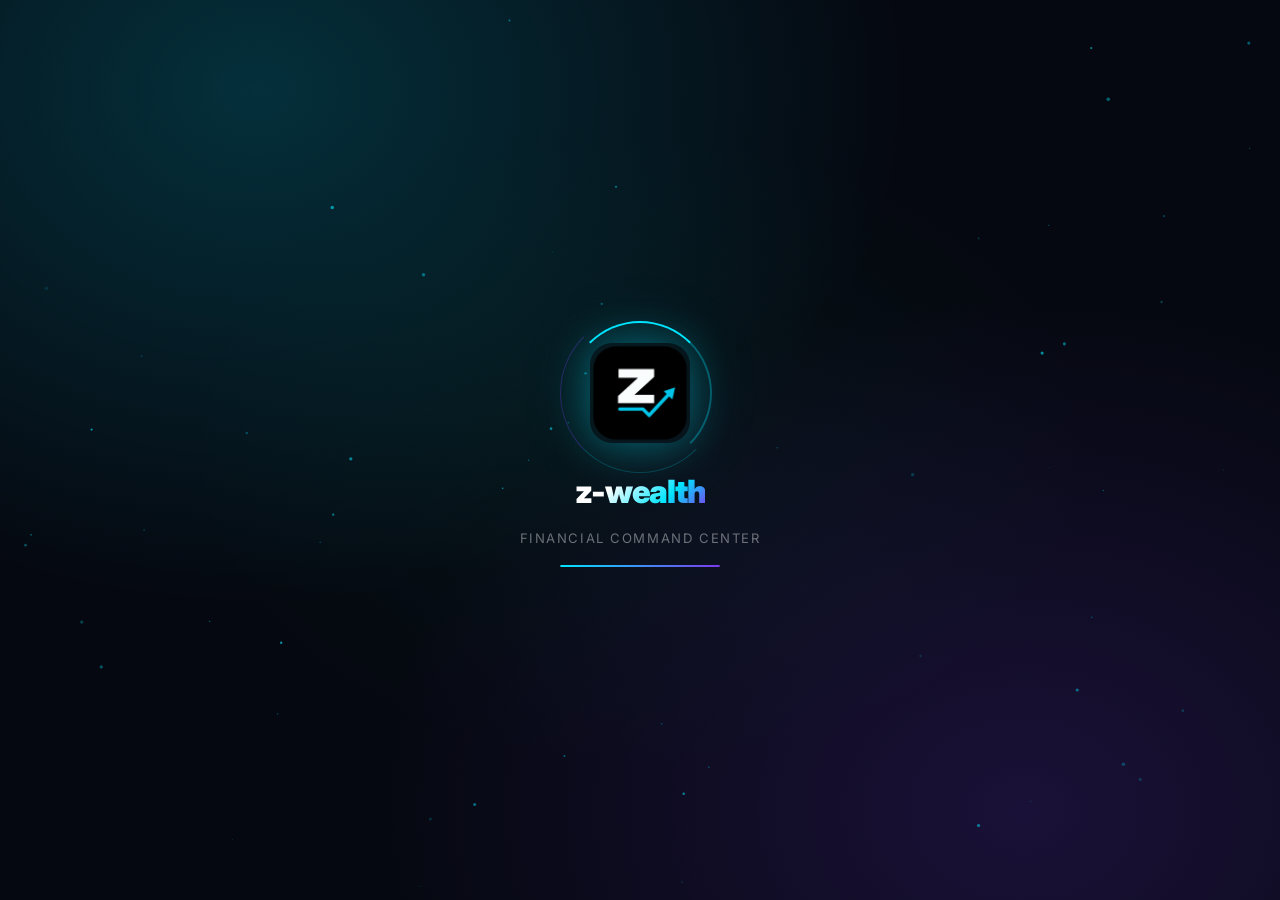
==== index.html @ 862581da "Add files via upload" ====
<!DOCTYPE html>
<html lang="id">
<head>
<meta charset="UTF-8">
  <!-- v1772377485 -->
<meta name="viewport" content="width=device-width, initial-scale=1.0, viewport-fit=cover">
<title>z-wealth · Bitcoin DCA Tracker</title>

<!-- PWA Meta Tags -->
<meta name="theme-color" content="#00e5ff">
<meta name="mobile-web-app-capable" content="yes">
<meta name="apple-mobile-web-app-capable" content="yes">
<meta name="apple-mobile-web-app-status-bar-style" content="black-translucent">
<meta name="apple-mobile-web-app-title" content="z-wealth">
<meta name="application-name" content="z-wealth">
<meta name="msapplication-TileColor" content="#050810">
<meta name="msapplication-tap-highlight" content="no">

<!-- SEO & Open Graph -->
<meta name="description" content="Catat dan pantau investasi Bitcoin DCA kamu secara real-time">
<meta property="og:title" content="z-wealth · Bitcoin DCA Tracker">
<meta property="og:description" content="Catat dan pantau investasi Bitcoin DCA kamu secara real-time">
<meta property="og:type" content="website">

<!-- PWA Manifest -->
<link rel="manifest" href="manifest.json">

<!-- Firebase: lazy-loaded in app.js after login -->

<!-- Icons -->
<link rel="icon" type="image/png" sizes="192x192" href="icon-192.png">
<link rel="icon" type="image/png" sizes="512x512" href="icon-512.png">
<link rel="apple-touch-icon" href="icon-192.png">
<link rel="apple-touch-icon" sizes="192x192" href="icon-192.png">
<link rel="apple-touch-icon" sizes="512x512" href="icon-512.png">
<link href="https://fonts.googleapis.com/css2?family=Space+Mono:wght@400;700&family=Inter:wght@400;500;600;700;800;900&display=swap" rel="stylesheet">
<script src="https://cdn.jsdelivr.net/npm/@supabase/supabase-js@2/dist/umd/supabase.min.js"></script>
<!-- LiveKit WebRTC SDK -->
<script src="https://cdn.jsdelivr.net/npm/livekit-client/dist/livekit-client.umd.min.js"></script>

<!-- ══════════ VISUAL ENHANCEMENT LAYER ══════════ -->


<!-- Preconnect for faster font loading -->
<link rel="preconnect" href="https://fonts.googleapis.com">
<link rel="preconnect" href="https://fonts.gstatic.com" crossorigin>
<link rel="preconnect" href="https://www.gstatic.com" crossorigin>

<!-- Main stylesheet -->
<link rel="stylesheet" href="style.css">

<!-- Low-end device detection (run ASAP) -->
<script>
(function(){
  var isLowEnd = (navigator.hardwareConcurrency||4) <= 4 || (navigator.deviceMemory||4) <= 2;
  if(isLowEnd) document.documentElement.classList.add('low-end');
  // Low-end: disable heavy animations via CSS class
})();
</script>
</head>
<body>

<div class="grid-bg"></div>

<!-- ══════════ ONBOARDING SCREEN ══════════ -->
<div id="ob-screen">
  <canvas id="ob-canvas"></canvas>

  <!-- ══ STEP 0: SPLASH ══ -->
  <div id="ob-splash">
    <div class="ob-logo-wrap">
      <div class="ob-logo-ring"></div>
      <div class="ob-logo-ring2"></div>
      <img class="ob-logo-img" src="icon-512.png" alt="z-wealth" onerror="this.style.display='none'">
    </div>
    <div class="ob-splash-title">z-wealth</div>
    <div class="ob-splash-sub">Financial Command Center</div>
    <div class="ob-splash-bar"><div class="ob-splash-bar-fill"></div></div>
  </div>

  <!-- ══ STEP 1: FEATURE SLIDES ══ -->
  <div id="ob-features">
    <div class="ob-slides-wrap" id="ob-slides-wrap">
      <div class="ob-slides" id="ob-slides">

        <!-- Slide 1: DCA Tracker -->
        <div class="ob-slide">
          <div class="ob-illus" id="ob-illus-0">
            <div class="ob-bar-line"></div>
            <div class="ob-chart-avg"></div>
            <div class="ob-chart-bars" id="ob-bars">
              <div class="ob-bar" style="height:45%;background:linear-gradient(180deg,#00e5ff,rgba(0,229,255,.2))"></div>
              <div class="ob-bar" style="height:60%;background:linear-gradient(180deg,#00e5ff,rgba(0,229,255,.2))"></div>
              <div class="ob-bar" style="height:38%;background:linear-gradient(180deg,#00e5ff,rgba(0,229,255,.2))"></div>
              <div class="ob-bar" style="height:75%;background:linear-gradient(180deg,#10b981,rgba(16,185,129,.2))"></div>
              <div class="ob-bar" style="height:55%;background:linear-gradient(180deg,#10b981,rgba(16,185,129,.2))"></div>
              <div class="ob-bar" style="height:90%;background:linear-gradient(180deg,#10b981,rgba(16,185,129,.2))"></div>
              <div class="ob-bar" style="height:82%;background:linear-gradient(180deg,#f59e0b,rgba(245,158,11,.2))"></div>
            </div>
            <!-- BTC price label -->
            <div style="position:absolute;top:8px;right:0;font-family:'Space Mono',monospace;font-size:.62rem;color:#f59e0b;opacity:.8">BTC $97,842</div>
            <div style="position:absolute;top:8px;left:0;font-size:.55rem;color:rgba(255,255,255,.3);text-transform:uppercase;letter-spacing:.08em">DCA Tracker</div>
          </div>
          <div class="ob-slide-label">Fitur Utama</div>
          <div class="ob-slide-title">DCA Bitcoin<br><span>Otomatis Tercatat</span></div>
          <div class="ob-slide-desc">Catat setiap pembelian BTC-mu, pantau rata-rata beli, unrealized profit/loss, dan performa DCA secara real-time.</div>
        </div>

        <!-- Slide 2: Portfolio -->
        <div class="ob-slide">
          <div class="ob-illus" id="ob-illus-1">
            <div class="ob-donut-wrap">
              <svg class="ob-donut-svg" viewBox="0 0 140 140" id="ob-donut-svg">
                <circle cx="70" cy="70" r="52" fill="none" stroke="#0a0e18" stroke-width="22"/>
                <circle cx="70" cy="70" r="52" fill="none" stroke="#f59e0b" stroke-width="22"
                  stroke-dasharray="197 329" stroke-dashoffset="0" transform="rotate(-90 70 70)"/>
                <circle cx="70" cy="70" r="52" fill="none" stroke="#00e5ff" stroke-width="22"
                  stroke-dasharray="98 329" stroke-dashoffset="-197" transform="rotate(-90 70 70)"/>
                <circle cx="70" cy="70" r="52" fill="none" stroke="#7c3aed" stroke-width="22"
                  stroke-dasharray="34 329" stroke-dashoffset="-295" transform="rotate(-90 70 70)"/>
              </svg>
              <div class="ob-donut-center">
                <div class="ob-donut-val">Rp 62.8M</div>
                <div class="ob-donut-lbl">Total</div>
              </div>
              <div class="ob-asset-pills">
                <div class="ob-pill"><div class="ob-pill-dot" style="background:#f59e0b"></div>BTC 60%</div>
                <div class="ob-pill"><div class="ob-pill-dot" style="background:#00e5ff"></div>ETH 30%</div>
                <div class="ob-pill"><div class="ob-pill-dot" style="background:#7c3aed"></div>SOL 10%</div>
              </div>
            </div>
          </div>
          <div class="ob-slide-label">Portofolio</div>
          <div class="ob-slide-title">Semua Aset<br><span>Dalam Satu Layar</span></div>
          <div class="ob-slide-desc">Bitcoin, EVM wallet, altcoin — semua terpantau. Connect wallet baca-saja, tanpa risiko, tanpa approval.</div>
        </div>

        <!-- Slide 3: Community Chat -->
        <div class="ob-slide">
          <div class="ob-illus" id="ob-illus-2">
            <div class="ob-chat-wrap" id="ob-chat-wrap">
              <div class="ob-chat-bubble left" id="obchat0">
                BTC tembus 100k gak bulan ini? <svg width="12" height="12" viewBox="0 0 24 24" fill="none" stroke="currentColor" stroke-width="2" stroke-linecap="round" style="display:inline-block;vertical-align:middle;opacity:.7"><path d="M4.5 16.5c-1.5 1.5-1.5 3.5 0 5s3.5 1.5 5 0l6-6-5-5-6 6z"/><path d="M12 15 9 9M15 12l-6-3"/></svg>
                <div class="ob-chat-meta">anon-k2x · 09.18</div>
              </div>
              <div class="ob-chat-bubble right" id="obchat1">
                Dominasi masih 58%, bullish!
                <div class="ob-chat-meta">kamu · 09.20</div>
              </div>
              <div class="ob-chat-bubble left" id="obchat2">
                Selamat berbuka puasa ges <svg width="12" height="12" viewBox="0 0 24 24" fill="none" stroke="currentColor" stroke-width="2" stroke-linecap="round" style="display:inline-block;vertical-align:middle;opacity:.7"><path d="M21 12.79A9 9 0 1 1 11.21 3 7 7 0 0 0 21 12.79z"/></svg>
                <div class="ob-chat-meta">anon-b5h · 18.20</div>
              </div>
            </div>
          </div>
          <div class="ob-slide-label">Komunitas</div>
          <div class="ob-slide-title">Chat Anonym<br><span>Aman & Privat</span></div>
          <div class="ob-slide-desc">Diskusi crypto, DM sesama investor, buat grup privat — identitasmu terlindungi dengan kode anonym unik.</div>
        </div>

        <!-- Slide 4: AI Assistant -->
        <div class="ob-slide">
          <div class="ob-illus" id="ob-illus-3">
            <div class="ob-ai-wrap">
              <div class="ob-ai-prompt" id="ob-ai-prompt"><svg width="13" height="13" viewBox="0 0 24 24" fill="none" stroke="#8b5cf6" stroke-width="2" stroke-linecap="round" style="display:inline-block;vertical-align:middle;margin-right:5px"><path d="M21 15a2 2 0 0 1-2 2H7l-4 4V5a2 2 0 0 1 2-2h14a2 2 0 0 1 2 2z"/></svg>"Analisa portofolio BTC-ku dan sarankan strategi DCA terbaik"</div>
              <div class="ob-ai-response" id="ob-ai-response">
                <span id="ob-ai-text">Berdasarkan data DCA kamu, rata-rata beli di $71,400. Dengan harga sekarang $97,842 kamu sudah...</span>
                <span id="ob-ai-typing" style="display:none"><div class="ob-typing-dots"><div class="ob-typing-dot"></div><div class="ob-typing-dot"></div><div class="ob-typing-dot"></div></div></span>
              </div>
            </div>
          </div>
          <div class="ob-slide-label">z-AI Assistant</div>
          <div class="ob-slide-title">AI yang Tahu<br><span>Data Kamu</span></div>
          <div class="ob-slide-desc">Tanya apapun soal portofolio, DCA, simulasi, atau kondisi pasar. AI kami memahami konteks keuanganmu.</div>
        </div>

        <!-- Slide 5: Security / Multi-device -->
        <div class="ob-slide">
          <div class="ob-illus" id="ob-illus-4">
            <div class="ob-security-wrap">
              <div class="ob-lock-icon">
                <svg width="32" height="32" viewBox="0 0 24 24" fill="none" stroke="#00e5ff" stroke-width="2" stroke-linecap="round" stroke-linejoin="round"><rect x="3" y="11" width="18" height="11" rx="2"/><path d="M7 11V7a5 5 0 0 1 10 0v4"/></svg>
              </div>
              <div class="ob-word-pills" id="ob-word-pills">
                <div class="ob-word-pill" style="animation-delay:.1s">kata #1</div>
                <div class="ob-word-pill" style="animation-delay:.3s">kata #2</div>
                <div class="ob-word-pill" style="animation-delay:.5s">kata #3</div>
              </div>
              <div class="ob-device-row">
                <div class="ob-device"><div class="ob-device-bar"></div></div>
                <div class="ob-sync-arrow">⇆</div>
                <div class="ob-device" style="width:52px;height:38px;border-radius:5px">
                  <div class="ob-device-bar"></div>
                </div>
              </div>
            </div>
          </div>
          <div class="ob-slide-label">Keamanan & Privasi</div>
          <div class="ob-slide-title">3 Kata = Akses<br><span>Di Mana Saja</span></div>
          <div class="ob-slide-desc">Seed phrase 3 kata adalah kuncimu. Login dari HP, tablet, atau laptop manapun. Tanpa email, tanpa password.</div>
        </div>

      </div><!-- /ob-slides -->
    </div><!-- /ob-slides-wrap -->

    <div class="ob-dots" id="ob-dots">
      <div class="ob-dot active" onclick="obGoToSlide(0)"></div>
      <div class="ob-dot" onclick="obGoToSlide(1)"></div>
      <div class="ob-dot" onclick="obGoToSlide(2)"></div>
      <div class="ob-dot" onclick="obGoToSlide(3)"></div>
      <div class="ob-dot" onclick="obGoToSlide(4)"></div>
    </div>
    <div class="ob-nav">
      <button class="ob-btn-skip" onclick="obSkipToSeed()">Lewati</button>
      <button class="ob-btn-next" id="ob-btn-next" onclick="obNextSlide()">
        Selanjutnya
        <svg width="16" height="16" viewBox="0 0 24 24" fill="none" stroke="currentColor" stroke-width="2.5" stroke-linecap="round"><polyline points="9 18 15 12 9 6"/></svg>
      </button>
    </div>
    <div class="ob-swipe-hint">⟵ geser untuk navigasi ⟶</div>
  </div><!-- /ob-features -->

  <!-- ══ STEP 2: GENERATE SEED ══ -->
  <div id="ob-seed-step">
    <div style="margin-top:auto"></div>
    <div class="ob-step-badge">
      <svg width="12" height="12" viewBox="0 0 24 24" fill="none" stroke="currentColor" stroke-width="2.5" stroke-linecap="round"><path d="M12 22V12"/><path d="M5 3a7 7 0 0 0 7 7 7 7 0 0 0 7-7"/></svg>
      Buat Akun Baru
    </div>
    <div class="ob-step-title">Seed Phrase<br>Unik Kamu</div>
    <div class="ob-step-desc">3 kata ini adalah kunci akunmu. Catat sekarang — tidak bisa dipulihkan jika hilang.</div>

    <div class="ob-seed-cards" id="ob-seed-cards">
      <div class="ob-seed-card" id="ob-sc0">
        <div class="ob-seed-num">KATA 1</div>
        <div class="ob-seed-word" id="ob-sw0">···</div>
      </div>
      <div class="ob-seed-card" id="ob-sc1">
        <div class="ob-seed-num">KATA 2</div>
        <div class="ob-seed-word" id="ob-sw1">···</div>
      </div>
      <div class="ob-seed-card" id="ob-sc2">
        <div class="ob-seed-num">KATA 3</div>
        <div class="ob-seed-word" id="ob-sw2">···</div>
      </div>
    </div>

    <button class="ob-regen-btn" onclick="obRegenSeed()">
      <svg width="13" height="13" viewBox="0 0 24 24" fill="none" stroke="currentColor" stroke-width="2.2" stroke-linecap="round"><polyline points="23 4 23 10 17 10"/><path d="M20.49 15a9 9 0 1 1-2.12-9.36L23 10"/></svg>
      Generate ulang
    </button>

    <div class="ob-warn-box">
      <svg width="15" height="15" viewBox="0 0 24 24" fill="none" stroke="#f59e0b" stroke-width="2" stroke-linecap="round"><path d="M10.29 3.86L1.82 18a2 2 0 0 0 1.71 3h16.94a2 2 0 0 0 1.71-3L13.71 3.86a2 2 0 0 0-3.42 0z"/><line x1="12" y1="9" x2="12" y2="13"/><line x1="12" y1="17" x2="12.01" y2="17"/></svg>
      <span><strong>Screenshot atau catat ketiga kata ini!</strong> Aplikasi tidak menyimpan seed-mu. Hilang = tidak bisa masuk lagi.</span>
    </div>

    <button class="ob-proceed-btn" id="ob-proceed-btn" onclick="obGoToVerify()">
      Sudah saya catat →
    </button>

    <div style="margin-bottom:1rem">
      <span style="font-size:.72rem;color:rgba(255,255,255,.25)">Sudah punya seed?</span>
      <span style="font-size:.72rem;color:#00e5ff;cursor:pointer;margin-left:.3rem" onclick="obSkipToLogin()">Login di sini</span>
    </div>
  </div><!-- /ob-seed-step -->

  <!-- ══ STEP 3: VERIFY ══ -->
  <div id="ob-verify-step">
    <div style="flex:1;display:flex;flex-direction:column;align-items:center;justify-content:center;padding:2rem 1.5rem;width:100%;gap:1rem">

      <!-- before verify -->
      <div id="ob-verify-q" style="display:flex;flex-direction:column;align-items:center;width:100%;gap:.8rem">
        <div class="ob-step-badge" style="background:rgba(124,58,237,.1);border-color:rgba(124,58,237,.3);color:#a78bfa">
          <svg width="12" height="12" viewBox="0 0 24 24" fill="none" stroke="currentColor" stroke-width="2.5" stroke-linecap="round"><path d="M12 22s8-4 8-10V5l-8-3-8 3v7c0 6 8 10 8 10z"/></svg>
          Verifikasi Seed
        </div>
        <div class="ob-verify-question" id="ob-q-text">Pilih kata ke-? dari seed phrase kamu</div>
        <div class="ob-verify-hint">Pastikan kamu benar-benar sudah mencatatnya</div>
        <div class="ob-choices" id="ob-choices"></div>
        <div style="font-size:.68rem;color:rgba(255,255,255,.2)">Pilih jawaban yang benar untuk melanjutkan</div>
      </div>

      <!-- after success -->
      <div id="ob-verify-ok" style="display:none">
        <div class="ob-success-wrap">
          <div class="ob-check-circle">
            <svg width="34" height="34" viewBox="0 0 24 24" fill="none" stroke="#10b981" stroke-width="2.5" stroke-linecap="round"><polyline points="20 6 9 17 4 12"/></svg>
          </div>
          <div class="ob-success-title">Seed Terverifikasi! <svg width="20" height="20" viewBox="0 0 24 24" fill="none" stroke="#10b981" stroke-width="2.5" stroke-linecap="round" style="display:inline-block;vertical-align:middle"><polyline points="20 6 9 17 4 12"/></svg></div>
          <div class="ob-success-sub">Akun kamu sudah siap.<br>Selamat datang di z-wealth!</div>
          <button class="ob-enter-btn" id="ob-enter-btn" onclick="obEnterApp()">
            <svg width="16" height="16" viewBox="0 0 24 24" fill="none" stroke="currentColor" stroke-width="2.5" stroke-linecap="round"><polyline points="5 12 19 12"/><polyline points="13 6 19 12 13 18"/></svg>
            Masuk ke App
          </button>
        </div>
      </div>

    </div>
  </div><!-- /ob-verify-step -->

</div><!-- /ob-screen -->

<!-- ══════════ SETUP SCREEN (isi API Key JSONBin) ══════════ -->
<!-- API key built-in — no setup needed -->
<!-- ══════════ LOGIN SCREEN ══════════ -->
<div id="login-screen">
  <div class="login-box">
    <div class="login-logo"><img src="icon-512.png" alt="z-wealth" style="width:90px;height:90px;border-radius:20px;display:block;margin:0 auto"></div>
    <div class="login-tagline">Financial Command Center · Login dengan 3 kata seed phrase</div>

    <div class="ltabs">
      <div class="ltab active" id="ltab-new" onclick="switchTab('new')"><svg width="15" height="15" viewBox="0 0 24 24" fill="none" stroke="currentColor" stroke-width="2" stroke-linecap="round" stroke-linejoin="round"><path d="M12 22V12"/><path d="M5 3a7 7 0 0 0 7 7 7 7 0 0 0 7-7"/></svg> Akun Baru</div>
      <div class="ltab" id="ltab-existing" onclick="switchTab('existing')"><svg width="15" height="15" viewBox="0 0 24 24" fill="none" stroke="currentColor" stroke-width="2" stroke-linecap="round" stroke-linejoin="round"><path d="M21 2l-2 2m-7.61 7.61a5.5 5.5 0 1 1-7.778 7.778 5.5 5.5 0 0 1 7.777-7.777zm0 0L15.5 7.5m0 0l3 3L22 7l-3-3m-3.5 3.5L19 4"/></svg> Sudah Punya Seed</div>
    </div>

    <!-- TAB NEW -->
    <div id="tab-new">
      <p style="font-size:.82rem;color:var(--muted);margin-bottom:1rem;line-height:1.6">Seed phrase <strong style="color:var(--text)">3 kata</strong> ini adalah kunci akun kamu. Data tersimpan di cloud, bisa diakses dari device manapun.</p>

      <div style="font-size:.7rem;color:var(--muted);text-transform:uppercase;letter-spacing:.1em;margin-bottom:.4rem">Seed phrase kamu:</div>
      <div class="seed-row">
        <div class="sw"><div class="sw-num">1</div><span id="sw1">···</span></div>
        <div class="sw"><div class="sw-num">2</div><span id="sw2">···</span></div>
        <div class="sw"><div class="sw-num">3</div><span id="sw3">···</span></div>
      </div>

      <button type="button" class="lbtn-ghost" onclick="doGenerate()" style="display:inline-flex;align-items:center;gap:.4rem"><svg width="14" height="14" viewBox="0 0 24 24" fill="none" stroke="currentColor" stroke-width="2.2" stroke-linecap="round" stroke-linejoin="round"><polyline points="23 4 23 10 17 10"/><path d="M20.49 15a9 9 0 1 1-2.12-9.36L23 10"/></svg> Generate Ulang</button>

      <div class="seed-warn"><svg style="display:inline-block;vertical-align:middle;margin-right:.35rem;flex-shrink:0" width="15" height="15" viewBox="0 0 24 24" fill="none" stroke="#f59e0b" stroke-width="2" stroke-linecap="round" stroke-linejoin="round"><path d="M10.29 3.86L1.82 18a2 2 0 0 0 1.71 3h16.94a2 2 0 0 0 1.71-3L13.71 3.86a2 2 0 0 0-3.42 0z"/><line x1="12" y1="9" x2="12" y2="13"/><line x1="12" y1="17" x2="12.01" y2="17"/></svg> <strong>SIMPAN SEED PHRASE INI!</strong> Screenshot atau catat ketiga kata ini. Tidak bisa dipulihkan jika hilang.</div>

      <div class="check-row" onclick="doToggleConfirm()">
        <div class="check-box" id="chk">✓</div>
        <span class="check-label">Saya sudah mencatat dan mengerti tidak bisa dipulihkan</span>
      </div>

      <button type="button" class="lbtn" id="btn-create" onclick="doCreate()">Buat Akun &amp; Masuk →</button>
    </div>

    <!-- TAB EXISTING -->
    <div id="tab-existing" style="display:none">
      <p style="font-size:.82rem;color:var(--muted);margin-bottom:1rem;line-height:1.6">Masukkan <strong style="color:var(--text)">3 kata seed phrase</strong> kamu.</p>
      <div style="font-size:.7rem;color:var(--muted);text-transform:uppercase;letter-spacing:.1em;margin-bottom:.4rem">Seed phrase:</div>
      <div class="seed-row">
        <input class="sinput" id="iw1" placeholder="kata 1" autocomplete="off" spellcheck="false">
        <input class="sinput" id="iw2" placeholder="kata 2" autocomplete="off" spellcheck="false">
        <input class="sinput" id="iw3" placeholder="kata 3" autocomplete="off" spellcheck="false">
      </div>
      <div class="lerr" id="lerr">Akun tidak ditemukan</div>

      <button type="button" class="lbtn" onclick="doLogin()">Masuk →</button>
      <div style="text-align:center;margin-top:1rem;font-size:.76rem;color:var(--muted)">
        Belum punya? <span style="color:var(--accent);cursor:pointer" onclick="switchTab('new')">Buat akun baru</span>
      </div>
    </div>

    <!-- LOADING STATE -->
    <div class="lloading" id="lloading">
      <div style="width:16px;height:16px;border:2px solid var(--border);border-top-color:var(--accent);border-radius:50%;animation:spin .8s linear infinite"></div>
      <span id="lmsg">Memuat...</span>
    </div>
  </div>
</div>

<!-- ══════════ MAIN APP ══════════ -->
<div id="app" style="display:none">

<!-- TOP STRIP (mobile: account + btc + logout) -->
<div class="nav-topstrip" id="nav-topstrip">
  <div class="nav-topstrip-left">
    <div class="live-dot" style="width:6px;height:6px;background:var(--accent3);border-radius:50%;animation:pulse 2s infinite;flex-shrink:0"></div>
    <span id="nav-btc-mob" style="font-family:'Space Mono',monospace;font-size:.68rem;color:var(--accent4)">—</span>
    <span id="nav-chg-mob" style="font-size:.62rem;color:var(--muted)"></span>
  </div>
  <button id="lang-toggle-btn" onclick="toggleLang()" title="Switch Language" style="
  background:rgba(255,255,255,.06);
  border:1px solid rgba(255,255,255,.12);
  border-radius:7px;
  padding:.28rem .55rem;
  cursor:pointer;
  display:flex;align-items:center;gap:.32rem;
  font-size:.65rem;font-family:'Inter',sans-serif;font-weight:800;
  color:var(--text);
  flex-shrink:0;
  transition:background .2s,border-color .2s,transform .15s;
  letter-spacing:.03em;
  user-select:none;
">
  <span id="lang-flag" style="font-size:.85rem;line-height:1">🇮🇩</span>
  <span id="lang-label" style="font-size:.62rem;opacity:.8">ID</span>
</button>
  <button class="theme-toggle" onclick="toggleTheme(this)" title="Toggle theme" style="flex-shrink:0">
    <div class="theme-toggle-icons">
      <svg class="icon-sun" width="11" height="11" viewBox="0 0 24 24" fill="none" stroke="currentColor" stroke-width="2.5" stroke-linecap="round"><circle cx="12" cy="12" r="4"/><path d="M12 2v2M12 20v2M4.93 4.93l1.41 1.41M17.66 17.66l1.41 1.41M2 12h2M20 12h2M4.93 19.07l1.41-1.41M17.66 6.34l1.41-1.41"/></svg>
      <svg class="icon-moon" width="10" height="10" viewBox="0 0 24 24" fill="none" stroke="#ffffff" stroke-width="2.5" stroke-linecap="round"><path d="M21 12.79A9 9 0 1 1 11.21 3 7 7 0 0 0 21 12.79z"/></svg>
    </div>
    <div class="theme-toggle-thumb"></div>
  </button>
  <button onclick="exportPDF()" style="background:rgba(0,229,255,.1);border:1px solid rgba(0,229,255,.35);border-radius:6px;padding:.3rem .5rem;cursor:pointer;color:var(--accent);display:flex;align-items:center;gap:.3rem;font-size:.65rem;font-family:'Inter',sans-serif;font-weight:800;flex-shrink:0"><svg width="12" height="12" viewBox="0 0 24 24" fill="none" stroke="currentColor" stroke-width="2.5" stroke-linecap="round" stroke-linejoin="round"><path d="M14 2H6a2 2 0 0 0-2 2v16a2 2 0 0 0 2 2h12a2 2 0 0 0 2-2V8z"/><polyline points="14 2 14 8 20 8"/><line x1="12" y1="18" x2="12" y2="12"/><line x1="9" y1="15" x2="15" y2="15"/></svg>PDF</button>
  <button onclick="showAcct()" style="background:transparent;border:1px solid var(--border);border-radius:6px;padding:.3rem .5rem;cursor:pointer;color:var(--muted);display:flex;align-items:center;gap:.35rem;font-size:.65rem;font-family:'Inter',sans-serif;font-weight:700"><svg width="13" height="13" viewBox="0 0 24 24" fill="none" stroke="currentColor" stroke-width="2" stroke-linecap="round" stroke-linejoin="round"><circle cx="12" cy="8" r="4"/><path d="M4 20c0-4 3.6-7 8-7s8 3 8 7"/></svg data-i18n="btn.account">Akun</button>
</div>

<nav>
  <div class="nav-logo"><span class="zw-z">z</span><span class="zw-hyphen">-</span><span class="zw-wealth">wealth</span></div>
  <div class="nav-tabs">
    <div class="nav-tab active" onclick="showPage('dashboard')" data-i18n="nav.dashboard">Dashboard</div>
    <div class="nav-tab" onclick="showPage('dca')" data-i18n="nav.dca">DCA Tracker</div>
    <div class="nav-tab" onclick="showPage('portfolio')" data-i18n="nav.portfolio">Portofolio</div>
    <div class="nav-tab" onclick="showPage('simulation')" data-i18n="nav.simulation">Simulasi</div>
    <div class="nav-tab" onclick="showPage('cashflow')" data-i18n="nav.cashflow">Arus Kas</div>
    <div class="nav-tab" onclick="showPage('ai-chat');initAIChat()" data-i18n="nav.ai">z-AI Chat</div>
  </div>
  <div class="nav-right-desktop" style="display:flex;align-items:center;gap:.6rem;margin-left:auto">
    <!-- PWA Install Button -->
    <button id="pwa-install-btn" onclick="triggerPWAInstall()" title="Install sebagai App" style="display:none;align-items:center;gap:.35rem;background:linear-gradient(135deg,rgba(0,229,255,.15),rgba(124,58,237,.15));border:1px solid rgba(0,229,255,.35);border-radius:8px;padding:.4rem .7rem;font-size:.7rem;font-family:'Inter',sans-serif;font-weight:700;color:var(--accent);cursor:pointer;white-space:nowrap;transition:background .2s,border-color .2s">
      <svg width="12" height="12" viewBox="0 0 24 24" fill="none" stroke="currentColor" stroke-width="2.2" stroke-linecap="round" stroke-linejoin="round"><path d="M21 15v4a2 2 0 0 1-2 2H5a2 2 0 0 1-2-2v-4"/><polyline points="7 10 12 15 17 10"/><line x1="12" y1="15" x2="12" y2="3"/></svg>
      Install App
    </button>
    <div class="acct-badge" onclick="showAcct()" title="Info Akun">
      <svg width="13" height="13" viewBox="0 0 24 24" fill="none" stroke="currentColor" stroke-width="2" stroke-linecap="round" stroke-linejoin="round"><circle cx="12" cy="8" r="4"/><path d="M4 20c0-4 3.6-7 8-7s8 3 8 7"/></svg>
      <span id="nav-acct" style="font-size:.72rem;overflow:hidden;text-overflow:ellipsis">Akun</span>
    </div>
    <div class="btc-badge">
      <div class="live-dot"></div>
      <span>BTC</span>
      <span id="nav-btc">—</span>
      <span id="nav-chg" style="font-size:.68rem;color:var(--muted)"></span>
    </div>
    <button id="lang-toggle-btn-d" onclick="toggleLang()" title="Switch Language" style="
  background:rgba(255,255,255,.06);
  border:1px solid rgba(255,255,255,.12);
  border-radius:7px;
  padding:.3rem .6rem;
  cursor:pointer;
  display:flex;align-items:center;gap:.35rem;
  font-size:.68rem;font-family:'Inter',sans-serif;font-weight:800;
  color:var(--text);
  flex-shrink:0;
  transition:background .2s,border-color .2s;
  letter-spacing:.03em;
  user-select:none;
">
  <span id="lang-flag-d" style="font-size:.88rem;line-height:1">🇮🇩</span>
  <span id="lang-label-d" style="font-size:.65rem;opacity:.8">ID</span>
</button>
    <button class="theme-toggle" onclick="toggleTheme(this)" title="Toggle dark/light mode" aria-label="Toggle theme">
      <div class="theme-toggle-icons">
        <svg class="icon-sun" width="11" height="11" viewBox="0 0 24 24" fill="none" stroke="currentColor" stroke-width="2.5" stroke-linecap="round"><circle cx="12" cy="12" r="4"/><path d="M12 2v2M12 20v2M4.93 4.93l1.41 1.41M17.66 17.66l1.41 1.41M2 12h2M20 12h2M4.93 19.07l1.41-1.41M17.66 6.34l1.41-1.41"/></svg>
        <svg class="icon-moon" width="10" height="10" viewBox="0 0 24 24" fill="none" stroke="#ffffff" stroke-width="2.5" stroke-linecap="round"><path d="M21 12.79A9 9 0 1 1 11.21 3 7 7 0 0 0 21 12.79z"/></svg>
      </div>
      <div class="theme-toggle-thumb"></div>
    </button>
    <button onclick="exportPDF()" class="export-pdf-btn" title="Export Laporan PDF" style="display:flex;align-items:center;gap:.35rem">
      <svg width="13" height="13" viewBox="0 0 24 24" fill="none" stroke="currentColor" stroke-width="2.2" stroke-linecap="round" stroke-linejoin="round"><path d="M14 2H6a2 2 0 0 0-2 2v16a2 2 0 0 0 2 2h12a2 2 0 0 0 2-2V8z"/><polyline points="14 2 14 8 20 8"/><line x1="12" y1="18" x2="12" y2="12"/><line x1="9" y1="15" x2="15" y2="15"/></svg>
      <span class="export-txt">PDF</span>
    </button>
    <button onclick="doLogout()" class="logout-btn" title="Logout" style="display:flex;align-items:center;gap:.35rem"><svg width="14" height="14" viewBox="0 0 24 24" fill="none" stroke="currentColor" stroke-width="2" stroke-linecap="round" stroke-linejoin="round"><path d="M9 21H5a2 2 0 0 1-2-2V5a2 2 0 0 1 2-2h4"/><polyline points="16 17 21 12 16 7"/><line x1="21" y1="12" x2="9" y2="12"/></svg><span class="logout-txt" data-i18n="btn.logout">Logout</span></button>
  </div>
</nav>

<!-- BOTTOM NAV (mobile only) -->
<div class="bottom-nav" id="bottom-nav">
  <div class="bnav-items" style="position:relative"><div id="bnav-indicator"></div>

    <!-- HOME: phantom keluar dissolve+rotate pelan, real masuk draw+scale -->
    <button class="bnav-item active" data-page="dashboard" onclick="showPage('dashboard')">
      <span class="bnav-icon">
        <svg width="22" height="22" viewBox="0 0 24 24" fill="none" stroke="currentColor" stroke-width="1.8" stroke-linecap="round" stroke-linejoin="round" style="overflow:visible">
          <g class="hp-a" style="transform-origin:12px 12px; opacity:1">
            <rect x="3"  y="3"  width="7" height="7" rx="1.5"/>
            <rect x="14" y="3"  width="7" height="7" rx="1.5"/>
            <rect x="14" y="13" width="7" height="7" rx="1.5"/>
            <rect x="3"  y="13" width="7" height="7" rx="1.5"/>
          </g>
          <g class="hp-b" style="transform-origin:12px 12px; opacity:0">
            <rect class="draw-me" x="3"  y="3"  width="7" height="8" rx="1.5" style="stroke-dasharray:30;stroke-dashoffset:30"/>
            <rect class="draw-me" x="14" y="3"  width="7" height="5" rx="1.5" style="stroke-dasharray:24;stroke-dashoffset:24"/>
            <rect class="draw-me" x="14" y="12" width="7" height="9" rx="1.5" style="stroke-dasharray:32;stroke-dashoffset:32"/>
            <rect class="draw-me" x="3"  y="15" width="7" height="6" rx="1.5" style="stroke-dasharray:26;stroke-dashoffset:26"/>
          </g>
        </svg>
      </span>
      <span class="bnav-label" data-i18n="bnav.home">Home</span>
    </button>

    <!-- DCA: phantom coin flip rotateY keluar, real coin di-draw dari outline -->
    <button class="bnav-item" data-page="dca" onclick="showPage('dca')">
      <span class="bnav-icon">
        <svg width="22" height="22" viewBox="0 0 24 24" fill="none" stroke="currentColor" stroke-width="1.8" stroke-linecap="round" stroke-linejoin="round" style="overflow:visible">
          <g class="dp-a" style="transform-origin:12px 12px; opacity:1">
            <circle cx="12" cy="12" r="10"/>
          </g>
          <g class="dp-b" style="transform-origin:12px 12px; opacity:0">
            <path class="draw-me" d="M12 2C6.48 2 2 6.48 2 12s4.48 10 10 10 10-4.48 10-10S17.52 2 12 2z" style="stroke-dasharray:63;stroke-dashoffset:63"/>
            <path class="draw-me" d="M15 8.5c-.83-1-2-1.5-3-1.5-2.21 0-4 1.79-4 4s1.79 4 4 4c1 0 2.17-.5 3-1.5" style="stroke-dasharray:28;stroke-dashoffset:28"/>
            <path class="draw-me" d="M9 12h7" style="stroke-dasharray:7;stroke-dashoffset:7"/>
          </g>
        </svg>
      </span>
      <span class="bnav-label" data-i18n="bnav.dca">DCA</span>
    </button>

    <!-- PORTO: hexagon spin+dissolve keluar, kubus masuk draw garis per garis -->
    <button class="bnav-item" data-page="portfolio" onclick="showPage('portfolio')">
      <span class="bnav-icon">
        <svg width="22" height="22" viewBox="0 0 24 24" fill="none" stroke="currentColor" stroke-width="1.8" stroke-linecap="round" stroke-linejoin="round" style="overflow:visible">
          <g class="pp-a" style="transform-origin:12px 12px; opacity:1">
            <polygon points="12,2 21,7 21,17 12,22 3,17 3,7"/>
          </g>
          <g class="pp-b" style="transform-origin:12px 12px; opacity:0">
            <path class="draw-me" d="M21 16V8a2 2 0 0 0-1-1.73l-7-4a2 2 0 0 0-2 0l-7 4A2 2 0 0 0 3 8v8a2 2 0 0 0 1 1.73l7 4a2 2 0 0 0 2 0l7-4A2 2 0 0 0 21 16z" style="stroke-dasharray:60;stroke-dashoffset:60"/>
            <polyline class="draw-me" points="3.27 6.96 12 12.01 20.73 6.96" style="stroke-dasharray:20;stroke-dashoffset:20"/>
            <line class="draw-me" x1="12" y1="22.08" x2="12" y2="12" style="stroke-dasharray:11;stroke-dashoffset:11"/>
          </g>
        </svg>
      </span>
      <span class="bnav-label" data-i18n="bnav.porto">Porto</span>
    </button>

    <!-- SIMULASI: garis datar dissolve+scale, waveform di-draw dari kiri ke kanan -->
    <button class="bnav-item" data-page="simulation" onclick="showPage('simulation')">
      <span class="bnav-icon">
        <svg width="22" height="22" viewBox="0 0 24 24" fill="none" stroke="currentColor" stroke-width="1.8" stroke-linecap="round" stroke-linejoin="round" style="overflow:visible">
          <polyline class="sim-line-a" points="2 12 22 12" style="transform-origin:12px 12px; opacity:1; stroke-dasharray:20; stroke-dashoffset:0"/>
          <polyline class="sim-line-b" points="22 12 18 12 15 21 9 3 6 12 2 12" style="transform-origin:12px 12px; opacity:0; stroke-dasharray:52; stroke-dashoffset:52"/>
        </svg>
      </span>
      <span class="bnav-label" data-i18n="bnav.sim">Simulasi</span>
    </button>

    <!-- KAS: batang vertikal spin keluar, dollar full di-draw kurva per kurva -->
    <button class="bnav-item" data-page="cashflow" onclick="showPage('cashflow')">
      <span class="bnav-icon">
        <svg width="22" height="22" viewBox="0 0 24 24" fill="none" stroke="currentColor" stroke-width="1.9" stroke-linecap="round" stroke-linejoin="round" style="overflow:visible">
          <g class="kp-a" style="transform-origin:12px 12px; opacity:1">
            <line x1="12" y1="2" x2="12" y2="22"/>
          </g>
          <g class="kp-b" style="transform-origin:12px 12px; opacity:0">
            <line class="draw-me" x1="12" y1="2" x2="12" y2="22" style="stroke-dasharray:20;stroke-dashoffset:20"/>
            <path class="draw-me" d="M16.5 6.5H9a3 3 0 0 0 0 6h6a3 3 0 0 1 0 6H7.5" style="stroke-dasharray:36;stroke-dashoffset:36"/>
          </g>
        </svg>
      </span>
      <span class="bnav-label" data-i18n="bnav.kas">Kas</span>
    </button>

    <!-- Z-AI: kotak flip rotateY keluar, bubble+dots di-draw satu per satu -->
    <button class="bnav-item" data-page="ai-chat" onclick="showPage('ai-chat');initAIChat()">
      <span class="bnav-icon">
        <svg width="22" height="22" viewBox="0 0 24 24" fill="none" stroke="currentColor" stroke-width="1.8" stroke-linecap="round" stroke-linejoin="round" style="overflow:visible">
          <g class="ap-a" style="transform-origin:12px 10px; opacity:1">
            <rect x="3" y="3" width="18" height="14" rx="2"/>
          </g>
          <g class="ap-b" style="transform-origin:12px 11px; opacity:0">
            <path class="draw-me" d="M21 15a2 2 0 0 1-2 2H7l-4 4V5a2 2 0 0 1 2-2h14a2 2 0 0 1 2 2z" style="stroke-dasharray:62;stroke-dashoffset:62"/>
            <circle class="dot-pop" cx="9"  cy="10" r="1" fill="currentColor" style="transform-origin:9px 10px; transform:scale(0); opacity:0"/>
            <circle class="dot-pop" cx="13" cy="10" r="1" fill="currentColor" style="transform-origin:13px 10px; transform:scale(0); opacity:0"/>
            <circle class="dot-pop" cx="17" cy="10" r="1" fill="currentColor" style="transform-origin:17px 10px; transform:scale(0); opacity:0"/>
          </g>
        </svg>
      </span>
      <span class="bnav-label" data-i18n="bnav.ai">z-AI</span>
    </button>

  </div>
</div>

<!-- ══════════════════════════════════════════
     CHAT IN-APP NOTIFICATION TOAST
══════════════════════════════════════════ -->
<div id="chat-notif-toast" style="
  position:fixed;
  top:1rem;
  left:1rem;
  right:1rem;
  transform:translateY(-120px);
  z-index:9990;
  max-width:400px;
  margin:0 auto;
  transition:transform .4s cubic-bezier(.34,1.3,.64,1), opacity .4s ease;
  opacity:0;
  pointer-events:none;
">
  <div style="
    background:rgba(10,16,30,0.92);
    backdrop-filter:blur(32px);-webkit-backdrop-filter:blur(32px);
    border:1px solid rgba(0,229,255,0.25);
    border-top:1.5px solid rgba(0,229,255,0.5);
    border-radius:20px;
    padding:.85rem 1.1rem;
    display:flex;align-items:center;gap:.9rem;
    box-shadow:0 12px 48px rgba(0,0,0,.5),0 0 0 1px rgba(0,229,255,.08) inset;
    cursor:pointer;
    position:relative;overflow:hidden;
  " onclick="chatNotifClick()">
    <!-- Shine -->
    <div style="position:absolute;top:0;left:0;right:0;height:40%;background:linear-gradient(180deg,rgba(255,255,255,.06),transparent);border-radius:20px 20px 0 0;pointer-events:none"></div>
    <!-- Avatar -->
    <div id="chat-notif-avatar" style="
      width:42px;height:42px;border-radius:13px;flex-shrink:0;
      display:flex;align-items:center;justify-content:center;
      font-size:1.1rem;font-weight:800;color:#fff;
      background:linear-gradient(135deg,#00b4d8,#0096c7);
      box-shadow:0 4px 16px rgba(0,180,220,.4);
      position:relative;z-index:1;
    ">#</div>
    <!-- Text -->
    <div style="flex:1;min-width:0;position:relative;z-index:1">
      <div id="chat-notif-room" style="font-size:.72rem;font-weight:700;color:var(--accent);letter-spacing:.04em;text-transform:uppercase;margin-bottom:.18rem;white-space:nowrap;overflow:hidden;text-overflow:ellipsis"></div>
      <div id="chat-notif-sender" style="font-size:.7rem;font-weight:600;color:rgba(148,163,184,.7);font-family:'Space Mono',monospace;margin-bottom:.18rem;white-space:nowrap;overflow:hidden;text-overflow:ellipsis"></div>
      <div id="chat-notif-text" style="font-size:.85rem;color:#e2e8f0;font-weight:500;white-space:nowrap;overflow:hidden;text-overflow:ellipsis"></div>
    </div>
    <!-- Icon -->
    <div style="flex-shrink:0;color:rgba(0,229,255,.5);position:relative;z-index:1">
      <svg width="16" height="16" viewBox="0 0 24 24" fill="none" stroke="currentColor" stroke-width="2" stroke-linecap="round" stroke-linejoin="round"><polyline points="9 18 15 12 9 6"/></svg>
    </div>
    <!-- Progress bar -->
    <div id="chat-notif-progress" style="position:absolute;bottom:0;left:0;height:2px;background:linear-gradient(90deg,var(--accent),rgba(0,229,255,.3));border-radius:0 0 20px 20px;width:100%;transform-origin:left;transition:transform linear;"></div>
  </div>
</div>

<!-- DASHBOARD -->
<div id="page-dashboard" class="page active">
  <div class="ph"><h1 data-i18n="page.dashboard.title">Command Center</h1><p id="dash-date"></p></div>
  <div class="stats-grid">
    <div class="stat-card"><div class="slabel" style="display:flex;align-items:center;justify-content:space-between;"><span data-i18n="stat.totalasset">Total Aset</span><button id="btn-hide-vals" onclick="toggleHideValues()" title="Sembunyikan nominal" style="background:none;border:none;cursor:pointer;padding:2px 4px;color:var(--muted);font-size:1rem;line-height:1;transition:color .2s;display:flex;align-items:center;" onmouseover="this.style.color='var(--accent)'" onmouseout="this.style.color='var(--muted)'"><svg id="eye-icon-open" xmlns="http://www.w3.org/2000/svg" width="18" height="18" viewBox="0 0 24 24" fill="none" stroke="currentColor" stroke-width="2" stroke-linecap="round" stroke-linejoin="round"><path d="M1 12s4-8 11-8 11 8 11 8-4 8-11 8-11-8-11-8z"/><circle cx="12" cy="12" r="3"/></svg><svg id="eye-icon-closed" xmlns="http://www.w3.org/2000/svg" width="18" height="18" viewBox="0 0 24 24" fill="none" stroke="currentColor" stroke-width="2" stroke-linecap="round" stroke-linejoin="round" style="display:none"><path d="M17.94 17.94A10.07 10.07 0 0 1 12 20c-7 0-11-8-11-8a18.45 18.45 0 0 1 5.06-5.94M9.9 4.24A9.12 9.12 0 0 1 12 4c7 0 11 8 11 8a18.5 18.5 0 0 1-2.16 3.19m-6.72-1.07a3 3 0 1 1-4.24-4.24"/><line x1="1" y1="1" x2="23" y2="23"/></svg></button></div><div class="sval acc sensitive-val" id="d-total">Rp 0</div><div class="ssub sensitive-val" id="d-total2">—</div></div>
    <div class="stat-card"><div class="slabel" data-i18n="stat.totalinvest">Total Investasi</div><div class="sval sensitive-val" id="d-invest">Rp 0</div><div class="ssub">Modal diinvestasikan</div></div>
    <div class="stat-card"><div class="slabel" data-i18n="stat.totalpnl">Total P&amp;L</div><div class="sval pos sensitive-val" id="d-pnl">Rp 0</div><div class="ssub pos sensitive-val" id="d-pnl-pct">+0.00%</div></div>
    <div class="stat-card"><div class="slabel">Bitcoin Price</div><div class="sval gld" id="d-btc">—</div><div class="ssub" id="d-btc-chg">—</div></div>
    <div class="stat-card"><div class="slabel" data-i18n="stat.totalbtc">Total BTC</div><div class="sval sensitive-val" id="d-btcamt">0 BTC</div><div class="ssub sensitive-val" id="d-btcidr">Rp 0</div></div>
    <div class="stat-card"><div class="slabel" data-i18n="stat.dcaentries">DCA Entries</div><div class="sval acc" id="d-entries">0</div><div class="ssub" id="d-avg">Avg: $0</div></div>
  </div>

  <!-- ── FEATURE SHORTCUT BUTTONS ── -->
  

  <div style="margin-bottom:1.5rem">
    <div style="display:flex;align-items:center;justify-content:space-between;margin-bottom:.8rem;padding-left:.1rem">
      <div style="font-size:.62rem;font-weight:700;letter-spacing:.14em;color:var(--muted);text-transform:uppercase" data-i18n="dash.fitur">Fitur</div>
      <div id="fitur-more-btn" onclick="toggleFiturMore()">
        <span class="fmb-dot"></span>
        <span data-i18n="dash.fitur_lainnya">Fitur Lainnya</span>
        <svg id="fitur-more-arrow" width="9" height="9" viewBox="0 0 24 24" fill="none" stroke="currentColor" stroke-width="2.8" stroke-linecap="round" stroke-linejoin="round" style="transition:transform .2s"><polyline points="6 9 12 15 18 9"/></svg>
      </div>
    </div>
    <!-- Panel inline fitur lainnya -->
    <div id="fitur-more-panel">
      <div style="display:flex;align-items:center;gap:.4rem;margin-bottom:.65rem">
        <div style="width:5px;height:5px;border-radius:50%;background:linear-gradient(135deg,#ef4444,#f97316)"></div>
        <div style="font-size:.58rem;font-weight:700;letter-spacing:.1em;color:rgba(249,115,22,.85);text-transform:uppercase" data-i18n="dash.fitur_tambahan">Fitur Tambahan &amp; Segera Hadir</div>
      </div>
      <div class="fitur-popup-grid">

        <!-- Liquidation Heatmap (aktif) -->
        <button class="fpp-btn" onclick="toggleFiturMore();openLiqHeatmap();" style="
          background:linear-gradient(145deg,rgba(239,68,68,.65) 0%,rgba(249,115,22,.55) 55%,rgba(251,191,36,.4) 100%);
          box-shadow:0 8px 24px rgba(239,68,68,.4),inset 0 1px 0 rgba(255,255,255,.2);
        ">
          <div class="fb-blob" style="background:#f97316"></div>
          <div class="fpp-new">NEW</div>
          <div class="fpp-icon" style="margin-top:.2rem">
            <svg viewBox="0 0 24 24"><rect x="2" y="3" width="20" height="14" rx="2"/><path d="M8 21h8M12 17v4"/><path d="M6 8h2v5H6zM11 6h2v7h-2zM16 9h2v4h-2z"/></svg>
          </div>
          <div class="fpp-label" data-i18n="feat.liq_heatmap">Liquidation<br>Heatmap BTC</div>
        </button>

        <button class="fpp-btn" onclick="toggleFiturMore();showPage('ai-signal')" style="
          background:linear-gradient(145deg,rgba(16,185,129,.6) 0%,rgba(5,150,105,.5) 50%,rgba(6,182,212,.4) 100%);
          box-shadow:0 8px 24px rgba(16,185,129,.4),inset 0 1px 0 rgba(255,255,255,.2);
        ">
          <div class="fb-blob" style="background:#10b981"></div>
          <div class="fpp-new" style="background:linear-gradient(90deg,#10b981,#06b6d4)">HOT</div>
          <div class="fpp-icon" style="margin-top:.2rem">
            <svg viewBox="0 0 24 24"><polyline points="22 7 13.5 15.5 8.5 10.5 2 17"/><polyline points="16 7 22 7 22 13"/></svg>
          </div>
          <div class="fpp-label" data-i18n="feat.signal_ai">Signal AI<br>Futures BTC</div>
        </button>

        <!-- Bitcoin Power Law -->
        <button class="fpp-btn" onclick="toggleFiturMore();showPage('btc-powerlaw')" style="
          background:linear-gradient(145deg,rgba(124,58,237,.65) 0%,rgba(79,70,229,.55) 50%,rgba(139,92,246,.45) 100%);
          box-shadow:0 8px 24px rgba(124,58,237,.4),inset 0 1px 0 rgba(255,255,255,.2);
        ">
          <div class="fb-blob" style="background:#7c3aed"></div>
          <div class="fpp-new" style="background:linear-gradient(90deg,#7c3aed,#a78bfa)">NEW</div>
          <div class="fpp-icon" style="margin-top:.2rem">
            <svg viewBox="0 0 24 24"><polyline points="2 20 6 14 10 17 14 8 18 11 22 3"/><path d="M22 3h-5M22 3v5"/></svg>
          </div>
          <div class="fpp-label">Bitcoin<br>Power Law</div>
        </button>

        <!-- Crypto Calendar -->
        <button class="fpp-btn" onclick="toggleFiturMore();showPage('crypto-calendar')" style="
          background:linear-gradient(145deg,rgba(6,182,212,.6) 0%,rgba(14,165,233,.5) 50%,rgba(59,130,246,.45) 100%);
          box-shadow:0 8px 24px rgba(6,182,212,.4),inset 0 1px 0 rgba(255,255,255,.2);
        ">
          <div class="fb-blob" style="background:#06b6d4"></div>
          <div class="fpp-new" style="background:linear-gradient(90deg,#06b6d4,#3b82f6)">NEW</div>
          <div class="fpp-icon" style="margin-top:.2rem">
            <svg viewBox="0 0 24 24"><rect x="3" y="4" width="18" height="18" rx="2"/><line x1="16" y1="2" x2="16" y2="6"/><line x1="8" y1="2" x2="8" y2="6"/><line x1="3" y1="10" x2="21" y2="10"/></svg>
          </div>
          <div class="fpp-label">Crypto<br>Calendar</div>
        </button>

        <button class="fpp-btn" onclick="showComingSoon('Fitur Baru')" style="
          background:linear-gradient(145deg,rgba(51,65,85,.7) 0%,rgba(71,85,105,.55) 100%);
          box-shadow:0 4px 16px rgba(0,0,0,.3),inset 0 1px 0 rgba(255,255,255,.07);opacity:.72;
        ">
          <div class="fb-blob" style="background:#475569"></div>
          <div class="fpp-icon"><svg viewBox="0 0 24 24"><circle cx="12" cy="12" r="10"/><line x1="12" y1="8" x2="12" y2="16"/><line x1="8" y1="12" x2="16" y2="12"/></svg></div>
          <div class="fpp-label" data-i18n="feat.soon">Segera<br>Hadir</div><div class="fpp-soon" data-i18n="feat.in_dev">Dalam pengembangan</div>
        </button>

        <button class="fpp-btn" onclick="showComingSoon('Fitur Baru')" style="
          background:linear-gradient(145deg,rgba(51,65,85,.7) 0%,rgba(71,85,105,.55) 100%);
          box-shadow:0 4px 16px rgba(0,0,0,.3),inset 0 1px 0 rgba(255,255,255,.07);opacity:.72;
        ">
          <div class="fb-blob" style="background:#475569"></div>
          <div class="fpp-icon"><svg viewBox="0 0 24 24"><circle cx="12" cy="12" r="10"/><line x1="12" y1="8" x2="12" y2="16"/><line x1="8" y1="12" x2="16" y2="12"/></svg></div>
          <div class="fpp-label" data-i18n="feat.soon">Segera<br>Hadir</div><div class="fpp-soon" data-i18n="feat.in_dev">Dalam pengembangan</div>
        </button>

      </div><!-- /fitur-popup-grid -->
    </div><!-- /fitur-more-panel -->
    <div style="display:grid;grid-template-columns:1fr 1fr;gap:.8rem">

      <!-- 1. Ganti Tema Warna -->
      <button class="feat-btn" onclick="showPage('theme')" style="
        background:linear-gradient(145deg,rgba(124,58,237,.55) 0%,rgba(168,85,247,.45) 50%,rgba(236,72,153,.4) 100%);
        box-shadow:0 10px 40px rgba(124,58,237,.5),inset 0 1px 0 rgba(255,255,255,.2);
      ">
        <div class="fb-blob" style="background:#a855f7"></div>
        <div class="fb-dot3"><span></span><span></span><span></span></div>
        <div class="fb-icon">
          <svg viewBox="0 0 24 24"><circle cx="12" cy="12" r="10"/><path d="M12 2a10 10 0 0 1 0 20"/><path d="M2 12h20M12 2c-2.76 4-2.76 12 0 20M12 2c2.76 4 2.76 12 0 20"/></svg>
        </div>
        <div class="fb-label" data-i18n="feat.tema">Ganti Tema<br>Warna</div>
      </button>

      <!-- 2. z-AI Chat -->
      <button class="feat-btn" onclick="showPage('ai-chat');setTimeout(initAIChat,150);" style="
        background:linear-gradient(145deg,rgba(8,145,178,.55) 0%,rgba(6,182,212,.45) 50%,rgba(34,211,238,.4) 100%);
        box-shadow:0 10px 40px rgba(8,145,178,.5),inset 0 1px 0 rgba(255,255,255,.2);
      ">
        <div class="fb-blob" style="background:#22d3ee"></div>
        <div class="fb-dot3"><span></span><span></span><span></span></div>
        <div class="fb-icon">
          <svg viewBox="0 0 24 24"><path d="M12 2a2 2 0 0 1 2 2c0 .74-.4 1.39-1 1.73V7h1a7 7 0 0 1 7 7h1a1 1 0 0 1 0 2h-1v1a2 2 0 0 1-2 2H5a2 2 0 0 1-2-2v-1H2a1 1 0 0 1 0-2h1a7 7 0 0 1 7-7h1V5.73c-.6-.34-1-.99-1-1.73a2 2 0 0 1 2-2z"/><path d="M9 14h.01M15 14h.01M9.5 17.5c.83.67 2 1 2.5 1s1.67-.33 2.5-1"/></svg>
        </div>
        <div class="fb-label" data-i18n="feat.ai_chat">z-AI<br>Asisten Chat</div>
      </button>

      <!-- 3. Chat Komunitas -->
      <button class="feat-btn" onclick="showPage('chat');initChat();" style="
        background:linear-gradient(145deg,rgba(5,150,105,.55) 0%,rgba(16,185,129,.45) 50%,rgba(52,211,153,.4) 100%);
        box-shadow:0 10px 40px rgba(5,150,105,.5),inset 0 1px 0 rgba(255,255,255,.2);
      ">
        <div class="fb-blob" style="background:#34d399"></div>
        <div class="fb-dot3"><span></span><span></span><span></span></div>
        <div class="fb-icon">
          <svg viewBox="0 0 24 24"><path d="M21 15a2 2 0 0 1-2 2H7l-4 4V5a2 2 0 0 1 2-2h14a2 2 0 0 1 2 2z"/><path d="M8 10h.01M12 10h.01M16 10h.01"/></svg>
        </div>
        <div class="fb-label" data-i18n="feat.chat">Chat<br>Komunitas</div>
      </button>

      <!-- 4. Prediksi AI -->
      <button class="feat-btn" onclick="showPage('ai-predict')" style="
        background:linear-gradient(145deg,rgba(124,58,237,.55) 0%,rgba(139,92,246,.45) 50%,rgba(167,139,250,.4) 100%);
        box-shadow:0 10px 40px rgba(124,58,237,.5),inset 0 1px 0 rgba(255,255,255,.2);
      ">
        <div class="fb-blob" style="background:#a78bfa"></div>
        <div class="fb-dot3"><span></span><span></span><span></span></div>
        <div class="fb-icon">
          <svg viewBox="0 0 24 24"><polyline points="22 12 18 12 15 21 9 3 6 12 2 12"/></svg>
        </div>
        <div class="fb-label" data-i18n="feat.prediksi">Prediksi AI<br>Masa Depan</div>
      </button>

      <!-- 5. Price Alert & DCA Reminder -->
      <button class="feat-btn" onclick="showPage('alerts')" style="
        background:linear-gradient(145deg,rgba(13,148,136,.6) 0%,rgba(20,184,166,.5) 50%,rgba(94,234,212,.35) 100%);
        box-shadow:0 10px 40px rgba(13,148,136,.5),inset 0 1px 0 rgba(255,255,255,.2);
      ">
        <div class="fb-blob" style="background:#14b8a6"></div>
        <div class="fb-dot3"><span></span><span></span><span></span></div>
        <div class="fb-icon">
          <svg viewBox="0 0 24 24"><path d="M18 8A6 6 0 0 0 6 8c0 7-3 9-3 9h18s-3-2-3-9"/><path d="M13.73 21a2 2 0 0 1-3.46 0"/><line x1="12" y1="2" x2="12" y2="4"/></svg>
        </div>
        <div class="fb-label" data-i18n="feat.alert">Price Alert &amp;<br>Pengingat DCA</div>
      </button>

      <!-- 6. Berita Kripto -->
      <button class="feat-btn" onclick="showPage('news')" style="
        background:linear-gradient(145deg,rgba(220,38,38,.55) 0%,rgba(239,68,68,.45) 50%,rgba(252,165,165,.35) 100%);
        box-shadow:0 10px 40px rgba(220,38,38,.45),inset 0 1px 0 rgba(255,255,255,.2);
      ">
        <div class="fb-blob" style="background:#f87171"></div>
        <div class="fb-dot3"><span></span><span></span><span></span></div>
        <div class="fb-icon">
          <svg viewBox="0 0 24 24"><path d="M4 22h16a2 2 0 0 0 2-2V4a2 2 0 0 0-2-2H8a2 2 0 0 0-2 2v16a2 2 0 0 0 2 2z"/><path d="M4 6h2"/><path d="M4 10h2"/><path d="M4 14h2"/><path d="M4 18h2"/><path d="M8 6h8"/><path d="M8 10h8"/><path d="M8 14h4"/></svg>
        </div>
        <div class="fb-label" data-i18n="feat.berita">Berita<br>Kripto</div>
      </button>

    </div>

  </div>

  <!-- ══ BITCOIN EDUCATION CARD (compact) ══ -->
  <button class="feat-btn" onclick="showPage('btc-edu')" style="
    background:linear-gradient(145deg,rgba(180,100,10,.65) 0%,rgba(247,147,26,.45) 55%,rgba(255,179,71,.35) 100%);
    box-shadow:0 10px 40px rgba(247,147,26,.4),inset 0 1px 0 rgba(255,255,255,.2);
    display:flex;align-items:center;gap:.85rem;
    padding:.85rem 1rem;border-radius:18px;margin-bottom:1.2rem;
    text-align:left;width:100%;
  ">
    <div class="fb-blob" style="background:#f7931a"></div>
    <div style="flex-shrink:0;position:relative;z-index:3;width:38px;height:38px;border-radius:12px;overflow:hidden;background:#f7931a;display:flex;align-items:center;justify-content:center">
      <img src="https://upload.wikimedia.org/wikipedia/commons/thumb/4/46/Bitcoin.svg/240px-Bitcoin.svg.png"
        onerror="this.style.display='none';this.nextElementSibling.style.display='flex'"
        style="width:38px;height:38px;object-fit:cover;display:block" alt="BTC">
      <svg style="display:none;width:22px;height:22px" viewBox="0 0 32 32" fill="none">
        <path d="M21.2 13.8c.3-1.8-1.1-2.8-3-3.4l.6-2.5-1.5-.4-.6 2.4c-.4-.1-.8-.2-1.2-.3l.6-2.4-1.5-.4-.6 2.5c-.3-.1-.6-.2-.9-.2l-2-.5-.4 1.6s1.1.3 1.1.3c.6.2.7.6.7.9l-1.7 6.8c-.1.3-.4.6-.9.5 0 0-1.1-.3-1.1-.3l-.8 1.7 1.9.5c.4.1.7.2 1.1.3l-.6 2.5 1.5.4.6-2.5c.4.1.8.2 1.2.3l-.6 2.5 1.5.4.6-2.5c2.5.5 4.4.3 5.2-2 .6-1.8 0-2.8-1.3-3.5.9-.2 1.6-.8 1.8-2.1zm-3.2 4.5c-.4 1.8-3.3.8-4.3.6l.8-3c1 .2 4 .7 3.5 2.4zm.5-4.5c-.4 1.6-2.8.8-3.6.6l.7-2.8c.8.2 3.3.6 2.9 2.2z" fill="white"/>
      </svg>
    </div>
    <div style="flex:1;min-width:0;position:relative;z-index:3">
      <div class="fb-label" style="font-size:.85rem" data-i18n="feat.btc_edu">Apa itu Bitcoin? &amp; Tesis Investasi</div>
      <div style="font-size:.65rem;color:rgba(255,255,255,.65);margin-top:.18rem;font-weight:500;white-space:nowrap;overflow:hidden;text-overflow:ellipsis" data-i18n="feat.btc_edu_sub">
        Panduan lengkap · Proyeksi 2045 · Whitepaper Satoshi
      </div>
    </div>
    <div style="position:relative;z-index:3;display:flex;align-items:center;flex-shrink:0">
      <svg width="14" height="14" viewBox="0 0 24 24" fill="none" stroke="rgba(255,255,255,.7)" stroke-width="2.5" stroke-linecap="round" stroke-linejoin="round"><polyline points="9 18 15 12 9 6"/></svg>
    </div>
  </button>

  <!-- ══ DONATION CARD ══ -->
  <button class="feat-btn" style="
    background:linear-gradient(145deg,rgba(139,40,140,.65) 0%,rgba(168,85,247,.45) 55%,rgba(236,72,153,.35) 100%);
    box-shadow:0 10px 40px rgba(168,85,247,.35),inset 0 1px 0 rgba(255,255,255,.2);
    display:flex;align-items:center;gap:.85rem;
    padding:.85rem 1rem;border-radius:18px;
    text-align:left;width:100%;margin-bottom:1.2rem;
  " onclick="openDonateModal()">
    <div class="fb-blob" style="background:#a855f7"></div>
    <div style="flex-shrink:0;position:relative;z-index:3;width:38px;height:38px;border-radius:12px;
      background:linear-gradient(135deg,rgba(236,72,153,.7),rgba(168,85,247,.7));
      border:1px solid rgba(255,255,255,.25);
      display:flex;align-items:center;justify-content:center">
      <svg width="20" height="20" viewBox="0 0 24 24" fill="none" stroke="#fff" stroke-width="1.9" stroke-linecap="round" stroke-linejoin="round">
        <path d="M20.84 4.61a5.5 5.5 0 0 0-7.78 0L12 5.67l-1.06-1.06a5.5 5.5 0 0 0-7.78 7.78l1.06 1.06L12 21.23l7.78-7.78 1.06-1.06a5.5 5.5 0 0 0 0-7.78z"/>
      </svg>
    </div>
    <div style="flex:1;min-width:0;position:relative;z-index:3">
      <div class="fb-label" style="font-size:.85rem">Dukung Developer untuk Pengembangan App ini</div>
      <div style="font-size:.65rem;color:rgba(255,255,255,.65);margin-top:.18rem;font-weight:500">
        Saweria (QRIS/OVO/Dana) · Kripto USDT
      </div>
    </div>
    <div style="position:relative;z-index:3;display:flex;align-items:center;flex-shrink:0">
      <svg width="14" height="14" viewBox="0 0 24 24" fill="none" stroke="rgba(255,255,255,.7)" stroke-width="2.5" stroke-linecap="round" stroke-linejoin="round"><polyline points="9 18 15 12 9 6"/></svg>
    </div>
  </button>
  <!-- ══ /DONATION CARD ══ -->

  <div id="coming-soon-overlay" onclick="hideComingSoon()" style="display:none;position:fixed;inset:0;z-index:800;background:rgba(0,0,0,.7);backdrop-filter:blur(12px);align-items:center;justify-content:center;padding:2rem">
    <div id="coming-soon-box" onclick="event.stopPropagation()" style="background:rgba(15,20,35,.92);border:1px solid rgba(255,255,255,.12);border-radius:24px;padding:2rem 1.8rem;max-width:320px;width:100%;text-align:center;box-shadow:0 32px 80px rgba(0,0,0,.8),inset 0 1px 0 rgba(255,255,255,.1);position:relative;overflow:hidden">
      <div style="position:absolute;inset:0;background:radial-gradient(ellipse at 50% 0%,rgba(124,58,237,.2) 0%,transparent 60%);pointer-events:none"></div>
      <div style="margin-bottom:.8rem;position:relative;display:flex;justify-content:center"><svg width="52" height="52" viewBox="0 0 24 24" fill="none" stroke="var(--accent2)" stroke-width="1.5" stroke-linecap="round" stroke-linejoin="round"><path d="M4.5 16.5c-1.5 1.26-2 5-2 5s3.74-.5 5-2c.71-.84.7-2.13-.09-2.91a2.18 2.18 0 0 0-2.91-.09z"/><path d="m12 15-3-3a22 22 0 0 1 2-3.95A12.88 12.88 0 0 1 22 2c0 2.72-.78 7.5-6 11a22.35 22.35 0 0 1-4 2z"/><path d="M9 12H4s.55-3.03 2-4c1.62-1.08 5 0 5 0"/><path d="M12 15v5s3.03-.55 4-2c1.08-1.62 0-5 0-5"/></svg></div>
      <div style="font-size:1.1rem;font-weight:800;color:#f1f5f9;margin-bottom:.4rem;position:relative">Segera Hadir!</div>
      <div id="coming-soon-name" style="font-size:.78rem;color:var(--accent);font-weight:700;letter-spacing:.05em;margin-bottom:.8rem;position:relative"></div>
      <div style="font-size:.8rem;color:var(--muted);line-height:1.6;margin-bottom:1.4rem;position:relative">Fitur ini sedang dalam pengembangan.<br>Nantikan update selanjutnya! <svg width="13" height="13" viewBox="0 0 24 24" fill="none" stroke="#a78bfa" stroke-width="2" stroke-linecap="round" stroke-linejoin="round" style="display:inline-block;vertical-align:middle;flex-shrink:0"><path d="M5.8 11.3 2 22l10.7-3.79"/><path d="M4 3h.01"/><path d="M22 8h.01"/><path d="M15 2h.01"/><path d="M22 20h.01"/><path d="m22 2-2.24.75a2.9 2.9 0 0 0-1.96 3.12c.1.86-.57 1.63-1.45 1.63h-.38c-.86 0-1.6.6-1.76 1.44L14 10"/><path d="m22 13-.82-.33c-.86-.34-1.82.2-1.98 1.11-.11.7-.72 1.22-1.43 1.22H17"/><path d="m11 2 .33.82c.34.86-.2 1.82-1.11 1.98C9.52 4.9 9 5.52 9 6.23V7"/><path d="M11 13c1.93 1.93 2.83 4.17 2 5-.83.83-3.07-.07-5-2-1.93-1.93-2.83-4.17-2-5 .83-.83 3.07.07 5 2z"/></svg></div>
      <button onclick="hideComingSoon()" style="background:linear-gradient(135deg,var(--accent2),var(--accent));border:none;border-radius:12px;padding:.75rem 2rem;color:#fff;font-weight:800;font-size:.88rem;cursor:pointer;letter-spacing:.04em;box-shadow:0 4px 20px rgba(124,58,237,.4)">Oke, Ditunggu!</button>
    </div>
  </div>
  <!-- LIVE NOW BANNER — hanya tampil jika ada yang live -->
  <div id="dash-live-banner" style="display:none;margin-bottom:.85rem">
    <div class="dlb-wrap">
      <div class="dlb-left">
        <span class="dlb-dot"></span>
        <div class="dlb-info">
          <span class="dlb-label">SEDANG LIVE</span>
          <span class="dlb-room" id="dlb-room-name">General</span>
        </div>
        <span class="dlb-count" id="dlb-count">— peserta</span>
      </div>
      <button class="dlb-join-btn" onclick="zwLive.joinFromBanner()">
        <svg width="13" height="13" viewBox="0 0 24 24" fill="none" stroke="currentColor" stroke-width="2.5" stroke-linecap="round" stroke-linejoin="round"><polygon points="5 3 19 12 5 21 5 3"/></svg>
        Gabung
      </button>
    </div>
  </div>

  <!-- CHAT COMMUNITY PREVIEW -->
  <div id="dash-chat-preview" style="background:var(--surface);border:1px solid var(--border);border-radius:16px;margin-bottom:1.2rem;overflow:hidden;min-height:60px;display:block">
    <div style="display:flex;align-items:center;justify-content:space-between;padding:.65rem 1rem .4rem;border-bottom:1px solid rgba(255,255,255,.06)">
      <div style="display:flex;align-items:center;gap:.45rem">
        <svg width="14" height="14" viewBox="0 0 24 24" fill="none" stroke="var(--accent)" stroke-width="2.2" stroke-linecap="round" stroke-linejoin="round"><path d="M21 15a2 2 0 0 1-2 2H7l-4 4V5a2 2 0 0 1 2-2h14a2 2 0 0 1 2 2z"/></svg>
        <span style="font-size:.72rem;font-weight:800;color:var(--text);letter-spacing:.04em" data-i18n="dash.pesan_terbaru">PESAN TERBARU</span>
      </div>
      <button onclick="if(chatSB){renderDashFeed()}else{loadDashChatPreview()}" style="background:none;border:none;color:var(--muted);cursor:pointer;padding:.1rem;display:flex;align-items:center;gap:.3rem;font-size:.65rem;font-family:'Inter',sans-serif">
        <svg width="12" height="12" viewBox="0 0 24 24" fill="none" stroke="currentColor" stroke-width="2.5" stroke-linecap="round" stroke-linejoin="round"><polyline points="23 4 23 10 17 10"/><path d="M20.49 15a9 9 0 1 1-2.12-9.36L23 10"/></svg>
        <span data-i18n="dash.muat_ulang">muat ulang</span>
      </button>
    </div>
    <div style="color:var(--muted);font-size:.8rem;padding:1.2rem;text-align:center" data-i18n="dash.memuat_pesan">Memuat pesan...</div>
    <div style="border-top:1px solid rgba(255,255,255,.06);padding:.55rem 1rem;text-align:center">
      <button onclick="showPage('chat');initChat();" style="background:none;border:none;color:var(--accent);font-size:.75rem;font-weight:700;cursor:pointer;display:inline-flex;align-items:center;gap:.3rem">
        <svg width="12" height="12" viewBox="0 0 24 24" fill="none" stroke="currentColor" stroke-width="2.5" stroke-linecap="round" stroke-linejoin="round"><path d="M21 15a2 2 0 0 1-2 2H7l-4 4V5a2 2 0 0 1 2-2h14a2 2 0 0 1 2 2z"/></svg>
        <span data-i18n="dash.buka_chat">Buka Chat Komunitas</span>
      </button>
    </div>
  </div>

  <!-- PWA INSTALL BANNER -->
  <div id="dash-news-highlight" style="display:block;margin-bottom:1.2rem">
    <div style="display:flex;align-items:center;justify-content:space-between;margin-bottom:.55rem">
      <div style="display:flex;align-items:center;gap:.4rem">
        <svg width="13" height="13" viewBox="0 0 24 24" fill="none" stroke="var(--accent)" stroke-width="2.2" stroke-linecap="round" stroke-linejoin="round"><path d="M4 22h16a2 2 0 0 0 2-2V4a2 2 0 0 0-2-2H8a2 2 0 0 0-2 2v16a2 2 0 0 0 2 2z"/><path d="M8 6h8M8 10h8M8 14h4"/></svg>
        <span style="font-size:.72rem;font-weight:800;color:var(--text);letter-spacing:.04em" data-i18n="dash.sorotan_berita">SOROTAN BERITA</span>
      </div>
      <button onclick="showPage('news')" style="background:none;border:none;color:var(--accent);font-size:.65rem;font-weight:700;cursor:pointer;display:inline-flex;align-items:center;gap:.2rem" data-i18n="dash.lihat_semua">Lihat semua <svg width="10" height="10" viewBox="0 0 24 24" fill="none" stroke="currentColor" stroke-width="2.5" stroke-linecap="round"><polyline points="9 18 15 12 9 6"/></svg></button>
    </div>
    <div id="dash-news-pos" onclick="showPage('news')" style="cursor:pointer;background:linear-gradient(135deg,rgba(16,185,129,.13) 0%,rgba(16,185,129,.04) 100%);border:1px solid rgba(16,185,129,.4);border-radius:14px;padding:.75rem 1rem;margin-bottom:.5rem;position:relative;overflow:hidden">
      <div style="position:absolute;left:0;top:0;bottom:0;width:3.5px;background:linear-gradient(180deg,#10b981,#34d399);border-radius:3.5px 0 0 3.5px;box-shadow:2px 0 10px rgba(16,185,129,.4)"></div>
      <div style="padding-left:.5rem">
        <div style="display:flex;align-items:center;gap:.35rem;margin-bottom:.3rem">
          <span style="font-size:.58rem;font-weight:900;letter-spacing:.07em;text-transform:uppercase;background:rgba(16,185,129,.18);color:#10b981;border:1px solid rgba(16,185,129,.35);padding:.15rem .5rem;border-radius:100px" data-i18n="dash.paling_bullish">⚡ Paling Bullish</span>
        </div>
        <div id="dash-news-pos-title" style="font-size:.8rem;font-weight:700;color:var(--text);line-height:1.45;opacity:.5" data-i18n="dash.memuat_berita">Memuat berita...</div>
        <div id="dash-news-pos-src" style="font-size:.62rem;color:#10b981;font-weight:600;margin-top:.25rem"></div>
      </div>
    </div>
    <div id="dash-news-neg" onclick="showPage('news')" style="cursor:pointer;background:linear-gradient(135deg,rgba(239,68,68,.13) 0%,rgba(239,68,68,.04) 100%);border:1px solid rgba(239,68,68,.4);border-radius:14px;padding:.75rem 1rem;position:relative;overflow:hidden">
      <div style="position:absolute;left:0;top:0;bottom:0;width:3.5px;background:linear-gradient(180deg,#ef4444,#f87171);border-radius:3.5px 0 0 3.5px;box-shadow:2px 0 10px rgba(239,68,68,.4)"></div>
      <div style="padding-left:.5rem">
        <div style="display:flex;align-items:center;gap:.35rem;margin-bottom:.3rem">
          <span style="font-size:.58rem;font-weight:900;letter-spacing:.07em;text-transform:uppercase;background:rgba(239,68,68,.18);color:#ef4444;border:1px solid rgba(239,68,68,.35);padding:.15rem .5rem;border-radius:100px" data-i18n="dash.paling_bearish">⚠️ Paling Bearish</span>
        </div>
        <div id="dash-news-neg-title" style="font-size:.8rem;font-weight:700;color:var(--text);line-height:1.45;opacity:.5" data-i18n="dash.memuat_berita">Memuat berita...</div>
        <div id="dash-news-neg-src" style="font-size:.62rem;color:#ef4444;font-weight:600;margin-top:.25rem"></div>
      </div>
    </div>
  </div>

  <!-- PWA INSTALL BANNER -->
  <div id="pwa-install-banner" style="display:block;margin-bottom:1.2rem;border-radius:16px;overflow:hidden;position:relative;background:linear-gradient(135deg,#0a1628 0%,#0d1f3c 50%,#091428 100%);border:1px solid rgba(0,229,255,.2);box-shadow:0 4px 24px rgba(0,0,0,.4),inset 0 1px 0 rgba(0,229,255,.08)">
    <div style="position:absolute;inset:0;background:radial-gradient(ellipse at 20% 50%,rgba(0,229,255,.08) 0%,transparent 60%),radial-gradient(ellipse at 80% 50%,rgba(124,58,237,.06) 0%,transparent 60%);pointer-events:none"></div>
    <div style="position:absolute;inset:0;background-image:linear-gradient(rgba(0,229,255,.03) 1px,transparent 1px),linear-gradient(90deg,rgba(0,229,255,.03) 1px,transparent 1px);background-size:32px 32px;pointer-events:none"></div>
    <div style="position:relative;display:flex;align-items:center;gap:1rem;padding:1rem 1.2rem;flex-wrap:wrap">
      <img src="icon-512.png" alt="z-wealth" style="flex-shrink:0;width:48px;height:48px;border-radius:12px;display:block">
      <div style="flex:1;min-width:140px">
        <div style="font-family:'Inter',sans-serif;font-weight:800;font-size:.95rem;color:#f0f9ff;line-height:1.2" data-i18n="dash.install_app">Install z-wealth App</div>
        <div style="font-size:.72rem;color:var(--muted);margin-top:.2rem" data-i18n="dash.install_sub">Akses lebih cepat dari homescreen HP kamu</div>
      </div>
      <button onclick="triggerPWAInstall()" id="pwa-banner-btn" style="display:inline-flex;align-items:center;gap:.5rem;background:linear-gradient(135deg,rgba(0,229,255,.2),rgba(0,229,255,.1));border:1px solid rgba(0,229,255,.55);border-radius:10px;padding:.6rem 1.2rem;font-family:'Inter',sans-serif;font-size:.85rem;font-weight:800;color:#00e5ff;cursor:pointer;white-space:nowrap;box-shadow:0 0 14px rgba(0,229,255,.2)">
        <svg width="15" height="15" viewBox="0 0 24 24" fill="none" stroke="currentColor" stroke-width="2.5" stroke-linecap="round" stroke-linejoin="round"><path d="M21 15v4a2 2 0 0 1-2 2H5a2 2 0 0 1-2-2v-4"/><polyline points="7 10 12 15 17 10"/><line x1="12" y1="15" x2="12" y2="3"/></svg>
        Install App
      </button>
    </div>
    <div style="height:2px;background:linear-gradient(90deg,transparent,rgba(0,229,255,.6),rgba(124,58,237,.5),transparent)"></div>
  </div>

  <!-- BTC LIVE CHART -->
  <div class="btc-chart-wrap">
    <div class="btc-chart-header">
      <div class="btc-price-display">
        <div class="btc-price-big" id="btcc-price">$—</div>
        <div class="btc-price-idr" id="btcc-idr">≈ Rp —</div>
        <div class="btc-change-badge up" id="btcc-badge">— %</div>
      </div>
      <div style="display:flex;flex-direction:column;align-items:flex-end;gap:.5rem">
        <div class="tf-btns" id="tf-btns">
          <button class="tf-btn" data-tf="1D" onclick="loadBTCChart('1D')">1Hr</button>
          <button class="tf-btn active" data-tf="1W" onclick="loadBTCChart('1W')">1Mg</button>
          <button class="tf-btn" data-tf="1M" onclick="loadBTCChart('1M')">1Bl</button>
          <button class="tf-btn" data-tf="YTD" onclick="loadBTCChart('YTD')">YTD</button>
          <button class="tf-btn" data-tf="1Y" onclick="loadBTCChart('1Y')">1Th</button>
          <button class="tf-btn" data-tf="3Y" onclick="loadBTCChart('3Y')">3Th</button>
          <button class="tf-btn" data-tf="5Y" onclick="loadBTCChart('5Y')">5Th</button>
          <button class="tf-btn" data-tf="10Y" onclick="loadBTCChart('10Y')">10Th</button>
        </div>
        <div style="display:flex;align-items:center;justify-content:flex-end;gap:.35rem;flex-wrap:wrap">
          <button id="m2-toggle-btn" onclick="toggleOverlay('m2')" style="
            display:flex;align-items:center;gap:.25rem;
            background:rgba(245,158,11,.08);border:1px solid rgba(245,158,11,.25);
            color:rgba(245,158,11,.6);border-radius:6px;padding:.22rem .5rem;
            font-size:.6rem;font-weight:700;font-family:'Space Mono',monospace;
            cursor:pointer;transition:all .2s;letter-spacing:.03em;white-space:nowrap;
          ">
            <span style="width:7px;height:7px;border-radius:50%;background:rgba(245,158,11,.5);display:inline-block;flex-shrink:0" id="m2-dot"></span>
            Global M2
          </button>
          <button id="gold-toggle-btn" onclick="toggleOverlay('gold')" style="
            display:flex;align-items:center;gap:.25rem;
            background:rgba(251,191,36,.08);border:1px solid rgba(251,191,36,.25);
            color:rgba(251,191,36,.6);border-radius:6px;padding:.22rem .5rem;
            font-size:.6rem;font-weight:700;font-family:'Space Mono',monospace;
            cursor:pointer;transition:all .2s;letter-spacing:.03em;white-space:nowrap;
          ">
            <span style="width:7px;height:7px;border-radius:50%;background:rgba(251,191,36,.5);display:inline-block;flex-shrink:0" id="gold-dot"></span>
            Emas
          </button>
          <button id="sp500-toggle-btn" onclick="toggleOverlay('sp500')" style="
            display:flex;align-items:center;gap:.25rem;
            background:rgba(139,92,246,.08);border:1px solid rgba(139,92,246,.25);
            color:rgba(139,92,246,.6);border-radius:6px;padding:.22rem .5rem;
            font-size:.6rem;font-weight:700;font-family:'Space Mono',monospace;
            cursor:pointer;transition:all .2s;letter-spacing:.03em;white-space:nowrap;
          ">
            <span style="width:7px;height:7px;border-radius:50%;background:rgba(139,92,246,.5);display:inline-block;flex-shrink:0" id="sp500-dot"></span>
            S&amp;P500
          </button>
          <div style="font-size:.65rem;color:var(--muted);text-align:right">via Kraken · auto refresh 60s</div>
        </div>
      </div>
    </div>
    <div id="overlay-legend" style="display:none;align-items:center;gap:.8rem;margin-bottom:.4rem;padding:.3rem .5rem;flex-wrap:wrap">
      <div style="display:flex;align-items:center;gap:.3rem"><span style="width:16px;height:2px;background:#10b981;display:inline-block;border-radius:2px"></span><span style="font-size:.6rem;color:var(--muted);font-family:'Space Mono',monospace">BTC</span></div>
      <div id="leg-m2" style="display:none;align-items:center;gap:.3rem"><span style="width:16px;height:2px;background:#f59e0b;display:inline-block;border-radius:2px"></span><span style="font-size:.6rem;color:var(--muted);font-family:'Space Mono',monospace">Global M2</span></div>
      <div id="leg-gold" style="display:none;align-items:center;gap:.3rem"><span style="width:16px;height:2px;background:#fbbf24;display:inline-block;border-radius:2px"></span><span style="font-size:.6rem;color:var(--muted);font-family:'Space Mono',monospace">Emas (XAU)</span></div>
      <div id="leg-sp500" style="display:none;align-items:center;gap:.3rem"><span style="width:16px;height:2px;background:#8b5cf6;display:inline-block;border-radius:2px"></span><span style="font-size:.6rem;color:var(--muted);font-family:'Space Mono',monospace">S&P500</span></div>
    </div>
    <div class="btc-chart-container">
      <div class="btc-chart-loading" id="btcc-loading">
        <div style="width:14px;height:14px;border:2px solid var(--border);border-top-color:var(--accent);border-radius:50%;animation:spin .8s linear infinite"></div>
        Memuat chart...
      </div>
      <canvas id="c-btclive"></canvas>
    </div>
    <div class="btc-ohlc" id="btcc-ohlc">
      <div class="btc-ohlc-item"><div class="btc-ohlc-label">Open</div><div class="btc-ohlc-val" id="btcc-open">—</div></div>
      <div class="btc-ohlc-item"><div class="btc-ohlc-label">High</div><div class="btc-ohlc-val pos" id="btcc-high">—</div></div>
      <div class="btc-ohlc-item"><div class="btc-ohlc-label">Low</div><div class="btc-ohlc-val neg" id="btcc-low">—</div></div>
      <div class="btc-ohlc-item"><div class="btc-ohlc-label">Close</div><div class="btc-ohlc-val acc" id="btcc-close">—</div></div>
      <div class="btc-ohlc-item"><div class="btc-ohlc-label">Volume 24h</div><div class="btc-ohlc-val gld" id="btcc-vol">—</div></div>
    </div>
    <!-- RETURN ROW -->
    <div id="btcc-return-row" style="margin-top:.7rem;padding:.65rem 1rem;border-radius:8px;background:rgba(0,229,255,.04);border:1px solid rgba(0,229,255,.12);display:flex;flex-direction:column;gap:.5rem">
      <div style="display:flex;align-items:center;justify-content:space-between;flex-wrap:wrap;gap:.4rem">
        <span style="font-size:.68rem;color:var(--muted);text-transform:uppercase;letter-spacing:.08em;font-family:'Space Mono',monospace" id="btcc-return-label">Return periode</span>
        <div style="display:flex;align-items:center;gap:.8rem">
          <span style="font-family:'Space Mono',monospace;font-size:.82rem;font-weight:700" id="btcc-return-usd">—</span>
          <span style="font-family:'Space Mono',monospace;font-size:1rem;font-weight:700;padding:.2rem .7rem;border-radius:6px" id="btcc-return-pct">—</span>
        </div>
      </div>
      <div id="overlay-returns" style="display:none;flex-direction:column;gap:.3rem;border-top:1px solid rgba(255,255,255,.06);padding-top:.4rem">
        <div id="ret-gold-row" style="display:none;align-items:center;justify-content:space-between">
          <span style="font-size:.62rem;color:#fbbf24;font-family:'Space Mono',monospace"><svg width="13" height="13" viewBox="0 0 24 24" fill="none" stroke="#fbbf24" stroke-width="2" stroke-linecap="round" stroke-linejoin="round" style="display:inline-block;vertical-align:middle;flex-shrink:0"><circle cx="12" cy="8" r="6"/><path d="M15.477 12.89 17 22l-5-3-5 3 1.523-9.11"/></svg> Emas</span>
          <div style="display:flex;gap:.5rem;align-items:center">
            <span style="font-size:.72rem;font-weight:700;font-family:'Space Mono',monospace;color:#fbbf24" id="ret-gold-usd">—</span>
            <span style="font-size:.72rem;font-weight:700;font-family:'Space Mono',monospace;padding:.1rem .4rem;border-radius:4px" id="ret-gold-pct">—</span>
          </div>
        </div>
        <div id="ret-sp500-row" style="display:none;align-items:center;justify-content:space-between">
          <span style="font-size:.62rem;color:#8b5cf6;font-family:'Space Mono',monospace"><svg width="13" height="13" viewBox="0 0 24 24" fill="none" stroke="#10b981" stroke-width="2" stroke-linecap="round" stroke-linejoin="round" style="display:inline-block;vertical-align:middle;flex-shrink:0"><polyline points="22 7 13.5 15.5 8.5 10.5 2 17"/><polyline points="16 7 22 7 22 13"/></svg> S&amp;P500</span>
          <div style="display:flex;gap:.5rem;align-items:center">
            <span style="font-size:.72rem;font-weight:700;font-family:'Space Mono',monospace;color:#8b5cf6" id="ret-sp500-usd">—</span>
            <span style="font-size:.72rem;font-weight:700;font-family:'Space Mono',monospace;padding:.1rem .4rem;border-radius:4px" id="ret-sp500-pct">—</span>
          </div>
        </div>
        <div id="ret-m2-row" style="display:none;align-items:center;justify-content:space-between">
          <span style="font-size:.62rem;color:#f59e0b;font-family:'Space Mono',monospace"><svg width="13" height="13" viewBox="0 0 24 24" fill="none" stroke="#38bdf8" stroke-width="2" stroke-linecap="round" stroke-linejoin="round" style="display:inline-block;vertical-align:middle;flex-shrink:0"><path d="M12 2.69l5.66 5.66a8 8 0 1 1-11.31 0z"/></svg> Global M2</span>
          <div style="display:flex;gap:.5rem;align-items:center">
            <span style="font-size:.72rem;font-weight:700;font-family:'Space Mono',monospace;color:#f59e0b" id="ret-m2-usd">—</span>
            <span style="font-size:.72rem;font-weight:700;font-family:'Space Mono',monospace;padding:.1rem .4rem;border-radius:4px" id="ret-m2-pct">—</span>
          </div>
        </div>
      </div>
    </div>
    <!-- SHARE CHART BUTTON -->
    <button onclick="openChartShareModal()" style="
      width:100%;margin-top:.8rem;padding:.55rem;border-radius:8px;
      background:transparent;border:1px solid rgba(255,255,255,.1);
      color:var(--muted);font-size:.72rem;font-weight:600;font-family:'Inter',sans-serif;
      cursor:pointer;display:flex;align-items:center;justify-content:center;gap:.4rem;
      transition:all .2s;letter-spacing:.03em;
    " onmouseover="this.style.borderColor='var(--accent)';this.style.color='var(--accent)'"
       onmouseout="this.style.borderColor='rgba(255,255,255,.1)';this.style.color='var(--muted)'">
      <svg width="13" height="13" viewBox="0 0 24 24" fill="none" stroke="currentColor" stroke-width="2.2" stroke-linecap="round" stroke-linejoin="round"><circle cx="18" cy="5" r="3"/><circle cx="6" cy="12" r="3"/><circle cx="18" cy="19" r="3"/><line x1="8.59" y1="13.51" x2="15.42" y2="17.49"/><line x1="15.41" y1="6.51" x2="8.59" y2="10.49"/></svg>
      Bagikan Chart
    </button>
  </div>

  <!-- CHART SHARE MODAL -->
  <div id="chart-share-modal" style="
    display:none;position:fixed;inset:0;z-index:9000;
    background:rgba(0,0,0,.85);backdrop-filter:blur(12px);
    align-items:center;justify-content:center;padding:1rem;
  ">
    <div style="
      background:var(--surface);border:1px solid var(--border);border-radius:20px;
      padding:1.2rem;width:100%;max-width:420px;max-height:90vh;overflow-y:auto;
      position:relative;
    ">
      <div style="display:flex;align-items:center;justify-content:space-between;margin-bottom:1rem">
        <span style="font-size:.88rem;font-weight:800;color:var(--text)">Bagikan Chart BTC</span>
        <button onclick="closeChartShareModal()" style="background:none;border:none;color:var(--muted);cursor:pointer;padding:.2rem">
          <svg width="16" height="16" viewBox="0 0 24 24" fill="none" stroke="currentColor" stroke-width="2.5" stroke-linecap="round"><line x1="18" y1="6" x2="6" y2="18"/><line x1="6" y1="6" x2="18" y2="18"/></svg>
        </button>
      </div>
      <canvas id="chart-share-canvas" style="display:block;width:100%;height:auto;border-radius:12px;margin-bottom:1rem"></canvas>
      <button onclick="downloadChartCard()" style="
        width:100%;padding:.75rem;border-radius:10px;background:var(--accent);
        color:var(--bg);border:none;font-family:'Inter',sans-serif;font-size:.88rem;
        font-weight:800;cursor:pointer;display:flex;align-items:center;justify-content:center;gap:.5rem;
      ">
        <svg width="14" height="14" viewBox="0 0 24 24" fill="none" stroke="currentColor" stroke-width="2.5" stroke-linecap="round"><path d="M21 15v4a2 2 0 0 1-2 2H5a2 2 0 0 1-2-2v-4"/><polyline points="7 10 12 15 17 10"/><line x1="12" y1="15" x2="12" y2="3"/></svg>
        SIMPAN GAMBAR
      </button>
      <div style="text-align:center;margin-top:.5rem;font-size:.62rem;color:var(--muted)">1080 × 1440 px · PNG (3:4)</div>
    </div>
  </div>

  <!-- FEAR & GREED INDEX — LIQUID GLASS -->
  

  <div class="chart-wrap" id="fng-wrap" style="margin-bottom:1.2rem">
    <div id="fng-glow-left"></div>
    <div id="fng-glow-right"></div>

    <!-- Header -->
    <div style="display:flex;align-items:center;justify-content:space-between;margin-bottom:1.1rem;position:relative">
      <div class="sec-title" style="margin:0">Fear &amp; Greed Index</div>
      <span id="fng-updated" style="font-size:.62rem;color:var(--muted);font-family:'Space Mono',monospace">—</span>
    </div>

    <!-- Gauge centered -->
    <div style="display:flex;flex-direction:column;align-items:center;margin-bottom:1.3rem;position:relative">
      <!-- Glass arc container — the colored arc lives inside this -->
      <div style="position:relative;width:260px;height:148px">
        <!-- Outer glass ring (decorative halo) -->
        <div style="
          position:absolute;left:50%;top:0;transform:translateX(-50%);
          width:248px;height:124px;
          border-radius:124px 124px 0 0;
          border:1px solid rgba(255,255,255,.18);
          border-bottom:none;
          box-shadow:inset 0 1px 0 rgba(255,255,255,.25),0 0 40px rgba(255,255,255,.03);
          pointer-events:none;
          background:linear-gradient(180deg,rgba(255,255,255,.06) 0%,transparent 60%);
        "></div>
        <canvas id="c-fng-gauge" width="260" height="148" style="display:block;position:relative;z-index:1"></canvas>
        <!-- Value overlaid -->
        <div style="position:absolute;left:50%;bottom:26px;transform:translateX(-50%);text-align:center;pointer-events:none;z-index:2">
          <div id="fng-value" style="font-family:'Inter',sans-serif;font-size:3.2rem;font-weight:900;line-height:1;letter-spacing:-.04em;text-shadow:0 2px 20px rgba(0,0,0,.4)">—</div>
          <div id="fng-label" style="font-size:.65rem;font-weight:800;letter-spacing:.12em;margin-top:.2rem;text-shadow:0 1px 8px rgba(0,0,0,.4)">LOADING...</div>
        </div>
      </div>
    </div>

    <!-- History row: 3 glass cards -->
    <div style="display:grid;grid-template-columns:repeat(3,1fr);gap:.55rem;margin-bottom:1.2rem;position:relative">
      <div class="fng-hist-card">
        <div style="font-size:.58rem;color:var(--muted);text-transform:uppercase;letter-spacing:.08em;margin-bottom:.4rem;position:relative">Kemarin</div>
        <div id="fng-yesterday-val" style="font-family:'Inter',sans-serif;font-size:1.4rem;font-weight:900;line-height:1;position:relative">—</div>
        <div id="fng-yesterday-lbl" style="font-size:.58rem;font-weight:700;letter-spacing:.06em;margin-top:.25rem;color:var(--muted);position:relative">—</div>
      </div>
      <div class="fng-hist-card">
        <div style="font-size:.58rem;color:var(--muted);text-transform:uppercase;letter-spacing:.08em;margin-bottom:.4rem;position:relative">7 Hari lalu</div>
        <div id="fng-week-val" style="font-family:'Inter',sans-serif;font-size:1.4rem;font-weight:900;line-height:1;position:relative">—</div>
        <div id="fng-week-lbl" style="font-size:.58rem;font-weight:700;letter-spacing:.06em;margin-top:.25rem;color:var(--muted);position:relative">—</div>
      </div>
      <div class="fng-hist-card">
        <div style="font-size:.58rem;color:var(--muted);text-transform:uppercase;letter-spacing:.08em;margin-bottom:.4rem;position:relative">30 Hari lalu</div>
        <div id="fng-month-val" style="font-family:'Inter',sans-serif;font-size:1.4rem;font-weight:900;line-height:1;position:relative">—</div>
        <div id="fng-month-lbl" style="font-size:.58rem;font-weight:700;letter-spacing:.06em;margin-top:.25rem;color:var(--muted);position:relative">—</div>
      </div>
    </div>

    <!-- Zone bar (glass pill) -->
    <div class="fng-zone-bar" style="position:relative">
      <div style="flex:24;background:linear-gradient(90deg,#dc2626,#ef4444)"></div>
      <div style="flex:20;background:linear-gradient(90deg,#ea580c,#f97316)"></div>
      <div style="flex:11;background:linear-gradient(90deg,#ca8a04,#eab308)"></div>
      <div style="flex:19;background:linear-gradient(90deg,#65a30d,#84cc16)"></div>
      <div style="flex:26;background:linear-gradient(90deg,#16a34a,#22c55e)"></div>
    </div>
    <div style="display:flex;justify-content:space-between;font-size:.55rem;color:var(--muted);font-family:'Space Mono',monospace;position:relative">
      <span>Extreme Fear</span><span>Fear</span><span>Neutral</span><span>Greed</span><span>Extreme Greed</span>
    </div>
  </div>

  <div class="two-col">
    <div class="chart-wrap"><div class="sec-title">Portfolio Allocation</div><div class="chart-container"><canvas id="c-alloc"></canvas></div></div>
    <div class="chart-wrap"><div class="sec-title">P&amp;L Timeline</div><div class="chart-container"><canvas id="c-pnl"></canvas></div></div>
  </div>
  <div class="sec-hdr"><div class="sec-title">Transaksi Terbaru</div><button class="btn btn-primary btn-sm" onclick="showPage('dca')" data-i18n="btn.viewall">Lihat Semua</button></div>
  <div class="tbl-wrap"><table><thead><tr><th data-i18n="th.date">Tanggal</th><th>Harga Beli</th><th>Modal IDR</th><th>BTC</th><th>Nilai Kini</th><th>P&amp;L</th></tr></thead><tbody id="d-recent"></tbody></table></div>
</div>

<!-- DCA -->
<div id="page-dca" class="page">
  <div class="ph"><h1 data-i18n="page.dca.title">DCA Tracker</h1><p data-i18n="page.dca.sub">Catat setiap pembelian Bitcoin kamu</p></div>
  <div class="sec-hdr" style="gap:1.2rem">
    <div class="sec-title">Ringkasan</div>
    <div style="display:flex;gap:.5rem;align-items:center">
      <button class="btn btn-ghost btn-sm" onclick="showShareCard()" style="display:inline-flex;align-items:center;gap:.4rem;border-color:rgba(0,229,255,.3);color:var(--accent)">
        <svg width="13" height="13" viewBox="0 0 24 24" fill="none" stroke="currentColor" stroke-width="2.2" stroke-linecap="round" stroke-linejoin="round"><circle cx="18" cy="5" r="3"/><circle cx="6" cy="12" r="3"/><circle cx="18" cy="19" r="3"/><line x1="8.59" y1="13.51" x2="15.42" y2="17.49"/><line x1="15.41" y1="6.51" x2="8.59" y2="10.49"/></svg>
        Bagikan Posisi
      </button>
      <button class="btn btn-primary btn-sm" onclick="openModal('modal-dca')"><span data-i18n="btn.addtx">+ Tambah Transaksi</span></button>
    </div>
  </div>
  <div class="stats-grid">
    <div class="stat-card"><div class="slabel" data-i18n="stat.totalinvest">Total Investasi</div><div class="sval sensitive-val" id="dca-invest">Rp 0</div></div>
    <div class="stat-card"><div class="slabel" data-i18n="stat.valuenow">Nilai Sekarang</div><div class="sval acc sensitive-val" id="dca-val">Rp 0</div></div>
    <div class="stat-card"><div class="slabel" data-i18n="stat.totalpnl">Total P&amp;L</div><div class="sval pos sensitive-val" id="dca-pnl">Rp 0</div><div class="ssub pos sensitive-val" id="dca-pnl-pct">+0%</div></div>
    <div class="stat-card"><div class="slabel" data-i18n="stat.avgbuy">Average Buy Price</div><div class="sval gld sensitive-val" id="dca-avg">$0</div></div>
    <div class="stat-card"><div class="slabel" data-i18n="stat.totalbtc">Total BTC</div><div class="sval sensitive-val" id="dca-btc">0 BTC</div></div>
  </div>
  <div class="chart-wrap"><div class="sec-title">Performa Per Pembelian</div><div class="chart-container"><canvas id="c-dca"></canvas></div></div>

  <!-- DCA BTC LIVE CHART -->
  <div class="btc-chart-wrap" id="dca-btc-chart-wrap">
    <div class="btc-chart-header">
      <div class="btc-price-display">
        <div class="btc-price-big" id="dca-btcc-price">$—</div>
        <div class="btc-price-idr" id="dca-btcc-idr">≈ Rp —</div>
        <div class="btc-change-badge up" id="dca-btcc-badge">— %</div>
      </div>
      <div style="display:flex;flex-direction:column;align-items:flex-end;gap:.5rem">
        <div class="tf-btns" id="dca-tf-btns">
          <button class="tf-btn" data-tf="1D" onclick="loadDCABTCChart('1D')">1Hr</button>
          <button class="tf-btn active" data-tf="1W" onclick="loadDCABTCChart('1W')">1Mg</button>
          <button class="tf-btn" data-tf="1M" onclick="loadDCABTCChart('1M')">1Bl</button>
          <button class="tf-btn" data-tf="YTD" onclick="loadDCABTCChart('YTD')">YTD</button>
          <button class="tf-btn" data-tf="1Y" onclick="loadDCABTCChart('1Y')">1Th</button>
          <button class="tf-btn" data-tf="3Y" onclick="loadDCABTCChart('3Y')">3Th</button>
        </div>
        <div style="font-size:.65rem;color:var(--muted);text-align:right">via Kraken · live</div>
      </div>
    </div>
    <!-- Legend avg line -->
    <div id="dca-avg-legend" style="display:none;align-items:center;gap:1.2rem;margin-bottom:.7rem;flex-wrap:wrap">
      <div style="display:flex;align-items:center;gap:.4rem;font-size:.72rem;font-family:'Space Mono',monospace">
        <div style="width:24px;height:2px;background:#f59e0b;border-radius:2px"></div>
        <span style="color:var(--muted)">Avg Buy</span>
        <span id="dca-avg-val-legend" style="color:#f59e0b;font-weight:700">$0</span>
      </div>
      <div id="dca-avg-gap-badge" style="font-size:.72rem;padding:.15rem .55rem;border-radius:5px;font-family:'Space Mono',monospace;font-weight:700"></div>
    </div>
    <div class="btc-chart-container" style="position:relative">
      <div class="btc-chart-loading" id="dca-btcc-loading">
        <div style="width:14px;height:14px;border:2px solid var(--border);border-top-color:var(--accent);border-radius:50%;animation:spin .8s linear infinite"></div>
        Memuat chart...
      </div>
      <canvas id="c-dca-btclive"></canvas>
      <!-- Buy/Sell entry tags container (like Bybit) -->
      <div id="dca-buysell-tags" style="position:absolute;inset:0;pointer-events:none;z-index:8;overflow:hidden"></div>
      <!-- Price labels OKX style - liquid glass -->
      <div id="dca-label-current" style="display:none;position:absolute;right:0;transform:translateY(-50%);pointer-events:none;z-index:10">
        <div style="display:flex;align-items:center;gap:0">
          <div id="dca-label-current-line" style="width:14px;height:1px;background:#10b981;opacity:.7;flex-shrink:0"></div>
          <div id="dca-label-current-val" style="font-family:'Space Mono',monospace;font-size:.58rem;font-weight:700;padding:.18rem .45rem;border-radius:4px;white-space:nowrap;letter-spacing:.02em;backdrop-filter:blur(8px) saturate(1.4);-webkit-backdrop-filter:blur(8px) saturate(1.4);background:rgba(16,185,129,.18);border:1px solid rgba(16,185,129,.45);color:#10b981;box-shadow:0 2px 8px rgba(0,0,0,.35),inset 0 1px 0 rgba(255,255,255,.08)">$—</div>
        </div>
      </div>
      <div id="dca-label-avg" style="display:none;position:absolute;right:0;transform:translateY(-50%);pointer-events:none;z-index:10">
        <div style="display:flex;align-items:center;gap:0">
          <div style="width:14px;height:1px;background:#f59e0b;opacity:.7;flex-shrink:0"></div>
          <div id="dca-label-avg-val" style="font-family:'Space Mono',monospace;font-size:.58rem;font-weight:700;padding:.18rem .45rem;border-radius:4px;white-space:nowrap;letter-spacing:.02em;backdrop-filter:blur(8px) saturate(1.4);-webkit-backdrop-filter:blur(8px) saturate(1.4);background:rgba(245,158,11,.18);border:1px solid rgba(245,158,11,.45);color:#f59e0b;box-shadow:0 2px 8px rgba(0,0,0,.35),inset 0 1px 0 rgba(255,255,255,.08)">$—</div>
        </div>
      </div>
      <div id="dca-label-pnl" style="display:none;position:absolute;right:0;transform:translateY(-50%);pointer-events:none;z-index:9">
        <div style="display:flex;align-items:center;gap:0">
          <div style="width:14px;height:1px;background:rgba(255,255,255,.15);flex-shrink:0"></div>
          <div id="dca-label-pnl-val" style="font-family:'Space Mono',monospace;font-size:.52rem;font-weight:600;padding:.14rem .38rem;border-radius:4px;white-space:nowrap;letter-spacing:.02em;backdrop-filter:blur(8px) saturate(1.4);-webkit-backdrop-filter:blur(8px) saturate(1.4);background:rgba(0,0,0,.45);border:1px solid rgba(255,255,255,.1);color:#fff;box-shadow:0 2px 8px rgba(0,0,0,.4),inset 0 1px 0 rgba(255,255,255,.06)">—</div>
        </div>
      </div>
    </div>
    <div class="btc-ohlc" id="dca-btcc-ohlc">
      <div class="btc-ohlc-item"><div class="btc-ohlc-label">Open</div><div class="btc-ohlc-val" id="dca-btcc-open">—</div></div>
      <div class="btc-ohlc-item"><div class="btc-ohlc-label">High</div><div class="btc-ohlc-val pos" id="dca-btcc-high">—</div></div>
      <div class="btc-ohlc-item"><div class="btc-ohlc-label">Low</div><div class="btc-ohlc-val neg" id="dca-btcc-low">—</div></div>
      <div class="btc-ohlc-item"><div class="btc-ohlc-label">Close</div><div class="btc-ohlc-val acc" id="dca-btcc-close">—</div></div>
      <div class="btc-ohlc-item"><div class="btc-ohlc-label">vs Avg Buy</div><div class="btc-ohlc-val" id="dca-btcc-vs-avg">—</div></div>
    </div>
  </div>

  <div class="sec-hdr" style="margin-top:1rem"><div class="sec-title">Histori</div>
    <div style="display:flex;gap:.5rem">
      <button class="btn btn-ghost btn-sm" onclick="clearDCA()" style="display:inline-flex;align-items:center;gap:.35rem"><svg width="13" height="13" viewBox="0 0 24 24" fill="none" stroke="currentColor" stroke-width="2.2" stroke-linecap="round" stroke-linejoin="round"><polyline points="3 6 5 6 21 6"/><path d="M19 6l-1 14H6L5 6"/><path d="M9 6V4h6v2"/></svg> Hapus Semua</button>
      <button class="btn btn-primary btn-sm" onclick="openModal('modal-dca')" data-i18n="btn.add">+ Tambah</button>
    </div>
  </div>
  <div class="tbl-wrap"><table><thead><tr><th>#</th><th data-i18n="th.date">Tanggal</th><th>Harga (USD)</th><th>Harga (IDR)</th><th>Modal (IDR)</th><th>BTC</th><th>Nilai Kini</th><th>P&amp;L</th><th>Return%</th><th data-i18n="th.note">Catatan</th><th></th></tr></thead><tbody id="dca-tbody"></tbody></table></div>
</div>

<!-- PORTFOLIO -->
<div id="page-portfolio" class="page">
  <div class="ph"><h1 data-i18n="page.portfolio.title">Portofolio</h1><p data-i18n="page.portfolio.sub">Semua aset investasi kamu</p></div>
  <div class="sec-hdr">
    <div class="sec-title">Aset</div>
    <div style="display:flex;gap:.5rem;align-items:center;flex-wrap:wrap">
      <button class="btn btn-primary btn-sm" onclick="openModal('modal-port')" style="display:inline-flex;align-items:center;gap:.35rem">
        <svg width="12" height="12" viewBox="0 0 24 24" fill="none" stroke="currentColor" stroke-width="2.5" stroke-linecap="round"><line x1="12" y1="5" x2="12" y2="19"/><line x1="5" y1="12" x2="19" y2="12"/></svg>
        Tambah Aset
      </button>
      <button id="btn-connect-wallet" class="btn btn-sm" onclick="openWalletModal()" style="display:inline-flex;align-items:center;gap:.35rem;background:transparent;border:1px solid rgba(124,58,237,.6);color:#a78bfa;transition:all .2s">
        <svg width="13" height="13" viewBox="0 0 24 24" fill="none" stroke="currentColor" stroke-width="2" stroke-linecap="round" stroke-linejoin="round"><rect x="1" y="6" width="22" height="12" rx="2"/><path d="M1 10h22"/></svg>
        <span id="wallet-btn-label">Connect Wallet</span>
      </button>
      <button class="btn btn-sm" onclick="toggleBTCInput()" id="btn-btc-input" style="display:inline-flex;align-items:center;gap:.35rem;background:transparent;border:1px solid rgba(245,158,11,.5);color:#f59e0b;transition:all .2s">
        <svg width="12" height="12" viewBox="0 0 24 24" fill="none" stroke="currentColor" stroke-width="2.2" stroke-linecap="round"><path d="M11.767 19.089c4.924.868 6.14-6.025 1.216-6.894m-1.216 6.894L5.86 18.047m5.908 1.042-.347 1.97m1.563-8.864c4.924.869 6.14-6.025 1.215-6.893m-1.215 6.893-3.94-.694m5.155-6.2L8.29 4.26m5.908 1.042.348-1.97M7.48 20.364l3.126-17.727"/></svg>
        <span id="btc-btn-label">+ BTC Address</span>
      </button>
    </div>
  </div>

  <!-- BTC Address Input Panel -->
  <div id="btc-input-panel" style="display:none;margin-bottom:.8rem">

    <!-- 🔒 SECURITY NOTICE -->
    <div style="background:rgba(16,185,129,.07);border:1px solid rgba(16,185,129,.3);border-radius:12px;padding:.85rem 1rem;margin-bottom:.65rem;display:flex;gap:.75rem;align-items:flex-start">
      <div style="flex-shrink:0;margin-top:1px">
        <svg width="16" height="16" viewBox="0 0 24 24" fill="none" stroke="#10b981" stroke-width="2.2" stroke-linecap="round" stroke-linejoin="round"><path d="M12 22s8-4 8-10V5l-8-3-8 3v7c0 6 8 10 8 10z"/></svg>
      </div>
      <div>
        <div style="font-size:.72rem;font-weight:800;color:#10b981;letter-spacing:.03em;margin-bottom:.25rem"><svg width="11" height="11" viewBox="0 0 24 24" fill="none" stroke="#10b981" stroke-width="2.5" stroke-linecap="round" style="display:inline-block;vertical-align:middle;margin-right:3px"><rect x="3" y="11" width="18" height="11" rx="2"/><path d="M7 11V7a5 5 0 0 1 10 0v4"/></svg> 100% AMAN · READ-ONLY</div>
        <div style="font-size:.68rem;color:rgba(16,185,129,.85);line-height:1.6">
          Fitur ini <strong>hanya membaca</strong> saldo wallet Bitcoin kamu secara publik — seperti melihat data di blockchain explorer. 
          <strong>Tidak ada akses ke private key</strong>, tidak bisa kirim atau terima transaksi, tidak bisa approve apapun. 
          Address Bitcoin bersifat publik dan aman untuk dibagikan. Data diambil langsung dari blockchain via Mempool.space.
        </div>
      </div>
    </div>

    <!-- Input Box -->
    <div style="background:rgba(245,158,11,.06);border:1px solid rgba(245,158,11,.25);border-radius:12px;padding:.9rem 1rem">
      <div style="font-size:.72rem;color:var(--accent4);font-weight:700;text-transform:uppercase;letter-spacing:.08em;margin-bottom:.55rem;display:flex;align-items:center;gap:.4rem">
        <svg width="11" height="11" viewBox="0 0 24 24" fill="none" stroke="currentColor" stroke-width="2.5" stroke-linecap="round"><path d="M11.767 19.089c4.924.868 6.14-6.025 1.216-6.894m-1.216 6.894L5.86 18.047m5.908 1.042-.347 1.97m1.563-8.864c4.924.869 6.14-6.025 1.215-6.893m-1.215 6.893-3.94-.694m5.155-6.2L8.29 4.26m5.908 1.042.348-1.97M7.48 20.364l3.126-17.727"/></svg>
        Bitcoin Address (Read-Only)
      </div>
      <div style="display:flex;gap:.5rem;align-items:center">
        <input id="btc-addr-input" type="text" placeholder="bc1q... atau 1... atau 3..." style="flex:1;background:var(--bg);border:1px solid rgba(245,158,11,.3);border-radius:8px;padding:.55rem .8rem;color:var(--text);font-family:'Space Mono',monospace;font-size:.78rem;outline:none;transition:border-color .2s" onfocus="this.style.borderColor='rgba(245,158,11,.7)'" onblur="this.style.borderColor='rgba(245,158,11,.3)'" onkeydown="if(event.key==='Enter')addBTCAddress()">
        <button onclick="addBTCAddress()" style="background:rgba(245,158,11,.15);border:1px solid rgba(245,158,11,.4);border-radius:8px;padding:.5rem .9rem;color:var(--accent4);font-family:'Inter',sans-serif;font-size:.78rem;font-weight:700;cursor:pointer;white-space:nowrap;transition:all .2s">Tambah</button>
      </div>
      <div id="btc-addr-list" style="margin-top:.6rem;display:flex;flex-direction:column;gap:.5rem"></div>
      <div style="font-size:.65rem;color:var(--muted);margin-top:.5rem;line-height:1.5">
        Data dari <strong style="color:rgba(245,158,11,.7)">Mempool.space</strong> · Tanpa API key · Saldo realtime · Hanya baca
      </div>
    </div>
  </div>

  <!-- EVM Wallet Status Bar -->
  <div id="wallet-status-bar" style="display:none;background:rgba(124,58,237,.08);border:1px solid rgba(124,58,237,.25);border-radius:12px;padding:.75rem 1rem;margin-bottom:.6rem;align-items:center;justify-content:space-between;gap:.75rem;flex-wrap:wrap">
    <div style="display:flex;align-items:center;gap:.6rem;flex-wrap:wrap">
      <div style="width:8px;height:8px;border-radius:50%;background:#a78bfa;box-shadow:0 0 8px rgba(167,139,250,.6);flex-shrink:0;animation:pulse 2s infinite"></div>
      <span id="wallet-provider-badge" style="font-size:.62rem;background:rgba(167,139,250,.12);border:1px solid rgba(167,139,250,.3);color:#a78bfa;border-radius:5px;padding:.1rem .4rem;font-weight:700;font-family:'Inter',sans-serif">—</span>
      <span style="font-size:.78rem;color:#c4b5fd;font-family:'Space Mono',monospace;font-weight:700" id="wallet-address-display">—</span>
      <span style="font-size:.65rem;background:rgba(167,139,250,.12);border:1px solid rgba(167,139,250,.25);color:rgba(167,139,250,.8);border-radius:5px;padding:.1rem .4rem;font-family:'Inter',sans-serif;font-weight:600" id="wallet-chain-display">—</span>
    </div>
    <div style="display:flex;align-items:center;gap:.5rem;flex-wrap:wrap">
      <span style="font-size:.72rem;color:var(--muted)">EVM Total:</span>
      <span style="font-family:'Space Mono',monospace;font-size:.82rem;color:#a78bfa;font-weight:700" id="wallet-balance-display">—</span>
      <div id="wallet-balance-loading" style="display:none;width:12px;height:12px;border:2px solid rgba(167,139,250,.3);border-top-color:#a78bfa;border-radius:50%;animation:spin .8s linear infinite"></div>
      <button onclick="disconnectWallet()" style="background:rgba(239,68,68,.12);border:1px solid rgba(239,68,68,.3);border-radius:6px;padding:.22rem .55rem;font-size:.65rem;color:#f87171;cursor:pointer;font-family:'Inter',sans-serif;font-weight:700">Disconnect</button>
    </div>
  </div>

  <!-- ── Wallet Charts (muncul saat ada wallet terhubung) ── -->
  <div id="wallet-chart-section" style="display:none;margin-bottom:1.2rem">
    <!-- Summary bar -->
    <div id="wallet-summary-bar" style="display:grid;grid-template-columns:repeat(2,1fr);gap:.6rem;margin-bottom:.9rem"></div>
    <!-- Charts: stack vertical di mobile -->
    <div style="display:flex;flex-direction:column;gap:.8rem">
      <!-- Donut: alokasi -->
      <div style="background:var(--surface);border:1px solid var(--border);border-radius:14px;padding:1rem">
        <div style="font-size:.72rem;font-weight:700;color:var(--muted);text-transform:uppercase;letter-spacing:.08em;margin-bottom:.7rem">Alokasi Wallet</div>
        <div style="display:flex;flex-direction:column;align-items:center;gap:.8rem">
          <div style="position:relative;width:100%;max-width:220px;height:200px;margin:0 auto"><canvas id="c-wallet-alloc"></canvas></div>
          <div id="wallet-alloc-legend" style="width:100%;display:flex;flex-direction:column;gap:.3rem"></div>
        </div>
      </div>
      <!-- Line: histori nilai total -->
      <div style="background:var(--surface);border:1px solid var(--border);border-radius:14px;padding:1rem">
        <div style="display:flex;align-items:center;justify-content:space-between;margin-bottom:.7rem;flex-wrap:wrap;gap:.4rem">
          <div style="font-size:.72rem;font-weight:700;color:var(--muted);text-transform:uppercase;letter-spacing:.08em">Histori Nilai Total</div>
          <div style="display:flex;gap:.3rem">
            <button onclick="setWalletHistRange(24)" id="whr-24" class="tf-btn active" style="font-size:.6rem;padding:.18rem .45rem">24J</button>
            <button onclick="setWalletHistRange(168)" id="whr-168" class="tf-btn" style="font-size:.6rem;padding:.18rem .45rem">7H</button>
            <button onclick="setWalletHistRange(720)" id="whr-720" class="tf-btn" style="font-size:.6rem;padding:.18rem .45rem">30H</button>
          </div>
        </div>
        <div style="position:relative;height:200px;width:100%"><canvas id="c-wallet-hist"></canvas></div>
        <div style="font-size:.63rem;color:var(--muted);margin-top:.5rem;text-align:right">Snapshot otomatis tiap 30 menit · disimpan lokal</div>
      </div>
    </div>
  </div>

  <div class="port-grid" id="port-cards"><div class="empty" style="grid-column:1/-1"><div style="opacity:.5;color:var(--accent);margin-bottom:.5rem;display:flex;justify-content:center"><svg width="44" height="44" viewBox="0 0 24 24" fill="none" stroke="var(--accent)" stroke-width="1.3" stroke-linecap="round" stroke-linejoin="round"><rect x="2" y="7" width="20" height="14" rx="2"/><path d="M16 7V5a2 2 0 0 0-2-2h-4a2 2 0 0 0-2 2v2"/><line x1="12" y1="12" x2="12" y2="16"/><line x1="10" y1="14" x2="14" y2="14"/></svg></div><h3>Belum ada aset</h3><p>Tambah aset kamu</p></div></div>
  <div class="sec-hdr"><div class="sec-title">Detail</div></div>
  <div class="tbl-wrap"><table><thead><tr><th>Aset</th><th>Qty</th><th>Avg Buy</th><th>Harga Kini</th><th>Nilai</th><th>P&amp;L</th><th>Return%</th><th>Alokasi</th><th></th></tr></thead><tbody id="port-tbody"></tbody></table></div>
</div>

<!-- SIMULATION -->
<div id="page-simulation" class="page">
  <div class="ph"><h1 data-i18n="page.simulation.title">Simulasi DCA</h1><p data-i18n="page.simulation.sub">Harga historis real dari Kraken/CoinGecko — bukan estimasi</p></div>

  <!-- PARAMETER PANEL -->
  <div class="sim-param-card">
    <button class="sim-param-toggle" onclick="toggleSimParam()" id="sim-param-toggle">
      <span><svg width="14" height="14" viewBox="0 0 24 24" fill="none" stroke="#94a3b8" stroke-width="2" stroke-linecap="round" stroke-linejoin="round" style="display:inline-block;vertical-align:middle;flex-shrink:0"><circle cx="12" cy="12" r="3"/><path d="M19.4 15a1.65 1.65 0 0 0 .33 1.82l.06.06a2 2 0 0 1-2.83 2.83l-.06-.06a1.65 1.65 0 0 0-1.82-.33 1.65 1.65 0 0 0-1 1.51V21a2 2 0 0 1-4 0v-.09A1.65 1.65 0 0 0 9 19.4a1.65 1.65 0 0 0-1.82.33l-.06.06a2 2 0 0 1-2.83-2.83l.06-.06A1.65 1.65 0 0 0 4.68 15a1.65 1.65 0 0 0-1.51-1H3a2 2 0 0 1 0-4h.09A1.65 1.65 0 0 0 4.6 9a1.65 1.65 0 0 0-.33-1.82l-.06-.06a2 2 0 0 1 2.83-2.83l.06.06A1.65 1.65 0 0 0 9 4.68a1.65 1.65 0 0 0 1-1.51V3a2 2 0 0 1 4 0v.09a1.65 1.65 0 0 0 1 1.51 1.65 1.65 0 0 0 1.82-.33l.06-.06a2 2 0 0 1 2.83 2.83l-.06.06A1.65 1.65 0 0 0 19.4 9a1.65 1.65 0 0 0 1.51 1H21a2 2 0 0 1 0 4h-.09a1.65 1.65 0 0 0-1.51 1z"/></svg> Parameter Simulasi</span>
      <span id="sim-param-arrow">▼</span>
    </button>
    <div class="sim-param-body" id="sim-param-body">
      <div class="sim-param-grid">
        <div class="fg">
          <label class="fl">DCA per periode (IDR)</label>
          <input type="text" class="fi" id="s-amt" value="500.000" inputmode="numeric" oninput="fmtInput(this)">
        </div>
        <div class="fg">
          <label class="fl">Tanggal Mulai DCA</label>
          <input type="date" class="fi" id="s-startdate" max="" oninput="">
          <div style="font-size:.68rem;color:var(--muted);margin-top:.25rem">Harga diambil dari Kraken atau CoinGecko</div>
        </div>
        <div class="fg">
          <label class="fl">Tanggal Akhir</label>
          <input type="date" class="fi" id="s-enddate" max="">
          <div style="font-size:.68rem;color:var(--muted);margin-top:.25rem">Kosongkan = sampai hari ini</div>
        </div>
        <div class="fg">
          <label class="fl">Frekuensi DCA</label>
          <select class="fs" id="s-freq">
            <option value="monthly" selected>Bulanan (tanggal sama)</option>
            <option value="biweekly">2 Minggu Sekali</option>
            <option value="weekly">Mingguan</option>
            <option value="daily">Harian</option>
          </select>
        </div>
        <div class="fg">
          <label class="fl">Kurs USD/IDR</label>
          <input type="text" class="fi" id="s-rate" value="16.000" inputmode="numeric" oninput="fmtInput(this)">
          <div style="font-size:.68rem;color:var(--muted);margin-top:.25rem">Live: <span id="s-live" style="color:var(--accent)">—</span></div>
        </div>
      </div>
      <button class="lbtn" id="s-run-btn" onclick="runSimDynamic()" style="margin-top:1rem;max-width:100%;display:inline-flex;align-items:center;gap:.4rem">
        <svg width="14" height="14" viewBox="0 0 24 24" fill="none" stroke="currentColor" stroke-width="2.2" stroke-linecap="round" stroke-linejoin="round"><polyline points="23 4 23 10 17 10"/><path d="M20.49 15a9 9 0 1 1-2.12-9.36L23 10"/></svg>
        Hitung Simulasi
      </button>
      <div id="sim-fetch-status" style="font-size:.75rem;color:var(--muted);margin-top:.5rem;text-align:center;display:none"></div>
    </div>
  </div>

  <!-- HASIL -->
  <div class="sim-results">
    <!-- Summary cards -->
    <div class="sim-summary-grid">
      <div class="sim-sum-card accent">
        <div class="sim-sum-label">Nilai Portofolio</div>
        <div class="sim-sum-val" id="s-port">Rp 0</div>
        <div class="sim-sum-sub" id="s-btctot">0 BTC</div>
      </div>
      <div class="sim-sum-card">
        <div class="sim-sum-label">Total Modal</div>
        <div class="sim-sum-val" id="s-total">Rp 0</div>
      </div>
      <div class="sim-sum-card green">
        <div class="sim-sum-label">Profit / ROI</div>
        <div class="sim-sum-val pos" id="s-profit">+Rp 0</div>
        <div class="sim-sum-sub pos" id="s-roi">0%</div>
      </div>
      <div class="sim-sum-card">
        <div class="sim-sum-label">Avg Buy Price</div>
        <div class="sim-sum-val gld" id="s-avg">$0</div>
      </div>
      <div class="sim-sum-card">
        <div class="sim-sum-label">Periode</div>
        <div class="sim-sum-val acc" id="s-periods">0x</div>
      </div>
      <div class="sim-sum-card">
        <div class="sim-sum-label">BTC Terkumpul</div>
        <div class="sim-sum-val" id="s-btcacc">0 BTC</div>
      </div>
    </div>
    <div class="sim-card"><div class="sec-title" style="margin-bottom:.8rem">Growth Curve</div><div class="chart-container"><canvas id="c-sim"></canvas></div></div>
    <div class="sim-card">
      <div class="sec-title" style="margin-bottom:.8rem">Detail Per Periode</div>
      <div class="sim-tbl-wrap"><table><thead><tr><th>Periode</th><th>Harga BTC</th><th>DCA</th><th>BTC Dibeli</th><th>Total BTC</th><th>Nilai Kini</th><th>P&amp;L</th></tr></thead><tbody id="s-tbody"></tbody></table></div>
    </div>
  </div>
</div>

<!-- CASHFLOW -->
<div id="page-cashflow" class="page">
  <div class="ph"><h1 data-i18n="page.cashflow.title">Arus Kas</h1><p data-i18n="page.cashflow.sub">Catat pemasukan dan pengeluaran</p></div>
  <div class="sec-hdr"><div class="sec-title">Ringkasan</div><button class="btn btn-primary btn-sm" onclick="openModal('modal-cf')"><span data-i18n="btn.addtx">+ Tambah Transaksi</span></button></div>
  <div class="stats-grid">
    <div class="stat-card"><div class="slabel" data-i18n="stat.income">Pemasukan</div><div class="sval pos" id="cf-in">Rp 0</div></div>
    <div class="stat-card"><div class="slabel" data-i18n="stat.expense">Pengeluaran</div><div class="sval neg" id="cf-out">Rp 0</div></div>
    <div class="stat-card"><div class="slabel" data-i18n="stat.netbalance">Saldo Bersih</div><div class="sval pos" id="cf-net">Rp 0</div></div>
    <div class="stat-card"><div class="slabel">% Investasi</div><div class="sval acc" id="cf-pct">0%</div></div>
  </div>
  <div class="chart-wrap"><div class="sec-title">Cashflow Bulanan</div><div class="chart-container"><canvas id="c-cf"></canvas></div></div>
  <div class="sec-hdr" style="margin-top:1rem"><div class="sec-title">Transaksi</div></div>
  <div class="tbl-wrap"><table><thead><tr><th data-i18n="th.date">Tanggal</th><th>Kategori</th><th>Deskripsi</th><th data-i18n="th.type">Tipe</th><th>Jumlah</th><th></th></tr></thead><tbody id="cf-tbody"></tbody></table></div>
</div>

<!-- ══════════ CHAT PAGE ══════════ -->
<div id="page-btc-edu" class="page">
  <!-- Back -->
  <div style="display:flex;align-items:center;gap:.75rem;margin-bottom:1rem">
    <button onclick="showPage('dashboard')"
      style="display:flex;align-items:center;gap:.4rem;background:var(--surface);border:1px solid var(--border);border-radius:10px;padding:.5rem .9rem;color:var(--text);font-size:.82rem;font-weight:700;cursor:pointer">
      <svg width="14" height="14" viewBox="0 0 24 24" fill="none" stroke="currentColor" stroke-width="2.5" stroke-linecap="round" stroke-linejoin="round"><path d="M19 12H5M12 5l-7 7 7 7"/></svg>
      Kembali
    </button>
    <div style="font-size:.78rem;color:var(--muted)">Home</div>
  </div>

  <!-- Hero Banner -->
  <div style="position:relative;overflow:hidden;border-radius:20px;margin-bottom:1.2rem;
    border:1px solid rgba(247,147,26,.3);box-shadow:0 8px 32px rgba(0,0,0,.5),inset 0 1px 0 rgba(247,147,26,.1)" class="btc-edu-hero">
    <div style="position:absolute;inset:0;pointer-events:none;
      background:radial-gradient(ellipse at 85% 40%,rgba(247,147,26,.18) 0%,transparent 55%),
                radial-gradient(ellipse at 10% 80%,rgba(0,229,255,.07) 0%,transparent 50%);"></div>
    <div style="position:absolute;inset:0;pointer-events:none;
      background-image:linear-gradient(rgba(247,147,26,.04) 1px,transparent 1px),linear-gradient(90deg,rgba(247,147,26,.04) 1px,transparent 1px);
      background-size:28px 28px;"></div>
    <div style="position:absolute;top:0;left:0;right:0;height:2px;
      background:linear-gradient(90deg,transparent,#f7931a 35%,#ffb347 65%,transparent);"></div>
    <div style="position:relative;z-index:2;padding:1.4rem 1.3rem 1.3rem">
      <div style="display:flex;align-items:center;gap:.6rem;margin-bottom:.65rem">
        <div style="width:42px;height:42px;border-radius:13px;flex-shrink:0;
          background:linear-gradient(135deg,rgba(247,147,26,.3),rgba(255,179,71,.15));
          border:1px solid rgba(247,147,26,.4);
          display:flex;align-items:center;justify-content:center;
          box-shadow:0 0 18px rgba(247,147,26,.25)">
          <svg width="24" height="24" viewBox="0 0 24 24" fill="#f7931a"><circle cx="16" cy="16" r="14" fill="#f7931a"/>
          <path d="M21.2 13.8c.3-1.8-1.1-2.8-3-3.4l.6-2.5-1.5-.4-.6 2.4c-.4-.1-.8-.2-1.2-.3l.6-2.4-1.5-.4-.6 2.5c-.3-.1-.6-.2-.9-.2l-2-.5-.4 1.6s1.1.3 1.1.3c.6.2.7.6.7.9l-1.7 6.8c-.1.3-.4.6-.9.5 0 0-1.1-.3-1.1-.3l-.8 1.7 1.9.5c.4.1.7.2 1.1.3l-.6 2.5 1.5.4.6-2.5c.4.1.8.2 1.2.3l-.6 2.5 1.5.4.6-2.5c2.5.5 4.4.3 5.2-2 .6-1.8 0-2.8-1.3-3.5.9-.2 1.6-.8 1.8-2.1zm-3.2 4.5c-.4 1.8-3.3.8-4.3.6l.8-3c1 .2 4 .7 3.5 2.4zm.5-4.5c-.4 1.6-2.8.8-3.6.6l.7-2.8c.8.2 3.3.6 2.9 2.2z" fill="white"/></svg>
        </div>
        <div>
          <div style="class="btc-edu-title" style="font-size:1.15rem;font-weight:900;letter-spacing:-.01em;line-height:1.1">Apa itu Bitcoin?</div>
          <div style="font-size:.68rem;color:#f7931a;font-weight:700;margin-top:.1rem;letter-spacing:.04em">Panduan Lengkap & Tesis Investasi 2025–2045</div>
        </div>
      </div>
      <div style="class="btc-edu-body" style="font-size:.76rem;line-height:1.7;margin-bottom:.9rem">
        Bitcoin adalah uang digital terdesentralisasi pertama di dunia — tidak ada bank, tidak ada pemerintah, tidak ada perantara. Diciptakan tahun 2009 oleh <strong class="btc-edu-strong">Satoshi Nakamoto</strong>, Bitcoin berjalan di atas protokol Blockchain yang transparan, aman, dan tak bisa dimanipulasi siapapun.
      </div>
      <!-- 3 Stats -->
      <div style="display:grid;grid-template-columns:repeat(3,1fr);gap:.5rem">
        <div style="class="btc-edu-stat-box" style="border-radius:11px;padding:.55rem .4rem;text-align:center">
          <div style="font-size:.88rem;font-weight:900;color:#f7931a;font-family:'Space Mono',monospace">21Jt</div>
          <div style="font-size:.52rem;color:var(--muted);margin-top:.2rem;line-height:1.3">Supply Maks<br>Selamanya</div>
        </div>
        <div style="class="btc-edu-stat-box" style="border-radius:11px;padding:.55rem .4rem;text-align:center">
          <div style="font-size:.88rem;font-weight:900;color:#f7931a;font-family:'Space Mono',monospace">~4Th</div>
          <div style="font-size:.52rem;color:var(--muted);margin-top:.2rem;line-height:1.3">Halving<br>Cycle</div>
        </div>
        <div style="class="btc-edu-stat-box" style="border-radius:11px;padding:.55rem .4rem;text-align:center">
          <div style="font-size:.88rem;font-weight:900;color:#f7931a;font-family:'Space Mono',monospace">15Th</div>
          <div style="font-size:.52rem;color:var(--muted);margin-top:.2rem;line-height:1.3">Track Record<br>Berjalan</div>
        </div>
      </div>
    </div>
  </div>

  <!-- SECTION 1: Apa itu Bitcoin -->
  <div style="background:var(--surface);border:1px solid var(--border);border-radius:16px;padding:1.2rem;margin-bottom:1rem">
    <div style="font-size:.6rem;font-weight:800;color:#f7931a;letter-spacing:.1em;text-transform:uppercase;margin-bottom:.7rem;display:flex;align-items:center;gap:.35rem;padding-bottom:.4rem;border-bottom:1px solid rgba(247,147,26,.15)">
      <svg width="11" height="11" viewBox="0 0 24 24" fill="none" stroke="#f7931a" stroke-width="2.5" stroke-linecap="round"><circle cx="12" cy="12" r="10"/><path d="M12 8v4m0 4h.01"/></svg>
      Apa itu Bitcoin?
    </div>
    <div style="background:rgba(247,147,26,.07);border-left:3px solid #f7931a;border-radius:0 10px 10px 0;padding:.75rem 1rem;margin-bottom:.75rem;font-size:.74rem;color:rgba(203,213,225,.9);line-height:1.7;font-style:italic">
      "Bitcoin adalah sistem uang elektronik peer-to-peer yang memungkinkan pembayaran langsung antar pihak tanpa melalui lembaga keuangan manapun." — <strong style="color:#f7931a;font-style:normal">Satoshi Nakamoto, 2008</strong>
    </div>
    <div style="display:flex;flex-direction:column;gap:.5rem">
      <div style="display:flex;align-items:flex-start;gap:.55rem;background:rgba(247,147,26,.04);border:1px solid rgba(247,147,26,.1);border-radius:10px;padding:.65rem .75rem">
        <div style="width:22px;height:22px;border-radius:7px;flex-shrink:0;background:rgba(247,147,26,.2);border:1px solid rgba(247,147,26,.3);display:flex;align-items:center;justify-content:center;font-size:.58rem;font-weight:900;color:#f7931a">1</div>
        <div style="font-size:.74px;font-size:.74rem;color:rgba(203,213,225,.85);line-height:1.6"><strong style="color:#f1f5f9">Desentralisasi total.</strong> Bitcoin berjalan di 15.000+ node di seluruh dunia. Tidak ada satu entitas — termasuk penciptanya — yang bisa mengubah aturan atau membekukan aset siapapun.</div>
      </div>
      <div style="display:flex;align-items:flex-start;gap:.55rem;background:rgba(247,147,26,.04);border:1px solid rgba(247,147,26,.1);border-radius:10px;padding:.65rem .75rem">
        <div style="width:22px;height:22px;border-radius:7px;flex-shrink:0;background:rgba(247,147,26,.2);border:1px solid rgba(247,147,26,.3);display:flex;align-items:center;justify-content:center;font-size:.58rem;font-weight:900;color:#f7931a">2</div>
        <div style="font-size:.74rem;color:rgba(203,213,225,.85);line-height:1.6"><strong style="color:#f1f5f9">Proof of Work (PoW).</strong> Setiap transaksi dikonfirmasi oleh ribuan miner di seluruh dunia menggunakan kekuatan komputasi nyata — menjadikan blockchain Bitcoin paling aman di dunia.</div>
      </div>
      <div style="display:flex;align-items:flex-start;gap:.55rem;background:rgba(247,147,26,.04);border:1px solid rgba(247,147,26,.1);border-radius:10px;padding:.65rem .75rem">
        <div style="width:22px;height:22px;border-radius:7px;flex-shrink:0;background:rgba(247,147,26,.2);border:1px solid rgba(247,147,26,.3);display:flex;align-items:center;justify-content:center;font-size:.58rem;font-weight:900;color:#f7931a">3</div>
        <div style="font-size:.74rem;color:rgba(203,213,225,.85);line-height:1.6"><strong style="color:#f1f5f9">Supply 21 juta — tak bisa diubah.</strong> Tidak ada bank sentral, tidak ada quantitative easing. Bitcoin adalah satu-satunya aset di dunia yang memiliki kelangkaan dijamin oleh matematika dan kode.</div>
      </div>
    </div>
  </div>

  <!-- SECTION 2: Data Fundamental -->
  <div style="background:var(--surface);border:1px solid var(--border);border-radius:16px;padding:1.2rem;margin-bottom:1rem">
    <div style="font-size:.6rem;font-weight:800;color:#f7931a;letter-spacing:.1em;text-transform:uppercase;margin-bottom:.7rem;display:flex;align-items:center;gap:.35rem;padding-bottom:.4rem;border-bottom:1px solid rgba(247,147,26,.15)">
      <svg width="11" height="11" viewBox="0 0 24 24" fill="none" stroke="#f7931a" stroke-width="2.5" stroke-linecap="round"><polyline points="22 12 18 12 15 21 9 3 6 12 2 12"/></svg>
      Data & Fundamental Kunci
    </div>
    <div style="display:grid;grid-template-columns:repeat(2,1fr);gap:.5rem;margin-bottom:.7rem">
      <div style="background:rgba(255,255,255,.04);border:1px solid rgba(255,255,255,.08);border-radius:10px;padding:.7rem;text-align:center">
        <div style="font-size:1rem;font-weight:900;color:#f7931a;font-family:'Space Mono',monospace">1%</div>
        <div style="font-size:.58rem;color:var(--muted);margin-top:.2rem;line-height:1.4">Pangsa dari total aset global — ruang tumbuh masih 99%</div>
      </div>
      <div style="background:rgba(255,255,255,.04);border:1px solid rgba(255,255,255,.08);border-radius:10px;padding:.7rem;text-align:center">
        <div style="font-size:1rem;font-weight:900;color:#f7931a;font-family:'Space Mono',monospace">230.6%</div>
        <div style="font-size:.58rem;color:var(--muted);margin-top:.2rem;line-height:1.4">Return tahunan rata-rata BTC selama 10 tahun</div>
      </div>
      <div style="background:rgba(255,255,255,.04);border:1px solid rgba(255,255,255,.08);border-radius:10px;padding:.7rem;text-align:center">
        <div style="font-size:1rem;font-weight:900;color:#f7931a;font-family:'Space Mono',monospace">$20B+</div>
        <div style="font-size:.58rem;color:var(--muted);margin-top:.2rem;line-height:1.4">Inflow Bitcoin ETF tahun pertama — kalahkan Gold ETF</div>
      </div>
      <div style="background:rgba(255,255,255,.04);border:1px solid rgba(255,255,255,.08);border-radius:10px;padding:.7rem;text-align:center">
        <div style="font-size:1rem;font-weight:900;color:#f7931a;font-family:'Space Mono',monospace">20.037.142%</div>
        <div style="font-size:.58rem;color:var(--muted);margin-top:.2rem;line-height:1.4">Return kumulatif BTC 2011–2021 vs semua aset</div>
      </div>
    </div>
    <div style="display:flex;align-items:flex-start;gap:.55rem;background:rgba(247,147,26,.06);border:1px solid rgba(247,147,26,.15);border-radius:10px;padding:.65rem .75rem">
      <div style="width:22px;height:22px;border-radius:7px;flex-shrink:0;background:rgba(247,147,26,.25);display:flex;align-items:center;justify-content:center;font-size:.7rem">★</div>
      <div style="font-size:.74rem;color:rgba(203,213,225,.85);line-height:1.6"><strong style="color:#f1f5f9">BTC outperform SEMUA aset secara historis.</strong> Selama 10 tahun terakhir, Bitcoin menempati posisi "Highest Return" di setiap tahun kecuali 2018. Tidak ada aset lain — saham, emas, properti, obligasi — yang mendekati performa ini.</div>
    </div>
  </div>

  <!-- SECTION 3: 4 Katalis -->
  <div style="background:var(--surface);border:1px solid var(--border);border-radius:16px;padding:1.2rem;margin-bottom:1rem">
    <div style="font-size:.6rem;font-weight:800;color:#f7931a;letter-spacing:.1em;text-transform:uppercase;margin-bottom:.7rem;display:flex;align-items:center;gap:.35rem;padding-bottom:.4rem;border-bottom:1px solid rgba(247,147,26,.15)">
      <svg width="11" height="11" viewBox="0 0 24 24" fill="none" stroke="#f7931a" stroke-width="2.5" stroke-linecap="round"><path d="M13 2L3 14h9l-1 8 10-12h-9l1-8z"/></svg>
      4 Katalis Bullish Jangka Panjang
    </div>
    <div style="display:flex;flex-direction:column;gap:.5rem">
      <div style="display:flex;align-items:flex-start;gap:.55rem;background:rgba(247,147,26,.04);border:1px solid rgba(247,147,26,.1);border-radius:10px;padding:.65rem .75rem">
        <div style="width:22px;height:22px;border-radius:7px;flex-shrink:0;background:rgba(247,147,26,.2);border:1px solid rgba(247,147,26,.3);display:flex;align-items:center;justify-content:center;font-size:.58rem;font-weight:900;color:#f7931a">1</div>
        <div style="font-size:.74rem;color:rgba(203,213,225,.85);line-height:1.6"><strong style="color:#f1f5f9">Halving 4 tahunan.</strong> Setiap ~4 tahun, reward mining dipotong 50%. Supply baru terus berkurang — sementara demand terus naik. Historis, setiap siklus post-halving Bitcoin mencetak ATH baru.</div>
      </div>
      <div style="display:flex;align-items:flex-start;gap:.55rem;background:rgba(247,147,26,.04);border:1px solid rgba(247,147,26,.1);border-radius:10px;padding:.65rem .75rem">
        <div style="width:22px;height:22px;border-radius:7px;flex-shrink:0;background:rgba(247,147,26,.2);border:1px solid rgba(247,147,26,.3);display:flex;align-items:center;justify-content:center;font-size:.58rem;font-weight:900;color:#f7931a">2</div>
        <div style="font-size:.74rem;color:rgba(203,213,225,.85);line-height:1.6"><strong style="color:#f1f5f9">Adopsi institusional masif.</strong> MicroStrategy, Tesla, BlackRock, Fidelity — korporasi dan fund manajer terbesar dunia kini hold Bitcoin. Ini bukan lagi "aset spekulatif niche".</div>
      </div>
      <div style="display:flex;align-items:flex-start;gap:.55rem;background:rgba(247,147,26,.04);border:1px solid rgba(247,147,26,.1);border-radius:10px;padding:.65rem .75rem">
        <div style="width:22px;height:22px;border-radius:7px;flex-shrink:0;background:rgba(247,147,26,.2);border:1px solid rgba(247,147,26,.3);display:flex;align-items:center;justify-content:center;font-size:.58rem;font-weight:900;color:#f7931a">3</div>
        <div style="font-size:.74rem;color:rgba(203,213,225,.85);line-height:1.6"><strong style="color:#f1f5f9">Inflation rate menuju nol.</strong> Pada 2040, Bitcoin mendekati supply maksimum 21 juta — inflasi mendekati 0%. Di tengah hyperinflasi fiat global, ini properti moneter yang belum pernah ada dalam sejarah manusia.</div>
      </div>
      <div style="display:flex;align-items:flex-start;gap:.55rem;background:rgba(247,147,26,.04);border:1px solid rgba(247,147,26,.1);border-radius:10px;padding:.65rem .75rem">
        <div style="width:22px;height:22px;border-radius:7px;flex-shrink:0;background:rgba(247,147,26,.2);border:1px solid rgba(247,147,26,.3);display:flex;align-items:center;justify-content:center;font-size:.58rem;font-weight:900;color:#f7931a">4</div>
        <div style="font-size:.74rem;color:rgba(203,213,225,.85);line-height:1.6"><strong style="color:#f1f5f9">Network Effect & Kelangkaan Digital.</strong> Adopsi Bitcoin lebih cepat dari internet — 300M+ user dalam 10 tahun vs internet yang butuh 25 tahun. Semakin banyak pengguna, semakin kuat jaringan (Metcalfe's Law).</div>
      </div>
    </div>
  </div>

  <!-- SECTION 4: Proyeksi 2045 -->
  <div style="background:var(--surface);border:1px solid var(--border);border-radius:16px;padding:1.2rem;margin-bottom:1rem">
    <div style="font-size:.6rem;font-weight:800;color:#f7931a;letter-spacing:.1em;text-transform:uppercase;margin-bottom:.7rem;display:flex;align-items:center;gap:.35rem;padding-bottom:.4rem;border-bottom:1px solid rgba(247,147,26,.15)">
      <svg width="11" height="11" viewBox="0 0 24 24" fill="none" stroke="#f7931a" stroke-width="2.5" stroke-linecap="round"><path d="M12 2L2 7l10 5 10-5-10-5z"/><path d="M2 17l10 5 10-5M2 12l10 5 10-5"/></svg>
      Proyeksi Harga BTC Tahun 2045
    </div>
    <div style="font-size:.73rem;color:rgba(203,213,225,.75);line-height:1.65;margin-bottom:.8rem">
      Berdasarkan <strong style="color:#f1f5f9">Power Law Model</strong> oleh Michael Saylor dan analisis on-chain, harga BTC mengikuti pola matematis yang konsisten sejak 2010. Model ini memproyeksikan tiga skenario untuk 2045:
    </div>
    <div style="display:grid;grid-template-columns:repeat(3,1fr);gap:.5rem;margin-bottom:.75rem">
      <div style="background:rgba(239,68,68,.08);border:1px solid rgba(239,68,68,.25);border-radius:12px;padding:.75rem .5rem;text-align:center">
        <div style="font-size:.55rem;font-weight:800;letter-spacing:.07em;text-transform:uppercase;color:#ef4444;margin-bottom:.3rem"><svg width="12" height="12" viewBox="0 0 24 24" fill="none" stroke="#ef4444" stroke-width="2" stroke-linecap="round" stroke-linejoin="round" style="display:inline-block;vertical-align:middle;margin-right:3px"><path d="M18 4a3 3 0 0 1 3 3v2a3 3 0 0 1-1.5 2.6A6 6 0 0 1 12 18a6 6 0 0 1-7.5-6.4A3 3 0 0 1 3 9V7a3 3 0 0 1 3-3h12z"/><circle cx="9" cy="10" r="1" fill="#ef4444"/><circle cx="15" cy="10" r="1" fill="#ef4444"/><path d="M9.5 13.5c.8.7 2.2 1 2.5 1s1.7-.3 2.5-1"/><circle cx="6" cy="5" r="2" fill="#ef4444" stroke="none"/><circle cx="18" cy="5" r="2" fill="#ef4444" stroke="none"/></svg> Bear</div>
        <div style="font-size:.9rem;font-weight:900;font-family:'Space Mono',monospace;color:#f1f5f9">$3M</div>
        <div style="font-size:.52rem;color:var(--muted);margin-top:.25rem;line-height:1.4">Market cap $68T<br>2% aset global<br>ARR 21%</div>
      </div>
      <div style="background:rgba(247,147,26,.08);border:1px solid rgba(247,147,26,.3);border-radius:12px;padding:.75rem .5rem;text-align:center">
        <div style="font-size:.55rem;font-weight:800;letter-spacing:.07em;text-transform:uppercase;color:#f7931a;margin-bottom:.3rem"><svg width="12" height="12" viewBox="0 0 24 24" fill="none" stroke="#f7931a" stroke-width="2" stroke-linecap="round" stroke-linejoin="round" style="display:inline-block;vertical-align:middle;margin-right:3px"><path d="M12 3v18M3 8l9-5 9 5M6 8l-3 7a4 4 0 0 0 6 0L6 8zM18 8l-3 7a4 4 0 0 0 6 0L18 8z"/></svg> Base</div>
        <div style="font-size:.9rem;font-weight:900;font-family:'Space Mono',monospace;color:#f1f5f9">$13M</div>
        <div style="font-size:.52rem;color:var(--muted);margin-top:.25rem;line-height:1.4">Market cap $280T<br>7% aset global<br>ARR 29%</div>
      </div>
      <div style="background:rgba(16,185,129,.08);border:1px solid rgba(16,185,129,.25);border-radius:12px;padding:.75rem .5rem;text-align:center">
        <div style="font-size:.55rem;font-weight:800;letter-spacing:.07em;text-transform:uppercase;color:#10b981;margin-bottom:.3rem"><svg width="12" height="12" viewBox="0 0 24 24" fill="none" stroke="#10b981" stroke-width="2" stroke-linecap="round" stroke-linejoin="round" style="display:inline-block;vertical-align:middle;margin-right:3px"><path d="M4.5 16.5c-1.5 1.26-2 5-2 5s3.74-.5 5-2c.71-.84.7-2.13-.09-2.91a2.18 2.18 0 0 0-2.91-.09z"/><path d="m12 15-3-3a22 22 0 0 1 2-3.95A12.88 12.88 0 0 1 22 2c0 2.72-.78 7.5-6 11a22.35 22.35 0 0 1-4 2z"/><path d="M9 12H4s.55-3.03 2-4c1.62-1.08 5 0 5 0"/><path d="M12 15v5s3.03-.55 4-2c1.08-1.62 0-5 0-5"/></svg> Bull</div>
        <div style="font-size:.9rem;font-weight:900;font-family:'Space Mono',monospace;color:#f1f5f9">$49M</div>
        <div style="font-size:.52rem;color:var(--muted);margin-top:.25rem;line-height:1.4">Market cap $1.030T<br>22% aset global<br>ARR 37%</div>
      </div>
    </div>
    <div style="background:rgba(247,147,26,.07);border-left:3px solid #f7931a;border-radius:0 10px 10px 0;padding:.7rem 1rem;font-size:.72rem;color:rgba(203,213,225,.9);line-height:1.65;font-style:italic;margin-bottom:.5rem">
      Bahkan di skenario paling pesimis (Bear), BTC di 2045 diproyeksikan mencapai $3 juta per koin. Ini bukan janji — ini output dari model matematis berbasis data 15 tahun.
    </div>
    <div style="font-size:.6rem;color:rgba(100,116,139,.65);text-align:center;font-style:italic">
      <svg width="11" height="11" viewBox="0 0 24 24" fill="none" stroke="currentColor" stroke-width="2" stroke-linecap="round" stroke-linejoin="round" style="display:inline-block;vertical-align:middle;margin-right:3px;flex-shrink:0"><path d="M10.29 3.86L1.82 18a2 2 0 0 0 1.71 3h16.94a2 2 0 0 0 1.71-3L13.71 3.86a2 2 0 0 0-3.42 0z"/><line x1="12" y1="9" x2="12" y2="13"/><line x1="12" y1="17" x2="12.01" y2="17"/></svg> Bukan rekomendasi investasi. Selalu lakukan riset mandiri (DYOR).
    </div>
  </div>

  <!-- SECTION 5: Strategi DCA -->
  <div style="background:var(--surface);border:1px solid var(--border);border-radius:16px;padding:1.2rem;margin-bottom:1.2rem">
    <div style="font-size:.6rem;font-weight:800;color:#f7931a;letter-spacing:.1em;text-transform:uppercase;margin-bottom:.7rem;display:flex;align-items:center;gap:.35rem;padding-bottom:.4rem;border-bottom:1px solid rgba(247,147,26,.15)">
      <svg width="11" height="11" viewBox="0 0 24 24" fill="none" stroke="#f7931a" stroke-width="2.5" stroke-linecap="round"><circle cx="12" cy="12" r="10"/><polyline points="12 6 12 12 16 14"/></svg>
      Strategi: Dollar Cost Averaging (DCA)
    </div>
    <div style="display:flex;align-items:flex-start;gap:.55rem;background:rgba(16,185,129,.06);border:1px solid rgba(16,185,129,.18);border-radius:10px;padding:.7rem .75rem">
      <div style="width:22px;height:22px;border-radius:7px;flex-shrink:0;background:rgba(16,185,129,.2);display:flex;align-items:center;justify-content:center;font-size:.75rem">✓</div>
      <div style="font-size:.74rem;color:rgba(203,213,225,.85);line-height:1.65"><strong style="color:#10b981">DCA adalah strategi terbaik untuk investor jangka panjang.</strong> Beli jumlah tetap secara rutin (mingguan/bulanan) tanpa mempedulikan harga. Ini menghilangkan risiko timing market dan memaksimalkan return jangka panjang. Gunakan fitur <strong style="color:#f1f5f9">DCA Tracker di z-wealth</strong> untuk memantau progresmu!</div>
    </div>
  </div>

  <!-- Whitepaper Buttons -->
  <div style="display:flex;flex-direction:column;gap:.65rem;margin-bottom:1.5rem">
    <button onclick="window.open('https://bitcoin.org/files/bitcoin-paper/bitcoin_id.pdf','_blank')"
      style="width:100%;padding:.85rem 1rem;border-radius:14px;border:none;cursor:pointer;
        background:linear-gradient(135deg,#f7931a,#e67d00);
        color:#fff;font-size:.82rem;font-weight:900;font-family:'Inter',sans-serif;
        letter-spacing:.02em;display:flex;align-items:center;justify-content:center;gap:.5rem;
        white-space:nowrap;box-shadow:0 4px 24px rgba(247,147,26,.45)">
      <svg width="15" height="15" viewBox="0 0 24 24" fill="none" stroke="currentColor" stroke-width="2.5" stroke-linecap="round" stroke-linejoin="round"><path d="M14 2H6a2 2 0 0 0-2 2v16a2 2 0 0 0 2 2h12a2 2 0 0 0 2-2V8z"/><polyline points="14 2 14 8 20 8"/><line x1="16" y1="13" x2="8" y2="13"/><line x1="16" y1="17" x2="8" y2="17"/></svg>
      Bitcoin Whitepaper (Bahasa Indonesia)
    </button>
    <button onclick="window.open('https://bitcoin.org/bitcoin.pdf','_blank')"
      style="width:100%;padding:.85rem 1rem;border-radius:14px;cursor:pointer;
        background:transparent;
        border:1.5px solid rgba(247,147,26,.55);
        color:#f7931a;font-size:.82rem;font-weight:900;font-family:'Inter',sans-serif;
        letter-spacing:.02em;display:flex;align-items:center;justify-content:center;gap:.5rem;
        white-space:nowrap;box-shadow:0 2px 12px rgba(247,147,26,.15)">
      <svg width="15" height="15" viewBox="0 0 24 24" fill="none" stroke="currentColor" stroke-width="2.5" stroke-linecap="round" stroke-linejoin="round"><path d="M14 2H6a2 2 0 0 0-2 2v16a2 2 0 0 0 2 2h12a2 2 0 0 0 2-2V8z"/><polyline points="14 2 14 8 20 8"/><line x1="16" y1="13" x2="8" y2="13"/><line x1="16" y1="17" x2="8" y2="17"/></svg>
      Bitcoin Whitepaper (English)
    </button>
  </div>

</div>

<div id="page-theme" class="page">
  <!-- Back button -->
  <div style="display:flex;align-items:center;gap:.75rem;margin-bottom:1rem">
    <button onclick="showPage('dashboard')"
      style="display:flex;align-items:center;gap:.4rem;background:var(--surface);border:1px solid var(--border);border-radius:10px;padding:.5rem .9rem;color:var(--text);font-size:.82rem;font-weight:700;cursor:pointer;transition:all .2s"
      onmouseover="this.style.borderColor='var(--accent)';this.style.color='var(--accent)'"
      onmouseout="this.style.borderColor='var(--border)';this.style.color='var(--text)'">
      <svg width="14" height="14" viewBox="0 0 24 24" fill="none" stroke="currentColor" stroke-width="2.5" stroke-linecap="round" stroke-linejoin="round"><path d="M19 12H5M12 5l-7 7 7 7"/></svg>
      Kembali
    </button>
    <div style="font-size:.78rem;color:var(--muted)">Home</div>
  </div>

  <div class="ph" style="margin-bottom:1rem">
    <h1 style="display:flex;align-items:center;gap:.4rem"><svg style="display:inline-block;vertical-align:middle;margin-right:.35rem;flex-shrink:0" width="18" height="18" viewBox="0 0 24 24" fill="none" stroke="var(--accent)" stroke-width="2" stroke-linecap="round" stroke-linejoin="round"><circle cx="13.5" cy="6.5" r=".5" fill="var(--accent)"/><circle cx="17.5" cy="10.5" r=".5" fill="var(--accent)"/><circle cx="8.5" cy="7.5" r=".5" fill="var(--accent)"/><circle cx="6.5" cy="12.5" r=".5" fill="var(--accent)"/><path d="M12 2C6.5 2 2 6.5 2 12s4.5 10 10 10c.926 0 1.648-.746 1.648-1.688 0-.437-.18-.835-.437-1.125-.29-.289-.438-.652-.438-1.125a1.64 1.64 0 0 1 1.668-1.668h1.996c3.051 0 5.555-2.503 5.555-5.554C21.965 6.012 17.461 2 12 2z"/></svg> Tema & Tampilan</h1>
    <p>Pilih warna dan mode tampilan favoritmu</p>
  </div>

  <!-- Preset Themes -->
  <div style="background:var(--surface);border:1px solid var(--border);border-radius:16px;padding:1.4rem;margin-bottom:1.2rem">
    <div class="sec-title" style="margin-bottom:1.1rem">Preset Tema</div>
    <div id="theme-presets" style="display:grid;grid-template-columns:repeat(2,1fr);gap:.8rem"></div>
  </div>

  <!-- ══ GAYA TAMPILAN ══ -->
  <div style="background:var(--surface);border:1px solid var(--border);border-radius:16px;padding:1.2rem;margin-bottom:1.2rem">
    <div class="sec-title" style="margin-bottom:.6rem">Gaya Tampilan</div>
    <p style="font-size:.73rem;color:var(--muted);margin-bottom:1rem;line-height:1.55">Ubah seluruh tampilan aplikasi — pilih gaya yang mencerminkan kepribadianmu.</p>

    <!-- Cyberpunk -->
    <button id="cyberpunk-style-btn2" class="style-theme-btn" onclick="setAppStyle('cyberpunk')">
      <div class="stheme-icon">
        <svg width="20" height="20" viewBox="0 0 24 24" fill="none" stroke="#00e5ff" stroke-width="2" stroke-linecap="round" stroke-linejoin="round"><polygon points="13 2 3 14 12 14 11 22 21 10 12 10 13 2"/></svg>
      </div>
      <div class="stheme-body">
        <div class="stheme-name">Cyberpunk</div>
        <div class="stheme-desc">Neon glow · dark grid · futuristik</div>
      </div>
      <div class="stheme-badge" id="cyberpunk-active-badge">AKTIF</div>
    </button>

    <!-- Zen Paper -->
    <button id="zen-style-btn2" class="style-theme-btn" onclick="setAppStyle('zen')">
      <div class="stheme-icon">
        <svg width="20" height="20" viewBox="0 0 24 24" fill="none" stroke="#fff" stroke-width="2" stroke-linecap="round" stroke-linejoin="round"><path d="M12 2a10 10 0 0 1 10 10c0 5.52-4.48 10-10 10S2 17.52 2 12"/><path d="M12 6v6l4 2"/><path d="M2 2l4 4"/></svg>
      </div>
      <div class="stheme-body">
        <div class="stheme-name">Zen Paper</div>
        <div class="stheme-desc">Serif elegan · krem hangat · minimalis washi</div>
      </div>
      <div class="stheme-badge" id="zen-active-badge">BARU</div>
    </button>

    <!-- Tactile Maximalism -->
    <button id="vivid-style-btn2" class="style-theme-btn" onclick="setAppStyle('vivid')">
      <div class="stheme-icon">
        <svg width="20" height="20" viewBox="0 0 24 24" fill="none" stroke="#fff" stroke-width="2" stroke-linecap="round" stroke-linejoin="round"><path d="M12 2C6.5 2 2 6.5 2 12s4.5 10 10 10 10-4.5 10-10S17.5 2 12 2z"/><path d="M8 14s1.5 2 4 2 4-2 4-2"/><line x1="9" y1="9" x2="9.01" y2="9"/><line x1="15" y1="9" x2="15.01" y2="9"/></svg>
      </div>
      <div class="stheme-body">
        <div class="stheme-name">Tactile Maximalism</div>
        <div class="stheme-desc">Claymorphism · squishy 3D · vibrant enamel</div>
      </div>
      <div class="stheme-badge" id="vivid-active-badge">BARU</div>
    </button>

    <!-- Liquid Glass -->
    <button id="glass-style-btn2" class="style-theme-btn" onclick="setAppStyle('glass')">
      <div class="stheme-icon">
        <svg width="20" height="20" viewBox="0 0 24 24" fill="none" stroke="rgba(255,255,255,.9)" stroke-width="1.8" stroke-linecap="round" stroke-linejoin="round"><rect x="3" y="3" width="18" height="18" rx="4"/><path d="M3 9h18"/><path d="M9 21V9"/></svg>
      </div>
      <div class="stheme-body">
        <div class="stheme-name">Liquid Glass</div>
        <div class="stheme-desc">Frosted glass · ambient depth · iOS 26</div>
      </div>
      <div class="stheme-badge" id="glass-active-badge">iOS 26</div>
    </button>
  </div>

  <!-- Custom Color -->
  <div style="background:var(--surface);border:1px solid var(--border);border-radius:16px;padding:1.4rem;margin-bottom:1.2rem">
    <div class="sec-title" style="margin-bottom:1.1rem">Warna Custom</div>
    <div style="display:flex;align-items:center;gap:1rem;flex-wrap:wrap">
      <input type="color" id="custom-accent-color" value="#00e5ff"
        style="width:56px;height:56px;border:none;border-radius:12px;cursor:pointer;background:none;padding:0;flex-shrink:0">
      <div style="flex:1;min-width:120px">
        <div style="font-size:.88rem;font-weight:700;margin-bottom:.3rem">Pilih Warna Aksen</div>
        <div style="font-size:.75rem;color:var(--muted)">Warna ini akan diterapkan ke seluruh aplikasi</div>
      </div>
      <button onclick="applyCustomTheme()"
        style="background:var(--accent);color:var(--bg);border:none;border-radius:10px;padding:.65rem 1.2rem;font-weight:800;font-size:.85rem;cursor:pointer;white-space:nowrap">
        Terapkan
      </button>
    </div>
  </div>

  <!-- Dark/Light Mode -->
  <div style="background:var(--surface);border:1px solid var(--border);border-radius:16px;padding:1.4rem;margin-bottom:1.2rem">
    <div class="sec-title" style="margin-bottom:1.1rem">Mode Tampilan</div>
    <div style="display:flex;gap:.8rem">
      <button id="mode-dark-btn" onclick="setDisplayMode('dark', this)"
        style="flex:1;padding:1rem;border-radius:12px;border:2px solid var(--accent);background:rgba(0,229,255,.08);color:var(--text);cursor:pointer;font-weight:700;font-size:.85rem;transition:all .2s">
        <svg style="display:inline-block;vertical-align:middle;margin-right:.4rem;flex-shrink:0" width="15" height="15" viewBox="0 0 24 24" fill="none" stroke="var(--accent)" stroke-width="2" stroke-linecap="round" stroke-linejoin="round"><path d="M21 12.79A9 9 0 1 1 11.21 3 7 7 0 0 0 21 12.79z"/></svg> Dark Mode
      </button>
      <button id="mode-light-btn" onclick="setDisplayMode('light', this)"
        style="flex:1;padding:1rem;border-radius:12px;border:1px solid var(--border);background:transparent;color:var(--text);cursor:pointer;font-weight:700;font-size:.85rem;transition:all .2s">
        <svg style="display:inline-block;vertical-align:middle;margin-right:.4rem;flex-shrink:0" width="15" height="15" viewBox="0 0 24 24" fill="none" stroke="#f59e0b" stroke-width="2" stroke-linecap="round" stroke-linejoin="round"><circle cx="12" cy="12" r="5"/><line x1="12" y1="1" x2="12" y2="3"/><line x1="12" y1="21" x2="12" y2="23"/><line x1="4.22" y1="4.22" x2="5.64" y2="5.64"/><line x1="18.36" y1="18.36" x2="19.78" y2="19.78"/><line x1="1" y1="12" x2="3" y2="12"/><line x1="21" y1="12" x2="23" y2="12"/><line x1="4.22" y1="19.78" x2="5.64" y2="18.36"/><line x1="18.36" y1="5.64" x2="19.78" y2="4.22"/></svg> Light Mode
      </button>
    </div>
  </div>

  <!-- Preview -->
  <div id="theme-preview-card" style="background:var(--surface);border:2px solid var(--accent);border-radius:16px;padding:1.4rem;margin-bottom:1.2rem;box-shadow:var(--glow)">
    <div class="sec-title" style="margin-bottom:1rem">Preview</div>
    <div style="display:flex;align-items:center;gap:.8rem;margin-bottom:1rem">
      <div style="width:44px;height:44px;border-radius:12px;background:linear-gradient(135deg,var(--accent),var(--accent2));display:flex;align-items:center;justify-content:center;font-size:1.2rem">₿</div>
      <div>
        <div style="font-weight:800;font-size:1rem">Bitcoin</div>
        <div style="color:var(--accent);font-family:'Space Mono',monospace;font-size:.85rem;font-weight:700">$67,234.00</div>
      </div>
      <div style="margin-left:auto;color:var(--accent3);font-family:'Space Mono',monospace;font-size:.8rem;font-weight:700">+2.4%</div>
    </div>
    <div style="height:6px;border-radius:3px;background:var(--border);overflow:hidden">
      <div style="height:100%;width:68%;background:linear-gradient(90deg,var(--accent),var(--accent2));border-radius:3px"></div>
    </div>
  </div>

  <button onclick="resetTheme()"
    style="width:100%;padding:.8rem;border-radius:12px;border:1px solid var(--danger);background:transparent;color:var(--danger);font-weight:700;font-size:.85rem;cursor:pointer;margin-bottom:1rem">
    <svg style="display:inline-block;vertical-align:middle;margin-right:.4rem;flex-shrink:0" width="14" height="14" viewBox="0 0 24 24" fill="none" stroke="var(--danger)" stroke-width="2.2" stroke-linecap="round" stroke-linejoin="round"><polyline points="23 4 23 10 17 10"/><polyline points="1 20 1 14 7 14"/><path d="M3.51 9a9 9 0 0 1 14.85-3.36L23 10M1 14l4.64 4.36A9 9 0 0 0 20.49 15"/></svg> Reset ke Default
  </button>
</div>

<!-- ══════════ ALERTS PAGE ══════════ -->
<div id="page-alerts" class="page">
  <!-- Back button -->
  <div style="display:flex;align-items:center;gap:.75rem;margin-bottom:1rem">
    <button onclick="showPage('dashboard')"
      style="display:flex;align-items:center;gap:.4rem;background:var(--surface);border:1px solid var(--border);border-radius:10px;padding:.5rem .9rem;color:var(--text);font-size:.82rem;font-weight:700;cursor:pointer;transition:all .2s"
      onmouseover="this.style.borderColor='var(--accent)';this.style.color='var(--accent)'"
      onmouseout="this.style.borderColor='var(--border)';this.style.color='var(--text)'">
      <svg width="14" height="14" viewBox="0 0 24 24" fill="none" stroke="currentColor" stroke-width="2.5" stroke-linecap="round" stroke-linejoin="round"><path d="M19 12H5M12 5l-7 7 7 7"/></svg>
      Kembali
    </button>
    <div style="font-size:.78rem;color:var(--muted)">Home</div>
  </div>

  <div class="ph" style="margin-bottom:1rem">
    <h1 style="display:flex;align-items:center;gap:.4rem"><svg style="display:inline-block;vertical-align:middle;margin-right:.35rem;flex-shrink:0" width="18" height="18" viewBox="0 0 24 24" fill="none" stroke="var(--accent)" stroke-width="2" stroke-linecap="round" stroke-linejoin="round"><path d="M18 8A6 6 0 0 0 6 8c0 7-3 9-3 9h18s-3-2-3-9"/><path d="M13.73 21a2 2 0 0 1-3.46 0"/></svg> Alert & Pengingat DCA</h1>
    <p>Set alert harga dan jadwal DCA otomatis</p>
  </div>

  <!-- Price Alerts -->
  <div style="background:var(--surface);border:1px solid var(--border);border-radius:16px;padding:1.4rem;margin-bottom:1.2rem">
    <div style="display:flex;align-items:center;justify-content:space-between;margin-bottom:1.1rem">
      <div class="sec-title">Price Alert BTC</div>
      <button onclick="openAlertModal()"
        style="background:var(--accent);color:var(--bg);border:none;border-radius:8px;padding:.45rem .9rem;font-size:.78rem;font-weight:800;cursor:pointer">
        + Alert Baru
      </button>
    </div>

    <!-- Current BTC Price -->
    <div style="background:var(--surface2);border:1px solid var(--border);border-radius:12px;padding:1rem;margin-bottom:1rem;display:flex;align-items:center;gap:.8rem">
      <div style="font-size:1.4rem">₿</div>
      <div>
        <div style="font-size:.7rem;color:var(--muted);font-weight:600;letter-spacing:.05em;text-transform:uppercase">Harga BTC Saat Ini</div>
        <div id="alert-btc-price" style="font-family:'Space Mono',monospace;font-size:1.1rem;font-weight:700;color:var(--accent4)">Loading...</div>
      </div>
      <div id="alert-btc-change" style="margin-left:auto;font-family:'Space Mono',monospace;font-size:.8rem;font-weight:700"></div>
    </div>

    <div id="alerts-list">
      <div class="empty"><div class="emoji"><svg width="44" height="44" viewBox="0 0 24 24" fill="none" stroke="var(--accent)" stroke-width="1.3" stroke-linecap="round" stroke-linejoin="round" opacity=".4"><path d="M18 8A6 6 0 0 0 6 8c0 7-3 9-3 9h18s-3-2-3-9"/><path d="M13.73 21a2 2 0 0 1-3.46 0"/></svg></div><h3>Belum Ada Alert</h3><p>Buat alert harga untuk mendapat notifikasi</p></div>
    </div>
  </div>

  <!-- DCA Reminder -->
  <div style="background:var(--surface);border:1px solid var(--border);border-radius:16px;padding:1.4rem;margin-bottom:1.2rem">
    <div class="sec-title" style="margin-bottom:1.1rem;display:flex;align-items:center;gap:.4rem"><svg style="display:inline-block;vertical-align:middle;flex-shrink:0" width="16" height="16" viewBox="0 0 24 24" fill="none" stroke="var(--accent2)" stroke-width="2" stroke-linecap="round" stroke-linejoin="round"><circle cx="12" cy="12" r="10"/><polyline points="12 6 12 12 16 14"/></svg> Pengingat DCA</div>

    <div style="display:grid;gap:.8rem">
      <div class="fg">
        <label class="fl">Frekuensi Pengingat</label>
        <select class="fs" id="reminder-frequency" onchange="updateReminderPreview()">
          <option value="daily">Setiap Hari</option>
          <option value="weekly" selected>Setiap Minggu</option>
          <option value="monthly">Setiap Bulan (pilih tanggal)</option>
          <option value="specific">Tanggal & Waktu Spesifik</option>
        </select>
      </div>

      <!-- Jam Pengingat (dipindah ke atas) -->
      <div id="reminder-time-field" class="fg">
        <label class="fl">Jam Pengingat</label>
        <input type="time" class="fi" id="reminder-time" value="08:00" oninput="updateReminderPreview()">
      </div>

      <!-- Hari (untuk weekly) -->
      <div id="reminder-day-field" class="fg">
        <label class="fl">Hari</label>
        <select class="fs" id="reminder-day" onchange="updateReminderPreview()">
          <option value="1">Senin</option>
          <option value="2">Selasa</option>
          <option value="3">Rabu</option>
          <option value="4">Kamis</option>
          <option value="5" selected>Jumat</option>
          <option value="6">Sabtu</option>
          <option value="0">Minggu</option>
        </select>
      </div>

      <!-- Tanggal dalam bulan (untuk monthly) -->
      <div id="reminder-date-field" class="fg" style="display:none">
        <label class="fl">Tanggal dalam Bulan</label>
        <select class="fs" id="reminder-date" onchange="updateReminderPreview()">
          <option value="1" selected>1</option><option value="2">2</option><option value="3">3</option><option value="4">4</option><option value="5">5</option><option value="6">6</option><option value="7">7</option><option value="8">8</option><option value="9">9</option><option value="10">10</option><option value="11">11</option><option value="12">12</option><option value="13">13</option><option value="14">14</option><option value="15">15</option><option value="16">16</option><option value="17">17</option><option value="18">18</option><option value="19">19</option><option value="20">20</option><option value="21">21</option><option value="22">22</option><option value="23">23</option><option value="24">24</option><option value="25">25</option><option value="26">26</option><option value="27">27</option><option value="28">28</option>
        </select>
      </div>

      <!-- Tanggal spesifik (datetime-local untuk specific) -->
      <div id="reminder-specific-field" class="fg" style="display:none">
        <label class="fl">Pilih Tanggal & Jam</label>
        <input type="datetime-local" class="fi" id="reminder-specific-datetime"
          oninput="updateReminderPreview()"
          style="font-family:'Space Mono',monospace;font-size:.82rem">
        <div style="font-size:.72rem;color:var(--muted);margin-top:.3rem">Pengingat sekali pada waktu yang kamu pilih</div>
      </div>

      <div class="fg">
        <label class="fl">Nominal DCA (opsional)</label>
        <input type="number" class="fi" id="reminder-amount" placeholder="Contoh: 100000" oninput="updateReminderPreview()">
      </div>

      <div id="reminder-preview" style="background:rgba(0,229,255,.06);border:1px solid rgba(0,229,255,.2);border-radius:12px;padding:.9rem 1rem;font-size:.82rem;color:var(--text);line-height:1.6;display:none"></div>

      <button onclick="saveReminder()"
        style="width:100%;padding:.9rem;border-radius:12px;background:linear-gradient(135deg,var(--accent),var(--accent2));color:#fff;border:none;font-weight:800;font-size:.9rem;cursor:pointer;box-shadow:var(--glow)">
        <svg style="display:inline-block;vertical-align:middle;margin-right:.4rem;flex-shrink:0" width="15" height="15" viewBox="0 0 24 24" fill="none" stroke="#fff" stroke-width="2.2" stroke-linecap="round" stroke-linejoin="round"><path d="M19 21H5a2 2 0 0 1-2-2V5a2 2 0 0 1 2-2h11l5 5v11a2 2 0 0 1-2 2z"/><polyline points="17 21 17 13 7 13 7 21"/><polyline points="7 3 7 8 15 8"/></svg> Simpan Pengingat
      </button>
    </div>
  </div>

  <!-- Active Reminders -->
  <div style="background:var(--surface);border:1px solid var(--border);border-radius:16px;padding:1.4rem;margin-bottom:1.2rem">
    <div class="sec-title" style="margin-bottom:1.1rem">Pengingat Aktif</div>
    <div id="reminders-list">
      <div class="empty"><div class="emoji"><svg width="44" height="44" viewBox="0 0 24 24" fill="none" stroke="var(--accent2)" stroke-width="1.3" stroke-linecap="round" stroke-linejoin="round" opacity=".4"><circle cx="12" cy="12" r="10"/><polyline points="12 6 12 12 16 14"/></svg></div><h3>Belum Ada Pengingat</h3><p>Set jadwal DCA kamu di atas</p></div>
    </div>
  </div>

  <!-- Notification Permission -->
  <div id="notif-perm-card" style="background:rgba(245,158,11,.08);border:1px solid rgba(245,158,11,.3);border-radius:12px;padding:1rem;margin-bottom:1rem;display:none">
    <div style="font-size:.85rem;font-weight:700;color:var(--accent4);margin-bottom:.4rem"><svg style="display:inline-block;vertical-align:middle;margin-right:.3rem;flex-shrink:0" width="13" height="13" viewBox="0 0 24 24" fill="none" stroke="var(--accent4)" stroke-width="2.2" stroke-linecap="round" stroke-linejoin="round"><path d="M18 8A6 6 0 0 0 6 8c0 7-3 9-3 9h18s-3-2-3-9"/><path d="M13.73 21a2 2 0 0 1-3.46 0"/></svg> Aktifkan Notifikasi</div>
    <div style="font-size:.78rem;color:var(--muted);margin-bottom:.8rem;line-height:1.5">Izinkan notifikasi agar alert dan pengingat bisa bekerja saat app di background</div>
    <button onclick="requestNotifPermission()"
      style="background:var(--accent4);color:#000;border:none;border-radius:8px;padding:.55rem 1.2rem;font-weight:800;font-size:.82rem;cursor:pointer">
      Izinkan Notifikasi
    </button>
  </div>
</div>

<!-- Modal: Tambah Alert -->
<!-- ══ MODAL DONASI ══ -->
<div class="overlay" id="modal-donate" style="z-index:400">
  <div class="modal" style="max-width:420px;padding:0;overflow:hidden">

    <!-- Header -->
    <div style="background:linear-gradient(135deg,rgba(139,40,140,.8),rgba(168,85,247,.6));padding:1.4rem 1.2rem 1rem;text-align:center;position:relative">
      <button onclick="closeModal('modal-donate')" style="position:absolute;top:.8rem;right:.8rem;background:rgba(255,255,255,.15);border:none;color:#fff;width:28px;height:28px;border-radius:50%;cursor:pointer;font-size:1rem;display:flex;align-items:center;justify-content:center">✕</button>
      <div style="font-size:1.8rem;margin-bottom:.4rem">💜</div>
      <div style="font-weight:800;font-size:1rem;color:#fff">Dukung Pengembangan App</div>
      <div style="font-size:.75rem;color:rgba(255,255,255,.7);margin-top:.3rem">Dukunganmu sangat berarti untuk terus berkembang!</div>
    </div>

    <!-- Pilihan -->
    <div style="padding:1.2rem;display:flex;flex-direction:column;gap:.9rem">

      <!-- Opsi 1: Saweria -->
      <button onclick="window.open('https://saweria.co/zwealth','_blank')" style="
        background:linear-gradient(135deg,rgba(255,140,0,.15),rgba(255,180,0,.1));
        border:1px solid rgba(255,165,0,.4);border-radius:16px;
        padding:1rem 1.1rem;text-align:left;cursor:pointer;
        display:flex;align-items:center;gap:.9rem;width:100%">
        <div style="width:44px;height:44px;border-radius:12px;background:linear-gradient(135deg,#ff8c00,#ffd700);display:flex;align-items:center;justify-content:center;flex-shrink:0;font-size:1.3rem">💳</div>
        <div style="flex:1">
          <div style="font-weight:800;font-size:.9rem;color:var(--text)">Saweria</div>
          <div style="font-size:.72rem;color:var(--muted);margin-top:.2rem">QRIS · OVO · GoPay · Dana · ShopeePay · Transfer Bank</div>
          <div style="font-size:.68rem;color:#ffd700;margin-top:.15rem;font-weight:600">saweria.co/zwealth</div>
        </div>
        <svg width="14" height="14" viewBox="0 0 24 24" fill="none" stroke="var(--muted)" stroke-width="2.5" stroke-linecap="round" stroke-linejoin="round"><polyline points="9 18 15 12 9 6"/></svg>
      </button>

      <!-- Opsi 2: Kripto -->
      <div style="background:rgba(0,229,255,.05);border:1px solid rgba(0,229,255,.2);border-radius:16px;padding:1rem 1.1rem">
        <div style="display:flex;align-items:center;gap:.7rem;margin-bottom:.9rem">
          <div style="width:44px;height:44px;border-radius:12px;background:linear-gradient(135deg,#00b4dc,#00e5ff);display:flex;align-items:center;justify-content:center;flex-shrink:0;font-size:1.3rem">₮</div>
          <div>
            <div style="font-weight:800;font-size:.9rem;color:var(--text)">Kripto USDT</div>
            <div style="font-size:.72rem;color:var(--muted)">Pilih jaringan di bawah, kirim USDT</div>
          </div>
        </div>

        <!-- BEP20 / BSC -->
        <div style="margin-bottom:.7rem">
          <div style="font-size:.68rem;font-weight:700;color:var(--accent);margin-bottom:.3rem;display:flex;align-items:center;gap:.3rem">
            <span style="background:rgba(240,185,11,.2);color:#f0b90b;padding:.1rem .4rem;border-radius:4px;font-size:.62rem">BNB Smart Chain · BEP20</span>
            <span style="color:var(--muted);font-weight:400">& Arbitrum</span>
          </div>
          <div style="display:flex;align-items:center;gap:.5rem">
            <div style="flex:1;background:rgba(0,0,0,.3);border:1px solid rgba(255,255,255,.1);border-radius:8px;padding:.45rem .6rem;font-family:'Space Mono',monospace;font-size:.6rem;color:rgba(255,255,255,.8);word-break:break-all">0x448211afbdcd84451902d53f43fddac5b78757d2</div>
            <button onclick="copyDonate('0x448211afbdcd84451902d53f43fddac5b78757d2','bep20')" style="flex-shrink:0;background:rgba(0,229,255,.15);border:1px solid rgba(0,229,255,.3);border-radius:8px;color:var(--accent);padding:.4rem .6rem;cursor:pointer;font-size:.7rem" id="copy-bep20">Copy</button>
          </div>
        </div>

        <!-- TRC20 -->
        <div style="margin-bottom:.7rem">
          <div style="font-size:.68rem;font-weight:700;margin-bottom:.3rem">
            <span style="background:rgba(255,0,0,.15);color:#ff4444;padding:.1rem .4rem;border-radius:4px;font-size:.62rem">TRON · TRC20</span>
          </div>
          <div style="display:flex;align-items:center;gap:.5rem">
            <div style="flex:1;background:rgba(0,0,0,.3);border:1px solid rgba(255,255,255,.1);border-radius:8px;padding:.45rem .6rem;font-family:'Space Mono',monospace;font-size:.6rem;color:rgba(255,255,255,.8);word-break:break-all">TSvYLepAnviSeG6iHen8FiYGvvkeNWe5Bq</div>
            <button onclick="copyDonate('TSvYLepAnviSeG6iHen8FiYGvvkeNWe5Bq','trc20')" style="flex-shrink:0;background:rgba(0,229,255,.15);border:1px solid rgba(0,229,255,.3);border-radius:8px;color:var(--accent);padding:.4rem .6rem;cursor:pointer;font-size:.7rem" id="copy-trc20">Copy</button>
          </div>
        </div>

        <!-- Aptos -->
        <div>
          <div style="font-size:.68rem;font-weight:700;margin-bottom:.3rem">
            <span style="background:rgba(99,102,241,.2);color:#818cf8;padding:.1rem .4rem;border-radius:4px;font-size:.62rem">APTOS</span>
          </div>
          <div style="display:flex;align-items:center;gap:.5rem">
            <div style="flex:1;background:rgba(0,0,0,.3);border:1px solid rgba(255,255,255,.1);border-radius:8px;padding:.45rem .6rem;font-family:'Space Mono',monospace;font-size:.6rem;color:rgba(255,255,255,.8);word-break:break-all">0xcd4cce99429ee3b011b4e7baa196794a338c30841675a06d644c018fb01e71fd</div>
            <button onclick="copyDonate('0xcd4cce99429ee3b011b4e7baa196794a338c30841675a06d644c018fb01e71fd','aptos')" style="flex-shrink:0;background:rgba(0,229,255,.15);border:1px solid rgba(0,229,255,.3);border-radius:8px;color:var(--accent);padding:.4rem .6rem;cursor:pointer;font-size:.7rem" id="copy-aptos">Copy</button>
          </div>
        </div>

      </div>

    </div>

    <!-- Footer -->
    <div style="text-align:center;padding:.8rem 1.2rem 1.2rem;color:var(--muted);font-size:.7rem">
      Terima kasih sudah mendukung! 🙏
    </div>
  </div>
</div>

<div class="overlay" id="modal-alert" style="z-index:350">
  <div class="modal" style="max-width:400px">
    <div class="modal-title" style="display:flex;align-items:center;gap:.4rem"><svg style="display:inline-block;vertical-align:middle;margin-right:.4rem;flex-shrink:0" width="16" height="16" viewBox="0 0 24 24" fill="none" stroke="var(--accent)" stroke-width="2" stroke-linecap="round" stroke-linejoin="round"><path d="M18 8A6 6 0 0 0 6 8c0 7-3 9-3 9h18s-3-2-3-9"/><path d="M13.73 21a2 2 0 0 1-3.46 0"/></svg> Buat Price Alert BTC</div>
    <div class="fg">
      <label class="fl">Jenis Alert</label>
      <select class="fs" id="alert-type">
        <option value="above">Harga Naik Di Atas</option>
        <option value="below">Harga Turun Di Bawah</option>
      </select>
    </div>
    <div class="fg">
      <label class="fl">Target Harga (USD)</label>
      <input type="text" class="fi" id="alert-price" placeholder="70.000" inputmode="numeric" oninput="fmtInputUSD(this)" autocomplete="off">
    </div>
    <div class="fg">
      <label class="fl" data-i18n="lbl.note">Catatan (opsional)</label>
      <input type="text" class="fi" id="alert-note" placeholder="Contoh: Saatnya jual!">
    </div>
    <div class="modal-footer">
      <button class="btn btn-ghost" onclick="closeModal('modal-alert')" data-i18n="btn.cancel">Batal</button>
      <button class="btn btn-primary" onclick="saveAlert()">Simpan Alert</button>
    </div>
  </div>
</div>

<div id="page-chat" class="page">

<!-- ══ ROOM LIST SCREEN ══ -->
<div id="chat-rooms-screen" class="chat-screen active">
  <div class="chat-topbar">
    <div style="display:flex;align-items:center;gap:.6rem">
      <button onclick="showPage('dashboard')" style="width:34px;height:34px;border-radius:10px;border:1px solid rgba(255,255,255,.1);background:rgba(255,255,255,.06);color:var(--text);display:flex;align-items:center;justify-content:center;cursor:pointer;flex-shrink:0;transition:all .18s" onmouseover="this.style.background='rgba(255,255,255,.12)'" onmouseout="this.style.background='rgba(255,255,255,.06)'">
        <svg width="16" height="16" viewBox="0 0 24 24" fill="none" stroke="currentColor" stroke-width="2.5" stroke-linecap="round"><polyline points="15 18 9 12 15 6"/></svg>
      </button>
      <div>
        <div class="chat-topbar-title"><svg width="36" height="36" viewBox="0 0 24 24" fill="none" stroke="#00e5ff" stroke-width="2" stroke-linecap="round" stroke-linejoin="round" style="display:inline-block;vertical-align:middle;flex-shrink:0"><path d="M21 15a2 2 0 0 1-2 2H7l-4 4V5a2 2 0 0 1 2-2h14a2 2 0 0 1 2 2z"/><circle cx="9" cy="10" r="1" fill="#00e5ff" stroke="none"/><circle cx="13" cy="10" r="1" fill="#00e5ff" stroke="none"/><circle cx="17" cy="10" r="1" fill="#00e5ff" stroke="none"/></svg> Chat</div>
        <div style="font-size:.65rem;color:var(--muted);margin-top:1px">Anonim · terenkripsi</div>
      </div>
    </div>
    <div style="display:flex;align-items:center;gap:.6rem">
      <div class="my-code-badge" onclick="copyMyCode()" title="Kode kamu">
        <svg width="10" height="10" viewBox="0 0 24 24" fill="none" stroke="currentColor" stroke-width="2.5"><circle cx="12" cy="8" r="4"/><path d="M4 20c0-4 3.6-7 8-7s8 3 8 7"/></svg>
        <span id="chat-my-code-label">anon-····</span>
      </div>
      <!-- QR Button -->
      <button onclick="openQRModal()" title="QR Code" style="background:rgba(0,229,255,.1);border:1px solid rgba(0,229,255,.25);border-radius:8px;width:32px;height:32px;color:var(--accent);cursor:pointer;display:flex;align-items:center;justify-content:center;flex-shrink:0;transition:all .18s" onmouseover="this.style.background='rgba(0,229,255,.2)'" onmouseout="this.style.background='rgba(0,229,255,.1)'">
        <svg width="15" height="15" viewBox="0 0 24 24" fill="none" stroke="currentColor" stroke-width="2" stroke-linecap="round" stroke-linejoin="round"><rect x="3" y="3" width="7" height="7"/><rect x="14" y="3" width="7" height="7"/><rect x="3" y="14" width="7" height="7"/><rect x="14" y="14" width="3" height="3"/><rect x="19" y="14" width="2" height="2"/><rect x="14" y="19" width="2" height="2"/><rect x="19" y="19" width="2" height="2"/><rect x="5" y="5" width="3" height="3"/><rect x="16" y="5" width="3" height="3"/><rect x="5" y="16" width="3" height="3"/></svg>
      </button>
      <button class="chat-fab" onclick="openNewRoomModal()">
        <svg width="13" height="13" viewBox="0 0 24 24" fill="none" stroke="currentColor" stroke-width="2.5"><line x1="12" y1="5" x2="12" y2="19"/><line x1="5" y1="12" x2="19" y2="12"/></svg>
        Baru
      </button>
    </div>
  </div>

  <div style="padding:0 1rem;flex:1;overflow-y:auto">
    <div class="section-label" style="display:flex;align-items:center;gap:.35rem"><svg width="14" height="14" viewBox="0 0 24 24" fill="none" stroke="#f59e0b" stroke-width="2" stroke-linecap="round" stroke-linejoin="round"><polygon points="11 5 6 9 2 9 2 15 6 15 11 19 11 5"/><path d="M15.54 8.46a5 5 0 0 1 0 7.07"/><path d="M19.07 4.93a10 10 0 0 1 0 14.14"/></svg> Publik</div>
    <div id="public-rooms-list"></div>

    <div class="section-label" style="margin-top:.8rem"><svg width="36" height="36" viewBox="0 0 24 24" fill="none" stroke="#10b981" stroke-width="2" stroke-linecap="round" stroke-linejoin="round" style="display:inline-block;vertical-align:middle;flex-shrink:0"><path d="M17 21v-2a4 4 0 0 0-4-4H5a4 4 0 0 0-4 4v2"/><circle cx="9" cy="7" r="4"/><path d="M23 21v-2a4 4 0 0 0-3-3.87"/><path d="M16 3.13a4 4 0 0 1 0 7.75"/></svg> Grup Saya</div>
    <div id="group-rooms-list">
      <div class="chat-empty" style="padding:1rem 0">
        <div class="chat-empty-icon"><svg width="36" height="36" viewBox="0 0 24 24" fill="none" stroke="#10b981" stroke-width="2" stroke-linecap="round" stroke-linejoin="round" style="display:inline-block;vertical-align:middle;flex-shrink:0"><path d="M17 21v-2a4 4 0 0 0-4-4H5a4 4 0 0 0-4 4v2"/><circle cx="9" cy="7" r="4"/><path d="M23 21v-2a4 4 0 0 0-3-3.87"/><path d="M16 3.13a4 4 0 0 1 0 7.75"/></svg></div>
        <div class="chat-empty-text">Belum ada grup.<br>Buat grup baru!</div>
      </div>
    </div>

    <div class="section-label" style="margin-top:.8rem"><svg width="36" height="36" viewBox="0 0 24 24" fill="none" stroke="#7c3aed" stroke-width="2" stroke-linecap="round" stroke-linejoin="round" style="display:inline-block;vertical-align:middle;flex-shrink:0"><path d="M4 4h16c1.1 0 2 .9 2 2v12c0 1.1-.9 2-2 2H4c-1.1 0-2-.9-2-2V6c0-1.1.9-2 2-2z"/><polyline points="22,6 12,13 2,6"/></svg> Pesan Pribadi</div>
    <div id="dm-rooms-list">
      <div class="chat-empty" style="padding:1rem 0">
        <div class="chat-empty-icon"><svg width="36" height="36" viewBox="0 0 24 24" fill="none" stroke="#7c3aed" stroke-width="2" stroke-linecap="round" stroke-linejoin="round" style="display:inline-block;vertical-align:middle;flex-shrink:0"><path d="M4 4h16c1.1 0 2 .9 2 2v12c0 1.1-.9 2-2 2H4c-1.1 0-2-.9-2-2V6c0-1.1.9-2 2-2z"/><polyline points="22,6 12,13 2,6"/></svg></div>
        <div class="chat-empty-text">Belum ada DM.<br>Masukkan kode anonim teman!</div>
      </div>
    </div>
    <div style="height:1rem"></div>
  </div>
</div>

<!-- ══ ACTIVE ROOM SCREEN ══ -->
<div id="chat-room-screen" class="chat-screen" style="position:relative">
  <div class="room-header">
    <button class="room-header-back" onclick="chatGoBack()">
      <svg width="16" height="16" viewBox="0 0 24 24" fill="none" stroke="currentColor" stroke-width="2.5" stroke-linecap="round"><polyline points="15 18 9 12 15 6"/></svg>
    </button>
    <div class="room-header-avatar" id="room-header-avatar"></div>
    <div class="room-header-info">
      <div class="room-header-name" id="room-header-name">—</div>
      <div class="room-header-sub" id="room-header-sub">—</div>
    </div>
    <!-- Room action buttons: icon-only untuk hemat ruang -->
    <div style="display:flex;gap:.35rem;align-items:center;flex-shrink:0">
      <button id="room-invite-btn" onclick="showRoomInvite()" style="display:none;width:32px;height:32px;align-items:center;justify-content:center;background:rgba(0,229,255,.1);border:1px solid rgba(0,229,255,.3);border-radius:50%;color:var(--accent);cursor:pointer;flex-shrink:0;transition:all .18s" title="Undang">
        <svg width="14" height="14" viewBox="0 0 24 24" fill="none" stroke="currentColor" stroke-width="2.5" stroke-linecap="round"><path d="M16 21v-2a4 4 0 0 0-4-4H6a4 4 0 0 0-4 4v2"/><circle cx="9" cy="7" r="4"/><line x1="19" y1="8" x2="19" y2="14"/><line x1="22" y1="11" x2="16" y2="11"/></svg>
      </button>
      <button id="room-sharelink-btn" onclick="shareRoomLink()" style="display:none;width:32px;height:32px;align-items:center;justify-content:center;background:rgba(245,158,11,.1);border:1px solid rgba(245,158,11,.3);border-radius:50%;color:#f59e0b;cursor:pointer;flex-shrink:0;transition:all .18s" title="Salin Link">
        <svg width="14" height="14" viewBox="0 0 24 24" fill="none" stroke="currentColor" stroke-width="2.5" stroke-linecap="round" stroke-linejoin="round"><path d="M10 13a5 5 0 0 0 7.54.54l3-3a5 5 0 0 0-7.07-7.07l-1.72 1.71"/><path d="M14 11a5 5 0 0 0-7.54-.54l-3 3a5 5 0 0 0 7.07 7.07l1.71-1.71"/></svg>
      </button>
      <!-- Live button — tetap dengan label -->
      <button id="room-live-btn" onclick="zwLive.togglePanel()" style="display:none;align-items:center;gap:.3rem;background:rgba(239,68,68,.12);border:1px solid rgba(239,68,68,.4);border-radius:20px;padding:.3rem .7rem;color:#ef4444;font-size:.72rem;font-weight:800;cursor:pointer;font-family:'Inter',sans-serif;flex-shrink:0;transition:all .18s;letter-spacing:.04em" title="Live Bareng">
        <svg width="8" height="8" viewBox="0 0 8 8"><circle cx="4" cy="4" r="4" fill="#ef4444"><animate attributeName="opacity" values="1;0.3;1" dur="1.2s" repeatCount="indefinite"/></circle></svg>
        LIVE
      </button>
    </div>
    <div class="online-dot" title="Online"></div>
  </div>

  <div class="messages-area" id="messages-area">
    <div class="chat-empty">
      <div class="chat-empty-icon"><svg width="36" height="36" viewBox="0 0 24 24" fill="none" stroke="#00e5ff" stroke-width="2" stroke-linecap="round" stroke-linejoin="round" style="display:inline-block;vertical-align:middle;flex-shrink:0"><path d="M21 15a2 2 0 0 1-2 2H7l-4 4V5a2 2 0 0 1 2-2h14a2 2 0 0 1 2 2z"/><circle cx="9" cy="10" r="1" fill="#00e5ff" stroke="none"/><circle cx="13" cy="10" r="1" fill="#00e5ff" stroke="none"/><circle cx="17" cy="10" r="1" fill="#00e5ff" stroke="none"/></svg></div>
      <div class="chat-empty-text">Belum ada pesan.<br>Jadilah yang pertama!</div>
    </div>
  </div>

  <div class="chat-input-area">
    <!-- Reply preview bar -->
    <div class="reply-preview" id="reply-preview">
      <div style="color:var(--accent);font-size:.7rem;font-weight:700;white-space:nowrap;display:flex;align-items:center;gap:.3rem">
        <svg width="11" height="11" viewBox="0 0 24 24" fill="none" stroke="currentColor" stroke-width="2.5"><polyline points="9 14 4 9 9 4"/><path d="M20 20v-7a4 4 0 0 0-4-4H4"/></svg>
        Balas
      </div>
      <div class="reply-preview-text" id="reply-preview-text"></div>
      <button class="reply-cancel" onclick="cancelReply()">✕</button>
    </div>

    <!-- Upload preview -->
    <div id="upload-preview-bar" style="display:none;align-items:center;gap:.6rem;padding:.5rem .2rem;margin-bottom:.4rem">
      <div id="upload-preview-thumb" style="width:48px;height:48px;border-radius:10px;overflow:hidden;flex-shrink:0;background:rgba(255,255,255,.06);display:flex;align-items:center;justify-content:center;border:1px solid rgba(255,255,255,.12)"></div>
      <div style="flex:1;min-width:0">
        <div id="upload-preview-name" style="font-size:.72rem;color:var(--text);white-space:nowrap;overflow:hidden;text-overflow:ellipsis;font-weight:600"></div>
        <div id="upload-preview-size" style="font-size:.65rem;color:var(--muted);margin-top:.1rem"></div>
      </div>
      <button onclick="cancelUpload()" style="background:rgba(239,68,68,.15);border:1px solid rgba(239,68,68,.3);border-radius:8px;padding:.3rem .55rem;color:#ef4444;font-size:.7rem;cursor:pointer;font-family:'Inter',sans-serif;font-weight:700;flex-shrink:0" data-i18n="btn.cancel">Batal</button>
    </div>

    <div class="chat-input-row">
      <!-- Kamera langsung -->
      <button class="chat-tool-btn" onclick="openCamera()" title="Kamera">
        <svg width="18" height="18" viewBox="0 0 24 24" fill="none" stroke="currentColor" stroke-width="2" stroke-linecap="round" stroke-linejoin="round"><path d="M23 19a2 2 0 0 1-2 2H3a2 2 0 0 1-2-2V8a2 2 0 0 1 2-2h4l2-3h6l2 3h4a2 2 0 0 1 2 2z"/><circle cx="12" cy="13" r="4"/></svg>
      </button>
      <!-- Galeri / file -->
      <button class="chat-tool-btn" onclick="openGallery()" title="Galeri">
        <svg width="18" height="18" viewBox="0 0 24 24" fill="none" stroke="currentColor" stroke-width="2" stroke-linecap="round" stroke-linejoin="round"><rect x="3" y="3" width="18" height="18" rx="3"/><circle cx="8.5" cy="8.5" r="1.5"/><polyline points="21 15 16 10 5 21"/></svg>
      </button>
      <!-- Input file hidden — kamera -->
      <input type="file" id="media-camera-input" accept="image/*" capture="environment" style="display:none" onchange="onMediaSelected(this)">
      <!-- Input file hidden — galeri -->
      <input type="file" id="media-upload-input" accept="image/*,video/*" style="display:none" onchange="onMediaSelected(this)">

      <!-- Emoji button -->
      <button class="chat-tool-btn" id="emoji-toggle-btn" onclick="toggleEmojiPicker()" title="Emoji">
        <svg width="18" height="18" viewBox="0 0 24 24" fill="none" stroke="currentColor" stroke-width="2" stroke-linecap="round" stroke-linejoin="round"><circle cx="12" cy="12" r="10"/><path d="M8 13s1.5 2 4 2 4-2 4-2"/><line x1="9" y1="9" x2="9.01" y2="9"/><line x1="15" y1="9" x2="15.01" y2="9"/></svg>
      </button>

      <textarea class="chat-input" id="chat-input" placeholder="Ketik pesan..." rows="1"
        onkeydown="chatInputKeydown(event)" oninput="autoGrow(this)"></textarea>

      <button class="chat-send-btn" id="chat-send-btn" onclick="sendMessage()">
        <svg width="18" height="18" viewBox="0 0 24 24" fill="none" stroke="currentColor" stroke-width="2.5" stroke-linecap="round" stroke-linejoin="round"><line x1="22" y1="2" x2="11" y2="13"/><polygon points="22 2 15 22 11 13 2 9 22 2"/></svg>
      </button>
    </div>
  </div>

</div><!-- end chat-room-screen -->

<!-- emoji-picker-panel dipindah ke akhir body -->

<!-- ══ NEW ROOM MODAL ══ -->
<div id="chat-new-room-modal" onclick="closeNewRoomModal(event)">
  <div class="new-room-sheet" onclick="event.stopPropagation()">
    <div class="sheet-handle"></div>
    <div class="sheet-title">Buat / Join Room</div>

    <div class="room-type-tabs">
      <button class="room-type-tab active" onclick="setRoomType('group',this)">
        <svg width="13" height="13" viewBox="0 0 24 24" fill="none" stroke="currentColor" stroke-width="2.5"><path d="M17 21v-2a4 4 0 0 0-4-4H5a4 4 0 0 0-4 4v2"/><circle cx="9" cy="7" r="4"/><path d="M23 21v-2a4 4 0 0 0-3-3.87"/><path d="M16 3.13a4 4 0 0 1 0 7.75"/></svg>
        Grup Baru
      </button>
      <button class="room-type-tab" onclick="setRoomType('join',this)">
        <svg width="13" height="13" viewBox="0 0 24 24" fill="none" stroke="currentColor" stroke-width="2.5"><path d="M15 3h4a2 2 0 0 1 2 2v14a2 2 0 0 1-2 2h-4"/><polyline points="10 17 15 12 10 7"/><line x1="15" y1="12" x2="3" y2="12"/></svg>
        Join Grup
      </button>
      <button class="room-type-tab" onclick="setRoomType('dm',this)">
        <svg width="13" height="13" viewBox="0 0 24 24" fill="none" stroke="currentColor" stroke-width="2.5"><path d="M20 21v-2a4 4 0 0 0-4-4H8a4 4 0 0 0-4 4v2"/><circle cx="12" cy="7" r="4"/></svg>
        DM Pribadi
      </button>
    </div>

    <!-- GROUP fields -->
    <div id="group-fields">
      <div class="sheet-field">
        <div class="sheet-label">Nama Grup</div>
        <input class="sheet-input" id="new-room-name" placeholder="Contoh: Komunitas BTC">
      </div>
      <div class="sheet-field">
        <div class="sheet-label">Deskripsi (opsional)</div>
        <input class="sheet-input" id="new-room-desc" placeholder="Tentang grup ini...">
      </div>
      <div class="sheet-field">
        <div class="sheet-label">Warna Avatar</div>
        <div class="color-picker-row" id="color-picker"></div>
      </div>
    </div>

    <!-- JOIN fields -->
    <div id="join-fields" style="display:none">
      <div class="sheet-field">
        <div class="sheet-label">Kode Undangan Grup</div>
        <input class="sheet-input" id="join-room-code" placeholder="Contoh: ABC123" style="text-transform:uppercase;letter-spacing:.1em;font-family:'Space Mono',monospace">
      </div>
      <div style="font-size:.72rem;color:var(--muted);line-height:1.6;padding:.2rem .1rem">
        <svg style="display:inline-block;vertical-align:middle;margin-right:.35rem;flex-shrink:0" width="15" height="15" viewBox="0 0 24 24" fill="none" stroke="var(--accent4)" stroke-width="2" stroke-linecap="round" stroke-linejoin="round"><line x1="9" y1="18" x2="15" y2="18"/><line x1="10" y1="22" x2="14" y2="22"/><path d="M15.09 14c.18-.98.65-1.74 1.41-2.5A4.65 4.65 0 0 0 18 8 6 6 0 0 0 6 8c0 1 .23 2.23 1.5 3.5A4.61 4.61 0 0 1 8.91 14"/></svg> Minta kode undangan dari pembuat grup. Kode bisa dilihat di dalam room pada tombol <strong style="color:var(--accent)">Undang</strong>.
      </div>
    </div>

    <!-- DM fields -->
    <div id="dm-fields" style="display:none">
      <div class="sheet-field">
        <div class="sheet-label">Kode Anonim Teman</div>
        <input class="sheet-input" id="dm-target-code" placeholder="anon-xxxxxx">
      </div>
      <div class="dm-code-box" id="dm-my-code-box">
        <div class="dm-code-label">Kode anonim kamu (bagikan ke teman):</div>
        <div class="dm-code-val" id="dm-my-code-display">—</div>
      </div>
    </div>

    <button class="sheet-btn" id="create-room-btn" onclick="createRoom()">Buat Room</button>
  </div>
</div>

</div><!-- end page-chat -->

<!-- ══════════ AI CHAT PAGE ══════════ -->
<div id="page-ai-chat" class="page">

<!-- Header -->
<div class="room-header" style="background:linear-gradient(135deg,rgba(0,50,80,.7),rgba(0,30,60,.8));" id="ai-room-header">
  <button class="room-header-back" onclick="showPage('dashboard')">
    <svg width="16" height="16" viewBox="0 0 24 24" fill="none" stroke="currentColor" stroke-width="2.5" stroke-linecap="round"><path d="M19 12H5M12 5l-7 7 7 7"/></svg>
  </button>
  <div class="room-header-avatar" style="background:linear-gradient(135deg,#0891b2,#22d3ee);font-size:.75rem">
    <svg width="20" height="20" viewBox="0 0 24 24" fill="none" stroke="currentColor" stroke-width="1.8" stroke-linecap="round" stroke-linejoin="round"><path d="M12 2a2 2 0 0 1 2 2c0 .74-.4 1.39-1 1.73V7h1a7 7 0 0 1 7 7h1a1 1 0 0 1 0 2h-1v1a2 2 0 0 1-2 2H5a2 2 0 0 1-2-2v-1H2a1 1 0 0 1 0-2h1a7 7 0 0 1 7-7h1V5.73c-.6-.34-1-.99-1-1.73a2 2 0 0 1 2-2z"/></svg>
  </div>
  <div class="room-header-info">
    <div class="room-header-name">z-AI Assistant</div>
    <div class="room-header-sub" id="ai-chat-status">
      <span style="display:inline-block;width:7px;height:7px;border-radius:50%;background:#10b981;margin-right:.3rem;box-shadow:0 0 6px #10b981"></span>
      Groq · OpenRouter · Pollinations — Siap membantu
    </div>
  </div>
  <button onclick="clearAIChat()" style="background:rgba(255,255,255,.07);border:1px solid rgba(255,255,255,.1);border-radius:10px;padding:.35rem .6rem;color:var(--muted);font-size:.65rem;font-weight:700;cursor:pointer;transition:all .2s" title="Hapus riwayat chat">
    <svg width="13" height="13" viewBox="0 0 24 24" fill="none" stroke="currentColor" stroke-width="2.2" stroke-linecap="round"><polyline points="3 6 5 6 21 6"/><path d="M19 6l-1 14H6L5 6"/><path d="M10 11v6M14 11v6"/><path d="M9 6V4h6v2"/></svg>
  </button>
</div>

<!-- Messages -->
<div class="messages-area" id="ai-messages-area">
  <!-- Welcome message injected by JS -->
</div>

<!-- Suggestion chips -->
<div class="ai-suggestions" id="ai-suggestions">
  <button class="ai-chip" onclick="aiChipSend(this)" data-prompt="Analisis BTC hari ini">
    <svg width="12" height="12" viewBox="0 0 24 24" fill="none" stroke="#10b981" stroke-width="2.2" stroke-linecap="round"><polyline points="22 7 13.5 15.5 8.5 10.5 2 17"/><polyline points="16 7 22 7 22 13"/></svg>
    Analisis BTC
  </button>
  <button class="ai-chip" onclick="aiChipSend(this)" data-prompt="Tips DCA terbaik untuk Bitcoin">
    <svg width="12" height="12" viewBox="0 0 24 24" fill="none" stroke="#f59e0b" stroke-width="2.2" stroke-linecap="round"><line x1="9" y1="18" x2="15" y2="18"/><line x1="10" y1="22" x2="14" y2="22"/><path d="M15.09 14c.18-.98.65-1.74 1.41-2.5A4.65 4.65 0 0 0 18 8 6 6 0 0 0 6 8c0 1 .23 2.23 1.5 3.5A4.61 4.61 0 0 1 8.91 14"/></svg>
    Tips DCA
  </button>
  <button class="ai-chip" onclick="aiChipSend(this)" data-prompt="Strategi investasi di Bear Market Bitcoin">
    <svg width="12" height="12" viewBox="0 0 24 24" fill="none" stroke="#f59e0b" stroke-width="2.2" stroke-linecap="round"><polygon points="13 2 3 14 12 14 11 22 21 10 12 10 13 2"/></svg>
    Bear Market
  </button>
  <button class="ai-chip" id="ai-chip-target" onclick="aiChipSend(this)" data-prompt="">
    <svg width="12" height="12" viewBox="0 0 24 24" fill="none" stroke="#ef4444" stroke-width="2.2" stroke-linecap="round"><circle cx="12" cy="12" r="10"/><circle cx="12" cy="12" r="6"/><circle cx="12" cy="12" r="2"/></svg>
    <span id="ai-chip-target-label">Target</span>
  </button>
  
  <button class="ai-chip" onclick="aiChipSend(this)" data-prompt="Cara membaca Fear & Greed Index untuk investasi">
    <svg width="12" height="12" viewBox="0 0 24 24" fill="none" stroke="#7c3aed" stroke-width="2.2" stroke-linecap="round"><line x1="18" y1="20" x2="18" y2="10"/><line x1="12" y1="20" x2="12" y2="4"/><line x1="6" y1="20" x2="6" y2="14"/><line x1="2" y1="20" x2="22" y2="20"/></svg>
    Fear & Greed
  </button>
</div>

<!-- Input area (clone dari chat komunitas) -->
<div class="chat-input-area">
  <div class="chat-input-row">
    <input type="text" class="chat-input ai-input-single" id="ai-chat-input"
      placeholder="Tanya z-AI tentang Bitcoin, investasi, DCA..."
      onkeydown="aiChatKeydown(event)">
    <button class="chat-send-btn" id="ai-send-btn" onclick="sendAIMessage()">
      <svg width="18" height="18" viewBox="0 0 24 24" fill="none" stroke="currentColor" stroke-width="2.5" stroke-linecap="round" stroke-linejoin="round"><line x1="22" y1="2" x2="11" y2="13"/><polygon points="22 2 15 22 11 13 2 9 22 2"/></svg>
    </button>
  </div>
  <div style="text-align:center;font-size:.6rem;color:var(--muted);margin-top:.35rem;opacity:.6">
    z-AI bisa salah · Verifikasi info penting sebelum keputusan investasi
  </div>
</div>
</div><!-- end page-ai-chat -->

<!-- ══════════ AI PREDICT PAGE ══════════ -->

<!-- ══════════════════════════════════════════════════════
     PAGE: AI SIGNAL FUTURES
══════════════════════════════════════════════════════ -->
<div id="page-ai-signal" class="page">

  <!-- Back + Title -->
  <div class="sig-back" onclick="showPage('dashboard')">
    <svg width="16" height="16" viewBox="0 0 24 24" fill="none" stroke="currentColor" stroke-width="2.5" stroke-linecap="round" stroke-linejoin="round"><polyline points="15 18 9 12 15 6"/></svg>
    Kembali ke Dashboard
  </div>

  <!-- Header -->
  <div class="sig-header">
    <div style="position:relative;z-index:1">
      <div id="sig-verdict-badge" class="sig-verdict wait">
        <svg width="12" height="12" viewBox="0 0 24 24" fill="none" stroke="currentColor" stroke-width="2.5" stroke-linecap="round" stroke-linejoin="round"><circle cx="12" cy="12" r="10"/><polyline points="12 6 12 12 16 14"/></svg>
        Pilih pair & analisis
      </div>
      <div class="sig-pair-row">
        <div class="sig-pair" id="sig-display-pair">BTCUSDT</div>
        <div class="sig-tf-badge" id="sig-display-tf">1H</div>
      </div>
      <div class="sig-confidence">
        <span id="sig-conf-label">Confidence: —</span>
        <div class="sig-conf-bar">
          <div class="sig-conf-fill" id="sig-conf-fill" style="width:0%;background:linear-gradient(90deg,#10b981,#06b6d4)"></div>
        </div>
        <span id="sig-conf-pct" style="font-family:'Space Mono',monospace;font-size:.72rem;font-weight:700;color:#f1f5f9">—%</span>
      </div>
    </div>
  </div>

  <!-- Pair Selector -->
  <div class="sig-pair-sel">
    <div class="sig-pair-btn active" data-pair="BTCUSDT" onclick="selectSigPair(this)">BTC/USDT</div>
    <div class="sig-pair-btn" data-pair="ETHUSDT" onclick="selectSigPair(this)">ETH/USDT</div>
    <div class="sig-pair-btn" data-pair="SOLUSDT" onclick="selectSigPair(this)">SOL/USDT</div>
    <div class="sig-pair-btn" data-pair="BNBUSDT" onclick="selectSigPair(this)">BNB/USDT</div>
    <div class="sig-pair-btn" data-pair="XRPUSDT" onclick="selectSigPair(this)">XRP/USDT</div>
    <div class="sig-pair-btn" data-pair="XAUUSD" onclick="selectSigPair(this)" style="position:relative;opacity:.65">XAU/USD <span style="font-size:.45rem;font-weight:800;background:rgba(245,158,11,.25);color:#f59e0b;border:1px solid rgba(245,158,11,.4);border-radius:4px;padding:.05rem .25rem;letter-spacing:.06em;vertical-align:middle;margin-left:2px">SOON</span></div>
  </div>

  <!-- Timeframe -->
  <div class="sig-tf-row">
    <div class="sig-tf-btn" data-tf="1m" onclick="selectSigTf(this)">1m</div>
    <div class="sig-tf-btn" data-tf="5m" onclick="selectSigTf(this)">5m</div>
    <div class="sig-tf-btn" data-tf="15m" onclick="selectSigTf(this)">15m</div>
    <div class="sig-tf-btn active" data-tf="1h" onclick="selectSigTf(this)">1H</div>
    <div class="sig-tf-btn" data-tf="4h" onclick="selectSigTf(this)">4H</div>
    <div class="sig-tf-btn" data-tf="1d" onclick="selectSigTf(this)">1D</div>
  </div>

  <!-- Analyze Button -->
  <button class="sig-analyze-btn" id="sig-analyze-btn" onclick="runSignalAnalysis()">
    <svg width="18" height="18" viewBox="0 0 24 24" fill="none" stroke="currentColor" stroke-width="2.2" stroke-linecap="round" stroke-linejoin="round"><circle cx="11" cy="11" r="8"/><line x1="21" y1="21" x2="16.65" y2="16.65"/><line x1="11" y1="8" x2="11" y2="14"/><line x1="8" y1="11" x2="14" y2="11"/></svg>
    Analisis Signal AI
  </button>

  <!-- Chart Canvas -->
  <div id="sig-chart-wrap">
    <div style="display:flex;align-items:center;justify-content:space-between;margin-bottom:.6rem">
      <div style="font-size:.65rem;font-weight:700;color:#64748b;letter-spacing:.06em;text-transform:uppercase">Chart Candlestick</div>
      <div id="sig-chart-badge" style="font-size:.6rem;font-weight:700;color:#64748b">Belum dianalisis</div>
    </div>
    <canvas id="sig-canvas"></canvas>
    <div id="sig-chart-empty" style="position:absolute;inset:0;display:flex;flex-direction:column;align-items:center;justify-content:center;gap:.5rem;pointer-events:none">
      <svg width="36" height="36" viewBox="0 0 24 24" fill="none" stroke="rgba(100,116,139,.4)" stroke-width="1.5" stroke-linecap="round" stroke-linejoin="round"><polyline points="22 7 13.5 15.5 8.5 10.5 2 17"/><polyline points="16 7 22 7 22 13"/></svg>
      <div style="font-size:.75rem;color:rgba(100,116,139,.5);font-weight:600">Tekan Analisis untuk memuat chart</div>
    </div>
  </div>

  <!-- Trade Setup -->
  <div class="sig-setup" id="sig-setup-row">
    <div class="sig-setup-item entry">
      <div class="sig-setup-label">Entry</div>
      <div class="sig-setup-price" id="sig-entry">—</div>
      <div class="sig-setup-pct" style="color:#f59e0b" id="sig-entry-note">Harga masuk</div>
    </div>
    <div class="sig-setup-item sl">
      <div class="sig-setup-label">Stop Loss</div>
      <div class="sig-setup-price" id="sig-sl">—</div>
      <div class="sig-setup-pct" style="color:#ef4444" id="sig-sl-pct">—%</div>
    </div>
    <div class="sig-setup-item tp">
      <div class="sig-setup-label">Take Profit</div>
      <div class="sig-setup-price" id="sig-tp">—</div>
      <div class="sig-setup-pct" style="color:#10b981" id="sig-tp-pct">+—%</div>
    </div>
  </div>

  <!-- Risk/Reward -->
  <div class="sig-rr">
    <div class="sig-rr-item">
      <div class="sig-rr-label">Risk/Reward</div>
      <div class="sig-rr-val" id="sig-rr" style="color:#06b6d4">—</div>
    </div>
    <div class="sig-rr-divider"></div>
    <div class="sig-rr-item">
      <div class="sig-rr-label">Win Rate Est.</div>
      <div class="sig-rr-val" id="sig-winrate" style="color:#10b981">—%</div>
    </div>
    <div class="sig-rr-divider"></div>
    <div class="sig-rr-item">
      <div class="sig-rr-label">Skor Signal</div>
      <div class="sig-rr-val" id="sig-score" style="color:#a78bfa">—/10</div>
    </div>
  </div>

  <!-- Indicators -->
  <div class="sig-indicators">
    <div class="sig-ind-title">
      <svg width="12" height="12" viewBox="0 0 24 24" fill="none" stroke="currentColor" stroke-width="2" stroke-linecap="round" stroke-linejoin="round"><polyline points="22 12 18 12 15 21 9 3 6 12 2 12"/></svg>
      Analisis 10 Indikator Teknikal
    </div>
    <div class="sig-ind-grid" id="sig-ind-grid">
      <!-- diisi JS -->
      <div class="sig-ind-item"><div class="sig-ind-name">SMA</div><div class="sig-ind-val neut">—</div></div>
      <div class="sig-ind-item"><div class="sig-ind-name">EMA</div><div class="sig-ind-val neut">—</div></div>
      <div class="sig-ind-item"><div class="sig-ind-name">MACD</div><div class="sig-ind-val neut">—</div></div>
      <div class="sig-ind-item"><div class="sig-ind-name">Fibonacci</div><div class="sig-ind-val neut">—</div></div>
      <div class="sig-ind-item"><div class="sig-ind-name">Stochastic</div><div class="sig-ind-val neut">—</div></div>
      <div class="sig-ind-item"><div class="sig-ind-name">Bollinger</div><div class="sig-ind-val neut">—</div></div>
      <div class="sig-ind-item"><div class="sig-ind-name">RSI</div><div class="sig-ind-val neut">—</div></div>
      <div class="sig-ind-item"><div class="sig-ind-name">ADX</div><div class="sig-ind-val neut">—</div></div>
      <div class="sig-ind-item"><div class="sig-ind-name">Ichimoku</div><div class="sig-ind-val neut">—</div></div>
      <div class="sig-ind-item"><div class="sig-ind-name">ATR</div><div class="sig-ind-val neut">—</div></div>
    </div>
  </div>

  <!-- Sentimen & Berita Row -->
  <div id="sig-sentiment-row" style="display:none;gap:.5rem;margin-bottom:.9rem;overflow:hidden;flex-wrap:wrap">
    <div style="flex:1;min-width:calc(33% - .5rem);background:rgba(255,255,255,.03);border:1px solid rgba(255,255,255,.07);border-radius:14px;padding:.7rem .85rem">
      <div style="font-size:.52rem;font-weight:700;letter-spacing:.1em;text-transform:uppercase;color:#64748b;margin-bottom:.3rem">Fear & Greed</div>
      <div style="display:flex;align-items:center;gap:.5rem;flex-wrap:wrap">
        <div id="sig-fng-val" style="font-size:1.3rem;font-weight:900;font-family:'Space Mono',monospace">—</div>
        <div id="sig-fng-label" style="font-size:.6rem;font-weight:700;padding:.15rem .5rem;border-radius:100px;background:rgba(245,158,11,.15);color:#f59e0b">—</div>
      </div>
    </div>
    <div style="flex:1;min-width:calc(33% - .5rem);background:rgba(255,255,255,.03);border:1px solid rgba(255,255,255,.07);border-radius:14px;padding:.7rem .85rem">
      <div style="font-size:.52rem;font-weight:700;letter-spacing:.1em;text-transform:uppercase;color:#64748b;margin-bottom:.3rem">Momentum</div>
      <div style="display:flex;align-items:center;gap:.5rem;flex-wrap:wrap">
        <div id="sig-news-val" style="font-size:1.3rem;font-weight:900;font-family:'Space Mono',monospace">—</div>
        <div id="sig-news-label" style="font-size:.6rem;font-weight:700;padding:.15rem .5rem;border-radius:100px;background:rgba(16,185,129,.15);color:#10b981">—</div>
      </div>
    </div>
    <div style="flex:1;min-width:calc(33% - .5rem);background:rgba(255,255,255,.03);border:1px solid rgba(255,255,255,.07);border-radius:14px;padding:.7rem .85rem;overflow:hidden">
      <div style="font-size:.52rem;font-weight:700;letter-spacing:.1em;text-transform:uppercase;color:#64748b;margin-bottom:.3rem">Volume</div>
      <div style="display:flex;align-items:center;gap:.4rem;flex-wrap:wrap">
        <div id="sig-vol-val" style="font-size:1.2rem;font-weight:900;font-family:'Space Mono',monospace;white-space:nowrap">—</div>
        <div id="sig-vol-label" style="font-size:.58rem;font-weight:700;padding:.15rem .45rem;border-radius:100px;background:rgba(6,182,212,.15);color:#06b6d4;white-space:nowrap">—</div>
      </div>
    </div>
    <div id="sig-funding-card" style="flex:1;min-width:calc(50% - .5rem);background:rgba(255,255,255,.03);border:1px solid rgba(255,255,255,.07);border-radius:14px;padding:.7rem .85rem">
      <div style="font-size:.52rem;font-weight:700;letter-spacing:.1em;text-transform:uppercase;color:#64748b;margin-bottom:.3rem">Funding Rate</div>
      <div style="display:flex;align-items:center;gap:.4rem;flex-wrap:wrap">
        <div id="sig-funding-val" style="font-size:1.1rem;font-weight:900;font-family:'Space Mono',monospace">—</div>
        <div id="sig-funding-label" style="font-size:.58rem;font-weight:700;padding:.15rem .45rem;border-radius:100px;background:rgba(100,116,139,.15);color:#64748b">—</div>
      </div>
    </div>
    <div id="sig-btcdom-card" style="flex:1;min-width:calc(50% - .5rem);background:rgba(255,255,255,.03);border:1px solid rgba(255,255,255,.07);border-radius:14px;padding:.7rem .85rem">
      <div style="font-size:.52rem;font-weight:700;letter-spacing:.1em;text-transform:uppercase;color:#64748b;margin-bottom:.3rem">BTC Dominance</div>
      <div style="display:flex;align-items:center;gap:.4rem;flex-wrap:wrap">
        <div id="sig-btcdom-val" style="font-size:1.1rem;font-weight:900;font-family:'Space Mono',monospace">—</div>
        <div id="sig-btcdom-label" style="font-size:.58rem;font-weight:700;padding:.15rem .45rem;border-radius:100px;background:rgba(100,116,139,.15);color:#64748b">—</div>
      </div>
    </div>
  </div>

  <!-- LEVERAGE SELECTOR -->
  <div id="sig-leverage-section" style="display:none;margin-bottom:.7rem">
    <div style="font-size:.62rem;font-weight:700;color:#94a3b8;letter-spacing:.06em;text-transform:uppercase;margin-bottom:.4rem">Leverage</div>
    <div style="display:flex;gap:.4rem;flex-wrap:wrap">
      <button class="lev-btn active" data-lev="1"  onclick="selectLeverage(this)" style="flex:1;min-width:44px;padding:.35rem .2rem;border-radius:8px;border:1px solid rgba(245,158,11,.35);background:rgba(245,158,11,.12);color:#f59e0b;font-size:.7rem;font-weight:800;cursor:pointer;font-family:'Inter',sans-serif;transition:all .15s">1x</button>
      <button class="lev-btn" data-lev="2"  onclick="selectLeverage(this)" style="flex:1;min-width:44px;padding:.35rem .2rem;border-radius:8px;border:1px solid rgba(255,255,255,.08);background:rgba(255,255,255,.04);color:#64748b;font-size:.7rem;font-weight:800;cursor:pointer;font-family:'Inter',sans-serif;transition:all .15s">2x</button>
      <button class="lev-btn" data-lev="5"  onclick="selectLeverage(this)" style="flex:1;min-width:44px;padding:.35rem .2rem;border-radius:8px;border:1px solid rgba(255,255,255,.08);background:rgba(255,255,255,.04);color:#64748b;font-size:.7rem;font-weight:800;cursor:pointer;font-family:'Inter',sans-serif;transition:all .15s">5x</button>
      <button class="lev-btn" data-lev="10" onclick="selectLeverage(this)" style="flex:1;min-width:44px;padding:.35rem .2rem;border-radius:8px;border:1px solid rgba(255,255,255,.08);background:rgba(255,255,255,.04);color:#64748b;font-size:.7rem;font-weight:800;cursor:pointer;font-family:'Inter',sans-serif;transition:all .15s">10x</button>
      <button class="lev-btn" data-lev="20" onclick="selectLeverage(this)" style="flex:1;min-width:44px;padding:.35rem .2rem;border-radius:8px;border:1px solid rgba(255,255,255,.08);background:rgba(255,255,255,.04);color:#64748b;font-size:.7rem;font-weight:800;cursor:pointer;font-family:'Inter',sans-serif;transition:all .15s">20x</button>
      <button class="lev-btn" data-lev="50" onclick="selectLeverage(this)" style="flex:1;min-width:44px;padding:.35rem .2rem;border-radius:8px;border:1px solid rgba(255,255,255,.08);background:rgba(255,255,255,.04);color:#64748b;font-size:.7rem;font-weight:800;cursor:pointer;font-family:'Inter',sans-serif;transition:all .15s">50x</button>
      <button class="lev-btn" data-lev="100" onclick="selectLeverage(this)" style="flex:1;min-width:44px;padding:.35rem .2rem;border-radius:8px;border:1px solid rgba(255,255,255,.08);background:rgba(255,255,255,.04);color:#64748b;font-size:.7rem;font-weight:800;cursor:pointer;font-family:'Inter',sans-serif;transition:all .15s">100x</button>
    </div>
    <!-- Liquidation warning -->
    <div id="lev-warning" style="margin-top:.4rem;font-size:.6rem;color:#f59e0b;display:none">
      ⚠️ Leverage tinggi — risiko likuidasi besar. Gunakan dengan bijak.
    </div>
  </div>

  <!-- TOMBOL ENTRY -->
  <div id="sig-entry-section" style="display:none;margin-bottom:.9rem">
    <button id="sig-entry-btn" onclick="enterTrade()"
      style="width:100%;padding:.85rem;border-radius:16px;border:none;cursor:pointer;
             background:linear-gradient(135deg,#f59e0b,#f97316);color:#fff;
             font-size:.9rem;font-weight:800;letter-spacing:.03em;
             display:flex;align-items:center;justify-content:center;gap:.5rem;
             box-shadow:0 4px 20px rgba(249,115,22,.45);
             transition:opacity .2s,transform .15s;-webkit-tap-highlight-color:transparent;">
      <svg width="18" height="18" viewBox="0 0 24 24" fill="none" stroke="currentColor" stroke-width="2.2" stroke-linecap="round" stroke-linejoin="round"><path d="M5 12h14M12 5l7 7-7 7"/></svg>
      Entry Posisi Sekarang
    </button>
    <div style="font-size:.62rem;color:#64748b;text-align:center;margin-top:.4rem">
      Sistem akan memantau harga real & mencatat hasil ke riwayat
    </div>
  </div>

  <!-- Active Trade Monitor -->
  <div id="sig-active-trade" style="display:none;margin-bottom:.9rem;
       background:rgba(245,158,11,.08);border:1px solid rgba(245,158,11,.3);
       border-radius:16px;padding:.9rem 1rem">
    <div style="display:flex;align-items:center;justify-content:space-between;margin-bottom:.6rem">
      <div style="display:flex;align-items:center;gap:.4rem">
        <div style="width:7px;height:7px;border-radius:50%;background:#f59e0b;animation:fmb-blink 1s ease infinite"></div>
        <div style="font-size:.62rem;font-weight:700;letter-spacing:.08em;text-transform:uppercase;color:#f59e0b">Posisi Aktif</div>
      </div>
      <div id="sig-active-dir" style="font-size:.65rem;font-weight:800;padding:.15rem .5rem;border-radius:6px"></div>
    </div>
    <div style="display:grid;grid-template-columns:1fr 1fr 1fr;gap:.5rem;text-align:center">
      <div>
        <div style="font-size:.5rem;color:#64748b;font-weight:700;text-transform:uppercase;margin-bottom:.2rem">Entry</div>
        <div id="sig-active-entry" style="font-size:.78rem;font-weight:800;font-family:'Space Mono',monospace;color:#f59e0b">—</div>
      </div>
      <div>
        <div style="font-size:.5rem;color:#64748b;font-weight:700;text-transform:uppercase;margin-bottom:.2rem">Harga Kini</div>
        <div id="sig-active-current" style="font-size:.78rem;font-weight:800;font-family:'Space Mono',monospace;color:#f1f5f9">—</div>
      </div>
      <div>
        <div style="font-size:.5rem;color:#64748b;font-weight:700;text-transform:uppercase;margin-bottom:.2rem">PnL</div>
        <div id="sig-active-pnl" style="font-size:.78rem;font-weight:800;font-family:'Space Mono',monospace">—</div>
      </div>
    </div>
    <div style="margin-top:.65rem">
      <div style="height:4px;background:rgba(255,255,255,.06);border-radius:99px;overflow:hidden">
        <div id="sig-active-bar" style="height:100%;width:50%;border-radius:99px;transition:width .5s ease;background:linear-gradient(90deg,#ef4444,#f59e0b,#10b981)"></div>
      </div>
      <div style="display:flex;justify-content:space-between;font-size:.5rem;color:#64748b;margin-top:.25rem">
        <span>SL</span><span id="sig-active-target-pct">0%</span><span>TP</span>
      </div>
    </div>
  </div>

  <!-- Winrate Stats -->
  <div id="sig-stats-card" style="background:rgba(255,255,255,.025);border:1px solid rgba(255,255,255,.08);border-radius:18px;padding:.9rem;margin-bottom:.9rem">
    <div style="display:flex;align-items:center;justify-content:space-between;margin-bottom:.7rem">
      <div style="font-size:.58rem;font-weight:700;letter-spacing:.1em;text-transform:uppercase;color:#64748b;display:flex;align-items:center;gap:.4rem">
        <svg width="11" height="11" viewBox="0 0 24 24" fill="none" stroke="currentColor" stroke-width="2" stroke-linecap="round" stroke-linejoin="round"><path d="M12 20V10"/><path d="M18 20V4"/><path d="M6 20v-4"/></svg>
        Statistik Akurasi Signal
      </div>
      <div id="sig-stats-total" style="font-size:.6rem;color:#64748b">0 trade</div>
    </div>
    <div style="display:grid;grid-template-columns:1fr 1fr 1fr 1fr;gap:.5rem;text-align:center;margin-bottom:.7rem">
      <div style="background:rgba(255,255,255,.04);border-radius:10px;padding:.55rem .4rem">
        <div style="font-size:.5rem;color:#64748b;font-weight:700;text-transform:uppercase;margin-bottom:.2rem">Total</div>
        <div id="sig-stat-total" style="font-size:1rem;font-weight:900;color:#f1f5f9">0</div>
      </div>
      <div style="background:rgba(16,185,129,.08);border:1px solid rgba(16,185,129,.15);border-radius:10px;padding:.55rem .4rem">
        <div style="font-size:.5rem;color:#10b981;font-weight:700;text-transform:uppercase;margin-bottom:.2rem">TP Hit</div>
        <div id="sig-stat-tp" style="font-size:1rem;font-weight:900;color:#10b981">0</div>
      </div>
      <div style="background:rgba(239,68,68,.08);border:1px solid rgba(239,68,68,.15);border-radius:10px;padding:.55rem .4rem">
        <div style="font-size:.5rem;color:#ef4444;font-weight:700;text-transform:uppercase;margin-bottom:.2rem">SL Hit</div>
        <div id="sig-stat-sl" style="font-size:1rem;font-weight:900;color:#ef4444">0</div>
      </div>
      <div style="background:rgba(139,92,246,.08);border:1px solid rgba(139,92,246,.15);border-radius:10px;padding:.55rem .4rem">
        <div style="font-size:.5rem;color:#a78bfa;font-weight:700;text-transform:uppercase;margin-bottom:.2rem">Win Rate</div>
        <div id="sig-stat-wr" style="font-size:1rem;font-weight:900;color:#a78bfa">—%</div>
      </div>
    </div>
    <!-- Winrate bar -->
    <div style="height:6px;background:rgba(255,255,255,.06);border-radius:99px;overflow:hidden;margin-bottom:.4rem">
      <div id="sig-wr-bar" style="height:100%;width:0%;border-radius:99px;background:linear-gradient(90deg,#a78bfa,#10b981);transition:width .6s ease"></div>
    </div>
    <div id="sig-wr-label" style="font-size:.6rem;color:#64748b;text-align:center">Belum ada data riwayat</div>
  </div>

  <!-- Riwayat Signal -->
  <div id="sig-history-wrap" style="margin-bottom:.9rem">
    <div style="display:flex;align-items:center;justify-content:space-between;margin-bottom:.6rem">
      <div style="font-size:.58rem;font-weight:700;letter-spacing:.1em;text-transform:uppercase;color:#64748b">Riwayat Signal</div>
      <div onclick="clearSigHistory()" style="font-size:.6rem;color:#ef4444;font-weight:700;cursor:pointer;-webkit-tap-highlight-color:transparent">Hapus Semua</div>
    </div>
    <div id="sig-history-list">
      <div style="text-align:center;padding:1.2rem;color:#64748b;font-size:.75rem">
        Belum ada riwayat. Tekan Entry Posisi untuk mulai tracking.
      </div>
    </div>
  </div>

  <!-- Warning disclaimer -->
  <div style="background:rgba(245,158,11,.08);border:1px solid rgba(245,158,11,.2);border-radius:14px;padding:.8rem 1rem;margin-bottom:1.5rem;display:flex;gap:.65rem;align-items:flex-start">
    <svg width="16" height="16" viewBox="0 0 24 24" fill="none" stroke="#f59e0b" stroke-width="2" stroke-linecap="round" stroke-linejoin="round" style="flex-shrink:0;margin-top:.1rem"><path d="M10.29 3.86 1.82 18a2 2 0 0 0 1.71 3h16.94a2 2 0 0 0 1.71-3L13.71 3.86a2 2 0 0 0-3.42 0z"/><line x1="12" y1="9" x2="12" y2="13"/><line x1="12" y1="17" x2="12.01" y2="17"/></svg>
    <div style="font-size:.72rem;color:#f59e0b;line-height:1.5">Signal ini hanya bersifat <strong>edukatif</strong> berdasarkan analisis teknikal otomatis. Bukan saran finansial. Selalu lakukan riset sendiri sebelum trading.</div>
  </div>

</div>
<!-- /page-ai-signal -->

<div id="page-ai-predict" class="page">

<!-- Sticky header -->
<div style="display:flex;align-items:center;gap:.75rem;margin-bottom:1rem;position:sticky;top:0;z-index:10;background:var(--bg);padding-bottom:.5rem">
  <button onclick="showPage('dashboard')"
    style="display:flex;align-items:center;justify-content:center;width:36px;height:36px;background:var(--surface);border:1px solid var(--border);border-radius:10px;color:var(--text);cursor:pointer;flex-shrink:0;transition:all .2s"
    onmouseover="this.style.borderColor='var(--accent)'" onmouseout="this.style.borderColor='var(--border)'">
    <svg width="15" height="15" viewBox="0 0 24 24" fill="none" stroke="currentColor" stroke-width="2.5" stroke-linecap="round"><path d="M19 12H5M12 5l-7 7 7 7"/></svg>
  </button>
  <div>
    <div style="font-size:1rem;font-weight:900;letter-spacing:-.02em">Prediksi AI Bitcoin</div>
    <div style="font-size:.65rem;color:var(--muted)" id="pred-last-updated">Belum dimuat</div>
  </div>
  <div style="margin-left:auto">
    <button onclick="runBTCPrediction()" class="pred-refresh-btn" id="pred-refresh-btn" style="margin:0;width:auto;padding:.4rem .8rem;font-size:.72rem">
      <svg width="13" height="13" viewBox="0 0 24 24" fill="none" stroke="currentColor" stroke-width="2.5" stroke-linecap="round"><polyline points="23 4 23 10 17 10"/><polyline points="1 20 1 14 7 14"/><path d="M3.51 9a9 9 0 0 1 14.85-3.36L23 10M1 14l4.64 4.36A9 9 0 0 0 20.49 15"/></svg>
      Refresh
    </button>
  </div>
</div>

<!-- Verdict card -->
<div class="pred-header-card">
  <div id="pred-verdict" class="pred-verdict loading">
    <span id="pred-verdict-icon" style="font-size:1.4rem">⏳</span>
    <span id="pred-verdict-text">Memuat analisis...</span>
  </div>
  <div style="font-size:1.6rem;font-weight:900;font-family:'Space Mono',monospace;color:var(--text);margin-bottom:.25rem" id="pred-price-big">—</div>
  <div style="display:flex;align-items:center;gap:.75rem;flex-wrap:wrap">
    <span style="font-size:.8rem;color:var(--muted)" id="pred-price-idr">—</span>
    <span id="pred-change-badge" style="font-size:.75rem;font-weight:700;border-radius:100px;padding:.2rem .6rem;background:rgba(100,116,139,.12);color:var(--muted)">—</span>
  </div>
  <div class="confidence-row" style="margin-top:.8rem">
    <span class="confidence-label">Keyakinan AI</span>
    <div class="confidence-bar"><div class="confidence-fill" id="pred-confidence-fill" style="width:0%"></div></div>
    <span class="confidence-val" id="pred-confidence-val">—</span>
  </div>
</div>

<!-- Stats grid -->
<div class="pred-stat-grid">
  <div class="pred-stat-card">
    <div class="pred-stat-label">Volume 24J</div>
    <div class="pred-stat-value" id="pred-vol">—</div>
    <div class="pred-stat-sub">Total transaksi global</div>
  </div>
  <div class="pred-stat-card">
    <div class="pred-stat-label">Market Cap</div>
    <div class="pred-stat-value" id="pred-mcap">—</div>
    <div class="pred-stat-sub">Kapitalisasi pasar</div>
  </div>
  <div class="pred-stat-card">
    <div class="pred-stat-label">High 24J</div>
    <div class="pred-stat-value pos" id="pred-high">—</div>
    <div class="pred-stat-sub">Harga tertinggi</div>
  </div>
  <div class="pred-stat-card">
    <div class="pred-stat-label">Low 24J</div>
    <div class="pred-stat-value neg" id="pred-low">—</div>
    <div class="pred-stat-sub">Harga terendah</div>
  </div>
</div>

<!-- Sentiment -->
<div class="pred-section-title">
  <svg width="12" height="12" viewBox="0 0 24 24" fill="none" stroke="currentColor" stroke-width="2.5" stroke-linecap="round"><circle cx="12" cy="12" r="10"/><path d="M8 14s1.5 2 4 2 4-2 4-2"/><line x1="9" y1="9" x2="9.01" y2="9"/><line x1="15" y1="9" x2="15.01" y2="9"/></svg>
  Sentimen Pasar
</div>
<div class="fng-row">
  <span class="fng-label-text" style="width:80px" id="fng-category-text">—</span>
  <div class="fng-bar-wrap">
    <div class="fng-bar-fill" id="fng-bar" style="width:0%;background:#64748b"></div>
  </div>
  <span class="fng-val" id="fng-value-text">—</span>
</div>

<!-- Price levels -->
<div class="pred-section-title">
  <svg width="12" height="12" viewBox="0 0 24 24" fill="none" stroke="currentColor" stroke-width="2.5" stroke-linecap="round"><line x1="12" y1="1" x2="12" y2="23"/><path d="M17 5H9.5a3.5 3.5 0 0 0 0 7h5a3.5 3.5 0 0 1 0 7H6"/></svg>
  Level Harga Kunci
</div>
<div id="pred-levels">
  <div class="pred-level-row resistance"><span style="color:#ef4444;font-weight:700"><svg width="10" height="10" viewBox="0 0 10 10" style="display:inline-block;vertical-align:middle;flex-shrink:0"><circle cx="5" cy="5" r="4.5" fill="#ef4444"/></svg> Resistance 1</span><span id="pred-r1" style="font-family:'Space Mono',monospace;font-weight:700">—</span></div>
  <div class="pred-level-row resistance"><span style="color:#f87171;font-weight:700"><svg width="10" height="10" viewBox="0 0 10 10" style="display:inline-block;vertical-align:middle;flex-shrink:0"><circle cx="5" cy="5" r="4.5" fill="#ef4444"/></svg> Resistance 2</span><span id="pred-r2" style="font-family:'Space Mono',monospace;font-weight:700">—</span></div>
  <div class="pred-level-row current"><span style="color:var(--accent);font-weight:800"><svg width="12" height="12" viewBox="0 0 24 24" fill="none" stroke="#00e5ff" stroke-width="2.5" stroke-linecap="round"><polygon points="13 2 3 14 12 14 11 22 21 10 12 10 13 2"/></svg> Harga Sekarang</span><span id="pred-cur-level" style="font-family:'Space Mono',monospace;font-weight:700;color:var(--accent)">—</span></div>
  <div class="pred-level-row support"><span style="color:#34d399;font-weight:700"><svg width="10" height="10" viewBox="0 0 10 10" style="display:inline-block;vertical-align:middle;flex-shrink:0"><circle cx="5" cy="5" r="4.5" fill="#10b981"/></svg> Support 1</span><span id="pred-s1" style="font-family:'Space Mono',monospace;font-weight:700">—</span></div>
  <div class="pred-level-row support"><span style="color:#10b981;font-weight:700"><svg width="10" height="10" viewBox="0 0 10 10" style="display:inline-block;vertical-align:middle;flex-shrink:0"><circle cx="5" cy="5" r="4.5" fill="#10b981"/></svg> Support 2</span><span id="pred-s2" style="font-family:'Space Mono',monospace;font-weight:700">—</span></div>
</div>

<!-- AI Narrative -->
<div class="pred-section-title">
  <svg width="12" height="12" viewBox="0 0 24 24" fill="none" stroke="currentColor" stroke-width="2.5" stroke-linecap="round"><path d="M12 2a2 2 0 0 1 2 2c0 .74-.4 1.39-1 1.73V7h1a7 7 0 0 1 7 7h1a1 1 0 0 1 0 2h-1v1a2 2 0 0 1-2 2H5a2 2 0 0 1-2-2v-1H2a1 1 0 0 1 0-2h1a7 7 0 0 1 7-7h1V5.73c-.6-.34-1-.99-1-1.73a2 2 0 0 1 2-2z"/></svg>
  Analisis AI (Gemini)
</div>
<div class="pred-analysis-box" id="pred-ai-narrative">
  <div class="shimmer" style="width:90%"></div>
  <div class="shimmer" style="width:75%"></div>
  <div class="shimmer" style="width:85%"></div>
  <div class="shimmer" style="width:60%"></div>
</div>

<!-- Chart -->
<div class="pred-section-title">
  <svg width="12" height="12" viewBox="0 0 24 24" fill="none" stroke="currentColor" stroke-width="2.5" stroke-linecap="round"><polyline points="22 12 18 12 15 21 9 3 6 12 2 12"/></svg>
  Pergerakan Harga (30H)
</div>
<div style="background:var(--surface);border:1px solid var(--border);border-radius:14px;padding:1rem;margin-bottom:1rem">
  <div style="position:relative;height:180px"><canvas id="c-pred-price"></canvas></div>
</div>

<!-- Gemini API Key config -->
<div id="pred-apikey-warning" style="display:none;background:rgba(245,158,11,.07);border:1px solid rgba(245,158,11,.25);border-radius:12px;padding:.9rem 1rem;margin-bottom:.8rem;font-size:.8rem;color:var(--accent4)">
  <div style="font-weight:700;margin-bottom:.3rem"><svg width="14" height="14" viewBox="0 0 24 24" fill="none" stroke="#f59e0b" stroke-width="2" stroke-linecap="round" stroke-linejoin="round" style="display:inline-block;vertical-align:middle;flex-shrink:0"><path d="M10.29 3.86L1.82 18a2 2 0 0 0 1.71 3h16.94a2 2 0 0 0 1.71-3L13.71 3.86a2 2 0 0 0-3.42 0z"/><line x1="12" y1="9" x2="12" y2="13"/><line x1="12" y1="17" x2="12.01" y2="17"/></svg> Gemini API Key belum diset</div>
  <div style="color:var(--muted);line-height:1.6">Untuk analisis AI, masukkan Gemini API key gratis di bawah. Daftar di <strong style="color:var(--accent4)">aistudio.google.com</strong></div>
  <div style="display:flex;gap:.5rem;margin-top:.7rem;align-items:center">
    <input id="gemini-key-input" type="password" placeholder="AIza..." style="flex:1;background:var(--bg);border:1px solid rgba(245,158,11,.3);border-radius:8px;padding:.45rem .75rem;color:var(--text);font-family:'Space Mono',monospace;font-size:.75rem;outline:none">
    <button onclick="saveGeminiKey()" style="background:rgba(245,158,11,.15);border:1px solid rgba(245,158,11,.4);border-radius:8px;padding:.45rem .8rem;color:var(--accent4);font-weight:700;font-size:.75rem;cursor:pointer;white-space:nowrap" data-i18n="btn.save">Simpan</button>
  </div>
</div>

<div style="text-align:center;font-size:.63rem;color:var(--muted);padding:1rem 0 2rem;line-height:1.7;opacity:.7">
  Prediksi AI bersifat informatif, bukan saran investasi.<br>
  Data: CoinGecko · Fear & Greed Index · Gemini AI
</div>
</div><!-- end page-ai-predict -->

<!-- ══════════ NEWS PAGE ══════════ -->
<div id="page-news" class="page">

<div class="ph" style="margin-bottom:.7rem">
  <!-- News Header Bar -->
  <div style="display:flex;align-items:center;gap:.7rem;margin-bottom:.5rem">
    <!-- Back button -->
    <button onclick="showPage('dashboard')" style="display:flex;align-items:center;justify-content:center;width:36px;height:36px;border-radius:10px;background:rgba(255,255,255,.06);border:1px solid rgba(255,255,255,.1);color:var(--muted);cursor:pointer;flex-shrink:0;transition:all .2s" title="Kembali" onmouseover="this.style.borderColor='var(--accent)';this.style.color='var(--accent)'" onmouseout="this.style.borderColor='rgba(255,255,255,.1)';this.style.color='var(--muted)'">
      <svg width="16" height="16" viewBox="0 0 24 24" fill="none" stroke="currentColor" stroke-width="2.5" stroke-linecap="round" stroke-linejoin="round"><polyline points="15 18 9 12 15 6"/></svg>
    </button>
    <!-- Icon + Title -->
    <div style="display:flex;align-items:center;gap:.5rem;flex:1">
      <div style="width:36px;height:36px;border-radius:10px;background:linear-gradient(135deg,rgba(0,229,255,.15),rgba(0,229,255,.05));border:1px solid rgba(0,229,255,.25);display:flex;align-items:center;justify-content:center;flex-shrink:0">
        <svg width="18" height="18" viewBox="0 0 24 24" fill="none" stroke="#00e5ff" stroke-width="2" stroke-linecap="round" stroke-linejoin="round"><path d="M4 22h16a2 2 0 0 0 2-2V4a2 2 0 0 0-2-2H8a2 2 0 0 0-2 2v16a2 2 0 0 0-2 2 2 2 0 0 0 2 2z"/><rect x="10" y="4" width="8" height="5"/><path d="M10 13h8M10 16h8M10 19h4"/></svg>
      </div>
      <div>
        <div style="font-size:1.15rem;font-weight:800;background:linear-gradient(135deg,var(--accent),var(--accent2));-webkit-background-clip:text;-webkit-text-fill-color:transparent;background-clip:text;line-height:1.2">Berita Kripto</div>
        <div style="font-size:.7rem;color:var(--muted);margin-top:.05rem">Terkini · Terjemahan Indonesia · Sentimen</div>
      </div>
    </div>
    <!-- Refresh button -->
    <button id="news-refresh-btn" onclick="loadCryptoNews(true)" style="display:flex;align-items:center;gap:.35rem;background:rgba(0,229,255,.1);border:1px solid rgba(0,229,255,.25);border-radius:10px;padding:.5rem .85rem;color:var(--accent);font-size:.72rem;font-weight:700;cursor:pointer;flex-shrink:0;transition:all .2s" onmouseover="this.style.background='rgba(0,229,255,.18)'" onmouseout="this.style.background='rgba(0,229,255,.1)'">
      <svg id="news-spin-icon" width="12" height="12" viewBox="0 0 24 24" fill="none" stroke="currentColor" stroke-width="2.5" stroke-linecap="round"><polyline points="23 4 23 10 17 10"/><polyline points="1 20 1 14 7 14"/><path d="M3.51 9a9 9 0 0 1 14.85-3.36L23 10M1 14l4.64 4.36A9 9 0 0 0 20.49 15"/></svg>
      Refresh
    </button>
  </div>
</div>

<!-- Sentiment summary -->
<div class="news-sentiment-bar-wrap" id="news-sent-wrap" style="display:none">
  <div style="font-size:.6rem;font-weight:700;letter-spacing:.12em;color:var(--muted);text-transform:uppercase;margin-bottom:.5rem">Sentimen Berita Saat Ini</div>
  <div style="display:flex;gap:.5rem;align-items:center;margin-bottom:.4rem">
    <div style="flex:1;height:7px;border-radius:99px;background:rgba(255,255,255,.08);overflow:hidden">
      <div id="news-pos-bar" style="height:100%;border-radius:99px 0 0 99px;background:linear-gradient(90deg,#10b981,#34d399);width:0%;transition:width .6s ease"></div>
    </div>
    <span style="font-size:.68rem;color:var(--muted);white-space:nowrap"><span id="news-pos-pct" style="color:#10b981;font-weight:800">0%</span> positif</span>
  </div>
  <div style="display:flex;gap:.8rem;font-size:.65rem;align-items:center">
    <span style="display:inline-flex;align-items:center;gap:.3rem"><svg width="8" height="8" viewBox="0 0 10 10"><circle cx="5" cy="5" r="4.5" fill="#10b981"/></svg><span id="news-cnt-pos" style="color:#10b981;font-weight:700">0</span> Positif</span>
    <span style="display:inline-flex;align-items:center;gap:.3rem"><svg width="8" height="8" viewBox="0 0 10 10"><circle cx="5" cy="5" r="4.5" fill="#ef4444"/></svg><span id="news-cnt-neg" style="color:#ef4444;font-weight:700">0</span> Negatif</span>
    <span style="display:inline-flex;align-items:center;gap:.3rem"><svg width="8" height="8" viewBox="0 0 10 10"><circle cx="5" cy="5" r="4" fill="none" stroke="#64748b" stroke-width="1.5"/></svg><span id="news-cnt-neu" style="color:var(--muted);font-weight:700">0</span> Netral</span>
  </div>
</div>

<!-- Filter -->
<div class="news-filter-row">
  <button class="nf-btn active" onclick="filterNews('semua',this)">Semua</button>
  <button class="nf-btn" onclick="filterNews('positif',this)" style="display:inline-flex;align-items:center;gap:.3rem"><svg width="8" height="8" viewBox="0 0 10 10"><circle cx="5" cy="5" r="4.5" fill="#10b981"/></svg> Positif</button>
  <button class="nf-btn" onclick="filterNews('negatif',this)" style="display:inline-flex;align-items:center;gap:.3rem"><svg width="8" height="8" viewBox="0 0 10 10"><circle cx="5" cy="5" r="4.5" fill="#ef4444"/></svg> Negatif</button>
  <button class="nf-btn" onclick="filterNews('bitcoin',this)">₿ Bitcoin</button>
  <button class="nf-btn" onclick="filterNews('ethereum',this)">Ξ Ethereum</button>
</div>

<div id="news-list">
  <!-- Shimmer awal -->
  <div class="news-card loading-card"><div class="shimmer" style="width:70px;height:18px;border-radius:99px;margin-bottom:.5rem"></div><div class="shimmer" style="width:90%;height:16px;margin-bottom:.35rem"></div><div class="shimmer" style="width:70%;height:14px;margin-bottom:.5rem"></div><div class="shimmer" style="width:50%;height:12px"></div></div>
  <div class="news-card loading-card"><div class="shimmer" style="width:60px;height:18px;border-radius:99px;margin-bottom:.5rem"></div><div class="shimmer" style="width:85%;height:16px;margin-bottom:.35rem"></div><div class="shimmer" style="width:60%;height:14px;margin-bottom:.5rem"></div><div class="shimmer" style="width:45%;height:12px"></div></div>
  <div class="news-card loading-card"><div class="shimmer" style="width:75px;height:18px;border-radius:99px;margin-bottom:.5rem"></div><div class="shimmer" style="width:95%;height:16px;margin-bottom:.35rem"></div><div class="shimmer" style="width:75%;height:14px;margin-bottom:.5rem"></div><div class="shimmer" style="width:55%;height:12px"></div></div>
  <div class="news-card loading-card"><div class="shimmer" style="width:65px;height:18px;border-radius:99px;margin-bottom:.5rem"></div><div class="shimmer" style="width:80%;height:16px;margin-bottom:.35rem"></div><div class="shimmer" style="width:65%;height:14px;margin-bottom:.5rem"></div><div class="shimmer" style="width:40%;height:12px"></div></div>
</div>

<div style="text-align:center;font-size:.62rem;color:var(--muted);opacity:.5;padding:1rem 0">
  Sumber: RSS Feed · Diterjemahkan oleh Groq AI · Bukan saran investasi
</div>
</div><!-- end page-news -->

<!-- PAGE: BTC POWER LAW -->
<div id="page-btc-powerlaw" class="page">
  <div style="display:flex;align-items:center;gap:.75rem;margin-bottom:1.1rem">
    <button onclick="showPage('dashboard')"
      style="display:flex;align-items:center;gap:.4rem;background:var(--surface);border:1px solid var(--border);border-radius:10px;padding:.5rem .9rem;color:var(--text);font-size:.82rem;font-weight:700;cursor:pointer">
      <svg width="14" height="14" viewBox="0 0 24 24" fill="none" stroke="currentColor" stroke-width="2.5" stroke-linecap="round" stroke-linejoin="round"><path d="M19 12H5M12 5l-7 7 7 7"/></svg>
      Kembali
    </button>
    <div style="font-size:.78rem;color:var(--muted)">Home</div>
  </div>

  <!-- Header -->
  <div style="background:linear-gradient(135deg,rgba(124,58,237,.15),rgba(139,92,246,.08));border:1px solid rgba(124,58,237,.3);border-radius:18px;padding:1.1rem 1.2rem;margin-bottom:1rem">
    <div style="display:flex;align-items:center;gap:.75rem;margin-bottom:.5rem">
      <div style="width:38px;height:38px;border-radius:12px;background:linear-gradient(135deg,#7c3aed,#a78bfa);display:flex;align-items:center;justify-content:center;flex-shrink:0">
        <svg width="18" height="18" viewBox="0 0 24 24" fill="none" stroke="#fff" stroke-width="2.2" stroke-linecap="round" stroke-linejoin="round"><polyline points="2 20 6 14 10 17 14 8 18 11 22 3"/><path d="M22 3h-5M22 3v5"/></svg>
      </div>
      <div>
        <div style="font-size:1rem;font-weight:900;color:#f1f5f9">Bitcoin Power Law</div>
        <div style="font-size:.7rem;color:rgba(167,139,250,.8);margin-top:.1rem">Model harga jangka panjang berbasis matematika</div>
      </div>
    </div>
    <div style="font-size:.74rem;color:rgba(203,213,225,.8);line-height:1.6">
      Power Law adalah model yang menunjukkan bahwa harga Bitcoin mengikuti <strong style="color:#a78bfa">pertumbuhan pangkat</strong> terhadap waktu — bukan linear. Model Giovanni Santostasi menunjukkan Bitcoin bergerak dalam koridor antara <strong style="color:#10b981">support bawah</strong> dan <strong style="color:#ef4444">resistance atas</strong> secara konsisten sejak 2010.
    </div>
  </div>

  <!-- Chart area -->
  <div style="background:var(--surface);border:1px solid var(--border);border-radius:16px;overflow:hidden;margin-bottom:1rem">
    <div style="padding:.75rem 1rem;border-bottom:1px solid var(--border);display:flex;align-items:center;justify-content:space-between">
      <div style="font-size:.78rem;font-weight:700;color:var(--text)">Grafik Power Law (Log Scale)</div>
      <div id="pl-price-badge" style="font-size:.72rem;font-weight:800;color:#f7931a;background:rgba(247,147,26,.1);border:1px solid rgba(247,147,26,.25);border-radius:8px;padding:.25rem .6rem">Loading...</div>
    </div>
    <div style="position:relative;padding:.75rem;height:258px">
      <canvas id="pl-chart" style="width:100%;height:240px;display:block"></canvas>
      <div id="pl-loading" style="position:absolute;inset:0;display:flex;align-items:center;justify-content:center;background:var(--surface);border-radius:12px">
        <div style="text-align:center;color:var(--muted);font-size:.78rem">
          <div style="margin-bottom:.5rem;font-size:1.3rem">⚡</div>
          Memuat data historis...
        </div>
      </div>
    </div>
  </div>

  <!-- Legend -->
  <div style="display:grid;grid-template-columns:1fr 1fr 1fr;gap:.6rem;margin-bottom:1rem">
    <div style="background:var(--surface);border:1px solid rgba(239,68,68,.3);border-radius:12px;padding:.65rem .75rem;text-align:center">
      <div style="width:20px;height:3px;background:#ef4444;border-radius:2px;margin:0 auto .4rem"></div>
      <div style="font-size:.62rem;color:var(--muted)">Resistance</div>
      <div id="pl-top-val" style="font-size:.75rem;font-weight:800;color:#ef4444;margin-top:.2rem">—</div>
    </div>
    <div style="background:var(--surface);border:1px solid rgba(247,147,26,.3);border-radius:12px;padding:.65rem .75rem;text-align:center">
      <div style="width:20px;height:3px;background:#f7931a;border-radius:2px;margin:0 auto .4rem"></div>
      <div style="font-size:.62rem;color:var(--muted)">Harga Saat Ini</div>
      <div id="pl-cur-val" style="font-size:.75rem;font-weight:800;color:#f7931a;margin-top:.2rem">—</div>
    </div>
    <div style="background:var(--surface);border:1px solid rgba(16,185,129,.3);border-radius:12px;padding:.65rem .75rem;text-align:center">
      <div style="width:20px;height:3px;background:#10b981;border-radius:2px;margin:0 auto .4rem"></div>
      <div style="font-size:.62rem;color:var(--muted)">Support</div>
      <div id="pl-bot-val" style="font-size:.75rem;font-weight:800;color:#10b981;margin-top:.2rem">—</div>
    </div>
  </div>

  <!-- Position indicator -->
  <div style="background:var(--surface);border:1px solid var(--border);border-radius:14px;padding:1rem;margin-bottom:1rem">
    <div style="font-size:.72rem;font-weight:700;color:var(--muted);text-transform:uppercase;letter-spacing:.08em;margin-bottom:.6rem">Posisi Harga dalam Koridor</div>
    <div style="background:rgba(255,255,255,.05);border-radius:8px;height:10px;overflow:hidden;margin-bottom:.5rem">
      <div id="pl-position-bar" style="height:100%;border-radius:8px;background:linear-gradient(90deg,#10b981,#f7931a,#ef4444);width:50%;transition:width .8s ease"></div>
    </div>
    <div style="display:flex;justify-content:space-between;font-size:.62rem;color:var(--muted)">
      <span>🟢 Undervalued</span>
      <span id="pl-position-pct" style="color:var(--text);font-weight:700">—%</span>
      <span>🔴 Overvalued</span>
    </div>
  </div>

  <!-- Proyeksi Harga -->
  <div style="background:var(--surface);border:1px solid var(--border);border-radius:14px;padding:1rem;margin-bottom:1rem">
    <div style="font-size:.78rem;font-weight:700;color:var(--text);margin-bottom:.75rem">📊 Proyeksi Power Law</div>
    <div style="display:grid;grid-template-columns:1fr 1fr;gap:.6rem" id="pl-projections">
      <!-- filled by JS -->
    </div>
  </div>

  <!-- Disclaimer -->
  <div style="background:rgba(245,158,11,.06);border:1px solid rgba(245,158,11,.2);border-radius:12px;padding:.75rem 1rem;margin-bottom:1.5rem">
    <div style="font-size:.7rem;color:rgba(245,158,11,.85);line-height:1.55">
      ⚠️ <strong>Bukan saran investasi.</strong> Power Law adalah model matematis historis — tidak menjamin harga masa depan. Gunakan sebagai referensi, bukan panduan trading.
    </div>
  </div>
</div>

<!-- ══════════ PAGE: CRYPTO CALENDAR ══════════ -->
<div id="page-crypto-calendar" class="page">
  <div style="display:flex;align-items:center;gap:.75rem;margin-bottom:1.1rem">
    <button onclick="showPage('dashboard')"
      style="display:flex;align-items:center;gap:.4rem;background:var(--surface);border:1px solid var(--border);border-radius:10px;padding:.5rem .9rem;color:var(--text);font-size:.82rem;font-weight:700;cursor:pointer">
      <svg width="14" height="14" viewBox="0 0 24 24" fill="none" stroke="currentColor" stroke-width="2.5" stroke-linecap="round" stroke-linejoin="round"><path d="M19 12H5M12 5l-7 7 7 7"/></svg>
      Kembali
    </button>
    <div style="font-size:.78rem;color:var(--muted)">Home</div>
  </div>

  <!-- Header -->
  <div style="background:linear-gradient(135deg,rgba(6,182,212,.15),rgba(59,130,246,.08));border:1px solid rgba(6,182,212,.3);border-radius:18px;padding:1.1rem 1.2rem;margin-bottom:1rem">
    <div style="display:flex;align-items:center;justify-content:space-between">
      <div style="display:flex;align-items:center;gap:.75rem">
        <div style="width:38px;height:38px;border-radius:12px;background:linear-gradient(135deg,#06b6d4,#3b82f6);display:flex;align-items:center;justify-content:center;flex-shrink:0">
          <svg width="18" height="18" viewBox="0 0 24 24" fill="none" stroke="#fff" stroke-width="2.2" stroke-linecap="round" stroke-linejoin="round"><rect x="3" y="4" width="18" height="18" rx="2"/><line x1="16" y1="2" x2="16" y2="6"/><line x1="8" y1="2" x2="8" y2="6"/><line x1="3" y1="10" x2="21" y2="10"/></svg>
        </div>
        <div>
          <div style="font-size:1rem;font-weight:900;color:#f1f5f9">Crypto Calendar</div>
          <div id="cal-week-label" style="font-size:.7rem;color:rgba(103,232,249,.8);margin-top:.1rem">Minggu ini</div>
        </div>
      </div>
      <button onclick="loadCryptoCalendar()" style="width:32px;height:32px;border-radius:9px;background:rgba(6,182,212,.15);border:1px solid rgba(6,182,212,.3);color:#67e8f9;cursor:pointer;display:flex;align-items:center;justify-content:center">
        <svg width="13" height="13" viewBox="0 0 24 24" fill="none" stroke="currentColor" stroke-width="2.5" stroke-linecap="round"><polyline points="23 4 23 10 17 10"/><path d="M20.49 15a9 9 0 1 1-2.12-9.36L23 10"/></svg>
      </button>
    </div>
    <!-- Status bar -->
    <div id="cal-status" style="font-size:.62rem;color:rgba(103,232,249,.6);margin-top:.5rem;min-height:.8rem"></div>
  </div><!-- /header -->

  <!-- Week navigation -->
  <div style="display:flex;align-items:center;justify-content:space-between;margin-bottom:.85rem">
    <button onclick="calPrevWeek()" class="cal-week-btn">
      <svg width="12" height="12" viewBox="0 0 24 24" fill="none" stroke="currentColor" stroke-width="2.5" stroke-linecap="round"><path d="M15 18l-6-6 6-6"/></svg>
      Prev
    </button>
    <div id="cal-range-label" style="font-size:.78rem;font-weight:700;color:var(--text)">—</div>
    <button onclick="calNextWeek()" class="cal-week-btn">
      Next
      <svg width="12" height="12" viewBox="0 0 24 24" fill="none" stroke="currentColor" stroke-width="2.5" stroke-linecap="round"><path d="M9 18l6-6-6-6"/></svg>
    </button>
  </div>

  <!-- Calendar grid -->
  <div id="cal-grid" style="display:grid;grid-template-columns:1fr 1fr;gap:.6rem;margin-bottom:1rem">
    <!-- filled by JS -->
  </div>

  <!-- Event detail panel -->
  <div id="cal-detail" style="display:none;background:var(--surface);border:1px solid rgba(6,182,212,.3);border-radius:14px;padding:1rem;margin-bottom:1rem">
    <div style="display:flex;align-items:center;justify-content:space-between;margin-bottom:.6rem">
      <div style="font-size:.75rem;font-weight:700;color:#67e8f9">Detail Event</div>
      <button onclick="document.getElementById('cal-detail').style.display='none'" style="background:none;border:none;color:var(--muted);cursor:pointer;font-size:1rem;line-height:1">×</button>
    </div>
    <div id="cal-detail-content"></div>
  </div>

  <!-- Legend -->
  <div style="background:var(--surface);border:1px solid var(--border);border-radius:12px;padding:.75rem 1rem;margin-bottom:1.5rem">
    <div style="font-size:.68rem;font-weight:700;color:var(--muted);margin-bottom:.5rem;text-transform:uppercase;letter-spacing:.08em">Keterangan</div>
    <div style="display:flex;flex-wrap:wrap;gap:.5rem .9rem">
      <div style="display:flex;align-items:center;gap:.35rem;font-size:.68rem;color:var(--muted)"><div style="width:8px;height:8px;border-radius:2px;background:#f7931a;flex-shrink:0"></div> BTC/Crypto Event</div>
      <div style="display:flex;align-items:center;gap:.35rem;font-size:.68rem;color:var(--muted)"><div style="width:8px;height:8px;border-radius:2px;background:#3b82f6;flex-shrink:0"></div> Ekonomi Makro (CPI/NFP/FOMC/dll)</div>
      <div style="display:flex;align-items:center;gap:.35rem;font-size:.68rem;color:var(--muted)"><div style="width:8px;height:8px;border-radius:2px;background:#10b981;flex-shrink:0"></div> Token Unlock / Vesting</div>
      <div style="display:flex;align-items:center;gap:.35rem;font-size:.68rem;color:var(--muted)"><div style="width:8px;height:8px;border-radius:2px;background:#8b5cf6;flex-shrink:0"></div> Listing / Launch / Mainnet</div>
    </div>
  </div>
</div>

</div><!-- end #app -->

<!-- ══════════ THEME PAGE ══════════ -->


<!-- ══════════ MODALS ══════════ -->
<div class="overlay" id="modal-dca">
  <div class="modal" style="padding:1.25rem 1.5rem 1.25rem;gap:0">
    <!-- Title -->
    <div class="modal-title" style="font-size:1rem;margin-bottom:1rem" data-i18n="modal.addtx">₿ Tambah Transaksi DCA</div>

    <!-- Row 1: Tanggal + Jam -->
    <div style="display:grid;grid-template-columns:1.4fr 1fr;gap:.6rem;margin-bottom:.6rem">
      <div>
        <label class="fl" style="font-size:.65rem;margin-bottom:.25rem" data-i18n="lbl.date">Tanggal</label>
        <input type="date" class="fi" id="m-dca-date" onchange="onDCADateChange(this.value)" style="padding:.5rem .7rem;font-size:.8rem">
      </div>
      <div>
        <label class="fl" style="font-size:.65rem;margin-bottom:.25rem;display:flex;align-items:center;gap:.3rem">
          Jam <span style="color:var(--muted);font-weight:400;text-transform:none;letter-spacing:0;font-size:.6rem">(WIB)</span>
        </label>
        <input type="time" class="fi" id="m-dca-time" onchange="onDCATimeChange()" style="padding:.5rem .7rem;font-size:.8rem;font-family:'Space Mono',monospace">
      </div>
    </div>
    <!-- Time hint -->
    <div id="m-dca-time-hint" style="font-size:.62rem;color:var(--muted);margin-bottom:.5rem;min-height:.8rem"></div>

    <!-- Row 2: Harga BTC + Kurs -->
    <div style="display:grid;grid-template-columns:1fr 1fr;gap:.6rem;margin-bottom:.3rem">
      <div>
        <label class="fl" style="font-size:.65rem;margin-bottom:.25rem">Harga BTC (USD)</label>
        <div style="position:relative">
          <input type="text" class="fi" id="m-dca-usd" placeholder="66.000" inputmode="numeric" oninput="fmtInputUSD(this)" autocomplete="off" style="padding:.5rem .7rem;font-size:.8rem">
          <div id="m-dca-usd-loading" style="display:none;position:absolute;right:.5rem;top:50%;transform:translateY(-50%);font-size:.6rem;color:var(--muted)">⏳</div>
        </div>
      </div>
      <div>
        <label class="fl" style="font-size:.65rem;margin-bottom:.25rem">Kurs USD/IDR</label>
        <input type="text" class="fi" id="m-dca-rate" value="16.000" inputmode="numeric" oninput="fmtInput(this)" style="padding:.5rem .7rem;font-size:.8rem">
      </div>
    </div>
    <!-- Quick price buttons -->
    <div style="display:flex;gap:.8rem;margin-bottom:.6rem">
      <div style="font-size:.65rem;color:var(--accent);cursor:pointer;display:flex;align-items:center;gap:.2rem" onclick="fillBTCPrice()">
        <svg width="10" height="10" viewBox="0 0 24 24" fill="none" stroke="currentColor" stroke-width="2.5" stroke-linecap="round" stroke-linejoin="round"><polyline points="1 4 1 10 7 10"/><path d="M3.51 15a9 9 0 1 0 .49-3.5"/></svg>
        Harga sekarang
      </div>
      <div style="font-size:.65rem;color:var(--muted);cursor:pointer;display:flex;align-items:center;gap:.2rem" onclick="fillBTCPriceByDate()">
        <svg width="10" height="10" viewBox="0 0 24 24" fill="none" stroke="currentColor" stroke-width="2.5" stroke-linecap="round" stroke-linejoin="round"><rect x="3" y="4" width="18" height="18" rx="2"/><line x1="16" y1="2" x2="16" y2="6"/><line x1="8" y1="2" x2="8" y2="6"/><line x1="3" y1="10" x2="21" y2="10"/></svg>
        Harga di tanggal ini
      </div>
    </div>

    <!-- Row 3: Jumlah IDR + Catatan -->
    <div style="display:grid;grid-template-columns:1fr 1fr;gap:.6rem;margin-bottom:1rem">
      <div>
        <label class="fl" style="font-size:.65rem;margin-bottom:.25rem" data-i18n="lbl.amount">Jumlah (IDR)</label>
        <input type="text" class="fi" id="m-dca-idr" placeholder="500.000" inputmode="numeric" oninput="fmtInput(this)" style="padding:.5rem .7rem;font-size:.8rem">
      </div>
      <div>
        <label class="fl" style="font-size:.65rem;margin-bottom:.25rem" data-i18n="lbl.note">Catatan</label>
        <input type="text" class="fi" id="m-dca-note" placeholder="Opsional" style="padding:.5rem .7rem;font-size:.8rem">
      </div>
    </div>

    <!-- Footer -->
    <div style="display:flex;gap:.6rem;justify-content:flex-end">
      <button class="btn btn-ghost" onclick="closeModal('modal-dca')" style="padding:.55rem 1.2rem;font-size:.85rem" data-i18n="btn.cancel">Batal</button>
      <button class="btn btn-primary" onclick="addDCA()" style="padding:.55rem 1.4rem;font-size:.85rem" data-i18n="btn.save">Simpan</button>
    </div>
  </div>
</div>

<!-- MODAL GANTI SEED -->
<div class="overlay" id="modal-change-seed">
  <div class="modal" style="max-width:380px">
    <div class="modal-title" style="display:flex;align-items:center;gap:.5rem">
      <svg width="15" height="15" viewBox="0 0 24 24" fill="none" stroke="currentColor" stroke-width="2" stroke-linecap="round" stroke-linejoin="round"><path d="M21.5 2v6h-6M2.5 22v-6h6M2 11.5a10 10 0 0 1 18.8-4.3M22 12.5a10 10 0 0 1-18.8 4.2"/></svg>
      Ganti Seed Phrase
    </div>
    <div id="change-seed-step1">
      <div style="background:rgba(245,158,11,.08);border:1px solid rgba(245,158,11,.25);border-radius:10px;padding:1rem;margin-bottom:1.2rem;font-size:.8rem;line-height:1.6;color:var(--text)">
        <svg style="display:inline-block;vertical-align:middle;margin-right:.35rem;flex-shrink:0" width="15" height="15" viewBox="0 0 24 24" fill="none" stroke="#f59e0b" stroke-width="2" stroke-linecap="round" stroke-linejoin="round"><path d="M10.29 3.86L1.82 18a2 2 0 0 0 1.71 3h16.94a2 2 0 0 0 1.71-3L13.71 3.86a2 2 0 0 0-3.42 0z"/><line x1="12" y1="9" x2="12" y2="13"/><line x1="12" y1="17" x2="12.01" y2="17"/></svg> <strong>Perhatian!</strong> Seed phrase lama akan tidak aktif. Pastikan kamu mencatat seed baru sebelum menutup halaman ini. Data akun tetap aman.
      </div>
      <div style="font-size:.82rem;color:var(--muted);margin-bottom:1.2rem">Seed phrase saat ini:</div>
      <div class="seed-row" id="old-seed-display" style="margin-bottom:1.2rem;opacity:.6;pointer-events:none"></div>
      <div style="font-size:.82rem;color:var(--text);margin-bottom:.6rem;font-weight:600">Seed phrase baru:</div>
      <div class="seed-row" id="new-seed-display" style="margin-bottom:1.2rem"></div>
      <button class="btn" style="width:100%;background:rgba(0,229,255,.1);border:1px solid var(--accent);color:var(--accent);margin-bottom:.8rem;border-radius:8px;padding:.65rem;font-size:.8rem;font-family:Inter,sans-serif;font-weight:700" onclick="regenerateNewSeed()">
        <svg width="13" height="13" viewBox="0 0 24 24" fill="none" stroke="currentColor" stroke-width="2.5" stroke-linecap="round" style="vertical-align:middle;margin-right:.3rem"><path d="M21.5 2v6h-6M2.5 22v-6h6M2 11.5a10 10 0 0 1 18.8-4.3M22 12.5a10 10 0 0 1-18.8 4.2"/></svg>
        Generate Ulang
      </button>
      <div style="display:flex;gap:.7rem">
        <button class="btn btn-ghost" style="flex:1" onclick="closeModal('modal-change-seed')" data-i18n="btn.cancel">Batal</button>
        <button class="btn btn-primary" style="flex:1" id="btn-confirm-seed" onclick="confirmChangeSeed()">Konfirmasi Ganti</button>
      </div>
    </div>
    <div id="change-seed-step2" style="display:none;text-align:center;padding:1rem 0">
      <div style="margin-bottom:.8rem;display:flex;justify-content:center"><svg width="44" height="44" viewBox="0 0 24 24" fill="none" stroke="#10b981" stroke-width="1.8" stroke-linecap="round" stroke-linejoin="round"><path d="M22 11.08V12a10 10 0 1 1-5.93-9.14"/><polyline points="22 4 12 14.01 9 11.01"/></svg></div>
      <div style="font-weight:700;font-size:1rem;margin-bottom:.4rem">Seed Phrase Berhasil Diganti!</div>
      <div style="font-size:.78rem;color:var(--muted);margin-bottom:1.2rem">Catat seed baru ini dan jangan bagikan ke siapapun.</div>
      <div class="seed-row" id="confirmed-seed-display" style="margin-bottom:1.2rem"></div>
      <button class="btn btn-primary" style="width:100%" onclick="closeModal('modal-change-seed');closeModal('modal-acct')">Selesai</button>
    </div>
  </div>
</div>

<div class="overlay" id="modal-port">
  <div class="modal">
    <div class="modal-title"><svg width="16" height="16" viewBox="0 0 24 24" fill="none" stroke="currentColor" stroke-width="2" stroke-linecap="round" stroke-linejoin="round" style="vertical-align:middle;margin-right:.4rem"><path d="M21 16V8a2 2 0 0 0-1-1.73l-7-4a2 2 0 0 0-2 0l-7 4A2 2 0 0 0 3 8v8a2 2 0 0 0 1 1.73l7 4a2 2 0 0 0 2 0l7-4A2 2 0 0 0 21 16z"/></svg>Tambah Aset</div>
    <div class="fg"><label class="fl">Nama Aset</label><input type="text" class="fi" id="m-p-name" placeholder="Bitcoin, BBCA, Emas..."></div>
    <div class="frow">
      <div class="fg"><label class="fl">Ticker</label><input type="text" class="fi" id="m-p-ticker" placeholder="BTC"></div>
      <div class="fg"><label class="fl">Tipe</label><select class="fs" id="m-p-type">
        <option value="crypto">Kripto</option><option value="stock">Saham</option>
        <option value="gold">Emas</option><option value="reksadana">Reksadana</option><option value="other">Lainnya</option>
      </select></div>
    </div>
    <div class="frow">
      <div class="fg"><label class="fl">Jumlah (qty)</label><input type="number" class="fi" id="m-p-qty" placeholder="0.05" step="any"></div>
      <div class="fg"><label class="fl">Avg Buy (IDR)</label><input type="text" class="fi" id="m-p-avg" placeholder="500.000.000" inputmode="numeric" oninput="fmtInput(this)"></div>
    </div>
    <div class="fg"><label class="fl">Harga Sekarang (IDR)</label><input type="text" class="fi" id="m-p-cur" placeholder="1.500.000.000" inputmode="numeric" oninput="fmtInput(this)"></div>
    <div class="modal-footer">
      <button class="btn btn-ghost" onclick="closeModal('modal-port')" data-i18n="btn.cancel">Batal</button>
      <button class="btn btn-primary" onclick="addPort()" data-i18n="btn.save">Simpan</button>
    </div>
  </div>
</div>

<div class="overlay" id="modal-cf">
  <div class="modal">
    <div class="modal-title"><svg width="16" height="16" viewBox="0 0 24 24" fill="none" stroke="currentColor" stroke-width="2" stroke-linecap="round" stroke-linejoin="round" style="vertical-align:middle;margin-right:.4rem"><line x1="12" y1="1" x2="12" y2="23"/><path d="M17 5H9.5a3.5 3.5 0 0 0 0 7h5a3.5 3.5 0 0 1 0 7H6"/></svg>Tambah Transaksi Keuangan</div>
    <div class="fg"><label class="fl" data-i18n="lbl.date">Tanggal</label><input type="date" class="fi" id="m-cf-date"></div>
    <div class="frow">
      <div class="fg"><label class="fl">Tipe</label><select class="fs" id="m-cf-type">
        <option value="income">Pemasukan</option><option value="expense">Pengeluaran</option><option value="investment">Investasi</option>
      </select></div>
      <div class="fg"><label class="fl">Kategori</label><input type="text" class="fi" id="m-cf-cat" placeholder="Gaji, Makan..."></div>
    </div>
    <div class="fg"><label class="fl">Deskripsi</label><input type="text" class="fi" id="m-cf-desc" placeholder="Deskripsi singkat"></div>
    <div class="fg"><label class="fl">Jumlah (IDR)</label><input type="text" class="fi" id="m-cf-amt" placeholder="1.000.000" inputmode="numeric" oninput="fmtInput(this)"></div>
    <div class="modal-footer">
      <button class="btn btn-ghost" onclick="closeModal('modal-cf')" data-i18n="btn.cancel">Batal</button>
      <button class="btn btn-primary" onclick="addCF()" data-i18n="btn.save">Simpan</button>
    </div>
  </div>
</div>

<div class="overlay" id="modal-acct">
  <div class="modal modal-acct-glass">

    <!-- Header -->
    <div class="acct-hdr">
      <div class="acct-title">
        <div class="acct-title-icon">
          <svg width="14" height="14" viewBox="0 0 24 24" fill="none" stroke="currentColor" stroke-width="2.2" stroke-linecap="round" stroke-linejoin="round"><rect x="3" y="11" width="18" height="11" rx="2"/><path d="M7 11V7a5 5 0 0 1 10 0v4"/></svg>
        </div>
        Info Akun
      </div>
      <button class="acct-x" onclick="closeModal('modal-acct')">
        <svg width="13" height="13" viewBox="0 0 24 24" fill="none" stroke="currentColor" stroke-width="2.5" stroke-linecap="round" stroke-linejoin="round"><line x1="18" y1="6" x2="6" y2="18"/><line x1="6" y1="6" x2="18" y2="18"/></svg>
      </button>
    </div>

    <!-- Seed Phrase -->
    <div class="acct-seed-box">
      <div class="acct-seed-lbl">SEED PHRASE</div>
      <div class="seed-row" id="acct-seed-row" style="margin:0"></div>
      <div class="acct-seed-warn">
        <svg width="11" height="11" viewBox="0 0 24 24" fill="none" stroke="currentColor" stroke-width="2" stroke-linecap="round" stroke-linejoin="round"><path d="M10.29 3.86L1.82 18a2 2 0 0 0 1.71 3h16.94a2 2 0 0 0 1.71-3L13.71 3.86a2 2 0 0 0-3.42 0z"/><line x1="12" y1="9" x2="12" y2="13"/><line x1="12" y1="17" x2="12.01" y2="17"/></svg>
        Jangan bagikan ke siapapun. Gunakan untuk login dari device lain.
      </div>
    </div>

    <!-- Stats -->
    <div class="acct-stats">
      <div class="acct-stat">
        <div class="acct-stat-l">DCA</div>
        <div class="acct-stat-v" id="acct-dca">0</div>
      </div>
      <div class="acct-stat-sep"></div>
      <div class="acct-stat">
        <div class="acct-stat-l">Aset</div>
        <div class="acct-stat-v" id="acct-port">0</div>
      </div>
      <div class="acct-stat-sep"></div>
      <div class="acct-stat">
        <div class="acct-stat-l">Transaksi</div>
        <div class="acct-stat-v" id="acct-cf">0</div>
      </div>
    </div>

    <!-- Sync + Cloud status -->
    <div id="acct-sync" class="acct-sync">—</div>
    <div id="acct-sync-cloud-status" style="display:none;font-size:.72rem;color:var(--muted);text-align:center;margin-top:.3rem"></div>

    <!-- Multi-device badge -->
    <div class="acct-mdev">
      <div class="acct-mdev-dot"></div>
      <div>
        <div class="acct-mdev-t">Login multi-device aktif</div>
        <div class="acct-mdev-s">Cukup masukkan 3 kata seed phrase di device manapun</div>
      </div>
    </div>

    <!-- Settings cards: Notifikasi + Fingerprint -->
    <div class="acct-settings-group">

      <!-- Notifikasi -->
      <div id="acct-notif-card" class="acct-setting-row">
        <div class="acct-setting-left">
          <div id="acct-notif-icon" class="acct-setting-icon" style="background:rgba(239,68,68,.1);border-color:rgba(239,68,68,.22)">
            <svg width="14" height="14" viewBox="0 0 24 24" fill="none" stroke="#ef4444" stroke-width="2.2" stroke-linecap="round" stroke-linejoin="round"><path d="M18 8A6 6 0 0 0 6 8c0 7-3 9-3 9h18s-3-2-3-9"/><path d="M13.73 21a2 2 0 0 1-3.46 0"/><line x1="1" y1="1" x2="23" y2="23"/></svg>
          </div>
          <div class="acct-setting-text">
            <div id="acct-notif-label" class="acct-setting-title" style="color:#ef4444">Notifikasi Nonaktif</div>
            <div id="acct-notif-sub" class="acct-setting-sub">Tap untuk aktifkan push notif</div>
          </div>
        </div>
        <button id="acct-notif-btn" onclick="acctToggleNotif()" class="acct-notif-toggle-btn">
          Aktifkan
        </button>
      </div>

      <!-- Fingerprint -->
      <div id="acct-fp-card" class="acct-setting-row" style="border-top:1px solid rgba(255,255,255,.05);border-radius:0 0 14px 14px">
        <div class="acct-setting-left">
          <div id="acct-fp-icon" class="acct-setting-icon" style="background:rgba(99,102,241,.1);border-color:rgba(99,102,241,.22)">
            <svg width="14" height="14" viewBox="0 0 24 24" fill="none" stroke="#818cf8" stroke-width="2" stroke-linecap="round" stroke-linejoin="round"><path d="M12 10a2 2 0 0 0-2 2c0 1.1.9 2 2 2s2-.9 2-2-.9-2-2-2z"/><path d="M12 4C8.1 4 5 7.1 5 11c0 2.1.9 4 2.3 5.4"/><path d="M12 4c3.9 0 7 3.1 7 7 0 2.1-.9 4-2.3 5.4"/><path d="M12 7c-2.2 0-4 1.8-4 4 0 1.2.5 2.2 1.3 3"/><path d="M12 7c2.2 0 4 1.8 4 4 0 1.2-.5 2.2-1.3 3"/></svg>
          </div>
          <div class="acct-setting-text">
            <div id="acct-fp-label" class="acct-setting-title">Kunci Fingerprint</div>
            <div id="acct-fp-sub" class="acct-setting-sub">Kunci app dengan biometrik saat idle</div>
          </div>
        </div>
        <div onclick="toggleFingerprintLock()" id="fp-toggle-wrap" class="acct-fp-toggle">
          <div id="fp-toggle-knob" class="acct-fp-knob"></div>
        </div>
      </div>

    </div>

    <!-- Action Buttons -->
    <div class="acct-btns">
      <button class="btn btn-ghost" onclick="closeModal('modal-acct')">Tutup</button>
      <button class="btn acct-btn-seed" onclick="showChangeSeed()">
        <svg width="12" height="12" viewBox="0 0 24 24" fill="none" stroke="currentColor" stroke-width="2.2" stroke-linecap="round" stroke-linejoin="round"><polyline points="23 4 23 10 17 10"/><path d="M20.49 15a9 9 0 1 1-2.12-9.36L23 10"/></svg>
        Ganti Seed
      </button>
      <button class="btn acct-btn-out" onclick="doLogout()">
        <svg width="12" height="12" viewBox="0 0 24 24" fill="none" stroke="currentColor" stroke-width="2.2" stroke-linecap="round" stroke-linejoin="round"><path d="M9 21H5a2 2 0 0 1-2-2V5a2 2 0 0 1 2-2h4"/><polyline points="16 17 21 12 16 7"/><line x1="21" y1="12" x2="9" y2="12"/></svg>
        Logout
      </button>
    </div>

  </div>
</div>

<div id="toast-wrapper" style="position:fixed;bottom:5.5rem;left:0;right:0;z-index:9999;pointer-events:none;display:flex;justify-content:center;padding:0 1rem;box-sizing:border-box">
  <div class="toast" id="toast" style="max-width:420px;width:100%;box-sizing:border-box"></div>
</div>
<div class="sync-bar" id="sync-bar"><div class="sdot" id="sdot"></div><span id="stext">Tersimpan</span></div>

<!-- SHARE CARD MODAL DCA — LIQUID GLASS (upgraded) -->

<div id="modal-share">
  <div id="modal-share-inner">
    <div class="ms-header">
      <div>
        <div style="font-size:.88rem;font-weight:900;color:#f1f5f9;letter-spacing:.07em;text-transform:uppercase">Posisi DCA</div>
        <div style="font-size:.64rem;color:rgba(0,200,255,.55);margin-top:2px;letter-spacing:.05em">z-wealth.vercel.app</div>
      </div>
      <button id="share-close-btn" onclick="closeShareModal()">
        <svg width="13" height="13" viewBox="0 0 24 24" fill="none" stroke="currentColor" stroke-width="2.5" stroke-linecap="round"><line x1="18" y1="6" x2="6" y2="18"/><line x1="6" y1="6" x2="18" y2="18"/></svg>
      </button>
    </div>
    <div id="share-canvas-wrap">
      <div id="share-canvas-wrap-inner" style="position:relative;">
        <canvas id="share-canvas" style="display:block;width:100%;height:auto"></canvas>
      </div>
    </div>
    <div class="ms-footer">
      <button id="share-download-btn" onclick="downloadShareCard()">
        <svg width="16" height="16" viewBox="0 0 24 24" fill="none" stroke="currentColor" stroke-width="2.5" stroke-linecap="round"><path d="M21 15v4a2 2 0 0 1-2 2H5a2 2 0 0 1-2-2v-4"/><polyline points="7 10 12 15 17 10"/><line x1="12" y1="15" x2="12" y2="3"/></svg>
        SIMPAN SEBAGAI JPG
      </button>
      <div style="text-align:center;margin-top:.5rem;font-size:.6rem;color:rgba(100,116,139,.3);letter-spacing:.06em">1080 × 1350 px · JPEG · Siap diposting</div>
    </div>
  </div>
</div>
<!-- FUTURES SIGNAL SHARE MODAL -->

<div id="modal-futures-share">
  <div id="mfs-inner">
    <!-- Header -->
    <div id="mfs-header">
      <div>
        <div style="font-size:.88rem;font-weight:900;color:#f1f5f9;letter-spacing:.07em;text-transform:uppercase">Posisi Futures</div>
        <div style="font-size:.64rem;color:rgba(0,245,160,0.55);margin-top:2px;letter-spacing:.05em">z-wealth.vercel.app</div>
      </div>
      <button id="mfs-close-btn" onclick="closeFuturesShareModal()">
        <svg width="13" height="13" viewBox="0 0 24 24" fill="none" stroke="currentColor" stroke-width="2.5" stroke-linecap="round"><line x1="18" y1="6" x2="6" y2="18"/><line x1="6" y1="6" x2="18" y2="18"/></svg>
      </button>
    </div>
    <!-- Canvas preview -->
    <div id="mfs-canvas-wrap">
      <div id="mfs-canvas-wrap-inner">
        <canvas id="futures-share-canvas" style="display:block;width:100%;height:auto"></canvas>
      </div>
    </div>
    <!-- Footer -->
    <div id="mfs-footer">
      <button id="mfs-dl-btn" onclick="downloadFuturesCard()">
        <svg width="16" height="16" viewBox="0 0 24 24" fill="none" stroke="currentColor" stroke-width="2.5" stroke-linecap="round" stroke-linejoin="round"><path d="M21 15v4a2 2 0 0 1-2 2H5a2 2 0 0 1-2-2v-4"/><polyline points="7 10 12 15 17 10"/><line x1="12" y1="15" x2="12" y2="3"/></svg>
        SIMPAN SEBAGAI JPG
      </button>
      <div style="text-align:center;margin-top:.5rem;font-size:.6rem;color:rgba(100,116,139,.32);letter-spacing:.06em">1080 × 1350 px · JPEG · Siap diposting</div>
    </div>
  </div>
</div>
<!-- MEDIA LIGHTBOX -->
<div id="media-lightbox" onclick="closeLightbox()">
  <button id="media-lightbox-close" onclick="closeLightbox()">✕</button>
  <div id="media-lightbox-content"></div>
</div>

<!-- ── CAMERA MODAL ── -->
<div id="camera-modal" style="display:none;position:fixed;inset:0;z-index:2000;background:#000;flex-direction:column;align-items:center;justify-content:center">
  <div style="position:absolute;top:0;left:0;right:0;padding:1rem 1.25rem;display:flex;align-items:center;justify-content:space-between;z-index:10;background:linear-gradient(to bottom,rgba(0,0,0,.7),transparent)">
    <button onclick="closeCamera()" style="background:rgba(255,255,255,.15);border:none;border-radius:50%;width:40px;height:40px;color:#fff;font-size:1.2rem;cursor:pointer;display:flex;align-items:center;justify-content:center;backdrop-filter:blur(8px)">✕</button>
    <span style="color:#fff;font-size:.85rem;font-weight:600;opacity:.8">Foto</span>
    <button onclick="flipCamera()" style="background:rgba(255,255,255,.15);border:none;border-radius:50%;width:40px;height:40px;color:#fff;cursor:pointer;display:flex;align-items:center;justify-content:center;backdrop-filter:blur(8px)">
      <svg width="20" height="20" viewBox="0 0 24 24" fill="none" stroke="currentColor" stroke-width="2"><path d="M1 4v6h6"/><path d="M23 20v-6h-6"/><path d="M20.49 9A9 9 0 0 0 5.64 5.64L1 10m22 4-4.64 4.36A9 9 0 0 1 3.51 15"/></svg>
    </button>
  </div>
  <video id="camera-video" autoplay playsinline muted style="width:100%;height:100%;object-fit:cover"></video>
  <div style="position:absolute;bottom:0;left:0;right:0;padding:2rem 1.5rem calc(2rem + env(safe-area-inset-bottom,0px));display:flex;align-items:center;justify-content:center;gap:2rem;background:linear-gradient(to top,rgba(0,0,0,.7),transparent)">
    <div style="width:52px"></div>
    <button onclick="capturePhoto()" style="width:70px;height:70px;border-radius:50%;background:#fff;border:4px solid rgba(255,255,255,.4);cursor:pointer;box-shadow:0 0 0 3px rgba(255,255,255,.2);transition:transform .1s;flex-shrink:0" ontouchstart="this.style.transform='scale(.93)'" ontouchend="this.style.transform='scale(1)'"></button>
    <div style="width:52px"></div>
  </div>
  <canvas id="camera-canvas" style="display:none"></canvas>
</div>

<!-- ══ QR CODE MODAL ══ -->
<div id="qr-modal" onclick="if(event.target===this)closeQRModal()" style="display:none;position:fixed;inset:0;z-index:3000;background:rgba(0,0,0,.8);backdrop-filter:blur(16px);-webkit-backdrop-filter:blur(16px);align-items:flex-end;justify-content:center">
  <div style="background:rgba(6,11,24,.98);border:1px solid rgba(255,255,255,.1);border-bottom:none;border-radius:28px 28px 0 0;width:100%;max-width:480px;overflow:hidden;box-shadow:0 -32px 80px rgba(0,0,0,.9)">

    <!-- Drag handle -->
    <div style="display:flex;justify-content:center;padding:1rem 0 .5rem;cursor:pointer" onclick="closeQRModal()">
      <div style="width:44px;height:4px;background:rgba(255,255,255,.18);border-radius:99px"></div>
    </div>

    <!-- Header -->
    <div style="display:flex;align-items:center;justify-content:space-between;padding:.6rem 1.4rem 1.1rem">
      <div style="display:flex;align-items:center;gap:.75rem">
        <div style="width:40px;height:40px;border-radius:12px;background:linear-gradient(135deg,rgba(0,229,255,.18),rgba(124,58,237,.18));border:1px solid rgba(0,229,255,.22);display:flex;align-items:center;justify-content:center;box-shadow:0 4px 16px rgba(0,229,255,.12)">
          <svg width="20" height="20" viewBox="0 0 24 24" fill="none" stroke="var(--accent)" stroke-width="1.8" stroke-linecap="round" stroke-linejoin="round">
            <rect x="3" y="3" width="7" height="7" rx="1"/><rect x="14" y="3" width="7" height="7" rx="1"/><rect x="3" y="14" width="7" height="7" rx="1"/>
            <rect x="5" y="5" width="3" height="3"/><rect x="16" y="5" width="3" height="3"/><rect x="5" y="16" width="3" height="3"/>
            <rect x="14" y="14" width="3" height="3"/><rect x="19" y="14" width="2" height="2"/><rect x="14" y="19" width="2" height="2"/><rect x="19" y="19" width="2" height="2"/>
          </svg>
        </div>
        <div>
          <div style="font-weight:800;font-size:.98rem;letter-spacing:-.01em">QR Akun Chat</div>
          <div style="font-size:.7rem;color:var(--muted);margin-top:2px">Tampilkan atau scan kode teman</div>
        </div>
      </div>
      <button onclick="closeQRModal()" style="width:34px;height:34px;border-radius:50%;background:rgba(255,255,255,.07);border:1px solid rgba(255,255,255,.1);color:var(--muted);cursor:pointer;display:flex;align-items:center;justify-content:center;transition:all .15s" onmouseover="this.style.background='rgba(255,255,255,.14)'" onmouseout="this.style.background='rgba(255,255,255,.07)'">
        <svg width="14" height="14" viewBox="0 0 24 24" fill="none" stroke="currentColor" stroke-width="2.5"><line x1="18" y1="6" x2="6" y2="18"/><line x1="6" y1="6" x2="18" y2="18"/></svg>
      </button>
    </div>

    <!-- Tabs -->
    <div style="display:flex;gap:.4rem;margin:0 1.4rem 1.3rem;background:rgba(255,255,255,.05);border-radius:14px;padding:.3rem">
      <button id="qr-tab-show" onclick="switchQRTab('show')" style="flex:1;padding:.65rem;border-radius:10px;border:none;background:var(--accent);color:var(--bg);font-weight:800;font-size:.78rem;cursor:pointer;transition:all .2s;letter-spacing:.02em;display:flex;align-items:center;justify-content:center;gap:.4rem">
        <svg width="13" height="13" viewBox="0 0 24 24" fill="none" stroke="currentColor" stroke-width="2.5"><rect x="3" y="3" width="7" height="7" rx="1"/><rect x="14" y="3" width="7" height="7" rx="1"/><rect x="3" y="14" width="7" height="7" rx="1"/><rect x="5" y="5" width="3" height="3"/></svg>
        QR Saya
      </button>
      <button id="qr-tab-scan" onclick="switchQRTab('scan')" style="flex:1;padding:.65rem;border-radius:10px;border:none;background:transparent;color:var(--muted);font-weight:800;font-size:.78rem;cursor:pointer;transition:all .2s;letter-spacing:.02em;display:flex;align-items:center;justify-content:center;gap:.4rem">
        <svg width="13" height="13" viewBox="0 0 24 24" fill="none" stroke="currentColor" stroke-width="2.5"><path d="M3 7V5a2 2 0 0 1 2-2h2"/><path d="M17 3h2a2 2 0 0 1 2 2v2"/><path d="M21 17v2a2 2 0 0 1-2 2h-2"/><path d="M7 21H5a2 2 0 0 1-2-2v-2"/><line x1="8" y1="12" x2="16" y2="12"/></svg>
        Scan
      </button>
    </div>

    <!-- ─── PANEL: QR SAYA ─── -->
    <div id="qr-panel-show" style="padding:0 1.4rem calc(2rem + env(safe-area-inset-bottom,0px))">
      <div style="display:flex;flex-direction:column;align-items:center;gap:1.2rem">

        <!-- QR Frame -->
        <div style="position:relative">
          <div style="background:#fff;border-radius:20px;padding:18px;box-shadow:0 12px 40px rgba(0,0,0,.5),0 0 0 1px rgba(255,255,255,.08)">
            <canvas id="qr-canvas" width="192" height="192" style="display:block;border-radius:6px"></canvas>
          </div>
          <!-- Accent glow -->
          <div style="position:absolute;inset:-1px;border-radius:21px;background:linear-gradient(135deg,rgba(0,229,255,.15),rgba(124,58,237,.15));pointer-events:none;z-index:-1;filter:blur(12px)"></div>
        </div>

        <!-- Code display -->
        <div style="text-align:center;width:100%">
          <div style="display:inline-flex;align-items:center;gap:.6rem;background:rgba(255,255,255,.04);border:1px solid rgba(255,255,255,.1);border-radius:12px;padding:.6rem 1rem">
            <svg width="12" height="12" viewBox="0 0 24 24" fill="none" stroke="var(--accent)" stroke-width="2.5" stroke-linecap="round" stroke-linejoin="round"><circle cx="12" cy="8" r="4"/><path d="M4 20c0-4 3.6-7 8-7s8 3 8 7"/></svg>
            <span id="qr-code-display" style="font-family:'Space Mono',monospace;font-size:.82rem;color:var(--text);font-weight:700;letter-spacing:.04em">—</span>
          </div>
          <div style="font-size:.68rem;color:var(--muted);margin-top:.5rem">Tunjukkan ke teman untuk di-scan</div>
        </div>

        <!-- Actions -->
        <div style="display:flex;gap:.6rem;width:100%">
          <button onclick="copyMyCode();toast('Kode disalin!')" style="flex:1;display:flex;align-items:center;justify-content:center;gap:.5rem;background:rgba(0,229,255,.09);border:1px solid rgba(0,229,255,.22);border-radius:12px;padding:.75rem;color:var(--accent);font-weight:700;font-size:.78rem;cursor:pointer;transition:all .15s" onmouseover="this.style.background='rgba(0,229,255,.16)'" onmouseout="this.style.background='rgba(0,229,255,.09)'">
            <svg width="14" height="14" viewBox="0 0 24 24" fill="none" stroke="currentColor" stroke-width="2.2"><rect x="9" y="9" width="13" height="13" rx="2"/><path d="M5 15H4a2 2 0 0 1-2-2V4a2 2 0 0 1 2-2h9a2 2 0 0 1 2 2v1"/></svg>
            Salin Kode
          </button>
          <button onclick="shareMyQR()" style="flex:1;display:flex;align-items:center;justify-content:center;gap:.5rem;background:rgba(124,58,237,.09);border:1px solid rgba(124,58,237,.22);border-radius:12px;padding:.75rem;color:var(--accent2);font-weight:700;font-size:.78rem;cursor:pointer;transition:all .15s" onmouseover="this.style.background='rgba(124,58,237,.16)'" onmouseout="this.style.background='rgba(124,58,237,.09)'">
            <svg width="14" height="14" viewBox="0 0 24 24" fill="none" stroke="currentColor" stroke-width="2.2"><circle cx="18" cy="5" r="3"/><circle cx="6" cy="12" r="3"/><circle cx="18" cy="19" r="3"/><line x1="8.59" y1="13.51" x2="15.42" y2="17.49"/><line x1="15.41" y1="6.51" x2="8.59" y2="10.49"/></svg>
            Bagikan
          </button>
        </div>

        <!-- Download Visual Card + Share Link -->
        <div style="display:flex;gap:.6rem;width:100%">
          <button onclick="downloadQRCard()" style="flex:1;display:flex;align-items:center;justify-content:center;gap:.5rem;background:rgba(16,185,129,.09);border:1px solid rgba(16,185,129,.22);border-radius:12px;padding:.75rem;color:#10b981;font-weight:700;font-size:.78rem;cursor:pointer;transition:all .15s" onmouseover="this.style.background='rgba(16,185,129,.16)'" onmouseout="this.style.background='rgba(16,185,129,.09)'">
            <svg width="14" height="14" viewBox="0 0 24 24" fill="none" stroke="currentColor" stroke-width="2.2" stroke-linecap="round" stroke-linejoin="round"><path d="M21 15v4a2 2 0 0 1-2 2H5a2 2 0 0 1-2-2v-4"/><polyline points="7 10 12 15 17 10"/><line x1="12" y1="15" x2="12" y2="3"/></svg>
            Download Card
          </button>
          <button onclick="shareChatLink()" style="flex:1;display:flex;align-items:center;justify-content:center;gap:.5rem;background:rgba(245,158,11,.09);border:1px solid rgba(245,158,11,.22);border-radius:12px;padding:.75rem;color:#f59e0b;font-weight:700;font-size:.78rem;cursor:pointer;transition:all .15s" onmouseover="this.style.background='rgba(245,158,11,.16)'" onmouseout="this.style.background='rgba(245,158,11,.09)'">
            <svg width="14" height="14" viewBox="0 0 24 24" fill="none" stroke="currentColor" stroke-width="2.2" stroke-linecap="round" stroke-linejoin="round"><path d="M10 13a5 5 0 0 0 7.54.54l3-3a5 5 0 0 0-7.07-7.07l-1.72 1.71"/><path d="M14 11a5 5 0 0 0-7.54-.54l-3 3a5 5 0 0 0 7.07 7.07l1.71-1.71"/></svg>
            Share Link
          </button>
        </div>
        <!-- Hidden canvas for card generation -->
        <canvas id="qr-card-canvas" style="display:none"></canvas>
      </div>
    </div>

    <!-- ─── PANEL: SCAN QR ─── -->
    <div id="qr-panel-scan" style="display:none;padding:0 1.4rem calc(2rem + env(safe-area-inset-bottom,0px))">
      <div style="display:flex;flex-direction:column;align-items:center;gap:1rem">

        <!-- Viewfinder -->
        <div style="position:relative;width:240px;height:240px;border-radius:20px;overflow:hidden;background:#000;box-shadow:0 8px 32px rgba(0,0,0,.6)">
          <video id="qr-video" autoplay playsinline muted style="width:100%;height:100%;object-fit:cover"></video>
          <canvas id="qr-scan-canvas" style="display:none"></canvas>

          <!-- Corner brackets -->
          <svg style="position:absolute;inset:0;width:100%;height:100%;pointer-events:none" viewBox="0 0 240 240" fill="none">
            <path d="M24 6 L6 6 L6 24" stroke="var(--accent)" stroke-width="3.5" stroke-linecap="round"/>
            <path d="M216 6 L234 6 L234 24" stroke="var(--accent)" stroke-width="3.5" stroke-linecap="round"/>
            <path d="M6 216 L6 234 L24 234" stroke="var(--accent)" stroke-width="3.5" stroke-linecap="round"/>
            <path d="M234 216 L234 234 L216 234" stroke="var(--accent)" stroke-width="3.5" stroke-linecap="round"/>
          </svg>

          <!-- Scan line -->
          <div id="qr-scan-line" style="position:absolute;left:14px;right:14px;height:2px;border-radius:1px;background:linear-gradient(90deg,transparent,var(--accent),var(--accent),transparent);box-shadow:0 0 8px var(--accent);animation:qrScan 2.2s ease-in-out infinite"></div>

          <!-- Idle placeholder -->
          <div id="qr-cam-placeholder" style="position:absolute;inset:0;display:flex;flex-direction:column;align-items:center;justify-content:center;gap:.6rem;background:rgba(0,0,0,.75);backdrop-filter:blur(4px)">
            <div style="width:52px;height:52px;border-radius:50%;background:rgba(0,229,255,.1);border:1px solid rgba(0,229,255,.2);display:flex;align-items:center;justify-content:center">
              <svg width="24" height="24" viewBox="0 0 24 24" fill="none" stroke="var(--accent)" stroke-width="1.8" stroke-linecap="round" stroke-linejoin="round"><path d="M23 19a2 2 0 0 1-2 2H3a2 2 0 0 1-2-2V8a2 2 0 0 1 2-2h4l2-3h6l2 3h4a2 2 0 0 1 2 2z"/><circle cx="12" cy="13" r="4"/></svg>
            </div>
            <div style="font-size:.7rem;color:rgba(255,255,255,.4);text-align:center;line-height:1.5">Tekan <strong style="color:var(--accent)">Kamera</strong> atau<br>pilih dari <strong style="color:var(--accent2)">Galeri</strong></div>
          </div>

          <!-- Success flash -->
          <div id="qr-success-flash" style="display:none;position:absolute;inset:0;background:rgba(16,185,129,.25);border:2px solid #10b981;border-radius:18px;align-items:center;justify-content:center">
            <svg width="48" height="48" viewBox="0 0 24 24" fill="none" stroke="#10b981" stroke-width="2" stroke-linecap="round" stroke-linejoin="round"><path d="M22 11.08V12a10 10 0 1 1-5.93-9.14"/><polyline points="22 4 12 14.01 9 11.01"/></svg>
          </div>
        </div>

        <!-- Scan buttons -->
        <div style="display:flex;gap:.6rem;width:100%">
          <button id="qr-cam-btn" onclick="startQRScan()" style="flex:1;display:flex;align-items:center;justify-content:center;gap:.5rem;background:rgba(0,229,255,.09);border:1px solid rgba(0,229,255,.22);border-radius:12px;padding:.8rem;color:var(--accent);font-weight:700;font-size:.78rem;cursor:pointer;transition:all .15s" onmouseover="this.style.background='rgba(0,229,255,.16)'" onmouseout="this.style.background='rgba(0,229,255,.09)'">
            <svg width="15" height="15" viewBox="0 0 24 24" fill="none" stroke="currentColor" stroke-width="2.2" stroke-linecap="round" stroke-linejoin="round"><path d="M23 19a2 2 0 0 1-2 2H3a2 2 0 0 1-2-2V8a2 2 0 0 1 2-2h4l2-3h6l2 3h4a2 2 0 0 1 2 2z"/><circle cx="12" cy="13" r="4"/></svg>
            Kamera
          </button>
          <button onclick="document.getElementById('qr-gallery-input').click()" style="flex:1;display:flex;align-items:center;justify-content:center;gap:.5rem;background:rgba(124,58,237,.09);border:1px solid rgba(124,58,237,.22);border-radius:12px;padding:.8rem;color:var(--accent2);font-weight:700;font-size:.78rem;cursor:pointer;transition:all .15s" onmouseover="this.style.background='rgba(124,58,237,.16)'" onmouseout="this.style.background='rgba(124,58,237,.09)'">
            <svg width="15" height="15" viewBox="0 0 24 24" fill="none" stroke="currentColor" stroke-width="2.2" stroke-linecap="round" stroke-linejoin="round"><rect x="3" y="3" width="18" height="18" rx="2"/><circle cx="8.5" cy="8.5" r="1.5"/><polyline points="21 15 16 10 5 21"/></svg>
            Galeri
          </button>
        </div>
        <input type="file" id="qr-gallery-input" accept="image/*" style="display:none" onchange="scanQRFromFile(this)">

        <!-- Result card -->
        <div id="qr-scan-result" style="display:none;width:100%;background:rgba(16,185,129,.07);border:1px solid rgba(16,185,129,.28);border-radius:16px;padding:1.1rem;animation:fadeIn .3s ease">
          <div style="display:flex;align-items:center;gap:.5rem;margin-bottom:.7rem">
            <div style="width:28px;height:28px;border-radius:8px;background:rgba(16,185,129,.15);display:flex;align-items:center;justify-content:center;flex-shrink:0">
              <svg width="14" height="14" viewBox="0 0 24 24" fill="none" stroke="#10b981" stroke-width="2.5"><polyline points="20 6 9 17 4 12"/></svg>
            </div>
            <div style="font-size:.75rem;font-weight:700;color:#10b981">QR Berhasil Dibaca</div>
          </div>
          <div style="background:rgba(0,0,0,.3);border-radius:8px;padding:.6rem .8rem;margin-bottom:.8rem;font-family:'Space Mono',monospace;font-size:.8rem;color:#10b981;font-weight:700;letter-spacing:.03em;word-break:break-all" id="qr-scan-found-code"></div>
          <button onclick="useScannedCode()" style="width:100%;padding:.75rem;border-radius:12px;background:linear-gradient(135deg,#10b981,#059669);color:#fff;border:none;font-weight:800;font-size:.83rem;cursor:pointer;box-shadow:0 4px 16px rgba(16,185,129,.3);display:flex;align-items:center;justify-content:center;gap:.5rem">
            <svg width="14" height="14" viewBox="0 0 24 24" fill="none" stroke="currentColor" stroke-width="2.5"><line x1="22" y1="2" x2="11" y2="13"/><polygon points="22 2 15 22 11 13 2 9 22 2"/></svg>
            Mulai DM dengan akun ini
          </button>
        </div>

        <!-- Error -->
        <div id="qr-scan-error" style="display:none;width:100%;background:rgba(239,68,68,.07);border:1px solid rgba(239,68,68,.25);border-radius:12px;padding:.8rem 1rem;display:flex;align-items:center;gap:.5rem">
          <svg width="14" height="14" viewBox="0 0 24 24" fill="none" stroke="#ef4444" stroke-width="2.2" flex-shrink="0"><circle cx="12" cy="12" r="10"/><line x1="12" y1="8" x2="12" y2="12"/><line x1="12" y1="16" x2="12.01" y2="16"/></svg>
          <span id="qr-scan-error-text" style="font-size:.75rem;color:#ef4444;font-weight:600"></span>
        </div>

      </div>
    </div>
  </div>
</div>

<div id="emoji-picker-panel" style="display:none;position:fixed;bottom:0;left:0;right:0;z-index:99999;padding:0 .75rem calc(.75rem + env(safe-area-inset-bottom,0px))">
  <div style="background:rgba(6,10,20,.99);border:1px solid rgba(255,255,255,.15);border-bottom:none;border-radius:20px 20px 0 0;overflow:hidden;box-shadow:0 -8px 48px rgba(0,0,0,.8)">
    <div style="display:flex;justify-content:center;padding:.5rem 0 .25rem;cursor:pointer" onclick="closeEmojiPicker()">
      <div style="width:36px;height:4px;background:rgba(255,255,255,.2);border-radius:99px"></div>
    </div>
    <div id="emoji-cats" style="display:flex;overflow-x:auto;padding:.25rem .5rem;gap:.25rem;scrollbar-width:none"></div>
    <div id="emoji-grid" style="display:grid;grid-template-columns:repeat(8,1fr);padding:.4rem .5rem .5rem;max-height:220px;overflow-y:auto;scrollbar-width:thin"></div>
  </div>
</div>

<!-- ═══════════════════════════════════════════════════════════ -->
<!--  z-wealth · Web Push Notification Module                   -->
<!-- ═══════════════════════════════════════════════════════════ -->

<!-- ══════════════════════════════════════════
     WALLET CONNECT MODAL — 2 Opsi
══════════════════════════════════════════ -->
<div id="wc-modal-overlay" onclick="closeWalletModal(event)" style="display:none;position:fixed;inset:0;z-index:600;background:rgba(0,0,0,.78);backdrop-filter:blur(8px);align-items:flex-end;justify-content:center;padding:0">
  <div id="wc-modal-box" style="background:var(--surface);border:1px solid var(--border);border-top-left-radius:22px;border-top-right-radius:22px;width:100%;max-width:480px;box-shadow:0 -8px 40px rgba(0,0,0,.5)">

    <!-- Drag handle -->
    <div style="display:flex;justify-content:center;padding:.7rem 0 .3rem">
      <div style="width:36px;height:4px;border-radius:2px;background:var(--border)"></div>
    </div>

    <!-- Header -->
    <div style="display:flex;align-items:center;justify-content:space-between;padding:.3rem 1.2rem .8rem">
      <div style="font-size:.95rem;font-weight:800;color:var(--text)">Connect Wallet</div>
      <button onclick="closeWalletModal(null,true)" style="background:var(--surface2);border:1px solid var(--border);border-radius:50%;width:28px;height:28px;color:var(--muted);cursor:pointer;font-size:.75rem;font-family:'Inter',sans-serif;display:flex;align-items:center;justify-content:center">✕</button>
    </div>

    <!-- READ-ONLY NOTICE -->
    <div style="margin:0 1.2rem .9rem;background:rgba(16,185,129,.07);border:1px solid rgba(16,185,129,.3);border-radius:12px;padding:.85rem 1rem;display:flex;gap:.75rem;align-items:flex-start">
      <div style="flex-shrink:0;margin-top:1px">
        <svg width="16" height="16" viewBox="0 0 24 24" fill="none" stroke="#10b981" stroke-width="2.2" stroke-linecap="round" stroke-linejoin="round"><path d="M12 22s8-4 8-10V5l-8-3-8 3v7c0 6 8 10 8 10z"/></svg>
      </div>
      <div>
        <div style="font-size:.72rem;font-weight:800;color:#10b981;letter-spacing:.03em;margin-bottom:.25rem"><svg width="11" height="11" viewBox="0 0 24 24" fill="none" stroke="#10b981" stroke-width="2.5" stroke-linecap="round" style="display:inline-block;vertical-align:middle;margin-right:3px"><rect x="3" y="11" width="18" height="11" rx="2"/><path d="M7 11V7a5 5 0 0 1 10 0v4"/></svg> 100% AMAN · READ-ONLY</div>
        <div style="font-size:.68rem;color:rgba(16,185,129,.85);line-height:1.6">
          Fitur ini <strong>hanya membaca</strong> saldo wallet kamu secara publik — seperti melihat data di blockchain explorer.
          <strong>Tidak ada akses ke private key</strong>, tidak bisa kirim atau terima transaksi, tidak bisa approve apapun.
          Data diambil langsung dari blockchain via Moralis &amp; Mempool.space.
        </div>
      </div>
    </div>

    <!-- OPSI 1: WalletConnect — untuk HP dari browser biasa -->
    <div style="padding:0 1.2rem .75rem">
      <div style="font-size:.6rem;font-weight:700;color:var(--muted);text-transform:uppercase;letter-spacing:.09em;margin-bottom:.55rem;display:flex;align-items:center;gap:.35rem">
        <svg width="10" height="10" viewBox="0 0 24 24" fill="none" stroke="currentColor" stroke-width="2.5" stroke-linecap="round"><rect x="5" y="2" width="14" height="20" rx="2"/><path d="M12 18h.01"/></svg>
        Mobile — Dari browser biasa (Chrome / Safari)
      </div>
      <button onclick="openWalletConnect()" style="width:100%;padding:.8rem 1rem;background:linear-gradient(135deg,rgba(0,229,255,.12),rgba(124,58,237,.12));border:1px solid rgba(0,229,255,.35);border-radius:13px;display:flex;align-items:center;gap:.85rem;cursor:pointer;transition:all .2s;font-family:'Inter',sans-serif" onmouseover="this.style.borderColor='rgba(0,229,255,.6)'" onmouseout="this.style.borderColor='rgba(0,229,255,.35)'">
        <!-- WalletConnect logo -->
        <div style="width:40px;height:40px;border-radius:11px;background:linear-gradient(135deg,#3b99fc,#2563eb);display:flex;align-items:center;justify-content:center;flex-shrink:0">
          <svg width="22" height="14" viewBox="0 0 40 25" fill="none"><path d="M8.19 4.88c6.52-6.51 17.09-6.51 23.62 0l.78.79c.33.32.33.85 0 1.18l-2.68 2.68c-.16.16-.43.16-.59 0l-1.08-1.08c-4.55-4.54-11.92-4.54-16.46 0l-1.15 1.15c-.16.16-.43.16-.59 0L7.36 6.92c-.32-.33-.32-.86 0-1.18l.83-.86zm29.17 5.44l2.38 2.38c.33.32.33.85 0 1.18L28.4 25.1a.84.84 0 01-1.18 0l-8.43-8.43a.21.21 0 00-.3 0l-8.43 8.43a.84.84 0 01-1.18 0L-.46 13.88c-.32-.33-.32-.85 0-1.18l2.38-2.38a.84.84 0 011.18 0l8.43 8.43c.08.08.22.08.3 0l8.43-8.43a.84.84 0 011.18 0l8.43 8.43c.08.08.22.08.3 0l8.43-8.43a.83.83 0 011.16 0z" fill="white"/></svg>
        </div>
        <div style="text-align:left;flex:1">
          <div style="font-size:.85rem;font-weight:800;color:var(--text)">WalletConnect</div>
          <div style="font-size:.65rem;color:var(--muted);margin-top:.1rem">Scan QR → connect OKX, MetaMask, Trust Wallet, dll</div>
        </div>
        <div style="font-size:.65rem;color:var(--accent);font-weight:700;white-space:nowrap">Scan QR →</div>
      </button>
    </div>

    <!-- Divider -->
    <div style="display:flex;align-items:center;gap:.6rem;padding:.0rem 1.2rem .6rem">
      <div style="flex:1;height:1px;background:var(--border)"></div>
      <span style="font-size:.6rem;color:var(--muted);font-weight:700;letter-spacing:.08em">ATAU DESKTOP</span>
      <div style="flex:1;height:1px;background:var(--border)"></div>
    </div>

    <!-- OPSI 2: Desktop Browser Extension -->
    <div style="padding:0 1.2rem 1.3rem">
      <div style="font-size:.6rem;font-weight:700;color:var(--muted);text-transform:uppercase;letter-spacing:.09em;margin-bottom:.55rem;display:flex;align-items:center;gap:.35rem">
        <svg width="10" height="10" viewBox="0 0 24 24" fill="none" stroke="currentColor" stroke-width="2.5" stroke-linecap="round"><rect x="2" y="3" width="20" height="14" rx="2"/><path d="M8 21h8M12 17v4"/></svg>
        Browser Extension
      </div>
      <div style="display:grid;grid-template-columns:repeat(3,1fr);gap:.5rem">
        <button class="wc-ext-btn" onclick="connectWalletExtension('MetaMask')">
          <div class="wc-ext-icon" style="border-color:rgba(246,133,27,.35);background:rgba(246,133,27,.08)">
            <svg width="22" height="20" viewBox="0 0 35 33" fill="none"><path d="M32.9582 1L19.8241 10.7183L22.2665 4.99099L32.9582 1Z" fill="#E17726"/><path d="M2.04858 1L15.0707 10.809L12.7413 4.99099L2.04858 1Z" fill="#E27625"/><path d="M28.2292 23.5334L24.7436 28.872L32.2414 30.8953L34.3391 23.6501L28.2292 23.5334Z" fill="#E27625"/><path d="M0.67688 23.6501L2.76226 30.8953L10.2477 28.872L6.77435 23.5334L0.67688 23.6501Z" fill="#E27625"/><path d="M9.85444 14.7927L7.83447 17.8573L15.2536 18.1966L14.9956 10.1776L9.85444 14.7927Z" fill="#E27625"/><path d="M25.1455 14.7927L19.9157 10.0864L19.7464 18.1966L27.1655 17.8573L25.1455 14.7927Z" fill="#E27625"/><path d="M10.2477 28.872L14.7995 26.7345L10.8893 23.7018L10.2477 28.872Z" fill="#E27625"/><path d="M20.2005 26.7345L24.7436 28.872L24.1107 23.7018L20.2005 26.7345Z" fill="#E27625"/></svg>
          </div>
          <span>MetaMask</span>
        </button>
        <button class="wc-ext-btn" onclick="connectWalletExtension('OKX')">
          <div class="wc-ext-icon" style="border-color:rgba(0,209,178,.35);background:rgba(0,209,178,.08)">
            <svg width="22" height="22" viewBox="0 0 32 32" fill="none"><rect width="32" height="32" rx="7" fill="#000"/><rect x="4" y="4" width="10" height="10" rx="1.5" fill="#00d1b2"/><rect x="18" y="4" width="10" height="10" rx="1.5" fill="#00d1b2"/><rect x="4" y="18" width="10" height="10" rx="1.5" fill="#00d1b2"/><rect x="18" y="18" width="10" height="10" rx="1.5" fill="#00d1b2"/></svg>
          </div>
          <span>OKX</span>
        </button>
        <button class="wc-ext-btn" onclick="connectWalletExtension('Phantom')">
          <div class="wc-ext-icon" style="border-color:rgba(171,159,242,.35);background:rgba(171,159,242,.1)">
            <svg width="22" height="22" viewBox="0 0 128 128" fill="none"><rect width="128" height="128" rx="26" fill="#ab9ff2"/><path d="M110.584 64.5c0 25.405-20.65 46-46.084 46-23.19 0-42.4-16.3-45.7-37.7h31.6c2.5 6.3 8.6 10.7 15.6 10.7 9.4 0 17-7.6 17-17s-7.6-17-17-17c-6.9 0-12.9 4.2-15.6 10.4H18.4C22.1 38 41.1 22 64.5 22c25.4 0 46.084 18.9 46.084 42.5z" fill="white"/></svg>
          </div>
          <span>Phantom</span>
        </button>
      </div>
      <div id="wc-ext-status" style="display:none;font-size:.7rem;color:var(--danger);text-align:center;margin-top:.5rem;padding:.45rem .7rem;background:rgba(239,68,68,.08);border-radius:8px;border:1px solid rgba(239,68,68,.2)"></div>
    </div>

  </div>
</div>

<!-- CSS for wallet modal -->

<!-- SIGNAL HISTORY SHARE MODAL -->

<div id="modal-sighist-share">
  <div id="msh-inner">
    <div id="msh-header">
      <div>
        <div style="font-size:.88rem;font-weight:900;color:#f1f5f9;letter-spacing:.07em;text-transform:uppercase">Riwayat Signal</div>
        <div style="font-size:.64rem;color:rgba(0,245,160,.55);margin-top:2px;letter-spacing:.05em">z-wealth.vercel.app</div>
      </div>
      <button id="msh-close-btn" onclick="closeSigHistShare()">
        <svg width="13" height="13" viewBox="0 0 24 24" fill="none" stroke="currentColor" stroke-width="2.5" stroke-linecap="round"><line x1="18" y1="6" x2="6" y2="18"/><line x1="6" y1="6" x2="18" y2="18"/></svg>
      </button>
    </div>
    <div id="msh-canvas-wrap">
      <div id="msh-canvas-inner">
        <canvas id="sighist-canvas" style="display:block;width:100%;height:auto"></canvas>
      </div>
    </div>
    <div id="msh-footer">
      <button id="msh-dl-btn" onclick="downloadSigHistCard()">
        <svg width="16" height="16" viewBox="0 0 24 24" fill="none" stroke="currentColor" stroke-width="2.5" stroke-linecap="round"><path d="M21 15v4a2 2 0 0 1-2 2H5a2 2 0 0 1-2-2v-4"/><polyline points="7 10 12 15 17 10"/><line x1="12" y1="15" x2="12" y2="3"/></svg>
        SIMPAN SEBAGAI JPG
      </button>
      <div style="text-align:center;margin-top:.5rem;font-size:.6rem;color:rgba(100,116,139,.3);letter-spacing:.06em">1080 × 1350 px · JPEG · Siap diposting</div>
    </div>
  </div>
</div>

<!-- News Detail Modal -->
<div id="news-modal-overlay" onclick="closeNewsModal(event)">
  <div id="news-modal-box">
    <div id="news-modal-close" onclick="closeNewsModal(null,true)">✕</div>
    <div id="nm-badge" class="nm-badge"></div>
    <div id="nm-title" class="nm-title"></div>
    <div id="nm-meta" class="nm-meta"></div>
    <div id="nm-body" class="nm-body"></div>
    <div class="nm-actions">
      <button class="nm-btn-search" onclick="searchNewsOnline()">
        <svg width="14" height="14" viewBox="0 0 24 24" fill="none" stroke="currentColor" stroke-width="2.5" stroke-linecap="round" stroke-linejoin="round"><circle cx="11" cy="11" r="8"/><line x1="21" y1="21" x2="16.65" y2="16.65"/></svg>
        Lihat Berita Asli
      </button>
      <button class="nm-btn-close" onclick="closeNewsModal(null,true)">Tutup</button>
    </div>
  </div>
</div>

<!-- ══════════════════════════════════════════════════════
     Z-WEALTH · LIQUID GLASS SYSTEM v4.0
     Full-spectrum glass morphism — EVERY UI element
     Formula: backdrop-filter + specular highlight +
     edge rim + inner shine + depth shadow
══════════════════════════════════════════════════════ -->

<!-- ══════════════════════════════════════════════════════
     Z-WEALTH · UX ENHANCEMENT LAYER v3.0
     Zero functional changes — pure UX polish
══════════════════════════════════════════════════════ -->

  <!-- ── FITUR LAINNYA MODAL ── -->
  <div id="fitur-modal-overlay" onclick="closeFiturModal(event)">
    <div id="fitur-modal-sheet" onclick="event.stopPropagation()">
      <div class="fitur-modal-handle"></div>
      <div class="fitur-modal-header">
        <div class="fitur-modal-title">
          <div style="width:7px;height:7px;border-radius:50%;background:linear-gradient(135deg,#ef4444,#f97316);animation:fmb-blink 2s ease infinite"></div>
          <span style="font-size:.72rem;font-weight:800;letter-spacing:.1em;color:var(--text);text-transform:uppercase">Fitur Tambahan</span>
        </div>
        <button class="fitur-modal-close" onclick="closeFiturModal()">
          <svg width="14" height="14" viewBox="0 0 24 24" fill="none" stroke="currentColor" stroke-width="2.5" stroke-linecap="round"><line x1="18" y1="6" x2="6" y2="18"/><line x1="6" y1="6" x2="18" y2="18"/></svg>
        </button>
      </div>

      <div class="fitur-modal-section-label">
        <svg width="10" height="10" viewBox="0 0 24 24" fill="none" stroke="currentColor" stroke-width="2.5" stroke-linecap="round"><polyline points="13 2 3 14 12 14 11 22 21 10 12 10 13 2"/></svg>
        Tersedia Sekarang
      </div>

      <div class="fitur-modal-grid">
        <!-- Liquidation Heatmap -->
        <button class="fmo-btn" onclick="closeFiturModal();openLiqHeatmap();" style="background:linear-gradient(145deg,rgba(239,68,68,.65),rgba(249,115,22,.55) 55%,rgba(251,191,36,.4));box-shadow:0 8px 32px rgba(239,68,68,.35)">
          <div class="fmo-blob" style="background:#f97316"></div>
          <div class="fmo-badge" style="background:linear-gradient(90deg,#ef4444,#f97316)">NEW</div>
          <div class="fmo-icon"><svg viewBox="0 0 24 24"><rect x="2" y="3" width="20" height="14" rx="2"/><path d="M8 21h8M12 17v4"/><path d="M6 8h2v5H6zM11 6h2v7h-2zM16 9h2v4h-2z"/></svg></div>
          <div class="fmo-label">Liquidation<br>Heatmap BTC</div>
          <div class="fmo-sub">Visualisasi likuidasi</div>
        </button>

        <!-- Signal AI Futures -->
        <button class="fmo-btn" onclick="closeFiturModal();showPage('ai-signal')" style="background:linear-gradient(145deg,rgba(16,185,129,.6),rgba(5,150,105,.5) 50%,rgba(6,182,212,.4));box-shadow:0 8px 32px rgba(16,185,129,.35)">
          <div class="fmo-blob" style="background:#10b981"></div>
          <div class="fmo-badge" style="background:linear-gradient(90deg,#10b981,#06b6d4)">HOT</div>
          <div class="fmo-icon"><svg viewBox="0 0 24 24"><polyline points="22 7 13.5 15.5 8.5 10.5 2 17"/><polyline points="16 7 22 7 22 13"/></svg></div>
          <div class="fmo-label">Signal AI<br>Futures BTC</div>
          <div class="fmo-sub">Entry &amp; exit otomatis</div>
        </button>

        <!-- Bitcoin Power Law -->
        <button class="fmo-btn" onclick="closeFiturModal();showPage('btc-powerlaw')" style="background:linear-gradient(145deg,rgba(124,58,237,.65),rgba(79,70,229,.55) 50%,rgba(139,92,246,.45));box-shadow:0 8px 32px rgba(124,58,237,.35)">
          <div class="fmo-blob" style="background:#7c3aed"></div>
          <div class="fmo-badge" style="background:linear-gradient(90deg,#7c3aed,#a78bfa)">NEW</div>
          <div class="fmo-icon"><svg viewBox="0 0 24 24"><polyline points="2 20 6 14 10 17 14 8 18 11 22 3"/><path d="M22 3h-5M22 3v5"/></svg></div>
          <div class="fmo-label">Bitcoin<br>Power Law</div>
          <div class="fmo-sub">Model harga jangka panjang</div>
        </button>

        <!-- Crypto Calendar -->
        <button class="fmo-btn" onclick="closeFiturModal();showPage('crypto-calendar')" style="background:linear-gradient(145deg,rgba(6,182,212,.6),rgba(14,165,233,.5) 50%,rgba(59,130,246,.45));box-shadow:0 8px 32px rgba(6,182,212,.35)">
          <div class="fmo-blob" style="background:#06b6d4"></div>
          <div class="fmo-badge" style="background:linear-gradient(90deg,#06b6d4,#3b82f6)">NEW</div>
          <div class="fmo-icon"><svg viewBox="0 0 24 24"><rect x="3" y="4" width="18" height="18" rx="2"/><line x1="16" y1="2" x2="16" y2="6"/><line x1="8" y1="2" x2="8" y2="6"/><line x1="3" y1="10" x2="21" y2="10"/></svg></div>
          <div class="fmo-label">Crypto<br>Calendar</div>
          <div class="fmo-sub">Event &amp; ekonomi makro</div>
        </button>
      </div>

      <hr class="fitur-modal-divider">
      <div class="fitur-modal-section-label">
        <svg width="10" height="10" viewBox="0 0 24 24" fill="none" stroke="currentColor" stroke-width="2.5" stroke-linecap="round"><circle cx="12" cy="12" r="10"/><polyline points="12 6 12 12 16 14"/></svg>
        Segera Hadir
      </div>

      <div class="fitur-modal-grid">
        <button class="fmo-btn fmo-soon" style="background:linear-gradient(145deg,rgba(51,65,85,.7),rgba(71,85,105,.55));box-shadow:0 4px 16px rgba(0,0,0,.3)">
          <div class="fmo-blob" style="background:#475569"></div>
          <div class="fmo-icon"><svg viewBox="0 0 24 24"><circle cx="12" cy="12" r="10"/><line x1="12" y1="8" x2="12" y2="16"/><line x1="8" y1="12" x2="16" y2="12"/></svg></div>
          <div class="fmo-label">Segera<br>Hadir</div>
          <div class="fmo-sub">Dalam pengembangan</div>
        </button>
        <button class="fmo-btn fmo-soon" style="background:linear-gradient(145deg,rgba(51,65,85,.7),rgba(71,85,105,.55));box-shadow:0 4px 16px rgba(0,0,0,.3)">
          <div class="fmo-blob" style="background:#475569"></div>
          <div class="fmo-icon"><svg viewBox="0 0 24 24"><circle cx="12" cy="12" r="10"/><line x1="12" y1="8" x2="12" y2="16"/><line x1="8" y1="12" x2="16" y2="12"/></svg></div>
          <div class="fmo-label">Segera<br>Hadir</div>
          <div class="fmo-sub">Dalam pengembangan</div>
        </button>
      </div>
    </div>
  </div>

<div id="lang-toast-wrap">
<div id="lang-toast">
  <span id="lang-toast-flag">🇬🇧</span>
  <span id="lang-toast-msg">Switched to English</span>
</div>
</div>


<!-- Chart.js (kept synchronous - needed for charts) -->
<script src="https://cdnjs.cloudflare.com/ajax/libs/Chart.js/4.4.1/chart.umd.min.js"></script>
<!-- App scripts -->
<script src="app.js"></script>
<!-- ══════════ PAGE: BITCOIN POWER LAW ══════════ -->

<!-- Fingerprint Lock Screen -->
<div id="fp-lock-screen" style="display:none;position:fixed;inset:0;z-index:99999;background:#0a0f1a;flex-direction:column;align-items:center;justify-content:center;gap:1.5rem">
  <div style="width:72px;height:72px;border-radius:22px;background:linear-gradient(135deg,rgba(0,229,255,.15),rgba(0,229,255,.05));border:1.5px solid rgba(0,229,255,.3);display:flex;align-items:center;justify-content:center">
    <svg width="32" height="32" viewBox="0 0 24 24" fill="none" stroke="var(--accent,#00e5ff)" stroke-width="1.8" stroke-linecap="round" stroke-linejoin="round">
      <rect x="3" y="11" width="18" height="11" rx="2"/>
      <path d="M7 11V7a5 5 0 0 1 10 0v4"/>
    </svg>
  </div>
  <div style="text-align:center">
    <div style="font-size:1.25rem;font-weight:800;color:#f1f5f9;margin-bottom:.3rem">z-wealth Terkunci</div>
    <div style="font-size:.8rem;color:rgba(148,163,184,.7)">Gunakan fingerprint untuk membuka</div>
  </div>
  <button onclick="unlockWithFingerprint()" style="padding:.85rem 2.2rem;border-radius:100px;border:none;cursor:pointer;background:linear-gradient(135deg,var(--accent,#00e5ff),rgba(0,229,255,.7));color:#0a0f1a;font-size:.9rem;font-weight:800;font-family:'Inter',sans-serif;letter-spacing:.02em;box-shadow:0 4px 24px rgba(0,229,255,.35);display:flex;align-items:center;gap:.55rem">
    <svg width="18" height="18" viewBox="0 0 24 24" fill="none" stroke="currentColor" stroke-width="2.2" stroke-linecap="round" stroke-linejoin="round"><path d="M12 10a2 2 0 0 0-2 2c0 1.1.9 2 2 2s2-.9 2-2-.9-2-2-2z"/><path d="M12 4C8.1 4 5 7.1 5 11c0 2.1.9 4 2.3 5.4"/><path d="M12 4c3.9 0 7 3.1 7 7 0 2.1-.9 4-2.3 5.4"/><path d="M12 7c-2.2 0-4 1.8-4 4 0 1.2.5 2.2 1.3 3"/><path d="M12 7c2.2 0 4 1.8 4 4 0 1.2-.5 2.2-1.3 3"/></svg>
    Buka kunci
  </button>
  <div id="fp-lock-err" style="font-size:.75rem;color:#ef4444;display:none">Autentikasi gagal. Coba lagi.</div>
</div><!-- /fp-lock-screen -->

<!-- ══════════ LIVEKIT LIVE PANEL ══════════ -->
<div id="zw-live-panel">

  <!-- ── Top bar: room info ── -->
  <div class="zlp-topbar">
    <div class="zlp-room-info">
      <div class="zlp-live-badge">
        <span class="zlp-live-dot"></span>
        LIVE
      </div>
      <div style="display:flex;flex-direction:column;gap:.05rem">
        <span id="zw-live-room-name" class="zlp-room-name">—</span>
        <span style="font-size:.55rem;color:rgba(148,163,184,.35);font-family:'Space Mono',monospace;letter-spacing:.03em">z-wealth.vercel.app</span>
      </div>
      <span id="zw-live-count" class="zlp-count">0 peserta</span>
    </div>
    <!-- Minimize/collapse panel (tetap join, chat bisa dibuka) -->
    <button class="zlp-icon-btn" onclick="zwLive.togglePanel()" title="Minimize">
      <svg width="16" height="16" viewBox="0 0 24 24" fill="none" stroke="currentColor" stroke-width="2.5" stroke-linecap="round"><polyline points="6 9 12 15 18 9"/></svg>
    </button>
  </div>

  <!-- ── Video grid ── -->
  <div id="zw-live-grid" class="zlp-grid"></div>

  <!-- ── Connecting overlay ── -->
  <div id="zw-live-connecting" class="zlp-connecting">
    <div class="zlp-connecting-ring"></div>
    <div class="zlp-connecting-txt">Menghubungkan ke room...</div>
    <div class="zlp-connecting-sub" id="zw-live-room-name-conn"></div>
  </div>

  <!-- ── Control bar (bawah seperti Meet/Discord) ── -->
  <div class="zlp-controls">
    <!-- Mic -->
    <div class="zlp-ctrl-item">
      <button id="zw-live-mic-btn" class="zlp-ctrl-btn" onclick="zwLive.toggleMic()" title="Mic">
        <svg id="zw-mic-icon" width="20" height="20" viewBox="0 0 24 24" fill="none" stroke="currentColor" stroke-width="2" stroke-linecap="round"><path d="M12 1a3 3 0 0 0-3 3v8a3 3 0 0 0 6 0V4a3 3 0 0 0-3-3z"/><path d="M19 10v2a7 7 0 0 1-14 0v-2"/><line x1="12" y1="19" x2="12" y2="23"/><line x1="8" y1="23" x2="16" y2="23"/></svg>
      </button>
      <span class="zlp-ctrl-label">Mic</span>
    </div>
    <!-- Kamera -->
    <div class="zlp-ctrl-item">
      <button id="zw-live-cam-btn" class="zlp-ctrl-btn" onclick="zwLive.toggleCam()" title="Kamera">
        <svg id="zw-cam-icon" width="20" height="20" viewBox="0 0 24 24" fill="none" stroke="currentColor" stroke-width="2" stroke-linecap="round"><path d="M23 7l-7 5 7 5V7z"/><rect x="1" y="5" width="15" height="14" rx="2" ry="2"/></svg>
      </button>
      <span class="zlp-ctrl-label">Kamera</span>
    </div>
    <!-- Flip kamera — hanya tampil saat kamera aktif -->
    <div class="zlp-ctrl-item" id="zw-flip-wrap" style="display:none">
      <button id="zw-live-flip-btn" class="zlp-ctrl-btn" onclick="zwLive.flipCam()" title="Flip Kamera">
        <svg width="20" height="20" viewBox="0 0 24 24" fill="none" stroke="currentColor" stroke-width="2" stroke-linecap="round" stroke-linejoin="round"><path d="M1 4v6h6"/><path d="M23 20v-6h-6"/><path d="M20.49 9A9 9 0 0 0 5.64 5.64L1 10M23 14l-4.64 4.36A9 9 0 0 1 3.51 15"/></svg>
      </button>
      <span class="zlp-ctrl-label">Balik</span>
    </div>
    <!-- Screen share -->
    <div class="zlp-ctrl-item">
      <button id="zw-live-screen-btn" class="zlp-ctrl-btn" onclick="zwLive.toggleScreen()" title="Presentasi">
        <svg width="20" height="20" viewBox="0 0 24 24" fill="none" stroke="currentColor" stroke-width="2" stroke-linecap="round" stroke-linejoin="round"><rect x="2" y="3" width="20" height="14" rx="2"/><line x1="8" y1="21" x2="16" y2="21"/><line x1="12" y1="17" x2="12" y2="21"/></svg>
      </button>
      <span class="zlp-ctrl-label">Presentasi</span>
    </div>
    <!-- Leave -->
    <div class="zlp-ctrl-item">
      <button class="zlp-ctrl-btn zlp-leave-btn" onclick="zwLive.leave()" title="Keluar">
        <svg width="20" height="20" viewBox="0 0 24 24" fill="none" stroke="currentColor" stroke-width="2.5" stroke-linecap="round"><path d="M9 21H5a2 2 0 0 1-2-2V5a2 2 0 0 1 2-2h4"/><polyline points="16 17 21 12 16 7"/><line x1="21" y1="12" x2="9" y2="12"/></svg>
      </button>
      <span class="zlp-ctrl-label" style="color:#ef4444">Keluar</span>
    </div>
  </div>

  <!-- ── iOS note ── -->
  <div id="zw-ios-note" class="zlp-ios-note" style="display:none">
    <svg width="12" height="12" viewBox="0 0 24 24" fill="none" stroke="#f59e0b" stroke-width="2" stroke-linecap="round" style="flex-shrink:0"><path d="M10.29 3.86L1.82 18a2 2 0 0 0 1.71 3h16.94a2 2 0 0 0 1.71-3L13.71 3.86a2 2 0 0 0-3.42 0z"/><line x1="12" y1="9" x2="12" y2="13"/><line x1="12" y1="17" x2="12.01" y2="17"/></svg>
    iOS Safari tidak mendukung screen share. Gunakan Android Chrome atau desktop.
  </div>
</div>

<!-- Fullscreen tile overlay -->
<div id="zw-tile-fullscreen"></div>

<style>
/* ══════════════════════════════════════════════
   Z-LIVE PANEL — Full redesign, Discord-inspired
══════════════════════════════════════════════ */
#zw-live-panel {
  display:none;flex-direction:column;
  position:fixed;inset:0;z-index:9000;
  background:#090d14;
  /* Slide up entrance */
  transform:translateY(100%);
  transition:transform .35s cubic-bezier(.32,0,.67,0),opacity .35s ease;
  opacity:0;
}
#zw-live-panel.open {
  display:flex!important;
  transform:translateY(0)!important;
  opacity:1!important;
  animation:zlpSlideIn .35s cubic-bezier(.16,1,.3,1) forwards;
}
@keyframes zlpSlideIn {
  from { transform:translateY(100%); opacity:0; }
  to   { transform:translateY(0);    opacity:1; }
}

/* Top bar */
.zlp-topbar {
  display:flex;align-items:center;justify-content:space-between;
  padding:.6rem 1rem;flex-shrink:0;
  background:rgba(9,13,20,.9);backdrop-filter:blur(16px);
  border-bottom:1px solid rgba(255,255,255,.05);
}
.zlp-room-info { display:flex;align-items:center;gap:.55rem; }
.zlp-live-badge {
  display:flex;align-items:center;gap:.3rem;
  background:rgba(239,68,68,.15);border:1px solid rgba(239,68,68,.35);
  border-radius:100px;padding:.15rem .55rem;
  font-size:.6rem;font-weight:800;color:#ef4444;
  font-family:'Space Mono',monospace;letter-spacing:.08em;
}
.zlp-live-dot {
  width:6px;height:6px;border-radius:50%;background:#ef4444;flex-shrink:0;
  animation:zlpPulse 1.4s ease-in-out infinite;
}
@keyframes zlpPulse {
  0%,100%{ opacity:1;box-shadow:0 0 0 0 rgba(239,68,68,.6); }
  50%    { opacity:.7;box-shadow:0 0 0 4px rgba(239,68,68,0); }
}
.zlp-room-name {
  font-size:.82rem;font-weight:700;color:#f1f5f9;
  font-family:'Inter',sans-serif;max-width:130px;
  overflow:hidden;text-overflow:ellipsis;white-space:nowrap;
}
.zlp-count {
  font-size:.65rem;color:rgba(148,163,184,.6);
  font-family:'Space Mono',monospace;
}
.zlp-icon-btn {
  width:32px;height:32px;border-radius:50%;
  background:rgba(255,255,255,.06);border:1px solid rgba(255,255,255,.1);
  color:rgba(148,163,184,.8);cursor:pointer;
  display:flex;align-items:center;justify-content:center;
  transition:all .15s;
}
.zlp-icon-btn:active { transform:scale(.92); background:rgba(255,255,255,.12); }

/* Video grid */
.zlp-grid {
  display:grid;grid-template-columns:1fr;
  gap:.6rem;padding:.75rem;
  flex:1;overflow-y:auto;
  align-content:center;min-height:0;
}

/* Connecting overlay */
.zlp-connecting {
  display:none;position:absolute;inset:0;
  flex-direction:column;align-items:center;justify-content:center;
  background:#090d14;gap:.75rem;z-index:20;
}
.zlp-connecting.show { display:flex; }
.zlp-connecting-ring {
  width:48px;height:48px;
  border:3px solid rgba(239,68,68,.15);
  border-top-color:#ef4444;
  border-radius:50%;
  animation:spin .75s linear infinite;
}
.zlp-connecting-txt {
  font-size:.85rem;font-weight:600;color:#f1f5f9;
  font-family:'Inter',sans-serif;
}
.zlp-connecting-sub {
  font-size:.7rem;color:rgba(148,163,184,.5);
  font-family:'Space Mono',monospace;
}

/* Controls bar — Discord/Meet style */
.zlp-controls {
  display:flex;align-items:center;justify-content:center;
  gap:.5rem;padding:.75rem 1rem 1.1rem;flex-shrink:0;
  background:linear-gradient(to top,rgba(9,13,20,1),rgba(9,13,20,.85));
  border-top:1px solid rgba(255,255,255,.04);
}
.zlp-ctrl-item {
  display:flex;flex-direction:column;align-items:center;gap:.28rem;
}
.zlp-ctrl-btn {
  width:52px;height:52px;border-radius:50%;
  background:rgba(255,255,255,.08);
  border:1.5px solid rgba(255,255,255,.1);
  color:#cbd5e1;cursor:pointer;
  display:flex;align-items:center;justify-content:center;
  transition:all .18s cubic-bezier(.4,0,.2,1);
  position:relative;overflow:hidden;
}
.zlp-ctrl-btn::after {
  content:'';position:absolute;inset:0;border-radius:50%;
  background:rgba(255,255,255,.08);opacity:0;
  transition:opacity .15s;
}
.zlp-ctrl-btn:active::after { opacity:1; }
.zlp-ctrl-btn:active { transform:scale(.93); }
.zlp-ctrl-btn.active {
  background:rgba(0,229,255,.12);
  border-color:rgba(0,229,255,.35);
  color:#00e5ff;
}
.zlp-ctrl-btn.muted {
  background:rgba(239,68,68,.15);
  border-color:rgba(239,68,68,.35);
  color:#ef4444;
}
.zlp-ctrl-btn.screen-on {
  background:rgba(124,58,237,.15);
  border-color:rgba(124,58,237,.4);
  color:#a78bfa;
}
.zlp-leave-btn {
  background:rgba(239,68,68,.15)!important;
  border-color:rgba(239,68,68,.35)!important;
  color:#ef4444!important;
}
.zlp-leave-btn:hover { background:rgba(239,68,68,.28)!important; }
.zlp-ctrl-label {
  font-size:.58rem;font-weight:600;color:rgba(148,163,184,.6);
  font-family:'Inter',sans-serif;letter-spacing:.02em;
}

/* Tiles */
.zw-live-tile {
  position:relative;border-radius:16px;overflow:hidden;
  background:linear-gradient(135deg,#0d1117,#111827);
  display:flex;align-items:center;justify-content:center;
  transition:box-shadow .25s ease,transform .2s ease;
  box-shadow:0 2px 12px rgba(0,0,0,.6);
  cursor:pointer;
}
.zw-live-tile:active { transform:scale(.98); }
.zw-live-tile video { width:100%;height:100%;object-fit:cover; }
.zw-live-tile-name {
  position:absolute;bottom:0;left:0;right:0;
  padding:.4rem .55rem;
  background:linear-gradient(to top,rgba(0,0,0,.85),transparent);
  font-size:.62rem;font-weight:700;color:#fff;
  font-family:'Inter',sans-serif;
  overflow:hidden;text-overflow:ellipsis;white-space:nowrap;
}
.zw-live-tile-avatar {
  width:72px;height:72px;border-radius:50%;
  display:flex;align-items:center;justify-content:center;
  font-size:1.6rem;font-weight:900;color:#fff;
  font-family:'Space Mono',monospace;
  box-shadow:0 0 0 3px rgba(255,255,255,.08),0 0 32px rgba(0,0,0,.5);
  animation:zlpAvatarIn .3s cubic-bezier(.34,1.56,.64,1) forwards;
}
@keyframes zlpAvatarIn {
  from { transform:scale(.6); opacity:0; }
  to   { transform:scale(1);  opacity:1; }
}
/* Speaking glow */
.zw-live-tile[data-speaking="1"] {
  box-shadow:0 0 0 2.5px #10b981,0 0 20px rgba(16,185,129,.25);
}
/* Expand button */
.zw-tile-expand-btn {
  position:absolute;top:.45rem;right:.45rem;
  width:26px;height:26px;border-radius:50%;
  background:rgba(0,0,0,.55);border:1px solid rgba(255,255,255,.18);
  color:#fff;cursor:pointer;
  display:flex;align-items:center;justify-content:center;
  opacity:0;transition:opacity .2s;z-index:5;
  backdrop-filter:blur(6px);
}
.zw-live-tile:hover .zw-tile-expand-btn { opacity:1; }
@media (pointer:coarse) { .zw-tile-expand-btn { opacity:.65; } }

/* Fullscreen overlay */
#zw-tile-fullscreen {
  display:none;position:fixed;inset:0;z-index:9999;
  background:#000;flex-direction:column;
  align-items:center;justify-content:center;
}
#zw-tile-fullscreen.open {
  display:flex!important;
  animation:zlpSlideIn .25s cubic-bezier(.16,1,.3,1) forwards;
}
#zw-tile-fullscreen video { width:100%;height:100%;object-fit:contain; }

/* iOS note */
/* Flip button animation */
@keyframes zlpFlip {
  0%   { transform: rotate(0deg) scale(1); }
  40%  { transform: rotate(180deg) scale(.88); }
  100% { transform: rotate(360deg) scale(1); }
}
.zlp-ctrl-btn.flipping { animation: zlpFlip .4s cubic-bezier(.4,0,.2,1); }

.zlp-ios-note {
  display:flex;align-items:center;gap:.4rem;justify-content:center;
  padding:.45rem 1rem;flex-shrink:0;
  background:rgba(245,158,11,.07);
  border-top:1px solid rgba(245,158,11,.15);
  font-size:.63rem;color:#f59e0b;
  font-family:'Inter',sans-serif;
}

/* ── Screen Share Stage ── */
.zlp-screen-stage {
  flex-shrink:0;padding:.6rem .75rem .3rem;
  border-bottom:1px solid rgba(124,58,237,.15);
}
.zlp-screen-hdr {
  display:flex;align-items:center;justify-content:space-between;
  margin-bottom:.4rem;
}
.zlp-screen-presenter {
  display:flex;align-items:center;gap:.35rem;
  font-size:.65rem;font-weight:600;color:#a78bfa;
  font-family:'Inter',sans-serif;
}
.zlp-screen-expand-btn {
  width:28px;height:28px;border-radius:8px;
  background:rgba(124,58,237,.15);border:1px solid rgba(124,58,237,.3);
  color:#a78bfa;cursor:pointer;
  display:flex;align-items:center;justify-content:center;
  transition:all .15s;flex-shrink:0;
}
.zlp-screen-expand-btn:active { transform:scale(.9); background:rgba(124,58,237,.3); }
.zlp-screen-tile {
  width:100%;
  aspect-ratio:16/9!important;
  background:#000;
  border:1.5px solid rgba(124,58,237,.35);
  border-radius:12px;
}
.zlp-screen-tile video {
  width:100%;height:100%;
  object-fit:contain!important;
  background:#000;
}

/* ── Dashboard Live Banner ── */
.dlb-wrap {
  display:flex;align-items:center;justify-content:space-between;
  background:linear-gradient(135deg,rgba(239,68,68,.12),rgba(124,58,237,.1));
  border:1px solid rgba(239,68,68,.3);
  border-radius:14px;padding:.6rem .85rem;
  gap:.6rem;
  animation:dlbGlow 2.5s ease-in-out infinite;
}
@keyframes dlbGlow {
  0%,100% { border-color:rgba(239,68,68,.3); box-shadow:0 0 0 0 rgba(239,68,68,0); }
  50%      { border-color:rgba(239,68,68,.55); box-shadow:0 0 12px rgba(239,68,68,.12); }
}
.dlb-left {
  display:flex;align-items:center;gap:.5rem;flex:1;min-width:0;
}
.dlb-dot {
  width:8px;height:8px;border-radius:50%;background:#ef4444;flex-shrink:0;
  animation:zlpPulse 1.4s ease-in-out infinite;
}
.dlb-info {
  display:flex;flex-direction:column;gap:.05rem;min-width:0;
}
.dlb-label {
  font-size:.52rem;font-weight:800;color:#ef4444;
  font-family:'Space Mono',monospace;letter-spacing:.08em;
}
.dlb-room {
  font-size:.78rem;font-weight:700;color:#f1f5f9;
  font-family:'Inter',sans-serif;
  white-space:nowrap;overflow:hidden;text-overflow:ellipsis;
}
.dlb-count {
  font-size:.62rem;color:rgba(148,163,184,.55);
  font-family:'Space Mono',monospace;white-space:nowrap;flex-shrink:0;
}
.dlb-join-btn {
  display:flex;align-items:center;gap:.3rem;flex-shrink:0;
  background:rgba(239,68,68,.18);border:1px solid rgba(239,68,68,.45);
  border-radius:100px;padding:.38rem .85rem;
  color:#fff;font-size:.72rem;font-weight:800;cursor:pointer;
  font-family:'Inter',sans-serif;letter-spacing:.03em;
  transition:all .18s;
}
.dlb-join-btn:active { transform:scale(.94); background:rgba(239,68,68,.3); }

/* Live button in room header — pulsing pill */
#room-live-btn { transition:all .2s cubic-bezier(.4,0,.2,1); }
#room-live-btn:active { transform:scale(.93); }
#room-live-btn.live-active {
  background:rgba(239,68,68,.2)!important;
  border-color:rgba(239,68,68,.6)!important;
  box-shadow:0 0 12px rgba(239,68,68,.25);
}

/* Tile new-join entrance */
@keyframes zlpTileIn {
  from { transform:scale(.85); opacity:0; }
  to   { transform:scale(1);   opacity:1; }
}
.zw-live-tile { animation:zlpTileIn .3s cubic-bezier(.34,1.56,.64,1) forwards; }
</style>
</body></html>
<!-- ══════════════════════════════════════════════════════
     Z-WEALTH · FINAL POLISH LAYER v5.0
     Glass completion + micro-animations + nav polish
     + onboarding + typography
══════════════════════════════════════════════════════ -->

<!-- ══════════════════════════════════════════════════════
     Z-WEALTH · COMPLETE GLASS LAYER v6.0
     Menyelesaikan SEMUA elemen yang tersisa:
     • Inline-style divs via CSS custom properties override
     • AI Chat / Community Chat headers & areas
     • Fear & Greed widget, Pred verdict
     • Alert/Reminder/Theme/DCA inline cards
     • News filter buttons, chat topbar
     • Micro-polish final pass
══════════════════════════════════════════════════════ -->

<!-- ══════════════════════════════════════════════════════
     ULTRA SMOOTH LAYER — animasi, ripple, haptic, polish
══════════════════════════════════════════════════════ -->
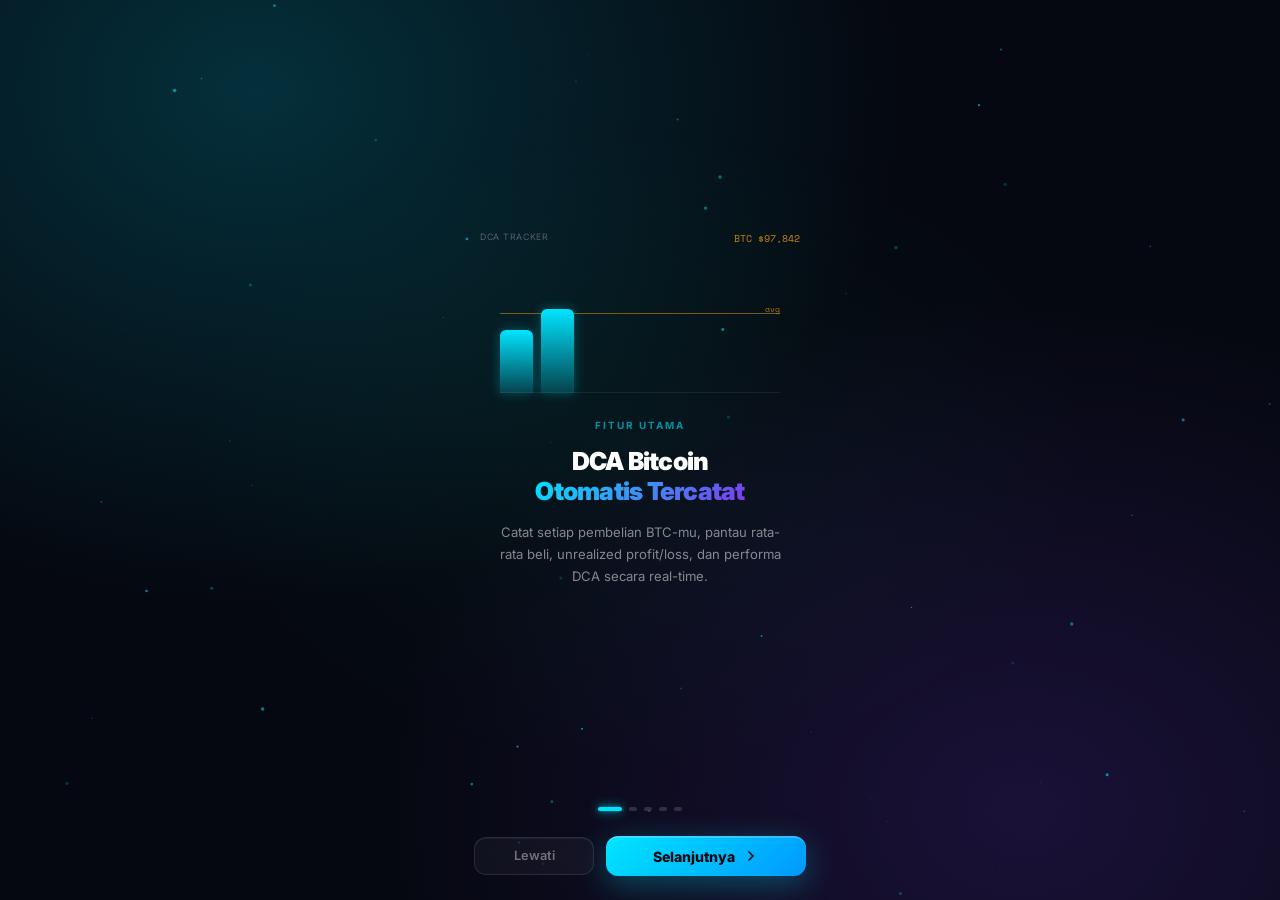
==== commit e07a4325: "Add files via upload" ====
--- a/index.html
+++ b/index.html
@@ -3880,16 +3880,36 @@
   display:none;flex-direction:column;
   position:fixed;inset:0;z-index:9000;
   background:#090d14;
-  /* Slide up entrance */
   transform:translateY(100%);
   transition:transform .35s cubic-bezier(.32,0,.67,0),opacity .35s ease;
   opacity:0;
+  overflow-y:auto; /* scroll seluruh panel di mobile */
 }
 #zw-live-panel.open {
   display:flex!important;
   transform:translateY(0)!important;
   opacity:1!important;
   animation:zlpSlideIn .35s cubic-bezier(.16,1,.3,1) forwards;
+}
+/* Desktop: panel centered max 480px seperti app mobile */
+@media (min-width:600px) {
+  #zw-live-panel {
+    inset:auto;
+    top:0;bottom:0;
+    right:0;left:50%;
+    transform:translateX(-50%) translateY(100%);
+    width:480px;
+    margin-left:-240px;
+    left:50%;
+    border-left:1px solid rgba(255,255,255,.06);
+    border-right:1px solid rgba(255,255,255,.06);
+    box-shadow:-20px 0 60px rgba(0,0,0,.5),20px 0 60px rgba(0,0,0,.5);
+  }
+  #zw-live-panel.open {
+    transform:translateX(0) translateY(0)!important;
+    left:50%;
+    margin-left:-240px;
+  }
 }
 @keyframes zlpSlideIn {
   from { transform:translateY(100%); opacity:0; }
@@ -3942,7 +3962,7 @@
   display:grid;grid-template-columns:1fr;
   gap:.6rem;padding:.75rem;
   flex:1;overflow-y:auto;
-  align-content:center;min-height:0;
+  align-content:start;min-height:0;
 }
 
 /* Connecting overlay */
@@ -3972,8 +3992,10 @@
 .zlp-controls {
   display:flex;align-items:center;justify-content:center;
   gap:.5rem;padding:.75rem 1rem 1.1rem;flex-shrink:0;
-  background:linear-gradient(to top,rgba(9,13,20,1),rgba(9,13,20,.85));
-  border-top:1px solid rgba(255,255,255,.04);
+  background:rgba(9,13,20,.97);
+  border-top:1px solid rgba(255,255,255,.07);
+  position:sticky;bottom:0;z-index:5;
+  backdrop-filter:blur(12px);
 }
 .zlp-ctrl-item {
   display:flex;flex-direction:column;align-items:center;gap:.28rem;
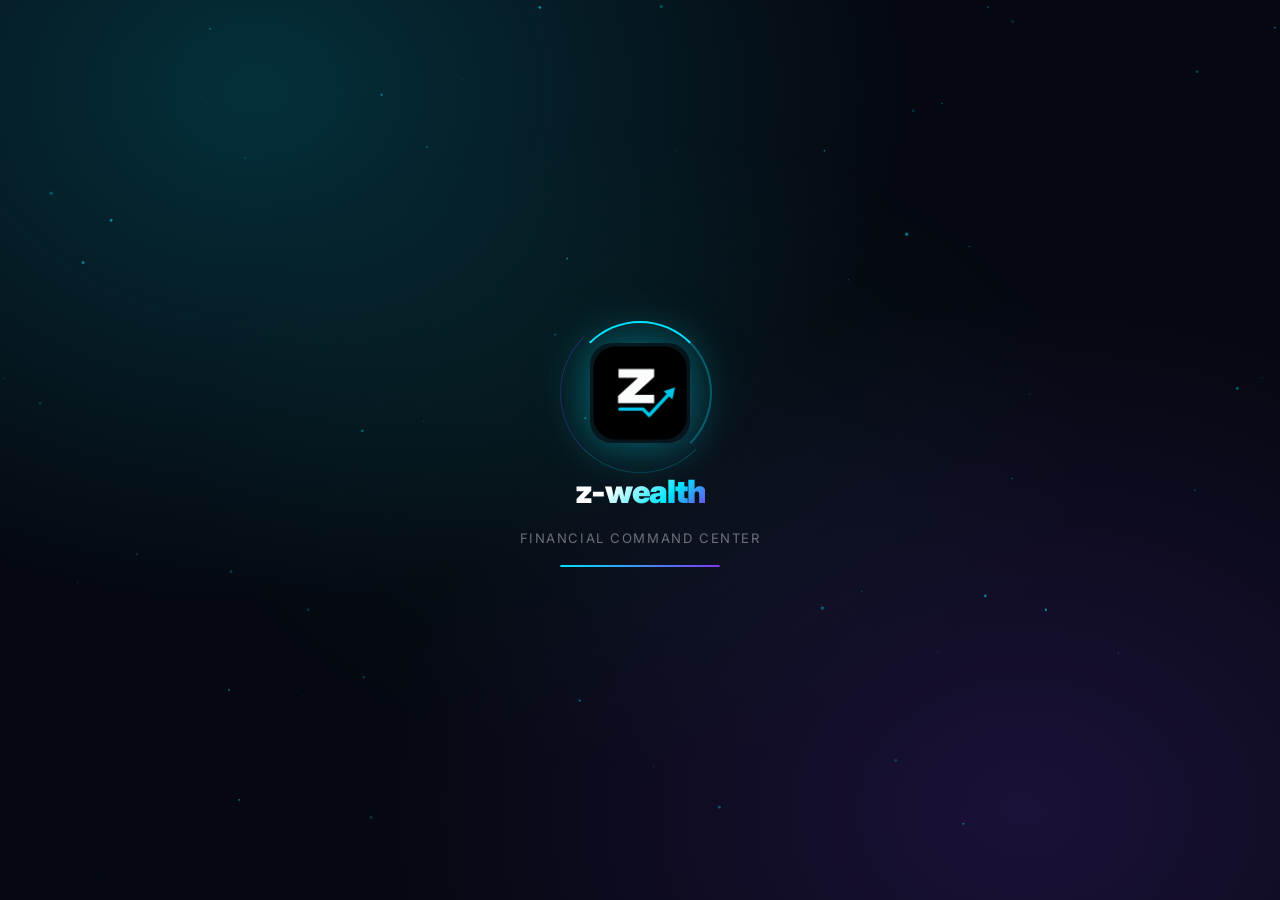
==== commit ec230a59: "Add files via upload" ====
--- a/index.html
+++ b/index.html
@@ -4201,6 +4201,49 @@
 }
 .dlb-join-btn:active { transform:scale(.94); background:rgba(239,68,68,.3); }
 
+/* ── Live Card di Chat ── */
+.live-card-bubble {
+  background:linear-gradient(135deg,rgba(239,68,68,.13),rgba(124,58,237,.1));
+  border:1.5px solid rgba(239,68,68,.35);
+  border-radius:16px;padding:.75rem 1rem;
+  width:240px;max-width:80vw;
+  position:relative;
+  animation:zlpSlideIn .3s cubic-bezier(.16,1,.3,1);
+}
+.live-card-top {
+  display:flex;align-items:center;gap:.35rem;margin-bottom:.25rem;
+}
+.live-card-dot {
+  width:7px;height:7px;border-radius:50%;background:#ef4444;flex-shrink:0;
+  animation:zlpPulse 1.4s ease-in-out infinite;
+}
+.live-card-label {
+  font-size:.55rem;font-weight:800;color:#ef4444;
+  font-family:'Space Mono',monospace;letter-spacing:.08em;
+}
+.live-card-room {
+  font-size:.72rem;font-weight:700;color:#f1f5f9;
+  font-family:'Inter',sans-serif;
+  white-space:nowrap;overflow:hidden;text-overflow:ellipsis;
+}
+.live-card-host {
+  font-size:.65rem;color:rgba(148,163,184,.6);
+  font-family:'Inter',sans-serif;margin-bottom:.55rem;
+}
+.live-card-btn {
+  display:flex;align-items:center;justify-content:center;gap:.35rem;
+  width:100%;padding:.42rem;border-radius:100px;
+  background:rgba(239,68,68,.2);border:1px solid rgba(239,68,68,.45);
+  color:#fff;font-size:.75rem;font-weight:800;cursor:pointer;
+  font-family:'Inter',sans-serif;letter-spacing:.03em;
+  transition:all .15s;
+}
+.live-card-btn:active { transform:scale(.95); background:rgba(239,68,68,.35); }
+.live-card-time {
+  font-size:.58rem;color:rgba(148,163,184,.4);
+  font-family:'Space Mono',monospace;margin-top:.4rem;text-align:right;
+}
+
 /* Live button in room header — pulsing pill */
 #room-live-btn { transition:all .2s cubic-bezier(.4,0,.2,1); }
 #room-live-btn:active { transform:scale(.93); }
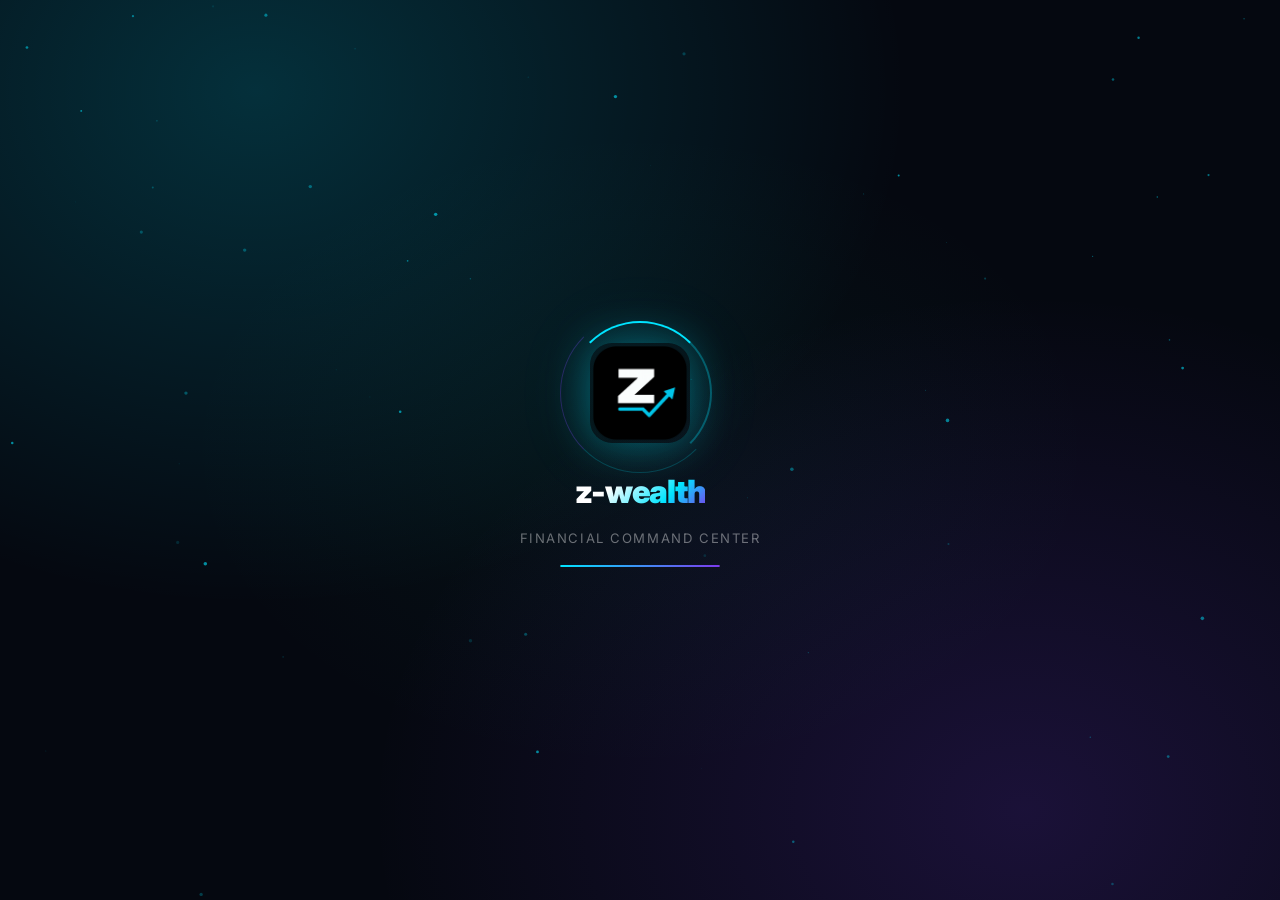
==== commit fcd4a575: "Add files via upload" ====
--- a/index.html
+++ b/index.html
@@ -2160,6 +2160,15 @@
     <div class="online-dot" title="Online"></div>
   </div>
 
+  <!-- Pin live banner — muncul di atas chat jika ada yang live di room ini -->
+  <div id="room-live-pin" style="display:none;padding:.4rem .75rem;background:linear-gradient(90deg,rgba(239,68,68,.12),rgba(124,58,237,.08));border-bottom:1px solid rgba(239,68,68,.2);cursor:pointer;flex-shrink:0" onclick="zwLive.togglePanel()">
+    <div style="display:flex;align-items:center;gap:.5rem">
+      <span style="width:7px;height:7px;border-radius:50%;background:#ef4444;flex-shrink:0;animation:zlpPulse 1.4s ease-in-out infinite;display:inline-block"></span>
+      <span id="room-live-pin-text" style="font-size:.7rem;font-weight:700;color:#f87171;font-family:'Inter',sans-serif;flex:1">Sedang ada live di room ini</span>
+      <span style="font-size:.65rem;color:rgba(248,113,113,.6);font-family:'Space Mono',monospace">Ketuk untuk gabung →</span>
+    </div>
+  </div>
+
   <div class="messages-area" id="messages-area">
     <div class="chat-empty">
       <div class="chat-empty-icon"><svg width="36" height="36" viewBox="0 0 24 24" fill="none" stroke="#00e5ff" stroke-width="2" stroke-linecap="round" stroke-linejoin="round" style="display:inline-block;vertical-align:middle;flex-shrink:0"><path d="M21 15a2 2 0 0 1-2 2H7l-4 4V5a2 2 0 0 1 2-2h14a2 2 0 0 1 2 2z"/><circle cx="9" cy="10" r="1" fill="#00e5ff" stroke="none"/><circle cx="13" cy="10" r="1" fill="#00e5ff" stroke="none"/><circle cx="17" cy="10" r="1" fill="#00e5ff" stroke="none"/></svg></div>
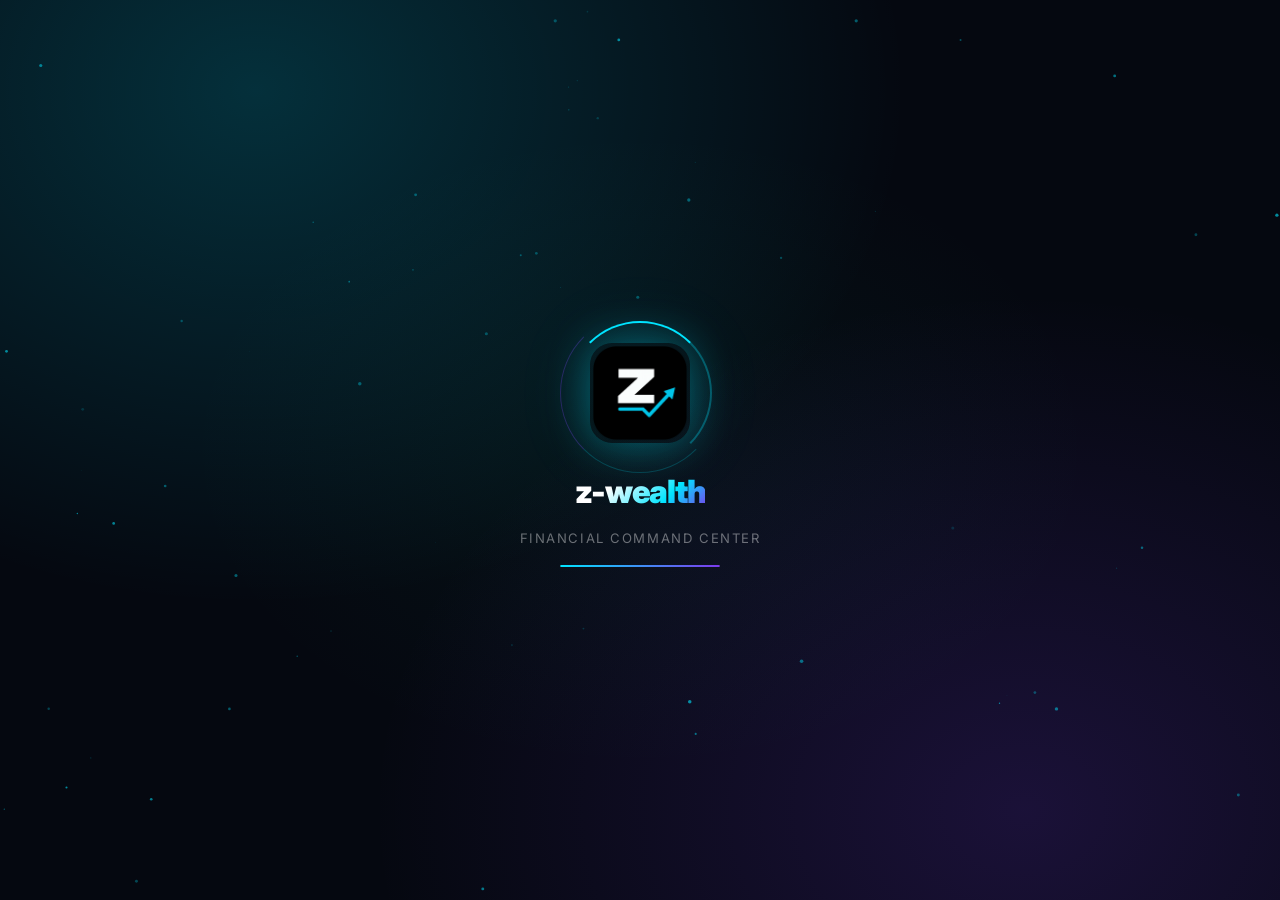
==== commit cc67520c: "Rename index-2.html to index.html" ====
--- a/index.html
+++ b/index.html
@@ -624,6 +624,130 @@
   <div class="ph"><h1 data-i18n="page.dashboard.title">Command Center</h1><p id="dash-date"></p></div>
   <div class="stats-grid">
     <div class="stat-card"><div class="slabel" style="display:flex;align-items:center;justify-content:space-between;"><span data-i18n="stat.totalasset">Total Aset</span><button id="btn-hide-vals" onclick="toggleHideValues()" title="Sembunyikan nominal" style="background:none;border:none;cursor:pointer;padding:2px 4px;color:var(--muted);font-size:1rem;line-height:1;transition:color .2s;display:flex;align-items:center;" onmouseover="this.style.color='var(--accent)'" onmouseout="this.style.color='var(--muted)'"><svg id="eye-icon-open" xmlns="http://www.w3.org/2000/svg" width="18" height="18" viewBox="0 0 24 24" fill="none" stroke="currentColor" stroke-width="2" stroke-linecap="round" stroke-linejoin="round"><path d="M1 12s4-8 11-8 11 8 11 8-4 8-11 8-11-8-11-8z"/><circle cx="12" cy="12" r="3"/></svg><svg id="eye-icon-closed" xmlns="http://www.w3.org/2000/svg" width="18" height="18" viewBox="0 0 24 24" fill="none" stroke="currentColor" stroke-width="2" stroke-linecap="round" stroke-linejoin="round" style="display:none"><path d="M17.94 17.94A10.07 10.07 0 0 1 12 20c-7 0-11-8-11-8a18.45 18.45 0 0 1 5.06-5.94M9.9 4.24A9.12 9.12 0 0 1 12 4c7 0 11 8 11 8a18.5 18.5 0 0 1-2.16 3.19m-6.72-1.07a3 3 0 1 1-4.24-4.24"/><line x1="1" y1="1" x2="23" y2="23"/></svg></button></div><div class="sval acc sensitive-val" id="d-total">Rp 0</div><div class="ssub sensitive-val" id="d-total2">—</div></div>
+  </div><!-- /stats-grid -->
+
+  <!-- ══ PORTFOLIO HISTORY CHART CARD ══ -->
+  <div id="porto-chart-card" style="margin-bottom:1.2rem">
+    <!-- Header row: title + toggle button -->
+    <div style="display:flex;align-items:center;justify-content:space-between;margin-bottom:.55rem;padding:0 .1rem">
+      <div style="display:flex;align-items:center;gap:.5rem">
+        <div style="width:3px;height:16px;border-radius:2px;background:linear-gradient(180deg,var(--accent),var(--accent2))"></div>
+        <span style="font-size:.62rem;font-weight:700;letter-spacing:.14em;color:var(--muted);text-transform:uppercase">Grafik Portfolio</span>
+        <div id="porto-live-dot" style="width:6px;height:6px;border-radius:50%;background:var(--accent3);opacity:0;transition:opacity .3s;animation:portoPulse 2s infinite"></div>
+      </div>
+      <button id="porto-chart-toggle" onclick="togglePortoChart()" title="Sembunyikan/Tampilkan chart" style="
+        background:rgba(255,255,255,.04);border:1px solid var(--border);
+        border-radius:8px;padding:.28rem .6rem;cursor:pointer;
+        display:flex;align-items:center;gap:.35rem;
+        font-size:.62rem;font-family:'Inter',sans-serif;font-weight:700;
+        color:var(--muted);transition:all .2s;letter-spacing:.04em;
+      ">
+        <svg id="porto-eye-svg" width="13" height="13" viewBox="0 0 24 24" fill="none" stroke="currentColor" stroke-width="2" stroke-linecap="round" stroke-linejoin="round">
+          <path d="M1 12s4-8 11-8 11 8 11 8-4 8-11 8-11-8-11-8z"/><circle cx="12" cy="12" r="3"/>
+        </svg>
+        <span id="porto-toggle-label">Sembunyikan</span>
+      </button>
+    </div>
+
+    <!-- Collapsible chart body -->
+    <div id="porto-chart-body" style="
+      overflow:hidden;
+      transition:max-height .45s cubic-bezier(.4,0,.2,1), opacity .35s ease;
+      max-height:420px; opacity:1;
+    ">
+      <div style="
+        background:var(--surface);
+        border:1px solid var(--border);
+        border-radius:18px;
+        overflow:hidden;
+        position:relative;
+      ">
+        <!-- Gradient accent line top -->
+        <div style="height:2px;background:linear-gradient(90deg,var(--accent),var(--accent2),var(--accent3));opacity:.7"></div>
+
+        <!-- Timeframe tabs -->
+        <div style="display:flex;align-items:center;gap:0;padding:.55rem .75rem .4rem;border-bottom:1px solid rgba(255,255,255,.05);overflow-x:auto;-webkit-overflow-scrolling:touch;scrollbar-width:none" id="porto-tf-row">
+          <style>
+            #porto-tf-row::-webkit-scrollbar{display:none}
+            .porto-tf{
+              flex-shrink:0;padding:.28rem .55rem;border-radius:7px;
+              font-size:.62rem;font-weight:700;font-family:'Inter',sans-serif;
+              cursor:pointer;color:var(--muted);background:transparent;
+              border:none;transition:all .18s;letter-spacing:.04em;
+              -webkit-tap-highlight-color:transparent;
+            }
+            .porto-tf.active{
+              background:var(--accent);color:var(--bg);
+              box-shadow:0 2px 10px rgba(0,229,255,.25);
+            }
+            [data-theme="light"] .porto-tf.active{
+              background:var(--accent);color:#fff;
+              box-shadow:0 2px 10px rgba(0,112,192,.2);
+            }
+            .porto-tf:active{transform:scale(.93)}
+            @keyframes portoPulse{0%,100%{opacity:.5;transform:scale(1)}50%{opacity:1;transform:scale(1.4)}}
+            #porto-chart-canvas-wrap{position:relative;height:180px;padding:.5rem .75rem .4rem}
+            #porto-change-badge{
+              display:inline-flex;align-items:center;gap:.3rem;
+              font-size:.7rem;font-weight:800;font-family:'Space Mono',monospace;
+              padding:.22rem .55rem;border-radius:100px;
+              transition:all .2s;
+            }
+            #porto-change-badge.pos{background:rgba(16,185,129,.15);color:#10b981;border:1px solid rgba(16,185,129,.3)}
+            #porto-change-badge.neg{background:rgba(239,68,68,.15);color:#ef4444;border:1px solid rgba(239,68,68,.3)}
+            #porto-change-badge.neu{background:rgba(100,116,139,.15);color:var(--muted);border:1px solid rgba(100,116,139,.2)}
+            .porto-skeleton{
+              background:linear-gradient(90deg,var(--surface2) 25%,var(--surface) 50%,var(--surface2) 75%);
+              background-size:200% 100%;
+              animation:portoShimmer 1.5s infinite;
+              border-radius:4px;
+            }
+            @keyframes portoShimmer{0%{background-position:200% 0}100%{background-position:-200% 0}}
+          </style>
+          <button class="porto-tf active" data-tf="1D" onclick="switchPortoTF('1D',this)">1H</button>
+          <button class="porto-tf" data-tf="1W" onclick="switchPortoTF('1W',this)">1M</button>
+          <button class="porto-tf" data-tf="1M" onclick="switchPortoTF('1M',this)">1Bln</button>
+          <button class="porto-tf" data-tf="1Y" onclick="switchPortoTF('1Y',this)">1 Thn</button>
+          <button class="porto-tf" data-tf="YTD" onclick="switchPortoTF('YTD',this)">YTD</button>
+          <button class="porto-tf" data-tf="3Y" onclick="switchPortoTF('3Y',this)">3 Thn</button>
+          <button class="porto-tf" data-tf="5Y" onclick="switchPortoTF('5Y',this)">5 Thn</button>
+          <button class="porto-tf" data-tf="10Y" onclick="switchPortoTF('10Y',this)">10 Thn</button>
+        </div>
+
+        <!-- Value + change row -->
+        <div style="display:flex;align-items:center;justify-content:space-between;padding:.5rem .85rem .2rem">
+          <div>
+            <div id="porto-chart-val" class="sensitive-val" style="font-size:1.25rem;font-weight:800;color:var(--text);font-family:'Space Mono',monospace;letter-spacing:-.02em">—</div>
+            <div id="porto-chart-date" style="font-size:.6rem;color:var(--muted);margin-top:.08rem">Hover untuk detail</div>
+          </div>
+          <div id="porto-change-badge" class="neu">—</div>
+        </div>
+
+        <!-- Canvas -->
+        <div id="porto-chart-canvas-wrap">
+          <div id="porto-chart-loader" style="position:absolute;inset:0;display:flex;flex-direction:column;align-items:center;justify-content:center;gap:.5rem;z-index:2;pointer-events:none">
+            <div class="porto-skeleton" style="width:90%;height:100%;border-radius:8px;opacity:.5"></div>
+          </div>
+          <canvas id="porto-main-canvas" style="display:block;width:100%;height:100%;opacity:0;transition:opacity .4s"></canvas>
+        </div>
+
+        <!-- Bottom: period min/max -->
+        <div style="display:flex;align-items:center;justify-content:space-between;padding:.3rem .85rem .65rem">
+          <div style="font-size:.58rem;color:var(--muted)">
+            <span style="opacity:.6">Min</span>
+            <span id="porto-period-min" style="color:var(--danger);margin-left:.3rem;font-weight:700;font-family:'Space Mono',monospace">—</span>
+          </div>
+          <div style="font-size:.58rem;color:var(--muted);text-align:right">
+            <span style="opacity:.6">Max</span>
+            <span id="porto-period-max" style="color:var(--accent3);margin-left:.3rem;font-weight:700;font-family:'Space Mono',monospace">—</span>
+          </div>
+        </div>
+      </div>
+    </div>
+  </div>
+  <!-- ══ /PORTFOLIO HISTORY CHART CARD ══ -->
+
+  <div class="stats-grid">
     <div class="stat-card"><div class="slabel" data-i18n="stat.totalinvest">Total Investasi</div><div class="sval sensitive-val" id="d-invest">Rp 0</div><div class="ssub">Modal diinvestasikan</div></div>
     <div class="stat-card"><div class="slabel" data-i18n="stat.totalpnl">Total P&amp;L</div><div class="sval pos sensitive-val" id="d-pnl">Rp 0</div><div class="ssub pos sensitive-val" id="d-pnl-pct">+0.00%</div></div>
     <div class="stat-card"><div class="slabel">Bitcoin Price</div><div class="sval gld" id="d-btc">—</div><div class="ssub" id="d-btc-chg">—</div></div>
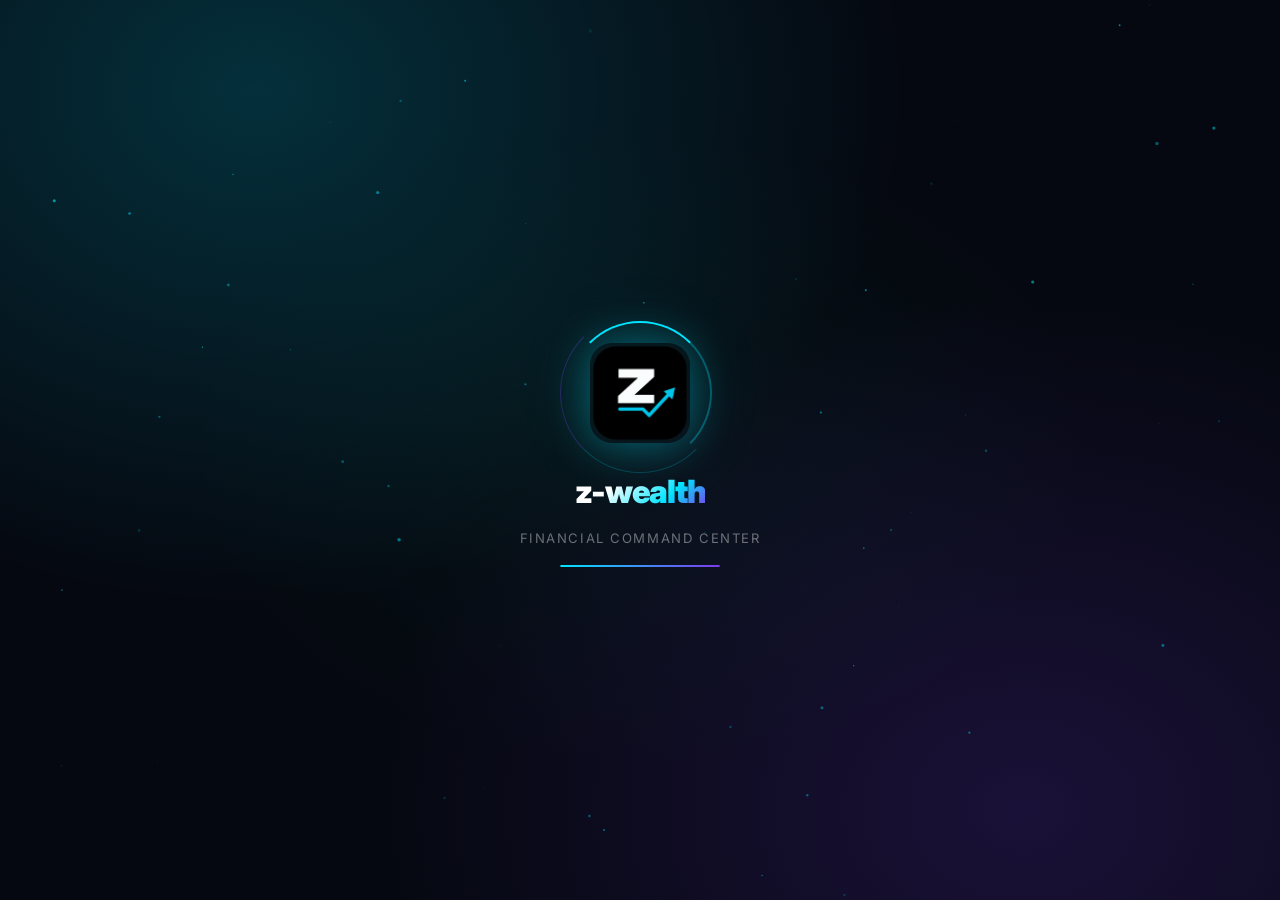
==== commit 431b0e10: "Update index.html" ====
--- a/index.html
+++ b/index.html
@@ -4393,6 +4393,8 @@
 }
 .zw-live-tile { animation:zlpTileIn .3s cubic-bezier(.34,1.56,.64,1) forwards; }
 </style>
+  <!-- Bot Portfolio Chart -->
+<script src="bot-chart.js"></script>
 </body></html>
 <!-- ══════════════════════════════════════════════════════
      Z-WEALTH · FINAL POLISH LAYER v5.0
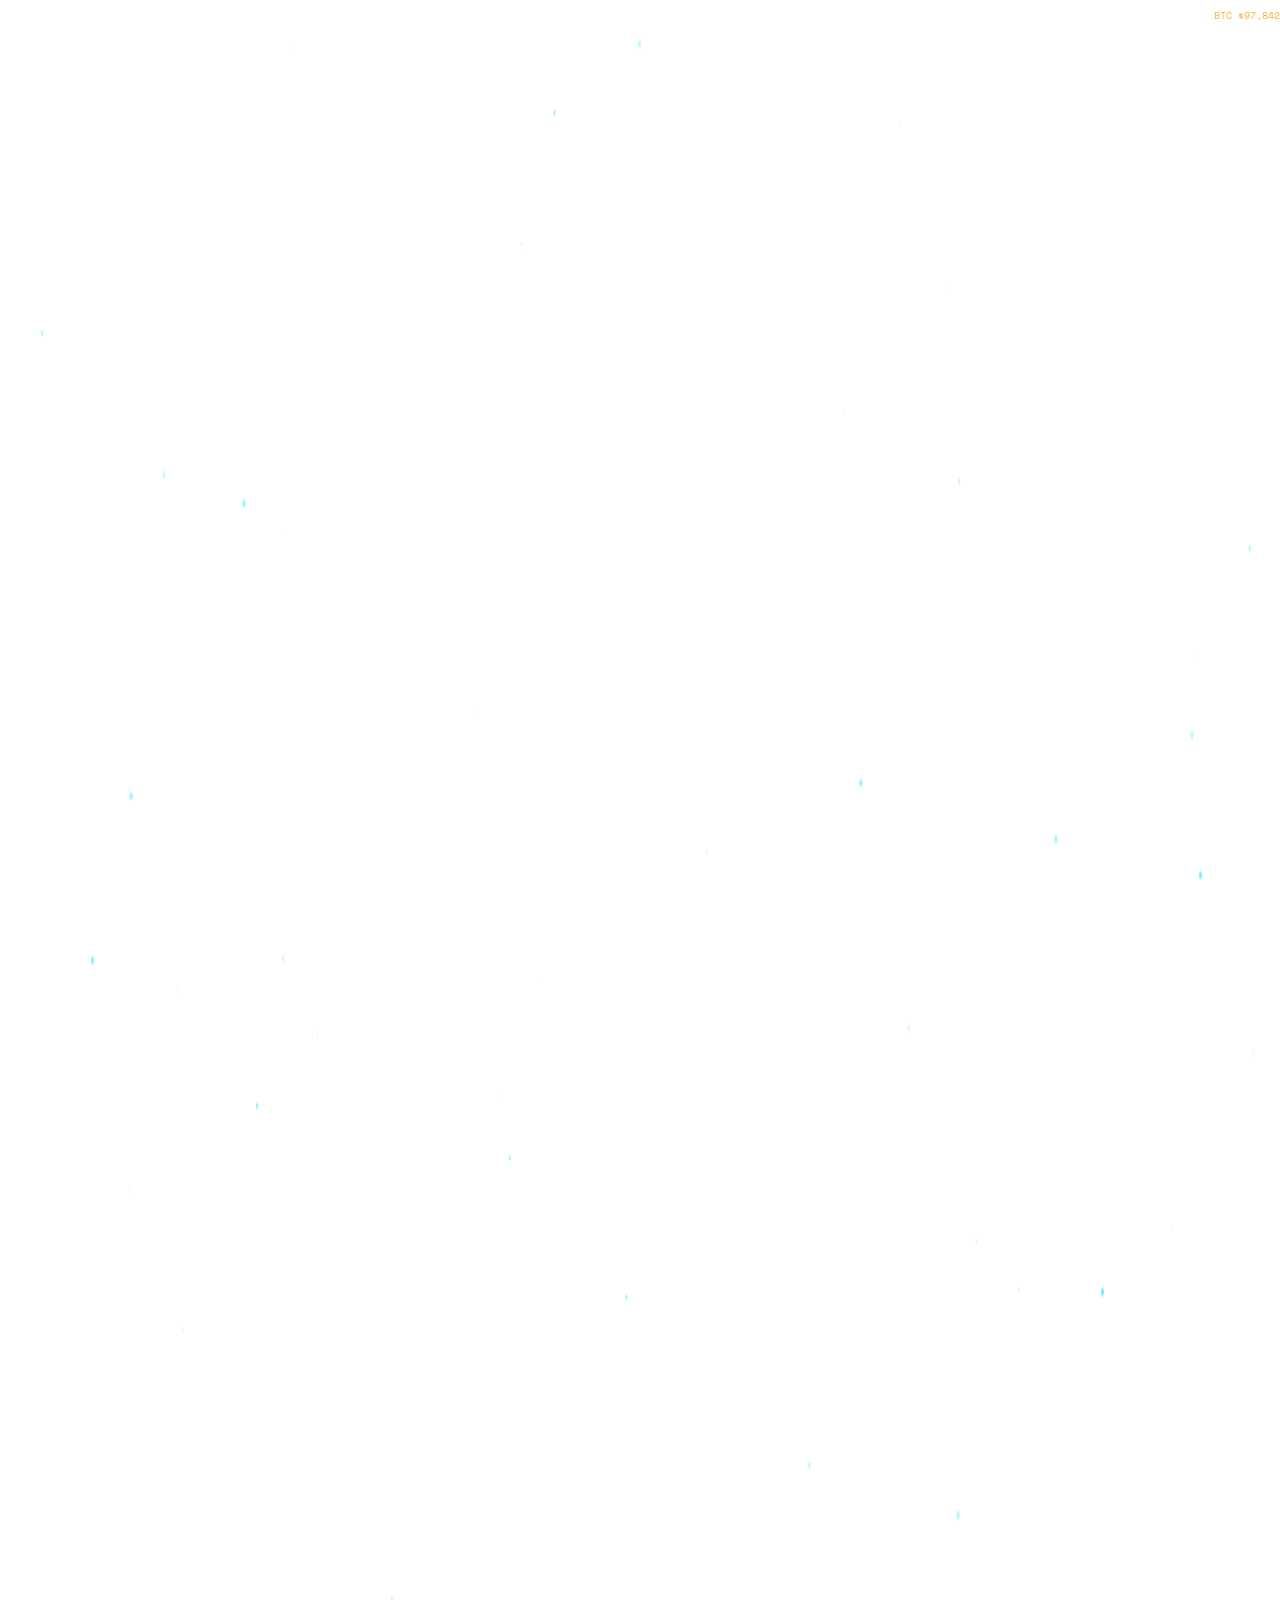
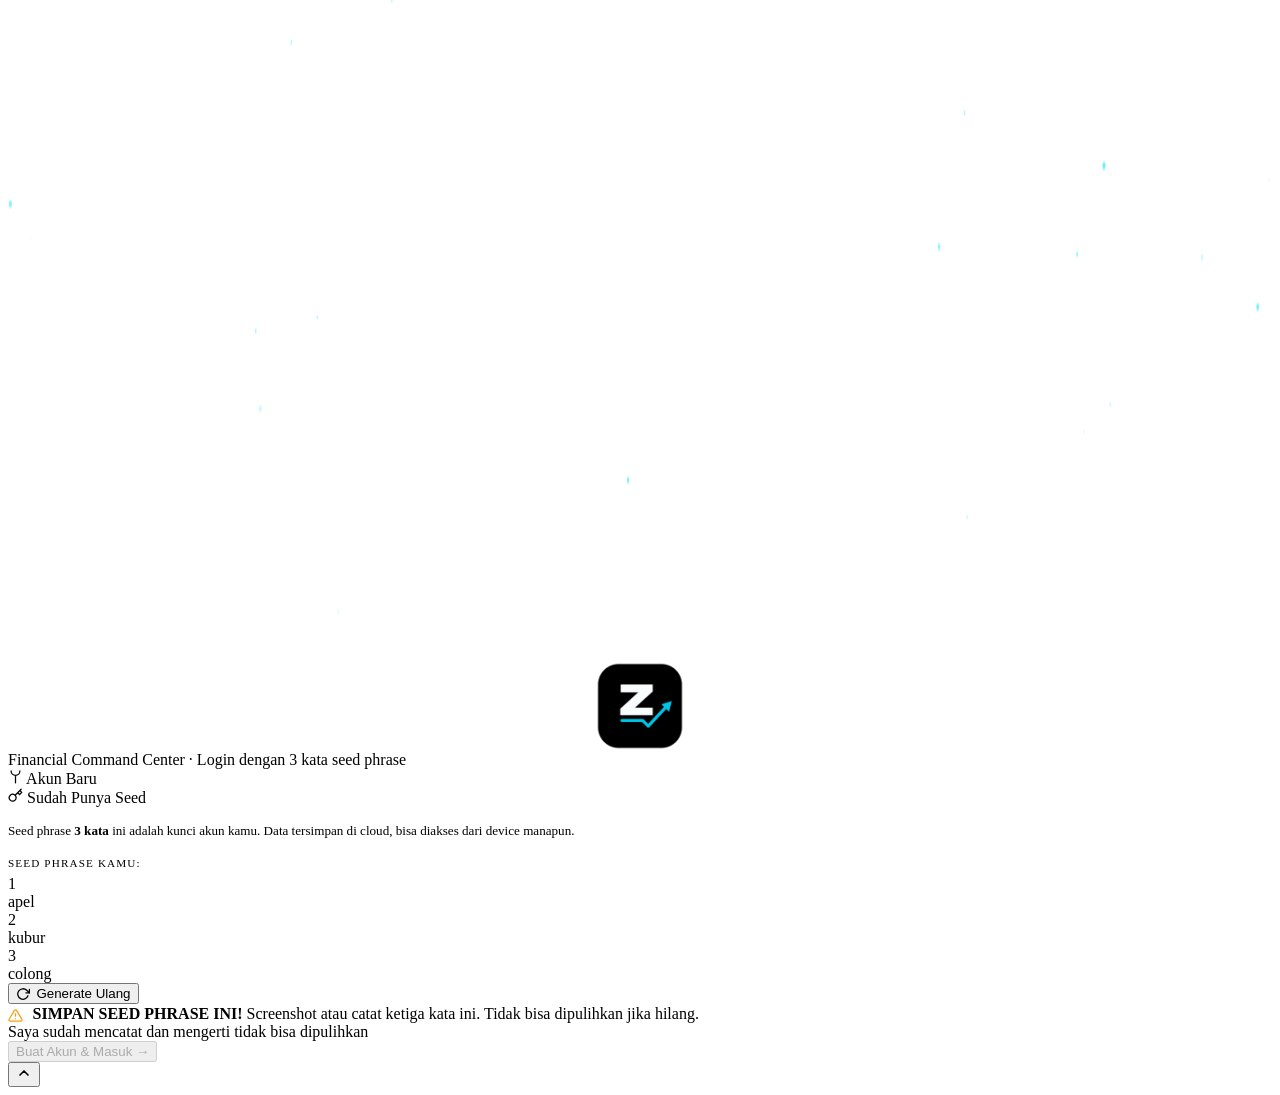
==== commit ad6d63a0: "Rename index-4-1-3-1.html to index.html" ====
--- a/index.html
+++ b/index.html
@@ -813,17 +813,28 @@
           <div class="fpp-label">Bitcoin<br>Power Law</div>
         </button>
 
-        <!-- Crypto Calendar -->
-        <button class="fpp-btn" onclick="toggleFiturMore();showPage('crypto-calendar')" style="
-          background:linear-gradient(145deg,rgba(6,182,212,.6) 0%,rgba(14,165,233,.5) 50%,rgba(59,130,246,.45) 100%);
-          box-shadow:0 8px 24px rgba(6,182,212,.4),inset 0 1px 0 rgba(255,255,255,.2);
+        <!-- Ganti Tema Warna -->
+        <button class="fpp-btn" onclick="toggleFiturMore();showPage('theme')" style="
+          background:linear-gradient(145deg,rgba(124,58,237,.65) 0%,rgba(168,85,247,.55) 50%,rgba(236,72,153,.45) 100%);
+          box-shadow:0 8px 24px rgba(124,58,237,.4),inset 0 1px 0 rgba(255,255,255,.2);
         ">
-          <div class="fb-blob" style="background:#06b6d4"></div>
-          <div class="fpp-new" style="background:linear-gradient(90deg,#06b6d4,#3b82f6)">NEW</div>
+          <div class="fb-blob" style="background:#a855f7"></div>
           <div class="fpp-icon" style="margin-top:.2rem">
-            <svg viewBox="0 0 24 24"><rect x="3" y="4" width="18" height="18" rx="2"/><line x1="16" y1="2" x2="16" y2="6"/><line x1="8" y1="2" x2="8" y2="6"/><line x1="3" y1="10" x2="21" y2="10"/></svg>
+            <svg viewBox="0 0 24 24"><circle cx="12" cy="12" r="10"/><path d="M12 2a10 10 0 0 1 0 20"/><path d="M2 12h20M12 2c-2.76 4-2.76 12 0 20M12 2c2.76 4 2.76 12 0 20"/></svg>
           </div>
-          <div class="fpp-label">Crypto<br>Calendar</div>
+          <div class="fpp-label" data-i18n="feat.tema">Ganti Tema<br>Warna</div>
+        </button>
+
+        <!-- Price Alert -->
+        <button class="fpp-btn" onclick="toggleFiturMore();showPage('alerts')" style="
+          background:linear-gradient(145deg,rgba(13,148,136,.65) 0%,rgba(20,184,166,.55) 50%,rgba(94,234,212,.4) 100%);
+          box-shadow:0 8px 24px rgba(13,148,136,.4),inset 0 1px 0 rgba(255,255,255,.2);
+        ">
+          <div class="fb-blob" style="background:#14b8a6"></div>
+          <div class="fpp-icon" style="margin-top:.2rem">
+            <svg viewBox="0 0 24 24"><path d="M18 8A6 6 0 0 0 6 8c0 7-3 9-3 9h18s-3-2-3-9"/><path d="M13.73 21a2 2 0 0 1-3.46 0"/><line x1="12" y1="2" x2="12" y2="4"/></svg>
+          </div>
+          <div class="fpp-label" data-i18n="feat.alert">Price Alert &amp;<br>Pengingat DCA</div>
         </button>
 
         <button class="fpp-btn" onclick="showComingSoon('Fitur Baru')" style="
@@ -835,30 +846,21 @@
           <div class="fpp-label" data-i18n="feat.soon">Segera<br>Hadir</div><div class="fpp-soon" data-i18n="feat.in_dev">Dalam pengembangan</div>
         </button>
 
-        <button class="fpp-btn" onclick="showComingSoon('Fitur Baru')" style="
-          background:linear-gradient(145deg,rgba(51,65,85,.7) 0%,rgba(71,85,105,.55) 100%);
-          box-shadow:0 4px 16px rgba(0,0,0,.3),inset 0 1px 0 rgba(255,255,255,.07);opacity:.72;
-        ">
-          <div class="fb-blob" style="background:#475569"></div>
-          <div class="fpp-icon"><svg viewBox="0 0 24 24"><circle cx="12" cy="12" r="10"/><line x1="12" y1="8" x2="12" y2="16"/><line x1="8" y1="12" x2="16" y2="12"/></svg></div>
-          <div class="fpp-label" data-i18n="feat.soon">Segera<br>Hadir</div><div class="fpp-soon" data-i18n="feat.in_dev">Dalam pengembangan</div>
-        </button>
-
       </div><!-- /fitur-popup-grid -->
     </div><!-- /fitur-more-panel -->
     <div style="display:grid;grid-template-columns:1fr 1fr;gap:.8rem">
 
-      <!-- 1. Ganti Tema Warna -->
-      <button class="feat-btn" onclick="showPage('theme')" style="
-        background:linear-gradient(145deg,rgba(124,58,237,.55) 0%,rgba(168,85,247,.45) 50%,rgba(236,72,153,.4) 100%);
-        box-shadow:0 10px 40px rgba(124,58,237,.5),inset 0 1px 0 rgba(255,255,255,.2);
+      <!-- 1. Kripto Calendar -->
+      <button class="feat-btn" onclick="showPage('crypto-calendar')" style="
+        background:linear-gradient(145deg,rgba(6,182,212,.55) 0%,rgba(14,165,233,.45) 50%,rgba(59,130,246,.4) 100%);
+        box-shadow:0 10px 40px rgba(6,182,212,.5),inset 0 1px 0 rgba(255,255,255,.2);
       ">
-        <div class="fb-blob" style="background:#a855f7"></div>
+        <div class="fb-blob" style="background:#06b6d4"></div>
         <div class="fb-dot3"><span></span><span></span><span></span></div>
         <div class="fb-icon">
-          <svg viewBox="0 0 24 24"><circle cx="12" cy="12" r="10"/><path d="M12 2a10 10 0 0 1 0 20"/><path d="M2 12h20M12 2c-2.76 4-2.76 12 0 20M12 2c2.76 4 2.76 12 0 20"/></svg>
-        </div>
-        <div class="fb-label" data-i18n="feat.tema">Ganti Tema<br>Warna</div>
+          <svg viewBox="0 0 24 24"><rect x="3" y="4" width="18" height="18" rx="2"/><line x1="16" y1="2" x2="16" y2="6"/><line x1="8" y1="2" x2="8" y2="6"/><line x1="3" y1="10" x2="21" y2="10"/></svg>
+        </div>
+        <div class="fb-label">Kripto<br>Calendar</div>
       </button>
 
       <!-- 2. z-AI Chat -->
@@ -900,17 +902,17 @@
         <div class="fb-label" data-i18n="feat.prediksi">Prediksi AI<br>Masa Depan</div>
       </button>
 
-      <!-- 5. Price Alert & DCA Reminder -->
-      <button class="feat-btn" onclick="showPage('alerts')" style="
-        background:linear-gradient(145deg,rgba(13,148,136,.6) 0%,rgba(20,184,166,.5) 50%,rgba(94,234,212,.35) 100%);
-        box-shadow:0 10px 40px rgba(13,148,136,.5),inset 0 1px 0 rgba(255,255,255,.2);
+      <!-- 5. Trading Bot -->
+      <button class="feat-btn" onclick="showPage('trading-bot');initTradingBot();" style="
+        background:linear-gradient(145deg,rgba(16,185,129,.6) 0%,rgba(5,150,105,.5) 50%,rgba(245,158,11,.4) 100%);
+        box-shadow:0 10px 40px rgba(16,185,129,.5),inset 0 1px 0 rgba(255,255,255,.2);
       ">
-        <div class="fb-blob" style="background:#14b8a6"></div>
+        <div class="fb-blob" style="background:#10b981"></div>
         <div class="fb-dot3"><span></span><span></span><span></span></div>
         <div class="fb-icon">
-          <svg viewBox="0 0 24 24"><path d="M18 8A6 6 0 0 0 6 8c0 7-3 9-3 9h18s-3-2-3-9"/><path d="M13.73 21a2 2 0 0 1-3.46 0"/><line x1="12" y1="2" x2="12" y2="4"/></svg>
-        </div>
-        <div class="fb-label" data-i18n="feat.alert">Price Alert &amp;<br>Pengingat DCA</div>
+          <svg viewBox="0 0 24 24" fill="none" stroke="currentColor" stroke-width="2" stroke-linecap="round"><rect x="2" y="3" width="20" height="14" rx="2"/><path d="M8 21h8M12 17v4"/><path d="M7 7l3 3 2-2 3 3"/></svg>
+        </div>
+        <div class="fb-label">Trading<br>Bot Auto</div>
       </button>
 
       <!-- 6. Berita Kripto -->
@@ -3138,8 +3140,6 @@
   </div>
 </div>
 
-</div><!-- end #app -->
-
 <!-- ══════════ THEME PAGE ══════════ -->
 
 
@@ -3858,13 +3858,20 @@
           <div class="fmo-sub">Model harga jangka panjang</div>
         </button>
 
-        <!-- Crypto Calendar -->
-        <button class="fmo-btn" onclick="closeFiturModal();showPage('crypto-calendar')" style="background:linear-gradient(145deg,rgba(6,182,212,.6),rgba(14,165,233,.5) 50%,rgba(59,130,246,.45));box-shadow:0 8px 32px rgba(6,182,212,.35)">
-          <div class="fmo-blob" style="background:#06b6d4"></div>
-          <div class="fmo-badge" style="background:linear-gradient(90deg,#06b6d4,#3b82f6)">NEW</div>
-          <div class="fmo-icon"><svg viewBox="0 0 24 24"><rect x="3" y="4" width="18" height="18" rx="2"/><line x1="16" y1="2" x2="16" y2="6"/><line x1="8" y1="2" x2="8" y2="6"/><line x1="3" y1="10" x2="21" y2="10"/></svg></div>
-          <div class="fmo-label">Crypto<br>Calendar</div>
-          <div class="fmo-sub">Event &amp; ekonomi makro</div>
+        <!-- Ganti Tema Warna -->
+        <button class="fmo-btn" onclick="closeFiturModal();showPage('theme')" style="background:linear-gradient(145deg,rgba(124,58,237,.65),rgba(168,85,247,.55) 50%,rgba(236,72,153,.45));box-shadow:0 8px 32px rgba(124,58,237,.35)">
+          <div class="fmo-blob" style="background:#a855f7"></div>
+          <div class="fmo-icon"><svg viewBox="0 0 24 24"><circle cx="12" cy="12" r="10"/><path d="M12 2a10 10 0 0 1 0 20"/><path d="M2 12h20M12 2c-2.76 4-2.76 12 0 20M12 2c2.76 4 2.76 12 0 20"/></svg></div>
+          <div class="fmo-label">Ganti Tema<br>Warna</div>
+          <div class="fmo-sub">Kustomisasi tampilan app</div>
+        </button>
+
+        <!-- Price Alert -->
+        <button class="fmo-btn" onclick="closeFiturModal();showPage('alerts')" style="background:linear-gradient(145deg,rgba(13,148,136,.65),rgba(20,184,166,.55) 50%,rgba(94,234,212,.4));box-shadow:0 8px 32px rgba(13,148,136,.35)">
+          <div class="fmo-blob" style="background:#14b8a6"></div>
+          <div class="fmo-icon"><svg viewBox="0 0 24 24"><path d="M18 8A6 6 0 0 0 6 8c0 7-3 9-3 9h18s-3-2-3-9"/><path d="M13.73 21a2 2 0 0 1-3.46 0"/><line x1="12" y1="2" x2="12" y2="4"/></svg></div>
+          <div class="fmo-label">Price Alert &amp;<br>Pengingat DCA</div>
+          <div class="fmo-sub">Notifikasi harga otomatis</div>
         </button>
       </div>
 
@@ -3875,11 +3882,22 @@
       </div>
 
       <div class="fitur-modal-grid">
-        <button class="fmo-btn fmo-soon" style="background:linear-gradient(145deg,rgba(51,65,85,.7),rgba(71,85,105,.55));box-shadow:0 4px 16px rgba(0,0,0,.3)">
-          <div class="fmo-blob" style="background:#475569"></div>
-          <div class="fmo-icon"><svg viewBox="0 0 24 24"><circle cx="12" cy="12" r="10"/><line x1="12" y1="8" x2="12" y2="16"/><line x1="8" y1="12" x2="16" y2="12"/></svg></div>
-          <div class="fmo-label">Segera<br>Hadir</div>
-          <div class="fmo-sub">Dalam pengembangan</div>
+        <!-- Crypto Calendar -->
+        <button class="fmo-btn" onclick="closeFiturModal();showPage('crypto-calendar')" style="background:linear-gradient(145deg,rgba(6,182,212,.65),rgba(14,165,233,.55) 50%,rgba(59,130,246,.45));box-shadow:0 8px 32px rgba(6,182,212,.35)">
+          <div class="fmo-blob" style="background:#06b6d4"></div>
+          <div class="fmo-badge" style="background:linear-gradient(90deg,#06b6d4,#3b82f6)">NEW</div>
+          <div class="fmo-icon"><svg viewBox="0 0 24 24"><rect x="3" y="4" width="18" height="18" rx="2"/><line x1="16" y1="2" x2="16" y2="6"/><line x1="8" y1="2" x2="8" y2="6"/><line x1="3" y1="10" x2="21" y2="10"/></svg></div>
+          <div class="fmo-label">Kripto<br>Calendar</div>
+          <div class="fmo-sub">Event &amp; ekonomi makro</div>
+        </button>
+
+        <!-- Trading Bot -->
+        <button class="fmo-btn" onclick="closeFiturModal();showPage('trading-bot');initTradingBot();" style="background:linear-gradient(145deg,rgba(16,185,129,.65),rgba(5,150,105,.55) 50%,rgba(245,158,11,.4));box-shadow:0 8px 32px rgba(16,185,129,.35)">
+          <div class="fmo-blob" style="background:#10b981"></div>
+          <div class="fmo-badge" style="background:linear-gradient(90deg,#10b981,#f59e0b)">LIVE</div>
+          <div class="fmo-icon"><svg viewBox="0 0 24 24" fill="none" stroke="currentColor" stroke-width="2" stroke-linecap="round"><rect x="2" y="3" width="20" height="14" rx="2"/><path d="M8 21h8M12 17v4"/><path d="M7 7l3 3 2-2 3 3"/></svg></div>
+          <div class="fmo-label">Trading<br>Bot Auto</div>
+          <div class="fmo-sub">Auto buy &amp; sell otomatis</div>
         </button>
         <button class="fmo-btn fmo-soon" style="background:linear-gradient(145deg,rgba(51,65,85,.7),rgba(71,85,105,.55));box-shadow:0 4px 16px rgba(0,0,0,.3)">
           <div class="fmo-blob" style="background:#475569"></div>
@@ -3903,6 +3921,7 @@
 <script src="https://cdnjs.cloudflare.com/ajax/libs/Chart.js/4.4.1/chart.umd.min.js"></script>
 <!-- App scripts -->
 <script src="app.js"></script>
+<!-- bot-chart.js sudah di-merge ke dalam app.js — tidak perlu tag terpisah -->
 <!-- ══════════ PAGE: BITCOIN POWER LAW ══════════ -->
 
 <!-- Fingerprint Lock Screen -->
@@ -4393,27 +4412,309 @@
 }
 .zw-live-tile { animation:zlpTileIn .3s cubic-bezier(.34,1.56,.64,1) forwards; }
 </style>
-  <!-- Bot Portfolio Chart -->
-<script src="bot-chart.js"></script>
+
+<!-- ══════════════════════════════════════════════════════
+     TRADING BOT PAGE
+══════════════════════════════════════════════════════ -->
+<div id="page-trading-bot" class="page">
+<div style="padding:1rem 1rem 6rem;max-width:680px;margin:0 auto">
+
+  <!-- Header -->
+  <div style="display:flex;align-items:center;gap:.75rem;margin-bottom:1.25rem">
+    <!-- Tombol Kembali -->
+    <button onclick="showPage('dashboard')" title="Kembali" style="width:36px;height:36px;border-radius:10px;flex-shrink:0;background:rgba(100,116,139,.12);border:1px solid rgba(100,116,139,.25);display:flex;align-items:center;justify-content:center;cursor:pointer;transition:all .18s;color:var(--muted)" onmouseover="this.style.background='rgba(100,116,139,.22)'" onmouseout="this.style.background='rgba(100,116,139,.12)'">
+      <svg width="16" height="16" viewBox="0 0 24 24" fill="none" stroke="currentColor" stroke-width="2.5" stroke-linecap="round" stroke-linejoin="round"><polyline points="15 18 9 12 15 6"/></svg>
+    </button>
+    <div style="width:40px;height:40px;border-radius:12px;flex-shrink:0;background:linear-gradient(135deg,rgba(16,185,129,.2),rgba(245,158,11,.15));border:1px solid rgba(16,185,129,.3);display:flex;align-items:center;justify-content:center">
+      <svg width="20" height="20" viewBox="0 0 24 24" fill="none" stroke="#10b981" stroke-width="2" stroke-linecap="round"><rect x="2" y="3" width="20" height="14" rx="2"/><path d="M8 21h8M12 17v4"/><path d="M7 7l3 3 2-2 3 3"/></svg>
+    </div>
+    <div>
+      <div style="font-size:1rem;font-weight:800;color:var(--text);letter-spacing:-.01em">Trading Bot</div>
+      <div style="font-size:.65rem;color:var(--muted)">EMA 13/21 Cross · Bybit & Binance · 24/7</div>
+    </div>
+    <div id="bot-status-pill" style="margin-left:auto;display:inline-flex;align-items:center;gap:.4rem;padding:.28rem .7rem;border-radius:100px;font-size:.65rem;font-weight:800;font-family:'Space Mono',monospace;letter-spacing:.05em;background:rgba(100,116,139,.15);border:1px solid rgba(100,116,139,.3);color:var(--muted);transition:all .4s">
+      <div id="bot-status-dot" style="width:6px;height:6px;border-radius:50%;background:var(--muted)"></div>
+      <span id="bot-status-label">IDLE</span>
+    </div>
+  </div>
+
+  <!-- ══ SECURITY NOTICE PANEL ══ -->
+  <div style="background:linear-gradient(135deg,rgba(239,68,68,.08),rgba(245,158,11,.06));border:1.5px solid rgba(239,68,68,.3);border-radius:16px;padding:1rem 1.1rem;margin-bottom:1rem;position:relative;overflow:hidden">
+    <div style="position:absolute;top:-20px;right:-20px;width:80px;height:80px;border-radius:50%;background:radial-gradient(circle,rgba(239,68,68,.15),transparent 70%);pointer-events:none"></div>
+    <div style="display:flex;align-items:center;gap:.5rem;margin-bottom:.75rem">
+      <div style="width:28px;height:28px;border-radius:8px;background:rgba(239,68,68,.15);border:1px solid rgba(239,68,68,.3);display:flex;align-items:center;justify-content:center;flex-shrink:0">
+        <svg width="14" height="14" viewBox="0 0 24 24" fill="none" stroke="#ef4444" stroke-width="2.2" stroke-linecap="round"><path d="M12 22s8-4 8-10V5l-8-3-8 3v7c0 6 8 10 8 10z"/></svg>
+      </div>
+      <div>
+        <div style="font-size:.72rem;font-weight:800;color:#ef4444;letter-spacing:.02em">⚠️ Baca Sebelum Menggunakan</div>
+        <div style="font-size:.58rem;color:rgba(239,68,68,.6)">Keamanan API Key & Risiko Trading</div>
+      </div>
+    </div>
+    <div style="display:flex;flex-direction:column;gap:.55rem">
+      <div style="display:flex;align-items:flex-start;gap:.5rem;background:rgba(16,185,129,.07);border:1px solid rgba(16,185,129,.2);border-radius:10px;padding:.55rem .7rem">
+        <svg width="12" height="12" viewBox="0 0 24 24" fill="none" stroke="#10b981" stroke-width="2.2" stroke-linecap="round" style="flex-shrink:0;margin-top:.1rem"><rect x="3" y="11" width="18" height="11" rx="2"/><path d="M7 11V7a5 5 0 0 1 10 0v4"/></svg>
+        <div style="font-size:.62rem;color:rgba(209,250,229,.85);line-height:1.55"><strong style="color:#10b981">Terenkripsi AES-256-GCM.</strong> API Key dienkripsi di browser sebelum dikirim ke server. Bahkan jika database bocor, kunci asli tidak bisa dibaca tanpa seed wallet kamu.</div>
+      </div>
+      <div style="display:flex;align-items:flex-start;gap:.5rem;background:rgba(245,158,11,.07);border:1px solid rgba(245,158,11,.2);border-radius:10px;padding:.55rem .7rem">
+        <svg width="12" height="12" viewBox="0 0 24 24" fill="none" stroke="#f59e0b" stroke-width="2.2" stroke-linecap="round" style="flex-shrink:0;margin-top:.1rem"><circle cx="12" cy="12" r="10"/><line x1="12" y1="8" x2="12" y2="12"/><line x1="12" y1="16" x2="12.01" y2="16"/></svg>
+        <div style="font-size:.62rem;color:rgba(254,243,199,.85);line-height:1.55"><strong style="color:#f59e0b">Wajib: IP Whitelist.</strong> Aktifkan IP whitelist di Bybit/Binance dan masukkan IP server z-wealth. Ini mencegah key kamu digunakan dari IP lain meskipun bocor.</div>
+      </div>
+      <div style="display:flex;align-items:flex-start;gap:.5rem;background:rgba(239,68,68,.07);border:1px solid rgba(239,68,68,.2);border-radius:10px;padding:.55rem .7rem">
+        <svg width="12" height="12" viewBox="0 0 24 24" fill="none" stroke="#ef4444" stroke-width="2.2" stroke-linecap="round" style="flex-shrink:0;margin-top:.1rem"><path d="M10.29 3.86L1.82 18a2 2 0 0 0 1.71 3h16.94a2 2 0 0 0 1.71-3L13.71 3.86a2 2 0 0 0-3.42 0z"/><line x1="12" y1="9" x2="12" y2="13"/><line x1="12" y1="17" x2="12.01" y2="17"/></svg>
+        <div style="font-size:.62rem;color:rgba(254,226,226,.85);line-height:1.55"><strong style="color:#ef4444">WAJIB: Nonaktifkan Withdrawal.</strong> Buat API key dengan izin <em>Futures Trading Only</em> dan pastikan <strong>"Enable Withdrawal"</strong> TIDAK dicentang.</div>
+      </div>
+      <div style="display:flex;align-items:flex-start;gap:.5rem;background:rgba(168,85,247,.07);border:1px solid rgba(168,85,247,.2);border-radius:10px;padding:.55rem .7rem">
+        <svg width="12" height="12" viewBox="0 0 24 24" fill="none" stroke="#a855f7" stroke-width="2.2" stroke-linecap="round" style="flex-shrink:0;margin-top:.1rem"><polyline points="22 7 13.5 15.5 8.5 10.5 2 17"/><polyline points="16 7 22 7 22 13"/></svg>
+        <div style="font-size:.62rem;color:rgba(243,232,255,.85);line-height:1.55"><strong style="color:#a855f7">Risiko Trading.</strong> EMA crossover adalah strategi teknikal — bukan jaminan profit. Gunakan <em>trade size kecil</em> dulu ($5–10 USDT) untuk uji coba. Pasar kripto sangat volatil.</div>
+      </div>
+      <div style="display:flex;align-items:flex-start;gap:.5rem;background:rgba(6,182,212,.07);border:1px solid rgba(6,182,212,.2);border-radius:10px;padding:.55rem .7rem">
+        <svg width="12" height="12" viewBox="0 0 24 24" fill="none" stroke="#06b6d4" stroke-width="2.2" stroke-linecap="round" style="flex-shrink:0;margin-top:.1rem"><circle cx="12" cy="12" r="10"/><polyline points="10 15 15 12 10 9 10 15"/></svg>
+        <div style="font-size:.62rem;color:rgba(207,250,254,.85);line-height:1.55"><strong style="color:#06b6d4">Mode Simulasi Tersedia.</strong> Tidak isi API key? Bot tetap berjalan mode <em>SIMULATED</em> — sinyal dideteksi dan dicatat tanpa eksekusi order nyata.</div>
+      </div>
+    </div>
+  </div>
+  <!-- /SECURITY NOTICE -->
+
+  <!-- ── CARD: Config ── -->
+  <div style="background:var(--surface);border:1px solid var(--border);border-radius:18px;overflow:hidden;margin-bottom:1rem;position:relative">
+    <div style="height:2px;background:linear-gradient(90deg,#10b981,#f59e0b,#06b6d4)"></div>
+    <div style="padding:1rem 1.1rem">
+      <div style="font-size:.6rem;font-weight:800;letter-spacing:.14em;color:var(--muted);text-transform:uppercase;margin-bottom:.9rem">Konfigurasi Bot</div>
+
+      <!-- Exchange -->
+      <div style="margin-bottom:.8rem">
+        <div style="font-size:.65rem;color:var(--muted);margin-bottom:.35rem">Exchange</div>
+        <div style="display:flex;gap:.5rem">
+          <button id="bot-ex-bybit" onclick="botSetExchange('bybit')" style="flex:1;padding:.45rem;border-radius:9px;font-size:.72rem;font-weight:700;font-family:'Inter',sans-serif;cursor:pointer;transition:all .18s;background:rgba(16,185,129,.15);border:1px solid rgba(16,185,129,.4);color:#10b981">Bybit</button>
+          <button id="bot-ex-binance" onclick="botSetExchange('binance')" style="flex:1;padding:.45rem;border-radius:9px;font-size:.72rem;font-weight:700;font-family:'Inter',sans-serif;cursor:pointer;transition:all .18s;background:var(--surface2);border:1px solid var(--border);color:var(--muted)">Binance</button>
+        </div>
+      </div>
+
+      <!-- Mode Trading: Spot / Futures -->
+      <div style="margin-bottom:.8rem">
+        <div style="font-size:.65rem;color:var(--muted);margin-bottom:.35rem;display:flex;align-items:center;gap:.3rem">
+          <svg width="11" height="11" viewBox="0 0 24 24" fill="none" stroke="currentColor" stroke-width="2.2" stroke-linecap="round"><polyline points="22 7 13.5 15.5 8.5 10.5 2 17"/><polyline points="16 7 22 7 22 13"/></svg>
+          Mode Trading
+        </div>
+        <div style="display:flex;gap:.5rem">
+          <button id="bot-mode-spot" onclick="botSetMode('spot')" style="flex:1;padding:.45rem;border-radius:9px;font-size:.72rem;font-weight:700;font-family:'Inter',sans-serif;cursor:pointer;transition:all .18s;background:rgba(16,185,129,.15);border:1px solid rgba(16,185,129,.4);color:#10b981">📦 Spot</button>
+          <button id="bot-mode-futures" onclick="botSetMode('futures')" style="flex:1;padding:.45rem;border-radius:9px;font-size:.72rem;font-weight:700;font-family:'Inter',sans-serif;cursor:pointer;transition:all .18s;background:var(--surface2);border:1px solid var(--border);color:var(--muted)">⚡ Futures</button>
+        </div>
+        <!-- Leverage row — hanya tampil saat Futures dipilih -->
+        <div id="bot-leverage-row" style="display:none;margin-top:.55rem">
+          <div style="font-size:.62rem;color:var(--muted);margin-bottom:.28rem">Leverage</div>
+          <div style="display:flex;gap:.4rem">
+            <button onclick="botSetLeverage(1)"  id="bot-lev-1"  style="flex:1;padding:.28rem 0;border-radius:7px;font-size:.7rem;font-weight:800;font-family:'Space Mono',monospace;cursor:pointer;transition:all .15s;background:var(--surface2);border:1px solid var(--border);color:var(--muted)">1×</button>
+            <button onclick="botSetLeverage(3)"  id="bot-lev-3"  style="flex:1;padding:.28rem 0;border-radius:7px;font-size:.7rem;font-weight:800;font-family:'Space Mono',monospace;cursor:pointer;transition:all .15s;background:var(--surface2);border:1px solid var(--border);color:var(--muted)">3×</button>
+            <button onclick="botSetLeverage(5)"  id="bot-lev-5"  style="flex:1;padding:.28rem 0;border-radius:7px;font-size:.7rem;font-weight:800;font-family:'Space Mono',monospace;cursor:pointer;transition:all .15s;background:var(--surface2);border:1px solid var(--border);color:var(--muted)">5×</button>
+            <button onclick="botSetLeverage(10)" id="bot-lev-10" style="flex:1;padding:.28rem 0;border-radius:7px;font-size:.7rem;font-weight:800;font-family:'Space Mono',monospace;cursor:pointer;transition:all .15s;background:rgba(168,85,247,.18);border:1px solid rgba(168,85,247,.45);color:#a855f7">10×</button>
+            <button onclick="botSetLeverage(20)" id="bot-lev-20" style="flex:1;padding:.28rem 0;border-radius:7px;font-size:.7rem;font-weight:800;font-family:'Space Mono',monospace;cursor:pointer;transition:all .15s;background:var(--surface2);border:1px solid var(--border);color:var(--muted)">20×</button>
+          </div>
+          <div style="font-size:.56rem;color:rgba(239,68,68,.65);margin-top:.35rem;line-height:1.45">⚠️ Futures berisiko tinggi. Pastikan API key memiliki izin <strong>Futures Trading</strong> dan IP whitelist aktif.</div>
+        </div>
+      </div>
+
+      <!-- API Key + Secret -->
+      <div style="display:grid;grid-template-columns:1fr 1fr;gap:.55rem;margin-bottom:.8rem">
+        <div>
+          <div style="font-size:.65rem;color:var(--muted);margin-bottom:.3rem">API Key</div>
+          <input id="bot-api-key" type="password" placeholder="Masukkan API Key" autocomplete="off" style="width:100%;padding:.48rem .65rem;border-radius:8px;font-size:.68rem;background:var(--surface2);border:1px solid var(--border);color:var(--text);font-family:'Space Mono',monospace;box-sizing:border-box;outline:none">
+        </div>
+        <div>
+          <div style="font-size:.65rem;color:var(--muted);margin-bottom:.3rem">API Secret</div>
+          <input id="bot-api-secret" type="password" placeholder="Masukkan Secret" autocomplete="off" style="width:100%;padding:.48rem .65rem;border-radius:8px;font-size:.68rem;background:var(--surface2);border:1px solid var(--border);color:var(--text);font-family:'Space Mono',monospace;box-sizing:border-box;outline:none">
+        </div>
+      </div>
+
+      <!-- Trade Size + Top N -->
+      <div style="display:grid;grid-template-columns:1fr 1fr;gap:.55rem;margin-bottom:.8rem">
+        <div>
+          <div style="font-size:.65rem;color:var(--muted);margin-bottom:.3rem">Trade Size (USDT)</div>
+          <input id="bot-amount" type="number" value="10" min="1" max="100000" step="1" style="width:100%;padding:.48rem .65rem;border-radius:8px;font-size:.78rem;font-weight:800;background:var(--surface2);border:1px solid var(--border);color:var(--text);font-family:'Space Mono',monospace;box-sizing:border-box;outline:none">
+        </div>
+        <div>
+          <div style="font-size:.65rem;color:var(--muted);margin-bottom:.3rem">Scan Top-N Volume</div>
+          <input id="bot-topn" type="number" value="20" min="5" max="100" step="5" style="width:100%;padding:.48rem .65rem;border-radius:8px;font-size:.78rem;font-weight:800;background:var(--surface2);border:1px solid var(--border);color:var(--text);font-family:'Space Mono',monospace;box-sizing:border-box;outline:none">
+        </div>
+      </div>
+
+      <!-- Symbols whitelist -->
+      <div style="margin-bottom:.8rem">
+        <div style="font-size:.65rem;color:var(--muted);margin-bottom:.3rem">Whitelist Symbol <span style="opacity:.5">(opsional, pisah koma: BTCUSDT,ETHUSDT)</span></div>
+        <input id="bot-symbols" type="text" placeholder="Kosong = scan semua top volume" autocomplete="off" style="width:100%;padding:.48rem .65rem;border-radius:8px;font-size:.68rem;background:var(--surface2);border:1px solid var(--border);color:var(--text);font-family:'Space Mono',monospace;box-sizing:border-box;outline:none">
+      </div>
+
+      <!-- ── Telegram Terpusat — deep link ── -->
+      <div style="margin-bottom:.85rem">
+        <div style="font-size:.65rem;color:var(--muted);margin-bottom:.4rem;display:flex;align-items:center;gap:.35rem">
+          <svg width="11" height="11" viewBox="0 0 24 24" fill="none" stroke="currentColor" stroke-width="2" stroke-linecap="round"><path d="M21.198 2.433a2.242 2.242 0 0 0-1.022.215l-16.5 7.5a2.25 2.25 0 0 0 .126 4.073l3.9 1.205 2.306 6.54a.75.75 0 0 0 1.31.175L14 19.5l4.352 3.164a2.25 2.25 0 0 0 3.43-1.381l2.998-16.5a2.25 2.25 0 0 0-3.582-2.35z"/></svg>
+          Notifikasi Telegram
+        </div>
+
+        <!-- Status badge -->
+        <div id="bot-tg-status" style="display:flex;align-items:center;gap:.45rem;padding:.5rem .7rem;border-radius:10px;background:rgba(100,116,139,.1);border:1px solid rgba(100,116,139,.25);margin-bottom:.5rem">
+          <div id="bot-tg-dot" style="width:7px;height:7px;border-radius:50%;background:#475569;flex-shrink:0"></div>
+          <div style="flex:1;min-width:0">
+            <div id="bot-tg-status-text" style="font-size:.62rem;color:var(--muted)">Belum terhubung</div>
+            <div id="bot-tg-chat-preview" style="font-size:.55rem;color:var(--muted);opacity:.55;display:none"></div>
+          </div>
+          <button id="bot-tg-disconnect-btn" onclick="botTgDisconnect()" style="display:none;background:rgba(239,68,68,.1);border:1px solid rgba(239,68,68,.25);border-radius:6px;padding:.2rem .45rem;font-size:.55rem;font-weight:700;color:#ef4444;cursor:pointer;font-family:'Inter',sans-serif">Putus</button>
+        </div>
+
+        <!-- Deep link button -->
+        <button onclick="botConnectTelegram()" id="bot-tg-connect-btn" style="width:100%;padding:.52rem;border-radius:10px;font-size:.72rem;font-weight:800;background:linear-gradient(135deg,rgba(38,120,255,.18),rgba(6,182,212,.12));border:1px solid rgba(38,120,255,.4);color:#60a5fa;cursor:pointer;font-family:'Inter',sans-serif;display:flex;align-items:center;justify-content:center;gap:.4rem;transition:all .2s">
+          <svg width="13" height="13" viewBox="0 0 24 24" fill="none" stroke="currentColor" stroke-width="2.2" stroke-linecap="round"><path d="M21.198 2.433a2.242 2.242 0 0 0-1.022.215l-16.5 7.5a2.25 2.25 0 0 0 .126 4.073l3.9 1.205 2.306 6.54a.75.75 0 0 0 1.31.175L14 19.5l4.352 3.164a2.25 2.25 0 0 0 3.43-1.381l2.998-16.5a2.25 2.25 0 0 0-3.582-2.35z"/></svg>
+          Hubungkan ke @zwealth_bot
+        </button>
+        <div style="font-size:.56rem;color:var(--muted);opacity:.6;margin-top:.35rem;text-align:center;line-height:1.45">Klik → Telegram terbuka → tekan <strong>START</strong> → selesai! Bot otomatis tahu siapa kamu.</div>
+      </div>
+
+      <!-- Warning keamanan inline -->
+      <div style="background:rgba(16,185,129,.07);border:1px solid rgba(16,185,129,.22);border-radius:10px;padding:.55rem .8rem;margin-bottom:.85rem;display:flex;align-items:center;gap:.45rem">
+        <svg width="12" height="12" viewBox="0 0 24 24" fill="none" stroke="#10b981" stroke-width="2" stroke-linecap="round" style="flex-shrink:0"><rect x="3" y="11" width="18" height="11" rx="2"/><path d="M7 11V7a5 5 0 0 1 10 0v4"/></svg>
+        <span style="font-size:.6rem;color:rgba(16,185,129,.85);line-height:1.5">API Key dienkripsi <strong>AES-256-GCM</strong> di browser sebelum disimpan — tidak pernah tersimpan plain text di server.</span>
+      </div>
+
+      <!-- Buttons -->
+      <div style="display:flex;gap:.55rem">
+        <button onclick="botSaveConfig()" style="flex:1;padding:.58rem;border-radius:10px;font-size:.73rem;font-weight:800;background:linear-gradient(135deg,rgba(16,185,129,.18),rgba(6,182,212,.12));border:1px solid rgba(16,185,129,.38);color:#10b981;cursor:pointer;font-family:'Inter',sans-serif;transition:all .15s;display:flex;align-items:center;justify-content:center;gap:.35rem">
+          <svg width="12" height="12" viewBox="0 0 24 24" fill="none" stroke="currentColor" stroke-width="2.5" stroke-linecap="round"><path d="M19 21H5a2 2 0 0 1-2-2V5a2 2 0 0 1 2-2h11l5 5v11a2 2 0 0 1-2 2z"/><polyline points="17 21 17 13 7 13 7 21"/><polyline points="7 3 7 8 15 8"/></svg>
+          Simpan Config
+        </button>
+        <button id="bot-toggle-btn" onclick="botToggleActive()" style="flex:1;padding:.58rem;border-radius:10px;font-size:.73rem;font-weight:800;background:rgba(100,116,139,.12);border:1px solid rgba(100,116,139,.28);color:var(--muted);cursor:pointer;font-family:'Inter',sans-serif;transition:all .3s;display:flex;align-items:center;justify-content:center;gap:.35rem">
+          <svg id="bot-toggle-icon" width="12" height="12" viewBox="0 0 24 24" fill="none" stroke="currentColor" stroke-width="2.5" stroke-linecap="round"><circle cx="12" cy="12" r="10"/><polyline points="10 15 15 12 10 9 10 15"/></svg>
+          <span id="bot-toggle-label">Aktifkan Bot</span>
+        </button>
+      </div>
+    </div>
+  </div>
+
+  <!-- ── CARD: Portfolio Chart (pre-rendered, no inject needed) ── -->
+  <div id="bot-portfolio-chart-wrap" style="background:var(--surface);border:1px solid var(--border);border-radius:18px;overflow:hidden;margin-bottom:1rem;position:relative">
+    <div style="height:2px;background:linear-gradient(90deg,#10b981,#06b6d4,#a855f7)"></div>
+    <div style="padding:.85rem 1rem .6rem">
+      <!-- Header row -->
+      <div style="display:flex;align-items:center;justify-content:space-between;margin-bottom:.55rem">
+        <div>
+          <div style="font-size:.6rem;font-weight:800;letter-spacing:.14em;color:var(--muted);text-transform:uppercase">Grafik PnL Bot</div>
+          <div id="bot-chart-pnl-label" style="font-size:.62rem;color:var(--muted);margin-top:.15rem">Belum ada transaksi</div>
+        </div>
+        <div style="display:flex;gap:.35rem">
+          <button onclick="botChartSetPeriod('7d')"  id="bcp-7d"  class="bcp-btn" style="padding:.22rem .52rem;border-radius:6px;font-size:.6rem;font-weight:700;cursor:pointer;font-family:'Inter',sans-serif;transition:all .15s;background:rgba(16,185,129,.15);border:1px solid rgba(16,185,129,.4);color:#10b981">7D</button>
+          <button onclick="botChartSetPeriod('30d')" id="bcp-30d" class="bcp-btn" style="padding:.22rem .52rem;border-radius:6px;font-size:.6rem;font-weight:700;cursor:pointer;font-family:'Inter',sans-serif;transition:all .15s;background:var(--surface2);border:1px solid var(--border);color:var(--muted)">30D</button>
+          <button onclick="botChartSetPeriod('all')" id="bcp-all" class="bcp-btn" style="padding:.22rem .52rem;border-radius:6px;font-size:.6rem;font-weight:700;cursor:pointer;font-family:'Inter',sans-serif;transition:all .15s;background:var(--surface2);border:1px solid var(--border);color:var(--muted)">All</button>
+        </div>
+      </div>
+
+      <!-- Real balance row -->
+      <div id="bot-real-balance-row" style="display:flex;align-items:center;gap:.5rem;padding:.45rem .7rem;border-radius:10px;background:rgba(16,185,129,.06);border:1px solid rgba(16,185,129,.15);margin-bottom:.65rem">
+        <svg width="11" height="11" viewBox="0 0 24 24" fill="none" stroke="#10b981" stroke-width="2.2" stroke-linecap="round" style="flex-shrink:0"><circle cx="12" cy="12" r="10"/><path d="M12 8v4l2 2"/></svg>
+        <div style="flex:1;min-width:0">
+          <div style="font-size:.52rem;color:var(--muted);text-transform:uppercase;letter-spacing:.08em">Saldo Nyata Exchange</div>
+          <div id="bot-real-balance-val" style="font-size:.88rem;font-weight:800;font-family:'Space Mono',monospace;color:#10b981;margin-top:.08rem">— USDT</div>
+        </div>
+        <div style="text-align:right;flex-shrink:0">
+          <div style="font-size:.52rem;color:var(--muted)">Diperbarui</div>
+          <div id="bot-real-balance-ts" style="font-size:.58rem;color:var(--muted);font-family:'Space Mono',monospace">—</div>
+        </div>
+        <button onclick="window.botRefreshBalance()" id="bot-balance-refresh-btn" title="Refresh saldo" style="background:rgba(16,185,129,.12);border:1px solid rgba(16,185,129,.25);border-radius:7px;padding:.28rem .42rem;cursor:pointer;display:flex;align-items:center;justify-content:center;flex-shrink:0">
+          <svg id="bot-balance-refresh-icon" width="11" height="11" viewBox="0 0 24 24" fill="none" stroke="#10b981" stroke-width="2.5" stroke-linecap="round"><polyline points="23 4 23 10 17 10"/><path d="M20.49 15a9 9 0 1 1-2.12-9.36L23 10"/></svg>
+        </button>
+      </div>
+
+      <!-- Canvas chart -->
+      <div style="position:relative;height:140px;width:100%">
+        <canvas id="bot-portfolio-canvas" style="width:100%;height:100%"></canvas>
+        <div id="bot-chart-empty" style="position:absolute;inset:0;display:flex;flex-direction:column;align-items:center;justify-content:center;gap:.45rem;color:var(--muted)">
+          <svg width="32" height="32" viewBox="0 0 24 24" fill="none" stroke="currentColor" stroke-width="1.2" stroke-linecap="round" style="opacity:.2"><polyline points="22 7 13.5 15.5 8.5 10.5 2 17"/><polyline points="16 7 22 7 22 13"/></svg>
+          <div style="font-size:.68rem;opacity:.55">Belum ada data trade</div>
+          <div style="font-size:.58rem;opacity:.35">Aktifkan bot untuk melihat grafik PnL</div>
+        </div>
+      </div>
+
+      <!-- Summary row -->
+      <div id="bot-chart-summary" style="display:grid;grid-template-columns:repeat(4,1fr);gap:.35rem;margin-top:.7rem;padding-top:.6rem;border-top:1px solid rgba(255,255,255,.05)">
+        <div style="text-align:center">
+          <div style="font-size:.5rem;color:var(--muted);text-transform:uppercase;letter-spacing:.08em;margin-bottom:.18rem">Total PnL</div>
+          <div id="bcs-pnl" style="font-size:.85rem;font-weight:800;font-family:'Space Mono',monospace;color:var(--text)">—</div>
+        </div>
+        <div style="text-align:center">
+          <div style="font-size:.5rem;color:var(--muted);text-transform:uppercase;letter-spacing:.08em;margin-bottom:.18rem">Win Rate</div>
+          <div id="bcs-winrate" style="font-size:.85rem;font-weight:800;font-family:'Space Mono',monospace;color:var(--text)">—</div>
+        </div>
+        <div style="text-align:center">
+          <div style="font-size:.5rem;color:var(--muted);text-transform:uppercase;letter-spacing:.08em;margin-bottom:.18rem">Trades</div>
+          <div id="bcs-count" style="font-size:.85rem;font-weight:800;font-family:'Space Mono',monospace;color:var(--text)">—</div>
+        </div>
+        <div style="text-align:center">
+          <div style="font-size:.5rem;color:var(--muted);text-transform:uppercase;letter-spacing:.08em;margin-bottom:.18rem">Avg Size</div>
+          <div id="bcs-avg" style="font-size:.85rem;font-weight:800;font-family:'Space Mono',monospace;color:var(--accent4)">—</div>
+        </div>
+      </div>
+    </div>
+  </div>
+
+  <!-- ── CARD: Stats ── -->
+  <div style="display:grid;grid-template-columns:repeat(3,1fr);gap:.55rem;margin-bottom:1rem">
+    <div class="stat-card" style="padding:.7rem;text-align:center">
+      <div style="font-size:.55rem;color:var(--muted);text-transform:uppercase;letter-spacing:.1em;margin-bottom:.25rem">Total Trade</div>
+      <div id="bot-stat-total" style="font-size:1.25rem;font-weight:800;font-family:'Space Mono',monospace;color:var(--text)">0</div>
+      <div style="font-size:.55rem;color:var(--muted);margin-top:.1rem">semua waktu</div>
+    </div>
+    <div class="stat-card" style="padding:.7rem;text-align:center">
+      <div style="font-size:.55rem;color:var(--muted);text-transform:uppercase;letter-spacing:.1em;margin-bottom:.25rem">Buy / Sell</div>
+      <div id="bot-stat-buysell" style="font-size:.95rem;font-weight:800;font-family:'Space Mono',monospace">
+        <span style="color:#10b981">0</span><span style="color:var(--muted);font-size:.65rem"> / </span><span style="color:#ef4444">0</span>
+      </div>
+      <div style="font-size:.55rem;color:var(--muted);margin-top:.1rem">sinyal</div>
+    </div>
+    <div class="stat-card" style="padding:.7rem;text-align:center">
+      <div style="font-size:.55rem;color:var(--muted);text-transform:uppercase;letter-spacing:.1em;margin-bottom:.25rem">Volume</div>
+      <div id="bot-stat-vol" style="font-size:.95rem;font-weight:800;font-family:'Space Mono',monospace;color:var(--accent4)">0</div>
+      <div style="font-size:.55rem;color:var(--muted);margin-top:.1rem">USDT total</div>
+    </div>
+  </div>
+
+  <!-- ── CARD: History Log ── -->
+  <div style="background:var(--surface);border:1px solid var(--border);border-radius:18px;overflow:hidden;margin-bottom:1rem">
+    <div style="display:flex;align-items:center;justify-content:space-between;padding:.8rem 1rem .65rem;border-bottom:1px solid rgba(255,255,255,.05)">
+      <div style="font-size:.6rem;font-weight:800;letter-spacing:.14em;color:var(--muted);text-transform:uppercase">History Log</div>
+      <div style="display:flex;align-items:center;gap:.45rem">
+        <select id="bot-log-filter" onchange="botLoadTrades()" style="background:var(--surface2);border:1px solid var(--border);border-radius:6px;padding:.22rem .38rem;font-size:.6rem;color:var(--muted);font-family:'Inter',sans-serif;cursor:pointer;outline:none">
+          <option value="ALL">Semua</option>
+          <option value="BUY">Buy</option>
+          <option value="SELL">Sell</option>
+          <option value="ERROR">Error</option>
+        </select>
+        <button onclick="botLoadTrades()" style="background:transparent;border:1px solid var(--border);border-radius:6px;padding:.22rem .45rem;cursor:pointer;color:var(--muted);display:flex;align-items:center;gap:.25rem;font-size:.6rem;font-family:'Inter',sans-serif">
+          <svg width="10" height="10" viewBox="0 0 24 24" fill="none" stroke="currentColor" stroke-width="2.5" stroke-linecap="round"><polyline points="23 4 23 10 17 10"/><path d="M20.49 15a9 9 0 1 1-2.12-9.36L23 10"/></svg>
+          Refresh
+        </button>
+      </div>
+    </div>
+    <div style="display:grid;grid-template-columns:72px 44px 1fr 76px 58px;padding:.35rem 1rem;font-size:.55rem;font-weight:700;color:var(--muted);letter-spacing:.08em;text-transform:uppercase;border-bottom:1px solid rgba(255,255,255,.04)">
+      <div>Waktu</div><div>Side</div><div>Symbol</div><div style="text-align:right">Harga</div><div style="text-align:right">Status</div>
+    </div>
+    <div id="bot-trade-list" style="max-height:400px;overflow-y:auto">
+      <div style="display:flex;flex-direction:column;align-items:center;justify-content:center;padding:1.4rem 1rem;gap:.35rem;color:var(--muted)">
+        <svg width="22" height="22" viewBox="0 0 24 24" fill="none" stroke="currentColor" stroke-width="1.5" stroke-linecap="round" style="opacity:.2"><rect x="2" y="3" width="20" height="14" rx="2"/><path d="M7 7l3 3 2-2 3 3"/></svg>
+        <div style="font-size:.68rem;opacity:.55">Belum ada trade</div>
+        <div style="font-size:.58rem;opacity:.35">Aktifkan bot untuk mulai</div>
+      </div>
+    </div>
+  </div>
+
+  <!-- Info Cron -->
+  <div style="padding:.7rem .9rem;background:rgba(6,182,212,.05);border:1px solid rgba(6,182,212,.18);border-radius:12px;display:flex;align-items:flex-start;gap:.5rem">
+    <svg width="13" height="13" viewBox="0 0 24 24" fill="none" stroke="#06b6d4" stroke-width="2" stroke-linecap="round" style="flex-shrink:0;margin-top:.1rem"><circle cx="12" cy="12" r="10"/><line x1="12" y1="8" x2="12" y2="12"/><line x1="12" y1="16" x2="12.01" y2="16"/></svg>
+    <div style="font-size:.62rem;color:rgba(6,182,212,.8);line-height:1.55">Bot berjalan 24/7 via <strong>Supabase Edge Function</strong> + Cron Job tiap 1 menit. Tidak bergantung pada device ini — kamu bisa tutup app dan bot tetap aktif di server.</div>
+  </div>
+
+</div>
+</div>
+<!-- /page-trading-bot -->
+
+</div><!-- end #app -->
+
 </body></html>
-<!-- ══════════════════════════════════════════════════════
-     Z-WEALTH · FINAL POLISH LAYER v5.0
-     Glass completion + micro-animations + nav polish
-     + onboarding + typography
-══════════════════════════════════════════════════════ -->
-
-<!-- ══════════════════════════════════════════════════════
-     Z-WEALTH · COMPLETE GLASS LAYER v6.0
-     Menyelesaikan SEMUA elemen yang tersisa:
-     • Inline-style divs via CSS custom properties override
-     • AI Chat / Community Chat headers & areas
-     • Fear & Greed widget, Pred verdict
-     • Alert/Reminder/Theme/DCA inline cards
-     • News filter buttons, chat topbar
-     • Micro-polish final pass
-══════════════════════════════════════════════════════ -->
-
-<!-- ══════════════════════════════════════════════════════
-     ULTRA SMOOTH LAYER — animasi, ripple, haptic, polish
-══════════════════════════════════════════════════════ -->
-
+
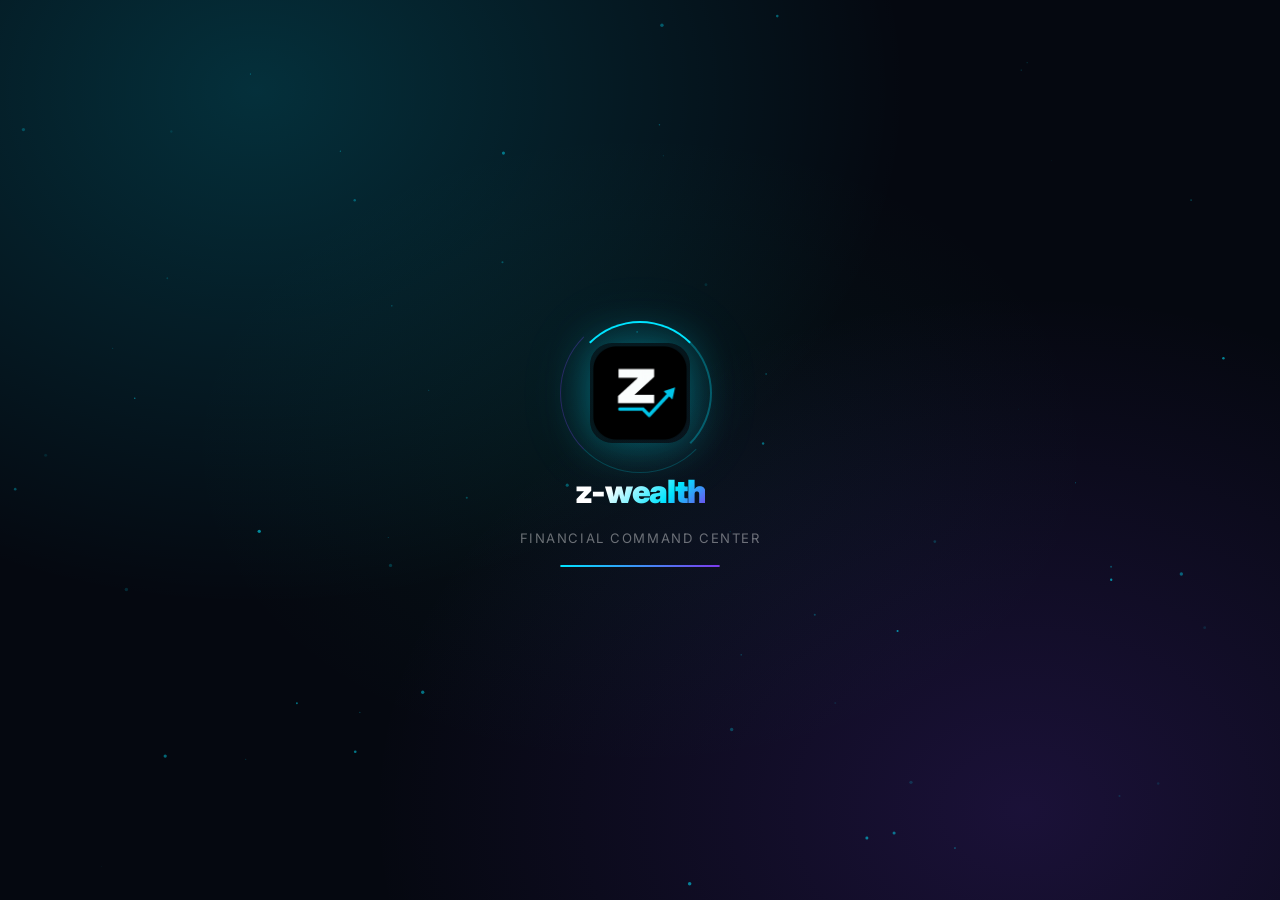
==== commit 2c685230: "Rename index-5.html to index.html" ====
--- a/index.html
+++ b/index.html
@@ -4515,7 +4515,7 @@
       </div>
 
       <!-- API Key + Secret -->
-      <div style="display:grid;grid-template-columns:1fr 1fr;gap:.55rem;margin-bottom:.8rem">
+      <div style="display:grid;grid-template-columns:1fr 1fr;gap:.55rem;margin-bottom:.4rem">
         <div>
           <div style="font-size:.65rem;color:var(--muted);margin-bottom:.3rem">API Key</div>
           <input id="bot-api-key" type="password" placeholder="Masukkan API Key" autocomplete="off" style="width:100%;padding:.48rem .65rem;border-radius:8px;font-size:.68rem;background:var(--surface2);border:1px solid var(--border);color:var(--text);font-family:'Space Mono',monospace;box-sizing:border-box;outline:none">
@@ -4524,6 +4524,12 @@
           <div style="font-size:.65rem;color:var(--muted);margin-bottom:.3rem">API Secret</div>
           <input id="bot-api-secret" type="password" placeholder="Masukkan Secret" autocomplete="off" style="width:100%;padding:.48rem .65rem;border-radius:8px;font-size:.68rem;background:var(--surface2);border:1px solid var(--border);color:var(--text);font-family:'Space Mono',monospace;box-sizing:border-box;outline:none">
         </div>
+      </div>
+      <!-- Indikator API Key status -->
+      <div id="bot-api-saved-indicator" style="display:none;align-items:center;gap:.4rem;padding:.32rem .6rem;border-radius:7px;background:rgba(16,185,129,.1);border:1px solid rgba(16,185,129,.25);margin-bottom:.8rem">
+        <svg width="11" height="11" viewBox="0 0 24 24" fill="none" stroke="#10b981" stroke-width="2.5" stroke-linecap="round"><polyline points="20 6 9 17 4 12"/></svg>
+        <span style="font-size:.62rem;color:#10b981;font-weight:700">API Key tersimpan di database</span>
+        <span id="bot-api-saved-exchange" style="font-size:.58rem;color:rgba(16,185,129,.7);margin-left:.2rem"></span>
       </div>
 
       <!-- Trade Size + Top N -->
--- a/style.css
+++ b/style.css
@@ -0,0 +1,11331 @@
+/* z-wealth · merged styles · auto-split */
+
+/* ── BLOCK 1 ── */
+:root {
+  --bg:#050810; --surface:#0b1120; --surface2:#111827; --border:#1e2d45;
+  --accent:#00e5ff; --accent2:#7c3aed; --accent3:#10b981; --accent4:#f59e0b;
+  --danger:#ef4444; --text:#e2e8f0; --muted:#64748b;
+  --glow:0 0 20px rgba(0,229,255,.15); --glow2:0 0 40px rgba(0,229,255,.3);
+  --nav-bg:rgba(11,17,32,.97); --card-shadow:0 4px 24px rgba(0,0,0,.4);
+}
+[data-theme="light"] {
+  --bg:#f0f6ff; --surface:#ffffff; --surface2:#e8f0fb; --border:#c8d8f0;
+  --accent:#0070c0; --accent2:#6d28d9; --accent3:#047857; --accent4:#b45309;
+  --danger:#c0392b; --text:#0f1e2e; --muted:#5a6a80;
+  --glow:0 0 20px rgba(0,112,192,.08); --glow2:0 0 40px rgba(0,112,192,.18);
+  --nav-bg:rgba(255,255,255,.97); --card-shadow:0 4px 24px rgba(0,0,0,.07);
+}
+*{margin:0;padding:0;box-sizing:border-box}
+html{overflow-x:hidden;max-width:100vw}
+body{background:var(--bg);color:var(--text);font-family:'Inter',sans-serif;min-height:100vh;overflow-x:hidden}
+/* Smooth transitions hanya untuk elemen yang membutuhkan */
+.stat-card,.card,.modal,.fi,.btn,.btn-primary,.btn-ghost,.btn-del,
+.login-box,.btc-badge,.acct-badge,.theme-toggle,
+nav,.nav-topstrip,.bottom-nav,
+.bnav-item,.bnav-label,.bnav-icon,
+[data-theme="light"] .stat-card,[data-theme="light"] .card{
+  transition:background-color .3s ease,border-color .3s ease,
+    color .3s ease,box-shadow .3s ease,opacity .3s ease;
+}
+
+/* ── GRID BG ── */
+.grid-bg{position:fixed;inset:0;pointer-events:none;z-index:0;
+  background-image:linear-gradient(rgba(0,229,255,.03) 1px,transparent 1px),
+    linear-gradient(90deg,rgba(0,229,255,.03) 1px,transparent 1px);
+  background-size:60px 60px}
+
+/* ── LOGIN ── */
+#login-screen{
+  position:fixed;inset:0;z-index:500;
+  background:var(--bg);
+  overflow-y:auto;
+  overflow-x:hidden;
+  display:flex;
+  align-items:center;
+  justify-content:center;
+  padding:1.5rem;
+  min-height:100dvh;
+}
+.login-box{
+  background:var(--surface);border:1px solid var(--border);border-radius:20px;
+  padding:2rem;width:100%;max-width:460px;
+  position:relative;z-index:1;
+  box-shadow:0 0 80px rgba(0,0,0,.6);
+}
+.login-logo{font-size:2rem;font-weight:800;color:var(--accent);text-align:center;letter-spacing:-.03em;text-shadow:var(--glow2);margin-bottom:.3rem}
+.login-logo span{color:var(--text)}
+.login-tagline{text-align:center;color:var(--muted);font-size:.8rem;margin-bottom:1.5rem;line-height:1.5}
+.ltabs{display:flex;background:var(--bg);border:1px solid var(--border);border-radius:10px;padding:4px;margin-bottom:1.5rem;gap:2px}
+.ltab{flex:1;display:flex;align-items:center;justify-content:center;gap:.35rem;text-align:center;padding:.6rem .3rem;border-radius:7px;cursor:pointer;font-size:.8rem;font-weight:600;color:var(--muted);transition:color .2s,background .2s;user-select:none;white-space:nowrap;overflow:hidden;text-overflow:ellipsis;line-height:1.3}
+.ltab.active{background:var(--accent);color:var(--bg)}
+
+/* seed display */
+.seed-row{display:grid;grid-template-columns:repeat(3,1fr);gap:.5rem;margin:1rem 0;width:100%}
+.sw{
+  background:var(--bg);border:1.5px solid var(--accent);border-radius:10px;
+  padding:.8rem .3rem;text-align:center;
+  font-family:'Space Mono',monospace;font-size:.9rem;font-weight:700;
+  color:var(--accent);position:relative;
+  box-shadow:var(--glow);min-height:54px;
+  display:flex;align-items:center;justify-content:center;
+  overflow:hidden;word-break:break-word;
+}
+.sw-num{position:absolute;top:3px;left:5px;font-size:.52rem;color:var(--muted);font-weight:400}
+
+/* seed inputs */
+.sinput{
+  width:100%;min-width:0;background:var(--bg);border:1.5px solid var(--border);border-radius:10px;
+  padding:.8rem .3rem;text-align:center;
+  font-family:'Space Mono',monospace;font-size:.85rem;color:var(--text);
+  outline:none;transition:border-color .2s;box-sizing:border-box;
+}
+.sinput:focus{border-color:var(--accent);box-shadow:0 0 0 3px rgba(0,229,255,.1)}
+.sinput::placeholder{color:var(--muted);font-size:.7rem}
+
+.seed-warn{
+  background:rgba(245,158,11,.08);border:1px solid rgba(245,158,11,.3);
+  border-radius:10px;padding:.9rem 1rem;font-size:.78rem;color:var(--accent4);
+  line-height:1.6;margin:.8rem 0;
+}
+.check-row{display:flex;align-items:center;gap:.7rem;margin:1rem 0;cursor:pointer;user-select:none}
+.check-box{
+  width:20px;height:20px;border:2px solid var(--border);border-radius:5px;
+  display:flex;align-items:center;justify-content:center;
+  transition:background .2s,border-color .2s;flex-shrink:0;font-size:.8rem;
+}
+.check-box.on{background:var(--accent);border-color:var(--accent);color:var(--bg)}
+.check-label{font-size:.8rem;color:var(--muted);line-height:1.4}
+.lbtn{
+  width:100%;padding:.95rem;border-radius:10px;background:var(--accent);color:var(--bg);
+  border:none;font-family:'Inter',sans-serif;font-size:.95rem;font-weight:800;
+  cursor:pointer;transition:background .2s,border-color .2s,color .2s;letter-spacing:.02em;margin-top:.5rem;
+}
+.lbtn:hover:not(:disabled){background:#33eaff;box-shadow:var(--glow2);transform:translateY(-1px)}
+.lbtn:disabled{opacity:.45;cursor:not-allowed}
+.lbtn-ghost{background:transparent;border:1.5px solid var(--border);color:var(--text);width:100%;padding:.7rem;border-radius:10px;font-family:'Inter',sans-serif;font-size:.82rem;font-weight:600;cursor:pointer;transition:background .2s,border-color .2s;margin-bottom:.5rem}
+.lbtn-ghost:hover{border-color:var(--accent);color:var(--accent)}
+.lerr{color:var(--danger);font-size:.8rem;text-align:center;margin:.5rem 0;display:none}
+.lloading{display:none;align-items:center;justify-content:center;gap:.7rem;padding:1rem;color:var(--muted);font-size:.84rem}
+
+/* ── NAV ── */
+nav{
+  position:sticky;top:0;z-index:150;
+  background:var(--nav-bg);backdrop-filter:blur(20px);
+  border-bottom:1px solid var(--border);
+  display:flex;flex-wrap:wrap;align-items:center;
+  padding:0 1rem;gap:.4rem;
+}
+.nav-logo{font-size:1.1rem;font-weight:800;color:var(--accent);letter-spacing:-.02em;padding:.85rem 0;margin-right:.3rem;white-space:nowrap;text-shadow:var(--glow);transition:color .3s}
+.nav-logo span{color:var(--text);transition:color .3s}
+
+/* ── Z-WEALTH LOGO ── */
+.nav-logo{position:relative;display:inline-flex;align-items:center}
+.zw-z{
+  color:var(--accent);
+  font-style:italic;
+  font-weight:900;
+  letter-spacing:-.04em;
+  font-size:1.25rem;
+  text-shadow:0 0 22px rgba(0,229,255,.7),0 0 6px rgba(0,229,255,.4);
+  position:relative;
+}
+.zw-z::after{
+  content:'';
+  position:absolute;
+  bottom:-3px;left:0;
+  width:110%;height:2px;
+  background:linear-gradient(90deg,var(--accent),rgba(0,229,255,.15));
+  border-radius:2px;
+}
+.zw-hyphen{
+  color:rgba(0,229,255,.4);
+  font-weight:300;
+  font-size:1rem;
+  margin:0 1px;
+  letter-spacing:0;
+}
+.zw-wealth{
+  color:#f0f9ff;
+  font-weight:800;
+  letter-spacing:-.03em;
+  font-size:1.25rem;
+}
+[data-theme="light"] .zw-z{text-shadow:0 0 16px rgba(0,100,180,.5)}
+[data-theme="light"] .zw-z::after{background:linear-gradient(90deg,var(--accent),rgba(0,100,180,.1))}
+[data-theme="light"] .zw-hyphen{color:rgba(0,100,180,.35)}
+[data-theme="light"] .zw-wealth{color:#0f172a}
+
+/* Login logo */
+.login-logo .zw-z{font-size:2.4rem;font-style:italic;font-weight:900;color:var(--accent);text-shadow:0 0 40px rgba(0,229,255,.7),0 0 10px rgba(0,229,255,.5);letter-spacing:-.04em;position:relative}
+.login-logo .zw-z::after{content:'';position:absolute;bottom:-4px;left:0;width:115%;height:2.5px;background:linear-gradient(90deg,var(--accent),transparent);border-radius:2px}
+.login-logo .zw-hyphen{font-size:2rem;color:rgba(0,229,255,.35);font-weight:300;margin:0 2px}
+.login-logo .zw-wealth{font-size:2.4rem;font-weight:800;color:#f0f9ff;letter-spacing:-.03em}
+
+/* PDF logo overrides */
+.ph-logo-z{color:#00c8ff;font-style:italic;font-weight:900;font-size:20px;letter-spacing:-.02em}
+.ph-logo-hyphen{color:rgba(0,200,255,.3);font-weight:300;font-size:18px;margin:0 1px}
+.ph-logo-wealth{color:#bae6fd;font-weight:800;font-size:20px;letter-spacing:-.02em}
+[data-theme="light"] .nav-logo{color:var(--accent)}
+[data-theme="light"] .nav-logo .wealth-text{
+  color:#fff;
+  background:var(--accent);
+  padding:0 .25rem;
+  border-radius:4px;
+  display:inline-block;
+  line-height:1.15;
+}
+[data-theme="light"] .nav-logo span{color:var(--accent)}
+.nav-tabs{display:flex;overflow-x:auto;flex:1;scrollbar-width:none;-ms-overflow-style:none}
+.nav-tabs::-webkit-scrollbar{display:none}
+.nav-tab{padding:.85rem .9rem;cursor:pointer;font-size:.75rem;font-weight:600;letter-spacing:.03em;text-transform:uppercase;color:var(--muted);border-bottom:2px solid transparent;transition:color .2s,border-color .2s;white-space:nowrap}
+.nav-tab:hover{color:var(--text)}
+.nav-tab.active{color:var(--accent);border-bottom-color:var(--accent)}
+.btc-badge{display:flex;align-items:center;gap:.35rem;background:var(--surface2);border:1px solid var(--border);border-radius:8px;padding:.4rem .7rem;font-family:'Space Mono',monospace;font-size:.7rem;white-space:nowrap}
+.live-dot{width:6px;height:6px;background:var(--accent3);border-radius:50%;animation:pulse 2s infinite}
+@keyframes pulse{0%,100%{opacity:1;transform:scale(1)}50%{opacity:.4;transform:scale(.8)}}
+.acct-badge{display:flex;align-items:center;gap:.35rem;background:var(--surface2);border:1px solid var(--border);border-radius:8px;padding:.4rem .7rem;font-size:.7rem;cursor:pointer;transition:background .2s,border-color .2s;white-space:nowrap;max-width:140px;overflow:hidden}
+.acct-badge:hover{border-color:var(--accent);color:var(--accent)}
+.acct-dot{width:6px;height:6px;background:var(--accent3);border-radius:50%;flex-shrink:0}
+
+/* ── PAGES ── */
+.page{display:none;padding:1.2rem;position:relative;z-index:1;max-width:1400px;margin:0 auto}
+.page.active{display:block;animation:fadeIn .2s ease}
+/* Chat & AI pages need flex layout */
+#page-chat.active,#page-ai-chat.active{display:flex !important;flex-direction:column;}
+#page-ai-predict.active{display:block !important;}
+@keyframes fadeIn{from{opacity:0}to{opacity:1;transform:translateY(0)}}
+
+/* ── COMMON ── */
+.ph{margin-bottom:1.2rem}
+.ph h1{font-size:1.8rem;font-weight:800;background:linear-gradient(135deg,var(--accent),var(--accent2));-webkit-background-clip:text;-webkit-text-fill-color:transparent;background-clip:text;margin-bottom:.2rem}
+.ph p{color:var(--muted);font-size:.82rem}
+.sec-hdr{display:flex;align-items:center;justify-content:space-between;margin-bottom:1.1rem}
+.sec-title{font-size:.9rem;font-weight:700;text-transform:uppercase;letter-spacing:.08em;display:flex;align-items:center;gap:.5rem}
+.sec-title::before{content:'';display:block;width:4px;height:14px;background:var(--accent);border-radius:2px}
+
+/* ── STATS ── */
+.stats-grid{display:grid;grid-template-columns:repeat(auto-fit,minmax(150px,1fr));gap:.8rem;margin-bottom:1.2rem}
+.stat-card{background:var(--surface);border:1px solid var(--border);border-radius:14px;padding:1.4rem;transition:all .3s;cursor:default}
+.stat-card:hover{border-color:var(--accent);box-shadow:var(--glow);transform:translateY(-2px)}
+.slabel{font-size:.72rem;text-transform:uppercase;letter-spacing:.1em;color:var(--muted);margin-bottom:.4rem}
+.sval{font-size:1.7rem;font-weight:800;font-family:'Space Mono',monospace;line-height:1}
+.ssub{font-size:.75rem;color:var(--muted);margin-top:.3rem;font-family:'Space Mono',monospace}
+.pos{color:var(--accent3)}.neg{color:var(--danger)}.acc{color:var(--accent)}.gld{color:var(--accent4)}
+
+/* ── BUTTONS ── */
+.btn{padding:.65rem 1.3rem;border-radius:8px;font-family:'Inter',sans-serif;font-weight:700;font-size:.82rem;letter-spacing:.03em;cursor:pointer;border:none;transition:all .2s}
+.btn-primary{background:var(--accent);color:var(--bg)}
+.btn-primary:hover{background:#33eaff;box-shadow:var(--glow2);transform:translateY(-1px)}
+.btn-ghost{background:transparent;border:1px solid var(--border);color:var(--text)}
+.btn-ghost:hover{border-color:var(--accent);color:var(--accent)}
+.btn-sm{padding:.38rem .8rem;font-size:.75rem}
+.btn-del{background:transparent;border:1px solid var(--danger);color:var(--danger);padding:.35rem .7rem;font-size:.72rem;border-radius:6px;cursor:pointer;font-family:'Inter',sans-serif;font-weight:700;transition:all .2s}
+.btn-del:hover{background:var(--danger);color:#fff}
+
+/* ── CHART AREA ── */
+.chart-wrap{background:var(--surface);border:1px solid var(--border);border-radius:14px;padding:1.4rem;margin-bottom:1.4rem}
+.chart-container{position:relative;height:240px;margin-top:.8rem}
+
+/* ── TABLE ── */
+.tbl-wrap{background:var(--surface);border:1px solid var(--border);border-radius:14px;overflow-x:auto;overflow-y:visible;-webkit-overflow-scrolling:touch}
+table{width:100%;border-collapse:collapse;min-width:600px}
+th{background:var(--surface2);padding:.85rem 1.1rem;text-align:left;font-size:.72rem;text-transform:uppercase;letter-spacing:.08em;color:var(--muted);border-bottom:1px solid var(--border);white-space:nowrap}
+td{padding:.85rem 1.1rem;border-bottom:1px solid var(--border);font-family:'Space Mono',monospace;font-size:.8rem;white-space:nowrap}
+tr:last-child td{border-bottom:none}
+tr:hover td{background:rgba(0,229,255,.02)}
+.badge{display:inline-block;padding:.18rem .55rem;border-radius:4px;font-size:.68rem;font-weight:700;letter-spacing:.04em}
+.bg{background:rgba(16,185,129,.15);color:var(--accent3);border:1px solid rgba(16,185,129,.3)}
+.br{background:rgba(239,68,68,.15);color:var(--danger);border:1px solid rgba(239,68,68,.3)}
+.bb{background:rgba(0,229,255,.1);color:var(--accent);border:1px solid rgba(0,229,255,.2)}
+
+/* ── MODAL ── */
+.overlay{display:none;position:fixed;inset:0;background:rgba(0,0,0,.7);backdrop-filter:blur(6px);z-index:300;align-items:center;justify-content:center;padding:1rem}
+.overlay.open{display:flex;animation:fadeIn .2s}
+.modal{background:var(--surface);border:1px solid var(--border);border-radius:20px;padding:2rem;width:100%;max-width:460px;box-shadow:0 0 60px rgba(0,0,0,.5);max-height:90vh;overflow-y:auto}
+.modal-title{font-size:1.15rem;font-weight:800;color:var(--accent);margin-bottom:1.4rem}
+
+/* ── FORM ── */
+.fg{margin-bottom:1.1rem}
+.fl{display:block;font-size:.75rem;font-weight:600;text-transform:uppercase;letter-spacing:.08em;color:var(--muted);margin-bottom:.35rem}
+.fi,.fs{width:100%;background:var(--bg);border:1px solid var(--border);border-radius:8px;padding:.65rem .9rem;color:var(--text);font-family:'Space Mono',monospace;font-size:.85rem;transition:border-color .2s;outline:none}
+.fi:focus,.fs:focus{border-color:var(--accent);box-shadow:0 0 0 3px rgba(0,229,255,.1)}
+.fs option{background:var(--surface2)}
+.frow{display:grid;grid-template-columns:1fr 1fr;gap:1rem}
+.modal-footer{display:flex;gap:.8rem;justify-content:flex-end;margin-top:1.4rem}
+
+/* ── SIMULATION ── */
+.sim-results{display:flex;flex-direction:column;gap:1rem}
+.sim-card{background:var(--surface);border:1px solid var(--border);border-radius:14px;padding:1.4rem}
+.sim-tbl-wrap{max-height:320px;overflow-y:auto}
+.sim-tbl-wrap::-webkit-scrollbar{width:4px}
+.sim-tbl-wrap::-webkit-scrollbar-thumb{background:var(--border);border-radius:2px}
+
+input[type=range]{width:100%;-webkit-appearance:none;height:4px;background:var(--border);border-radius:2px;outline:none}
+input[type=range]::-webkit-slider-thumb{-webkit-appearance:none;width:16px;height:16px;background:var(--accent);border-radius:50%;cursor:pointer;box-shadow:0 0 8px rgba(0,229,255,.5)}
+
+/* ── PORTFOLIO ── */
+.port-grid{display:grid;grid-template-columns:repeat(auto-fill,minmax(260px,1fr));gap:1rem;margin-bottom:1.4rem}
+.port-card{background:var(--surface);border:1px solid var(--border);border-radius:14px;padding:1.4rem;transition:all .3s}
+.port-card:hover{border-color:var(--accent);transform:translateY(-2px)}
+.port-top{display:flex;justify-content:space-between;align-items:flex-start;margin-bottom:.9rem}
+.asset-icon{width:40px;height:40px;border-radius:10px;display:flex;align-items:center;justify-content:center;font-size:1.2rem;background:linear-gradient(135deg,rgba(0,229,255,.12),rgba(124,58,237,.12));border:1px solid var(--border)}
+.asset-name{font-weight:700;font-size:.95rem}
+.asset-ticker{font-size:.7rem;color:var(--muted);font-family:'Space Mono',monospace}
+.asset-price{font-family:'Space Mono',monospace;font-size:1.3rem;font-weight:700;color:var(--accent);margin-bottom:.2rem}
+.pbar{height:4px;background:var(--border);border-radius:2px;overflow:hidden;margin:.5rem 0}
+.pbar-fill{height:100%;border-radius:2px}
+
+/* ── TOAST ── */
+/* Toast — positioned via #toast-wrapper, not directly */
+.toast {
+  width: 100%;
+  box-sizing: border-box;
+  opacity: 0;
+  pointer-events: none;
+  transform: translateY(16px) scale(.97);
+  transition: transform .32s cubic-bezier(.34,1.3,.64,1), opacity .22s ease;
+  font-family: 'Inter', sans-serif;
+  line-height: 1.45;
+  word-break: break-word;
+  overflow-wrap: break-word;
+}
+.toast > div {
+  width: 100%;
+  box-sizing: border-box;
+  word-break: break-word;
+  overflow-wrap: break-word;
+  white-space: normal;
+}
+.toast.show {
+  transform: translateY(0) scale(1);
+  opacity: 1;
+  pointer-events: auto;
+}
+
+
+.sync-bar{position:fixed;top:calc(5rem + env(safe-area-inset-top,0px));right:1rem;background:var(--surface2);border:1px solid var(--border);border-radius:8px;padding:.35rem .7rem;font-size:.68rem;color:var(--muted);z-index:201;display:none;align-items:center;gap:.4rem;font-family:'Space Mono',monospace;box-shadow:0 4px 16px rgba(0,0,0,.3)}
+@media(max-width:640px){.sync-bar{top:calc(3rem + env(safe-area-inset-top,0px));right:.75rem}}
+.sdot{width:6px;height:6px;border-radius:50%;background:var(--accent3);flex-shrink:0}
+.sdot.syncing{background:var(--accent4);animation:pulse 1s infinite}
+.sdot.err{background:var(--danger)}
+
+/* ── EMPTY ── */
+.empty{text-align:center;padding:3rem 1rem;color:var(--muted)}
+.empty .emoji{font-size:2.5rem;margin-bottom:.8rem}
+.empty h3{font-size:1rem;margin-bottom:.4rem;color:var(--text)}
+.empty p{font-size:.82rem}
+
+/* ── TWO COL ── */
+.two-col{display:grid;grid-template-columns:1fr 1fr;gap:1.4rem}
+
+/* ── RESPONSIVE ── */
+@media(max-width:900px){
+  .two-col{grid-template-columns:1fr}
+}
+@media(max-width:640px){
+  .frow{grid-template-columns:1fr}
+  .nav-tab{padding:.75rem .6rem;font-size:.68rem;letter-spacing:.01em}
+  .page{padding:.9rem}
+  .ph h1{font-size:1.5rem}
+  .ph{margin-bottom:.9rem}
+  .stats-grid{grid-template-columns:1fr 1fr;gap:.6rem}
+  .stat-card{padding:1rem}
+  .sval{font-size:1.4rem}
+  /* Login mobile */
+  #login-screen{padding:1rem;align-items:flex-start;padding-top:2rem}
+  .login-box{padding:1.4rem;border-radius:16px}
+  .login-logo{font-size:1.7rem}
+  .login-tagline{font-size:.75rem;margin-bottom:1.2rem}
+  .ltabs{margin-bottom:1rem;padding:3px}
+  .ltab{font-size:.72rem;padding:.55rem .2rem}
+  .seed-warn{font-size:.73rem;padding:.7rem}
+  .seed-row{gap:.4rem}
+  .sw{font-size:.82rem;min-height:48px;padding:.7rem .2rem}
+  .sinput{font-size:.78rem;padding:.7rem .2rem}
+  .sinput::placeholder{font-size:.65rem}
+  .lbtn{font-size:.88rem;padding:.85rem}
+  /* App */
+  .chart-container{height:200px}
+  .modal{padding:1.4rem;border-radius:14px}
+  .port-grid{grid-template-columns:1fr}
+  .btc-badge{display:none}
+  .acct-badge{max-width:110px}
+  nav{padding:0 .75rem;gap:.3rem}
+  .nav-logo{font-size:1rem;padding:.75rem 0}
+  table{min-width:480px}
+  td,th{padding:.65rem .75rem;font-size:.72rem}
+}
+@media(max-width:400px){
+  .stats-grid{grid-template-columns:1fr}
+  #login-screen{padding:.75rem}
+  .login-box{padding:1.1rem}
+  .ltab{font-size:.66rem;padding:.5rem .15rem}
+  .seed-row{gap:.3rem}
+  .sw,.sinput{font-size:.75rem;padding:.6rem .15rem;min-height:44px}
+  .lbtn{font-size:.85rem;padding:.8rem}
+}
+
+/* ── LOGOUT BTN ── */
+.logout-btn{background:transparent;border:1px solid var(--border);border-radius:8px;padding:.4rem .7rem;font-size:.72rem;color:var(--muted);cursor:pointer;font-family:'Inter',sans-serif;font-weight:600;transition:all .2s;white-space:nowrap;flex-shrink:0}
+.logout-btn:hover{border-color:var(--danger);color:var(--danger)}
+.export-pdf-btn{background:transparent;border:1px solid rgba(0,229,255,.3);border-radius:8px;padding:.4rem .7rem;font-size:.72rem;color:var(--accent);cursor:pointer;font-family:'Inter',sans-serif;font-weight:700;transition:all .2s;white-space:nowrap;flex-shrink:0}
+.export-pdf-btn:hover{background:rgba(0,229,255,.1);border-color:var(--accent);box-shadow:var(--glow)}
+@media(max-width:640px){.logout-txt{display:none}.logout-btn{padding:.4rem .55rem;font-size:.82rem}.export-txt{display:none}.export-pdf-btn{padding:.4rem .55rem;font-size:.82rem}}
+
+/* ── BTC LIVE CHART ── */
+.btc-chart-wrap{background:var(--surface);border:1px solid var(--border);border-radius:14px;padding:1.4rem;margin-bottom:1.4rem}
+.btc-chart-header{display:flex;align-items:flex-start;justify-content:space-between;flex-wrap:wrap;gap:.8rem;margin-bottom:1rem}
+.btc-price-display{display:flex;flex-direction:column;gap:.2rem}
+.btc-price-big{font-family:'Space Mono',monospace;font-size:1.9rem;font-weight:700;color:var(--accent4);line-height:1}
+.btc-price-idr{font-family:'Space Mono',monospace;font-size:.78rem;color:var(--muted)}
+.btc-change-badge{display:inline-flex;align-items:center;gap:.3rem;padding:.3rem .7rem;border-radius:6px;font-size:.8rem;font-weight:700;font-family:'Space Mono',monospace;margin-top:.3rem}
+.btc-change-badge.up{background:rgba(16,185,129,.15);color:var(--accent3);border:1px solid rgba(16,185,129,.3)}
+.btc-change-badge.dn{background:rgba(239,68,68,.15);color:var(--danger);border:1px solid rgba(239,68,68,.3)}
+.tf-btns{display:flex;gap:.3rem;flex-wrap:wrap}
+.tf-btn{padding:.35rem .7rem;border-radius:6px;font-size:.72rem;font-weight:700;font-family:'Space Mono',monospace;cursor:pointer;border:1px solid var(--border);background:transparent;color:var(--muted);transition:all .2s}
+.tf-btn:hover{border-color:var(--accent);color:var(--accent)}
+.tf-btn.active{background:var(--accent);border-color:var(--accent);color:var(--bg)}
+.btc-chart-container{position:relative;height:280px;margin-top:.5rem}
+.btc-chart-loading{position:absolute;inset:0;display:flex;align-items:center;justify-content:center;background:rgba(11,17,32,.7);border-radius:8px;font-size:.82rem;color:var(--muted);gap:.6rem;z-index:10}
+.btc-ohlc{display:flex;gap:1rem;flex-wrap:wrap;margin-top:.8rem;padding-top:.8rem;border-top:1px solid var(--border)}
+.btc-ohlc-item{display:flex;flex-direction:column;gap:.1rem}
+.btc-ohlc-label{font-size:.62rem;text-transform:uppercase;letter-spacing:.08em;color:var(--muted)}
+.btc-ohlc-val{font-family:'Space Mono',monospace;font-size:.78rem;font-weight:700}
+@media(max-width:640px){
+  .btc-price-big{font-size:1.5rem}
+  .btc-chart-container{height:220px}
+  .tf-btn{padding:.3rem .55rem;font-size:.68rem}
+  .btc-ohlc{gap:.6rem}
+  .btc-ohlc-val{font-size:.72rem}
+}
+
+/* ── BOTTOM NAV (mobile only) ── */
+.bottom-nav{
+  display:none;
+  position:fixed;
+  bottom:calc(16px + env(safe-area-inset-bottom,0px));
+  left:50%;transform:translateX(-50%);
+  z-index:200;
+  isolation:auto;
+  will-change:opacity;
+  width:calc(100% - 32px);
+  max-width:480px;
+  border-radius:28px;
+  border:none;
+  padding:0;
+  /* Base glass dark - transparan */
+  background:rgba(5,8,20,0.28);
+  backdrop-filter:blur(52px) saturate(1.8) brightness(1.2);
+  -webkit-backdrop-filter:blur(52px) saturate(1.8) brightness(1.2);
+  box-shadow:
+    0 8px 32px rgba(0,0,0,.25),
+    0 2px 8px rgba(0,0,0,.15),
+    0 0 0 1px rgba(255,255,255,.07) inset,
+    0 1px 0 rgba(255,255,255,.1) inset;
+  transition: transform .3s cubic-bezier(.4,0,.2,1), opacity .3s ease;
+}
+.bottom-nav.bnav-hidden {
+  transform: translateX(-50%) translateY(calc(100% + 24px));
+  opacity: 0;
+  pointer-events: none;
+}
+.bnav-items{display:flex;align-items:stretch;border-radius:28px;overflow:visible;padding:5px 8px;gap:2px}
+.bnav-item{
+  flex:1;display:flex;flex-direction:column;align-items:center;justify-content:center;
+  padding:.5rem .15rem .45rem;gap:.14rem;cursor:pointer;
+  color:rgba(255,255,255,0.45);
+  transition:color .25s ease, background .25s ease;
+  border:none;background:none;
+  font-family:'Inter',sans-serif;
+  -webkit-tap-highlight-color:transparent;
+  position:relative;
+  border-radius:22px;
+  overflow:visible !important;
+}
+.bnav-item:active{background:rgba(255,255,255,.06);transform:scale(.95)}
+.bnav-item .bnav-icon{
+  transition:transform .35s cubic-bezier(.34,1.56,.64,1), filter .25s ease;
+  will-change:transform;
+  overflow:visible;
+}
+.bnav-item .bnav-label{
+  transition:color .25s ease, letter-spacing .25s ease, font-weight .1s;
+  font-size:.48rem;letter-spacing:.02em;font-weight:700;white-space:nowrap;overflow:hidden;text-overflow:clip;
+}
+
+.bnav-icon{font-size:1.5rem;line-height:1;display:flex;align-items:center;justify-content:center;width:28px;height:28px;padding-top:8px;margin-top:-8px;transition:transform .35s cubic-bezier(.34,1.56,.64,1), filter .25s ease;will-change:transform;perspective:200px;overflow:visible}
+.bnav-icon svg{stroke:currentColor;transition:stroke .25s;overflow:visible}
+.bnav-label{font-size:.52rem;font-weight:700;letter-spacing:.04em;text-transform:uppercase;line-height:1;white-space:nowrap;transition:color .25s ease,transform .3s cubic-bezier(.34,1.56,.64,1),opacity .25s ease;opacity:.6}
+
+/* ── BNAV ACTIVE STATE ── */
+.bnav-item.active{color:var(--accent)}
+.bnav-item.active::before{content:'';position:absolute;inset:0;background:rgba(0,229,255,.08);border-radius:22px;border:1px solid rgba(0,229,255,.12)}
+.bnav-item.active .bnav-icon{transform:translateY(-3px) scale(1.15);filter:drop-shadow(0 0 8px rgba(0,229,255,.7))}
+.bnav-item.active .bnav-label{letter-spacing:.08em;opacity:1;transform:translateY(-1px)}
+/* Top nav account+logout strip on mobile */
+.nav-topstrip{
+  display:none;
+  background:var(--nav-bg);
+  border-bottom:1px solid var(--border);
+  padding:.4rem .75rem;
+  align-items:center;justify-content:space-between;gap:.4rem;
+  position:relative;z-index:200;
+  width:100%;box-sizing:border-box;overflow:hidden;
+}
+.nav-topstrip-left{min-width:0;flex:1;overflow:hidden;display:flex;align-items:center;gap:.5rem}
+@media(max-width:640px){
+  .bottom-nav{display:block}
+  .nav-tabs{display:none !important}
+  .nav-right-desktop{display:none !important}
+  .nav-topstrip{display:flex}
+  nav{padding:0 1rem;min-height:44px}
+  .nav-logo{font-size:1rem;padding:.7rem 0}
+  #app .page:not(#page-chat):not(#page-ai-chat){padding-bottom:calc(10rem + env(safe-area-inset-bottom,0)) !important}
+  #page-theme, #page-alerts { padding-bottom: calc(10rem + env(safe-area-inset-bottom,0)) !important; }
+}
+/* Desktop: bottom nav & topstrip hidden, normal nav */
+@media(min-width:641px){
+  .bottom-nav{display:none !important}
+  .nav-topstrip{display:none !important}
+  .nav-right-desktop{display:flex !important}
+  .nav-tabs{display:flex !important}
+}
+
+/* ── SIMULATION NEW ── */
+.sim-param-card{background:var(--surface);border:1px solid var(--border);border-radius:14px;margin-bottom:1.2rem;overflow:hidden}
+.sim-param-toggle{
+  width:100%;display:flex;align-items:center;justify-content:space-between;
+  padding:1rem 1.2rem;background:none;border:none;color:var(--text);
+  font-family:'Inter',sans-serif;font-size:.9rem;font-weight:700;cursor:pointer;
+  text-align:left;
+}
+.sim-param-toggle:hover{background:rgba(0,229,255,.04)}
+#sim-param-arrow{color:var(--accent);transition:transform .25s;font-size:.8rem}
+.sim-param-body{padding:0 1.2rem 1.2rem;border-top:1px solid var(--border)}
+.sim-param-grid{display:grid;grid-template-columns:1fr 1fr;gap:.8rem 1rem;margin-top:1rem}
+.sim-summary-grid{display:grid;grid-template-columns:repeat(3,1fr);gap:.7rem;margin-bottom:1rem}
+.sim-sum-card{background:var(--surface);border:1px solid var(--border);border-radius:12px;padding:1rem;display:flex;flex-direction:column;gap:.25rem}
+.sim-sum-card.accent{border-color:rgba(0,229,255,.3);background:rgba(0,229,255,.04)}
+.sim-sum-card.green{border-color:rgba(16,185,129,.3);background:rgba(16,185,129,.04)}
+.sim-sum-label{font-size:.65rem;text-transform:uppercase;letter-spacing:.08em;color:var(--muted)}
+.sim-sum-val{font-family:'Space Mono',monospace;font-size:1rem;font-weight:700;line-height:1.2}
+.sim-sum-sub{font-family:'Space Mono',monospace;font-size:.72rem;color:var(--muted)}
+@media(max-width:640px){
+  .sim-param-grid{grid-template-columns:1fr}
+  .sim-summary-grid{grid-template-columns:1fr 1fr}
+  .sim-sum-val{font-size:.9rem}
+  .sim-param-toggle{padding:.85rem 1rem;font-size:.85rem}
+  .sim-param-body{padding:0 1rem 1rem}
+}
+@media(max-width:400px){
+  .sim-summary-grid{grid-template-columns:1fr}
+}
+
+/* ══════════ NAVBAR SLIDING ANIMATION ══════════ */
+#bnav-indicator{
+  position:absolute;top:4px;height:3px;
+  background:linear-gradient(90deg, rgba(0,229,255,0.4), var(--accent), rgba(0,229,255,0.4));
+  background-size:200% 100%;
+  border-radius:0 0 4px 4px;
+  box-shadow:0 0 12px rgba(0,229,255,.8), 0 0 4px rgba(0,229,255,.4), 0 2px 16px rgba(0,229,255,.25);
+  pointer-events:none;
+  transition:left .42s cubic-bezier(.34,1.56,.64,1), width .3s cubic-bezier(.34,1.56,.64,1);
+  animation:indicatorShimmer 2s ease infinite;
+}
+@keyframes indicatorShimmer{
+  0%,100%{background-position:0% 0%}
+  50%{background-position:100% 0%}
+}
+/* ══ ACCOUNT MODAL — LIQUID GLASS ══ */
+.modal-acct-glass{
+  background:rgba(10,16,32,0.55);
+  backdrop-filter:blur(48px) saturate(1.8) brightness(1.15);
+  -webkit-backdrop-filter:blur(48px) saturate(1.8) brightness(1.15);
+  border:1px solid rgba(255,255,255,0.10);
+  box-shadow:
+    0 32px 80px rgba(0,0,0,.55),
+    0 0 0 1px rgba(0,229,255,0.06) inset,
+    0 1px 0 rgba(255,255,255,0.12) inset;
+}
+[data-theme="light"] .modal-acct-glass{
+  background:rgba(240,248,255,0.75);
+  backdrop-filter:blur(48px) saturate(2) brightness(1.05);
+  -webkit-backdrop-filter:blur(48px) saturate(2) brightness(1.05);
+  border:1px solid rgba(186,230,253,0.8);
+  box-shadow:
+    0 24px 64px rgba(0,80,160,.18),
+    0 0 0 1px rgba(255,255,255,0.9) inset;
+}
+[data-theme="light"] .acct-seed-box{
+  background:rgba(224,242,255,0.6)!important;
+  border-color:rgba(14,165,233,.2)!important;
+}
+[data-theme="light"] .acct-stats{
+  background:rgba(241,249,255,0.8)!important;
+  border-color:rgba(186,230,253,.5)!important;
+}
+[data-theme="light"] .acct-stat-sep{background:rgba(186,230,253,.6)!important}
+[data-theme="light"] .acct-title{color:#0284c7!important}
+[data-theme="light"] .acct-title-icon{background:rgba(14,165,233,.1)!important;border-color:rgba(14,165,233,.2)!important;color:#0284c7!important}
+[data-theme="light"] .acct-x{background:rgba(0,0,0,.04)!important;border-color:rgba(0,0,0,.08)!important;color:#64748b!important}
+.acct-hdr{display:flex;justify-content:space-between;align-items:center;margin-bottom:1.3rem}
+.acct-title{display:flex;align-items:center;gap:.5rem;font-size:1.05rem;font-weight:800;color:var(--accent);letter-spacing:.02em}
+.acct-title-icon{width:30px;height:30px;border-radius:8px;background:rgba(0,229,255,.1);border:1px solid rgba(0,229,255,.2);display:flex;align-items:center;justify-content:center;color:var(--accent)}
+[data-theme="light"] .acct-title-icon{background:rgba(0,136,204,.1);border-color:rgba(0,136,204,.25)}
+.acct-x{background:rgba(255,255,255,.06);border:1px solid rgba(255,255,255,.1);border-radius:8px;padding:6px;cursor:pointer;color:var(--muted);display:flex;align-items:center;transition:all .2s}
+.acct-x:hover{background:rgba(255,255,255,.12);color:var(--text)}
+[data-theme="light"] .acct-x{background:rgba(0,0,0,.05);border-color:rgba(0,0,0,.1)}
+
+/* Seed box */
+.acct-seed-box{
+  background:rgba(0,229,255,.04);
+  border:1px solid rgba(0,229,255,.12);
+  border-radius:14px;padding:1rem 1.1rem;margin-bottom:1rem;
+}
+[data-theme="light"] .acct-seed-box{
+  background:rgba(0,136,204,.04);
+  border-color:rgba(0,136,204,.15);
+}
+.acct-seed-lbl{font-size:.65rem;color:var(--muted);text-transform:uppercase;letter-spacing:.12em;font-weight:700;margin-bottom:.6rem}
+.acct-seed-warn{display:flex;align-items:flex-start;gap:.4rem;font-size:.7rem;color:var(--muted);margin-top:.65rem;line-height:1.55}
+.acct-seed-warn svg{flex-shrink:0;margin-top:1px;color:var(--accent4)}
+
+/* Stats row */
+.acct-stats{display:flex;align-items:stretch;background:rgba(255,255,255,.04);border:1px solid rgba(255,255,255,.07);border-radius:14px;margin-bottom:.9rem;overflow:hidden}
+[data-theme="light"] .acct-stats{background:rgba(0,0,0,.03);border-color:rgba(0,0,0,.07)}
+.acct-stat{flex:1;padding:.9rem .5rem;text-align:center}
+.acct-stat-sep{width:1px;background:rgba(255,255,255,.07);margin:10px 0}
+[data-theme="light"] .acct-stat-sep{background:rgba(0,0,0,.08)}
+.acct-stat-l{font-size:.65rem;color:var(--muted);text-transform:uppercase;letter-spacing:.08em;font-weight:600;margin-bottom:.3rem}
+.acct-stat-v{font-size:1.4rem;font-weight:800;font-family:'Space Mono',monospace;color:var(--accent)}
+
+/* Sync */
+.acct-sync{font-size:.7rem;color:var(--muted);text-align:center;margin-bottom:.9rem;opacity:.7}
+
+/* Multi-device badge */
+.acct-mdev{
+  display:flex;align-items:center;gap:.7rem;
+  padding:.75rem 1rem;
+  background:rgba(16,185,129,.07);
+  border:1px solid rgba(16,185,129,.18);
+  border-radius:12px;margin-bottom:1.1rem;
+}
+[data-theme="light"] .acct-mdev{background:rgba(5,150,105,.06);border-color:rgba(5,150,105,.2)}
+.acct-mdev-dot{width:8px;height:8px;border-radius:50%;background:#10b981;box-shadow:0 0 8px rgba(16,185,129,.6);flex-shrink:0}
+.acct-mdev-t{font-size:.76rem;font-weight:700;color:#10b981;margin-bottom:.15rem}
+.acct-mdev-s{font-size:.68rem;color:var(--muted);line-height:1.4}
+
+/* Action buttons */
+.acct-btns{display:flex;gap:.5rem;margin-top:.25rem}
+.acct-btns .btn{
+  flex:1;
+  background:transparent!important;
+  border-width:1.5px!important;
+  border-style:solid!important;
+  border-radius:13px!important;
+  padding:.72rem .3rem!important;
+  font-weight:700!important;
+  font-size:.78rem!important;
+  display:flex!important;align-items:center!important;justify-content:center!important;gap:.35rem!important;
+  cursor:pointer!important;
+  transition:background .2s,opacity .2s!important;
+  white-space:nowrap;
+}
+.acct-btns .btn-ghost{
+  border-color:rgba(148,163,184,.3)!important;
+  color:var(--muted)!important;
+}
+.acct-btns .btn-ghost:hover{background:rgba(148,163,184,.08)!important}
+.acct-btn-seed{border-color:rgba(245,158,11,.5)!important;color:var(--accent4)!important}
+.acct-btn-seed:hover{background:rgba(245,158,11,.08)!important}
+.acct-btn-out{border-color:rgba(239,68,68,.45)!important;color:var(--danger)!important}
+.acct-btn-out:hover{background:rgba(239,68,68,.08)!important}
+[data-theme="light"] .acct-btns .btn-ghost{border-color:rgba(100,116,139,.3)!important;color:#334155!important}
+
+/* Settings group (notif + fingerprint) */
+.acct-settings-group{
+  border:1px solid rgba(255,255,255,.07);
+  border-radius:14px;
+  overflow:hidden;
+  margin-bottom:1rem;
+  background:rgba(255,255,255,.025);
+}
+.acct-setting-row{
+  display:flex;align-items:center;justify-content:space-between;
+  gap:.75rem;padding:.85rem 1rem;
+}
+.acct-setting-left{display:flex;align-items:center;gap:.7rem;min-width:0;flex:1}
+.acct-setting-icon{
+  width:34px;height:34px;border-radius:10px;
+  border:1px solid rgba(255,255,255,.1);
+  display:flex;align-items:center;justify-content:center;flex-shrink:0;
+}
+.acct-setting-text{min-width:0}
+.acct-setting-title{font-size:.76rem;font-weight:700;color:var(--text);margin-bottom:.15rem}
+.acct-setting-sub{font-size:.64rem;color:var(--muted);line-height:1.4}
+
+/* Notif activate button */
+.acct-notif-toggle-btn{
+  flex-shrink:0;padding:.38rem .9rem;border-radius:8px;
+  border:1.5px solid rgba(239,68,68,.45);
+  background:rgba(239,68,68,.08);
+  color:#ef4444;font-size:.7rem;font-weight:700;
+  cursor:pointer;font-family:inherit;transition:all .2s;
+  white-space:nowrap;
+}
+.acct-notif-toggle-btn:hover{background:rgba(239,68,68,.15)}
+
+/* Fingerprint toggle switch */
+.acct-fp-toggle{
+  flex-shrink:0;width:46px;height:26px;border-radius:100px;
+  background:rgba(255,255,255,.1);border:1.5px solid rgba(255,255,255,.12);
+  cursor:pointer;position:relative;transition:all .28s;
+}
+.acct-fp-knob{
+  position:absolute;top:3px;left:3px;
+  width:18px;height:18px;border-radius:50%;
+  background:#64748b;transition:all .28s;
+  box-shadow:0 1px 4px rgba(0,0,0,.3);
+}
+
+
+/* ══ BOTTOM NAV IMPROVEMENTS ══ */
+.bnav-item svg{width:22px;height:22px}
+
+
+/* ══════════════════════════════════════════════
+   PROPORTIONAL LAYOUT IMPROVEMENTS
+══════════════════════════════════════════════ */
+
+/* -- Fix SVG inline display everywhere -- */
+svg { display:inline-block; }
+
+/* -- Fix section-label flex display -- */
+.section-label {
+  display:flex !important;
+  align-items:center;
+  gap:.35rem;
+}
+
+/* -- Fix chat-topbar-title -- */
+.chat-topbar-title {
+  display:flex !important;
+  align-items:center;
+  gap:.4rem;
+  font-size:.92rem;
+  font-weight:800;
+}
+
+/* -- Fix chat empty state icon centering -- */
+.chat-empty-icon {
+  display:flex;
+  align-items:center;
+  justify-content:center;
+  margin-bottom:.5rem;
+}
+
+/* -- Fix news sentiment badge alignment -- */
+.news-sentiment-badge {
+  display:inline-flex !important;
+  align-items:center;
+}
+
+/* -- AI chips better layout -- */
+.ai-suggestions {
+  padding:.55rem 1rem 0;
+  gap:.4rem;
+}
+.ai-chip {
+  display:inline-flex !important;
+  align-items:center;
+  gap:.35rem;
+  padding:.38rem .85rem;
+}
+
+/* -- pred-verdict icon alignment -- */
+#pred-verdict-icon {
+  display:inline-flex;
+  align-items:center;
+  justify-content:center;
+  font-size:1.3rem;
+  line-height:1;
+}
+.pred-verdict {
+  display:flex;
+  align-items:center;
+  gap:.6rem;
+}
+
+/* -- Fix pred-level-row -- */
+.pred-level-row {
+  display:flex;
+  align-items:center;
+  justify-content:space-between;
+}
+.pred-level-row > span:first-child {
+  display:inline-flex;
+  align-items:center;
+  gap:.4rem;
+}
+
+/* -- Fix toast SVG display -- */
+.toast-inner {
+  display:flex;
+  align-items:center;
+  gap:.4rem;
+}
+
+/* -- Fix inline SVG alignment in spans -- */
+span svg, div svg.inline {
+  vertical-align:middle;
+  flex-shrink:0;
+}
+
+/* -- Page header proportional -- */
+.ph h1 {
+  display:flex;
+  align-items:center;
+  gap:.5rem;
+}
+
+/* -- Better sim-param-toggle -- */
+.sim-param-toggle {
+  display:flex;
+  align-items:center;
+  gap:.5rem;
+  width:100%;
+}
+.sim-param-toggle > span:first-child {
+  display:inline-flex;
+  align-items:center;
+  gap:.4rem;
+}
+
+/* -- Fix news page padding on mobile -- */
+@media(max-width:640px) {
+  #page-news { padding:.9rem .9rem 5rem; }
+  .news-card { padding:.85rem .95rem; }
+}
+
+/* ── News Detail Modal ── */
+#news-modal-overlay {
+  position:fixed;inset:0;z-index:450;
+  background:rgba(0,0,0,.82);backdrop-filter:blur(8px);
+  display:none;align-items:flex-end;justify-content:center;
+}
+#news-modal-overlay.open { display:flex; }
+#news-modal-box {
+  background:var(--surface);border:1px solid var(--border);
+  border-radius:22px 22px 0 0;width:100%;max-width:620px;
+  max-height:90vh;overflow-y:auto;padding:1.5rem 1.3rem 2.8rem;
+  position:relative;animation:nmSlideUp .26s ease;
+}
+@keyframes nmSlideUp { from{transform:translateY(50px);opacity:0} to{transform:translateY(0);opacity:1} }
+#news-modal-close {
+  position:absolute;top:1rem;right:1rem;
+  background:var(--surface2);border:1px solid var(--border);
+  border-radius:50%;width:34px;height:34px;cursor:pointer;
+  display:flex;align-items:center;justify-content:center;
+  font-size:1rem;color:var(--muted);
+}
+#news-modal-close:hover{color:var(--text);border-color:var(--accent);}
+.nm-badge{display:inline-flex;align-items:center;gap:.3rem;padding:.22rem .7rem;border-radius:100px;font-size:.62rem;font-weight:800;letter-spacing:.04em;margin-bottom:.8rem;}
+.nm-title{font-size:1.05rem;font-weight:800;color:var(--text);line-height:1.55;margin-bottom:.65rem;}
+.nm-meta{display:flex;align-items:center;gap:.45rem;flex-wrap:wrap;font-size:.66rem;color:var(--muted);margin-bottom:.9rem;}
+.nm-body{font-size:.85rem;color:var(--muted);line-height:1.75;white-space:pre-line;margin-bottom:1.2rem;}
+.nm-loading{text-align:center;padding:2.5rem 1rem;color:var(--muted);font-size:.84rem;}
+.nm-actions{display:flex;gap:.6rem;margin-top:.5rem;}
+.nm-btn-search{flex:1;padding:.78rem;border-radius:12px;background:var(--accent);color:var(--bg);border:none;font-weight:700;font-size:.85rem;cursor:pointer;display:flex;align-items:center;justify-content:center;gap:.4rem;}
+.nm-btn-search:hover{background:#33eaff;}
+.nm-btn-close{padding:.78rem 1.2rem;border-radius:12px;background:transparent;border:1.5px solid var(--border);color:var(--text);font-weight:600;font-size:.85rem;cursor:pointer;}
+.nm-btn-close:hover{border-color:var(--accent);color:var(--accent);}
+
+/* ════════════════════════════════════════
+   ONBOARDING SCREEN — z-wealth
+   ════════════════════════════════════════ */
+#ob-screen {
+  position:fixed;inset:0;z-index:9999;
+  background:#050810;
+  overflow:hidden;
+  display:none;flex-direction:column;
+  align-items:center;justify-content:center;
+  font-family:'Inter',sans-serif;
+}
+#ob-screen.ob-exit {
+  animation: obFadeOut .5s ease forwards;
+}
+@keyframes obFadeOut {
+  to { opacity:0; transform:scale(1.04); }
+}
+#ob-canvas {
+  position:absolute;inset:0;pointer-events:none;
+}
+#ob-splash {
+  position:absolute;inset:0;
+  display:flex;flex-direction:column;
+  align-items:center;justify-content:center;
+  gap:1.2rem;
+  z-index:2;
+}
+.ob-logo-wrap {
+  position:relative;
+  width:120px;height:120px;
+  display:flex;align-items:center;justify-content:center;
+}
+.ob-logo-ring {
+  position:absolute;inset:-12px;
+  border-radius:50%;
+  border:2px solid transparent;
+  border-top-color:#00e5ff;
+  border-right-color:rgba(0,229,255,.3);
+  animation:obRingSpin 1.2s linear infinite;
+}
+.ob-logo-ring2 {
+  position:absolute;inset:-20px;
+  border-radius:50%;
+  border:1px solid transparent;
+  border-bottom-color:rgba(0,229,255,.2);
+  border-left-color:rgba(124,58,237,.3);
+  animation:obRingSpin 2s linear infinite reverse;
+}
+@keyframes obRingSpin { to { transform:rotate(360deg); } }
+.ob-logo-img {
+  width:100px;height:100px;
+  border-radius:22px;
+  box-shadow:0 0 40px rgba(0,229,255,.35),0 0 80px rgba(0,229,255,.12);
+  animation:obLogoPop .6s cubic-bezier(.34,1.56,.64,1) forwards;
+  opacity:0;
+}
+@keyframes obLogoPop {
+  from { opacity:0; transform:scale(.6); }
+  to   { opacity:1; transform:scale(1); }
+}
+.ob-splash-title {
+  font-size:2rem;font-weight:900;letter-spacing:-.04em;
+  background:linear-gradient(135deg,#fff 30%,#00e5ff 70%,#7c3aed);
+  -webkit-background-clip:text;-webkit-text-fill-color:transparent;background-clip:text;
+  opacity:0;animation:obFadeUp .5s .4s ease forwards;
+}
+.ob-splash-sub {
+  font-size:.82rem;color:rgba(255,255,255,.4);letter-spacing:.12em;text-transform:uppercase;
+  opacity:0;animation:obFadeUp .5s .6s ease forwards;
+}
+.ob-splash-bar {
+  width:160px;height:2px;background:rgba(255,255,255,.07);border-radius:99px;overflow:hidden;
+  opacity:0;animation:obFadeUp .3s .8s ease forwards;
+}
+.ob-splash-bar-fill {
+  height:100%;background:linear-gradient(90deg,#00e5ff,#7c3aed);border-radius:99px;
+  width:0%;animation:obBarFill 1.5s .9s ease forwards;
+}
+@keyframes obBarFill { to { width:100%; } }
+@keyframes obFadeUp {
+  from { opacity:0; transform:translateY(14px); }
+  to   { opacity:1; transform:translateY(0); }
+}
+#ob-features {
+  position:absolute;inset:0;
+  display:none;flex-direction:column;
+  z-index:2;
+}
+#ob-features.show { display:flex; }
+.ob-slides-wrap {
+  flex:1;overflow:hidden;position:relative;
+}
+.ob-slides {
+  display:flex;height:100%;
+  transition:transform .45s cubic-bezier(.77,0,.175,1);
+}
+.ob-slide {
+  flex:0 0 100%;height:100%;
+  display:flex;flex-direction:column;
+  align-items:center;justify-content:center;
+  padding:2rem 2rem 1rem;
+  text-align:center;
+  gap:1rem;
+}
+.ob-illus {
+  width:100%;max-width:320px;height:180px;
+  position:relative;
+  flex-shrink:0;
+}
+.ob-slide-label {
+  font-size:.62rem;font-weight:700;letter-spacing:.2em;text-transform:uppercase;
+  color:rgba(0,229,255,.6);
+}
+.ob-slide-title {
+  font-size:1.55rem;font-weight:900;letter-spacing:-.03em;
+  color:#fff;line-height:1.2;
+}
+.ob-slide-title span {
+  background:linear-gradient(135deg,#00e5ff,#7c3aed);
+  -webkit-background-clip:text;-webkit-text-fill-color:transparent;background-clip:text;
+}
+.ob-slide-desc {
+  font-size:.82rem;color:rgba(255,255,255,.5);line-height:1.65;max-width:300px;
+}
+.ob-dots {
+  display:flex;gap:.45rem;justify-content:center;padding:.8rem;
+}
+.ob-dot {
+  height:4px;border-radius:2px;background:rgba(255,255,255,.15);
+  transition:all .3s;cursor:pointer;
+}
+.ob-dot.active {
+  background:#00e5ff;width:24px;
+}
+.ob-dot:not(.active) { width:8px; }
+.ob-nav {
+  display:flex;gap:.75rem;padding:.75rem 1.5rem 1.5rem;justify-content:center;
+  align-items:center;
+}
+.ob-btn-skip {
+  background:transparent;border:1px solid rgba(255,255,255,.12);
+  color:rgba(255,255,255,.4);padding:.65rem 1.4rem;border-radius:12px;
+  font-size:.8rem;font-weight:600;cursor:pointer;font-family:'Inter',sans-serif;
+  transition:all .2s;flex:1;max-width:120px;
+}
+.ob-btn-skip:hover { border-color:rgba(255,255,255,.25);color:rgba(255,255,255,.6); }
+.ob-btn-next {
+  background:linear-gradient(135deg,#00e5ff,#0099ff);color:#050810;
+  border:none;padding:.7rem 2rem;border-radius:12px;
+  font-size:.88rem;font-weight:800;cursor:pointer;font-family:'Inter',sans-serif;
+  box-shadow:0 8px 32px rgba(0,229,255,.3);
+  transition:all .2s;flex:1;max-width:200px;
+  display:flex;align-items:center;justify-content:center;gap:.45rem;
+}
+.ob-btn-next:hover { transform:translateY(-2px);box-shadow:0 12px 40px rgba(0,229,255,.4); }
+.ob-btn-next:active { transform:translateY(0); }
+.ob-btn-next svg { transition:transform .2s; }
+.ob-btn-next:hover svg { transform:translateX(3px); }
+#ob-seed-step {
+  position:absolute;inset:0;
+  display:none;flex-direction:column;
+  align-items:center;padding:2rem 1.5rem;
+  z-index:2;overflow-y:auto;
+}
+#ob-seed-step.show { display:flex; }
+.ob-step-badge {
+  display:inline-flex;align-items:center;gap:.35rem;
+  background:rgba(0,229,255,.08);border:1px solid rgba(0,229,255,.2);
+  border-radius:100px;padding:.3rem .8rem;
+  font-size:.65rem;font-weight:700;letter-spacing:.12em;text-transform:uppercase;
+  color:#00e5ff;margin-bottom:1rem;margin-top:auto;
+}
+.ob-step-title {
+  font-size:1.5rem;font-weight:900;color:#fff;letter-spacing:-.03em;
+  text-align:center;line-height:1.25;margin-bottom:.5rem;
+}
+.ob-step-desc {
+  font-size:.8rem;color:rgba(255,255,255,.45);text-align:center;line-height:1.65;
+  max-width:300px;margin-bottom:1.5rem;
+}
+.ob-seed-cards {
+  display:grid;grid-template-columns:repeat(3,1fr);
+  gap:.6rem;width:100%;max-width:360px;margin-bottom:1.2rem;
+}
+.ob-seed-card {
+  background:rgba(255,255,255,.04);
+  border:1.5px solid rgba(0,229,255,.25);
+  border-radius:14px;padding:.9rem .5rem;
+  text-align:center;position:relative;
+  opacity:0;transform:translateY(20px);
+  transition:all .3s;
+}
+.ob-seed-card.revealed {
+  opacity:1;transform:translateY(0);
+  box-shadow:0 0 20px rgba(0,229,255,.12);
+}
+.ob-seed-card:hover { border-color:rgba(0,229,255,.5); }
+.ob-seed-num {
+  font-size:.52rem;color:rgba(0,229,255,.5);font-weight:700;
+  letter-spacing:.1em;text-transform:uppercase;margin-bottom:.3rem;
+}
+.ob-seed-word {
+  font-family:'Space Mono',monospace;font-size:.92rem;font-weight:700;
+  color:#00e5ff;letter-spacing:.02em;
+}
+.ob-warn-box {
+  background:rgba(245,158,11,.06);
+  border:1px solid rgba(245,158,11,.25);
+  border-radius:12px;padding:.85rem 1rem;
+  display:flex;gap:.6rem;align-items:flex-start;
+  width:100%;max-width:360px;margin-bottom:1.2rem;
+  font-size:.75rem;color:rgba(245,158,11,.8);line-height:1.6;
+}
+.ob-warn-box svg { flex-shrink:0;margin-top:1px; }
+.ob-regen-btn {
+  background:transparent;border:1px solid rgba(255,255,255,.12);
+  color:rgba(255,255,255,.4);padding:.5rem 1rem;
+  border-radius:10px;font-size:.75rem;font-weight:600;
+  cursor:pointer;font-family:'Inter',sans-serif;
+  display:flex;align-items:center;gap:.35rem;
+  transition:all .2s;margin-bottom:1rem;
+}
+.ob-regen-btn:hover { border-color:rgba(0,229,255,.3);color:#00e5ff; }
+.ob-proceed-btn {
+  width:100%;max-width:360px;
+  background:linear-gradient(135deg,rgba(0,180,220,.8),rgba(0,229,255,.7));
+  border:none;border-radius:14px;padding:.9rem;
+  color:#050810;font-size:.9rem;font-weight:800;
+  cursor:pointer;font-family:'Inter',sans-serif;
+  box-shadow:0 8px 32px rgba(0,229,255,.25);
+  display:flex;align-items:center;justify-content:center;gap:.5rem;
+  transition:all .2s;margin-top:auto;margin-bottom:1rem;
+}
+.ob-proceed-btn:hover { transform:translateY(-2px);box-shadow:0 12px 40px rgba(0,229,255,.35); }
+.ob-proceed-btn:disabled { opacity:.4;cursor:not-allowed;transform:none; }
+#ob-verify-step {
+  position:absolute;inset:0;
+  display:none;flex-direction:column;
+  align-items:center;padding:2rem 1.5rem;
+  z-index:2;
+}
+#ob-verify-step.show { display:flex; }
+.ob-verify-question {
+  font-size:1rem;font-weight:700;color:#fff;
+  text-align:center;margin-bottom:.5rem;
+}
+.ob-verify-hint {
+  font-size:.75rem;color:rgba(255,255,255,.35);
+  text-align:center;margin-bottom:1.5rem;
+}
+.ob-choices {
+  display:grid;grid-template-columns:1fr 1fr;
+  gap:.6rem;width:100%;max-width:340px;margin-bottom:1.5rem;
+}
+.ob-choice {
+  background:rgba(255,255,255,.04);border:1.5px solid rgba(255,255,255,.1);
+  border-radius:12px;padding:.9rem .5rem;
+  text-align:center;cursor:pointer;
+  font-family:'Space Mono',monospace;font-size:.88rem;font-weight:700;
+  color:rgba(255,255,255,.7);transition:all .2s;
+}
+.ob-choice:hover { border-color:rgba(0,229,255,.4);color:#00e5ff;background:rgba(0,229,255,.06); }
+.ob-choice.correct {
+  border-color:#10b981;color:#10b981;
+  background:rgba(16,185,129,.1);
+  animation:obChoicePop .3s ease;
+}
+.ob-choice.wrong {
+  border-color:#f43f5e;color:#f43f5e;
+  background:rgba(244,63,94,.1);
+  animation:obShake .3s ease;
+}
+@keyframes obChoicePop {
+  0%,100%{transform:scale(1)} 50%{transform:scale(1.06)}
+}
+@keyframes obShake {
+  0%,100%{transform:translateX(0)} 25%{transform:translateX(-5px)} 75%{transform:translateX(5px)}
+}
+.ob-success-wrap {
+  display:flex;flex-direction:column;align-items:center;gap:.8rem;
+  animation:obFadeUp .4s ease forwards;
+}
+.ob-check-circle {
+  width:72px;height:72px;border-radius:50%;
+  background:rgba(16,185,129,.12);border:2px solid #10b981;
+  display:flex;align-items:center;justify-content:center;
+  box-shadow:0 0 40px rgba(16,185,129,.3);
+  animation:obCheckPop .5s cubic-bezier(.34,1.56,.64,1) forwards;
+}
+@keyframes obCheckPop {
+  from{transform:scale(0)} to{transform:scale(1)}
+}
+.ob-success-title {
+  font-size:1.2rem;font-weight:800;color:#10b981;
+}
+.ob-success-sub {
+  font-size:.78rem;color:rgba(255,255,255,.4);text-align:center;
+}
+.ob-enter-btn {
+  background:linear-gradient(135deg,#10b981,#059669);
+  border:none;border-radius:14px;padding:.9rem 2.5rem;
+  color:#fff;font-size:.92rem;font-weight:800;
+  cursor:pointer;font-family:'Inter',sans-serif;
+  box-shadow:0 8px 32px rgba(16,185,129,.3);
+  display:flex;align-items:center;gap:.5rem;
+  transition:all .2s;
+}
+.ob-enter-btn:hover { transform:translateY(-2px);box-shadow:0 12px 40px rgba(16,185,129,.4); }
+.ob-chart-bars {
+  position:absolute;bottom:10px;left:0;right:0;
+  display:flex;align-items:flex-end;gap:8px;
+  justify-content:center;height:140px;
+  padding:0 20px;
+}
+.ob-bar {
+  flex:1;max-width:36px;border-radius:6px 6px 0 0;
+  background:linear-gradient(180deg,#00e5ff,rgba(0,229,255,.3));
+  transform:scaleY(0);transform-origin:bottom;
+  transition:transform .6s cubic-bezier(.34,1.2,.64,1);
+  box-shadow:0 0 12px rgba(0,229,255,.3);
+}
+.ob-bar.show { transform:scaleY(1); }
+.ob-bar-line {
+  position:absolute;bottom:10px;left:20px;right:20px;
+  height:1px;background:rgba(255,255,255,.07);
+}
+.ob-chart-avg {
+  position:absolute;top:50%;left:20px;right:20px;
+  height:1.5px;background:rgba(245,158,11,.5);
+  border-radius:1px;
+}
+.ob-chart-avg::after {
+  content:'avg';position:absolute;right:0;top:-10px;
+  font-size:.5rem;color:rgba(245,158,11,.7);font-family:'Space Mono',monospace;
+}
+.ob-donut-wrap {
+  position:absolute;inset:0;
+  display:flex;align-items:center;justify-content:center;
+}
+.ob-donut-svg {
+  width:140px;height:140px;
+  animation:obDonutSpin 1.2s ease;
+}
+@keyframes obDonutSpin {
+  from { transform:rotate(-90deg);opacity:0; }
+  to   { transform:rotate(0);opacity:1; }
+}
+.ob-donut-center {
+  position:absolute;inset:0;
+  display:flex;flex-direction:column;align-items:center;justify-content:center;
+  gap:.1rem;
+}
+.ob-donut-val {
+  font-family:'Space Mono',monospace;font-size:.85rem;font-weight:700;color:#fff;
+}
+.ob-donut-lbl {
+  font-size:.55rem;color:rgba(255,255,255,.35);text-transform:uppercase;letter-spacing:.1em;
+}
+.ob-asset-pills {
+  position:absolute;right:0;top:50%;transform:translateY(-50%);
+  display:flex;flex-direction:column;gap:.35rem;
+}
+.ob-pill {
+  display:flex;align-items:center;gap:.4rem;
+  font-size:.6rem;color:rgba(255,255,255,.6);
+  white-space:nowrap;
+}
+.ob-pill-dot { width:6px;height:6px;border-radius:50%;flex-shrink:0; }
+.ob-chat-wrap {
+  position:absolute;inset:0;
+  display:flex;flex-direction:column;
+  justify-content:center;gap:.55rem;padding:0 1rem;
+}
+.ob-chat-bubble {
+  max-width:75%;padding:.6rem .85rem;border-radius:14px;
+  font-size:.72rem;color:#fff;line-height:1.45;
+  opacity:0;transform:translateY(10px);
+  transition:all .4s ease;
+}
+.ob-chat-bubble.show { opacity:1;transform:translateY(0); }
+.ob-chat-bubble.left {
+  align-self:flex-start;
+  background:rgba(255,255,255,.08);border:1px solid rgba(255,255,255,.12);
+  border-bottom-left-radius:4px;
+}
+.ob-chat-bubble.right {
+  align-self:flex-end;
+  background:rgba(0,180,220,.35);border:1px solid rgba(0,229,255,.25);
+  border-bottom-right-radius:4px;
+}
+.ob-chat-meta {
+  font-size:.52rem;color:rgba(255,255,255,.3);margin-top:.2rem;
+  opacity:0;transition:opacity .3s .3s;
+}
+.ob-chat-bubble.show .ob-chat-meta { opacity:1; }
+.ob-ai-wrap {
+  position:absolute;inset:0;
+  display:flex;flex-direction:column;
+  justify-content:center;gap:.7rem;padding:0 .5rem;
+}
+.ob-ai-prompt {
+  background:rgba(124,58,237,.15);border:1px solid rgba(124,58,237,.3);
+  border-radius:12px;padding:.65rem .85rem;
+  font-size:.72rem;color:rgba(255,255,255,.7);
+  opacity:0;transform:translateY(8px);transition:all .4s;
+}
+.ob-ai-prompt.show { opacity:1;transform:translateY(0); }
+.ob-ai-response {
+  background:rgba(255,255,255,.04);border:1px solid rgba(255,255,255,.08);
+  border-radius:12px;padding:.65rem .85rem;
+  font-size:.7rem;color:rgba(255,255,255,.55);line-height:1.6;
+  opacity:0;transition:opacity .4s .5s;
+}
+.ob-ai-response.show { opacity:1; }
+.ob-typing-dots {
+  display:inline-flex;gap:3px;align-items:center;
+}
+.ob-typing-dot {
+  width:4px;height:4px;border-radius:50%;background:#7c3aed;
+  animation:obDotBounce 1s infinite;
+}
+.ob-typing-dot:nth-child(2){ animation-delay:.15s; }
+.ob-typing-dot:nth-child(3){ animation-delay:.3s; }
+@keyframes obDotBounce {
+  0%,60%,100%{transform:translateY(0)} 30%{transform:translateY(-4px)}
+}
+.ob-security-wrap {
+  position:absolute;inset:0;
+  display:flex;flex-direction:column;
+  align-items:center;justify-content:center;gap:.8rem;
+}
+.ob-lock-icon {
+  width:72px;height:72px;border-radius:50%;
+  background:rgba(0,229,255,.07);border:1.5px solid rgba(0,229,255,.2);
+  display:flex;align-items:center;justify-content:center;
+  animation:obPulseGlow 2s ease infinite;
+}
+@keyframes obPulseGlow {
+  0%,100%{box-shadow:0 0 20px rgba(0,229,255,.15)}
+  50%{box-shadow:0 0 40px rgba(0,229,255,.35)}
+}
+.ob-device-row {
+  display:flex;gap:1rem;
+}
+.ob-device {
+  width:36px;height:58px;border-radius:7px;
+  border:1.5px solid rgba(0,229,255,.2);
+  background:rgba(0,229,255,.04);
+  display:flex;flex-direction:column;align-items:center;justify-content:flex-end;
+  padding-bottom:.4rem;
+}
+.ob-device-bar {
+  width:16px;height:2px;background:rgba(0,229,255,.3);border-radius:1px;
+}
+.ob-sync-arrow {
+  display:flex;align-items:center;
+  color:rgba(0,229,255,.4);font-size:1.1rem;
+}
+.ob-word-pills {
+  display:flex;gap:.35rem;flex-wrap:wrap;justify-content:center;
+  max-width:220px;
+}
+.ob-word-pill {
+  font-family:'Space Mono',monospace;font-size:.62rem;font-weight:700;
+  color:#00e5ff;background:rgba(0,229,255,.08);
+  border:1px solid rgba(0,229,255,.2);border-radius:6px;
+  padding:.2rem .5rem;
+  opacity:0;animation:obFadeIn .3s ease forwards;
+}
+@keyframes obFadeIn { to{opacity:1} }
+.ob-swipe-hint {
+  position:absolute;bottom:80px;left:50%;transform:translateX(-50%);
+  font-size:.62rem;color:rgba(255,255,255,.2);
+  display:flex;align-items:center;gap:.3rem;
+  pointer-events:none;letter-spacing:.05em;
+  animation:obHintFade 2s 1.5s ease forwards;
+  opacity:0;
+}
+@keyframes obHintFade {
+  0%{opacity:0} 20%{opacity:1} 80%{opacity:1} 100%{opacity:0}
+}
+
+/* ── BLOCK 2 ── */
+/* ═══════════════════════════════════════════════════════
+   Z-WEALTH · ULTRA POLISH LAYER v2.0
+   Pure visual enhancement — zero functional changes
+═══════════════════════════════════════════════════════ */
+
+/* ── GLOBAL ANIMATION EASING ── */
+:root {
+  --ease-spring: cubic-bezier(.34,1.56,.64,1);
+  --ease-smooth: cubic-bezier(.4,0,.2,1);
+  --ease-out-expo: cubic-bezier(.16,1,.3,1);
+  --ease-in-out-quart: cubic-bezier(.76,0,.24,1);
+  --duration-fast: 180ms;
+  --duration-base: 280ms;
+  --duration-slow: 420ms;
+  --duration-xslow: 600ms;
+}
+
+/* ── AMBIENT BACKGROUND PARTICLES ── */
+.grid-bg {
+  background-image:
+    linear-gradient(rgba(0,229,255,.025) 1px,transparent 1px),
+    linear-gradient(90deg,rgba(0,229,255,.025) 1px,transparent 1px),
+    radial-gradient(ellipse at 20% 50%, rgba(124,58,237,.06) 0%, transparent 60%),
+    radial-gradient(ellipse at 80% 20%, rgba(0,229,255,.05) 0%, transparent 50%),
+    radial-gradient(ellipse at 60% 80%, rgba(16,185,129,.04) 0%, transparent 40%);
+  background-size: 60px 60px, 60px 60px, 100% 100%, 100% 100%, 100% 100%;
+  animation: gridDrift 20s ease-in-out infinite alternate;
+}
+@keyframes gridDrift {
+  0%   { transform: translate(0,0); }
+  100% { transform: translate(4px,6px); }
+}
+[data-theme="light"] .grid-bg {
+  background-image:
+    linear-gradient(rgba(0,100,180,.02) 1px,transparent 1px),
+    linear-gradient(90deg,rgba(0,100,180,.02) 1px,transparent 1px),
+    radial-gradient(ellipse at 20% 50%, rgba(109,40,217,.03) 0%, transparent 60%),
+    radial-gradient(ellipse at 80% 20%, rgba(0,70,150,.03) 0%, transparent 50%);
+  background-size: 60px 60px, 60px 60px, 100% 100%, 100% 100%;
+}
+
+/* ── PAGE TRANSITIONS ── */
+.page.active {
+  animation: pageReveal var(--duration-slow) var(--ease-out-expo) both;
+}
+@keyframes pageReveal {
+  from { opacity: 0; transform: translateY(10px) scale(.995); }
+  to   { opacity: 1; transform: translateY(0) scale(1); }
+}
+
+/* ── STAT CARDS — STAGGERED REVEAL + GLOW ── */
+.stat-card {
+  position: relative;
+  overflow: hidden;
+  transition:
+    transform var(--duration-base) var(--ease-spring),
+    border-color var(--duration-base) var(--ease-smooth),
+    box-shadow var(--duration-base) var(--ease-smooth),
+    background-color .3s ease;
+  animation: cardReveal var(--duration-slow) var(--ease-out-expo) both;
+}
+.stat-card::before {
+  content: '';
+  position: absolute;
+  inset: 0;
+  background: linear-gradient(135deg, rgba(0,229,255,.04) 0%, transparent 60%);
+  opacity: 0;
+  transition: opacity var(--duration-base) ease;
+  pointer-events: none;
+  border-radius: inherit;
+}
+.stat-card::after {
+  content: '';
+  position: absolute;
+  top: 0; left: -100%;
+  width: 60%;
+  height: 100%;
+  background: linear-gradient(90deg, transparent, rgba(0,229,255,.06), transparent);
+  transition: left .6s var(--ease-out-expo);
+  pointer-events: none;
+}
+.stat-card:hover {
+  transform: translateY(-4px) scale(1.01);
+  border-color: rgba(0,229,255,.5);
+  box-shadow: 0 0 24px rgba(0,229,255,.14), 0 8px 32px rgba(0,0,0,.4), var(--glow);
+}
+.stat-card:hover::before { opacity: 1; }
+.stat-card:hover::after  { left: 150%; }
+@keyframes cardReveal {
+  from { opacity: 0; transform: translateY(16px) scale(.97); }
+  to   { opacity: 1; transform: translateY(0) scale(1); }
+}
+.stats-grid .stat-card:nth-child(1) { animation-delay: 60ms; }
+.stats-grid .stat-card:nth-child(2) { animation-delay: 120ms; }
+.stats-grid .stat-card:nth-child(3) { animation-delay: 180ms; }
+.stats-grid .stat-card:nth-child(4) { animation-delay: 240ms; }
+.stats-grid .stat-card:nth-child(5) { animation-delay: 300ms; }
+.stats-grid .stat-card:nth-child(6) { animation-delay: 360ms; }
+
+/* ── NAV — GLASS + SHIMMER ── */
+nav {
+  position: sticky; /* PENTING: jangan dioverride dengan transform */
+  top: 0;
+  backdrop-filter: blur(28px) saturate(1.8);
+  -webkit-backdrop-filter: blur(28px) saturate(1.8);
+  border-bottom: 1px solid rgba(255,255,255,.06);
+  box-shadow: 0 1px 0 rgba(0,229,255,.06), 0 4px 20px rgba(0,0,0,.2);
+  transition: background-color .3s ease, box-shadow .3s ease;
+}
+nav::after {
+  content: '';
+  position: absolute;
+  bottom: 0; left: 0; right: 0;
+  height: 1px;
+  background: linear-gradient(90deg, transparent, rgba(0,229,255,.15), rgba(124,58,237,.1), transparent);
+  pointer-events: none;
+  z-index: 1;
+}
+[data-theme="light"] nav::after {
+  background: linear-gradient(90deg, transparent, rgba(0,100,200,.12), transparent);
+}
+
+/* ── NAV TAB HOVER ── */
+.nav-tab {
+  position: relative;
+  transition: color var(--duration-fast) ease;
+}
+.nav-tab::after {
+  content: '';
+  position: absolute;
+  bottom: 0; left: 50%;
+  width: 0; height: 2px;
+  background: var(--accent);
+  border-radius: 2px;
+  transition: width var(--duration-base) var(--ease-spring), left var(--duration-base) var(--ease-spring);
+  box-shadow: 0 0 8px rgba(0,229,255,.5);
+}
+.nav-tab:hover::after { width: 80%; left: 10%; }
+.nav-tab.active::after { width: 100%; left: 0; }
+
+/* ── BOTTOM NAV — EXTRA POLISH ── */
+.bottom-nav {
+  transition: transform var(--duration-slow) var(--ease-spring), opacity var(--duration-base) ease;
+  background: rgba(5,8,20,0.22);
+  backdrop-filter: blur(56px) saturate(2) brightness(1.25);
+  -webkit-backdrop-filter: blur(56px) saturate(2) brightness(1.25);
+  box-shadow:
+    0 0 0 1px rgba(255,255,255,.08) inset,
+    0 1px 0 rgba(255,255,255,.12) inset,
+    0 -1px 0 rgba(0,229,255,.04) inset,
+    0 12px 40px rgba(0,0,0,.3),
+    0 4px 16px rgba(0,0,0,.2);
+}
+[data-theme="light"] .bottom-nav {
+  background: rgba(230,240,255,0.55);
+  backdrop-filter: blur(56px) saturate(2.5) brightness(1.1);
+  -webkit-backdrop-filter: blur(56px) saturate(2.5) brightness(1.1);
+  box-shadow:
+    0 0 0 1px rgba(255,255,255,.8) inset,
+    0 12px 40px rgba(0,60,140,.15);
+}
+.bnav-item {
+  transition:
+    color var(--duration-base) var(--ease-smooth),
+    background var(--duration-base) ease,
+    transform var(--duration-fast) var(--ease-spring);
+}
+.bnav-item:active {
+  transform: scale(.88) !important;
+  transition-duration: 80ms !important;
+}
+.bnav-item.active .bnav-icon {
+  transform: translateY(-4px) scale(1.2) !important;
+  filter: drop-shadow(0 0 10px rgba(0,229,255,.85)) drop-shadow(0 0 4px rgba(0,229,255,.4)) !important;
+}
+
+/* ── BUTTONS — ENHANCED ── */
+.btn-primary {
+  position: relative;
+  overflow: hidden;
+  transition:
+    background var(--duration-fast) ease,
+    transform var(--duration-fast) var(--ease-spring),
+    box-shadow var(--duration-fast) ease;
+}
+.btn-primary::before {
+  content: '';
+  position: absolute;
+  top: 0; left: -100%;
+  width: 100%; height: 100%;
+  background: linear-gradient(90deg, transparent, rgba(255,255,255,.15), transparent);
+  transition: left .5s ease;
+}
+.btn-primary:hover { transform: translateY(-2px); }
+.btn-primary:hover::before { left: 100%; }
+.btn-primary:active { transform: translateY(0) scale(.97); transition-duration: 80ms; }
+
+.btn-ghost {
+  transition: all var(--duration-base) ease;
+  position: relative;
+  overflow: hidden;
+}
+.btn-ghost::before {
+  content: '';
+  position: absolute;
+  inset: 0;
+  background: linear-gradient(135deg, rgba(0,229,255,.05), rgba(124,58,237,.05));
+  opacity: 0;
+  transition: opacity var(--duration-base) ease;
+  border-radius: inherit;
+}
+.btn-ghost:hover::before { opacity: 1; }
+.btn-ghost:active { transform: scale(.96); transition-duration: 80ms; }
+
+.lbtn {
+  position: relative;
+  overflow: hidden;
+  transition:
+    background var(--duration-fast) ease,
+    transform var(--duration-fast) var(--ease-spring),
+    box-shadow var(--duration-base) ease !important;
+}
+.lbtn::before {
+  content: '';
+  position: absolute;
+  top: 0; left: -100%;
+  width: 100%; height: 100%;
+  background: linear-gradient(90deg, transparent, rgba(255,255,255,.18), transparent);
+  transition: left .55s ease;
+  pointer-events: none;
+}
+.lbtn:hover:not(:disabled)::before { left: 100%; }
+.lbtn:active:not(:disabled) { transform: scale(.97) translateY(1px); transition-duration: 80ms !important; }
+
+/* ── FORM INPUTS — GLOW FOCUS ── */
+.fi, .fs, .sinput {
+  transition:
+    border-color var(--duration-base) ease,
+    box-shadow var(--duration-base) ease,
+    background-color .3s ease !important;
+}
+.fi:focus, .fs:focus {
+  border-color: var(--accent);
+  box-shadow: 0 0 0 3px rgba(0,229,255,.12), 0 0 16px rgba(0,229,255,.08) !important;
+}
+.sinput:focus {
+  box-shadow: 0 0 0 3px rgba(0,229,255,.12), 0 0 16px rgba(0,229,255,.08) !important;
+}
+
+/* ── CARDS — GLASS SHIMMER ── */
+.card, .chart-wrap, .btc-chart-wrap, .tbl-wrap, .sim-card, .port-card {
+  position: relative;
+  overflow: hidden;
+  transition:
+    transform var(--duration-base) var(--ease-spring),
+    border-color var(--duration-base) ease,
+    box-shadow var(--duration-base) ease,
+    background-color .3s ease !important;
+}
+.card::before, .chart-wrap::before, .btc-chart-wrap::before {
+  content: '';
+  position: absolute;
+  top: 0; left: 0; right: 0;
+  height: 1px;
+  background: linear-gradient(90deg, transparent, rgba(255,255,255,.08), transparent);
+  pointer-events: none;
+}
+.port-card:hover {
+  transform: translateY(-3px) scale(1.005);
+  border-color: rgba(0,229,255,.4);
+  box-shadow: 0 0 20px rgba(0,229,255,.1), 0 8px 28px rgba(0,0,0,.4);
+}
+
+/* ── MODALS — ANIMATED OPEN/CLOSE ── */
+.overlay.open {
+  animation: overlayIn var(--duration-base) ease both;
+}
+@keyframes overlayIn {
+  from { opacity: 0; backdrop-filter: blur(0px); }
+  to   { opacity: 1; backdrop-filter: blur(8px); }
+}
+.overlay.open .modal {
+  animation: modalSlide var(--duration-slow) var(--ease-spring) both;
+}
+@keyframes modalSlide {
+  from { opacity: 0; transform: translateY(24px) scale(.95); }
+  to   { opacity: 1; transform: translateY(0) scale(1); }
+}
+.modal {
+  position: relative;
+  overflow: hidden;
+}
+.modal::before {
+  content: '';
+  position: absolute;
+  top: 0; left: 0; right: 0;
+  height: 1px;
+  background: linear-gradient(90deg, transparent, rgba(0,229,255,.3), rgba(124,58,237,.2), transparent);
+  pointer-events: none;
+}
+
+/* ── TOAST — BOUNCY ── */
+.toast {
+  transition:
+    transform var(--duration-base) var(--ease-spring),
+    opacity var(--duration-fast) ease !important;
+}
+.toast.show {
+  transform: translateY(0) scale(1) !important;
+  opacity: 1 !important;
+  pointer-events: auto !important;
+}
+
+/* ── TABLE ROWS — HOVER GLOW ── */
+tr {
+  transition: background var(--duration-fast) ease;
+}
+tr:hover td {
+  background: rgba(0,229,255,.03) !important;
+}
+[data-theme="light"] tr:hover td {
+  background: rgba(0,100,200,.035) !important;
+}
+
+/* ── SECTION TITLES — ACCENT BAR GLOW ── */
+.sec-title::before {
+  animation: barPulse 3s ease-in-out infinite;
+  box-shadow: 0 0 8px rgba(0,229,255,.5);
+}
+@keyframes barPulse {
+  0%,100% { opacity: 1; box-shadow: 0 0 8px rgba(0,229,255,.5); }
+  50%      { opacity: .7; box-shadow: 0 0 4px rgba(0,229,255,.2); }
+}
+
+/* ── LIVE DOT — ENHANCED ── */
+.live-dot {
+  animation: liveGlow 2s ease-in-out infinite;
+}
+@keyframes liveGlow {
+  0%,100% { transform: scale(1); box-shadow: 0 0 0 0 rgba(16,185,129,.4); }
+  50%      { transform: scale(1.2); box-shadow: 0 0 0 4px rgba(16,185,129,.0); }
+}
+
+/* ── BTC BADGE ── */
+.btc-badge {
+  transition: all var(--duration-base) ease;
+}
+.btc-badge:hover {
+  border-color: rgba(0,229,255,.4);
+  box-shadow: 0 0 12px rgba(0,229,255,.1);
+}
+
+/* ── BTC PRICE — SUBTLE GLOW ── */
+.btc-price-big {
+  text-shadow: 0 0 24px rgba(245,158,11,.25), 0 0 8px rgba(245,158,11,.1);
+  transition: color var(--duration-base) ease;
+}
+
+/* ── SEED WORDS — SHIMMER ── */
+.sw {
+  transition: all var(--duration-base) ease;
+  position: relative;
+  overflow: hidden;
+}
+.sw::after {
+  content: '';
+  position: absolute;
+  top: 0; left: -100%;
+  width: 60%;
+  height: 100%;
+  background: linear-gradient(90deg, transparent, rgba(0,229,255,.1), transparent);
+  animation: seedShimmer 3s ease-in-out infinite;
+}
+@keyframes seedShimmer {
+  0%   { left: -100%; }
+  50%  { left: 150%; }
+  100% { left: 150%; }
+}
+
+/* ── LOGIN BOX — DEPTH ── */
+.login-box {
+  position: relative;
+  overflow: hidden;
+  animation: loginBoxIn var(--duration-xslow) var(--ease-out-expo) both;
+}
+.login-box::before {
+  content: '';
+  position: absolute;
+  top: 0; left: 0; right: 0;
+  height: 1px;
+  background: linear-gradient(90deg, transparent, rgba(0,229,255,.4), rgba(124,58,237,.3), transparent);
+  pointer-events: none;
+}
+.login-box::after {
+  content: '';
+  position: absolute;
+  top: -50%; left: -50%;
+  width: 200%; height: 200%;
+  background: radial-gradient(ellipse at 50% 0%, rgba(0,229,255,.04) 0%, transparent 60%);
+  pointer-events: none;
+}
+@keyframes loginBoxIn {
+  from { opacity: 0; transform: translateY(32px) scale(.96); }
+  to   { opacity: 1; transform: translateY(0) scale(1); }
+}
+
+/* ── LOGIN SCREEN — AMBIENT ── */
+#login-screen {
+  background: radial-gradient(ellipse at 30% 20%, rgba(0,229,255,.06) 0%, transparent 50%),
+              radial-gradient(ellipse at 70% 80%, rgba(124,58,237,.07) 0%, transparent 50%),
+              var(--bg);
+}
+
+/* ── SCROLLBAR ── */
+::-webkit-scrollbar { width: 5px; height: 5px; }
+::-webkit-scrollbar-track { background: transparent; }
+::-webkit-scrollbar-thumb {
+  background: linear-gradient(180deg, rgba(0,229,255,.3), rgba(124,58,237,.3));
+  border-radius: 99px;
+}
+::-webkit-scrollbar-thumb:hover {
+  background: linear-gradient(180deg, rgba(0,229,255,.6), rgba(124,58,237,.5));
+}
+* { scrollbar-width: thin; scrollbar-color: rgba(0,229,255,.25) transparent; }
+
+/* ── RANGE SLIDER ── */
+input[type=range] {
+  transition: opacity var(--duration-fast) ease;
+}
+input[type=range]:hover { opacity: .9; }
+input[type=range]::-webkit-slider-thumb {
+  transition: transform var(--duration-fast) var(--ease-spring), box-shadow var(--duration-fast) ease;
+}
+input[type=range]:hover::-webkit-slider-thumb {
+  transform: scale(1.2);
+  box-shadow: 0 0 14px rgba(0,229,255,.7);
+}
+
+/* ── LOGOUT BTN ── */
+.logout-btn {
+  transition: all var(--duration-base) var(--ease-spring);
+}
+.logout-btn:hover {
+  transform: translateY(-1px);
+}
+.logout-btn:active { transform: scale(.95); }
+
+/* ── EXPORT BTN ── */
+.export-pdf-btn {
+  transition: all var(--duration-base) var(--ease-spring);
+}
+.export-pdf-btn:hover {
+  transform: translateY(-1px);
+}
+
+/* ── BADGE ── */
+.badge {
+  transition: all var(--duration-fast) ease;
+}
+
+/* ── BTN DEL ── */
+.btn-del {
+  transition: all var(--duration-fast) ease;
+}
+.btn-del:hover { transform: scale(1.03); }
+.btn-del:active { transform: scale(.95); transition-duration: 60ms; }
+
+/* ── TF BUTTONS (timeframe) ── */
+.tf-btn {
+  transition: all var(--duration-fast) var(--ease-spring) !important;
+  position: relative;
+  overflow: hidden;
+}
+.tf-btn.active {
+  box-shadow: 0 0 14px rgba(0,229,255,.35), inset 0 1px 0 rgba(255,255,255,.15);
+}
+.tf-btn:hover:not(.active) {
+  transform: translateY(-1px);
+}
+.tf-btn:active { transform: scale(.93); transition-duration: 60ms !important; }
+
+/* ── LTAB (login tabs) ── */
+.ltab {
+  transition: all var(--duration-base) var(--ease-smooth) !important;
+  position: relative;
+  overflow: hidden;
+}
+.ltab.active {
+  box-shadow: 0 2px 12px rgba(0,229,255,.2), inset 0 1px 0 rgba(255,255,255,.15);
+}
+.ltab:not(.active):hover {
+  color: var(--text);
+  background: rgba(255,255,255,.04);
+}
+
+/* ── ACCT BADGE ── */
+.acct-badge {
+  transition: all var(--duration-base) var(--ease-spring) !important;
+}
+.acct-badge:hover {
+  transform: translateY(-1px);
+  box-shadow: 0 0 12px rgba(0,229,255,.12);
+}
+.acct-badge:active { transform: scale(.95); transition-duration: 80ms !important; }
+
+/* ── CHECK ROW ── */
+.check-box {
+  transition: all var(--duration-base) var(--ease-spring) !important;
+}
+.check-box.on {
+  box-shadow: 0 0 10px rgba(0,229,255,.35);
+  transform: scale(1.05);
+}
+
+/* ── LOADING SPINNER ── */
+.lloading {
+  gap: .8rem;
+}
+
+/* ── THEME TOGGLE ── */
+.theme-toggle {
+  transition: border-color .3s ease, box-shadow .3s ease, background .3s ease;
+}
+.theme-toggle:hover {
+  transform: none;
+}
+.theme-toggle:active {
+  transform: scale(.95);
+  transition-duration: 80ms;
+}
+
+/* ── PROGRESS BAR ANIMATION ── */
+.pbar-fill {
+  animation: barGrow .8s var(--ease-out-expo) both;
+}
+@keyframes barGrow {
+  from { width: 0 !important; }
+}
+
+/* ── CHART WRAP SHIMMER ── */
+.btc-chart-wrap {
+  transition: border-color var(--duration-base) ease, box-shadow var(--duration-base) ease;
+}
+.btc-chart-wrap:hover {
+  border-color: rgba(0,229,255,.2);
+  box-shadow: 0 0 20px rgba(0,229,255,.06), 0 8px 32px rgba(0,0,0,.3);
+}
+
+/* ── MODAL ACCOUNT GLASS ── */
+.modal-acct-glass {
+  animation: modalSlide var(--duration-slow) var(--ease-spring) both;
+}
+
+/* ── ASSET ICON HOVER ── */
+.asset-icon {
+  transition: all var(--duration-base) var(--ease-spring);
+}
+.port-card:hover .asset-icon {
+  transform: scale(1.1) rotate(-3deg);
+  box-shadow: 0 0 16px rgba(0,229,255,.2);
+}
+
+/* ── SIM PARAM TOGGLE ── */
+.sim-param-toggle {
+  transition: background var(--duration-fast) ease, color var(--duration-fast) ease;
+}
+.sim-param-toggle:active {
+  background: rgba(0,229,255,.06) !important;
+}
+
+/* ── TABLE HEADER ── */
+th {
+  position: relative;
+}
+th::after {
+  content: '';
+  position: absolute;
+  bottom: 0; left: 0; right: 0;
+  height: 1px;
+  background: linear-gradient(90deg, transparent, rgba(0,229,255,.15), transparent);
+}
+
+/* ── SECTION REVEAL ANIMATION ── */
+.ph {
+  animation: sectionReveal var(--duration-slow) var(--ease-out-expo) both;
+}
+@keyframes sectionReveal {
+  from { opacity: 0; transform: translateY(8px); }
+  to   { opacity: 1; transform: translateY(0); }
+}
+
+/* ── PORT CARDS STAGGER ── */
+.port-card {
+  animation: cardReveal var(--duration-slow) var(--ease-out-expo) both;
+}
+.port-grid .port-card:nth-child(1) { animation-delay: 40ms; }
+.port-grid .port-card:nth-child(2) { animation-delay: 100ms; }
+.port-grid .port-card:nth-child(3) { animation-delay: 160ms; }
+.port-grid .port-card:nth-child(4) { animation-delay: 220ms; }
+
+/* ── Z-WEALTH LOGO — CONTINUOUS PULSE ── */
+.zw-z {
+  animation: zPulse 4s ease-in-out infinite;
+}
+@keyframes zPulse {
+  0%,100% { text-shadow: 0 0 22px rgba(0,229,255,.7), 0 0 6px rgba(0,229,255,.4); }
+  50%      { text-shadow: 0 0 32px rgba(0,229,255,1), 0 0 12px rgba(0,229,255,.6), 0 0 48px rgba(0,229,255,.2); }
+}
+[data-theme="light"] .zw-z {
+  animation: zPulseLight 4s ease-in-out infinite;
+}
+@keyframes zPulseLight {
+  0%,100% { text-shadow: 0 0 16px rgba(0,100,180,.5); }
+  50%      { text-shadow: 0 0 24px rgba(0,100,180,.8), 0 0 40px rgba(0,100,180,.2); }
+}
+
+/* ── NAV TOPSTRIP ── */
+.nav-topstrip {
+  backdrop-filter: blur(28px) saturate(1.8);
+  -webkit-backdrop-filter: blur(28px) saturate(1.8);
+  box-shadow: 0 1px 0 rgba(0,229,255,.06);
+}
+
+/* ── SYNC BAR ── */
+.sync-bar {
+  backdrop-filter: blur(16px);
+  -webkit-backdrop-filter: blur(16px);
+  animation: syncSlideIn .3s var(--ease-spring) both;
+}
+@keyframes syncSlideIn {
+  from { opacity: 0; transform: translateY(-8px) scale(.95); }
+  to   { opacity: 1; transform: translateY(0) scale(1); }
+}
+
+/* ── CHART LOADING ── */
+.btc-chart-loading {
+  backdrop-filter: blur(8px);
+  -webkit-backdrop-filter: blur(8px);
+}
+
+/* ── FOCUS VISIBLE ── */
+button:focus-visible, a:focus-visible, input:focus-visible, select:focus-visible {
+  outline: 2px solid rgba(0,229,255,.5);
+  outline-offset: 2px;
+}
+
+/* ── EMPTY STATE ── */
+.empty .emoji {
+  animation: emptyBounce 3s ease-in-out infinite;
+}
+@keyframes emptyBounce {
+  0%,100% { transform: translateY(0); }
+  50%      { transform: translateY(-6px); }
+}
+
+/* ── WALLET BUTTON HOVER ── */
+.wc-ext-btn {
+  transition: all var(--duration-base) var(--ease-spring) !important;
+}
+.wc-ext-btn:hover {
+  transform: translateY(-2px) !important;
+  box-shadow: 0 6px 20px rgba(0,0,0,.2);
+}
+.wc-ext-btn:active { transform: scale(.93) !important; transition-duration: 80ms !important; }
+
+/* ── SELECTION ── */
+::selection {
+  background: rgba(0,229,255,.2);
+  color: var(--text);
+}
+[data-theme="light"] ::selection {
+  background: rgba(0,100,200,.18);
+}
+
+/* ── PERFORMANCE ── */
+.stat-card, .port-card, .card, .btn, .btn-primary, .btn-ghost, .lbtn, .modal, .bottom-nav {
+  will-change: transform;
+}
+
+/* ─────────── LIGHT THEME OVERRIDES ─────────── */
+[data-theme="light"] .stat-card::before {
+  background: linear-gradient(135deg, rgba(0,100,200,.04) 0%, transparent 60%);
+}
+[data-theme="light"] .stat-card::after {
+  background: linear-gradient(90deg, transparent, rgba(0,100,200,.05), transparent);
+}
+[data-theme="light"] .stat-card:hover {
+  box-shadow: 0 0 20px rgba(0,100,200,.1), 0 8px 28px rgba(0,60,140,.1);
+  border-color: rgba(0,100,200,.4);
+}
+[data-theme="light"] .btc-price-big {
+  text-shadow: 0 0 20px rgba(180,83,9,.2);
+}
+[data-theme="light"] .modal::before {
+  background: linear-gradient(90deg, transparent, rgba(0,100,200,.2), rgba(109,40,217,.15), transparent);
+}
+[data-theme="light"] nav::after {
+  background: linear-gradient(90deg, transparent, rgba(0,80,200,.12), transparent);
+}
+[data-theme="light"] .sec-title::before {
+  box-shadow: 0 0 8px rgba(0,100,200,.4);
+}
+[data-theme="light"] ::-webkit-scrollbar-thumb {
+  background: linear-gradient(180deg, rgba(0,100,200,.3), rgba(109,40,217,.25));
+}
+[data-theme="light"] ::selection {
+  background: rgba(0,100,200,.2);
+}
+
+/* ── BLOCK 3 ── */
+/* ══ LANG TOGGLE BUTTON ══ */
+#lang-toggle-btn, #lang-toggle-btn-d {
+  position: relative;
+  overflow: visible;
+  transition: background .18s, border-color .18s, transform .13s;
+}
+#lang-toggle-btn:hover, #lang-toggle-btn-d:hover {
+  background: rgba(0,229,255,.13) !important;
+  border-color: rgba(0,229,255,.4) !important;
+  transform: translateY(-1px);
+}
+#lang-toggle-btn:active, #lang-toggle-btn-d:active {
+  transform: scale(.93) !important;
+}
+
+/* ══ TOAST NOTIF ══ */
+#lang-toast-wrap {
+  position: fixed;
+  bottom: 5.8rem;
+  left: 1rem;
+  right: 1rem;
+  z-index: 999999;
+  display: flex;
+  justify-content: center;
+  pointer-events: none;
+}
+#lang-toast {
+  transform: translateY(14px) scale(.94);
+  background: rgba(8,14,28,.97);
+  border: 1px solid rgba(0,229,255,.3);
+  border-radius: 14px;
+  padding: .5rem 1.1rem;
+  font-size: .77rem;
+  font-family: 'Inter', sans-serif;
+  font-weight: 700;
+  color: var(--accent, #00e5ff);
+  display: flex;
+  align-items: center;
+  gap: .45rem;
+  pointer-events: none;
+  opacity: 0;
+  transition: opacity .28s ease, transform .28s cubic-bezier(.34,1.4,.64,1);
+  backdrop-filter: blur(16px);
+  white-space: normal;
+  word-break: break-word;
+  max-width: 420px;
+  box-shadow: 0 8px 36px rgba(0,0,0,.45), 0 0 0 1px rgba(0,229,255,.08) inset;
+}
+#lang-toast.show {
+  opacity: 1;
+  transform: translateY(0) scale(1);
+}
+
+/* ══ FLASH ANIMATION SAAT GANTI BAHASA ══ */
+@keyframes lang-flash {
+  0%   { opacity:1; }
+  25%  { opacity:0; transform:translateY(-4px); }
+  55%  { opacity:0; transform:translateY(4px); }
+  100% { opacity:1; transform:translateY(0); }
+}
+.lang-switching [data-i18n],
+.lang-switching .bnav-label,
+.lang-switching .nav-tab,
+.lang-switching h1,
+.lang-switching .slabel,
+.lang-switching .modal-title {
+  animation: lang-flash .38s ease forwards;
+}
+
+/* ── BLOCK 4 ── */
+/* Unread badge di bnav icon */
+.bnav-chat-badge {
+  position:absolute;
+  top:2px;right:50%;
+  transform:translateX(calc(50% + 8px));
+  min-width:18px;height:18px;
+  background:linear-gradient(135deg,#ef4444,#dc2626);
+  color:#fff;border-radius:100px;
+  font-size:.55rem;font-weight:800;
+  display:flex;align-items:center;justify-content:center;
+  padding:0 4px;
+  border:2px solid rgba(5,8,20,0.5);
+  box-shadow:0 2px 8px rgba(239,68,68,.5);
+  opacity:0;transform:translateX(calc(50% + 8px)) scale(0);
+  transition:opacity .25s ease, transform .3s cubic-bezier(.34,1.56,.64,1);
+  pointer-events:none;
+  z-index:5;
+}
+.bnav-chat-badge.show {
+  opacity:1;
+  transform:translateX(calc(50% + 8px)) scale(1);
+}
+
+/* Unread dot di feat-btn dan nav desktop */
+.chat-unread-dot {
+  display:inline-block;
+  width:8px;height:8px;
+  background:var(--danger);
+  border-radius:50%;
+  box-shadow:0 0 8px rgba(239,68,68,.7);
+  margin-left:.3rem;
+  vertical-align:middle;
+  animation:chat-dot-pulse 1.5s ease infinite;
+}
+@keyframes chat-dot-pulse {
+  0%,100%{opacity:1;transform:scale(1)}
+  50%{opacity:.5;transform:scale(.7)}
+}
+
+/* Chat notif toast show state */
+#chat-notif-toast.show {
+  animation: notif-bounce .45s cubic-bezier(.34,1.2,.64,1) forwards;
+  opacity: 1;
+  pointer-events: auto;
+}
+
+/* Bounce animation on new msg */
+@keyframes notif-bounce {
+  0%   { transform: translateY(-120px); opacity: 0; }
+  60%  { transform: translateY(6px); }
+  80%  { transform: translateY(-3px); }
+  100% { transform: translateY(0); opacity: 1; }
+}
+
+/* ── BLOCK 5 ── */
+.feat-btn {
+      position:relative;overflow:hidden;cursor:pointer;border:none;
+      border-radius:22px;padding:1.15rem 1rem 1rem;text-align:left;
+      backdrop-filter:blur(18px);-webkit-backdrop-filter:blur(18px);
+      transition:transform .18s ease,box-shadow .18s ease;
+      -webkit-tap-highlight-color:transparent;
+      width:100%;display:block;
+    }
+    .feat-btn:active{transform:scale(.96);}
+    .feat-btn::before{
+      content:'';position:absolute;inset:0;border-radius:22px;
+      background:linear-gradient(145deg,rgba(255,255,255,.28) 0%,rgba(255,255,255,.06) 38%,transparent 60%);
+      pointer-events:none;z-index:1;
+    }
+    .feat-btn::after{
+      content:'';position:absolute;inset:0;border-radius:22px;
+      border:1px solid rgba(255,255,255,.32);
+      border-bottom-color:rgba(255,255,255,.08);
+      border-right-color:rgba(255,255,255,.08);
+      pointer-events:none;z-index:2;
+    }
+    .feat-btn .fb-blob{
+      position:absolute;bottom:-28px;right:-24px;
+      width:100px;height:100px;border-radius:50%;
+      filter:blur(22px);opacity:.55;pointer-events:none;z-index:0;
+    }
+    .feat-btn .fb-dot3{
+      position:absolute;top:9px;right:10px;z-index:3;
+      width:28px;height:28px;border-radius:50%;
+      background:rgba(255,255,255,.18);
+      border:1px solid rgba(255,255,255,.25);
+      display:flex;align-items:center;justify-content:center;gap:2px;
+    }
+    .feat-btn .fb-dot3 span{display:block;width:3px;height:3px;border-radius:50%;background:rgba(255,255,255,.9);}
+    .feat-btn .fb-icon{
+      position:relative;z-index:3;
+      width:38px;height:38px;border-radius:12px;
+      background:rgba(255,255,255,.18);border:1px solid rgba(255,255,255,.25);
+      display:flex;align-items:center;justify-content:center;margin-bottom:.65rem;
+    }
+    .feat-btn .fb-icon svg{width:20px;height:20px;stroke:#fff;fill:none;stroke-width:1.8;stroke-linecap:round;stroke-linejoin:round;}
+    .feat-btn .fb-label{
+      position:relative;z-index:3;
+      font-size:.8rem;font-weight:800;color:#fff;line-height:1.3;
+      letter-spacing:.01em;text-shadow:0 1px 6px rgba(0,0,0,.25);
+    }
+
+    /* ── Fitur Popup ── */
+    /* Tombol "Fitur Lainnya" di samping header */
+    #fitur-more-btn {
+      display:inline-flex;align-items:center;gap:.3rem;
+      padding:.25rem .65rem .25rem .5rem;
+      border-radius:8px;
+      background:linear-gradient(135deg,rgba(239,68,68,.18),rgba(249,115,22,.15));
+      border:1px solid rgba(249,115,22,.35);
+      cursor:pointer;transition:all .18s;
+      -webkit-tap-highlight-color:transparent;
+      color:#f97316;font-size:.6rem;font-weight:700;
+      letter-spacing:.04em;text-transform:uppercase;flex-shrink:0;
+    }
+    #fitur-more-btn:active { background:rgba(249,115,22,.28); transform:scale(.96); }
+    .fmb-dot {
+      width:6px;height:6px;border-radius:50%;
+      background:linear-gradient(135deg,#ef4444,#f97316);
+      animation:fmb-blink 2s ease infinite;flex-shrink:0;
+    }
+    @keyframes fmb-blink{0%,100%{opacity:1}50%{opacity:.25}}
+
+    /* Panel inline - disembunyikan, diganti modal */
+    #fitur-more-panel { display:none !important; }
+
+    /* ── FITUR LAINNYA MODAL ── */
+    #fitur-modal-overlay {
+      display:none;position:fixed;inset:0;z-index:99999;
+      background:rgba(0,0,0,.7);
+      backdrop-filter:blur(8px);-webkit-backdrop-filter:blur(8px);
+      align-items:flex-end;justify-content:center;
+    }
+    #fitur-modal-overlay.open {
+      display:flex;
+      animation:fitur-overlay-in .25s ease forwards;
+    }
+    @keyframes fitur-overlay-in {
+      from{opacity:0} to{opacity:1}
+    }
+    #fitur-modal-sheet {
+      width:100%;max-width:480px;
+      background:linear-gradient(180deg,#0d1520 0%,#060910 100%);
+      border-radius:24px 24px 0 0;
+      border-top:1px solid rgba(255,255,255,.1);
+      max-height:88vh;overflow-y:auto;
+      padding:0 0 env(safe-area-inset-bottom,16px);
+      transform:translateY(100%);
+      transition:transform .35s cubic-bezier(.34,1.08,.64,1);
+    }
+    #fitur-modal-overlay.open #fitur-modal-sheet {
+      transform:translateY(0);
+    }
+    #fitur-modal-overlay.closing #fitur-modal-sheet {
+      transform:translateY(100%);
+    }
+    #fitur-modal-overlay.closing {
+      opacity:0;transition:opacity .25s ease;
+    }
+    .fitur-modal-handle {
+      width:40px;height:4px;border-radius:99px;
+      background:rgba(255,255,255,.18);
+      margin:.75rem auto .2rem;
+    }
+    .fitur-modal-header {
+      display:flex;align-items:center;justify-content:space-between;
+      padding:.75rem 1.2rem .5rem;
+    }
+    .fitur-modal-title {
+      display:flex;align-items:center;gap:.5rem;
+    }
+    .fitur-modal-close {
+      width:32px;height:32px;border-radius:99px;
+      background:rgba(255,255,255,.08);border:none;
+      display:flex;align-items:center;justify-content:center;
+      cursor:pointer;color:var(--muted);transition:all .15s;
+      flex-shrink:0;
+    }
+    .fitur-modal-close:active{transform:scale(.9);background:rgba(255,255,255,.15)}
+    .fitur-modal-grid {
+      display:grid;grid-template-columns:1fr 1fr;gap:.75rem;
+      padding:.5rem 1rem 1.5rem;
+    }
+    .fmo-btn {
+      position:relative;overflow:hidden;cursor:pointer;border:none;
+      border-radius:20px;padding:1rem .9rem .9rem;text-align:left;
+      min-height:110px;display:flex;flex-direction:column;justify-content:flex-end;
+      transition:transform .18s,box-shadow .18s;
+      -webkit-tap-highlight-color:transparent;
+    }
+    .fmo-btn:active{transform:scale(.95)}
+    .fmo-blob {
+      position:absolute;width:90px;height:90px;border-radius:50%;
+      top:-20px;right:-20px;filter:blur(28px);opacity:.55;pointer-events:none;
+    }
+    .fmo-icon {
+      width:36px;height:36px;border-radius:12px;
+      background:rgba(255,255,255,.12);
+      display:flex;align-items:center;justify-content:center;margin-bottom:.55rem;
+      flex-shrink:0;
+    }
+    .fmo-icon svg{width:18px;height:18px;stroke:#fff;fill:none;stroke-width:2;stroke-linecap:round;stroke-linejoin:round}
+    .fmo-label{font-size:.78rem;font-weight:800;color:#fff;line-height:1.25;letter-spacing:.01em}
+    .fmo-sub{font-size:.6rem;color:rgba(255,255,255,.55);margin-top:.2rem;line-height:1.3}
+    .fmo-badge{
+      position:absolute;top:.55rem;left:.7rem;
+      font-size:.48rem;font-weight:800;letter-spacing:.06em;
+      padding:.15rem .45rem;border-radius:99px;color:#fff;
+    }
+    .fmo-soon{opacity:.5;cursor:default}
+    .fmo-soon:active{transform:none}
+    .fitur-modal-divider{
+      margin:.2rem 1rem .6rem;
+      border:none;border-top:1px solid rgba(255,255,255,.06);
+    }
+    .fitur-modal-section-label{
+      font-size:.58rem;font-weight:700;letter-spacing:.1em;
+      color:rgba(249,115,22,.8);text-transform:uppercase;
+      padding:0 1rem .4rem;display:flex;align-items:center;gap:.35rem;
+    }
+    .fitur-popup-grid {
+      display:grid;grid-template-columns:1fr 1fr;gap:.6rem;
+    }
+    .fpp-btn {
+      position:relative;overflow:hidden;cursor:pointer;border:none;
+      border-radius:16px;padding:.85rem .8rem .75rem;text-align:left;
+      backdrop-filter:blur(12px);
+      transition:transform .15s;
+      -webkit-tap-highlight-color:transparent;
+      width:100%;display:block;
+    }
+    .fpp-btn:active { transform:scale(.94); }
+    .fpp-btn::before {
+      content:'';position:absolute;inset:0;border-radius:16px;
+      background:linear-gradient(145deg,rgba(255,255,255,.22) 0%,rgba(255,255,255,.04) 45%,transparent 65%);
+      pointer-events:none;z-index:1;
+    }
+    .fpp-btn::after {
+      content:'';position:absolute;inset:0;border-radius:16px;
+      border:1px solid rgba(255,255,255,.25);
+      border-bottom-color:rgba(255,255,255,.06);
+      pointer-events:none;z-index:2;
+    }
+    .fpp-btn .fb-blob {
+      position:absolute;bottom:-20px;right:-18px;
+      width:70px;height:70px;border-radius:50%;
+      filter:blur(16px);opacity:.5;pointer-events:none;
+    }
+    .fpp-btn .fpp-icon {
+      position:relative;z-index:3;
+      width:32px;height:32px;border-radius:10px;
+      background:rgba(255,255,255,.16);border:1px solid rgba(255,255,255,.2);
+      display:flex;align-items:center;justify-content:center;
+      margin-bottom:.5rem;
+    }
+    .fpp-btn .fpp-icon svg { width:16px;height:16px;stroke:#fff;fill:none;stroke-width:1.9;stroke-linecap:round;stroke-linejoin:round; }
+    .fpp-btn .fpp-label {
+      position:relative;z-index:3;
+      font-size:.72rem;font-weight:800;color:#fff;line-height:1.3;
+      text-shadow:0 1px 5px rgba(0,0,0,.3);
+    }
+    .fpp-btn .fpp-soon {
+      position:relative;z-index:3;
+      font-size:.58rem;font-weight:600;color:rgba(255,255,255,.38);
+      margin-top:.15rem;
+    }
+    .fpp-btn .fpp-new {
+      position:absolute;top:7px;left:8px;z-index:4;
+      background:linear-gradient(90deg,#ef4444,#f97316);
+      border-radius:100px;padding:.06rem .38rem;
+      font-size:.48rem;font-weight:800;color:#fff;letter-spacing:.06em;
+      pointer-events:none;
+    }
+
+/* ── BLOCK 6 ── */
+#fng-wrap {
+      position:relative;overflow:hidden;
+      background:rgba(255,255,255,.04);
+      backdrop-filter:blur(24px);-webkit-backdrop-filter:blur(24px);
+      border:1px solid rgba(255,255,255,.13);
+      border-bottom-color:rgba(255,255,255,.05);
+      border-right-color:rgba(255,255,255,.05);
+      border-radius:24px;
+      box-shadow:0 16px 48px rgba(0,0,0,.35),inset 0 1px 0 rgba(255,255,255,.18);
+      padding:1.2rem;margin-bottom:1.2rem;
+    }
+    #fng-wrap::before {
+      content:'';position:absolute;inset:0;border-radius:24px;
+      background:linear-gradient(145deg,rgba(255,255,255,.1) 0%,rgba(255,255,255,.02) 40%,transparent 70%);
+      pointer-events:none;
+    }
+    /* colored glow blobs behind gauge */
+    #fng-glow-left  { position:absolute;top:10px;left:-20px;width:120px;height:120px;border-radius:50%;background:radial-gradient(circle,rgba(239,68,68,.25),transparent 70%);filter:blur(24px);pointer-events:none; }
+    #fng-glow-right { position:absolute;top:10px;right:-20px;width:120px;height:120px;border-radius:50%;background:radial-gradient(circle,rgba(34,197,94,.2),transparent 70%);filter:blur(24px);pointer-events:none; }
+    /* history cards glass */
+    .fng-hist-card {
+      border-radius:16px;
+      background:rgba(255,255,255,.06);
+      backdrop-filter:blur(16px);-webkit-backdrop-filter:blur(16px);
+      border:1px solid rgba(255,255,255,.14);
+      border-bottom-color:rgba(255,255,255,.04);
+      box-shadow:inset 0 1px 0 rgba(255,255,255,.18),0 4px 16px rgba(0,0,0,.2);
+      padding:.75rem .6rem;text-align:center;
+      position:relative;overflow:hidden;
+    }
+    .fng-hist-card::before {
+      content:'';position:absolute;top:0;left:0;right:0;height:40%;
+      background:linear-gradient(180deg,rgba(255,255,255,.1),transparent);
+      border-radius:16px 16px 0 0;pointer-events:none;
+    }
+    /* zone bar glass pill */
+    .fng-zone-bar {
+      border-radius:100px;overflow:hidden;height:7px;display:flex;
+      margin-bottom:.65rem;
+      box-shadow:0 2px 12px rgba(0,0,0,.3),inset 0 1px 0 rgba(255,255,255,.2);
+    }
+
+/* ── BLOCK 7 ── */
+/* ── CHAT PAGE GLOBAL ── */
+#page-chat {
+  padding:0 !important;
+  flex-direction:column;
+  overflow:hidden;
+  overflow-x:hidden !important;
+  min-height:0;
+  position:relative;
+}
+#page-chat.active {
+  display:flex !important;
+  height:calc(100dvh - 56px - 100px);
+}
+@media(max-width:640px){
+  #page-chat.active {
+    height:calc(100dvh - 44px - 80px - env(safe-area-inset-bottom, 16px));
+  }
+  /* Saat chat-room-screen aktif (masuk room), gunakan full height */
+  #page-chat:has(#chat-room-screen.active) {
+    height:100dvh;
+  }
+}
+
+/* ── CHAT SCREENS ── */
+.chat-screen { display:none; flex-direction:column; height:100%; overflow-x:hidden; width:100%; }
+.chat-screen.active { display:flex; }
+
+/* ── GLASS CARD BASE ── */
+.cg {
+  background:rgba(255,255,255,.05);
+  backdrop-filter:blur(20px);-webkit-backdrop-filter:blur(20px);
+  border:1px solid rgba(255,255,255,.12);
+  border-bottom-color:rgba(255,255,255,.04);
+  box-shadow:inset 0 1px 0 rgba(255,255,255,.15),0 4px 24px rgba(0,0,0,.25);
+}
+
+/* ── ROOM LIST SCREEN ── */
+#chat-rooms-screen {
+  padding:1rem;
+  overflow-y:auto;
+  gap:.75rem;
+}
+.chat-topbar {
+  display:flex;align-items:center;justify-content:space-between;
+  padding:.9rem 1rem .5rem;
+  position:sticky;top:0;z-index:10;
+  background:linear-gradient(180deg,var(--bg) 70%,transparent);
+}
+.chat-topbar-title {
+  font-size:1.2rem;font-weight:800;letter-spacing:-.02em;
+}
+.chat-fab {
+  display:flex;align-items:center;gap:.4rem;
+  padding:.5rem 1rem;border-radius:100px;border:none;cursor:pointer;
+  font-size:.78rem;font-weight:700;letter-spacing:.04em;
+  color:#fff;
+  background:linear-gradient(135deg,rgba(16,185,129,.7),rgba(5,150,105,.8));
+  backdrop-filter:blur(12px);
+  border:1px solid rgba(52,211,153,.4);
+  box-shadow:0 4px 20px rgba(16,185,129,.35),inset 0 1px 0 rgba(255,255,255,.2);
+  transition:all .2s;
+}
+.chat-fab:hover { transform:translateY(-1px);box-shadow:0 8px 28px rgba(16,185,129,.45); }
+
+/* Room item */
+.room-item {
+  display:flex;align-items:center;gap:.85rem;
+  padding:.85rem 1rem;border-radius:18px;cursor:pointer;
+  transition:all .18s;position:relative;overflow:hidden;
+  margin-bottom:.55rem;
+}
+.room-item:last-child { margin-bottom:0; }
+.room-item:active { transform:scale(.98); }
+.room-item::before {
+  content:'';position:absolute;inset:0;border-radius:18px;
+  background:linear-gradient(145deg,rgba(255,255,255,.1) 0%,transparent 60%);
+  opacity:0;transition:opacity .2s;pointer-events:none;
+}
+.room-item:hover::before { opacity:1; }
+
+.room-avatar {
+  width:50px;height:50px;border-radius:16px;flex-shrink:0;
+  display:flex;align-items:center;justify-content:center;
+  font-size:1.2rem;font-weight:800;color:#fff;
+  position:relative;
+}
+.room-avatar::after {
+  content:'';position:absolute;inset:0;border-radius:16px;
+  border:1px solid rgba(255,255,255,.25);
+  box-shadow:inset 0 1px 0 rgba(255,255,255,.3);
+}
+.room-info { flex:1;min-width:0; }
+.room-name { font-size:.9rem;font-weight:700;margin-bottom:.15rem;white-space:nowrap;overflow:hidden;text-overflow:ellipsis; }
+.room-preview { font-size:.75rem;color:var(--muted);white-space:nowrap;overflow:hidden;text-overflow:ellipsis; }
+.room-meta { display:flex;flex-direction:column;align-items:flex-end;gap:.3rem;flex-shrink:0; }
+.room-time { font-size:.65rem;color:var(--muted);font-family:'Space Mono',monospace; }
+.room-badge { background:var(--accent);color:var(--bg);border-radius:100px;font-size:.6rem;font-weight:800;padding:.15rem .45rem;min-width:18px;text-align:center; }
+
+.section-label {
+  font-size:.62rem;font-weight:700;letter-spacing:.12em;color:var(--muted);
+  text-transform:uppercase;padding:.5rem .2rem .3rem;margin-top:.3rem;
+}
+
+/* ── CHAT ROOM SCREEN ── */
+#chat-room-screen { display:none; }
+#chat-room-screen.active { display:flex; }
+
+.room-header {
+  display:flex;align-items:center;gap:.85rem;
+  padding:.85rem 1rem;
+  border-bottom:1px solid rgba(255,255,255,.07);
+  background:rgba(5,8,16,.6);
+  backdrop-filter:blur(24px);-webkit-backdrop-filter:blur(24px);
+  flex-shrink:0;
+}
+[data-theme="light"] .room-header {
+  background:var(--surface) !important;
+  border-bottom:1px solid var(--border) !important;
+  backdrop-filter:none !important;
+}
+.room-header-back {
+  width:36px;height:36px;border-radius:12px;border:none;cursor:pointer;
+  background:rgba(255,255,255,.08);border:1px solid rgba(255,255,255,.12);
+  display:flex;align-items:center;justify-content:center;color:var(--text);
+  transition:all .18s;flex-shrink:0;
+}
+.room-header-back:hover { background:rgba(255,255,255,.15); }
+[data-theme="light"] .room-header-back {
+  background:var(--surface2) !important;
+  border-color:var(--border) !important;
+  color:var(--text) !important;
+}
+[data-theme="light"] .room-header-back:hover { background:var(--border) !important; }
+.room-header-avatar {
+  width:40px;height:40px;border-radius:13px;display:flex;align-items:center;
+  justify-content:center;font-weight:800;font-size:1rem;color:#fff;flex-shrink:0;
+  border:1px solid rgba(255,255,255,.2);
+}
+.room-header-info { flex:1;min-width:0; }
+.room-header-name { font-size:.95rem;font-weight:800; }
+.room-header-sub { font-size:.68rem;color:var(--muted); }
+[data-theme="light"] .room-header-name { color:var(--text) !important; }
+[data-theme="light"] .room-header-sub { color:var(--muted) !important; }
+
+/* Messages area */
+.messages-area {
+  flex:1;overflow-y:auto;overflow-x:hidden;padding:.75rem 1rem;
+  display:flex;flex-direction:column;gap:.4rem;
+  scroll-behavior:smooth;
+  width:100%;box-sizing:border-box;
+}
+.messages-area::-webkit-scrollbar { width:3px; }
+.messages-area::-webkit-scrollbar-track { background:transparent; }
+.messages-area::-webkit-scrollbar-thumb { background:rgba(255,255,255,.1);border-radius:99px; }
+
+/* Message bubbles */
+.msg-row { display:flex;gap:.55rem;align-items:flex-end;max-width:82%;animation:msgIn .2s ease;min-width:0;overflow:visible; }
+.msg-row.mine { align-self:flex-end;flex-direction:row-reverse; }
+.msg-row.theirs { align-self:flex-start; }
+@keyframes msgIn { from{opacity:0;transform:translateY(8px)} to{opacity:1;transform:translateY(0)} }
+
+.msg-avatar {
+  width:28px;height:28px;border-radius:9px;flex-shrink:0;
+  display:flex;align-items:center;justify-content:center;
+  font-size:.65rem;font-weight:800;color:#fff;
+  border:1px solid rgba(255,255,255,.15);
+}
+.msg-bubble-wrap { display:flex;flex-direction:column;gap:.2rem;min-width:0;overflow:visible;max-width:100%; }
+.msg-sender-name { font-size:.6rem;color:var(--muted);padding:0 .5rem;font-weight:600; }
+.msg-row.mine .msg-sender-name { text-align:right;color:rgba(0,229,255,.7); }
+
+.msg-bubble {
+  padding:.6rem .9rem;border-radius:18px;font-size:.85rem;line-height:1.5;
+  position:relative;word-break:break-word;overflow-wrap:break-word;
+  overflow:hidden;min-width:0;max-width:100%;
+}
+.msg-row.mine .msg-bubble {
+  background:linear-gradient(135deg,rgba(0,180,220,.55),rgba(0,229,255,.4));
+  border:1px solid rgba(0,229,255,.35);
+  border-bottom-right-radius:5px;
+  backdrop-filter:blur(12px);
+  box-shadow:0 4px 20px rgba(0,229,255,.2),inset 0 1px 0 rgba(255,255,255,.2);
+}
+.msg-row.theirs .msg-bubble {
+  background:rgba(255,255,255,.08);
+  border:1px solid rgba(255,255,255,.12);
+  border-bottom-left-radius:5px;
+  backdrop-filter:blur(12px);
+  box-shadow:inset 0 1px 0 rgba(255,255,255,.1);
+}
+.msg-time { font-size:.58rem;color:rgba(255,255,255,.3);text-align:right;padding:0 .3rem; }
+
+/* Reply bubble */
+.msg-reply-ref {
+  background:rgba(0,229,255,.08) !important;
+  border-left:3px solid var(--accent) !important;
+  border-radius:10px !important;
+  padding:.4rem .7rem !important;
+  margin-bottom:.25rem !important;
+  font-size:.75rem !important;
+  color:rgba(255,255,255,.8) !important;
+  cursor:pointer;
+  user-select:none;
+  display:block !important;
+  white-space:normal !important;
+  word-break:break-word !important;
+  overflow:visible !important;
+  max-height:none !important;
+}
+.msg-reply-ref:hover,.msg-reply-ref:active {
+  background:rgba(0,229,255,.15);
+}
+[data-theme="light"] .msg-reply-ref {
+  background:rgba(0,0,0,.07);
+  color:rgba(0,0,0,.65);
+}
+
+/* Swipe reply icon */
+._swipe-reply-icon {
+  width:32px;height:32px;border-radius:50%;
+  background:rgba(0,229,255,.12);border:1px solid rgba(0,229,255,.3);
+  display:flex;align-items:center;justify-content:center;
+  box-shadow:0 2px 12px rgba(0,229,255,.2);
+}
+
+/* Date separator */
+.msg-date-sep {
+  text-align:center;font-size:.62rem;color:var(--muted);
+  font-family:'Space Mono',monospace;
+  padding:.5rem 1rem;margin:.4rem auto;
+  background:rgba(255,255,255,.04);border-radius:100px;
+  border:1px solid rgba(255,255,255,.07);
+  letter-spacing:.06em;
+}
+
+/* System message */
+.msg-system {
+  text-align:center;font-size:.7rem;color:var(--muted);
+  padding:.3rem;font-style:italic;
+}
+
+/* Input area */
+.chat-input-area {
+  padding:.75rem 1rem;
+  border-top:1px solid rgba(255,255,255,.07);
+  background:rgba(5,8,16,.5);
+  backdrop-filter:blur(24px);-webkit-backdrop-filter:blur(24px);
+  flex-shrink:0;
+}
+[data-theme="light"] .chat-input-area {
+  background:var(--surface) !important;
+  border-top:1px solid var(--border) !important;
+  backdrop-filter:none !important;
+}
+.reply-preview {
+  display:none;align-items:center;gap:.5rem;
+  background:rgba(0,229,255,.08);border:1px solid rgba(0,229,255,.2);
+  border-radius:10px;padding:.4rem .7rem;margin-bottom:.5rem;font-size:.75rem;
+}
+.reply-preview.show { display:flex; }
+.reply-preview-text { flex:1;color:var(--muted);white-space:nowrap;overflow:hidden;text-overflow:ellipsis; }
+.reply-cancel { background:none;border:none;color:var(--muted);cursor:pointer;font-size:1rem;padding:0; }
+
+.chat-input-row {
+  display:flex;gap:.6rem;align-items:flex-end;
+}
+.chat-input {
+  flex:1;background:rgba(255,255,255,.07);
+  border:1px solid rgba(255,255,255,.12);
+  border-radius:16px;padding:.7rem 1rem;
+  color:var(--text);font-family:'Inter',sans-serif;font-size:.88rem;
+  outline:none;resize:none;max-height:120px;min-height:44px;
+  line-height:1.45;transition:border-color .2s;
+  backdrop-filter:blur(8px);
+}
+[data-theme="light"] .chat-input {
+  background:var(--surface2) !important;
+  border-color:var(--border) !important;
+  color:var(--text) !important;
+  backdrop-filter:none !important;
+}
+[data-theme="light"] .chat-input:focus {
+  border-color:var(--accent) !important;
+  box-shadow:0 0 0 3px rgba(0,112,192,.1) !important;
+}
+/* AI input — fixed single line, no scroll */
+.ai-input-single {
+  flex:1;background:rgba(255,255,255,.07);
+  border:1px solid rgba(255,255,255,.12);
+  border-radius:16px;padding:.7rem 1rem;
+  color:var(--text);font-family:'Inter',sans-serif;font-size:.88rem;
+  outline:none;height:44px;line-height:1;
+  transition:border-color .2s;backdrop-filter:blur(8px);
+  white-space:nowrap;overflow:hidden;text-overflow:ellipsis;
+}
+[data-theme="light"] .ai-input-single {
+  background:var(--surface2) !important;
+  border-color:var(--border) !important;
+  color:var(--text) !important;
+  backdrop-filter:none !important;
+}
+[data-theme="light"] .ai-input-single:focus {
+  border-color:var(--accent) !important;
+  box-shadow:0 0 0 3px rgba(0,112,192,.1) !important;
+}
+.ai-input-single:focus {
+  border-color:rgba(0,229,255,.4);
+  box-shadow:0 0 0 3px rgba(0,229,255,.08);
+}
+.ai-input-single::placeholder { color:var(--muted); }
+.chat-input:focus { border-color:rgba(0,229,255,.4);box-shadow:0 0 0 3px rgba(0,229,255,.08); }
+.chat-input::placeholder { color:var(--muted); }
+.chat-send-btn {
+  width:44px;height:44px;border-radius:14px;border:none;cursor:pointer;flex-shrink:0;
+  background:linear-gradient(135deg,rgba(0,180,220,.7),rgba(0,229,255,.6));
+  border:1px solid rgba(0,229,255,.4);
+  display:flex;align-items:center;justify-content:center;
+  box-shadow:0 4px 16px rgba(0,229,255,.3),inset 0 1px 0 rgba(255,255,255,.2);
+  transition:all .18s;color:#fff;
+}
+.chat-send-btn:hover { transform:scale(1.05);box-shadow:0 6px 24px rgba(0,229,255,.4); }
+.chat-send-btn:active { transform:scale(.95); }
+
+/* ── NEW ROOM MODAL ── */
+#chat-new-room-modal {
+  position:fixed;inset:0;z-index:900;
+  background:rgba(0,0,0,.75);backdrop-filter:blur(16px);
+  display:none;align-items:flex-end;justify-content:center;
+  padding-bottom:0;
+}
+#chat-new-room-modal.open { display:flex; }
+.new-room-sheet {
+  width:100%;max-width:500px;
+  background:rgba(10,14,25,.97);
+  backdrop-filter:blur(40px);-webkit-backdrop-filter:blur(40px);
+  border:1px solid rgba(255,255,255,.15);
+  border-bottom:none;
+  border-radius:28px 28px 0 0;
+  padding:1.2rem 1.4rem calc(6rem + env(safe-area-inset-bottom,16px));
+  box-shadow:0 -24px 80px rgba(0,0,0,.6),inset 0 1px 0 rgba(255,255,255,.18);
+  animation:slideUp .3s cubic-bezier(.32,.72,0,1);
+  max-height:88dvh;
+  overflow-y:auto;
+  -webkit-overflow-scrolling:touch;
+}
+@keyframes slideUp { from{transform:translateY(100%)} to{transform:translateY(0)} }
+.sheet-handle { width:36px;height:4px;border-radius:2px;background:rgba(255,255,255,.18);margin:0 auto .9rem; }
+.sheet-title { font-size:1rem;font-weight:800;margin-bottom:1.1rem; }
+
+.room-type-tabs {
+  display:flex;gap:.5rem;margin-bottom:1rem;
+  background:rgba(255,255,255,.04);border-radius:14px;padding:4px;
+}
+.room-type-tab {
+  flex:1;padding:.55rem;border-radius:11px;border:none;cursor:pointer;
+  font-size:.78rem;font-weight:700;color:var(--muted);background:transparent;
+  transition:all .2s;display:flex;align-items:center;justify-content:center;gap:.3rem;
+}
+.room-type-tab.active { background:var(--accent);color:var(--bg); }
+
+.sheet-field {
+  margin-bottom:.8rem;
+}
+.sheet-label { font-size:.72rem;color:var(--muted);font-weight:600;letter-spacing:.06em;text-transform:uppercase;margin-bottom:.35rem; }
+.sheet-input {
+  width:100%;background:rgba(255,255,255,.06);
+  border:1px solid rgba(255,255,255,.12);border-radius:12px;
+  padding:.7rem .9rem;color:var(--text);font-family:'Inter',sans-serif;
+  font-size:.88rem;outline:none;transition:border-color .2s;
+}
+.sheet-input:focus { border-color:rgba(0,229,255,.4); }
+
+.color-picker-row {
+  display:flex;gap:.5rem;flex-wrap:wrap;margin-top:.35rem;
+}
+.color-dot {
+  width:32px;height:32px;border-radius:10px;cursor:pointer;
+  border:2px solid transparent;transition:all .15s;flex-shrink:0;
+}
+.color-dot.selected { border-color:#fff;transform:scale(1.15); }
+
+.sheet-btn {
+  width:100%;padding:.85rem;border-radius:14px;border:none;cursor:pointer;
+  font-family:'Inter',sans-serif;font-size:.9rem;font-weight:800;
+  letter-spacing:.04em;margin-top:.3rem;
+  background:linear-gradient(135deg,rgba(16,185,129,.7),rgba(5,150,105,.8));
+  color:#fff;border:1px solid rgba(52,211,153,.35);
+  box-shadow:0 6px 24px rgba(16,185,129,.3),inset 0 1px 0 rgba(255,255,255,.2);
+  transition:all .2s;
+}
+.sheet-btn:hover { opacity:.9;transform:translateY(-1px); }
+
+/* DM invite code display */
+.dm-code-box {
+  background:rgba(0,229,255,.07);border:1px solid rgba(0,229,255,.2);
+  border-radius:12px;padding:.8rem 1rem;margin-bottom:.8rem;display:none;
+}
+.dm-code-box.show { display:block; }
+.dm-code-label { font-size:.68rem;color:var(--muted);margin-bottom:.3rem; }
+.dm-code-val { font-family:'Space Mono',monospace;font-size:1rem;font-weight:700;color:var(--accent); }
+
+/* User code badge */
+.my-code-badge {
+  display:inline-flex;align-items:center;gap:.4rem;
+  background:rgba(255,255,255,.06);border:1px solid rgba(255,255,255,.12);
+  border-radius:100px;padding:.3rem .7rem;font-family:'Space Mono',monospace;
+  font-size:.7rem;color:var(--muted);cursor:pointer;transition:all .2s;
+}
+.my-code-badge:hover { border-color:var(--accent);color:var(--accent); }
+
+/* Online indicator */
+.online-dot { width:8px;height:8px;border-radius:50%;background:#22c55e;flex-shrink:0;box-shadow:0 0 6px rgba(34,197,94,.6); }
+
+/* Empty state */
+.chat-empty {
+  display:flex;flex-direction:column;align-items:center;justify-content:center;
+  flex:1;padding:2rem;text-align:center;gap:.7rem;
+}
+.chat-empty-icon { font-size:2.5rem;opacity:.4; }
+.chat-empty-text { font-size:.85rem;color:var(--muted);line-height:1.6; }
+
+/* Loading skeleton */
+.msg-skeleton {
+  height:44px;border-radius:14px;background:rgba(255,255,255,.04);
+  animation:shimmer 1.5s infinite;
+}
+@keyframes shimmer { 0%,100%{opacity:.4} 50%{opacity:.8} }
+
+/* ── CHAT TOOL BUTTONS (emoji, upload) ── */
+.chat-tool-btn {
+  width:36px;height:36px;border-radius:11px;border:none;
+  background:rgba(255,255,255,.07);
+  border:1px solid rgba(255,255,255,.1);
+  color:rgba(255,255,255,.5);
+  display:flex;align-items:center;justify-content:center;
+  cursor:pointer;flex-shrink:0;
+  transition:all .18s;
+}
+.chat-tool-btn:hover { background:rgba(255,255,255,.13);color:var(--accent);border-color:rgba(0,229,255,.3); }
+.chat-tool-btn.active { background:rgba(0,229,255,.12);color:var(--accent);border-color:rgba(0,229,255,.4); }
+[data-theme="light"] .chat-tool-btn {
+  background:var(--surface2) !important;
+  border-color:var(--border) !important;
+  color:var(--muted) !important;
+}
+[data-theme="light"] .chat-tool-btn:hover {
+  background:var(--border) !important;
+  color:var(--accent) !important;
+  border-color:var(--accent) !important;
+}
+[data-theme="light"] .chat-tool-btn.active {
+  background:rgba(0,112,192,.1) !important;
+  color:var(--accent) !important;
+  border-color:var(--accent) !important;
+}
+
+/* ── EMOJI PICKER TABS ── */
+.emoji-cat-btn {
+  flex-shrink:0;padding:.4rem .6rem;border-radius:10px;border:none;
+  background:transparent;font-size:1rem;cursor:pointer;
+  transition:background .15s;line-height:1;
+}
+.emoji-cat-btn:hover { background:rgba(255,255,255,.08); }
+.emoji-cat-btn.active { background:rgba(0,229,255,.15);outline:1px solid rgba(0,229,255,.3); }
+
+/* ── EMOJI GRID ITEM ── */
+.emoji-btn {
+  font-size:1.35rem;padding:.35rem;border-radius:9px;border:none;
+  background:transparent;cursor:pointer;text-align:center;line-height:1;
+  transition:background .12s, transform .1s;
+}
+.emoji-btn:hover { background:rgba(255,255,255,.1);transform:scale(1.2); }
+
+/* ── MEDIA BUBBLE (foto/video dalam pesan) ── */
+.msg-media {
+  max-width:220px;border-radius:14px;overflow:hidden;
+  border:1px solid rgba(255,255,255,.12);
+  cursor:pointer;display:block;
+  transition:transform .2s, box-shadow .2s;
+}
+.msg-media:hover { transform:scale(1.02);box-shadow:0 8px 28px rgba(0,0,0,.4); }
+.msg-media img { width:100%;display:block;max-height:300px;object-fit:cover; }
+.msg-media video { width:100%;display:block;max-height:300px; }
+.msg-media-loading {
+  width:180px;height:120px;background:rgba(255,255,255,.05);
+  border-radius:14px;display:flex;align-items:center;justify-content:center;
+  border:1px solid rgba(255,255,255,.1);
+  animation:shimmer 1.5s infinite;
+}
+
+/* Upload progress */
+.upload-progress-wrap {
+  height:3px;background:rgba(255,255,255,.08);border-radius:99px;
+  margin-top:.4rem;overflow:hidden;
+}
+.upload-progress-bar {
+  height:100%;background:linear-gradient(90deg,var(--accent),rgba(0,229,255,.5));
+  border-radius:99px;transition:width .2s;
+}
+
+/* Lightbox */
+#media-lightbox {
+  position:fixed;inset:0;z-index:9999;
+  background:rgba(0,0,0,.92);backdrop-filter:blur(20px);
+  display:none;align-items:center;justify-content:center;
+  padding:1rem;
+}
+#media-lightbox.open { display:flex; }
+#media-lightbox img, #media-lightbox video {
+  max-width:100%;max-height:90vh;border-radius:14px;
+  box-shadow:0 24px 80px rgba(0,0,0,.8);
+}
+#media-lightbox-close {
+  position:absolute;top:1rem;right:1rem;
+  width:40px;height:40px;border-radius:12px;
+  background:rgba(255,255,255,.1);border:1px solid rgba(255,255,255,.2);
+  color:#fff;cursor:pointer;display:flex;align-items:center;justify-content:center;
+  font-size:1.2rem;transition:background .2s;
+}
+#media-lightbox-close:hover { background:rgba(255,255,255,.2); }
+
+/* Send button uploading state */
+.chat-send-btn.uploading {
+  background:rgba(255,255,255,.1);
+  pointer-events:none;
+}
+
+/* ── BLOCK 8 ── */
+#page-ai-chat {
+  padding:0 !important;
+  flex-direction:column;
+  overflow:hidden;
+  min-height:0;
+}
+#page-ai-chat.active {
+  display:flex !important;
+  height:calc(100dvh - 56px - 100px);
+}
+@media(max-width:640px){
+  #page-ai-chat.active {
+    /* Full height when navbar hidden */
+    height:calc(100dvh - 44px);
+  }
+}
+/* Typing indicator */
+.ai-typing-dot {
+  width:7px;height:7px;border-radius:50%;
+  background:rgba(0,229,255,.7);
+  animation:aiDot 1.4s infinite ease-in-out;
+}
+.ai-typing-dot:nth-child(2){animation-delay:.2s}
+.ai-typing-dot:nth-child(3){animation-delay:.4s}
+@keyframes aiDot {
+  0%,80%,100%{transform:scale(.6);opacity:.4}
+  40%{transform:scale(1);opacity:1}
+}
+/* AI bubble markdown */
+.ai-bubble-content p { margin-bottom:.5rem; line-height:1.65; }
+.ai-bubble-content p:last-child { margin-bottom:0; }
+.ai-bubble-content strong { color:var(--accent);font-weight:700; }
+.ai-bubble-content em { color:rgba(255,255,255,.8);font-style:italic; }
+.ai-bubble-content ul,.ai-bubble-content ol { padding-left:1.2rem;margin:.4rem 0; }
+.ai-bubble-content li { margin-bottom:.25rem;line-height:1.5; }
+.ai-bubble-content code { background:rgba(0,229,255,.1);border:1px solid rgba(0,229,255,.2);border-radius:5px;padding:.1rem .35rem;font-family:'Space Mono',monospace;font-size:.82em; }
+.ai-bubble-content blockquote { border-left:3px solid var(--accent);padding-left:.8rem;margin:.4rem 0;color:var(--muted); }
+.ai-bubble-content h3 { font-size:.92rem;font-weight:800;margin:.6rem 0 .3rem;color:var(--accent); }
+/* Suggestion chips */
+.ai-suggestions { display:flex;flex-wrap:wrap;gap:.45rem;padding:.6rem 1rem 0;flex-shrink:0; }
+.ai-chip {
+  background:rgba(0,229,255,.07);border:1px solid rgba(0,229,255,.2);
+  border-radius:100px;padding:.35rem .8rem;
+  font-size:.72rem;font-weight:600;color:rgba(0,229,255,.85);
+  cursor:pointer;transition:all .18s;white-space:nowrap;
+}
+.ai-chip:hover{background:rgba(0,229,255,.14);border-color:rgba(0,229,255,.4);transform:translateY(-1px);}
+
+/* ── BLOCK 9 ── */
+/* ── AI Signal Page ── */
+.sig-header {
+  background:linear-gradient(135deg,rgba(16,185,129,.15),rgba(6,182,212,.1));
+  border:1px solid rgba(16,185,129,.3);
+  border-radius:20px;padding:1.1rem 1.2rem;margin-bottom:1rem;
+  position:relative;overflow:hidden;
+}
+.sig-header::before {
+  content:'';position:absolute;top:-50px;right:-50px;
+  width:200px;height:200px;border-radius:50%;
+  background:radial-gradient(circle,rgba(16,185,129,.12),transparent 70%);
+  pointer-events:none;
+}
+.sig-verdict {
+  display:inline-flex;align-items:center;gap:.45rem;
+  border-radius:100px;padding:.4rem 1rem;
+  font-size:.78rem;font-weight:800;letter-spacing:.05em;
+  margin-bottom:.6rem;
+}
+.sig-verdict.long { background:rgba(16,185,129,.2);border:1px solid rgba(16,185,129,.5);color:#10b981; }
+.sig-verdict.short { background:rgba(239,68,68,.2);border:1px solid rgba(239,68,68,.5);color:#ef4444; }
+.sig-verdict.wait { background:rgba(245,158,11,.15);border:1px solid rgba(245,158,11,.4);color:#f59e0b; }
+
+.sig-pair-row { display:flex;align-items:center;gap:.8rem;margin-bottom:.5rem; }
+.sig-pair { font-size:1.5rem;font-weight:900;letter-spacing:-.02em;color:#f1f5f9; }
+.sig-tf-badge { background:rgba(255,255,255,.08);border:1px solid rgba(255,255,255,.12);
+  border-radius:8px;padding:.2rem .6rem;font-size:.68rem;font-weight:700;color:#94a3b8; }
+.sig-confidence {
+  display:flex;align-items:center;gap:.6rem;font-size:.75rem;color:#94a3b8;
+}
+.sig-conf-bar { flex:1;height:6px;background:rgba(255,255,255,.08);border-radius:99px;overflow:hidden; }
+.sig-conf-fill { height:100%;border-radius:99px;transition:width .6s ease; }
+
+/* ── Trade Setup Card ── */
+.sig-setup {
+  display:grid;grid-template-columns:1fr 1fr 1fr;gap:.6rem;
+  margin-bottom:.9rem;
+}
+.sig-setup-item {
+  border-radius:14px;padding:.75rem .7rem;text-align:center;
+  border:1px solid transparent;
+}
+.sig-setup-item.entry { background:rgba(245,158,11,.12);border-color:rgba(245,158,11,.3); }
+.sig-setup-item.sl    { background:rgba(239,68,68,.1);border-color:rgba(239,68,68,.25); }
+.sig-setup-item.tp    { background:rgba(16,185,129,.1);border-color:rgba(16,185,129,.25); }
+.sig-setup-label { font-size:.55rem;font-weight:700;letter-spacing:.1em;text-transform:uppercase;margin-bottom:.3rem;color:#64748b; }
+.sig-setup-price { font-size:.9rem;font-weight:800;font-family:'Space Mono',monospace; }
+.sig-setup-item.entry .sig-setup-price { color:#f59e0b; }
+.sig-setup-item.sl    .sig-setup-price { color:#ef4444; }
+.sig-setup-item.tp    .sig-setup-price { color:#10b981; }
+.sig-setup-pct { font-size:.62rem;font-weight:700;margin-top:.15rem; }
+
+/* Risk/Reward */
+.sig-rr {
+  display:flex;align-items:center;justify-content:space-between;
+  background:rgba(255,255,255,.04);border:1px solid rgba(255,255,255,.08);
+  border-radius:14px;padding:.7rem 1rem;margin-bottom:.9rem;
+}
+.sig-rr-item { text-align:center; }
+.sig-rr-label { font-size:.55rem;font-weight:700;letter-spacing:.08em;text-transform:uppercase;color:#64748b;margin-bottom:.2rem; }
+.sig-rr-val { font-size:1rem;font-weight:900; }
+.sig-rr-divider { width:1px;height:32px;background:rgba(255,255,255,.08); }
+
+/* Canvas chart */
+#sig-chart-wrap {
+  background:rgba(255,255,255,.025);
+  border:1px solid rgba(255,255,255,.08);
+  border-radius:18px;padding:.8rem;
+  margin-bottom:.9rem;position:relative;
+  overflow:hidden;
+}
+#sig-canvas { width:100%;height:240px;display:block; }
+
+/* Timeframe selector */
+.sig-tf-row {
+  display:flex;gap:.4rem;margin-bottom:.9rem;overflow-x:auto;
+  scrollbar-width:none;padding-bottom:.1rem;
+}
+.sig-tf-btn {
+  flex-shrink:0;padding:.35rem .75rem;border-radius:8px;
+  border:1px solid rgba(255,255,255,.1);background:rgba(255,255,255,.05);
+  font-size:.7rem;font-weight:700;color:#94a3b8;cursor:pointer;
+  transition:all .15s;-webkit-tap-highlight-color:transparent;
+}
+.sig-tf-btn.active {
+  background:rgba(16,185,129,.2);border-color:rgba(16,185,129,.5);color:#10b981;
+}
+
+/* Indicator panel */
+.sig-indicators {
+  background:rgba(255,255,255,.025);
+  border:1px solid rgba(255,255,255,.08);
+  border-radius:18px;padding:.9rem;margin-bottom:.9rem;
+}
+.sig-ind-title {
+  font-size:.58rem;font-weight:700;letter-spacing:.1em;
+  text-transform:uppercase;color:#64748b;margin-bottom:.7rem;
+  display:flex;align-items:center;gap:.5rem;
+}
+.sig-ind-grid {
+  display:grid;grid-template-columns:1fr 1fr;gap:.45rem;
+}
+.sig-ind-item {
+  display:flex;align-items:center;justify-content:space-between;
+  background:rgba(255,255,255,.03);border:1px solid rgba(255,255,255,.06);
+  border-radius:10px;padding:.5rem .7rem;
+}
+.sig-ind-name { font-size:.65rem;font-weight:700;color:#94a3b8; }
+.sig-ind-val  { font-size:.65rem;font-weight:800;font-family:'Space Mono',monospace; }
+.sig-ind-badge {
+  font-size:.55rem;font-weight:800;letter-spacing:.04em;
+  border-radius:100px;padding:.08rem .4rem;margin-left:.3rem;
+}
+.bull { color:#10b981; }
+.bear { color:#ef4444; }
+.neut { color:#f59e0b; }
+.badge-bull { background:rgba(16,185,129,.2);color:#10b981; }
+.badge-bear { background:rgba(239,68,68,.2);color:#ef4444; }
+.badge-neut { background:rgba(245,158,11,.2);color:#f59e0b; }
+
+/* Pair selector */
+.sig-pair-sel {
+  display:flex;gap:.4rem;margin-bottom:.9rem;overflow-x:auto;scrollbar-width:none;
+}
+.sig-pair-btn {
+  flex-shrink:0;padding:.35rem .9rem;border-radius:10px;
+  border:1px solid rgba(255,255,255,.1);background:rgba(255,255,255,.05);
+  font-size:.7rem;font-weight:800;color:#94a3b8;cursor:pointer;
+  font-family:'Space Mono',monospace;
+  transition:all .15s;-webkit-tap-highlight-color:transparent;
+}
+.sig-pair-btn.active {
+  background:rgba(6,182,212,.2);border-color:rgba(6,182,212,.5);color:#06b6d4;
+}
+
+/* Analyze button */
+.sig-analyze-btn {
+  width:100%;padding:.85rem;border-radius:16px;border:none;cursor:pointer;
+  background:linear-gradient(135deg,#10b981,#06b6d4);
+  color:#fff;font-size:.9rem;font-weight:800;letter-spacing:.03em;
+  display:flex;align-items:center;justify-content:center;gap:.5rem;
+  transition:opacity .2s,transform .15s;margin-bottom:1rem;
+  box-shadow:0 4px 20px rgba(16,185,129,.4);
+  -webkit-tap-highlight-color:transparent;
+}
+.sig-analyze-btn:active { opacity:.85;transform:scale(.98); }
+.sig-analyze-btn:disabled { opacity:.5;cursor:not-allowed; }
+
+/* Back button */
+.sig-back {
+  display:flex;align-items:center;gap:.5rem;
+  margin-bottom:1rem;cursor:pointer;color:#94a3b8;
+  font-size:.78rem;font-weight:600;
+  -webkit-tap-highlight-color:transparent;
+  width:fit-content;
+}
+.sig-back:active { color:#f1f5f9; }
+
+/* Skeleton loader */
+.sig-skeleton {
+  background:linear-gradient(90deg,rgba(255,255,255,.05) 25%,rgba(255,255,255,.1) 50%,rgba(255,255,255,.05) 75%);
+  background-size:200% 100%;animation:shimmer 1.5s infinite;border-radius:8px;
+}
+@keyframes shimmer{0%{background-position:200% 0}100%{background-position:-200% 0}}
+
+/* ── BLOCK 10 ── */
+.pred-header-card {
+  background:linear-gradient(135deg,rgba(8,145,178,.15),rgba(124,58,237,.1));
+  border:1px solid rgba(8,145,178,.3);
+  border-radius:18px;padding:1.2rem;margin-bottom:1rem;
+  position:relative;overflow:hidden;
+}
+.pred-header-card::before {
+  content:'';position:absolute;top:-40px;right:-40px;
+  width:180px;height:180px;border-radius:50%;
+  background:radial-gradient(circle,rgba(8,145,178,.15),transparent 70%);
+  pointer-events:none;
+}
+.pred-verdict {
+  display:inline-flex;align-items:center;gap:.5rem;
+  border-radius:100px;padding:.4rem 1rem;
+  font-size:.8rem;font-weight:800;letter-spacing:.04em;
+  margin-bottom:.6rem;
+}
+.pred-verdict.bullish { background:rgba(16,185,129,.15);border:1px solid rgba(16,185,129,.4);color:#10b981; }
+.pred-verdict.bearish { background:rgba(239,68,68,.15);border:1px solid rgba(239,68,68,.4);color:#ef4444; }
+.pred-verdict.neutral { background:rgba(245,158,11,.15);border:1px solid rgba(245,158,11,.4);color:#f59e0b; }
+.pred-verdict.loading { background:rgba(100,116,139,.12);border:1px solid rgba(100,116,139,.3);color:var(--muted); }
+
+.pred-stat-grid {
+  display:grid;grid-template-columns:repeat(2,1fr);gap:.6rem;margin-bottom:1rem;
+}
+.pred-stat-card {
+  background:var(--surface);border:1px solid var(--border);
+  border-radius:14px;padding:.8rem;
+}
+.pred-stat-label { font-size:.62rem;color:var(--muted);text-transform:uppercase;letter-spacing:.08em;margin-bottom:.25rem;font-weight:700; }
+.pred-stat-value { font-size:1rem;font-weight:900;font-family:'Space Mono',monospace; }
+.pred-stat-sub { font-size:.65rem;color:var(--muted);margin-top:.15rem; }
+
+.pred-section-title {
+  font-size:.72rem;font-weight:800;color:var(--muted);text-transform:uppercase;
+  letter-spacing:.1em;margin:.9rem 0 .6rem;
+  display:flex;align-items:center;gap:.5rem;
+}
+.pred-section-title::after { content:'';flex:1;height:1px;background:var(--border); }
+
+.pred-analysis-box {
+  background:var(--surface);border:1px solid var(--border);
+  border-radius:14px;padding:1rem;margin-bottom:.8rem;
+  font-size:.83rem;line-height:1.7;color:var(--text);
+  min-height:80px;
+}
+.pred-analysis-box strong { color:var(--accent);font-weight:700; }
+.pred-analysis-box .bullish-text { color:#10b981; }
+.pred-analysis-box .bearish-text { color:#ef4444; }
+
+/* Sentiment gauge */
+.fng-row {
+  display:flex;align-items:center;gap:.75rem;
+  background:var(--surface);border:1px solid var(--border);
+  border-radius:14px;padding:.8rem 1rem;margin-bottom:.6rem;
+}
+.fng-label-text { font-size:.75rem;font-weight:700;flex-shrink:0; }
+.fng-bar-wrap { flex:1;height:8px;background:rgba(255,255,255,.06);border-radius:99px;overflow:hidden; }
+.fng-bar-fill { height:100%;border-radius:99px;transition:width .8s ease; }
+.fng-val { font-size:.78rem;font-weight:900;font-family:'Space Mono',monospace;flex-shrink:0;min-width:28px;text-align:right; }
+
+/* Price levels */
+.pred-level-row {
+  display:flex;align-items:center;justify-content:space-between;
+  padding:.55rem .75rem;border-radius:10px;margin-bottom:.35rem;font-size:.8rem;
+}
+.pred-level-row.support { background:rgba(16,185,129,.07);border:1px solid rgba(16,185,129,.2); }
+.pred-level-row.resistance { background:rgba(239,68,68,.07);border:1px solid rgba(239,68,68,.2); }
+.pred-level-row.current { background:rgba(0,229,255,.07);border:1px solid rgba(0,229,255,.2); }
+
+/* Refresh button */
+.pred-refresh-btn {
+  display:flex;align-items:center;gap:.4rem;
+  background:linear-gradient(135deg,rgba(8,145,178,.2),rgba(124,58,237,.15));
+  border:1px solid rgba(8,145,178,.35);
+  border-radius:12px;padding:.6rem 1.1rem;
+  color:var(--accent);font-size:.78rem;font-weight:700;cursor:pointer;
+  transition:all .2s;margin-bottom:1rem;width:100%;justify-content:center;
+}
+.pred-refresh-btn:hover { transform:translateY(-1px);box-shadow:0 6px 20px rgba(8,145,178,.25); }
+.pred-refresh-btn:disabled { opacity:.5;pointer-events:none; }
+
+/* Confidence bar */
+.confidence-row { display:flex;align-items:center;gap:.6rem;margin-top:.5rem; }
+.confidence-label { font-size:.65rem;color:var(--muted);font-weight:700;flex-shrink:0; }
+.confidence-bar { flex:1;height:5px;background:rgba(255,255,255,.06);border-radius:99px;overflow:hidden; }
+.confidence-fill { height:100%;border-radius:99px;background:linear-gradient(90deg,#f59e0b,#10b981);transition:width .8s ease; }
+.confidence-val { font-size:.65rem;font-weight:800;flex-shrink:0;min-width:28px;text-align:right; }
+
+/* AI narrative loading shimmer */
+.shimmer {
+  background:linear-gradient(90deg,rgba(255,255,255,.04) 25%,rgba(255,255,255,.08) 50%,rgba(255,255,255,.04) 75%);
+  background-size:400% 100%;
+  animation:shimmer 1.5s infinite;
+  border-radius:6px;height:14px;margin:.35rem 0;
+}
+@keyframes shimmer{0%{background-position:100% 0}100%{background-position:-100% 0}}
+
+/* ── BLOCK 11 ── */
+#page-news { padding-bottom: 6rem; }
+
+/* ── News Back Header ── */
+.news-back-header {
+  display:flex;align-items:center;gap:.7rem;margin-bottom:.9rem;
+  padding:.6rem 0;
+}
+
+/* ── News Card ── */
+.news-card {
+  background:var(--surface);
+  border:1px solid var(--border);
+  border-radius:16px;padding:1rem 1.1rem;margin-bottom:.65rem;
+  cursor:pointer;transition:all .22s;position:relative;overflow:hidden;
+  text-align:left;width:100%;box-sizing:border-box;
+  display:block;
+}
+.news-card:hover { 
+  border-color:rgba(0,229,255,.3);
+  box-shadow:0 4px 20px rgba(0,0,0,.25),0 0 0 1px rgba(0,229,255,.08);
+  transform:translateY(-2px); 
+}
+.news-card::before {
+  content:'';position:absolute;left:0;top:0;bottom:0;width:3.5px;border-radius:3.5px 0 0 3.5px;
+}
+.news-card.positif::before  { background:linear-gradient(180deg,#10b981,#34d399); }
+.news-card.negatif::before  { background:linear-gradient(180deg,#ef4444,#f87171); }
+.news-card.netral::before   { background:rgba(100,116,139,.4); }
+.news-card.loading-card::before { background:rgba(255,255,255,.08); }
+
+/* ── HIGHLIGHT: Most Positive & Most Negative ── */
+.news-card.top-positif {
+  background: linear-gradient(135deg, rgba(16,185,129,.12) 0%, rgba(16,185,129,.04) 100%);
+  border-color: rgba(16,185,129,.45) !important;
+  box-shadow: 0 0 0 1.5px rgba(16,185,129,.18), 0 4px 24px rgba(16,185,129,.15);
+}
+.news-card.top-positif::before {
+  width: 4px;
+  background: linear-gradient(180deg, #10b981, #34d399, #6ee7b7);
+  box-shadow: 2px 0 12px rgba(16,185,129,.5);
+}
+.news-card.top-negatif {
+  background: linear-gradient(135deg, rgba(239,68,68,.12) 0%, rgba(239,68,68,.04) 100%);
+  border-color: rgba(239,68,68,.45) !important;
+  box-shadow: 0 0 0 1.5px rgba(239,68,68,.18), 0 4px 24px rgba(239,68,68,.15);
+}
+.news-card.top-negatif::before {
+  width: 4px;
+  background: linear-gradient(180deg, #ef4444, #f87171, #fca5a5);
+  box-shadow: 2px 0 12px rgba(239,68,68,.5);
+}
+.news-highlight-label {
+  display: inline-flex;
+  align-items: center;
+  gap: .28rem;
+  font-size: .58rem;
+  font-weight: 900;
+  letter-spacing: .07em;
+  text-transform: uppercase;
+  padding: .18rem .55rem;
+  border-radius: 100px;
+  margin-bottom: .4rem;
+  margin-right: .35rem;
+}
+.news-highlight-label.hl-pos {
+  background: rgba(16,185,129,.18);
+  color: #10b981;
+  border: 1px solid rgba(16,185,129,.35);
+}
+.news-highlight-label.hl-neg {
+  background: rgba(239,68,68,.18);
+  color: #ef4444;
+  border: 1px solid rgba(239,68,68,.35);
+}
+
+/* ── Badge ── */
+.news-sentiment-badge {
+  display:inline-flex;align-items:center;gap:.3rem;
+  padding:.2rem .65rem;border-radius:100px;font-size:.62rem;font-weight:800;
+  letter-spacing:.04em;margin-bottom:.55rem;
+}
+.badge-positif { background:rgba(16,185,129,.12);color:#10b981;border:1px solid rgba(16,185,129,.25); }
+.badge-negatif { background:rgba(239,68,68,.12);color:#ef4444;border:1px solid rgba(239,68,68,.25); }
+.badge-netral  { background:rgba(100,116,139,.1);color:#94a3b8;border:1px solid rgba(100,116,139,.18); }
+.badge-loading { background:rgba(255,255,255,.06);color:var(--muted);border:1px solid rgba(255,255,255,.1); }
+
+/* ── Content ── */
+.news-title { font-size:.87rem;font-weight:700;color:var(--text);line-height:1.5;margin-bottom:.4rem; }
+.news-orig  { font-size:.72rem;color:var(--muted);line-height:1.4;margin-bottom:.4rem;font-style:italic;opacity:.65; }
+.news-meta  { display:flex;align-items:center;gap:.5rem;flex-wrap:wrap;font-size:.65rem;color:var(--muted);margin-top:.5rem; }
+.news-source-tag { font-weight:700;color:var(--accent3);display:inline-flex;align-items:center;gap:.3rem; }
+.news-coins { display:flex;gap:.3rem;flex-wrap:wrap;margin-top:.4rem; }
+.news-coin-tag {
+  background:rgba(0,229,255,.07);border:1px solid rgba(0,229,255,.18);
+  border-radius:6px;padding:.12rem .45rem;font-size:.6rem;
+  font-weight:800;color:var(--accent);font-family:'Space Mono',monospace;
+  letter-spacing:.04em;
+}
+
+/* ── Sentiment Bar ── */
+.news-sentiment-bar-wrap {
+  background:var(--surface);border:1px solid var(--border);
+  border-radius:14px;padding:.85rem 1.1rem;margin-bottom:.9rem;
+}
+
+/* ── Filter Pills ── */
+.news-filter-row { display:flex;gap:.4rem;flex-wrap:wrap;margin-bottom:.9rem; }
+.nf-btn {
+  padding:.32rem .8rem;border-radius:100px;font-size:.69rem;font-weight:700;
+  border:1px solid var(--border);background:var(--surface);
+  color:var(--muted);cursor:pointer;transition:all .18s;
+  display:inline-flex;align-items:center;gap:.3rem;
+}
+.nf-btn:hover { border-color:var(--accent);color:var(--accent); }
+.nf-btn.active { 
+  background:var(--accent);color:#050810;border-color:var(--accent);
+  box-shadow:0 2px 12px rgba(0,229,255,.25);
+}
+
+/* ── BLOCK 12 ── */
+@keyframes spin{to{transform:rotate(360deg)}}
+
+/* ── WALLET BUTTON ── */
+#btn-connect-wallet:hover{border-color:rgba(167,139,250,.8)!important;background:rgba(124,58,237,.15)!important;box-shadow:0 0 14px rgba(124,58,237,.2);transform:translateY(-1px)}
+
+.stat-card,.modal,.login-box,.fi,.card,.overlay>div{transition:background .3s ease,border-color .3s ease,box-shadow .3s ease}
+
+/* ── THEME TOGGLE ── */
+.theme-toggle{
+  position:relative;
+  width:48px;height:26px;
+  background:var(--surface2);
+  border:1.5px solid var(--border);
+  border-radius:100px;
+  cursor:pointer;flex-shrink:0;
+  padding:0;outline:none;
+  display:inline-flex;align-items:center;
+}
+.theme-toggle:hover{border-color:var(--accent);box-shadow:0 0 0 3px rgba(0,229,255,.1)}
+.theme-toggle-thumb{
+  position:absolute;
+  top:3px;left:3px;
+  width:18px;height:18px;border-radius:50%;
+  background:var(--muted);
+  transition:left .5s cubic-bezier(.34,1.56,.64,1), background .4s ease;
+  pointer-events:none;
+  will-change:left;
+}
+[data-theme="light"] .theme-toggle-thumb{left:25px !important;background:#f59e0b}
+[data-theme="light"] .theme-toggle{background:#fef9c3;border-color:#fcd34d}
+[data-theme="light"] .theme-toggle:hover{border-color:#f59e0b;box-shadow:0 0 0 3px rgba(245,158,11,.15)}
+.theme-toggle-icons{
+  position:absolute;inset:0;
+  display:flex;align-items:center;justify-content:space-between;
+  padding:0 6px;pointer-events:none;
+  z-index:1;
+}
+.theme-toggle-icons svg{transition:opacity .3s ease}
+.icon-moon{opacity:.9;stroke:#ffffff !important;fill:none !important;color:#ffffff}
+.icon-sun{opacity:.2}
+[data-theme="light"] .icon-moon{opacity:.2}
+[data-theme="light"] .icon-sun{opacity:.9}
+
+/* ── LIGHT MODE OVERRIDES ── */
+[data-theme="light"] nav{background:var(--nav-bg);box-shadow:0 2px 16px rgba(0,0,0,.08)}
+[data-theme="light"] .bottom-nav{background:rgba(200,215,240,0.22) !important;backdrop-filter:blur(56px) saturate(2.4) brightness(1.1) !important;-webkit-backdrop-filter:blur(56px) saturate(2.4) brightness(1.1) !important;box-shadow:0 8px 32px rgba(0,0,0,.08),0 2px 8px rgba(0,0,0,.05),0 0 0 1px rgba(255,255,255,.6) inset,0 2px 0 rgba(255,255,255,.85) inset !important}
+[data-theme="light"] .nav-topstrip{background:var(--nav-bg)}
+[data-theme="light"] .stat-card{box-shadow:var(--card-shadow);background:var(--surface)}
+[data-theme="light"] .card{box-shadow:var(--card-shadow)}
+[data-theme="light"] .modal{box-shadow:0 8px 48px rgba(0,0,0,.18)}
+[data-theme="light"] .grid-bg{opacity:.25;filter:invert(1)}
+[data-theme="light"] #login-screen{background:linear-gradient(135deg,#dbeafe 0%,#f0f4f8 60%,#ede9fe 100%)}
+[data-theme="light"] .login-box{box-shadow:0 8px 48px rgba(0,0,0,.12)}
+[data-theme="light"] .fi{background:var(--surface2)}
+[data-theme="light"] .btc-badge{background:rgba(0,136,204,.08);border-color:rgba(0,136,204,.2)}
+[data-theme="light"] .acct-badge{background:rgba(0,136,204,.06);border-color:rgba(0,136,204,.15)}
+[data-theme="light"] .nav-logo span{color:var(--accent)}
+[data-theme="light"] .bnav-item.active{color:var(--accent)}
+.bnav-item.active::before{
+  content:'';position:absolute;inset:0;
+  background:rgba(0,229,255,.08);
+  border-radius:22px;
+  border:1px solid rgba(0,229,255,.12);
+}
+[data-theme="light"] #bnav-indicator{background:linear-gradient(90deg,rgba(0,136,204,.6),var(--accent),rgba(0,136,204,.6));box-shadow:0 0 12px rgba(0,136,204,.7)}
+[data-theme="light"] .btn-primary{background:var(--accent);color:#fff}
+[data-theme="light"] .btn-ghost{border-color:var(--border);color:var(--text)}
+[data-theme="light"] .logout-btn{border-color:rgba(239,68,68,.3);color:var(--danger)}
+[data-theme="light"] .logout-btn:hover{background:rgba(239,68,68,.08)}
+[data-theme="light"] .ph h1{color:var(--accent)}
+
+[data-theme='dark'] .nav-logo .wealth-text,[data-theme='dark'] .nav-logo:not([data-theme]) .wealth-text{background:none;padding:0;color:var(--accent)}
+/* ══ LIQUID GLASS (Light Mode) ══ */
+[data-theme="light"] .stat-card{
+  background:rgba(255,255,255,0.55);
+  backdrop-filter:blur(20px) saturate(1.8);
+  -webkit-backdrop-filter:blur(20px) saturate(1.8);
+  border:1px solid rgba(255,255,255,0.8);
+  box-shadow:
+    0 2px 12px rgba(0,0,0,.06),
+    0 0 0 0.5px rgba(255,255,255,0.9) inset,
+    0 1px 0 rgba(255,255,255,1) inset;
+  position:relative;overflow:hidden;
+}
+[data-theme="light"] .stat-card::before{
+  content:'';position:absolute;inset:0;
+  background:linear-gradient(135deg,rgba(255,255,255,.7) 0%,rgba(255,255,255,0) 60%);
+  pointer-events:none;border-radius:inherit;
+}
+[data-theme="light"] .card{
+  background:rgba(255,255,255,0.5);
+  backdrop-filter:blur(20px) saturate(1.6);
+  -webkit-backdrop-filter:blur(20px) saturate(1.6);
+  border:1px solid rgba(255,255,255,0.75);
+  box-shadow:0 4px 20px rgba(0,0,0,.07),0 0 0 0.5px rgba(255,255,255,.85) inset;
+}
+[data-theme="light"] nav{
+  background:rgba(255,255,255,0.72);
+  backdrop-filter:blur(24px) saturate(2);
+  -webkit-backdrop-filter:blur(24px) saturate(2);
+  border-bottom:1px solid rgba(255,255,255,0.8);
+  box-shadow:0 2px 20px rgba(0,0,0,.06),0 0 0 0.5px rgba(255,255,255,.9) inset;
+}
+[data-theme="light"] .nav-topstrip{
+  background:rgba(255,255,255,0.72);
+  backdrop-filter:blur(24px) saturate(2);
+  -webkit-backdrop-filter:blur(24px) saturate(2);
+  border-bottom:1px solid rgba(255,255,255,0.8);
+  box-shadow:0 1px 12px rgba(0,0,0,.05);
+}
+
+[data-theme="light"] .modal{
+  background:rgba(255,255,255,0.82);
+  backdrop-filter:blur(32px) saturate(1.8);
+  -webkit-backdrop-filter:blur(32px) saturate(1.8);
+  border:1px solid rgba(255,255,255,0.9);
+  box-shadow:0 8px 48px rgba(0,0,0,.14),0 0 0 0.5px rgba(255,255,255,.95) inset;
+}
+[data-theme="light"] .login-box{
+  background:rgba(255,255,255,0.7);
+  backdrop-filter:blur(32px) saturate(2);
+  -webkit-backdrop-filter:blur(32px) saturate(2);
+  border:1px solid rgba(255,255,255,0.85);
+  box-shadow:0 8px 48px rgba(0,0,0,.12),0 0 0 0.5px rgba(255,255,255,.95) inset;
+  position:relative;overflow:hidden;
+}
+[data-theme="light"] .login-box::before{
+  content:'';position:absolute;top:0;left:0;right:0;height:1px;
+  background:linear-gradient(90deg,transparent,rgba(255,255,255,.9),transparent);
+  pointer-events:none;
+}
+[data-theme="light"] #login-screen{
+  background:
+    radial-gradient(ellipse at 20% 20%, rgba(147,197,253,.5) 0%, transparent 60%),
+    radial-gradient(ellipse at 80% 80%, rgba(196,181,253,.4) 0%, transparent 60%),
+    radial-gradient(ellipse at 50% 50%, rgba(186,230,253,.3) 0%, transparent 70%),
+    linear-gradient(135deg,#e0f2fe,#f0f4f8,#ede9fe);
+}
+[data-theme="light"] .fi{
+  background:rgba(255,255,255,0.6);
+  backdrop-filter:blur(8px);
+  -webkit-backdrop-filter:blur(8px);
+  border:1px solid rgba(255,255,255,0.7);
+}
+[data-theme="light"] .fi:focus{
+  background:rgba(255,255,255,0.85);
+  border-color:var(--accent);
+  box-shadow:0 0 0 3px rgba(0,136,204,.12);
+}
+[data-theme="light"] .acct-badge{
+  background:rgba(255,255,255,0.5);
+  backdrop-filter:blur(12px);
+  border:1px solid rgba(255,255,255,0.7);
+}
+[data-theme="light"] .btc-badge{
+  background:rgba(255,255,255,0.4);
+  backdrop-filter:blur(12px);
+  border:1px solid rgba(255,255,255,0.6);
+}
+[data-theme="light"] .sync-bar{
+  background:rgba(255,255,255,0.75);
+  backdrop-filter:blur(16px);
+  border:1px solid rgba(255,255,255,0.8);
+  box-shadow:0 4px 16px rgba(0,0,0,.08);
+}
+[data-theme="light"] .grid-bg{
+  background-image:linear-gradient(rgba(0,136,204,.04) 1px,transparent 1px),linear-gradient(90deg,rgba(0,136,204,.04) 1px,transparent 1px);
+  opacity:1;
+}
+
+/* Dark mode: wealth-text no bg, cyan color */
+:root:not([data-theme="light"]) .nav-logo .wealth-text{background:none;padding:0;border-radius:0;color:var(--accent)}
+
+/* ══════════════════════════════════════════
+   LIQUID GLASS v2 — iOS 26 Authentic
+   Multi-layer: blur base + specular rim + 
+   refraction tint + inner highlight
+══════════════════════════════════════════ */
+
+/* === DARK MODE: floating glass nav === */
+.bottom-nav{
+  /* Sudah di-set di class utama */
+}
+
+/* === LIGHT MODE: liquid glass nav === */
+[data-theme="light"] .bottom-nav{
+  background:rgba(210,225,245,0.28) !important;
+  backdrop-filter:blur(52px) saturate(2.5) brightness(1.1) !important;
+  -webkit-backdrop-filter:blur(52px) saturate(2.5) brightness(1.1) !important;
+  box-shadow:
+    0 8px 32px rgba(0,0,0,.08),
+    0 2px 8px rgba(0,0,0,.05),
+    0 0 0 1px rgba(255,255,255,.65) inset,
+    0 2px 0 rgba(255,255,255,.85) inset !important;
+}
+[data-theme="light"] .bnav-item{color:rgba(0,0,0,0.45)}
+[data-theme="light"] .bnav-item.active{color:var(--accent)}
+[data-theme="light"] .bnav-item.active::before{
+  background:rgba(0,136,204,.08);
+  border:1px solid rgba(0,136,204,.15);
+}
+[data-theme="light"] #bnav-indicator{
+  background:linear-gradient(90deg,rgba(0,136,204,.5),var(--accent),rgba(0,136,204,.5));
+  box-shadow:0 0 10px rgba(0,136,204,.7),0 0 3px rgba(0,136,204,.4);
+}
+[data-theme="light"] .bnav-item.active .bnav-icon{
+  filter:drop-shadow(0 0 6px rgba(0,136,204,.6));
+}
+
+/* === LIQUID GLASS CARDS === */
+[data-theme="light"] .stat-card{
+  background:rgba(255,255,255,0.45);
+  backdrop-filter:blur(24px) saturate(1.8) brightness(1.02);
+  -webkit-backdrop-filter:blur(24px) saturate(1.8) brightness(1.02);
+  border:none;
+  box-shadow:
+    0 4px 24px rgba(0,0,0,.07),
+    0 1px 3px rgba(0,0,0,.05),
+    0 0 0 1px rgba(255,255,255,.8) inset,
+    0 2px 0 rgba(255,255,255,.95) inset;
+  position:relative;overflow:hidden;
+}
+[data-theme="light"] .stat-card::before{
+  content:'';position:absolute;
+  top:0;left:0;right:0;height:50%;
+  background:linear-gradient(180deg,rgba(255,255,255,.5) 0%,rgba(255,255,255,0) 100%);
+  pointer-events:none;border-radius:inherit;
+}
+[data-theme="light"] .stat-card::after{
+  content:'';position:absolute;
+  top:0;left:10%;right:10%;height:1px;
+  background:linear-gradient(90deg,transparent,rgba(255,255,255,.9),transparent);
+  pointer-events:none;
+}
+
+/* === LIQUID GLASS MODAL === */
+[data-theme="light"] .modal{
+  background:rgba(240,244,252,0.72);
+  backdrop-filter:blur(40px) saturate(2) brightness(1.05);
+  -webkit-backdrop-filter:blur(40px) saturate(2) brightness(1.05);
+  border:none;
+  box-shadow:
+    0 24px 64px rgba(0,0,0,.16),
+    0 8px 24px rgba(0,0,0,.1),
+    0 0 0 1px rgba(255,255,255,.85) inset,
+    0 2px 0 rgba(255,255,255,.98) inset;
+  position:relative;overflow:hidden;
+}
+[data-theme="light"] .modal::before{
+  content:'';position:absolute;
+  top:0;left:0;right:0;height:40%;
+  background:linear-gradient(180deg,rgba(255,255,255,.45) 0%,transparent 100%);
+  pointer-events:none;
+}
+[data-theme="light"] .modal::after{
+  content:'';position:absolute;
+  top:0;left:15%;right:15%;height:1px;
+  background:linear-gradient(90deg,transparent,rgba(255,255,255,.95),transparent);
+  pointer-events:none;
+}
+
+/* === LIQUID GLASS NAV === */
+[data-theme="light"] nav{
+  background:rgba(245,248,255,0.6) !important;
+  backdrop-filter:blur(32px) saturate(2) brightness(1.04) !important;
+  -webkit-backdrop-filter:blur(32px) saturate(2) brightness(1.04) !important;
+  border-bottom:none !important;
+  box-shadow:
+    0 2px 20px rgba(0,0,0,.06),
+    0 1px 0 rgba(0,0,0,.04),
+    0 0 0 1px rgba(255,255,255,.7) inset,
+    0 1px 0 rgba(255,255,255,.9) inset !important;
+}
+[data-theme="light"] .nav-topstrip{
+  background:rgba(245,248,255,0.6) !important;
+  backdrop-filter:blur(32px) saturate(2) !important;
+  -webkit-backdrop-filter:blur(32px) saturate(2) !important;
+  border-bottom:1px solid rgba(255,255,255,.6) !important;
+  box-shadow:0 1px 12px rgba(0,0,0,.05),0 0 0 0.5px rgba(255,255,255,.8) inset !important;
+}
+
+/* === LOGIN SCREEN GLASS === */
+[data-theme="light"] .login-box{
+  background:rgba(255,255,255,0.52);
+  backdrop-filter:blur(40px) saturate(2.2) brightness(1.06);
+  -webkit-backdrop-filter:blur(40px) saturate(2.2) brightness(1.06);
+  border:none;
+  box-shadow:
+    0 16px 64px rgba(0,0,0,.12),
+    0 4px 16px rgba(0,0,0,.08),
+    0 0 0 1px rgba(255,255,255,.85) inset,
+    0 2px 0 rgba(255,255,255,.98) inset;
+  position:relative;overflow:hidden;
+}
+[data-theme="light"] .login-box::before{
+  content:'';position:absolute;
+  top:0;left:0;right:0;height:35%;
+  background:linear-gradient(180deg,rgba(255,255,255,.5) 0%,transparent 100%);
+  pointer-events:none;
+}
+[data-theme="light"] .login-box::after{
+  content:'';position:absolute;
+  top:0;left:20%;right:20%;height:1px;
+  background:linear-gradient(90deg,transparent,rgba(255,255,255,.95),transparent);
+  pointer-events:none;
+}
+
+/* Dark mode nav glass juga */
+:root:not([data-theme="light"]) nav{
+  background:rgba(10,15,30,0.7);
+  backdrop-filter:blur(32px) saturate(1.6);
+  -webkit-backdrop-filter:blur(32px) saturate(1.6);
+  border-bottom:1px solid rgba(255,255,255,.06);
+  box-shadow:0 2px 20px rgba(0,0,0,.3),0 0 0 0.5px rgba(255,255,255,.04) inset;
+}
+
+/* ── SCROLL PERFORMANCE FIX ── */
+#app{position:relative;min-height:100vh}
+
+/* ── TABLE LIGHT MODE ── */
+[data-theme="light"] td{border-bottom:1px solid rgba(0,0,0,.08)}
+[data-theme="light"] th{background:rgba(0,0,0,.03);border-bottom:1px solid rgba(0,0,0,.1)}
+[data-theme="light"] .tbl-wrap{background:rgba(255,255,255,.6);border:1px solid rgba(0,0,0,.1)}
+[data-theme="light"] tr:last-child td{border-bottom:none}
+[data-theme="light"] .fi{background:rgba(255,255,255,.7);border:1px solid rgba(0,0,0,.12);color:var(--text)}
+[data-theme="light"] select.fi option{background:#fff;color:#000}
+
+/* ══════════════════════════════════════════
+   LIGHT MODE — COMPREHENSIVE AESTHETIC FIX
+   Semua elemen dengan warna hardcode dark
+══════════════════════════════════════════ */
+
+/* Background halaman utama */
+[data-theme="light"] body { background: var(--bg); }
+[data-theme="light"] #app { background: var(--bg); }
+
+/* Page headers */
+[data-theme="light"] .ph p { color: var(--muted); }
+[data-theme="light"] .ph h1 { color: var(--accent); }
+[data-theme="light"] .sec-title { color: var(--text); }
+
+/* Stat cards teks */
+[data-theme="light"] .slabel { color: var(--muted) !important; }
+[data-theme="light"] .sval { color: var(--text) !important; }
+[data-theme="light"] .ssub { color: var(--muted) !important; }
+[data-theme="light"] .sval.acc { color: var(--accent) !important; }
+[data-theme="light"] .sval.pos { color: var(--accent3) !important; }
+[data-theme="light"] .sval.gld { color: var(--accent4) !important; }
+
+/* Cards & surfaces */
+[data-theme="light"] .card { background: var(--surface); border-color: var(--border); }
+[data-theme="light"] .tbl-wrap table { color: var(--text); }
+[data-theme="light"] th { color: var(--muted) !important; }
+[data-theme="light"] td { color: var(--text) !important; }
+[data-theme="light"] td.pos, [data-theme="light"] .pos { color: var(--accent3) !important; }
+[data-theme="light"] td.neg, [data-theme="light"] .neg { color: var(--danger) !important; }
+[data-theme="light"] td.acc { color: var(--accent) !important; }
+
+/* Form inputs */
+[data-theme="light"] .fi { color: var(--text) !important; background: #fff !important; border-color: var(--border) !important; }
+[data-theme="light"] .fl { color: var(--muted) !important; }
+[data-theme="light"] select.fi { color: var(--text) !important; }
+[data-theme="light"] input::placeholder { color: var(--muted) !important; opacity:.7; }
+
+/* Buttons */
+[data-theme="light"] .btn { color: var(--text); border-color: var(--border); background: var(--surface); }
+[data-theme="light"] .btn-primary { background: var(--accent) !important; color: #fff !important; border-color: var(--accent) !important; }
+[data-theme="light"] .btn-ghost { border-color: var(--border) !important; color: var(--text) !important; background: transparent; }
+[data-theme="light"] .btn-del { color: var(--danger) !important; border-color: rgba(192,57,43,.25) !important; background: rgba(192,57,43,.05) !important; }
+[data-theme="light"] .lbtn { background: var(--accent) !important; color: #fff !important; }
+[data-theme="light"] .lbtn-ghost { border-color: var(--border); color: var(--text); }
+
+/* Chart section & badges */
+[data-theme="light"] .btc-chart-wrap { background: var(--surface); border-color: var(--border); }
+[data-theme="light"] .btc-chart-header { border-bottom-color: var(--border); }
+[data-theme="light"] .btc-price-big { color: var(--text) !important; }
+[data-theme="light"] .btc-price-idr { color: var(--muted) !important; }
+[data-theme="light"] .tf-btn { background: var(--surface2) !important; color: var(--muted) !important; border-color: var(--border) !important; }
+[data-theme="light"] .tf-btn.active { background: var(--accent) !important; color: #fff !important; border-color: var(--accent) !important; }
+
+/* DCA page */
+[data-theme="light"] .dca-sum-card { background: var(--surface) !important; border-color: var(--border) !important; }
+[data-theme="light"] .dca-sum-val { color: var(--text) !important; }
+[data-theme="light"] .dca-sum-label { color: var(--muted) !important; }
+[data-theme="light"] .empty h3 { color: var(--muted) !important; }
+[data-theme="light"] .empty p { color: var(--muted) !important; opacity: .7; }
+
+/* Seed words */
+[data-theme="light"] .sw { background: #eef5ff !important; border-color: rgba(0,112,192,.3) !important; color: var(--accent) !important; }
+[data-theme="light"] .sw-num { color: var(--muted) !important; }
+[data-theme="light"] .sinput { background: var(--surface2) !important; border-color: var(--border) !important; color: var(--text) !important; }
+
+/* Modal internals */
+[data-theme="light"] .modal { color: var(--text); }
+[data-theme="light"] .modal h2, [data-theme="light"] .modal h3 { color: var(--text); }
+[data-theme="light"] .modal label { color: var(--muted); }
+[data-theme="light"] .modal .sec-hdr { border-color: var(--border); }
+[data-theme="light"] .overlay { background: rgba(15,30,46,.35) !important; }
+
+/* AI Chat page */
+[data-theme="light"] .ai-chat-header { background: var(--surface) !important; border-bottom-color: var(--border) !important; }
+[data-theme="light"] .ai-chat-title { color: var(--text) !important; }
+[data-theme="light"] .ai-chat-sub { color: var(--muted) !important; }
+[data-theme="light"] .msg-bubble { background: var(--surface2) !important; color: var(--text) !important; border-color: var(--border) !important; }
+[data-theme="light"] .msg-row.mine .msg-bubble { background: var(--accent) !important; color: #fff !important; }
+[data-theme="light"] .msg-sender-name { color: var(--muted) !important; }
+[data-theme="light"] .msg-time { color: var(--muted) !important; }
+[data-theme="light"] .ai-chip { background: var(--surface) !important; border-color: var(--border) !important; color: var(--accent) !important; }
+[data-theme="light"] .ai-chip:hover { background: var(--surface2) !important; border-color: var(--accent) !important; }
+[data-theme="light"] .chat-input-area { background: var(--surface) !important; border-top-color: var(--border) !important; }
+[data-theme="light"] .chat-input { background: var(--surface2) !important; color: var(--text) !important; border-color: var(--border) !important; }
+[data-theme="light"] .ai-bubble-content { color: var(--text) !important; }
+[data-theme="light"] .ai-bubble-content strong { color: var(--accent) !important; }
+[data-theme="light"] .ai-bubble-content code { background: rgba(0,112,192,.08) !important; border-color: rgba(0,112,192,.18) !important; color: var(--accent) !important; }
+[data-theme="light"] #ai-typing-provider-status span { color: #047857 !important; }
+
+/* Community Chat */
+[data-theme="light"] .chat-rooms-list { background: var(--bg) !important; }
+[data-theme="light"] .room-item { background: var(--surface) !important; border-color: var(--border) !important; }
+[data-theme="light"] .room-name { color: var(--text) !important; }
+[data-theme="light"] .room-preview { color: var(--muted) !important; }
+[data-theme="light"] .chat-room-header { background: var(--surface) !important; border-bottom-color: var(--border) !important; }
+[data-theme="light"] .chat-room-name { color: var(--text) !important; }
+[data-theme="light"] .messages-area { background: var(--bg) !important; }
+[data-theme="light"] .chat-empty-text { color: var(--muted) !important; }
+
+/* News page */
+[data-theme="light"] .news-card { background: var(--surface) !important; border-color: var(--border) !important; }
+[data-theme="light"] .news-title { color: var(--text) !important; }
+[data-theme="light"] .news-snippet { color: var(--muted) !important; }
+[data-theme="light"] .news-meta { color: var(--muted) !important; border-top-color: var(--border) !important; }
+[data-theme="light"] .nf-btn { background: var(--surface2) !important; color: var(--muted) !important; border-color: var(--border) !important; }
+[data-theme="light"] .nf-btn.active { background: var(--accent) !important; color: #fff !important; border-color: var(--accent) !important; }
+
+/* Portfolio page */
+[data-theme="light"] .port-card { background: var(--surface) !important; border-color: var(--border) !important; }
+[data-theme="light"] .port-name { color: var(--text) !important; }
+[data-theme="light"] .port-val { color: var(--text) !important; }
+
+/* Simulation page */
+[data-theme="light"] .sim-param-card { background: var(--surface) !important; border-color: var(--border) !important; }
+[data-theme="light"] .sim-param-toggle { color: var(--text) !important; background: var(--surface) !important; border-color: var(--border) !important; }
+[data-theme="light"] .sim-sum-card { background: var(--surface2) !important; border-color: var(--border) !important; }
+[data-theme="light"] .sim-sum-label { color: var(--muted) !important; }
+[data-theme="light"] .sim-sum-val { color: var(--text) !important; }
+
+/* Cashflow page */
+[data-theme="light"] .cf-sum-card { background: var(--surface) !important; border-color: var(--border) !important; }
+[data-theme="light"] .badge { color: var(--text) !important; }
+
+/* Alerts & Reminders */
+[data-theme="light"] .alert-card { background: var(--surface) !important; border-color: var(--border) !important; }
+[data-theme="light"] .alert-label { color: var(--text) !important; }
+[data-theme="light"] .alert-sub { color: var(--muted) !important; }
+
+/* Theme page */
+[data-theme="light"] .theme-preset-card { background: var(--surface) !important; border-color: var(--border) !important; }
+
+/* AI Predict page */
+[data-theme="light"] #pred-verdict { background: var(--surface) !important; border-color: var(--border) !important; }
+[data-theme="light"] #pred-ai-narrative { color: var(--text) !important; }
+
+/* Section headers */
+[data-theme="light"] .sec-hdr { border-bottom-color: var(--border) !important; }
+
+/* Scrollbar light mode */
+[data-theme="light"] ::-webkit-scrollbar-track { background: var(--surface2); }
+[data-theme="light"] ::-webkit-scrollbar-thumb { background: var(--border); }
+[data-theme="light"] ::-webkit-scrollbar-thumb:hover { background: var(--muted); }
+
+/* Toast */
+[data-theme="light"] .toast-msg { background: #1e2d3d !important; color: #f0f6ff !important; }
+
+/* Fear & Greed widget */
+[data-theme="light"] #fear-greed-widget { background: var(--surface) !important; border-color: var(--border) !important; }
+
+/* Inline hardcoded dark rgba overrides — semua elemen pakai background rgba gelap */
+[data-theme="light"] [style*="background:rgba(0,229,255,.08)"],
+[data-theme="light"] [style*="background:rgba(0,229,255, .08)"] { background: rgba(0,112,192,.07) !important; }
+[data-theme="light"] [style*="background:rgba(0,229,255,.1)"] { background: rgba(0,112,192,.08) !important; }
+[data-theme="light"] [style*="background:rgba(0,229,255,.15)"] { background: rgba(0,112,192,.1) !important; }
+[data-theme="light"] [style*="background:rgba(124,58,237,.08)"] { background: rgba(109,40,217,.07) !important; }
+[data-theme="light"] [style*="background:rgba(16,185,129,.08)"],
+[data-theme="light"] [style*="background:rgba(16,185,129,.07)"] { background: rgba(4,120,87,.07) !important; }
+[data-theme="light"] [style*="background:rgba(245,158,11,.08)"],
+[data-theme="light"] [style*="background:rgba(245,158,11,.06)"] { background: rgba(180,83,9,.06) !important; }
+[data-theme="light"] [style*="background:rgba(239,68,68,.08)"] { background: rgba(192,57,43,.06) !important; }
+[data-theme="light"] [style*="background:#050810"],
+[data-theme="light"] [style*="background:#0b1120"],
+[data-theme="light"] [style*="background:#111827"] { background: var(--surface2) !important; }
+[data-theme="light"] [style*="background:var(--bg)"] { background: var(--bg) !important; }
+[data-theme="light"] [style*="background:var(--surface)"] { background: var(--surface) !important; }
+[data-theme="light"] [style*="color:var(--text)"] { color: var(--text) !important; }
+[data-theme="light"] [style*="color:var(--muted)"] { color: var(--muted) !important; }
+[data-theme="light"] [style*="color:var(--accent)"] { color: var(--accent) !important; }
+[data-theme="light"] [style*="border.*var(--border)"] { border-color: var(--border) !important; }
+
+/* Inline text warna putih yang tidak sesuai di light */
+[data-theme="light"] [style*="color:#e2e8f0"],
+[data-theme="light"] [style*="color:#f0f9ff"],
+[data-theme="light"] [style*="color:#bae6fd"],
+[data-theme="light"] [style*="color:rgba(255,255,255"] { color: var(--text) !important; }
+[data-theme="light"] [style*="color:rgba(226,232,240"] { color: var(--muted) !important; }
+
+/* Divider dan border */
+[data-theme="light"] [style*="border-color:#1e2d45"],
+[data-theme="light"] [style*="border:#1e2d45"] { border-color: var(--border) !important; }
+
+/* Inline dark surface backgrounds jadi terang */
+[data-theme="light"] [style*="background:linear-gradient(135deg,#0a1628"],
+[data-theme="light"] [style*="background:linear-gradient(135deg,rgba(5,8,16"],
+[data-theme="light"] [style*="background:linear-gradient(135deg,rgba(11,17,32"] { background: linear-gradient(135deg, #e8f0fb, #f0f6ff) !important; }
+
+/* Feat buttons di dashboard — tetap colorful tapi lebih cerah */
+[data-theme="light"] .feat-btn { box-shadow: 0 6px 24px rgba(0,0,0,.12), inset 0 1px 0 rgba(255,255,255,.4) !important; }
+[data-theme="light"] .feat-btn .fb-label { text-shadow: 0 1px 4px rgba(0,0,0,.15) !important; }
+
+/* Sync bar */
+[data-theme="light"] .sync-bar { color: var(--muted) !important; }
+[data-theme="light"] #acct-sync { color: var(--muted) !important; }
+
+/* Bottom nav labels */
+[data-theme="light"] .bnav-label { color: var(--muted) !important; }
+[data-theme="light"] .bnav-item.active .bnav-label { color: var(--accent) !important; }
+
+/* PWA install banner light */
+[data-theme="light"] #pwa-install-banner {
+  background: linear-gradient(135deg, #e8f4ff, #f0f6ff, #ede9fe) !important;
+  border-color: rgba(0,112,192,.2) !important;
+}
+[data-theme="light"] #pwa-install-banner * { color: var(--text) !important; }
+[data-theme="light"] #pwa-banner-btn { color: var(--accent) !important; border-color: rgba(0,112,192,.4) !important; background: rgba(0,112,192,.08) !important; }
+
+/* Chart canvas area containers */
+[data-theme="light"] .btc-chart-wrap,
+[data-theme="light"] [id^="page-"] .card,
+[data-theme="light"] .chart-section { background: var(--surface) !important; border-color: var(--border) !important; }
+
+/* DCA chart area */
+[data-theme="light"] #dca-btc-chart-wrap { background: var(--surface) !important; border-color: var(--border) !important; }
+
+/* Dash chat preview */
+[data-theme="light"] #dash-chat-preview { background: var(--surface) !important; border-color: var(--border) !important; color: var(--text) !important; }
+
+/* Notif cards */
+[data-theme="light"] #notif-perm-card { background: rgba(180,83,9,.06) !important; border-color: rgba(180,83,9,.2) !important; }
+
+/* Coming soon overlay */
+[data-theme="light"] #coming-soon-overlay { background: rgba(15,30,46,.5) !important; }
+
+/* QR Modal */
+[data-theme="light"] #qr-modal-box { background: var(--surface) !important; border-color: var(--border) !important; color: var(--text) !important; }
+
+/* News modal */
+[data-theme="light"] #news-modal-box { background: var(--surface) !important; border-color: var(--border) !important; color: var(--text) !important; }
+[data-theme="light"] .nm-title { color: var(--text) !important; }
+[data-theme="light"] .nm-body { color: var(--text) !important; }
+[data-theme="light"] .nm-meta { color: var(--muted) !important; border-bottom-color: var(--border) !important; }
+
+/* ── CHAT: z-AI header inline override ── */
+[data-theme="light"] #ai-room-header {
+  background: var(--surface) !important;
+  border-bottom: 1px solid var(--border) !important;
+}
+
+/* ── CHAT: messages area ── */
+[data-theme="light"] .messages-area {
+  background: var(--bg) !important;
+}
+
+/* ── CHAT: bubbles theirs (orang lain) ── */
+[data-theme="light"] .msg-row.theirs .msg-bubble {
+  background: #ffffff !important;
+  border: 1px solid var(--border) !important;
+  color: var(--text) !important;
+  box-shadow: 0 1px 4px rgba(0,0,0,.06) !important;
+  backdrop-filter: none !important;
+}
+
+/* ── CHAT: bubbles mine (sendiri) ── */
+[data-theme="light"] .msg-row.mine .msg-bubble {
+  background: linear-gradient(135deg, #0070c0, #0099e6) !important;
+  border: none !important;
+  color: #fff !important;
+  box-shadow: 0 2px 12px rgba(0,112,192,.3) !important;
+  backdrop-filter: none !important;
+}
+
+/* ── CHAT: sender name & time ── */
+[data-theme="light"] .msg-sender-name { color: var(--muted) !important; }
+[data-theme="light"] .msg-row.mine .msg-sender-name { color: rgba(0,112,192,.7) !important; }
+[data-theme="light"] .msg-time { color: var(--muted) !important; }
+[data-theme="light"] .msg-row.mine .msg-time { color: rgba(255,255,255,.7) !important; }
+
+/* ── CHAT: date separator ── */
+[data-theme="light"] .msg-date-sep {
+  background: rgba(0,0,0,.05) !important;
+  border: 1px solid var(--border) !important;
+  color: var(--muted) !important;
+}
+
+/* ── CHAT: reply ref ── */
+[data-theme="light"] .reply-preview {
+  background: rgba(0,112,192,.06) !important;
+  border-color: rgba(0,112,192,.2) !important;
+}
+
+/* ── CHAT: emoji panel ── */
+[data-theme="light"] #emoji-picker-panel {
+  background: var(--surface) !important;
+  border-top: 1px solid var(--border) !important;
+}
+[data-theme="light"] .emoji-cat-btn { color: var(--text) !important; }
+[data-theme="light"] .emoji-cat-btn:hover { background: var(--surface2) !important; }
+[data-theme="light"] .emoji-cat-btn.active { background: rgba(0,112,192,.1) !important; outline-color: rgba(0,112,192,.3) !important; }
+[data-theme="light"] .emoji-btn:hover { background: var(--surface2) !important; }
+
+/* ── CHAT: room list ── */
+[data-theme="light"] .rooms-page { background: var(--bg) !important; }
+[data-theme="light"] .room-item {
+  background: var(--surface) !important;
+  border: 1px solid var(--border) !important;
+  color: var(--text) !important;
+}
+[data-theme="light"] .room-item:hover { background: var(--surface2) !important; }
+[data-theme="light"] .room-name { color: var(--text) !important; }
+[data-theme="light"] .room-preview { color: var(--muted) !important; }
+[data-theme="light"] .room-meta { color: var(--muted) !important; }
+[data-theme="light"] .room-unread {
+  background: var(--accent) !important;
+  color: #fff !important;
+}
+
+/* ── CHAT: delete button in header ── */
+[data-theme="light"] .room-header .btn-del,
+[data-theme="light"] .room-header button {
+  background: var(--surface2) !important;
+  border-color: var(--border) !important;
+  color: var(--muted) !important;
+}
+
+/* ── BLOCK 13 ── */
+${css}
+
+/* ── BLOCK 14 ── */
+#modal-share {
+  display:none;position:fixed;inset:0;z-index:600;
+  background:rgba(2,4,12,.92);backdrop-filter:blur(28px);-webkit-backdrop-filter:blur(28px);
+  align-items:center;justify-content:center;padding:1rem;
+}
+#modal-share::before {
+  content:'';position:absolute;top:-20%;right:-10%;width:55%;height:55%;border-radius:50%;
+  background:radial-gradient(circle,rgba(0,200,255,0.11),transparent 65%);
+  filter:blur(40px);pointer-events:none;
+}
+#modal-share::after {
+  content:'';position:absolute;bottom:-15%;left:-10%;width:50%;height:50%;border-radius:50%;
+  background:radial-gradient(circle,rgba(124,58,237,0.12),transparent 65%);
+  filter:blur(40px);pointer-events:none;
+}
+#modal-share-inner {
+  position:relative;z-index:1;
+  background:rgba(8,11,22,0.55);
+  backdrop-filter:blur(48px) saturate(180%);
+  -webkit-backdrop-filter:blur(48px) saturate(180%);
+  border-radius:28px;padding:0;
+  width:100%;max-width:380px;max-height:94vh;overflow:hidden;
+  border:1px solid rgba(255,255,255,0.13);
+  box-shadow:0 0 0 1px rgba(0,200,255,0.15),0 40px 100px rgba(0,0,0,.9),inset 0 1px 0 rgba(255,255,255,.18);
+}
+#modal-share-inner::before {
+  content:'';position:absolute;top:0;left:0;right:0;height:2px;z-index:10;
+  background:linear-gradient(90deg,transparent 0%,#00c8ff 25%,#a855f7 60%,#00f5a0 85%,transparent 100%);
+  border-radius:28px 28px 0 0;pointer-events:none;
+}
+#modal-share-inner::after {
+  content:'';position:absolute;top:0;left:0;right:0;height:50%;z-index:0;
+  background:linear-gradient(175deg,rgba(255,255,255,.07) 0%,transparent 100%);
+  border-radius:28px 28px 0 0;pointer-events:none;
+}
+.ms-header {
+  position:relative;z-index:1;display:flex;justify-content:space-between;align-items:center;
+  padding:1.15rem 1.3rem 1rem;border-bottom:1px solid rgba(255,255,255,.07);
+}
+#share-canvas-wrap {
+  position:relative;z-index:1;padding:.85rem 1rem;overflow-y:auto;max-height:62vh;
+  border-bottom:1px solid rgba(255,255,255,.06);
+}
+#share-canvas-wrap-inner {
+  border-radius:16px;overflow:hidden;
+  box-shadow:0 0 0 1px rgba(255,255,255,.08),0 12px 48px rgba(0,0,0,.7),0 0 28px rgba(0,200,255,.07);
+}
+#share-canvas-wrap-inner::before {
+  content:'';position:absolute;top:0;left:0;right:0;height:2px;z-index:2;
+  background:linear-gradient(90deg,transparent,#00c8ff,#a855f7,transparent);pointer-events:none;
+}
+.ms-footer { position:relative;z-index:1;padding:.85rem 1rem 1.15rem; }
+#share-download-btn {
+  width:100%;padding:.9rem;border-radius:16px;border:none;
+  background:linear-gradient(135deg,#00c8ff 0%,#0070f3 50%,#a855f7 100%);
+  color:#fff;font-size:.82rem;font-weight:900;font-family:'Inter',sans-serif;
+  letter-spacing:.1em;cursor:pointer;display:flex;align-items:center;justify-content:center;gap:.55rem;
+  box-shadow:0 0 32px rgba(0,200,255,.3),0 4px 20px rgba(0,200,255,.15),inset 0 1px 0 rgba(255,255,255,.3);
+  transition:all .2s;
+}
+#share-download-btn:hover { transform:translateY(-2px);box-shadow:0 0 48px rgba(0,200,255,.45),0 8px 28px rgba(0,200,255,.2); }
+#share-close-btn {
+  width:32px;height:32px;border-radius:10px;background:rgba(255,255,255,.07);
+  border:1px solid rgba(255,255,255,.12);color:rgba(148,163,184,.7);cursor:pointer;
+  display:flex;align-items:center;justify-content:center;transition:all .18s;flex-shrink:0;padding:0;
+}
+#share-close-btn:hover { background:rgba(255,255,255,.14);color:#e2e8f0;border-color:rgba(0,200,255,.3); }
+
+/* ── BLOCK 15 ── */
+#modal-futures-share { display:none;position:fixed;inset:0;z-index:600;background:rgba(2,4,12,.92);backdrop-filter:blur(28px);-webkit-backdrop-filter:blur(28px);align-items:center;justify-content:center;padding:1rem; }
+
+/* Colorful ambient blobs in backdrop */
+#modal-futures-share::before {
+  content:'';position:absolute;top:-20%;right:-10%;width:55%;height:55%;border-radius:50%;
+  background:radial-gradient(circle,rgba(0,245,160,0.12),transparent 65%);
+  filter:blur(40px);pointer-events:none;
+}
+#modal-futures-share::after {
+  content:'';position:absolute;bottom:-15%;left:-10%;width:50%;height:50%;border-radius:50%;
+  background:radial-gradient(circle,rgba(120,40,255,0.14),transparent 65%);
+  filter:blur(40px);pointer-events:none;
+}
+
+#mfs-inner {
+  position:relative;z-index:1;
+  background:rgba(8,11,22,0.55);
+  backdrop-filter:blur(48px) saturate(180%);
+  -webkit-backdrop-filter:blur(48px) saturate(180%);
+  border-radius:28px;
+  width:100%;max-width:380px;max-height:94vh;overflow:hidden;
+  /* Multi-layer colorful border */
+  border:1px solid rgba(255,255,255,0.13);
+  box-shadow:
+    0 0 0 1px rgba(0,245,160,0.18),
+    0 40px 100px rgba(0,0,0,0.9),
+    0 0 60px rgba(0,245,160,0.06),
+    inset 0 1px 0 rgba(255,255,255,0.18),
+    inset 0 -1px 0 rgba(255,255,255,0.04);
+}
+
+/* Rainbow top border */
+#mfs-inner::before {
+  content:'';position:absolute;top:0;left:0;right:0;height:2px;z-index:10;
+  background:linear-gradient(90deg,transparent 0%,#00f5a0 25%,#00c8ff 55%,#a855f7 80%,transparent 100%);
+  border-radius:28px 28px 0 0;pointer-events:none;
+}
+
+/* Glass shine overlay */
+#mfs-inner::after {
+  content:'';position:absolute;top:0;left:0;right:0;height:50%;z-index:0;
+  background:linear-gradient(175deg,rgba(255,255,255,0.08) 0%,rgba(255,255,255,0.02) 50%,transparent 100%);
+  border-radius:28px 28px 0 0;pointer-events:none;
+}
+
+#mfs-header {
+  position:relative;z-index:1;
+  display:flex;justify-content:space-between;align-items:center;
+  padding:1.15rem 1.3rem 1rem;
+  border-bottom:1px solid rgba(255,255,255,0.07);
+  background:rgba(0,0,0,0.1);
+}
+
+#mfs-canvas-wrap {
+  position:relative;z-index:1;
+  padding:.85rem 1rem;
+  overflow-y:auto;max-height:62vh;
+}
+
+#mfs-canvas-wrap-inner {
+  border-radius:16px;overflow:hidden;
+  box-shadow:
+    0 0 0 1px rgba(255,255,255,0.08),
+    0 12px 48px rgba(0,0,0,0.7),
+    0 0 32px rgba(0,245,160,0.08);
+}
+
+#mfs-footer {
+  position:relative;z-index:1;
+  padding:.85rem 1rem 1.15rem;
+  border-top:1px solid rgba(255,255,255,0.06);
+  background:rgba(0,0,0,0.15);
+}
+
+#mfs-dl-btn {
+  width:100%;padding:.9rem;border-radius:16px;border:none;
+  background:linear-gradient(135deg,#00f5a0 0%,#00d4c8 50%,#00b4ff 100%);
+  color:#030f08;font-size:.82rem;font-weight:900;
+  font-family:'Inter',sans-serif;letter-spacing:.1em;cursor:pointer;
+  display:flex;align-items:center;justify-content:center;gap:.55rem;
+  box-shadow:
+    0 0 32px rgba(0,245,160,0.35),
+    0 4px 20px rgba(0,245,160,0.2),
+    inset 0 1px 0 rgba(255,255,255,0.35);
+  transition:all .2s;
+}
+#mfs-dl-btn:hover {
+  transform:translateY(-2px);
+  box-shadow:0 0 48px rgba(0,245,160,0.5),0 8px 28px rgba(0,245,160,0.25),inset 0 1px 0 rgba(255,255,255,0.4);
+}
+#mfs-dl-btn:active { transform:translateY(0); }
+
+#mfs-close-btn {
+  width:32px;height:32px;border-radius:10px;
+  background:rgba(255,255,255,0.07);
+  border:1px solid rgba(255,255,255,0.12);
+  color:rgba(148,163,184,0.7);cursor:pointer;
+  display:flex;align-items:center;justify-content:center;
+  transition:all .18s;flex-shrink:0;
+}
+#mfs-close-btn:hover { background:rgba(255,255,255,0.14);color:#e2e8f0;border-color:rgba(0,245,160,0.3); }
+
+/* ── BLOCK 16 ── */
+@keyframes qrScan { 0%,100%{top:10%;opacity:.7} 50%{top:82%;opacity:1} }
+@keyframes fadeIn { from{opacity:0;transform:translateY(6px)} to{opacity:1;transform:translateY(0)} }
+
+/* ── BLOCK 17 ── */
+@keyframes slideUpBanner{from{transform:translateY(120px);opacity:0}to{transform:translateY(0);opacity:1}}
+
+/* ── BLOCK 18 ── */
+@keyframes wc-slide-up { from { transform:translateY(60px); opacity:0; } to { transform:translateY(0); opacity:1; } }
+#wc-modal-overlay.open { display:flex !important; }
+#wc-modal-box { animation:wc-slide-up .22s cubic-bezier(.32,1.01,.46,1); }
+.wc-ext-btn {
+  display:flex;flex-direction:column;align-items:center;gap:.4rem;
+  background:var(--surface2);border:1px solid var(--border);border-radius:12px;
+  padding:.7rem .4rem;cursor:pointer;transition:all .18s;
+  color:var(--muted);font-size:.68rem;font-weight:700;font-family:'Inter',sans-serif;
+}
+.wc-ext-btn:hover,.wc-ext-btn:active { border-color:rgba(167,139,250,.5);background:rgba(124,58,237,.1);color:var(--text);transform:translateY(-1px); }
+.wc-ext-icon {
+  width:46px;height:46px;border-radius:12px;border:1px solid var(--border);
+  display:flex;align-items:center;justify-content:center;
+}
+
+/* ── BLOCK 19 ── */
+#modal-sighist-share {
+  display:none;position:fixed;inset:0;z-index:601;
+  background:rgba(2,4,12,.92);backdrop-filter:blur(28px);-webkit-backdrop-filter:blur(28px);
+  align-items:center;justify-content:center;padding:1rem;
+}
+#modal-sighist-share::before {
+  content:'';position:absolute;top:-20%;right:-10%;width:55%;height:55%;border-radius:50%;
+  background:radial-gradient(circle,rgba(0,245,160,0.12),transparent 65%);
+  filter:blur(40px);pointer-events:none;
+}
+#modal-sighist-share::after {
+  content:'';position:absolute;bottom:-15%;left:-10%;width:50%;height:50%;border-radius:50%;
+  background:radial-gradient(circle,rgba(120,40,255,0.13),transparent 65%);
+  filter:blur(40px);pointer-events:none;
+}
+#msh-inner {
+  position:relative;z-index:1;
+  background:rgba(8,11,22,0.55);
+  backdrop-filter:blur(48px) saturate(180%);
+  -webkit-backdrop-filter:blur(48px) saturate(180%);
+  border-radius:28px;width:100%;max-width:380px;max-height:94vh;overflow:hidden;
+  border:1px solid rgba(255,255,255,0.13);
+  box-shadow:0 0 0 1px rgba(0,245,160,0.18),0 40px 100px rgba(0,0,0,.9),inset 0 1px 0 rgba(255,255,255,.18);
+}
+#msh-inner::before {
+  content:'';position:absolute;top:0;left:0;right:0;height:2px;z-index:10;
+  background:linear-gradient(90deg,transparent 0%,#00f5a0 25%,#00d4ff 55%,#a855f7 80%,transparent 100%);
+  border-radius:28px 28px 0 0;pointer-events:none;
+}
+#msh-inner::after {
+  content:'';position:absolute;top:0;left:0;right:0;height:50%;z-index:0;
+  background:linear-gradient(175deg,rgba(255,255,255,.07) 0%,transparent 100%);
+  border-radius:28px 28px 0 0;pointer-events:none;
+}
+#msh-header {
+  position:relative;z-index:1;display:flex;justify-content:space-between;align-items:center;
+  padding:1.15rem 1.3rem 1rem;border-bottom:1px solid rgba(255,255,255,.07);
+}
+#msh-canvas-wrap { position:relative;z-index:1;padding:.85rem 1rem;overflow-y:auto;max-height:62vh; }
+#msh-canvas-inner { border-radius:16px;overflow:hidden;box-shadow:0 0 0 1px rgba(255,255,255,.08),0 12px 48px rgba(0,0,0,.7),0 0 32px rgba(0,245,160,.07); }
+#msh-footer { position:relative;z-index:1;padding:.85rem 1rem 1.15rem;border-top:1px solid rgba(255,255,255,.06); }
+#msh-dl-btn {
+  width:100%;padding:.9rem;border-radius:16px;border:none;
+  background:linear-gradient(135deg,#00f5a0 0%,#00d4c8 50%,#00b4ff 100%);
+  color:#030f08;font-size:.82rem;font-weight:900;font-family:'Inter',sans-serif;
+  letter-spacing:.1em;cursor:pointer;display:flex;align-items:center;justify-content:center;gap:.55rem;
+  box-shadow:0 0 32px rgba(0,245,160,.35),0 4px 20px rgba(0,245,160,.2),inset 0 1px 0 rgba(255,255,255,.35);
+  transition:all .2s;
+}
+#msh-dl-btn:hover { transform:translateY(-2px);box-shadow:0 0 48px rgba(0,245,160,.5),0 8px 28px rgba(0,245,160,.25); }
+#msh-close-btn {
+  width:32px;height:32px;border-radius:10px;background:rgba(255,255,255,.07);
+  border:1px solid rgba(255,255,255,.12);color:rgba(148,163,184,.7);cursor:pointer;
+  display:flex;align-items:center;justify-content:center;transition:all .18s;flex-shrink:0;
+}
+#msh-close-btn:hover { background:rgba(255,255,255,.14);color:#e2e8f0;border-color:rgba(0,245,160,.3); }
+
+/* ── BLOCK 20 ── */
+/* ═══════════════════════════════════════════════════════
+   LIQUID GLASS VARIABLES
+═══════════════════════════════════════════════════════ */
+:root {
+  --glass-bg:          rgba(12, 18, 36, 0.45);
+  --glass-bg-raised:   rgba(16, 24, 48, 0.52);
+  --glass-bg-float:    rgba(8,  13, 28, 0.38);
+  --glass-blur:        blur(32px) saturate(1.7) brightness(1.1);
+  --glass-blur-sm:     blur(18px) saturate(1.5) brightness(1.08);
+  --glass-blur-lg:     blur(52px) saturate(1.9) brightness(1.15);
+  --glass-border:      rgba(255, 255, 255, 0.08);
+  --glass-border-top:  rgba(255, 255, 255, 0.13);
+  --glass-shine:       linear-gradient(180deg, rgba(255,255,255,.09) 0%, transparent 55%);
+  --glass-rim:         0 0 0 1px rgba(255,255,255,.07) inset, 0 1px 0 rgba(255,255,255,.12) inset;
+  --glass-shadow-sm:   0 4px 16px rgba(0,0,0,.35), 0 1px 4px rgba(0,0,0,.2);
+  --glass-shadow-md:   0 8px 32px rgba(0,0,0,.4),  0 2px 8px rgba(0,0,0,.25);
+  --glass-shadow-lg:   0 16px 56px rgba(0,0,0,.5), 0 4px 16px rgba(0,0,0,.3);
+  --glass-shadow-xl:   0 24px 80px rgba(0,0,0,.6), 0 8px 24px rgba(0,0,0,.35);
+}
+[data-theme="light"] {
+  --glass-bg:          rgba(255, 255, 255, 0.48);
+  --glass-bg-raised:   rgba(255, 255, 255, 0.62);
+  --glass-bg-float:    rgba(245, 250, 255, 0.42);
+  --glass-blur:        blur(32px) saturate(2.2) brightness(1.04);
+  --glass-blur-sm:     blur(18px) saturate(2.0) brightness(1.03);
+  --glass-blur-lg:     blur(52px) saturate(2.5) brightness(1.06);
+  --glass-border:      rgba(255, 255, 255, 0.75);
+  --glass-border-top:  rgba(255, 255, 255, 0.92);
+  --glass-shine:       linear-gradient(180deg, rgba(255,255,255,.55) 0%, transparent 55%);
+  --glass-rim:         0 0 0 1px rgba(255,255,255,.85) inset, 0 2px 0 rgba(255,255,255,.95) inset;
+  --glass-shadow-sm:   0 4px 16px rgba(0,0,0,.06), 0 1px 4px rgba(0,0,0,.04);
+  --glass-shadow-md:   0 8px 28px rgba(0,0,0,.09), 0 2px 8px rgba(0,0,0,.06);
+  --glass-shadow-lg:   0 16px 48px rgba(0,0,0,.13), 0 4px 16px rgba(0,0,0,.08);
+  --glass-shadow-xl:   0 24px 72px rgba(0,0,0,.16), 0 8px 24px rgba(0,0,0,.1);
+}
+
+/* ── STAT CARDS ── */
+.stat-card {
+  background: var(--glass-bg) !important;
+  backdrop-filter: var(--glass-blur) !important;
+  -webkit-backdrop-filter: var(--glass-blur) !important;
+  border: 1px solid var(--glass-border) !important;
+  border-top-color: var(--glass-border-top) !important;
+  box-shadow: var(--glass-shadow-sm), var(--glass-rim) !important;
+}
+.stat-card:hover {
+  background: rgba(15,24,48,.58) !important;
+  border-color: rgba(0,229,255,.28) !important;
+  border-top-color: rgba(0,229,255,.38) !important;
+  box-shadow: 0 0 28px rgba(0,229,255,.12), 0 8px 36px rgba(0,0,0,.45), 0 0 0 1px rgba(0,229,255,.1) inset, 0 1px 0 rgba(0,229,255,.2) inset !important;
+}
+[data-theme="light"] .stat-card {
+  background: var(--glass-bg) !important;
+  backdrop-filter: var(--glass-blur) !important;
+  -webkit-backdrop-filter: var(--glass-blur) !important;
+  border: 1px solid var(--glass-border) !important;
+  border-top-color: var(--glass-border-top) !important;
+  box-shadow: var(--glass-shadow-sm), var(--glass-rim) !important;
+}
+[data-theme="light"] .stat-card:hover {
+  background: rgba(255,255,255,.72) !important;
+  border-color: rgba(0,112,192,.3) !important;
+  box-shadow: 0 0 20px rgba(0,112,192,.1), 0 8px 28px rgba(0,0,0,.1), var(--glass-rim) !important;
+}
+
+/* ── MODAL ── */
+.modal {
+  background: var(--glass-bg-raised) !important;
+  backdrop-filter: var(--glass-blur-lg) !important;
+  -webkit-backdrop-filter: var(--glass-blur-lg) !important;
+  border: 1px solid var(--glass-border) !important;
+  border-top-color: rgba(255,255,255,.16) !important;
+  box-shadow: var(--glass-shadow-xl), var(--glass-rim) !important;
+}
+[data-theme="light"] .modal {
+  background: rgba(245,250,255,.70) !important;
+  backdrop-filter: var(--glass-blur-lg) !important;
+  -webkit-backdrop-filter: var(--glass-blur-lg) !important;
+  border: 1px solid rgba(255,255,255,.9) !important;
+  border-top-color: white !important;
+  box-shadow: var(--glass-shadow-lg), var(--glass-rim) !important;
+}
+
+/* ── MODAL OVERLAY ── */
+.overlay {
+  backdrop-filter: blur(16px) saturate(1.4) !important;
+  -webkit-backdrop-filter: blur(16px) saturate(1.4) !important;
+  background: rgba(0,0,0,.55) !important;
+}
+[data-theme="light"] .overlay {
+  background: rgba(10,20,40,.25) !important;
+  backdrop-filter: blur(20px) saturate(1.6) brightness(.98) !important;
+  -webkit-backdrop-filter: blur(20px) saturate(1.6) brightness(.98) !important;
+}
+
+/* ── CHART WRAPS ── */
+.chart-wrap, .btc-chart-wrap {
+  background: var(--glass-bg) !important;
+  backdrop-filter: var(--glass-blur-sm) !important;
+  -webkit-backdrop-filter: var(--glass-blur-sm) !important;
+  border: 1px solid var(--glass-border) !important;
+  border-top-color: var(--glass-border-top) !important;
+  box-shadow: var(--glass-shadow-md), var(--glass-rim) !important;
+}
+[data-theme="light"] .chart-wrap, [data-theme="light"] .btc-chart-wrap {
+  background: rgba(255,255,255,.52) !important;
+  backdrop-filter: var(--glass-blur-sm) !important;
+  -webkit-backdrop-filter: var(--glass-blur-sm) !important;
+  border: 1px solid rgba(255,255,255,.85) !important;
+  box-shadow: var(--glass-shadow-sm), var(--glass-rim) !important;
+}
+
+/* ── PORT CARDS ── */
+.port-card {
+  background: var(--glass-bg) !important;
+  backdrop-filter: var(--glass-blur-sm) !important;
+  -webkit-backdrop-filter: var(--glass-blur-sm) !important;
+  border: 1px solid var(--glass-border) !important;
+  border-top-color: var(--glass-border-top) !important;
+  box-shadow: var(--glass-shadow-sm), var(--glass-rim) !important;
+}
+.port-card:hover {
+  background: rgba(14,22,44,.62) !important;
+  border-color: rgba(0,229,255,.25) !important;
+  box-shadow: 0 0 24px rgba(0,229,255,.1), 0 8px 32px rgba(0,0,0,.45), var(--glass-rim) !important;
+}
+[data-theme="light"] .port-card {
+  background: rgba(255,255,255,.5) !important;
+  backdrop-filter: var(--glass-blur-sm) !important;
+  -webkit-backdrop-filter: var(--glass-blur-sm) !important;
+  border: 1px solid rgba(255,255,255,.85) !important;
+  box-shadow: var(--glass-shadow-sm), var(--glass-rim) !important;
+}
+[data-theme="light"] .port-card:hover {
+  background: rgba(255,255,255,.72) !important;
+  border-color: rgba(0,112,192,.25) !important;
+}
+
+/* ── SIM CARDS ── */
+.sim-card, .sim-param-card, .sim-sum-card {
+  background: var(--glass-bg) !important;
+  backdrop-filter: var(--glass-blur-sm) !important;
+  -webkit-backdrop-filter: var(--glass-blur-sm) !important;
+  border: 1px solid var(--glass-border) !important;
+  border-top-color: var(--glass-border-top) !important;
+  box-shadow: var(--glass-shadow-sm), var(--glass-rim) !important;
+}
+[data-theme="light"] .sim-card, [data-theme="light"] .sim-param-card, [data-theme="light"] .sim-sum-card {
+  background: rgba(255,255,255,.5) !important;
+  backdrop-filter: var(--glass-blur-sm) !important;
+  -webkit-backdrop-filter: var(--glass-blur-sm) !important;
+  border: 1px solid rgba(255,255,255,.8) !important;
+  box-shadow: var(--glass-shadow-sm), var(--glass-rim) !important;
+}
+.sim-sum-card.accent {
+  border-color: rgba(0,229,255,.2) !important;
+  border-top-color: rgba(0,229,255,.3) !important;
+  background: rgba(0,229,255,.05) !important;
+  box-shadow: 0 0 20px rgba(0,229,255,.06), var(--glass-shadow-sm), var(--glass-rim) !important;
+}
+.sim-sum-card.green {
+  border-color: rgba(16,185,129,.2) !important;
+  border-top-color: rgba(16,185,129,.3) !important;
+  background: rgba(16,185,129,.05) !important;
+  box-shadow: 0 0 20px rgba(16,185,129,.06), var(--glass-shadow-sm), var(--glass-rim) !important;
+}
+
+/* ── TABLE WRAP ── */
+.tbl-wrap {
+  background: var(--glass-bg) !important;
+  backdrop-filter: var(--glass-blur-sm) !important;
+  -webkit-backdrop-filter: var(--glass-blur-sm) !important;
+  border: 1px solid var(--glass-border) !important;
+  border-top-color: var(--glass-border-top) !important;
+  box-shadow: var(--glass-shadow-sm), var(--glass-rim) !important;
+  overflow-x: auto !important;
+  overflow-y: visible !important;
+  -webkit-overflow-scrolling: touch !important;
+}
+th {
+  background: rgba(255,255,255,.03) !important;
+  border-bottom: 1px solid rgba(255,255,255,.07) !important;
+}
+tr:hover td { background: rgba(0,229,255,.035) !important; }
+[data-theme="light"] .tbl-wrap {
+  background: rgba(255,255,255,.55) !important;
+  backdrop-filter: var(--glass-blur-sm) !important;
+  -webkit-backdrop-filter: var(--glass-blur-sm) !important;
+  border: 1px solid rgba(255,255,255,.85) !important;
+  box-shadow: var(--glass-shadow-sm), var(--glass-rim) !important;
+}
+[data-theme="light"] th { background: rgba(255,255,255,.5) !important; border-bottom: 1px solid rgba(0,0,0,.07) !important; }
+[data-theme="light"] tr:hover td { background: rgba(0,112,192,.04) !important; }
+
+/* ── TOAST ── */
+.toast-msg, .toast-inner {
+  background: rgba(10,16,30,.82) !important;
+  backdrop-filter: blur(40px) saturate(1.8) !important;
+  -webkit-backdrop-filter: blur(40px) saturate(1.8) !important;
+  border: 1px solid rgba(255,255,255,.1) !important;
+  border-top-color: rgba(255,255,255,.18) !important;
+  box-shadow: 0 8px 32px rgba(0,0,0,.5), 0 2px 8px rgba(0,0,0,.3), 0 0 0 1px rgba(255,255,255,.06) inset, 0 1px 0 rgba(255,255,255,.14) inset !important;
+}
+[data-theme="light"] .toast-msg, [data-theme="light"] .toast-inner {
+  background: rgba(15,25,46,.88) !important;
+  backdrop-filter: blur(40px) saturate(2) !important;
+  -webkit-backdrop-filter: blur(40px) saturate(2) !important;
+  color: #f0f6ff !important;
+  border-color: rgba(255,255,255,.15) !important;
+}
+
+/* ── SYNC BAR ── */
+.sync-bar {
+  background: rgba(10,16,30,.70) !important;
+  backdrop-filter: blur(24px) saturate(1.6) !important;
+  -webkit-backdrop-filter: blur(24px) saturate(1.6) !important;
+  border: 1px solid rgba(255,255,255,.08) !important;
+  border-top-color: rgba(255,255,255,.14) !important;
+  box-shadow: 0 4px 20px rgba(0,0,0,.4), 0 0 0 1px rgba(255,255,255,.04) inset !important;
+}
+[data-theme="light"] .sync-bar {
+  background: rgba(240,248,255,.72) !important;
+  backdrop-filter: blur(24px) saturate(2) !important;
+  -webkit-backdrop-filter: blur(24px) saturate(2) !important;
+  border: 1px solid rgba(255,255,255,.85) !important;
+  box-shadow: 0 4px 16px rgba(0,0,0,.08), var(--glass-rim) !important;
+}
+
+/* ── FORM INPUTS ── */
+.fi, .fs {
+  background: rgba(6,10,22,.55) !important;
+  backdrop-filter: blur(12px) saturate(1.4) !important;
+  -webkit-backdrop-filter: blur(12px) saturate(1.4) !important;
+  border: 1px solid rgba(255,255,255,.08) !important;
+  box-shadow: inset 0 1px 3px rgba(0,0,0,.35), 0 1px 0 rgba(255,255,255,.06) !important;
+}
+.fi:focus, .fs:focus {
+  background: rgba(8,14,30,.65) !important;
+  border-color: rgba(0,229,255,.45) !important;
+  box-shadow: 0 0 0 3px rgba(0,229,255,.1), 0 0 16px rgba(0,229,255,.08), inset 0 1px 3px rgba(0,0,0,.3) !important;
+}
+.sinput {
+  background: rgba(6,10,22,.55) !important;
+  backdrop-filter: blur(12px) !important;
+  -webkit-backdrop-filter: blur(12px) !important;
+  border: 1.5px solid rgba(255,255,255,.1) !important;
+  box-shadow: inset 0 1px 3px rgba(0,0,0,.3) !important;
+}
+.sinput:focus {
+  border-color: rgba(0,229,255,.5) !important;
+  box-shadow: 0 0 0 3px rgba(0,229,255,.12), inset 0 1px 3px rgba(0,0,0,.25) !important;
+}
+[data-theme="light"] .fi, [data-theme="light"] .fs {
+  background: rgba(255,255,255,.72) !important;
+  backdrop-filter: blur(12px) saturate(1.8) !important;
+  -webkit-backdrop-filter: blur(12px) saturate(1.8) !important;
+  border: 1px solid rgba(0,0,0,.1) !important;
+  box-shadow: inset 0 1px 3px rgba(0,0,0,.05), 0 1px 0 rgba(255,255,255,.9) !important;
+}
+[data-theme="light"] .fi:focus, [data-theme="light"] .fs:focus {
+  background: rgba(255,255,255,.88) !important;
+  border-color: rgba(0,112,192,.4) !important;
+  box-shadow: 0 0 0 3px rgba(0,112,192,.1), inset 0 1px 2px rgba(0,0,0,.04) !important;
+}
+[data-theme="light"] .sinput {
+  background: rgba(255,255,255,.65) !important;
+  backdrop-filter: blur(12px) !important;
+  -webkit-backdrop-filter: blur(12px) !important;
+  border: 1.5px solid rgba(0,0,0,.1) !important;
+}
+
+/* ── BTC & ACCT BADGES ── */
+.btc-badge {
+  background: rgba(12,18,36,.55) !important;
+  backdrop-filter: blur(20px) saturate(1.6) !important;
+  -webkit-backdrop-filter: blur(20px) saturate(1.6) !important;
+  border: 1px solid rgba(255,255,255,.1) !important;
+  border-top-color: rgba(255,255,255,.16) !important;
+  box-shadow: 0 2px 12px rgba(0,0,0,.3), 0 0 0 1px rgba(255,255,255,.05) inset !important;
+}
+.btc-badge:hover {
+  background: rgba(16,24,46,.7) !important;
+  border-color: rgba(0,229,255,.3) !important;
+  box-shadow: 0 0 16px rgba(0,229,255,.12), 0 4px 16px rgba(0,0,0,.35) !important;
+}
+.acct-badge {
+  background: rgba(12,18,36,.55) !important;
+  backdrop-filter: blur(20px) saturate(1.6) !important;
+  -webkit-backdrop-filter: blur(20px) saturate(1.6) !important;
+  border: 1px solid rgba(255,255,255,.1) !important;
+  border-top-color: rgba(255,255,255,.16) !important;
+  box-shadow: 0 2px 12px rgba(0,0,0,.3), 0 0 0 1px rgba(255,255,255,.05) inset !important;
+}
+.acct-badge:hover {
+  background: rgba(16,24,46,.7) !important;
+  border-color: rgba(0,229,255,.28) !important;
+  box-shadow: 0 0 14px rgba(0,229,255,.1), 0 4px 14px rgba(0,0,0,.3) !important;
+}
+[data-theme="light"] .btc-badge, [data-theme="light"] .acct-badge {
+  background: rgba(255,255,255,.62) !important;
+  backdrop-filter: blur(20px) saturate(2) !important;
+  -webkit-backdrop-filter: blur(20px) saturate(2) !important;
+  border: 1px solid rgba(255,255,255,.88) !important;
+  box-shadow: 0 2px 10px rgba(0,0,0,.07), var(--glass-rim) !important;
+}
+
+/* ── LOGIN BOX ── */
+.login-box {
+  background: rgba(10,16,32,.62) !important;
+  backdrop-filter: blur(56px) saturate(1.9) brightness(1.12) !important;
+  -webkit-backdrop-filter: blur(56px) saturate(1.9) brightness(1.12) !important;
+  border: 1px solid rgba(255,255,255,.1) !important;
+  border-top-color: rgba(255,255,255,.18) !important;
+  box-shadow: 0 0 120px rgba(0,0,0,.7), 0 32px 80px rgba(0,0,0,.5), 0 0 0 1px rgba(255,255,255,.07) inset, 0 1px 0 rgba(255,255,255,.15) inset !important;
+}
+[data-theme="light"] .login-box {
+  background: rgba(255,255,255,.58) !important;
+  backdrop-filter: blur(56px) saturate(2.5) brightness(1.06) !important;
+  -webkit-backdrop-filter: blur(56px) saturate(2.5) brightness(1.06) !important;
+  border: 1px solid rgba(255,255,255,.92) !important;
+  box-shadow: 0 16px 72px rgba(0,0,0,.12), 0 4px 20px rgba(0,0,0,.08), var(--glass-rim) !important;
+}
+
+/* ── LTABS ── */
+.ltabs {
+  background: rgba(6,10,22,.5) !important;
+  backdrop-filter: blur(16px) !important;
+  -webkit-backdrop-filter: blur(16px) !important;
+  border: 1px solid rgba(255,255,255,.08) !important;
+  box-shadow: inset 0 1px 0 rgba(255,255,255,.06) !important;
+}
+.ltab.active {
+  box-shadow: 0 2px 14px rgba(0,229,255,.22), inset 0 1px 0 rgba(255,255,255,.2) !important;
+  text-shadow: 0 0 12px rgba(0,229,255,.4);
+}
+[data-theme="light"] .ltabs {
+  background: rgba(225,235,255,.4) !important;
+  backdrop-filter: blur(16px) saturate(2) !important;
+  -webkit-backdrop-filter: blur(16px) saturate(2) !important;
+  border: 1px solid rgba(255,255,255,.8) !important;
+}
+
+/* ── SEED WARN ── */
+.seed-warn {
+  background: rgba(245,158,11,.06) !important;
+  backdrop-filter: blur(12px) !important;
+  -webkit-backdrop-filter: blur(12px) !important;
+  border: 1px solid rgba(245,158,11,.2) !important;
+  box-shadow: 0 0 20px rgba(245,158,11,.06), inset 0 1px 0 rgba(245,158,11,.08) !important;
+}
+
+/* ── SEED WORDS ── */
+.sw {
+  background: rgba(0,229,255,.05) !important;
+  backdrop-filter: blur(12px) !important;
+  -webkit-backdrop-filter: blur(12px) !important;
+  border: 1.5px solid rgba(0,229,255,.22) !important;
+  box-shadow: 0 0 16px rgba(0,229,255,.08), inset 0 1px 0 rgba(0,229,255,.1) !important;
+}
+[data-theme="light"] .sw {
+  background: rgba(0,112,192,.06) !important;
+  border: 1.5px solid rgba(0,112,192,.25) !important;
+  box-shadow: 0 0 12px rgba(0,112,192,.07), inset 0 1px 0 rgba(255,255,255,.6) !important;
+}
+
+/* ── LOGOUT / EXPORT BTNS ── */
+.logout-btn {
+  background: rgba(12,18,36,.45) !important;
+  backdrop-filter: blur(16px) !important;
+  -webkit-backdrop-filter: blur(16px) !important;
+  border: 1px solid rgba(255,255,255,.1) !important;
+  box-shadow: 0 1px 0 rgba(255,255,255,.07) inset !important;
+}
+.logout-btn:hover { background: rgba(239,68,68,.1) !important; border-color: rgba(239,68,68,.4) !important; }
+.export-pdf-btn {
+  background: rgba(0,229,255,.05) !important;
+  backdrop-filter: blur(16px) !important;
+  -webkit-backdrop-filter: blur(16px) !important;
+  border: 1px solid rgba(0,229,255,.22) !important;
+  box-shadow: 0 0 12px rgba(0,229,255,.06), 0 1px 0 rgba(0,229,255,.1) inset !important;
+}
+.export-pdf-btn:hover { background: rgba(0,229,255,.1) !important; border-color: rgba(0,229,255,.45) !important; box-shadow: 0 0 20px rgba(0,229,255,.15), 0 1px 0 rgba(0,229,255,.15) inset !important; }
+[data-theme="light"] .logout-btn { background: rgba(255,255,255,.55) !important; backdrop-filter: blur(16px) !important; -webkit-backdrop-filter: blur(16px) !important; border: 1px solid rgba(0,0,0,.1) !important; box-shadow: var(--glass-rim) !important; }
+[data-theme="light"] .export-pdf-btn { background: rgba(0,112,192,.06) !important; border: 1px solid rgba(0,112,192,.2) !important; }
+
+/* ── BTN GHOST ── */
+.btn-ghost {
+  background: rgba(12,18,36,.42) !important;
+  backdrop-filter: blur(14px) !important;
+  -webkit-backdrop-filter: blur(14px) !important;
+  border: 1px solid rgba(255,255,255,.1) !important;
+  box-shadow: inset 0 1px 0 rgba(255,255,255,.07) !important;
+}
+.btn-ghost:hover { background: rgba(0,229,255,.07) !important; border-color: rgba(0,229,255,.3) !important; box-shadow: 0 0 14px rgba(0,229,255,.1), inset 0 1px 0 rgba(0,229,255,.08) !important; }
+[data-theme="light"] .btn-ghost { background: rgba(255,255,255,.55) !important; border: 1px solid rgba(0,0,0,.1) !important; box-shadow: var(--glass-rim) !important; }
+[data-theme="light"] .btn-ghost:hover { background: rgba(0,112,192,.06) !important; border-color: rgba(0,112,192,.28) !important; }
+
+/* ── LBTN GHOST ── */
+.lbtn-ghost {
+  background: rgba(12,18,36,.4) !important;
+  backdrop-filter: blur(12px) !important;
+  -webkit-backdrop-filter: blur(12px) !important;
+  border: 1.5px solid rgba(255,255,255,.1) !important;
+  box-shadow: inset 0 1px 0 rgba(255,255,255,.07) !important;
+}
+.lbtn-ghost:hover { background: rgba(0,229,255,.06) !important; border-color: rgba(0,229,255,.3) !important; }
+[data-theme="light"] .lbtn-ghost { background: rgba(255,255,255,.55) !important; border: 1.5px solid rgba(0,0,0,.1) !important; box-shadow: var(--glass-rim) !important; }
+
+/* ── TF BUTTONS ── */
+.tf-btn {
+  background: rgba(10,16,30,.48) !important;
+  backdrop-filter: blur(12px) !important;
+  -webkit-backdrop-filter: blur(12px) !important;
+  border: 1px solid rgba(255,255,255,.09) !important;
+  box-shadow: inset 0 1px 0 rgba(255,255,255,.06) !important;
+}
+.tf-btn:hover:not(.active) { background: rgba(0,229,255,.06) !important; border-color: rgba(0,229,255,.3) !important; }
+.tf-btn.active { background: var(--accent) !important; box-shadow: 0 0 18px rgba(0,229,255,.35), inset 0 1px 0 rgba(255,255,255,.2) !important; }
+[data-theme="light"] .tf-btn { background: rgba(255,255,255,.55) !important; border: 1px solid rgba(0,0,0,.08) !important; box-shadow: var(--glass-rim) !important; }
+[data-theme="light"] .tf-btn.active { background: var(--accent) !important; box-shadow: 0 0 14px rgba(0,112,192,.25) !important; }
+
+/* ── BTC CHANGE BADGE ── */
+.btc-change-badge.up {
+  background: rgba(16,185,129,.1) !important;
+  backdrop-filter: blur(10px) !important;
+  -webkit-backdrop-filter: blur(10px) !important;
+  border: 1px solid rgba(16,185,129,.28) !important;
+  box-shadow: 0 0 14px rgba(16,185,129,.08), inset 0 1px 0 rgba(16,185,129,.08) !important;
+}
+.btc-change-badge.dn {
+  background: rgba(239,68,68,.1) !important;
+  backdrop-filter: blur(10px) !important;
+  -webkit-backdrop-filter: blur(10px) !important;
+  border: 1px solid rgba(239,68,68,.28) !important;
+  box-shadow: 0 0 14px rgba(239,68,68,.08), inset 0 1px 0 rgba(239,68,68,.08) !important;
+}
+
+/* ── TABLE BADGES ── */
+.badge.bg { background: rgba(16,185,129,.1) !important; backdrop-filter: blur(8px) !important; -webkit-backdrop-filter: blur(8px) !important; border: 1px solid rgba(16,185,129,.25) !important; }
+.badge.br { background: rgba(239,68,68,.1) !important; backdrop-filter: blur(8px) !important; -webkit-backdrop-filter: blur(8px) !important; border: 1px solid rgba(239,68,68,.25) !important; }
+.badge.bb { background: rgba(0,229,255,.07) !important; backdrop-filter: blur(8px) !important; -webkit-backdrop-filter: blur(8px) !important; border: 1px solid rgba(0,229,255,.22) !important; }
+
+/* ── CHECK BOX ── */
+.check-box {
+  background: rgba(10,16,30,.5) !important;
+  backdrop-filter: blur(10px) !important;
+  -webkit-backdrop-filter: blur(10px) !important;
+  border: 2px solid rgba(255,255,255,.15) !important;
+}
+.check-box.on { background: var(--accent) !important; border-color: var(--accent) !important; box-shadow: 0 0 14px rgba(0,229,255,.4) !important; }
+[data-theme="light"] .check-box { background: rgba(255,255,255,.65) !important; border: 2px solid rgba(0,0,0,.15) !important; }
+
+/* ── LOGIN SCREEN AMBIENT ── */
+#login-screen {
+  background:
+    radial-gradient(ellipse at 25% 15%, rgba(0,229,255,.1) 0%, transparent 50%),
+    radial-gradient(ellipse at 75% 85%, rgba(124,58,237,.1) 0%, transparent 50%),
+    radial-gradient(ellipse at 60% 40%, rgba(16,185,129,.05) 0%, transparent 45%),
+    var(--bg) !important;
+}
+[data-theme="light"] #login-screen {
+  background:
+    radial-gradient(ellipse at 25% 15%, rgba(0,112,192,.08) 0%, transparent 50%),
+    radial-gradient(ellipse at 75% 85%, rgba(109,40,217,.07) 0%, transparent 50%),
+    var(--bg) !important;
+}
+
+/* ── SCROLL TO TOP BTN ── */
+#zw-scroll-top {
+  background: rgba(10,16,30,.52) !important;
+  backdrop-filter: blur(24px) saturate(1.7) !important;
+  -webkit-backdrop-filter: blur(24px) saturate(1.7) !important;
+  border: 1px solid rgba(0,229,255,.2) !important;
+  box-shadow: 0 4px 20px rgba(0,0,0,.35), 0 0 12px rgba(0,229,255,.08), var(--glass-rim) !important;
+}
+#zw-scroll-top:hover { background: rgba(0,229,255,.1) !important; border-color: rgba(0,229,255,.4) !important; box-shadow: 0 4px 24px rgba(0,229,255,.18), 0 0 16px rgba(0,229,255,.12), var(--glass-rim) !important; }
+[data-theme="light"] #zw-scroll-top { background: rgba(255,255,255,.62) !important; border: 1px solid rgba(0,112,192,.2) !important; box-shadow: 0 4px 16px rgba(0,0,0,.1), var(--glass-rim) !important; }
+
+/* ── FITUR MODAL SHEET ── */
+#fitur-modal-sheet {
+  background: rgba(8,12,26,.78) !important;
+  backdrop-filter: blur(52px) saturate(1.8) !important;
+  -webkit-backdrop-filter: blur(52px) saturate(1.8) !important;
+  border-top: 1px solid rgba(255,255,255,.1) !important;
+  box-shadow: 0 -8px 40px rgba(0,0,0,.5), 0 0 0 1px rgba(255,255,255,.05) inset !important;
+}
+[data-theme="light"] #fitur-modal-sheet {
+  background: rgba(240,248,255,.80) !important;
+  backdrop-filter: blur(52px) saturate(2.5) brightness(1.04) !important;
+  -webkit-backdrop-filter: blur(52px) saturate(2.5) brightness(1.04) !important;
+  border-top: 1px solid rgba(255,255,255,.9) !important;
+}
+
+/* ── CHAT NOTIF TOAST ── */
+#chat-notif-toast > div {
+  background: rgba(8,14,28,.88) !important;
+  backdrop-filter: blur(40px) saturate(1.8) !important;
+  -webkit-backdrop-filter: blur(40px) saturate(1.8) !important;
+  border: 1px solid rgba(0,229,255,.2) !important;
+  border-top-color: rgba(0,229,255,.35) !important;
+  box-shadow: 0 12px 52px rgba(0,0,0,.55), 0 0 0 1px rgba(0,229,255,.06) inset !important;
+}
+
+/* ── WC MODAL ── */
+#wc-modal-box {
+  background: rgba(8,14,28,.82) !important;
+  backdrop-filter: blur(48px) saturate(1.8) !important;
+  -webkit-backdrop-filter: blur(48px) saturate(1.8) !important;
+  border: 1px solid rgba(255,255,255,.1) !important;
+  border-top-color: rgba(255,255,255,.16) !important;
+  box-shadow: 0 24px 72px rgba(0,0,0,.65), var(--glass-rim) !important;
+}
+
+/* ── WC EXT BUTTONS ── */
+.wc-ext-btn {
+  background: rgba(12,18,36,.6) !important;
+  backdrop-filter: blur(16px) !important;
+  -webkit-backdrop-filter: blur(16px) !important;
+  border: 1px solid rgba(255,255,255,.1) !important;
+  box-shadow: inset 0 1px 0 rgba(255,255,255,.08) !important;
+}
+.wc-ext-btn:hover { background: rgba(124,58,237,.1) !important; border-color: rgba(167,139,250,.4) !important; box-shadow: 0 0 16px rgba(124,58,237,.12), inset 0 1px 0 rgba(255,255,255,.1) !important; }
+
+/* ── PAGE HEADER GRADIENT TEXT ── */
+.ph h1 {
+  background: linear-gradient(135deg, var(--accent) 0%, rgba(0,229,255,.7) 50%, var(--accent2) 100%);
+  -webkit-background-clip: text;
+  -webkit-text-fill-color: transparent;
+  background-clip: text;
+  filter: drop-shadow(0 0 20px rgba(0,229,255,.2));
+}
+[data-theme="light"] .ph h1 {
+  background: linear-gradient(135deg, var(--accent) 0%, rgba(0,100,200,.8) 50%, var(--accent2) 100%);
+  -webkit-background-clip: text;
+  -webkit-text-fill-color: transparent;
+  background-clip: text;
+  filter: drop-shadow(0 0 12px rgba(0,100,200,.15));
+}
+
+/* ── ASSET ICON ── */
+.asset-icon {
+  background: rgba(0,229,255,.06) !important;
+  backdrop-filter: blur(10px) !important;
+  -webkit-backdrop-filter: blur(10px) !important;
+  border: 1px solid rgba(255,255,255,.12) !important;
+  box-shadow: inset 0 1px 0 rgba(255,255,255,.1), 0 2px 8px rgba(0,0,0,.2) !important;
+}
+[data-theme="light"] .asset-icon { background: rgba(0,112,192,.06) !important; border: 1px solid rgba(255,255,255,.85) !important; box-shadow: var(--glass-rim) !important; }
+
+/* ── SECTION TITLE BAR ── */
+.sec-title::before {
+  background: linear-gradient(180deg, var(--accent), rgba(0,229,255,.4)) !important;
+  box-shadow: 0 0 10px rgba(0,229,255,.6), 0 0 4px rgba(0,229,255,.3) !important;
+}
+[data-theme="light"] .sec-title::before { background: linear-gradient(180deg, var(--accent), rgba(0,112,192,.4)) !important; box-shadow: 0 0 8px rgba(0,112,192,.4) !important; }
+
+/* ── NAV ── */
+nav {
+  background: rgba(6,10,22,.65) !important;
+  backdrop-filter: blur(40px) saturate(1.9) brightness(1.1) !important;
+  -webkit-backdrop-filter: blur(40px) saturate(1.9) brightness(1.1) !important;
+  border-bottom: 1px solid rgba(255,255,255,.06) !important;
+  box-shadow: 0 2px 24px rgba(0,0,0,.35), 0 1px 0 rgba(0,229,255,.06), 0 0 0 .5px rgba(255,255,255,.05) inset !important;
+}
+[data-theme="light"] nav {
+  background: rgba(245,250,255,.65) !important;
+  backdrop-filter: blur(40px) saturate(2.2) brightness(1.04) !important;
+  -webkit-backdrop-filter: blur(40px) saturate(2.2) brightness(1.04) !important;
+  border-bottom: none !important;
+  box-shadow: 0 2px 20px rgba(0,0,0,.07), 0 0 0 1px rgba(255,255,255,.75) inset, 0 1px 0 rgba(255,255,255,.95) inset !important;
+}
+.nav-topstrip {
+  background: rgba(6,10,22,.65) !important;
+  backdrop-filter: blur(40px) saturate(1.8) !important;
+  -webkit-backdrop-filter: blur(40px) saturate(1.8) !important;
+  border-bottom: 1px solid rgba(255,255,255,.06) !important;
+  box-shadow: 0 1px 16px rgba(0,0,0,.3), 0 0 0 .5px rgba(255,255,255,.04) inset !important;
+}
+[data-theme="light"] .nav-topstrip {
+  background: rgba(245,250,255,.65) !important;
+  backdrop-filter: blur(40px) saturate(2.2) !important;
+  -webkit-backdrop-filter: blur(40px) saturate(2.2) !important;
+  border-bottom: 1px solid rgba(255,255,255,.7) !important;
+  box-shadow: 0 1px 12px rgba(0,0,0,.05), var(--glass-rim) !important;
+}
+
+/* ── THEME TOGGLE ── */
+.theme-toggle {
+  background: rgba(10,16,30,.55) !important;
+  backdrop-filter: blur(16px) !important;
+  -webkit-backdrop-filter: blur(16px) !important;
+  border: 1px solid rgba(255,255,255,.1) !important;
+  box-shadow: inset 0 1px 0 rgba(255,255,255,.08), 0 2px 8px rgba(0,0,0,.25) !important;
+}
+[data-theme="light"] .theme-toggle { background: rgba(255,255,255,.65) !important; border: 1px solid rgba(0,0,0,.1) !important; box-shadow: var(--glass-rim), 0 2px 6px rgba(0,0,0,.06) !important; }
+
+/* ── BOTTOM NAV ── */
+.bottom-nav {
+  background: rgba(4,7,18,.24) !important;
+  backdrop-filter: blur(60px) saturate(2.2) brightness(1.3) !important;
+  -webkit-backdrop-filter: blur(60px) saturate(2.2) brightness(1.3) !important;
+  box-shadow:
+    0 0 0 1px rgba(255,255,255,.1) inset,
+    0 1px 0 rgba(255,255,255,.14) inset,
+    0 -1px 0 rgba(255,255,255,.04) inset,
+    0 16px 48px rgba(0,0,0,.35),
+    0 4px 16px rgba(0,0,0,.2) !important;
+}
+[data-theme="light"] .bottom-nav {
+  background: rgba(220,232,252,.26) !important;
+  backdrop-filter: blur(60px) saturate(2.8) brightness(1.12) !important;
+  -webkit-backdrop-filter: blur(60px) saturate(2.8) brightness(1.12) !important;
+  box-shadow:
+    0 0 0 1px rgba(255,255,255,.72) inset,
+    0 2px 0 rgba(255,255,255,.88) inset,
+    0 16px 48px rgba(0,0,0,.1) !important;
+}
+
+/* ── GPU ACCELERATION (AMAN) ── */
+/*
+  ATURAN PENTING:
+  - nav           → DILARANG transform (merusak position:sticky)
+  - .bottom-nav   → DILARANG transform (menimpa translateX(-50%) centering)
+  - .bottom-nav.bnav-hidden → pakai translateX(-50%) translateY(...), tidak boleh di-reset
+  Elemen lain yang punya animasi transform sendiri juga tidak dimasukkan.
+  Gunakan will-change saja untuk elemen yang butuh GPU hint tanpa transform.
+*/
+
+/* Elemen statis aman pakai translateZ */
+.stat-card, .modal, .chart-wrap, .btc-chart-wrap,
+.port-card, .sim-card, .sim-param-card, .tbl-wrap,
+.login-box, .btc-badge, .acct-badge,
+.sync-bar, .fi, .fs, .sinput, .ltabs,
+.logout-btn, .export-pdf-btn, .theme-toggle, .lbtn-ghost {
+  transform: translateZ(0);
+  -webkit-transform: translateZ(0);
+}
+
+/* Elemen dengan custom transform: pakai will-change saja */
+nav            { will-change: backdrop-filter; }
+.nav-topstrip  { position: relative !important; will-change: backdrop-filter; }
+.bottom-nav    { will-change: backdrop-filter, opacity; }
+.tf-btn        { will-change: transform; }
+.btn-ghost     { will-change: transform; }
+
+/* ── BLOCK 21 ── */
+/* ── RIPPLE EFFECT ── */
+.ripple-host { position: relative; overflow: hidden; }
+.ripple-wave {
+  position: absolute;
+  border-radius: 50%;
+  transform: scale(0);
+  animation: rippleAnim .55s cubic-bezier(.4,0,.2,1) forwards;
+  pointer-events: none;
+  z-index: 9;
+}
+@keyframes rippleAnim {
+  to { transform: scale(4); opacity: 0; }
+}
+
+/* ── SKELETON LOADING ── */
+.skeleton {
+  background: linear-gradient(90deg,
+    var(--surface2) 25%,
+    rgba(255,255,255,.06) 50%,
+    var(--surface2) 75%);
+  background-size: 200% 100%;
+  animation: skeletonSweep 1.5s ease infinite;
+  border-radius: 6px;
+  color: transparent !important;
+  pointer-events: none;
+}
+[data-theme="light"] .skeleton {
+  background: linear-gradient(90deg, #e2eaf5 25%, #f0f6ff 50%, #e2eaf5 75%);
+  background-size: 200% 100%;
+}
+@keyframes skeletonSweep {
+  0%   { background-position: 200% 0; }
+  100% { background-position: -200% 0; }
+}
+
+/* ── ERROR SHAKE ── */
+.shake {
+  animation: shakeAnim .4s cubic-bezier(.36,.07,.19,.97) both;
+}
+@keyframes shakeAnim {
+  10%,90% { transform: translateX(-2px); }
+  20%,80% { transform: translateX(4px); }
+  30%,50%,70% { transform: translateX(-4px); }
+  40%,60% { transform: translateX(4px); }
+}
+
+/* ── COUNTER ANIMATION ── */
+.counting { transition: opacity .2s ease; }
+
+/* ── TOOLTIP ── */
+[data-tip] { position: relative; }
+[data-tip]::after {
+  content: attr(data-tip);
+  position: absolute;
+  bottom: calc(100% + 8px);
+  left: 50%;
+  transform: translateX(-50%) translateY(4px);
+  background: rgba(10,16,30,.97);
+  backdrop-filter: blur(12px);
+  -webkit-backdrop-filter: blur(12px);
+  border: 1px solid rgba(0,229,255,.2);
+  border-radius: 8px;
+  padding: .35rem .7rem;
+  font-size: .68rem;
+  font-weight: 600;
+  color: var(--text);
+  white-space: nowrap;
+  pointer-events: none;
+  opacity: 0;
+  transition: opacity .18s ease, transform .18s ease;
+  z-index: 9999;
+  font-family: 'Inter', sans-serif;
+  letter-spacing: .01em;
+  box-shadow: 0 4px 16px rgba(0,0,0,.4), 0 0 0 1px rgba(0,229,255,.1) inset;
+}
+[data-tip]::before {
+  content: '';
+  position: absolute;
+  bottom: calc(100% + 3px);
+  left: 50%;
+  transform: translateX(-50%) translateY(4px);
+  border: 5px solid transparent;
+  border-top-color: rgba(0,229,255,.2);
+  pointer-events: none;
+  opacity: 0;
+  transition: opacity .18s ease, transform .18s ease;
+  z-index: 9999;
+}
+[data-tip]:hover::after,
+[data-tip]:hover::before {
+  opacity: 1;
+  transform: translateX(-50%) translateY(0);
+}
+[data-theme="light"] [data-tip]::after {
+  background: rgba(255,255,255,.98);
+  border-color: rgba(0,100,200,.25);
+  color: var(--text);
+  box-shadow: 0 4px 16px rgba(0,60,140,.15);
+}
+[data-theme="light"] [data-tip]::before {
+  border-top-color: rgba(0,100,200,.2);
+}
+
+/* ── FOCUS RING for inputs ── */
+.fi:focus-visible, .fs:focus-visible, .sinput:focus-visible,
+button:focus-visible {
+  outline: 2px solid rgba(0,229,255,.6);
+  outline-offset: 2px;
+}
+
+/* ── SMOOTH VALUE CHANGE FLASH ── */
+.value-up {
+  animation: flashGreen .6s ease;
+}
+.value-down {
+  animation: flashRed .6s ease;
+}
+@keyframes flashGreen {
+  0%   { color: #10b981; text-shadow: 0 0 16px rgba(16,185,129,.6); }
+  100% { text-shadow: none; }
+}
+@keyframes flashRed {
+  0%   { color: #ef4444; text-shadow: 0 0 16px rgba(239,68,68,.6); }
+  100% { text-shadow: none; }
+}
+
+/* ── REDUCED MOTION ── */
+@media (prefers-reduced-motion: reduce) {
+  *, *::before, *::after {
+    animation-duration: .01ms !important;
+    animation-iteration-count: 1 !important;
+    transition-duration: .01ms !important;
+  }
+}
+
+/* ── SMOOTH SCROLLING ── */
+html { scroll-behavior: smooth; }
+
+/* ── MODAL BACKDROP BLUR TRANSITION ── */
+.overlay {
+  transition: opacity .2s ease;
+}
+
+/* ── FEAT BTN ENHANCED HOVER ── */
+.feat-btn {
+  transition: transform .2s cubic-bezier(.34,1.56,.64,1), box-shadow .2s ease !important;
+}
+.feat-btn:hover {
+  transform: translateY(-3px) scale(1.02) !important;
+  box-shadow: 0 12px 32px rgba(0,0,0,.3), 0 0 0 1px rgba(255,255,255,.15) !important;
+}
+
+/* ── BNAV ITEM TOUCH RIPPLE ── */
+.bnav-item::after {
+  display: none; /* override dari enhancement layer sebelumnya */
+}
+
+/* ── INPUT LABEL FLOAT ANIMATION ── */
+.fg { position: relative; }
+
+/* ── STAT CARD VALUE NUMBER TRANSITION ── */
+.sval, .btc-price-big {
+  transition: color var(--duration-base) ease;
+}
+
+/* ── LOADING SPINNER STYLE ── */
+.zw-spinner {
+  width: 18px; height: 18px;
+  border: 2px solid rgba(0,229,255,.2);
+  border-top-color: var(--accent);
+  border-radius: 50%;
+  animation: zwSpin .7s linear infinite;
+  display: inline-block;
+  vertical-align: middle;
+  flex-shrink: 0;
+}
+@keyframes zwSpin { to { transform: rotate(360deg); } }
+
+/* ── SCROLL TO TOP BUTTON ── */
+#zw-scroll-top {
+  position: fixed;
+  bottom: calc(6rem + env(safe-area-inset-bottom, 0px));
+  right: 1.1rem;
+  width: 40px; height: 40px;
+  border-radius: 12px;
+  background: rgba(0,229,255,.12);
+  backdrop-filter: blur(16px);
+  -webkit-backdrop-filter: blur(16px);
+  border: 1px solid rgba(0,229,255,.25);
+  color: var(--accent);
+  cursor: pointer;
+  display: flex; align-items: center; justify-content: center;
+  z-index: 100;
+  opacity: 0; pointer-events: none;
+  transform: translateY(12px) scale(.85);
+  transition: all .3s cubic-bezier(.34,1.56,.64,1);
+  box-shadow: 0 4px 16px rgba(0,0,0,.25), 0 0 12px rgba(0,229,255,.1);
+}
+#zw-scroll-top.visible {
+  opacity: 1; pointer-events: auto;
+  transform: translateY(0) scale(1);
+}
+#zw-scroll-top:hover {
+  background: rgba(0,229,255,.2);
+  box-shadow: 0 4px 20px rgba(0,229,255,.2), 0 0 16px rgba(0,229,255,.15);
+  transform: translateY(-2px) scale(1.05);
+}
+#zw-scroll-top:active {
+  transform: scale(.93);
+  transition-duration: .08s;
+}
+@media(min-width:641px) {
+  #zw-scroll-top { bottom: 1.5rem; right: 1.5rem; }
+}
+[data-theme="light"] #zw-scroll-top {
+  background: rgba(0,100,200,.1);
+  border-color: rgba(0,100,200,.25);
+  color: var(--accent);
+}
+
+/* ── PAGE TRANSITION DIRECTION ── */
+.page-exit {
+  animation: pageExit .2s ease forwards !important;
+  pointer-events: none !important;
+}
+@keyframes pageExit {
+  to { opacity: 0; transform: scale(.99); }
+}
+
+/* ── ACTIVE STATE CLICK FLASH ── */
+button:active, .ltab:active, .bnav-item:active {
+  filter: brightness(1.15);
+}
+
+/* ── BLOCK 22 ── */
+/* ═══════════════════════════════════════════════
+   1. LIQUID GLASS — ELEMEN YANG TERLEWAT
+═══════════════════════════════════════════════ */
+
+/* News Cards */
+.news-card {
+  background: var(--glass-bg) !important;
+  backdrop-filter: var(--glass-blur-sm) !important;
+  -webkit-backdrop-filter: var(--glass-blur-sm) !important;
+  border: 1px solid var(--glass-border) !important;
+  border-top-color: var(--glass-border-top) !important;
+  box-shadow: var(--glass-shadow-sm), var(--glass-rim) !important;
+  transition: transform .22s var(--ease-spring), border-color .2s ease, box-shadow .2s ease !important;
+}
+.news-card:hover {
+  transform: translateY(-3px) !important;
+  border-color: rgba(0,229,255,.28) !important;
+  box-shadow: 0 0 20px rgba(0,229,255,.1), 0 8px 28px rgba(0,0,0,.4), var(--glass-rim) !important;
+}
+[data-theme="light"] .news-card {
+  background: rgba(255,255,255,.52) !important;
+  backdrop-filter: var(--glass-blur-sm) !important;
+  -webkit-backdrop-filter: var(--glass-blur-sm) !important;
+  border: 1px solid rgba(255,255,255,.85) !important;
+  box-shadow: var(--glass-shadow-sm), var(--glass-rim) !important;
+}
+[data-theme="light"] .news-card:hover {
+  border-color: rgba(0,112,192,.25) !important;
+  box-shadow: 0 0 16px rgba(0,112,192,.08), 0 8px 24px rgba(0,0,0,.09), var(--glass-rim) !important;
+}
+
+/* DCA Sum Cards & CF Sum Cards */
+.dca-sum-card,
+.cf-sum-card {
+  background: var(--glass-bg) !important;
+  backdrop-filter: var(--glass-blur-sm) !important;
+  -webkit-backdrop-filter: var(--glass-blur-sm) !important;
+  border: 1px solid var(--glass-border) !important;
+  border-top-color: var(--glass-border-top) !important;
+  box-shadow: var(--glass-shadow-sm), var(--glass-rim) !important;
+}
+[data-theme="light"] .dca-sum-card,
+[data-theme="light"] .cf-sum-card {
+  background: rgba(255,255,255,.5) !important;
+  backdrop-filter: var(--glass-blur-sm) !important;
+  -webkit-backdrop-filter: var(--glass-blur-sm) !important;
+  border: 1px solid rgba(255,255,255,.82) !important;
+  box-shadow: var(--glass-shadow-sm), var(--glass-rim) !important;
+}
+
+/* Chat Room Items */
+.room-item {
+  background: rgba(255,255,255,.03) !important;
+  backdrop-filter: blur(12px) !important;
+  -webkit-backdrop-filter: blur(12px) !important;
+  border: 1px solid rgba(255,255,255,.06) !important;
+  transition: background .18s ease, border-color .18s ease, transform .2s var(--ease-spring) !important;
+  margin-bottom: .55rem !important;
+}
+.room-item:hover {
+  background: rgba(0,229,255,.05) !important;
+  border-color: rgba(0,229,255,.2) !important;
+  transform: translateX(3px) !important;
+}
+[data-theme="light"] .room-item {
+  background: rgba(255,255,255,.45) !important;
+  border: 1px solid rgba(255,255,255,.8) !important;
+  backdrop-filter: blur(12px) !important;
+  -webkit-backdrop-filter: blur(12px) !important;
+}
+[data-theme="light"] .room-item:hover {
+  background: rgba(0,112,192,.05) !important;
+  border-color: rgba(0,112,192,.2) !important;
+}
+
+/* Onboarding Seed Cards */
+.ob-seed-card {
+  background: rgba(0,229,255,.04) !important;
+  backdrop-filter: blur(20px) saturate(1.6) !important;
+  -webkit-backdrop-filter: blur(20px) saturate(1.6) !important;
+  border: 1.5px solid rgba(0,229,255,.2) !important;
+  box-shadow: 0 0 0 1px rgba(255,255,255,.06) inset !important;
+}
+.ob-seed-card.revealed {
+  box-shadow:
+    0 0 24px rgba(0,229,255,.15),
+    0 4px 16px rgba(0,0,0,.2),
+    0 0 0 1px rgba(0,229,255,.08) inset !important;
+}
+.ob-seed-card:hover {
+  background: rgba(0,229,255,.08) !important;
+  border-color: rgba(0,229,255,.45) !important;
+}
+
+/* Onboarding Choices */
+.ob-choice {
+  background: rgba(255,255,255,.04) !important;
+  backdrop-filter: blur(14px) !important;
+  -webkit-backdrop-filter: blur(14px) !important;
+  border: 1.5px solid rgba(255,255,255,.1) !important;
+  box-shadow: 0 1px 0 rgba(255,255,255,.06) inset !important;
+  transition: all .2s var(--ease-spring) !important;
+}
+.ob-choice:hover {
+  background: rgba(0,229,255,.07) !important;
+  border-color: rgba(0,229,255,.4) !important;
+  transform: translateY(-2px) !important;
+  box-shadow: 0 4px 16px rgba(0,229,255,.12), 0 1px 0 rgba(0,229,255,.1) inset !important;
+}
+.ob-choice.correct {
+  background: rgba(16,185,129,.1) !important;
+  border-color: rgba(16,185,129,.5) !important;
+  box-shadow: 0 0 20px rgba(16,185,129,.2), 0 1px 0 rgba(16,185,129,.1) inset !important;
+}
+.ob-choice.wrong {
+  background: rgba(244,63,94,.1) !important;
+  border-color: rgba(244,63,94,.4) !important;
+  box-shadow: 0 0 16px rgba(244,63,94,.15) !important;
+}
+
+/* Onboarding Skip Button */
+.ob-btn-skip {
+  background: rgba(255,255,255,.04) !important;
+  backdrop-filter: blur(12px) !important;
+  -webkit-backdrop-filter: blur(12px) !important;
+  border: 1px solid rgba(255,255,255,.1) !important;
+  box-shadow: 0 1px 0 rgba(255,255,255,.06) inset !important;
+  transition: all .2s ease !important;
+}
+.ob-btn-skip:hover {
+  background: rgba(255,255,255,.08) !important;
+  border-color: rgba(255,255,255,.22) !important;
+  color: rgba(255,255,255,.7) !important;
+}
+
+/* Onboarding Regen Button */
+.ob-regen-btn {
+  background: rgba(255,255,255,.04) !important;
+  backdrop-filter: blur(12px) !important;
+  -webkit-backdrop-filter: blur(12px) !important;
+  border: 1px solid rgba(255,255,255,.1) !important;
+  box-shadow: 0 1px 0 rgba(255,255,255,.06) inset !important;
+}
+.ob-regen-btn:hover {
+  background: rgba(0,229,255,.07) !important;
+  border-color: rgba(0,229,255,.3) !important;
+}
+
+/* Onboarding Step Badge */
+.ob-step-badge {
+  backdrop-filter: blur(16px) !important;
+  -webkit-backdrop-filter: blur(16px) !important;
+  background: rgba(0,229,255,.08) !important;
+  border: 1px solid rgba(0,229,255,.22) !important;
+  box-shadow: 0 0 16px rgba(0,229,255,.1), 0 1px 0 rgba(0,229,255,.08) inset !important;
+}
+
+/* Onboarding Warn Box */
+.ob-warn-box {
+  backdrop-filter: blur(14px) !important;
+  -webkit-backdrop-filter: blur(14px) !important;
+  box-shadow: 0 0 16px rgba(245,158,11,.06), 0 1px 0 rgba(245,158,11,.08) inset !important;
+}
+
+/* Msg date separator */
+.msg-date-sep {
+  backdrop-filter: blur(12px) !important;
+  -webkit-backdrop-filter: blur(12px) !important;
+}
+
+/* Reply preview in chat */
+.reply-preview {
+  backdrop-filter: blur(12px) !important;
+  -webkit-backdrop-filter: blur(12px) !important;
+}
+
+/* AI chips */
+.ai-chip {
+  backdrop-filter: blur(12px) !important;
+  -webkit-backdrop-filter: blur(12px) !important;
+  box-shadow: 0 1px 0 rgba(255,255,255,.06) inset !important;
+}
+[data-theme="light"] .ai-chip {
+  backdrop-filter: blur(12px) !important;
+  -webkit-backdrop-filter: blur(12px) !important;
+}
+
+/* Chat send button */
+.chat-send-btn {
+  backdrop-filter: blur(12px) !important;
+  -webkit-backdrop-filter: blur(12px) !important;
+  box-shadow: 0 4px 20px rgba(0,229,255,.3), inset 0 1px 0 rgba(255,255,255,.25) !important;
+  transition: all .18s var(--ease-spring) !important;
+}
+.chat-send-btn:hover {
+  transform: translateY(-2px) scale(1.05) !important;
+  box-shadow: 0 6px 28px rgba(0,229,255,.4), inset 0 1px 0 rgba(255,255,255,.3) !important;
+}
+.chat-send-btn:active {
+  transform: scale(.93) !important;
+  transition-duration: .08s !important;
+}
+
+/* Sim param toggle row */
+.sim-param-toggle {
+  backdrop-filter: blur(8px) !important;
+  -webkit-backdrop-filter: blur(8px) !important;
+  transition: background .2s ease !important;
+}
+.sim-param-toggle:hover {
+  background: rgba(0,229,255,.05) !important;
+}
+
+
+/* ═══════════════════════════════════════════════
+   2. BOTTOM NAV — ACTIVE STATE SUPER POLISH
+═══════════════════════════════════════════════ */
+
+/* Icon aktif — lebih dramatic scale + glow */
+.bnav-item.active .bnav-icon {
+  transform: translateY(-5px) scale(1.22) !important;
+  filter: drop-shadow(0 0 10px rgba(0,229,255,.8)) drop-shadow(0 0 4px rgba(0,229,255,.5)) !important;
+}
+
+/* Label aktif — gradient text */
+.bnav-item.active .bnav-label {
+  background: linear-gradient(135deg, #00e5ff, rgba(0,229,255,.7));
+  -webkit-background-clip: text;
+  -webkit-text-fill-color: transparent;
+  background-clip: text;
+  letter-spacing: .09em !important;
+  opacity: 1 !important;
+  transform: translateY(-2px) !important;
+  font-weight: 800 !important;
+}
+[data-theme="light"] .bnav-item.active .bnav-label {
+  background: linear-gradient(135deg, var(--accent), rgba(0,100,180,.8));
+  -webkit-background-clip: text;
+  -webkit-text-fill-color: transparent;
+  background-clip: text;
+}
+
+/* Active background pill — lebih visible */
+.bnav-item.active::before {
+  background: rgba(0,229,255,.1) !important;
+  border: 1px solid rgba(0,229,255,.18) !important;
+  box-shadow: inset 0 1px 0 rgba(0,229,255,.12) !important;
+}
+[data-theme="light"] .bnav-item.active::before {
+  background: rgba(0,112,192,.09) !important;
+  border: 1px solid rgba(0,112,192,.18) !important;
+}
+
+/* Inactive icons — sedikit lebih visible */
+.bnav-item:not(.active) .bnav-label {
+  opacity: .45;
+}
+
+/* Hover state non-active */
+.bnav-item:not(.active):hover .bnav-icon {
+  transform: translateY(-2px) scale(1.08);
+  filter: drop-shadow(0 0 4px rgba(0,229,255,.3));
+}
+.bnav-item:not(.active):hover .bnav-label {
+  opacity: .7;
+}
+.bnav-item:not(.active):hover {
+  color: rgba(255,255,255,.7);
+}
+
+/* bnav indicator bar — lebih glowy */
+#bnav-indicator {
+  box-shadow:
+    0 0 14px rgba(0,229,255,.9),
+    0 0 6px rgba(0,229,255,.6),
+    0 0 2px rgba(0,229,255,.4) !important;
+}
+[data-theme="light"] #bnav-indicator {
+  box-shadow:
+    0 0 12px rgba(0,112,192,.8),
+    0 0 5px rgba(0,112,192,.5) !important;
+}
+
+
+/* ═══════════════════════════════════════════════
+   3. MICRO-ANIMATIONS
+═══════════════════════════════════════════════ */
+
+/* Stat value — flip counter animation */
+@keyframes valueFlip {
+  0%   { opacity: 0; transform: translateY(8px) scale(.96); }
+  100% { opacity: 1; transform: translateY(0) scale(1); }
+}
+.sval {
+  display: inline-block;
+  transition: color .3s ease !important;
+}
+
+/* P&L positive pulse */
+@keyframes plPulse {
+  0%, 100% { text-shadow: 0 0 0px transparent; }
+  50%       { text-shadow: 0 0 16px rgba(16,185,129,.5); }
+}
+.sval.pos {
+  animation: plPulse 3s ease infinite;
+}
+.sval.neg {
+  animation: plPulse 3s ease infinite;
+}
+@keyframes plPulseRed {
+  0%, 100% { text-shadow: 0 0 0px transparent; }
+  50%       { text-shadow: 0 0 16px rgba(239,68,68,.45); }
+}
+.sval.neg { animation: plPulseRed 3s ease infinite !important; }
+
+/* BTC price in nav — subtle shimmer on update */
+#nav-btc {
+  transition: color .3s ease, text-shadow .3s ease;
+  display: inline-block;
+}
+
+/* Live dot — more expressive ripple */
+.live-dot {
+  position: relative;
+}
+.live-dot::after {
+  content: '';
+  position: absolute;
+  inset: -4px;
+  border-radius: 50%;
+  border: 1.5px solid rgba(16,185,129,.5);
+  animation: liveRipple 2s ease infinite;
+}
+@keyframes liveRipple {
+  0%   { transform: scale(.8); opacity: .8; }
+  70%  { transform: scale(2);  opacity: 0; }
+  100% { opacity: 0; }
+}
+
+/* Feat buttons — spring hover (already has magnetic, enhance base) */
+.feat-btn {
+  transition: transform .25s var(--ease-spring), box-shadow .25s ease !important;
+}
+
+/* fmo-btn hover */
+.fmo-btn {
+  transition: transform .22s var(--ease-spring), box-shadow .22s ease !important;
+}
+.fmo-btn:hover {
+  transform: translateY(-4px) scale(1.02) !important;
+  box-shadow: 0 12px 32px rgba(0,0,0,.35), 0 0 0 1px rgba(255,255,255,.18) inset !important;
+}
+
+/* stat-card value — animate in on render */
+.stats-grid .stat-card:nth-child(1) .sval { animation-delay: 80ms; }
+.stats-grid .stat-card:nth-child(2) .sval { animation-delay: 140ms; }
+.stats-grid .stat-card:nth-child(3) .sval { animation-delay: 200ms; }
+.stats-grid .stat-card:nth-child(4) .sval { animation-delay: 260ms; }
+.stats-grid .stat-card:nth-child(5) .sval { animation-delay: 320ms; }
+.stats-grid .stat-card:nth-child(6) .sval { animation-delay: 380ms; }
+
+/* Chart wrap — animate in */
+.chart-wrap, .btc-chart-wrap {
+  animation: cardReveal .5s var(--ease-out-expo) both;
+  animation-delay: 200ms;
+}
+
+/* Section title reveal */
+.sec-title {
+  animation: cardReveal .45s var(--ease-out-expo) both;
+}
+
+/* Page header animate */
+.ph h1 {
+  animation: obFadeUp .4s var(--ease-out-expo) both;
+}
+.ph p {
+  animation: obFadeUp .4s .08s var(--ease-out-expo) both;
+}
+
+/* Table rows — stagger fade on render */
+tr { animation: cardReveal .3s var(--ease-out-expo) both; }
+tr:nth-child(1) { animation-delay: 50ms; }
+tr:nth-child(2) { animation-delay: 80ms; }
+tr:nth-child(3) { animation-delay: 110ms; }
+tr:nth-child(4) { animation-delay: 140ms; }
+tr:nth-child(5) { animation-delay: 170ms; }
+tr:nth-child(6) { animation-delay: 200ms; }
+tr:nth-child(7) { animation-delay: 230ms; }
+tr:nth-child(n+8) { animation-delay: 260ms; }
+
+/* News cards stagger */
+.news-card:nth-child(1) { animation: cardReveal .4s .05s var(--ease-out-expo) both; }
+.news-card:nth-child(2) { animation: cardReveal .4s .1s var(--ease-out-expo) both; }
+.news-card:nth-child(3) { animation: cardReveal .4s .15s var(--ease-out-expo) both; }
+.news-card:nth-child(4) { animation: cardReveal .4s .2s var(--ease-out-expo) both; }
+.news-card:nth-child(n+5) { animation: cardReveal .4s .25s var(--ease-out-expo) both; }
+
+/* Port cards stagger */
+.port-card:nth-child(1) { animation-delay: 60ms; }
+.port-card:nth-child(2) { animation-delay: 110ms; }
+.port-card:nth-child(3) { animation-delay: 160ms; }
+.port-card:nth-child(n+4) { animation-delay: 210ms; }
+
+/* ── Onboarding dots — spring pill ── */
+.ob-dot {
+  transition: all .35s var(--ease-spring) !important;
+  border-radius: 4px !important;
+  cursor: pointer;
+}
+.ob-dot.active {
+  background: #00e5ff !important;
+  box-shadow: 0 0 10px rgba(0,229,255,.6), 0 0 4px rgba(0,229,255,.3) !important;
+}
+.ob-dot:not(.active):hover {
+  background: rgba(0,229,255,.35) !important;
+  width: 14px !important;
+}
+
+/* ── Onboarding slide in ── */
+.ob-slide-label {
+  animation: obFadeUp .4s .05s var(--ease-out-expo) both;
+}
+.ob-slide-title {
+  animation: obFadeUp .4s .1s var(--ease-out-expo) both;
+}
+.ob-slide-desc {
+  animation: obFadeUp .4s .15s var(--ease-out-expo) both;
+}
+
+/* ── Next button — animated arrow ── */
+.ob-btn-next {
+  box-shadow: 0 8px 32px rgba(0,229,255,.3), inset 0 1px 0 rgba(255,255,255,.2) !important;
+  transition: all .25s var(--ease-spring) !important;
+}
+.ob-btn-next:hover {
+  transform: translateY(-3px) !important;
+  box-shadow: 0 12px 40px rgba(0,229,255,.45), inset 0 1px 0 rgba(255,255,255,.25) !important;
+}
+
+
+/* ═══════════════════════════════════════════════
+   4. TYPOGRAPHY REFINEMENTS
+═══════════════════════════════════════════════ */
+
+/* Section labels yang konsisten */
+.slabel {
+  letter-spacing: .12em !important;
+  font-weight: 700 !important;
+}
+
+/* Mono values — subtle glow on accent */
+.sval.acc {
+  text-shadow: 0 0 20px rgba(0,229,255,.25);
+}
+.sval.gld {
+  text-shadow: 0 0 20px rgba(245,158,11,.25);
+}
+.sval.pos {
+  text-shadow: 0 0 20px rgba(16,185,129,.25);
+}
+
+/* BTC price big — gold glow */
+.btc-price-big {
+  text-shadow: 0 0 24px rgba(245,158,11,.25), 0 0 8px rgba(245,158,11,.15);
+  transition: text-shadow .3s ease;
+}
+
+/* Modal title */
+.modal-title {
+  background: linear-gradient(135deg, var(--accent), rgba(0,229,255,.7));
+  -webkit-background-clip: text;
+  -webkit-text-fill-color: transparent;
+  background-clip: text;
+  filter: drop-shadow(0 0 12px rgba(0,229,255,.2));
+}
+[data-theme="light"] .modal-title {
+  background: linear-gradient(135deg, var(--accent), rgba(0,80,160,.8));
+  -webkit-background-clip: text;
+  -webkit-text-fill-color: transparent;
+  background-clip: text;
+}
+
+/* Page header date */
+.ph p {
+  font-size: .78rem;
+  color: var(--muted);
+  letter-spacing: .04em;
+}
+
+/* z-wealth logo — richer */
+.zw-z {
+  text-shadow:
+    0 0 30px rgba(0,229,255,.8),
+    0 0 10px rgba(0,229,255,.5),
+    0 0 4px rgba(0,229,255,.3) !important;
+}
+[data-theme="light"] .zw-z {
+  text-shadow:
+    0 0 20px rgba(0,112,192,.5),
+    0 0 8px rgba(0,112,192,.3) !important;
+}
+
+/* Empty state — breathing animation */
+.empty .emoji {
+  animation: emptyBounce 2.5s var(--ease-spring) infinite;
+  display: block;
+}
+@keyframes emptyBounce {
+  0%, 100% { transform: translateY(0) scale(1); }
+  50%       { transform: translateY(-8px) scale(1.05); }
+}
+
+
+/* ═══════════════════════════════════════════════
+   5. MISC POLISH
+═══════════════════════════════════════════════ */
+
+/* Range input — glass thumb */
+input[type=range]::-webkit-slider-thumb {
+  background: var(--accent) !important;
+  box-shadow:
+    0 0 12px rgba(0,229,255,.5),
+    0 0 4px rgba(0,229,255,.3),
+    inset 0 1px 0 rgba(255,255,255,.3) !important;
+  transition: transform .18s var(--ease-spring), box-shadow .18s ease !important;
+}
+input[type=range]::-webkit-slider-thumb:hover {
+  transform: scale(1.25) !important;
+  box-shadow: 0 0 20px rgba(0,229,255,.7), 0 0 6px rgba(0,229,255,.4) !important;
+}
+input[type=range]::-webkit-slider-track,
+input[type=range] {
+  background: rgba(255,255,255,.08) !important;
+  border-radius: 4px !important;
+}
+
+/* Pbar fill — smooth gradient */
+.pbar-fill {
+  transition: width .6s var(--ease-out-expo) !important;
+}
+
+/* Acct dot & live dot — consistent glow */
+.acct-dot {
+  box-shadow: 0 0 8px rgba(16,185,129,.7), 0 0 3px rgba(16,185,129,.4);
+}
+
+/* Seed row words on login */
+.sw {
+  transition: all .2s var(--ease-spring) !important;
+}
+.sw:hover {
+  transform: translateY(-2px) !important;
+  border-color: rgba(0,229,255,.4) !important;
+  box-shadow: 0 0 20px rgba(0,229,255,.14), 0 4px 12px rgba(0,0,0,.2), inset 0 1px 0 rgba(0,229,255,.12) !important;
+}
+
+/* Check row hover */
+.check-row {
+  cursor: pointer;
+  padding: .4rem .2rem;
+  border-radius: 8px;
+  transition: background .18s ease;
+}
+.check-row:hover {
+  background: rgba(0,229,255,.04);
+}
+
+/* Scrollbar — thinner and more glass */
+::-webkit-scrollbar { width: 3px; height: 3px; }
+::-webkit-scrollbar-track { background: transparent; }
+::-webkit-scrollbar-thumb {
+  background: rgba(0,229,255,.2);
+  border-radius: 99px;
+}
+::-webkit-scrollbar-thumb:hover {
+  background: rgba(0,229,255,.4);
+}
+[data-theme="light"] ::-webkit-scrollbar-thumb {
+  background: rgba(0,112,192,.2);
+}
+[data-theme="light"] ::-webkit-scrollbar-thumb:hover {
+  background: rgba(0,112,192,.4);
+}
+
+/* PWA install button — glass */
+#pwa-install-btn {
+  backdrop-filter: blur(16px) !important;
+  -webkit-backdrop-filter: blur(16px) !important;
+  transition: all .2s var(--ease-spring) !important;
+}
+#pwa-install-btn:hover {
+  transform: translateY(-2px) !important;
+  box-shadow: 0 4px 20px rgba(0,229,255,.2) !important;
+}
+
+/* NM modal (news modal) — glass */
+#nm-modal-box {
+  background: rgba(8,14,28,.88) !important;
+  backdrop-filter: blur(48px) saturate(1.8) !important;
+  -webkit-backdrop-filter: blur(48px) saturate(1.8) !important;
+  border: 1px solid rgba(255,255,255,.1) !important;
+  border-top-color: rgba(255,255,255,.16) !important;
+  box-shadow: 0 24px 72px rgba(0,0,0,.65), var(--glass-rim) !important;
+}
+[data-theme="light"] #nm-modal-box {
+  background: rgba(245,250,255,.80) !important;
+  backdrop-filter: blur(48px) saturate(2.5) !important;
+  -webkit-backdrop-filter: blur(48px) saturate(2.5) !important;
+  border: 1px solid rgba(255,255,255,.9) !important;
+}
+
+/* Ob screen background — richer ambient */
+#ob-screen {
+  background:
+    radial-gradient(ellipse at 20% 10%, rgba(0,229,255,.18) 0%, transparent 45%),
+    radial-gradient(ellipse at 80% 90%, rgba(124,58,237,.18) 0%, transparent 45%),
+    radial-gradient(ellipse at 50% 50%, rgba(16,185,129,.06) 0%, transparent 50%),
+    #050810;
+}
+
+/* Ob feature buttons — glass top border */
+.ob-btn-next {
+  border-top: 1px solid rgba(255,255,255,.25) !important;
+}
+
+/* Theming the page transitions more precisely */
+.page.active {
+  animation: pageReveal var(--duration-slow) var(--ease-out-expo) both !important;
+}
+
+/* Cashflow income/expense indicator — glass badge */
+.cf-type-badge {
+  backdrop-filter: blur(10px) !important;
+  -webkit-backdrop-filter: blur(10px) !important;
+}
+
+/* ── BLOCK 23 ── */
+/* ═══════════════════════════════════════════════
+   INLINE-STYLE GLASS OVERRIDE
+   Target semua div yang pakai background:var(--surface)
+   via sibling/child selector pada page containers
+═══════════════════════════════════════════════ */
+
+/* Semua direct-child div berstyle surface di dalam .page */
+#page-alerts > div[style*="background:var(--surface)"],
+#page-theme  > div[style*="background:var(--surface)"],
+#page-alerts > div[style*="background:var(--surface)"] > div[style*="background:var(--surface)"],
+#page-cashflow > div[style*="background:var(--surface)"],
+#page-portfolio > div[style*="background:var(--surface)"],
+#page-ai-predict > div[style*="background:var(--surface)"],
+#page-dashboard > div[style*="background:var(--surface)"] {
+  background: var(--glass-bg) !important;
+  backdrop-filter: var(--glass-blur-sm) !important;
+  -webkit-backdrop-filter: var(--glass-blur-sm) !important;
+  border: 1px solid var(--glass-border) !important;
+  border-top-color: var(--glass-border-top) !important;
+  box-shadow: var(--glass-shadow-sm), var(--glass-rim) !important;
+}
+
+/* Tombol kecil inline (export, share, dll) */
+[style*="background:var(--surface)"][style*="border-radius:10px"],
+[style*="background:var(--surface)"][style*="border-radius:36px"] {
+  background: rgba(12,18,36,.45) !important;
+  backdrop-filter: blur(14px) !important;
+  -webkit-backdrop-filter: blur(14px) !important;
+  border: 1px solid rgba(255,255,255,.1) !important;
+  box-shadow: inset 0 1px 0 rgba(255,255,255,.07) !important;
+}
+
+/* Light mode override untuk inline divs */
+[data-theme="light"] #page-alerts > div[style*="background:var(--surface)"],
+[data-theme="light"] #page-theme  > div[style*="background:var(--surface)"],
+[data-theme="light"] #page-cashflow > div[style*="background:var(--surface)"],
+[data-theme="light"] #page-ai-predict > div[style*="background:var(--surface)"],
+[data-theme="light"] #page-dashboard > div[style*="background:var(--surface)"] {
+  background: rgba(255,255,255,.52) !important;
+  backdrop-filter: var(--glass-blur-sm) !important;
+  -webkit-backdrop-filter: var(--glass-blur-sm) !important;
+  border: 1px solid rgba(255,255,255,.85) !important;
+  box-shadow: var(--glass-shadow-sm), var(--glass-rim) !important;
+}
+
+/* dash-chat-preview */
+#dash-chat-preview {
+  background: var(--glass-bg) !important;
+  backdrop-filter: var(--glass-blur-sm) !important;
+  -webkit-backdrop-filter: var(--glass-blur-sm) !important;
+  border: 1px solid var(--glass-border) !important;
+  border-top-color: var(--glass-border-top) !important;
+  box-shadow: var(--glass-shadow-sm), var(--glass-rim) !important;
+}
+[data-theme="light"] #dash-chat-preview {
+  background: rgba(255,255,255,.5) !important;
+  border: 1px solid rgba(255,255,255,.82) !important;
+  box-shadow: var(--glass-shadow-sm), var(--glass-rim) !important;
+}
+
+/* theme-preview-card */
+#theme-preview-card {
+  background: var(--glass-bg) !important;
+  backdrop-filter: var(--glass-blur-sm) !important;
+  -webkit-backdrop-filter: var(--glass-blur-sm) !important;
+  border: 2px solid var(--accent) !important;
+  box-shadow: 0 0 24px rgba(0,229,255,.15), var(--glass-shadow-sm), var(--glass-rim) !important;
+}
+[data-theme="light"] #theme-preview-card {
+  background: rgba(255,255,255,.55) !important;
+  box-shadow: 0 0 16px rgba(0,112,192,.1), var(--glass-shadow-sm), var(--glass-rim) !important;
+}
+
+/* ── AI Predict: fear greed & verdict ── */
+#pred-verdict {
+  backdrop-filter: blur(16px) !important;
+  -webkit-backdrop-filter: blur(16px) !important;
+  box-shadow: var(--glass-shadow-sm), var(--glass-rim) !important;
+}
+.pred-verdict.bullish {
+  background: rgba(16,185,129,.12) !important;
+  border: 1px solid rgba(16,185,129,.3) !important;
+  box-shadow: 0 0 20px rgba(16,185,129,.12), var(--glass-rim) !important;
+}
+.pred-verdict.bearish {
+  background: rgba(239,68,68,.12) !important;
+  border: 1px solid rgba(239,68,68,.3) !important;
+  box-shadow: 0 0 20px rgba(239,68,68,.1), var(--glass-rim) !important;
+}
+.pred-verdict.neutral {
+  background: rgba(245,158,11,.12) !important;
+  border: 1px solid rgba(245,158,11,.3) !important;
+  box-shadow: 0 0 20px rgba(245,158,11,.1), var(--glass-rim) !important;
+}
+.pred-verdict.loading {
+  background: rgba(100,116,139,.08) !important;
+  border: 1px solid rgba(100,116,139,.2) !important;
+}
+
+/* ═══════════════════════════════════════════════
+   AI CHAT & COMMUNITY CHAT — GLASS HEADERS
+═══════════════════════════════════════════════ */
+
+.ai-chat-header,
+.chat-room-header {
+  background: rgba(6,10,22,.7) !important;
+  backdrop-filter: blur(32px) saturate(1.8) !important;
+  -webkit-backdrop-filter: blur(32px) saturate(1.8) !important;
+  border-bottom: 1px solid rgba(255,255,255,.07) !important;
+  box-shadow: 0 1px 0 rgba(0,229,255,.05), 0 4px 16px rgba(0,0,0,.2) !important;
+  position: sticky; top: 0; z-index: 10;
+}
+[data-theme="light"] .ai-chat-header,
+[data-theme="light"] .chat-room-header {
+  background: rgba(245,250,255,.75) !important;
+  backdrop-filter: blur(32px) saturate(2.2) !important;
+  -webkit-backdrop-filter: blur(32px) saturate(2.2) !important;
+  border-bottom: 1px solid rgba(255,255,255,.7) !important;
+  box-shadow: 0 1px 0 rgba(0,112,192,.05), 0 4px 12px rgba(0,0,0,.05) !important;
+}
+
+/* Chat topbar */
+.chat-topbar {
+  background: linear-gradient(180deg, rgba(5,8,16,.9) 60%, transparent) !important;
+  backdrop-filter: blur(20px) !important;
+  -webkit-backdrop-filter: blur(20px) !important;
+}
+[data-theme="light"] .chat-topbar {
+  background: linear-gradient(180deg, rgba(240,248,255,.92) 60%, transparent) !important;
+}
+
+/* Messages area */
+.messages-area {
+  background: transparent !important;
+}
+
+/* Chat input area — upgrade blur */
+.chat-input-area {
+  background: rgba(4,7,16,.6) !important;
+  backdrop-filter: blur(40px) saturate(1.8) !important;
+  -webkit-backdrop-filter: blur(40px) saturate(1.8) !important;
+  border-top: 1px solid rgba(255,255,255,.07) !important;
+  box-shadow: 0 -4px 20px rgba(0,0,0,.2) !important;
+}
+[data-theme="light"] .chat-input-area {
+  background: rgba(245,250,255,.80) !important;
+  backdrop-filter: blur(40px) saturate(2.2) !important;
+  -webkit-backdrop-filter: blur(40px) saturate(2.2) !important;
+  border-top: 1px solid rgba(255,255,255,.7) !important;
+  box-shadow: 0 -2px 12px rgba(0,0,0,.04) !important;
+}
+
+/* Chat input field */
+.chat-input,
+.ai-input-single {
+  background: rgba(255,255,255,.07) !important;
+  backdrop-filter: blur(16px) !important;
+  -webkit-backdrop-filter: blur(16px) !important;
+  border: 1px solid rgba(255,255,255,.12) !important;
+  box-shadow: inset 0 1px 3px rgba(0,0,0,.2), 0 1px 0 rgba(255,255,255,.05) !important;
+  transition: border-color .2s ease, box-shadow .2s ease, background .2s ease !important;
+}
+.chat-input:focus,
+.ai-input-single:focus {
+  background: rgba(255,255,255,.1) !important;
+  border-color: rgba(0,229,255,.4) !important;
+  box-shadow: 0 0 0 3px rgba(0,229,255,.1), inset 0 1px 2px rgba(0,0,0,.15) !important;
+}
+[data-theme="light"] .chat-input,
+[data-theme="light"] .ai-input-single {
+  background: rgba(255,255,255,.75) !important;
+  backdrop-filter: blur(16px) !important;
+  -webkit-backdrop-filter: blur(16px) !important;
+  border: 1px solid rgba(0,0,0,.1) !important;
+  box-shadow: inset 0 1px 2px rgba(0,0,0,.04) !important;
+}
+[data-theme="light"] .chat-input:focus,
+[data-theme="light"] .ai-input-single:focus {
+  background: rgba(255,255,255,.92) !important;
+  border-color: rgba(0,112,192,.35) !important;
+  box-shadow: 0 0 0 3px rgba(0,112,192,.1) !important;
+}
+
+/* ═══════════════════════════════════════════════
+   NEWS FILTER BUTTONS — Glass Pills
+═══════════════════════════════════════════════ */
+.nf-btn {
+  background: rgba(10,16,30,.45) !important;
+  backdrop-filter: blur(12px) !important;
+  -webkit-backdrop-filter: blur(12px) !important;
+  border: 1px solid rgba(255,255,255,.09) !important;
+  box-shadow: inset 0 1px 0 rgba(255,255,255,.06) !important;
+  transition: all .2s var(--ease-spring) !important;
+}
+.nf-btn:hover:not(.active) {
+  background: rgba(0,229,255,.07) !important;
+  border-color: rgba(0,229,255,.3) !important;
+  transform: translateY(-1px) !important;
+}
+.nf-btn.active {
+  background: var(--accent) !important;
+  border-color: var(--accent) !important;
+  box-shadow: 0 0 16px rgba(0,229,255,.35), inset 0 1px 0 rgba(255,255,255,.2) !important;
+}
+[data-theme="light"] .nf-btn {
+  background: rgba(255,255,255,.58) !important;
+  border: 1px solid rgba(0,0,0,.08) !important;
+  box-shadow: var(--glass-rim) !important;
+}
+[data-theme="light"] .nf-btn.active {
+  background: var(--accent) !important;
+  box-shadow: 0 0 14px rgba(0,112,192,.3) !important;
+}
+
+/* ═══════════════════════════════════════════════
+   CHAT FAB — Glass Floating Button
+═══════════════════════════════════════════════ */
+.chat-fab {
+  backdrop-filter: blur(20px) !important;
+  -webkit-backdrop-filter: blur(20px) !important;
+  box-shadow: 0 4px 24px rgba(16,185,129,.4), inset 0 1px 0 rgba(255,255,255,.25) !important;
+  transition: all .22s var(--ease-spring) !important;
+}
+.chat-fab:hover {
+  transform: translateY(-3px) scale(1.04) !important;
+  box-shadow: 0 8px 32px rgba(16,185,129,.5), inset 0 1px 0 rgba(255,255,255,.3) !important;
+}
+
+/* ═══════════════════════════════════════════════
+   MODE BUTTONS (Dark/Light toggle on Theme page)
+═══════════════════════════════════════════════ */
+#mode-dark-btn, #mode-light-btn {
+  backdrop-filter: blur(14px) !important;
+  -webkit-backdrop-filter: blur(14px) !important;
+  transition: all .2s var(--ease-spring) !important;
+}
+#mode-dark-btn:hover, #mode-light-btn:hover {
+  transform: translateY(-2px) !important;
+}
+
+/* ═══════════════════════════════════════════════
+   LOGIN BUTTON (lbtn) — Premium Glass Primary
+═══════════════════════════════════════════════ */
+.lbtn {
+  box-shadow: 0 8px 32px rgba(0,229,255,.35), inset 0 1px 0 rgba(255,255,255,.25) !important;
+  position: relative;
+  overflow: hidden;
+}
+.lbtn::before {
+  content: '';
+  position: absolute; top: 0; left: -100%;
+  width: 200%; height: 100%;
+  background: linear-gradient(90deg, transparent, rgba(255,255,255,.15), transparent);
+  animation: btnShimmer 3s ease infinite;
+  pointer-events: none;
+}
+@keyframes btnShimmer {
+  0%   { left: -100%; }
+  50%  { left: 100%; }
+  100% { left: 100%; }
+}
+.lbtn:hover:not(:disabled) {
+  box-shadow: 0 12px 40px rgba(0,229,255,.45), inset 0 1px 0 rgba(255,255,255,.3) !important;
+}
+[data-theme="light"] .lbtn {
+  box-shadow: 0 8px 28px rgba(0,112,192,.3), inset 0 1px 0 rgba(255,255,255,.3) !important;
+}
+
+/* ═══════════════════════════════════════════════
+   OB PROCEED BTN — Shimmer effect
+═══════════════════════════════════════════════ */
+.ob-proceed-btn {
+  position: relative;
+  overflow: hidden;
+}
+.ob-proceed-btn::before {
+  content: '';
+  position: absolute; top: 0; left: -100%;
+  width: 200%; height: 100%;
+  background: linear-gradient(90deg, transparent, rgba(255,255,255,.18), transparent);
+  animation: btnShimmer 3s ease infinite;
+  pointer-events: none;
+}
+
+/* ═══════════════════════════════════════════════
+   REPLY PREVIEW — Glass
+═══════════════════════════════════════════════ */
+.reply-preview {
+  background: rgba(0,229,255,.06) !important;
+  border: 1px solid rgba(0,229,255,.2) !important;
+  backdrop-filter: blur(12px) !important;
+  -webkit-backdrop-filter: blur(12px) !important;
+  box-shadow: inset 0 1px 0 rgba(0,229,255,.08) !important;
+}
+
+/* ═══════════════════════════════════════════════
+   SWIPE REPLY ICON — Glass
+═══════════════════════════════════════════════ */
+._swipe-reply-icon {
+  backdrop-filter: blur(12px) !important;
+  -webkit-backdrop-filter: blur(12px) !important;
+  box-shadow: 0 2px 16px rgba(0,229,255,.25) !important;
+}
+
+/* ═══════════════════════════════════════════════
+   NEWS SENTIMENT BADGE — Glass
+═══════════════════════════════════════════════ */
+.news-sentiment-badge {
+  backdrop-filter: blur(10px) !important;
+  -webkit-backdrop-filter: blur(10px) !important;
+}
+
+/* ═══════════════════════════════════════════════
+   FEAR & GREED WIDGET
+═══════════════════════════════════════════════ */
+#fear-greed-widget {
+  background: var(--glass-bg) !important;
+  backdrop-filter: var(--glass-blur-sm) !important;
+  -webkit-backdrop-filter: var(--glass-blur-sm) !important;
+  border: 1px solid var(--glass-border) !important;
+  border-top-color: var(--glass-border-top) !important;
+  box-shadow: var(--glass-shadow-sm), var(--glass-rim) !important;
+}
+[data-theme="light"] #fear-greed-widget {
+  background: rgba(255,255,255,.52) !important;
+  border: 1px solid rgba(255,255,255,.85) !important;
+  box-shadow: var(--glass-shadow-sm), var(--glass-rim) !important;
+}
+
+/* ═══════════════════════════════════════════════
+   SHARE CARD MODAL — Glass
+═══════════════════════════════════════════════ */
+.share-card-bg {
+  backdrop-filter: blur(48px) saturate(1.8) !important;
+  -webkit-backdrop-filter: blur(48px) saturate(1.8) !important;
+}
+
+/* ═══════════════════════════════════════════════
+   PBAR — Glowing Progress Bar
+═══════════════════════════════════════════════ */
+.pbar {
+  background: rgba(255,255,255,.07) !important;
+  box-shadow: inset 0 1px 2px rgba(0,0,0,.2) !important;
+}
+[data-theme="light"] .pbar {
+  background: rgba(0,0,0,.07) !important;
+}
+
+/* ═══════════════════════════════════════════════
+   ROOM AVATAR — Glass
+═══════════════════════════════════════════════ */
+.room-avatar {
+  backdrop-filter: blur(8px) !important;
+  -webkit-backdrop-filter: blur(8px) !important;
+  box-shadow: 0 2px 8px rgba(0,0,0,.2), inset 0 1px 0 rgba(255,255,255,.15) !important;
+}
+
+/* ═══════════════════════════════════════════════
+   MSG AVATAR — Glass
+═══════════════════════════════════════════════ */
+.msg-avatar {
+  box-shadow: 0 2px 8px rgba(0,0,0,.25), inset 0 1px 0 rgba(255,255,255,.15) !important;
+}
+
+/* ═══════════════════════════════════════════════
+   GLOBAL MICRO-POLISHES FINAL PASS
+═══════════════════════════════════════════════ */
+
+/* btn-del — glass destructive */
+.btn-del {
+  background: rgba(239,68,68,.06) !important;
+  backdrop-filter: blur(10px) !important;
+  -webkit-backdrop-filter: blur(10px) !important;
+  border: 1px solid rgba(239,68,68,.22) !important;
+  box-shadow: inset 0 1px 0 rgba(239,68,68,.06) !important;
+  transition: all .18s var(--ease-spring) !important;
+}
+.btn-del:hover {
+  background: rgba(239,68,68,.15) !important;
+  border-color: rgba(239,68,68,.45) !important;
+  box-shadow: 0 0 16px rgba(239,68,68,.2), inset 0 1px 0 rgba(239,68,68,.1) !important;
+  transform: translateY(-1px) !important;
+}
+
+/* btn-primary — glow shimmer */
+.btn-primary {
+  position: relative;
+  overflow: hidden;
+  box-shadow: 0 4px 20px rgba(0,229,255,.3), inset 0 1px 0 rgba(255,255,255,.2) !important;
+  transition: all .2s var(--ease-spring) !important;
+}
+.btn-primary::before {
+  content: '';
+  position: absolute; top: 0; left: -100%;
+  width: 200%; height: 100%;
+  background: linear-gradient(90deg, transparent, rgba(255,255,255,.15), transparent);
+  animation: btnShimmer 4s ease infinite 1s;
+  pointer-events: none;
+}
+.btn-primary:hover {
+  transform: translateY(-2px) !important;
+  box-shadow: 0 8px 28px rgba(0,229,255,.45), inset 0 1px 0 rgba(255,255,255,.25) !important;
+}
+[data-theme="light"] .btn-primary {
+  box-shadow: 0 4px 16px rgba(0,112,192,.25), inset 0 1px 0 rgba(255,255,255,.3) !important;
+}
+
+/* ob-dots indicator upgrade — richer glow */
+.ob-dot.active {
+  box-shadow:
+    0 0 12px rgba(0,229,255,.7),
+    0 0 5px rgba(0,229,255,.4),
+    0 0 2px rgba(0,229,255,.2) !important;
+}
+
+/* Page content fade when switching */
+.page.active {
+  animation: pageReveal .38s var(--ease-out-expo) both !important;
+}
+
+/* ── Scrollbar — 2px ultra thin ── */
+::-webkit-scrollbar { width: 2px; height: 2px; }
+
+/* ── Focus ring — consistent accessibility ── */
+:focus-visible {
+  outline: 2px solid rgba(0,229,255,.6) !important;
+  outline-offset: 2px !important;
+  border-radius: 4px;
+}
+[data-theme="light"] :focus-visible {
+  outline: 2px solid rgba(0,112,192,.6) !important;
+}
+
+/* ── Input placeholder — softer ── */
+::placeholder {
+  opacity: .45 !important;
+  transition: opacity .2s ease;
+}
+:focus::placeholder { opacity: .25 !important; }
+
+/* ── Card hover — consistent lift ── */
+.stat-card, .port-card, .news-card {
+  transition: 
+    transform .25s var(--ease-spring),
+    border-color .2s ease,
+    box-shadow .25s ease,
+    background .2s ease !important;
+}
+
+/* ── Backdrop blur fallback (for older browsers) ── */
+@supports not (backdrop-filter: blur(1px)) {
+  .stat-card, .modal, .bottom-nav, nav,
+  .login-box, .chart-wrap, .btc-chart-wrap,
+  .port-card, .sim-card, .tbl-wrap {
+    background: var(--surface) !important;
+  }
+}
+
+/* ═══════════════════════════════════════════════════════════
+   SPECTACULAR NAV ICON ANIMATIONS
+   Tiap ikon punya animasi kontekstual unik saat diklik
+═══════════════════════════════════════════════════════════ */
+
+/* Base: ikon tidak aktif */
+.bnav-icon {
+  transition: filter .25s ease, color .25s ease !important;
+  will-change: transform;
+}
+
+/* ══════════════════════════════════════════════════════════════
+   PHANTOM MORPH SYSTEM v3.0
+   Setiap ikon: phantom (bentuk lain) muncul dulu via scaleX/scaleY
+   lalu morph menjadi bentuk asli — seperti efek Simulasi!
+══════════════════════════════════════════════════════════════ */
+
+/* ══════════════════════════════════════════════════════════════
+   PREMIUM COMBO SYSTEM v4.0 — Draw + Dissolve-Rotate + Scale-Fade
+   Phantom: dissolve sambil rotate pelan → Real: draw sendiri + scale masuk
+   Durasi ~0.65s smooth, modern, kalem & premium
+══════════════════════════════════════════════════════════════ */
+
+/* ── Shared: stroke-dashoffset draw animation ── */
+@keyframes stroke-draw {
+  to { stroke-dashoffset: 0; }
+}
+
+/* ── Shared: dot pop untuk Z-AI ── */
+@keyframes dot-pop {
+  0%   { transform: scale(0); opacity:0; }
+  60%  { transform: scale(1.4); opacity:1; }
+  80%  { transform: scale(0.85); opacity:1; }
+  100% { transform: scale(1); opacity:1; }
+}
+
+/* ── Phantom OUT: dissolve + rotate pelan (semua pakai ini, rapi & konsisten) ── */
+@keyframes phantom-out {
+  0%   { opacity:1; transform: rotate(0deg) scale(1); filter:blur(0px); }
+  45%  { opacity:0.4; transform: rotate(18deg) scale(0.75); filter:blur(1px); }
+  100% { opacity:0; transform: rotate(32deg) scale(0.4); filter:blur(3px); }
+}
+
+/* ── Phantom OUT versi rotateY (coin flip & card flip) ── */
+@keyframes phantom-out-flip {
+  0%   { opacity:1; transform: rotateY(0deg) scale(1); }
+  50%  { opacity:0.3; transform: rotateY(55deg) scale(0.9); }
+  100% { opacity:0; transform: rotateY(90deg) scale(0.8); }
+}
+
+/* ── Real IN: scale dari kecil + fade, dengan sedikit overshoot ── */
+@keyframes real-in-scale {
+  0%   { opacity:0; transform: scale(0.55) rotate(-8deg); filter:blur(2px); }
+  55%  { opacity:1; transform: scale(1.08) rotate(2deg); filter:blur(0px); }
+  75%  { opacity:1; transform: scale(0.96) rotate(-1deg); }
+  90%  { opacity:1; transform: scale(1.02) rotate(0.5deg); }
+  100% { opacity:1; transform: scale(1) rotate(0deg); }
+}
+
+/* ── Real IN versi rotateY flip masuk ── */
+@keyframes real-in-flip {
+  0%   { opacity:0; transform: rotateY(-90deg) scale(0.8); }
+  55%  { opacity:1; transform: rotateY(5deg) scale(1.06); }
+  78%  { opacity:1; transform: rotateY(-2deg) scale(0.97); }
+  100% { opacity:1; transform: rotateY(0deg) scale(1); }
+}
+
+/* ── SIMULASI phantom out: tetap scale gepeng favorit ── */
+@keyframes sim-a-out {
+  0%   { opacity:1; transform: scaleX(1) scaleY(1); }
+  30%  { opacity:1; transform: scaleX(1) scaleY(4); }
+  55%  { opacity:0; transform: scaleX(0.2) scaleY(6); }
+  100% { opacity:0; }
+}
+
+/* Glow pulse setelah animasi selesai */
+@keyframes glowPulse {
+  0%,100% { filter: drop-shadow(0 0 6px rgba(0,229,255,.7)) drop-shadow(0 0 14px rgba(0,229,255,.25)); }
+  50%      { filter: drop-shadow(0 0 14px rgba(0,229,255,1)) drop-shadow(0 0 28px rgba(0,229,255,.6)); }
+}
+
+/* ══ TRIGGER CLASSES ══ */
+
+/* HOME — dissolve+rotate keluar, draw+scale masuk */
+.bnav-item.anim-home .hp-a { animation: phantom-out .3s cubic-bezier(.4,0,1,1) forwards !important; }
+.bnav-item.anim-home .hp-b { opacity:1 !important; animation: real-in-scale .5s .18s cubic-bezier(.34,1.4,.64,1) forwards !important; }
+.bnav-item.anim-home .hp-b .draw-me { animation: stroke-draw .45s .28s cubic-bezier(.4,0,.2,1) forwards !important; }
+
+/* DCA — coin flip keluar, detail di-draw + flip masuk */
+.bnav-item.anim-dca .dp-a { animation: phantom-out-flip .3s cubic-bezier(.4,0,1,1) forwards !important; }
+.bnav-item.anim-dca .dp-b { opacity:1 !important; animation: real-in-flip .5s .15s cubic-bezier(.34,1.3,.64,1) forwards !important; }
+.bnav-item.anim-dca .dp-b .draw-me { animation: stroke-draw .5s .2s cubic-bezier(.4,0,.2,1) forwards !important; }
+
+/* PORTO — dissolve+rotate keluar, kubus di-draw + scale masuk */
+.bnav-item.anim-porto .pp-a { animation: phantom-out .3s cubic-bezier(.4,0,1,1) forwards !important; }
+.bnav-item.anim-porto .pp-b { opacity:1 !important; animation: real-in-scale .52s .17s cubic-bezier(.34,1.4,.64,1) forwards !important; }
+.bnav-item.anim-porto .pp-b .draw-me { animation: stroke-draw .48s .22s cubic-bezier(.4,0,.2,1) forwards !important; }
+
+/* SIMULASI — scale gepeng favorit keluar, waveform di-draw masuk */
+.bnav-item.anim-sim .sim-line-a { animation: sim-a-out .32s cubic-bezier(.55,0,.45,1) forwards !important; }
+.bnav-item.anim-sim .sim-line-b { opacity:1 !important; animation: real-in-scale .5s .2s cubic-bezier(.34,1.5,.64,1), stroke-draw .5s .2s cubic-bezier(.4,0,.2,1) forwards !important; }
+
+/* KAS — dissolve+rotate keluar, dollar di-draw + scale masuk */
+.bnav-item.anim-kas .kp-a { animation: phantom-out .3s cubic-bezier(.4,0,1,1) forwards !important; }
+.bnav-item.anim-kas .kp-b { opacity:1 !important; animation: real-in-scale .5s .17s cubic-bezier(.34,1.4,.64,1) forwards !important; }
+.bnav-item.anim-kas .kp-b .draw-me { animation: stroke-draw .46s .22s cubic-bezier(.4,0,.2,1) forwards !important; }
+
+/* Z-AI — card flip keluar, bubble di-draw + flip masuk, dots pop sekuensial */
+.bnav-item.anim-ai .ap-a { animation: phantom-out-flip .3s cubic-bezier(.4,0,1,1) forwards !important; }
+.bnav-item.anim-ai .ap-b { opacity:1 !important; animation: real-in-flip .48s .15s cubic-bezier(.34,1.3,.64,1) forwards !important; }
+.bnav-item.anim-ai .ap-b .draw-me { animation: stroke-draw .45s .2s cubic-bezier(.4,0,.2,1) forwards !important; }
+.bnav-item.anim-ai .ap-b .dot-pop:nth-child(2) { animation: dot-pop .3s .42s cubic-bezier(.34,1.8,.64,1) forwards !important; }
+.bnav-item.anim-ai .ap-b .dot-pop:nth-child(3) { animation: dot-pop .3s .52s cubic-bezier(.34,1.8,.64,1) forwards !important; }
+.bnav-item.anim-ai .ap-b .dot-pop:nth-child(4) { animation: dot-pop .3s .62s cubic-bezier(.34,1.8,.64,1) forwards !important; }
+
+/* ══ DEACTIVATION ANIMATIONS — animasi keluar saat icon aktif ditinggalkan ══ */
+@keyframes deact-out {
+  0%   { opacity:1; transform: scale(1) rotate(0deg); }
+  30%  { opacity:1; transform: scale(1.08) rotate(-4deg); }
+  65%  { opacity:0.3; transform: scale(0.72) rotate(6deg); filter:blur(1px); }
+  100% { opacity:0; transform: scale(0.45) rotate(-8deg); filter:blur(3px); }
+}
+@keyframes deact-in-ghost {
+  0%   { opacity:0; transform: scale(0.45) rotate(8deg); }
+  60%  { opacity:0.85; transform: scale(1.06) rotate(-2deg); }
+  100% { opacity:1; transform: scale(1) rotate(0deg); }
+}
+.bnav-item.deact-home .hp-b  { animation: deact-out .28s cubic-bezier(.4,0,1,1) forwards !important; }
+.bnav-item.deact-home .hp-a  { opacity:0; animation: deact-in-ghost .3s .22s cubic-bezier(.34,1.3,.64,1) forwards !important; }
+.bnav-item.deact-dca .dp-b   { animation: deact-out .28s cubic-bezier(.4,0,1,1) forwards !important; }
+.bnav-item.deact-dca .dp-a   { opacity:0; animation: deact-in-ghost .3s .22s cubic-bezier(.34,1.3,.64,1) forwards !important; }
+.bnav-item.deact-porto .pp-b { animation: deact-out .28s cubic-bezier(.4,0,1,1) forwards !important; }
+.bnav-item.deact-porto .pp-a { opacity:0; animation: deact-in-ghost .3s .22s cubic-bezier(.34,1.3,.64,1) forwards !important; }
+.bnav-item.deact-sim .sim-line-b { animation: deact-out .28s cubic-bezier(.4,0,1,1) forwards !important; }
+.bnav-item.deact-sim .sim-line-a { opacity:0; animation: deact-in-ghost .3s .22s cubic-bezier(.34,1.3,.64,1) forwards !important; }
+.bnav-item.deact-kas .kp-b   { animation: deact-out .28s cubic-bezier(.4,0,1,1) forwards !important; }
+.bnav-item.deact-kas .kp-a   { opacity:0; animation: deact-in-ghost .3s .22s cubic-bezier(.34,1.3,.64,1) forwards !important; }
+.bnav-item.deact-ai .ap-b    { animation: deact-out .28s cubic-bezier(.4,0,1,1) forwards !important; }
+.bnav-item.deact-ai .ap-a    { opacity:0; animation: deact-in-ghost .3s .22s cubic-bezier(.34,1.3,.64,1) forwards !important; }
+/* Glow pulse untuk ikon aktif */
+.bnav-item.active.glow-pulse .bnav-icon {
+  animation: glowPulse 1.5s ease infinite !important;
+}
+
+/* Active state */
+.bnav-item.active .bnav-icon {
+  filter: drop-shadow(0 0 10px rgba(0,229,255,.9)) drop-shadow(0 0 20px rgba(0,229,255,.4)) !important;
+  color: var(--accent) !important;
+}
+.bnav-item.active::before { display: none !important; }
+.bnav-item.active .bnav-label { opacity:1 !important; }
+
+/* BTC EDU LIGHT MODE FIX */
+.btc-edu-hero { background: linear-gradient(135deg,#0a0f1e 0%,#0d1628 50%,#1a1000 100%); }
+[data-theme="light"] .btc-edu-hero {
+  background: linear-gradient(135deg,#fff8ee 0%,#fffdf7 60%,#fef3dc 100%) !important;
+  box-shadow: 0 8px 32px rgba(247,147,26,.12), inset 0 1px 0 rgba(247,147,26,.2) !important;
+}
+.btc-edu-title  { color: #f1f5f9; }
+[data-theme="light"] .btc-edu-title  { color: #1c0d00 !important; }
+.btc-edu-body   { color: rgba(203,213,225,.82); }
+[data-theme="light"] .btc-edu-body   { color: #3b2000 !important; }
+.btc-edu-strong { color: #f1f5f9; }
+[data-theme="light"] .btc-edu-strong { color: #1c0d00 !important; }
+.btc-edu-stat-box { background:rgba(255,255,255,.05); border:1px solid rgba(255,255,255,.08); }
+[data-theme="light"] .btc-edu-stat-box { background:rgba(247,147,26,.08)!important; border-color:rgba(247,147,26,.2)!important; }
+[data-theme="light"] #page-btc-edu [style*="color:rgba(203,213,225"] { color:#3b2000!important; }
+[data-theme="light"] #page-btc-edu [style*="color:#f1f5f9"] { color:#1c0d00!important; }
+[data-theme="light"] #page-btc-edu [style*="background:rgba(255,255,255,.04)"],
+[data-theme="light"] #page-btc-edu [style*="background:rgba(255,255,255,.05)"] {
+  background:rgba(247,147,26,.06)!important; border-color:rgba(247,147,26,.15)!important;
+}
+
+
+/* ── OVERFLOW FIX: pastikan ikon tidak terpotong ── */
+.bottom-nav, .bnav-items, .bnav-item {
+  overflow: visible !important;
+}
+.bnav-icon, .bnav-icon svg, .bnav-icon g {
+  overflow: visible !important;
+}
+
+/* ── BNAV PROPORTIONAL FIX: padding merata atas bawah, icon tidak terpotong ── */
+.bnav-item {
+  padding: .5rem .15rem .5rem !important;
+}
+.bnav-icon {
+  width: 28px !important;
+  height: 36px !important;
+  padding-top: 8px !important;
+  box-sizing: border-box !important;
+  display: flex !important;
+  align-items: center !important;
+  justify-content: center !important;
+  overflow: visible !important;
+}
+
+/* ── THEME TOGGLE FIX: hapus semua rotate transform ── */
+.theme-toggle:hover, .theme-toggle:active, .theme-toggle:focus {
+  transform: none !important;
+}
+
+/* ── HIDE VALUES FEATURE ── */
+.sensitive-val {
+  transition: filter .3s ease;
+}
+/* Body-class approach: lebih robust terhadap dynamic re-render */
+body.vals-hidden .sensitive-val {
+  filter: blur(8px);
+  user-select: none;
+  pointer-events: none;
+}
+/* Fallback class juga tetap ada */
+.sensitive-val.hidden-val {
+  filter: blur(8px);
+  user-select: none;
+  pointer-events: none;
+}
+
+/* ── BLOCK 24 ── */
+/* ── GLOBAL SMOOTH ── */
+*, *::before, *::after { -webkit-tap-highlight-color: transparent; }
+html { scroll-behavior: smooth; }
+
+/* ── PAGE EXIT ANIMATION ── */
+.page.page-exit {
+  animation: pageExit 160ms var(--ease-in-out-quart) both !important;
+  pointer-events: none;
+}
+@keyframes pageExit {
+  from { opacity: 1; transform: translateY(0) scale(1); }
+  to   { opacity: 0; transform: translateY(-5px) scale(.999); }
+}
+
+/* ── MODAL CLOSE ANIMATION ── */
+.overlay.closing { animation: overlayOut 200ms var(--ease-smooth) both !important; }
+.overlay.closing .modal { animation: modalOut 200ms var(--ease-in-out-quart) both !important; }
+@keyframes overlayOut { to { opacity: 0; } }
+@keyframes modalOut {
+  from { opacity: 1; transform: translateY(0) scale(1); }
+  to   { opacity: 0; transform: translateY(14px) scale(.96); }
+}
+
+/* ── RIPPLE EFFECT ── */
+.ripple-host { position: relative; overflow: hidden; }
+.ripple-wave {
+  position: absolute; border-radius: 50%;
+  background: rgba(255,255,255,.16);
+  transform: scale(0);
+  animation: rippleAnim 500ms var(--ease-out-expo) forwards;
+  pointer-events: none;
+}
+@keyframes rippleAnim { to { transform: scale(4); opacity: 0; } }
+
+/* ── INTERACTIVE FEEDBACK ── */
+.nav-tab { -webkit-user-select:none; user-select:none; }
+.nav-tab:active { transform: scale(.93) !important; transition-duration: 70ms !important; }
+.bnav-item { -webkit-user-select:none; user-select:none; }
+.stat-card:active { transform: scale(.985) !important; transition-duration: 80ms !important; }
+tr { -webkit-user-select:none; user-select:none; }
+tr:active td { background: rgba(0,229,255,.06) !important; transition: background 60ms ease !important; }
+.overlay { cursor:pointer; }
+.overlay .modal { cursor:default; }
+
+/* ── DCA TABLE ROWS — STAGGER REVEAL ── */
+#dca-tbody tr { animation: rowReveal var(--duration-base) var(--ease-out-expo) both; }
+#dca-tbody tr:nth-child(1)  { animation-delay: 20ms; }
+#dca-tbody tr:nth-child(2)  { animation-delay: 50ms; }
+#dca-tbody tr:nth-child(3)  { animation-delay: 80ms; }
+#dca-tbody tr:nth-child(4)  { animation-delay: 110ms; }
+#dca-tbody tr:nth-child(5)  { animation-delay: 140ms; }
+#dca-tbody tr:nth-child(6)  { animation-delay: 170ms; }
+#dca-tbody tr:nth-child(7)  { animation-delay: 200ms; }
+#dca-tbody tr:nth-child(8)  { animation-delay: 230ms; }
+#dca-tbody tr:nth-child(9)  { animation-delay: 260ms; }
+#dca-tbody tr:nth-child(10) { animation-delay: 290ms; }
+@keyframes rowReveal {
+  from { opacity: 0; transform: translateX(-6px); }
+  to   { opacity: 1; transform: translateX(0); }
+}
+
+/* ── SCROLLBAR — minimal ── */
+::-webkit-scrollbar { width: 4px; height: 4px; }
+::-webkit-scrollbar-track { background: transparent; }
+::-webkit-scrollbar-thumb { background: rgba(0,229,255,.2); border-radius: 4px; }
+::-webkit-scrollbar-thumb:hover { background: rgba(0,229,255,.4); }
+
+/* ── RESPECT prefers-reduced-motion ── */
+@media (prefers-reduced-motion: reduce) {
+  *, *::before, *::after { animation-duration: .01ms !important; transition-duration: .01ms !important; }
+}
+
+
+/* ── LOW-END DEVICE: disable heavy effects ── */
+.low-end .grid-bg { animation: none !important; }
+.low-end .zw-z { animation: none !important; }
+.low-end *:not(input):not(textarea) { animation-duration: .01ms !important; }
+.low-end nav, .low-end .nav-topstrip, .low-end .bottom-nav {
+  backdrop-filter: none !important;
+  -webkit-backdrop-filter: none !important;
+  background: var(--nav-bg) !important;
+}
+.low-end .modal-acct-glass {
+  backdrop-filter: none !important;
+  -webkit-backdrop-filter: none !important;
+  background: var(--surface) !important;
+}
+.low-end .stat-card::after { display: none !important; }
+.low-end .stat-card:hover { transform: none !important; }
+.low-end .btc-chart-loading { backdrop-filter: none !important; }
+.low-end .sync-bar { backdrop-filter: none !important; }
+
+/* ══════════════════════════════════════════════
+   BITCOIN POWER LAW PAGE
+══════════════════════════════════════════════ */
+#page-btc-powerlaw canvas {
+  width: 100% !important;
+  height: 240px !important;
+}
+
+/* ══════════════════════════════════════════════
+   CRYPTO CALENDAR PAGE
+══════════════════════════════════════════════ */
+
+/* Skeleton shimmer animation */
+@keyframes calSkeleton {
+  0%   { background-position: -200px 0; }
+  100% { background-position: calc(200px + 100%) 0; }
+}
+.cal-skeleton {
+  background: linear-gradient(90deg,
+    rgba(255,255,255,.05) 25%,
+    rgba(255,255,255,.1)  50%,
+    rgba(255,255,255,.05) 75%
+  );
+  background-size: 200px 100%;
+  animation: calSkeleton 1.4s ease infinite;
+  border-radius: 4px;
+}
+
+/* Calendar grid */
+#cal-grid {
+  display: grid;
+  grid-template-columns: 1fr 1fr;
+  gap: .6rem;
+  margin-bottom: 1rem;
+}
+
+/* Day card */
+.cal-day-card {
+  background: var(--surface);
+  border: 1.5px solid rgba(255,255,255,.08);
+  border-radius: 13px;
+  padding: .6rem .65rem;
+  min-height: 100px;
+  transition: border-color .2s, transform .15s;
+  cursor: default;
+}
+.cal-day-card.today {
+  background: rgba(6,182,212,.07);
+  border-color: rgba(6,182,212,.5);
+}
+.cal-day-card.past {
+  opacity: .55;
+}
+.cal-day-card:hover {
+  border-color: rgba(255,255,255,.15);
+}
+
+/* Event bubble */
+.cal-event-bubble {
+  display: flex;
+  align-items: flex-start;
+  gap: 3px;
+  padding: .22rem .4rem;
+  border-radius: 5px;
+  font-size: .58rem;
+  font-weight: 600;
+  cursor: pointer;
+  white-space: normal;
+  word-break: break-word;
+  overflow-wrap: break-word;
+  overflow: hidden;
+  transition: filter .15s, opacity .15s;
+  border: 1px solid transparent;
+  line-height: 1.4;
+}
+.cal-event-bubble:hover {
+  filter: brightness(1.2);
+}
+.cal-event-bubble:active {
+  opacity: .7;
+}
+
+/* Impact dot */
+.cal-impact-dot {
+  width: 5px;
+  height: 5px;
+  border-radius: 50%;
+  flex-shrink: 0;
+}
+
+/* Detail panel */
+#cal-detail {
+  background: var(--surface);
+  border: 1px solid rgba(6,182,212,.3);
+  border-radius: 14px;
+  padding: 1rem;
+  margin-bottom: 1rem;
+  animation: fadeIn .2s ease;
+}
+
+/* Week nav buttons */
+.cal-week-btn {
+  display: flex;
+  align-items: center;
+  gap: .3rem;
+  background: var(--surface);
+  border: 1px solid var(--border);
+  border-radius: 9px;
+  padding: .45rem .8rem;
+  color: var(--text);
+  font-size: .75rem;
+  font-weight: 700;
+  cursor: pointer;
+  transition: border-color .2s, background .2s;
+  font-family: 'Inter', sans-serif;
+}
+.cal-week-btn:hover {
+  border-color: rgba(6,182,212,.4);
+  background: rgba(6,182,212,.06);
+  color: #67e8f9;
+}
+.cal-week-btn:active {
+  transform: scale(.97);
+}
+
+/* Status bar */
+#cal-status {
+  font-size: .62rem;
+  color: rgba(103,232,249,.6);
+  margin-top: .5rem;
+  min-height: .9rem;
+  transition: color .3s;
+}
+
+/* Calendar legend */
+.cal-legend {
+  background: var(--surface);
+  border: 1px solid var(--border);
+  border-radius: 12px;
+  padding: .75rem 1rem;
+  margin-bottom: 1.5rem;
+}
+.cal-legend-item {
+  display: flex;
+  align-items: center;
+  gap: .35rem;
+  font-size: .68rem;
+  color: var(--muted);
+}
+.cal-legend-dot {
+  width: 8px;
+  height: 8px;
+  border-radius: 2px;
+  flex-shrink: 0;
+}
+
+/* Responsive: single column on very small screens */
+@media (max-width: 360px) {
+  #cal-grid {
+    grid-template-columns: 1fr;
+  }
+}
+
+/* Low-end: disable calendar animations */
+.low-end .cal-skeleton { animation: none !important; background: rgba(255,255,255,.06) !important; }
+.low-end #cal-detail { animation: none !important; }
+
+/* ══════════════════════════════════════════════
+   POWER LAW PAGE — POLISH
+══════════════════════════════════════════════ */
+#page-btc-powerlaw .pl-stat-card {
+  background: var(--surface);
+  border-radius: 12px;
+  padding: .65rem .75rem;
+  text-align: center;
+}
+
+/* Position bar gradient track */
+#pl-position-bar {
+  background: linear-gradient(90deg, #10b981, #f7931a, #ef4444) !important;
+  transition: width .8s cubic-bezier(.34,1.3,.64,1) !important;
+}
+
+/* Projection grid cards */
+#pl-projections > div {
+  transition: transform .15s, box-shadow .15s;
+}
+#pl-projections > div:hover {
+  transform: translateY(-2px);
+  box-shadow: 0 4px 16px rgba(124,58,237,.2);
+}
+
+/* Loading overlay smooth */
+#pl-loading {
+  transition: opacity .3s ease;
+}
+
+/* ══════════════════════════════════════════════
+   CRYPTO CALENDAR — EXTRA POLISH
+══════════════════════════════════════════════ */
+
+/* Smooth detail panel slide-in */
+#cal-detail {
+  animation: calDetailIn .25s cubic-bezier(.34,1.3,.64,1);
+}
+@keyframes calDetailIn {
+  from { opacity: 0; transform: translateY(8px); }
+  to   { opacity: 1; transform: translateY(0); }
+}
+
+/* Calendar day card hover — subtle lift */
+.cal-day-card {
+  transition: border-color .2s, transform .15s, box-shadow .15s;
+}
+.cal-day-card:hover {
+  transform: translateY(-1px);
+  box-shadow: 0 4px 16px rgba(0,0,0,.25);
+}
+.cal-day-card.today:hover {
+  box-shadow: 0 4px 20px rgba(6,182,212,.2);
+}
+
+/* Event bubble active press */
+.cal-event-bubble:active {
+  transform: scale(.96);
+  opacity: .75;
+}
+
+/* Week button active press */
+.cal-week-btn:active {
+  transform: scale(.96);
+}
+
+/* Range label */
+#cal-range-label {
+  font-size: .78rem;
+  font-weight: 700;
+  color: var(--text);
+  text-align: center;
+  min-width: 0;
+  flex: 1;
+}
+
+/* Status message fade */
+#cal-status {
+  transition: opacity .4s ease;
+}
+
+/* Light theme overrides */
+[data-theme="light"] .cal-day-card {
+  border-color: rgba(0,0,0,.08);
+}
+[data-theme="light"] .cal-day-card.today {
+  background: rgba(6,182,212,.06);
+  border-color: rgba(6,182,212,.4);
+}
+[data-theme="light"] .cal-day-card.past {
+  opacity: .5;
+}
+[data-theme="light"] #cal-detail {
+  border-color: rgba(6,182,212,.25);
+}
+[data-theme="light"] .cal-week-btn:hover {
+  border-color: rgba(6,182,212,.35);
+  background: rgba(6,182,212,.05);
+  color: #0891b2;
+}
+[data-theme="light"] #cal-status {
+  color: rgba(8,145,178,.7);
+}
+
+/* ══════════════════════════════════════════════
+   ACCOUNT MODAL — LIGHT THEME
+══════════════════════════════════════════════ */
+[data-theme="light"] .acct-settings-group {
+  border-color: rgba(0,0,0,.07);
+  background: rgba(0,0,0,.02);
+}
+[data-theme="light"] .acct-setting-row {
+  border-color: rgba(0,0,0,.06) !important;
+}
+[data-theme="light"] .acct-setting-title {
+  color: #1e293b;
+}
+[data-theme="light"] .acct-fp-toggle {
+  background: rgba(0,0,0,.07);
+  border-color: rgba(0,0,0,.12);
+}
+[data-theme="light"] .acct-fp-knob {
+  background: #94a3b8;
+}
+[data-theme="light"] .acct-notif-toggle-btn {
+  background: rgba(239,68,68,.06);
+}
+
+
+/* ══════════════════════════════════════════════════════
+   ZEN PAPER THEME — v1.0
+   Tampilan 180° berlawanan dari Cyberpunk default.
+   Inspired by: japanese washi paper, serif editorial,
+   warm cream, ink brushstrokes, quiet luxury.
+   Diaktifkan via: html[data-style="zen"]
+══════════════════════════════════════════════════════ */
+
+/* Google Font load untuk Zen */
+@import url('https://fonts.googleapis.com/css2?family=Playfair+Display:ital,wght@0,400;0,600;0,700;0,900;1,400;1,600&family=Lora:ital,wght@0,400;0,500;0,600;1,400&family=DM+Mono:wght@400;500&display=swap');
+
+/* ── ZEN CSS VARIABLES ── */
+html[data-style="zen"] {
+  --bg: #f7f3ed;
+  --surface: #faf8f4;
+  --surface2: #f0ebe2;
+  --border: #d9cfc2;
+  --accent: #8b5e3c;
+  --accent2: #5c7a6b;
+  --accent3: #5c7a6b;
+  --accent4: #b8862b;
+  --danger: #b04040;
+  --text: #2c2416;
+  --muted: #8a7a6a;
+  --glow: 0 2px 12px rgba(139,94,60,.08);
+  --glow2: 0 4px 24px rgba(139,94,60,.16);
+  --nav-bg: rgba(247,243,237,.97);
+  --card-shadow: 0 2px 16px rgba(44,36,22,.07);
+}
+
+/* ── BODY & TYPOGRAPHY ── */
+html[data-style="zen"] body {
+  font-family: 'Lora', Georgia, serif !important;
+  background: var(--bg) !important;
+  color: var(--text) !important;
+}
+
+/* Remove cyberpunk grid bg */
+html[data-style="zen"] .grid-bg {
+  background-image: none !important;
+  opacity: 0 !important;
+}
+
+/* ── PAPER TEXTURE OVERLAY ── */
+html[data-style="zen"] body::before {
+  content: '';
+  position: fixed;
+  inset: 0;
+  pointer-events: none;
+  z-index: 0;
+  background-image:
+    url("data:image/svg+xml,%3Csvg xmlns='http://www.w3.org/2000/svg' width='300' height='300'%3E%3Cfilter id='noise'%3E%3CfeTurbulence type='fractalNoise' baseFrequency='0.65' numOctaves='3' stitchTiles='stitch'/%3E%3CfeColorMatrix type='saturate' values='0'/%3E%3C/filter%3E%3Crect width='300' height='300' filter='url(%23noise)' opacity='0.03'/%3E%3C/svg%3E");
+  opacity: 0.4;
+}
+
+/* ── NAV ── */
+html[data-style="zen"] nav {
+  background: var(--nav-bg) !important;
+  border-bottom: 1px solid var(--border) !important;
+  box-shadow: 0 1px 0 rgba(139,94,60,.06) !important;
+}
+
+html[data-style="zen"] .nav-logo,
+html[data-style="zen"] .zw-z {
+  color: var(--accent) !important;
+  text-shadow: none !important;
+  font-style: normal !important;
+  font-family: 'Playfair Display', serif !important;
+}
+
+html[data-style="zen"] .zw-z::after {
+  background: linear-gradient(90deg, var(--accent), rgba(139,94,60,.1)) !important;
+}
+
+html[data-style="zen"] .zw-hyphen {
+  color: rgba(139,94,60,.3) !important;
+}
+
+html[data-style="zen"] .zw-wealth {
+  color: var(--text) !important;
+  font-family: 'Playfair Display', serif !important;
+}
+
+html[data-style="zen"] .nav-tab {
+  font-family: 'Lora', serif !important;
+  letter-spacing: .02em !important;
+  text-transform: none !important;
+  font-size: .82rem !important;
+  color: var(--muted) !important;
+}
+
+html[data-style="zen"] .nav-tab:hover {
+  color: var(--text) !important;
+}
+
+html[data-style="zen"] .nav-tab.active {
+  color: var(--accent) !important;
+  border-bottom-color: var(--accent) !important;
+}
+
+html[data-style="zen"] .btc-badge,
+html[data-style="zen"] .acct-badge {
+  background: var(--surface2) !important;
+  border-color: var(--border) !important;
+  font-family: 'DM Mono', monospace !important;
+  color: var(--text) !important;
+}
+
+html[data-style="zen"] .live-dot,
+html[data-style="zen"] .acct-dot {
+  background: var(--accent3) !important;
+}
+
+/* ── PAGE HEADERS ── */
+html[data-style="zen"] .ph h1 {
+  font-family: 'Playfair Display', serif !important;
+  font-style: italic !important;
+  font-weight: 700 !important;
+  background: none !important;
+  -webkit-background-clip: unset !important;
+  -webkit-text-fill-color: var(--text) !important;
+  background-clip: unset !important;
+  color: var(--text) !important;
+  letter-spacing: -.01em !important;
+}
+
+html[data-style="zen"] .ph p {
+  font-family: 'Lora', serif !important;
+  color: var(--muted) !important;
+  font-style: italic !important;
+}
+
+html[data-style="zen"] .sec-title {
+  font-family: 'Lora', serif !important;
+  font-size: .78rem !important;
+  font-weight: 500 !important;
+  text-transform: uppercase !important;
+  letter-spacing: .14em !important;
+  color: var(--muted) !important;
+}
+
+html[data-style="zen"] .sec-title::before {
+  background: var(--accent) !important;
+  width: 3px !important;
+  height: 12px !important;
+  border-radius: 1px !important;
+}
+
+/* ── STAT CARDS ── */
+html[data-style="zen"] .stat-card {
+  background: var(--surface) !important;
+  border: 1px solid var(--border) !important;
+  border-radius: 6px !important;
+  box-shadow: 0 1px 4px rgba(44,36,22,.06) !important;
+}
+
+html[data-style="zen"] .stat-card:hover {
+  border-color: var(--accent) !important;
+  box-shadow: 0 3px 16px rgba(139,94,60,.1) !important;
+  transform: translateY(-1px) !important;
+}
+
+html[data-style="zen"] .slabel {
+  font-family: 'Lora', serif !important;
+  font-size: .65rem !important;
+  letter-spacing: .14em !important;
+  color: var(--muted) !important;
+  text-transform: uppercase !important;
+}
+
+html[data-style="zen"] .sval {
+  font-family: 'DM Mono', monospace !important;
+  color: var(--text) !important;
+}
+
+html[data-style="zen"] .ssub {
+  font-family: 'DM Mono', monospace !important;
+  color: var(--muted) !important;
+}
+
+html[data-style="zen"] .pos { color: #4a7c5c !important; }
+html[data-style="zen"] .neg { color: var(--danger) !important; }
+html[data-style="zen"] .acc { color: var(--accent) !important; }
+html[data-style="zen"] .gld { color: var(--accent4) !important; }
+
+/* ── BUTTONS ── */
+html[data-style="zen"] .btn-primary {
+  background: var(--accent) !important;
+  color: #faf8f4 !important;
+  border-radius: 4px !important;
+  font-family: 'Lora', serif !important;
+  font-weight: 600 !important;
+  letter-spacing: .04em !important;
+  box-shadow: none !important;
+}
+
+html[data-style="zen"] .btn-primary:hover {
+  background: #7a5233 !important;
+  box-shadow: 0 2px 12px rgba(139,94,60,.2) !important;
+  transform: translateY(-1px) !important;
+}
+
+html[data-style="zen"] .btn-ghost {
+  background: transparent !important;
+  border-color: var(--border) !important;
+  color: var(--text) !important;
+  border-radius: 4px !important;
+  font-family: 'Lora', serif !important;
+}
+
+html[data-style="zen"] .btn-ghost:hover {
+  border-color: var(--accent) !important;
+  color: var(--accent) !important;
+}
+
+html[data-style="zen"] .btn-del {
+  border-color: var(--danger) !important;
+  color: var(--danger) !important;
+  border-radius: 4px !important;
+}
+
+html[data-style="zen"] .btn-del:hover {
+  background: var(--danger) !important;
+}
+
+/* ── CARDS / CHART WRAP / MODAL ── */
+html[data-style="zen"] .card,
+html[data-style="zen"] .chart-wrap,
+html[data-style="zen"] .tbl-wrap,
+html[data-style="zen"] .port-card,
+html[data-style="zen"] .sim-card,
+html[data-style="zen"] .modal {
+  background: var(--surface) !important;
+  border: 1px solid var(--border) !important;
+  border-radius: 6px !important;
+  box-shadow: 0 1px 6px rgba(44,36,22,.05) !important;
+}
+
+html[data-style="zen"] .modal {
+  border-radius: 8px !important;
+}
+
+html[data-style="zen"] .modal-title {
+  font-family: 'Playfair Display', serif !important;
+  font-style: italic !important;
+  color: var(--text) !important;
+  font-size: 1.2rem !important;
+}
+
+/* ── FORM INPUTS ── */
+html[data-style="zen"] .fi,
+html[data-style="zen"] .fs,
+html[data-style="zen"] .sinput {
+  background: var(--bg) !important;
+  border-color: var(--border) !important;
+  color: var(--text) !important;
+  border-radius: 4px !important;
+  font-family: 'DM Mono', monospace !important;
+}
+
+html[data-style="zen"] .fi:focus,
+html[data-style="zen"] .fs:focus,
+html[data-style="zen"] .sinput:focus {
+  border-color: var(--accent) !important;
+  box-shadow: 0 0 0 3px rgba(139,94,60,.08) !important;
+}
+
+/* ── TABLE ── */
+html[data-style="zen"] th {
+  background: var(--surface2) !important;
+  color: var(--muted) !important;
+  font-family: 'Lora', serif !important;
+  font-size: .68rem !important;
+  letter-spacing: .12em !important;
+  border-color: var(--border) !important;
+}
+
+html[data-style="zen"] td {
+  color: var(--text) !important;
+  border-color: var(--border) !important;
+  font-family: 'DM Mono', monospace !important;
+}
+
+html[data-style="zen"] tr:hover td {
+  background: rgba(139,94,60,.02) !important;
+}
+
+/* ── BADGES ── */
+html[data-style="zen"] .badge.bg {
+  background: rgba(92,122,107,.12) !important;
+  color: #4a7c5c !important;
+  border-color: rgba(92,122,107,.25) !important;
+}
+
+html[data-style="zen"] .badge.br {
+  background: rgba(176,64,64,.1) !important;
+  color: var(--danger) !important;
+  border-color: rgba(176,64,64,.2) !important;
+}
+
+html[data-style="zen"] .badge.bb {
+  background: rgba(139,94,60,.08) !important;
+  color: var(--accent) !important;
+  border-color: rgba(139,94,60,.2) !important;
+}
+
+/* ── LOGIN SCREEN ── */
+html[data-style="zen"] #login-screen {
+  background: var(--bg) !important;
+}
+
+html[data-style="zen"] .login-box {
+  background: var(--surface) !important;
+  border-color: var(--border) !important;
+  border-radius: 8px !important;
+  box-shadow: 0 4px 32px rgba(44,36,22,.1) !important;
+}
+
+html[data-style="zen"] .login-logo .zw-z {
+  font-family: 'Playfair Display', serif !important;
+  font-style: italic !important;
+  color: var(--accent) !important;
+  text-shadow: none !important;
+}
+
+html[data-style="zen"] .login-logo .zw-wealth {
+  font-family: 'Playfair Display', serif !important;
+  color: var(--text) !important;
+}
+
+html[data-style="zen"] .ltabs {
+  background: var(--surface2) !important;
+  border-color: var(--border) !important;
+}
+
+html[data-style="zen"] .ltab.active {
+  background: var(--accent) !important;
+  color: #faf8f4 !important;
+}
+
+html[data-style="zen"] .lbtn {
+  background: var(--accent) !important;
+  color: #faf8f4 !important;
+  border-radius: 4px !important;
+  font-family: 'Lora', serif !important;
+  font-weight: 600 !important;
+}
+
+html[data-style="zen"] .lbtn:hover:not(:disabled) {
+  background: #7a5233 !important;
+  box-shadow: 0 2px 16px rgba(139,94,60,.2) !important;
+  transform: translateY(-1px) !important;
+}
+
+html[data-style="zen"] .lbtn-ghost {
+  border-color: var(--border) !important;
+  color: var(--text) !important;
+  font-family: 'Lora', serif !important;
+  border-radius: 4px !important;
+}
+
+html[data-style="zen"] .lbtn-ghost:hover {
+  border-color: var(--accent) !important;
+  color: var(--accent) !important;
+}
+
+html[data-style="zen"] .sw {
+  background: var(--surface2) !important;
+  border-color: var(--accent) !important;
+  color: var(--accent) !important;
+  border-radius: 4px !important;
+  font-family: 'DM Mono', monospace !important;
+  box-shadow: none !important;
+}
+
+html[data-style="zen"] .seed-warn {
+  background: rgba(184,134,43,.07) !important;
+  border-color: rgba(184,134,43,.25) !important;
+  color: var(--accent4) !important;
+}
+
+/* ── BOTTOM NAV ── */
+html[data-style="zen"] .bottom-nav {
+  background: rgba(247,243,237,.88) !important;
+  backdrop-filter: blur(32px) saturate(1.2) !important;
+  -webkit-backdrop-filter: blur(32px) saturate(1.2) !important;
+  box-shadow:
+    0 -1px 0 rgba(139,94,60,.12),
+    0 8px 32px rgba(44,36,22,.1),
+    0 0 0 1px rgba(139,94,60,.08) inset !important;
+}
+
+html[data-style="zen"] .bnav-item {
+  color: rgba(44,36,22,.4) !important;
+  font-family: 'Lora', serif !important;
+}
+
+html[data-style="zen"] .bnav-item.active {
+  color: var(--accent) !important;
+}
+
+html[data-style="zen"] .bnav-item.active::before {
+  background: rgba(139,94,60,.07) !important;
+  border-color: rgba(139,94,60,.15) !important;
+}
+
+html[data-style="zen"] .bnav-item.active .bnav-icon {
+  filter: drop-shadow(0 1px 6px rgba(139,94,60,.35)) !important;
+}
+
+html[data-style="zen"] .bnav-label {
+  font-size: .47rem !important;
+  letter-spacing: .06em !important;
+  font-family: 'Lora', serif !important;
+  text-transform: uppercase !important;
+}
+
+html[data-style="zen"] #bnav-indicator {
+  background: linear-gradient(90deg, rgba(139,94,60,.3), var(--accent), rgba(139,94,60,.3)) !important;
+  box-shadow: 0 0 6px rgba(139,94,60,.4) !important;
+  animation: none !important;
+}
+
+/* ── OVERLAYS & MODALS ── */
+html[data-style="zen"] .overlay {
+  background: rgba(44,36,22,.55) !important;
+  backdrop-filter: blur(8px) !important;
+}
+
+/* ── TOAST ── */
+html[data-style="zen"] #toast-wrapper .toast > div {
+  background: var(--surface) !important;
+  border: 1px solid var(--border) !important;
+  color: var(--text) !important;
+  font-family: 'Lora', serif !important;
+  box-shadow: 0 4px 24px rgba(44,36,22,.12) !important;
+}
+
+/* ── NAV TOPSTRIP ── */
+html[data-style="zen"] .nav-topstrip {
+  background: var(--nav-bg) !important;
+  border-color: var(--border) !important;
+}
+
+/* ── BTC CHART ── */
+html[data-style="zen"] .btc-price-big {
+  font-family: 'DM Mono', monospace !important;
+  color: var(--accent4) !important;
+}
+
+html[data-style="zen"] .btc-price-idr {
+  font-family: 'DM Mono', monospace !important;
+  color: var(--muted) !important;
+}
+
+html[data-style="zen"] .tf-btn {
+  font-family: 'DM Mono', monospace !important;
+  border-color: var(--border) !important;
+  color: var(--muted) !important;
+  border-radius: 3px !important;
+}
+
+html[data-style="zen"] .tf-btn.active {
+  background: var(--accent) !important;
+  border-color: var(--accent) !important;
+  color: #faf8f4 !important;
+}
+
+html[data-style="zen"] .tf-btn:hover {
+  border-color: var(--accent) !important;
+  color: var(--accent) !important;
+}
+
+html[data-style="zen"] .btc-change-badge.up {
+  background: rgba(92,122,107,.1) !important;
+  color: #4a7c5c !important;
+  border-color: rgba(92,122,107,.2) !important;
+}
+
+html[data-style="zen"] .btc-change-badge.dn {
+  background: rgba(176,64,64,.08) !important;
+  color: var(--danger) !important;
+  border-color: rgba(176,64,64,.18) !important;
+}
+
+/* ── RANGE INPUT ── */
+html[data-style="zen"] input[type=range]::-webkit-slider-thumb {
+  background: var(--accent) !important;
+  box-shadow: 0 0 6px rgba(139,94,60,.3) !important;
+}
+
+/* ── PORT CARD ── */
+html[data-style="zen"] .port-card:hover {
+  border-color: var(--accent) !important;
+}
+
+html[data-style="zen"] .asset-icon {
+  background: linear-gradient(135deg,rgba(139,94,60,.1),rgba(92,122,107,.1)) !important;
+  border-color: var(--border) !important;
+}
+
+html[data-style="zen"] .asset-price {
+  font-family: 'DM Mono', monospace !important;
+  color: var(--accent) !important;
+}
+
+/* ── LOGOUT & EXPORT BTNS ── */
+html[data-style="zen"] .logout-btn {
+  border-color: var(--border) !important;
+  color: var(--muted) !important;
+  font-family: 'Lora', serif !important;
+  border-radius: 4px !important;
+}
+
+html[data-style="zen"] .logout-btn:hover {
+  border-color: var(--danger) !important;
+  color: var(--danger) !important;
+}
+
+html[data-style="zen"] .export-pdf-btn {
+  border-color: rgba(139,94,60,.25) !important;
+  color: var(--accent) !important;
+  font-family: 'Lora', serif !important;
+  border-radius: 4px !important;
+}
+
+html[data-style="zen"] .export-pdf-btn:hover {
+  background: rgba(139,94,60,.07) !important;
+  border-color: var(--accent) !important;
+  box-shadow: 0 2px 8px rgba(139,94,60,.12) !important;
+}
+
+/* ── THEME PAGE SPECIAL BUTTON ── */
+html[data-style="zen"] #zen-style-btn {
+  border-color: var(--accent) !important;
+  background: rgba(139,94,60,.08) !important;
+  color: var(--accent) !important;
+}
+
+/* ── ONBOARDING SCREEN ── */
+html[data-style="zen"] #ob-screen {
+  background: var(--bg) !important;
+}
+
+html[data-style="zen"] .ob-splash-title {
+  font-family: 'Playfair Display', serif !important;
+  font-style: italic !important;
+  color: var(--accent) !important;
+  text-shadow: none !important;
+}
+
+html[data-style="zen"] .ob-splash-sub {
+  color: var(--muted) !important;
+  font-family: 'Lora', serif !important;
+  font-style: italic !important;
+}
+
+html[data-style="zen"] .ob-splash-bar {
+  background: rgba(139,94,60,.15) !important;
+}
+
+html[data-style="zen"] .ob-splash-bar-fill {
+  background: linear-gradient(90deg, var(--accent), var(--accent4)) !important;
+}
+
+html[data-style="zen"] .ob-slide-title {
+  font-family: 'Playfair Display', serif !important;
+  color: var(--text) !important;
+}
+
+html[data-style="zen"] .ob-slide-title span {
+  background: none !important;
+  -webkit-background-clip: unset !important;
+  -webkit-text-fill-color: var(--accent) !important;
+}
+
+html[data-style="zen"] .ob-slide-desc {
+  font-family: 'Lora', serif !important;
+  font-style: italic !important;
+  color: var(--muted) !important;
+}
+
+html[data-style="zen"] .ob-slide-label {
+  font-family: 'Lora', serif !important;
+  color: var(--accent) !important;
+  letter-spacing: .12em !important;
+}
+
+html[data-style="zen"] .ob-btn-primary {
+  background: var(--accent) !important;
+  color: #faf8f4 !important;
+  font-family: 'Lora', serif !important;
+  font-weight: 600 !important;
+  border-radius: 4px !important;
+  box-shadow: none !important;
+}
+
+html[data-style="zen"] .ob-btn-skip {
+  color: var(--muted) !important;
+  font-family: 'Lora', serif !important;
+}
+
+/* ── FITUR MODAL ── */
+html[data-style="zen"] #fitur-modal-sheet {
+  background: var(--surface) !important;
+  border-top: 1px solid var(--border) !important;
+  box-shadow: 0 -4px 32px rgba(44,36,22,.12) !important;
+}
+
+html[data-style="zen"] .fitur-modal-title span {
+  font-family: 'Lora', serif !important;
+  color: var(--text) !important;
+}
+
+html[data-style="zen"] .fitur-modal-section-label {
+  font-family: 'Lora', serif !important;
+  color: var(--muted) !important;
+  letter-spacing: .1em !important;
+}
+
+/* ── FP LOCK SCREEN ── */
+html[data-style="zen"] #fp-lock-screen {
+  background: var(--bg) !important;
+}
+
+/* ── ZEN THEME BUTTON ON THEME PAGE ── */
+.zen-style-toggle-btn {
+  width: 100%;
+  display: flex;
+  align-items: center;
+  gap: 1rem;
+  padding: 1.1rem 1.4rem;
+  border-radius: 6px;
+  border: 1.5px solid #c4a882;
+  background: linear-gradient(135deg, #fdf8f0, #f5ede0);
+  cursor: pointer;
+  text-align: left;
+  transition: all .25s;
+  font-family: inherit;
+  margin-top: .4rem;
+}
+
+.zen-style-toggle-btn:hover {
+  border-color: #8b5e3c;
+  box-shadow: 0 3px 16px rgba(139,94,60,.15);
+  transform: translateY(-1px);
+}
+
+.zen-style-toggle-btn.active {
+  border-color: #8b5e3c;
+  background: linear-gradient(135deg, #f5ede0, #ede0cc);
+  box-shadow: 0 3px 20px rgba(139,94,60,.18);
+}
+
+.zen-btn-icon {
+  width: 44px;
+  height: 44px;
+  border-radius: 4px;
+  background: linear-gradient(135deg, #8b5e3c, #b8862b);
+  display: flex;
+  align-items: center;
+  justify-content: center;
+  flex-shrink: 0;
+  font-size: 1.35rem;
+}
+
+.zen-btn-text {
+  flex: 1;
+}
+
+.zen-btn-title {
+  font-family: 'Playfair Display', Georgia, serif;
+  font-size: .95rem;
+  font-weight: 700;
+  font-style: italic;
+  color: #2c2416;
+  margin-bottom: .15rem;
+}
+
+.zen-btn-sub {
+  font-size: .73rem;
+  color: #8a7a6a;
+  font-family: 'Lora', Georgia, serif;
+}
+
+.zen-btn-badge {
+  background: #8b5e3c;
+  color: #faf8f4;
+  font-size: .58rem;
+  font-weight: 800;
+  letter-spacing: .08em;
+  padding: .18rem .55rem;
+  border-radius: 3px;
+  flex-shrink: 0;
+}
+
+html[data-style="zen"] .zen-style-toggle-btn {
+  border-color: #8b5e3c !important;
+}
+
+html[data-style="zen"] .zen-style-toggle-btn .zen-btn-badge {
+  background: #5c7a6b !important;
+  content: 'AKTIF';
+}
+
+/* ── ZEN ACCENT ACTIVE ── */
+html[data-style="zen"] .zen-btn-badge::after {
+  content: ' ✓';
+}
+
+
+
+/* ══════════════════════════════════════════════════════
+   VIVID STUDIO THEME — v1.0
+   Inspired by: modern app UI, bold colored cards,
+   clean white backgrounds, playful rounded shapes,
+   colorful category bubbles, fresh & energetic.
+   Diaktifkan via: html[data-style="vivid"]
+══════════════════════════════════════════════════════ */
+
+@import url('https://fonts.googleapis.com/css2?family=Plus+Jakarta+Sans:ital,wght@0,400;0,500;0,600;0,700;0,800;1,400&family=Syne:wght@400;600;700;800&family=JetBrains+Mono:wght@400;500;600&display=swap');
+
+/* ── VIVID CSS VARIABLES ── */
+html[data-style="vivid"] {
+  --bg: #f4f6fb;
+  --surface: #ffffff;
+  --surface2: #f0f2f8;
+  --border: #e4e8f4;
+  --accent: #5b6ef5;
+  --accent2: #ff4d8d;
+  --accent3: #00c896;
+  --accent4: #ff9500;
+  --danger: #ff3b5c;
+  --text: #18192b;
+  --muted: #8b90b0;
+  --glow: 0 4px 20px rgba(91,110,245,.12);
+  --glow2: 0 8px 32px rgba(91,110,245,.22);
+  --nav-bg: rgba(255,255,255,.96);
+  --card-shadow: 0 2px 20px rgba(24,25,43,.07);
+}
+
+/* ── BODY ── */
+html[data-style="vivid"] body {
+  font-family: 'Plus Jakarta Sans', system-ui, sans-serif !important;
+  background: var(--bg) !important;
+  color: var(--text) !important;
+}
+
+/* Remove cyberpunk grid, add subtle dot pattern */
+html[data-style="vivid"] .grid-bg {
+  background-image: radial-gradient(circle, rgba(91,110,245,.06) 1px, transparent 1px) !important;
+  background-size: 28px 28px !important;
+}
+
+/* ── NAV ── */
+html[data-style="vivid"] nav {
+  background: var(--nav-bg) !important;
+  border-bottom: 1px solid var(--border) !important;
+  box-shadow: 0 1px 0 rgba(91,110,245,.06), 0 2px 16px rgba(24,25,43,.04) !important;
+}
+
+html[data-style="vivid"] .nav-logo,
+html[data-style="vivid"] .zw-z {
+  color: var(--accent) !important;
+  text-shadow: none !important;
+  font-family: 'Syne', sans-serif !important;
+  font-style: normal !important;
+  font-weight: 800 !important;
+}
+
+html[data-style="vivid"] .zw-z::after {
+  background: linear-gradient(90deg, var(--accent), var(--accent2)) !important;
+  height: 3px !important;
+  border-radius: 2px !important;
+}
+
+html[data-style="vivid"] .zw-hyphen {
+  color: rgba(91,110,245,.3) !important;
+}
+
+html[data-style="vivid"] .zw-wealth {
+  color: var(--text) !important;
+  font-family: 'Syne', sans-serif !important;
+  font-weight: 800 !important;
+}
+
+html[data-style="vivid"] .nav-tab {
+  font-family: 'Plus Jakarta Sans', sans-serif !important;
+  letter-spacing: .01em !important;
+  text-transform: none !important;
+  font-size: .82rem !important;
+  font-weight: 600 !important;
+  color: var(--muted) !important;
+}
+
+html[data-style="vivid"] .nav-tab:hover {
+  color: var(--text) !important;
+}
+
+html[data-style="vivid"] .nav-tab.active {
+  color: var(--accent) !important;
+  border-bottom-color: var(--accent) !important;
+}
+
+html[data-style="vivid"] .btc-badge,
+html[data-style="vivid"] .acct-badge {
+  background: var(--surface) !important;
+  border: 1.5px solid var(--border) !important;
+  border-radius: 12px !important;
+  font-family: 'JetBrains Mono', monospace !important;
+  color: var(--text) !important;
+  box-shadow: 0 2px 8px rgba(24,25,43,.06) !important;
+}
+
+html[data-style="vivid"] .live-dot {
+  background: var(--accent3) !important;
+  box-shadow: 0 0 6px rgba(0,200,150,.5) !important;
+}
+
+html[data-style="vivid"] .acct-dot {
+  background: var(--accent3) !important;
+}
+
+/* ── PAGE HEADERS ── */
+html[data-style="vivid"] .ph h1 {
+  font-family: 'Syne', sans-serif !important;
+  font-weight: 800 !important;
+  font-style: normal !important;
+  background: linear-gradient(135deg, var(--accent), var(--accent2)) !important;
+  -webkit-background-clip: text !important;
+  -webkit-text-fill-color: transparent !important;
+  background-clip: text !important;
+  letter-spacing: -.02em !important;
+}
+
+html[data-style="vivid"] .ph p {
+  font-family: 'Plus Jakarta Sans', sans-serif !important;
+  color: var(